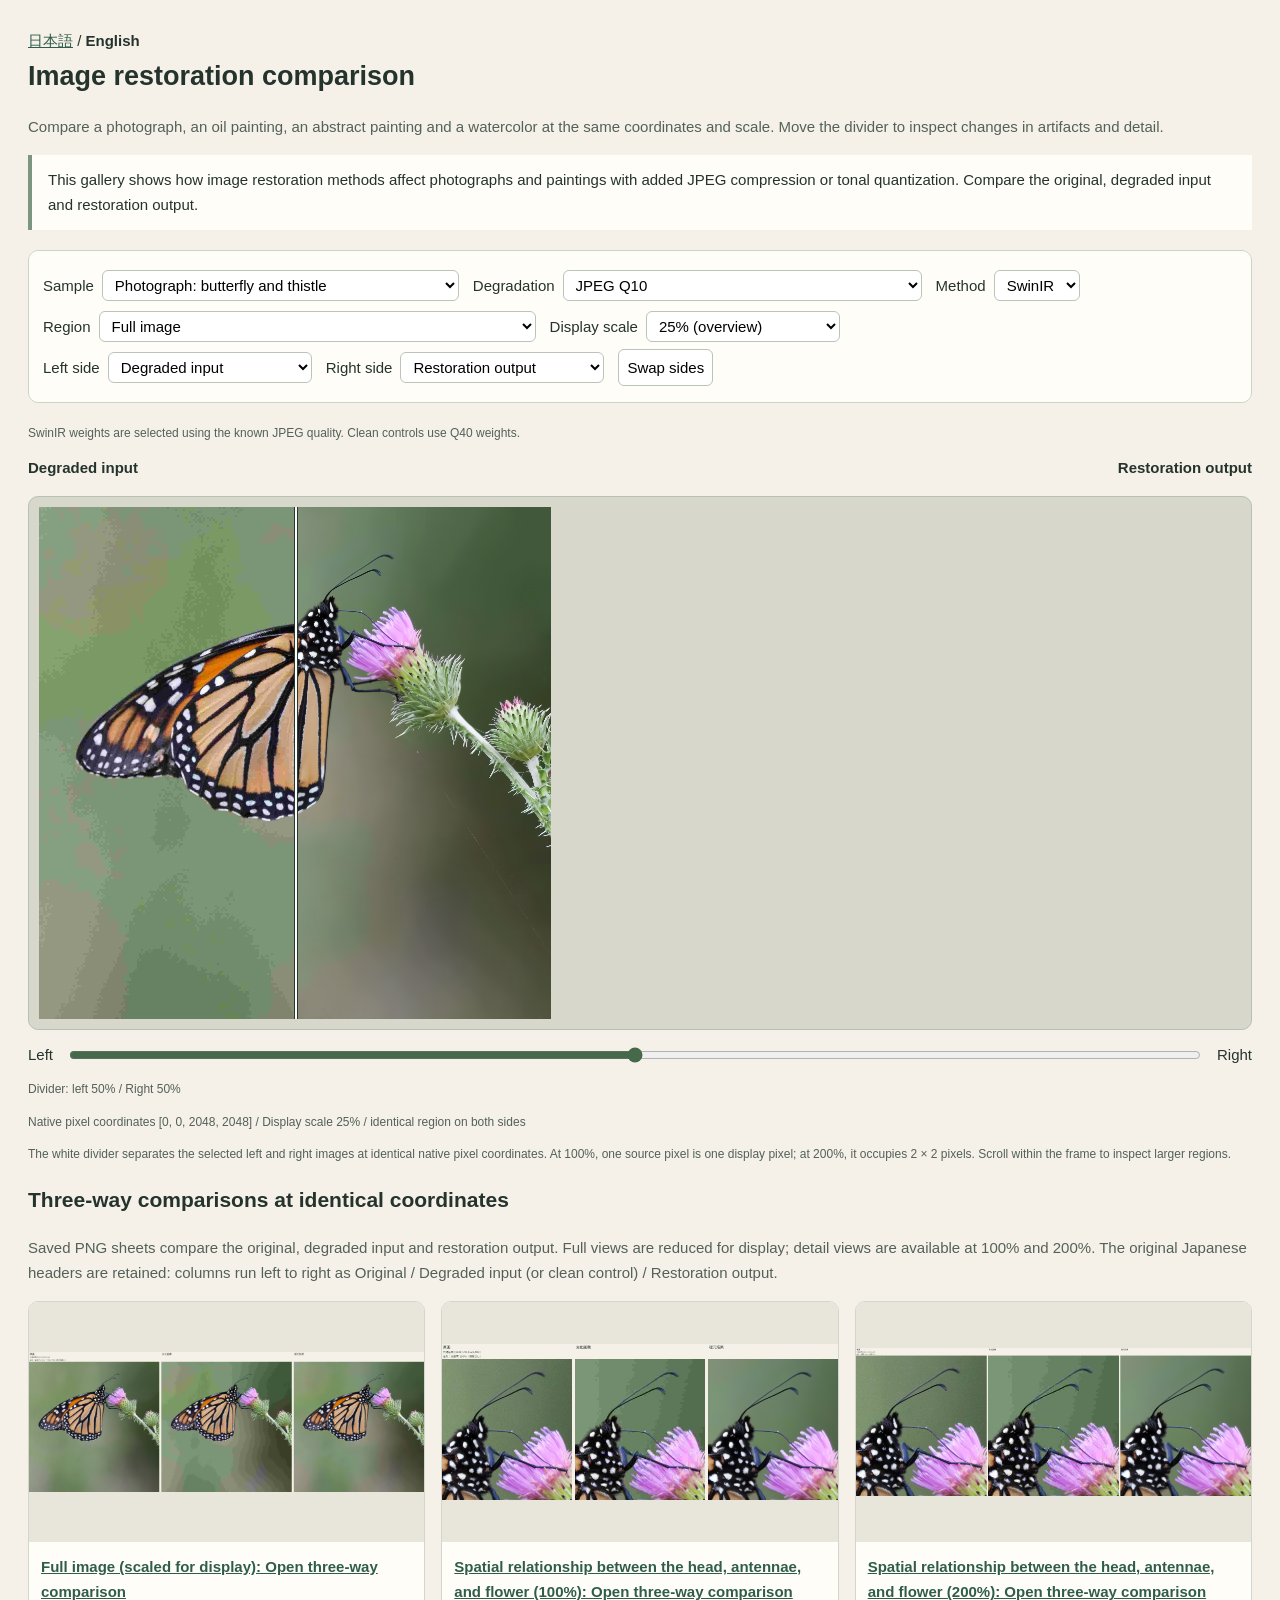
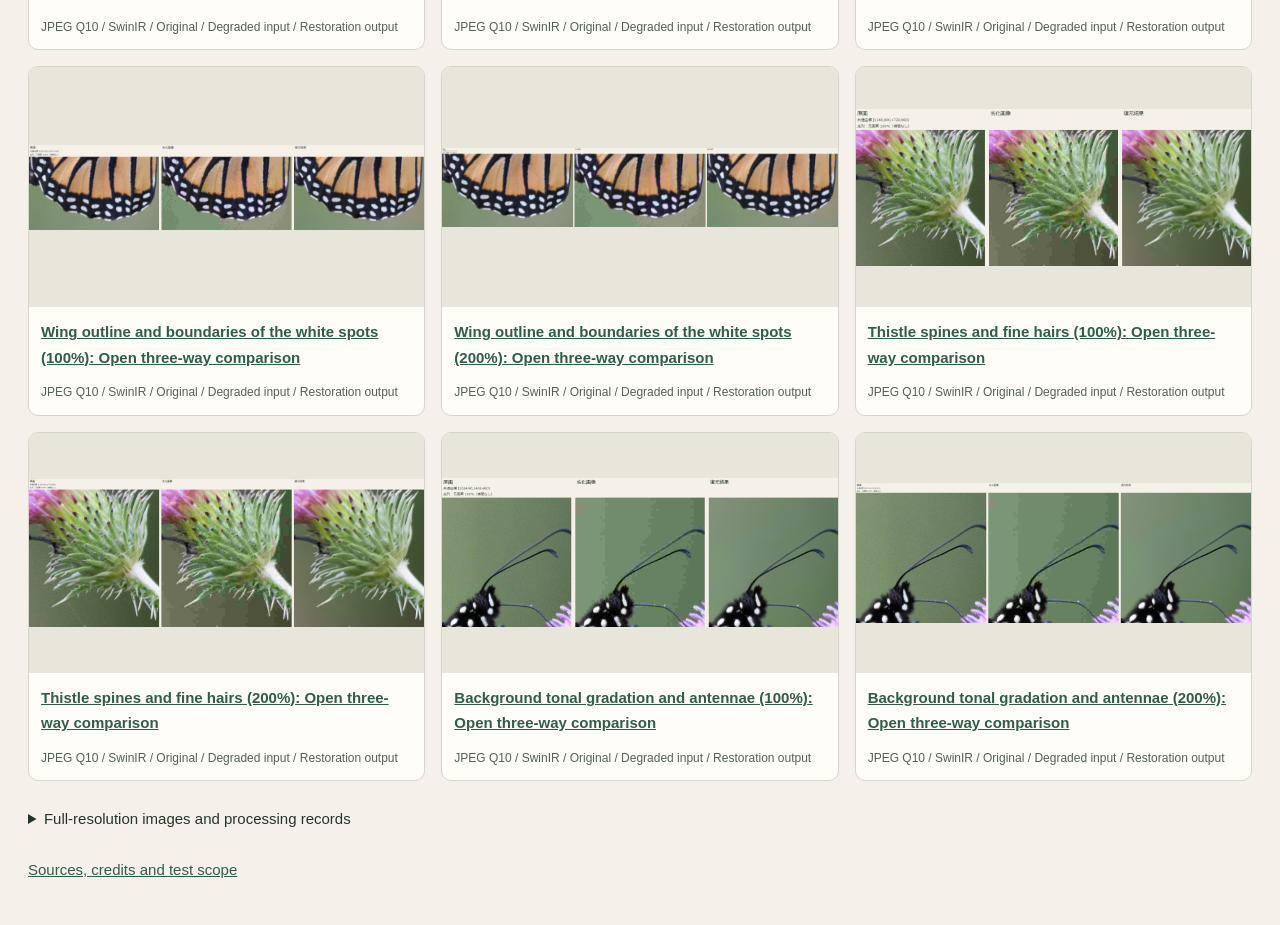
==== en/index.html @ 14faaf4d "Add English comparison pages and refine public introduction" ====
<!doctype html><html lang="en"><meta charset="utf-8"><meta name="viewport" content="width=device-width,initial-scale=1">
<title>Image restoration: original, degraded input and restoration output</title><style>
*{box-sizing:border-box}body{margin:0;background:#f5f1e8;color:#25332d;font:15px/1.7 Arial,sans-serif}main{max-width:1450px;margin:auto;padding:28px}h1{font-size:27px;margin:0 0 12px}h2{font-size:21px}p{color:#536159}a{color:#305d4b}fieldset{border:1px solid #ccd4c8;border-radius:10px;background:#fffdf7;padding:14px;margin:20px 0}label{display:inline-flex;gap:8px;align-items:center;margin:5px 14px 5px 0}select,button{font:inherit;background:white;border:1px solid #bac4b9;border-radius:6px;padding:5px 8px}button{cursor:pointer}.notice{border-left:4px solid #7b9581;background:#fffdf7;padding:12px 16px}.readout{display:flex;justify-content:space-between;gap:20px;font-weight:bold}.scroll{background:#d8d7cc;border:1px solid #b8c1b5;border-radius:10px;overflow:auto;max-height:76vh;padding:10px}.stage{position:relative;overflow:hidden}.layer{position:absolute;inset:0;overflow:hidden}canvas{display:block;image-rendering:pixelated}.line{position:absolute;top:0;bottom:0;width:2px;background:white;box-shadow:0 0 0 1px #27392c;pointer-events:none}.range{display:flex;align-items:center;gap:14px;margin:12px 0}input[type=range]{width:100%;accent-color:#46694c}.gallery{display:grid;grid-template-columns:repeat(auto-fit,minmax(300px,1fr));gap:16px}.card{border:1px solid #d2d6cc;border-radius:10px;background:#fffdf7;overflow:hidden}.card img{display:block;width:100%;height:240px;object-fit:contain;background:#e8e5da}.card a{display:block;padding:12px 12px 0;font-weight:bold}.card p{padding:0 12px;font-size:12px}.small{font-size:12px}.links a{display:inline-block;margin:5px 18px 5px 0}details{margin:25px 0}pre{white-space:pre-wrap;overflow-wrap:anywhere;font-size:12px}@media(max-width:600px){main{padding:15px}h1{font-size:23px}select{max-width:78vw}}
</style><main><nav aria-label="Language"><a href="../index.html" lang="ja">日本語</a> / <strong>English</strong></nav><h1>Image restoration comparison</h1>
<p>Compare a photograph, an oil painting, an abstract painting and a watercolor at the same coordinates and scale. Move the divider to inspect changes in artifacts and detail.</p>
<div class="notice">This gallery shows how image restoration methods affect photographs and paintings with added JPEG compression or tonal quantization. Compare the original, degraded input and restoration output.</div>
<fieldset><label>Sample<select id="case"></select></label><label>Degradation<select id="condition"></select></label><label>Method<select id="method"></select></label><label>Region<select id="roi"></select></label><label>Display scale<select id="zoom"><option value="0.25" selected>25% (overview)</option><option value="0.5">50%</option><option value="1">100% (native pixels)</option><option value="2">200% (no interpolation)</option></select></label><br><label>Left side<select id="left"><option value="input" selected>Degraded input</option><option value="result">Restoration output</option><option value="gt">Original (evaluation only)</option></select></label><label>Right side<select id="right"><option value="result" selected>Restoration output</option><option value="input">Degraded input</option><option value="gt">Original (evaluation only)</option></select></label><button id="swap">Swap sides</button></fieldset>
<p id="entryNote" class="small"></p><div class="readout"><span id="leftLabel">Degraded input</span><span id="rightLabel">Restoration output</span></div><p id="status" role="status"></p>
<div class="scroll"><div class="stage" id="stage" hidden><div class="layer"><canvas id="a"></canvas></div><div class="layer" id="cover"><canvas id="b"></canvas></div><div class="line" id="line"></div></div></div>
<div class="range"><span>Left</span><input id="split" type="range" min="0" max="100" value="50" aria-label="Comparison divider"><span>Right</span></div><p id="boundaryValue" class="small"></p><p id="coords" class="small"></p>
<p class="small">The white divider separates the selected left and right images at identical native pixel coordinates. At 100%, one source pixel is one display pixel; at 200%, it occupies 2 × 2 pixels. Scroll within the frame to inspect larger regions.</p>
<h2>Three-way comparisons at identical coordinates</h2><p>Saved PNG sheets compare the original, degraded input and restoration output. Full views are reduced for display; detail views are available at 100% and 200%. The original Japanese headers are retained: columns run left to right as Original / Degraded input (or clean control) / Restoration output.</p><div class="gallery" id="gallery"></div>
<details><summary>Full-resolution images and processing records</summary><div class="links" id="full"></div><div id="records"></div><p class="links"><a href="manifest.json">Image SHA256 hashes and coordinates</a><a href="../metrics.json">Full auxiliary metric records</a><a href="../output-audit.json">Saved-pixel and link audit</a></p><p class="small">Passing metric or software checks does not establish acceptable image quality. Porting, tiling and crop conditions are recorded below. Software checks do not substitute for browser interaction checks.</p></details><p><a href="credits.html">Sources, credits and test scope</a></p></main>
<script id="data" type="application/json">{"synthetic_conditions": true, "comparison_only": true, "presentation": {"language": "en", "mode": "split", "left": "input", "right": "result", "initial_region": "full", "initial_scale": 0.25, "initial_boundary_percent": 50, "coordinate_system": "native xyxy; no LR x4 transform; legacy ROI.zoom ignored", "updated_utc": "2026-10-22T15:10:43.459139+00:00"}, "entries": [{"case": "realistic", "case_label": "Photograph: butterfly and thistle", "item": "realistic-q10", "condition": "jpeg-q10", "qf": 10, "checkpoint_qf": 10, "degradation": {}, "method": "swinir", "method_label": "SwinIR", "size": [2048, 2048], "processing": {"Precision": "float32", "Weight QF": 10, "Tile width": 504, "Overlap": 28, "Notes": "Weights selected using the known QF; Q40 weights used for the undegraded control"}, "implementation": null, "condition_label": "JPEG Q10", "metadata": null, "rois": [{"id": "shape", "label": "Spatial relationship between the head, antennae, and flower", "box": [1020, 140, 1520, 680]}, {"id": "edge", "label": "Wing outline and boundaries of the white spots", "box": [520, 940, 1160, 1300]}, {"id": "texture", "label": "Thistle spines and fine hairs", "box": [1360, 600, 1720, 980]}, {"id": "gradient", "label": "Background tonal gradation and antennae", "box": [1024, 96, 1408, 480]}], "sources": {"gt": {"path": "../assets/60b38f14caf7ffe5a4fb66d76aafd6887e5bb752df353e3255de3632ab8dba2b.png", "sha256": "60b38f14caf7ffe5a4fb66d76aafd6887e5bb752df353e3255de3632ab8dba2b", "size": [2048, 2048]}, "input": {"path": "../assets/c1e16b5634f279a9ef4845b91852548d3844b1e673fa9af00ee98a042f4943cc.png", "sha256": "c1e16b5634f279a9ef4845b91852548d3844b1e673fa9af00ee98a042f4943cc", "size": [2048, 2048]}, "result": {"path": "../assets/779b82bf4ee502fb1567a1ee424c60c9be726c73275c628825eb984a62c8c332.png", "sha256": "779b82bf4ee502fb1567a1ee424c60c9be726c73275c628825eb984a62c8c332", "size": [2048, 2048]}}, "panels": [{"path": "../comparisons/realistic-q10-swinir-full-preview.png", "source_box": [0, 0, 2048, 2048], "zoom": 1, "display_size": [768, 768], "resampling": "LANCZOS display preview only", "panel_boxes": [[0, 58, 768, 826], [780, 58, 1548, 826], [1560, 58, 2328, 826]], "label": "Full image (scaled for display)"}, {"path": "../comparisons/realistic-q10-swinir-shape-100pct.png", "source_box": [1020, 140, 1520, 680], "zoom": 1, "display_size": [500, 540], "resampling": "none", "panel_boxes": [[0, 58, 500, 598], [512, 58, 1012, 598], [1024, 58, 1524, 598]], "label": "Spatial relationship between the head, antennae, and flower (100%)"}, {"path": "../comparisons/realistic-q10-swinir-shape-200pct.png", "source_box": [1020, 140, 1520, 680], "zoom": 2, "display_size": [1000, 1080], "resampling": "NEAREST", "panel_boxes": [[0, 58, 1000, 1138], [1012, 58, 2012, 1138], [2024, 58, 3024, 1138]], "label": "Spatial relationship between the head, antennae, and flower (200%)"}, {"path": "../comparisons/realistic-q10-swinir-edge-100pct.png", "source_box": [520, 940, 1160, 1300], "zoom": 1, "display_size": [640, 360], "resampling": "none", "panel_boxes": [[0, 58, 640, 418], [652, 58, 1292, 418], [1304, 58, 1944, 418]], "label": "Wing outline and boundaries of the white spots (100%)"}, {"path": "../comparisons/realistic-q10-swinir-edge-200pct.png", "source_box": [520, 940, 1160, 1300], "zoom": 2, "display_size": [1280, 720], "resampling": "NEAREST", "panel_boxes": [[0, 58, 1280, 778], [1292, 58, 2572, 778], [2584, 58, 3864, 778]], "label": "Wing outline and boundaries of the white spots (200%)"}, {"path": "../comparisons/realistic-q10-swinir-texture-100pct.png", "source_box": [1360, 600, 1720, 980], "zoom": 1, "display_size": [360, 380], "resampling": "none", "panel_boxes": [[0, 58, 360, 438], [372, 58, 732, 438], [744, 58, 1104, 438]], "label": "Thistle spines and fine hairs (100%)"}, {"path": "../comparisons/realistic-q10-swinir-texture-200pct.png", "source_box": [1360, 600, 1720, 980], "zoom": 2, "display_size": [720, 760], "resampling": "NEAREST", "panel_boxes": [[0, 58, 720, 818], [732, 58, 1452, 818], [1464, 58, 2184, 818]], "label": "Thistle spines and fine hairs (200%)"}, {"path": "../comparisons/realistic-q10-swinir-gradient-100pct.png", "source_box": [1024, 96, 1408, 480], "zoom": 1, "display_size": [384, 384], "resampling": "none", "panel_boxes": [[0, 58, 384, 442], [396, 58, 780, 442], [792, 58, 1176, 442]], "label": "Background tonal gradation and antennae (100%)"}, {"path": "../comparisons/realistic-q10-swinir-gradient-200pct.png", "source_box": [1024, 96, 1408, 480], "zoom": 2, "display_size": [768, 768], "resampling": "NEAREST", "panel_boxes": [[0, 58, 768, 826], [780, 58, 1548, 826], [1560, 58, 2328, 826]], "label": "Background tonal gradation and antennae (200%)"}]}, {"case": "realistic", "case_label": "Photograph: butterfly and thistle", "item": "realistic-q10", "condition": "jpeg-q10", "qf": 10, "checkpoint_qf": 10, "degradation": {}, "method": "codiff", "method_label": "CODiff", "size": [2048, 2048], "processing": {"Precision": "fp16", "seed": 20261022, "VAE tiling": false, "Reflection padding on the right and bottom": [0, 0], "Color matching": "Official AdaIN using the degraded input as the color reference", "Notes": "QF is not provided to the model. The SD2.1 base model uses the recorded community mirror"}, "implementation": null, "condition_label": "JPEG Q10", "metadata": null, "rois": [{"id": "shape", "label": "Spatial relationship between the head, antennae, and flower", "box": [1020, 140, 1520, 680]}, {"id": "edge", "label": "Wing outline and boundaries of the white spots", "box": [520, 940, 1160, 1300]}, {"id": "texture", "label": "Thistle spines and fine hairs", "box": [1360, 600, 1720, 980]}, {"id": "gradient", "label": "Background tonal gradation and antennae", "box": [1024, 96, 1408, 480]}], "sources": {"gt": {"path": "../assets/60b38f14caf7ffe5a4fb66d76aafd6887e5bb752df353e3255de3632ab8dba2b.png", "sha256": "60b38f14caf7ffe5a4fb66d76aafd6887e5bb752df353e3255de3632ab8dba2b", "size": [2048, 2048]}, "input": {"path": "../assets/c1e16b5634f279a9ef4845b91852548d3844b1e673fa9af00ee98a042f4943cc.png", "sha256": "c1e16b5634f279a9ef4845b91852548d3844b1e673fa9af00ee98a042f4943cc", "size": [2048, 2048]}, "result": {"path": "../assets/65ae6f6dfc707930d9eb5be4846d4666f9ca435b1f3427ff30eba307f019983c.png", "sha256": "65ae6f6dfc707930d9eb5be4846d4666f9ca435b1f3427ff30eba307f019983c", "size": [2048, 2048]}}, "panels": [{"path": "../comparisons/realistic-q10-codiff-full-preview.png", "source_box": [0, 0, 2048, 2048], "zoom": 1, "display_size": [768, 768], "resampling": "LANCZOS display preview only", "panel_boxes": [[0, 58, 768, 826], [780, 58, 1548, 826], [1560, 58, 2328, 826]], "label": "Full image (scaled for display)"}, {"path": "../comparisons/realistic-q10-codiff-shape-100pct.png", "source_box": [1020, 140, 1520, 680], "zoom": 1, "display_size": [500, 540], "resampling": "none", "panel_boxes": [[0, 58, 500, 598], [512, 58, 1012, 598], [1024, 58, 1524, 598]], "label": "Spatial relationship between the head, antennae, and flower (100%)"}, {"path": "../comparisons/realistic-q10-codiff-shape-200pct.png", "source_box": [1020, 140, 1520, 680], "zoom": 2, "display_size": [1000, 1080], "resampling": "NEAREST", "panel_boxes": [[0, 58, 1000, 1138], [1012, 58, 2012, 1138], [2024, 58, 3024, 1138]], "label": "Spatial relationship between the head, antennae, and flower (200%)"}, {"path": "../comparisons/realistic-q10-codiff-edge-100pct.png", "source_box": [520, 940, 1160, 1300], "zoom": 1, "display_size": [640, 360], "resampling": "none", "panel_boxes": [[0, 58, 640, 418], [652, 58, 1292, 418], [1304, 58, 1944, 418]], "label": "Wing outline and boundaries of the white spots (100%)"}, {"path": "../comparisons/realistic-q10-codiff-edge-200pct.png", "source_box": [520, 940, 1160, 1300], "zoom": 2, "display_size": [1280, 720], "resampling": "NEAREST", "panel_boxes": [[0, 58, 1280, 778], [1292, 58, 2572, 778], [2584, 58, 3864, 778]], "label": "Wing outline and boundaries of the white spots (200%)"}, {"path": "../comparisons/realistic-q10-codiff-texture-100pct.png", "source_box": [1360, 600, 1720, 980], "zoom": 1, "display_size": [360, 380], "resampling": "none", "panel_boxes": [[0, 58, 360, 438], [372, 58, 732, 438], [744, 58, 1104, 438]], "label": "Thistle spines and fine hairs (100%)"}, {"path": "../comparisons/realistic-q10-codiff-texture-200pct.png", "source_box": [1360, 600, 1720, 980], "zoom": 2, "display_size": [720, 760], "resampling": "NEAREST", "panel_boxes": [[0, 58, 720, 818], [732, 58, 1452, 818], [1464, 58, 2184, 818]], "label": "Thistle spines and fine hairs (200%)"}, {"path": "../comparisons/realistic-q10-codiff-gradient-100pct.png", "source_box": [1024, 96, 1408, 480], "zoom": 1, "display_size": [384, 384], "resampling": "none", "panel_boxes": [[0, 58, 384, 442], [396, 58, 780, 442], [792, 58, 1176, 442]], "label": "Background tonal gradation and antennae (100%)"}, {"path": "../comparisons/realistic-q10-codiff-gradient-200pct.png", "source_box": [1024, 96, 1408, 480], "zoom": 2, "display_size": [768, 768], "resampling": "NEAREST", "panel_boxes": [[0, 58, 768, 826], [780, 58, 1548, 826], [1560, 58, 2328, 826]], "label": "Background tonal gradation and antennae (200%)"}]}, {"case": "realistic", "case_label": "Photograph: butterfly and thistle", "item": "realistic-q20", "condition": "jpeg-q20", "qf": 20, "checkpoint_qf": 20, "degradation": {}, "method": "swinir", "method_label": "SwinIR", "size": [2048, 2048], "processing": {"Precision": "float32", "Weight QF": 20, "Tile width": 504, "Overlap": 28, "Notes": "Weights selected using the known QF; Q40 weights used for the undegraded control"}, "implementation": null, "condition_label": "JPEG Q20", "metadata": null, "rois": [{"id": "shape", "label": "Spatial relationship between the head, antennae, and flower", "box": [1020, 140, 1520, 680]}, {"id": "edge", "label": "Wing outline and boundaries of the white spots", "box": [520, 940, 1160, 1300]}, {"id": "texture", "label": "Thistle spines and fine hairs", "box": [1360, 600, 1720, 980]}, {"id": "gradient", "label": "Background tonal gradation and antennae", "box": [1024, 96, 1408, 480]}], "sources": {"gt": {"path": "../assets/60b38f14caf7ffe5a4fb66d76aafd6887e5bb752df353e3255de3632ab8dba2b.png", "sha256": "60b38f14caf7ffe5a4fb66d76aafd6887e5bb752df353e3255de3632ab8dba2b", "size": [2048, 2048]}, "input": {"path": "../assets/0415506e487e0e6c5df1b7b134dfda4a4048eaf8fd8e240ea5502bfcbe695beb.png", "sha256": "0415506e487e0e6c5df1b7b134dfda4a4048eaf8fd8e240ea5502bfcbe695beb", "size": [2048, 2048]}, "result": {"path": "../assets/bd1c62673da31745d893f4c5d77430eac7da6f21ff3bd975deaa514fe7f79cdf.png", "sha256": "bd1c62673da31745d893f4c5d77430eac7da6f21ff3bd975deaa514fe7f79cdf", "size": [2048, 2048]}}, "panels": [{"path": "../comparisons/realistic-q20-swinir-full-preview.png", "source_box": [0, 0, 2048, 2048], "zoom": 1, "display_size": [768, 768], "resampling": "LANCZOS display preview only", "panel_boxes": [[0, 58, 768, 826], [780, 58, 1548, 826], [1560, 58, 2328, 826]], "label": "Full image (scaled for display)"}, {"path": "../comparisons/realistic-q20-swinir-shape-100pct.png", "source_box": [1020, 140, 1520, 680], "zoom": 1, "display_size": [500, 540], "resampling": "none", "panel_boxes": [[0, 58, 500, 598], [512, 58, 1012, 598], [1024, 58, 1524, 598]], "label": "Spatial relationship between the head, antennae, and flower (100%)"}, {"path": "../comparisons/realistic-q20-swinir-shape-200pct.png", "source_box": [1020, 140, 1520, 680], "zoom": 2, "display_size": [1000, 1080], "resampling": "NEAREST", "panel_boxes": [[0, 58, 1000, 1138], [1012, 58, 2012, 1138], [2024, 58, 3024, 1138]], "label": "Spatial relationship between the head, antennae, and flower (200%)"}, {"path": "../comparisons/realistic-q20-swinir-edge-100pct.png", "source_box": [520, 940, 1160, 1300], "zoom": 1, "display_size": [640, 360], "resampling": "none", "panel_boxes": [[0, 58, 640, 418], [652, 58, 1292, 418], [1304, 58, 1944, 418]], "label": "Wing outline and boundaries of the white spots (100%)"}, {"path": "../comparisons/realistic-q20-swinir-edge-200pct.png", "source_box": [520, 940, 1160, 1300], "zoom": 2, "display_size": [1280, 720], "resampling": "NEAREST", "panel_boxes": [[0, 58, 1280, 778], [1292, 58, 2572, 778], [2584, 58, 3864, 778]], "label": "Wing outline and boundaries of the white spots (200%)"}, {"path": "../comparisons/realistic-q20-swinir-texture-100pct.png", "source_box": [1360, 600, 1720, 980], "zoom": 1, "display_size": [360, 380], "resampling": "none", "panel_boxes": [[0, 58, 360, 438], [372, 58, 732, 438], [744, 58, 1104, 438]], "label": "Thistle spines and fine hairs (100%)"}, {"path": "../comparisons/realistic-q20-swinir-texture-200pct.png", "source_box": [1360, 600, 1720, 980], "zoom": 2, "display_size": [720, 760], "resampling": "NEAREST", "panel_boxes": [[0, 58, 720, 818], [732, 58, 1452, 818], [1464, 58, 2184, 818]], "label": "Thistle spines and fine hairs (200%)"}, {"path": "../comparisons/realistic-q20-swinir-gradient-100pct.png", "source_box": [1024, 96, 1408, 480], "zoom": 1, "display_size": [384, 384], "resampling": "none", "panel_boxes": [[0, 58, 384, 442], [396, 58, 780, 442], [792, 58, 1176, 442]], "label": "Background tonal gradation and antennae (100%)"}, {"path": "../comparisons/realistic-q20-swinir-gradient-200pct.png", "source_box": [1024, 96, 1408, 480], "zoom": 2, "display_size": [768, 768], "resampling": "NEAREST", "panel_boxes": [[0, 58, 768, 826], [780, 58, 1548, 826], [1560, 58, 2328, 826]], "label": "Background tonal gradation and antennae (200%)"}]}, {"case": "realistic", "case_label": "Photograph: butterfly and thistle", "item": "realistic-q20", "condition": "jpeg-q20", "qf": 20, "checkpoint_qf": 20, "degradation": {}, "method": "codiff", "method_label": "CODiff", "size": [2048, 2048], "processing": {"Precision": "fp16", "seed": 20261022, "VAE tiling": false, "Reflection padding on the right and bottom": [0, 0], "Color matching": "Official AdaIN using the degraded input as the color reference", "Notes": "QF is not provided to the model. The SD2.1 base model uses the recorded community mirror"}, "implementation": null, "condition_label": "JPEG Q20", "metadata": null, "rois": [{"id": "shape", "label": "Spatial relationship between the head, antennae, and flower", "box": [1020, 140, 1520, 680]}, {"id": "edge", "label": "Wing outline and boundaries of the white spots", "box": [520, 940, 1160, 1300]}, {"id": "texture", "label": "Thistle spines and fine hairs", "box": [1360, 600, 1720, 980]}, {"id": "gradient", "label": "Background tonal gradation and antennae", "box": [1024, 96, 1408, 480]}], "sources": {"gt": {"path": "../assets/60b38f14caf7ffe5a4fb66d76aafd6887e5bb752df353e3255de3632ab8dba2b.png", "sha256": "60b38f14caf7ffe5a4fb66d76aafd6887e5bb752df353e3255de3632ab8dba2b", "size": [2048, 2048]}, "input": {"path": "../assets/0415506e487e0e6c5df1b7b134dfda4a4048eaf8fd8e240ea5502bfcbe695beb.png", "sha256": "0415506e487e0e6c5df1b7b134dfda4a4048eaf8fd8e240ea5502bfcbe695beb", "size": [2048, 2048]}, "result": {"path": "../assets/859ed88cbe21a635c83cc94f12f6488cc210b5f8fc92f290527d2623d693d747.png", "sha256": "859ed88cbe21a635c83cc94f12f6488cc210b5f8fc92f290527d2623d693d747", "size": [2048, 2048]}}, "panels": [{"path": "../comparisons/realistic-q20-codiff-full-preview.png", "source_box": [0, 0, 2048, 2048], "zoom": 1, "display_size": [768, 768], "resampling": "LANCZOS display preview only", "panel_boxes": [[0, 58, 768, 826], [780, 58, 1548, 826], [1560, 58, 2328, 826]], "label": "Full image (scaled for display)"}, {"path": "../comparisons/realistic-q20-codiff-shape-100pct.png", "source_box": [1020, 140, 1520, 680], "zoom": 1, "display_size": [500, 540], "resampling": "none", "panel_boxes": [[0, 58, 500, 598], [512, 58, 1012, 598], [1024, 58, 1524, 598]], "label": "Spatial relationship between the head, antennae, and flower (100%)"}, {"path": "../comparisons/realistic-q20-codiff-shape-200pct.png", "source_box": [1020, 140, 1520, 680], "zoom": 2, "display_size": [1000, 1080], "resampling": "NEAREST", "panel_boxes": [[0, 58, 1000, 1138], [1012, 58, 2012, 1138], [2024, 58, 3024, 1138]], "label": "Spatial relationship between the head, antennae, and flower (200%)"}, {"path": "../comparisons/realistic-q20-codiff-edge-100pct.png", "source_box": [520, 940, 1160, 1300], "zoom": 1, "display_size": [640, 360], "resampling": "none", "panel_boxes": [[0, 58, 640, 418], [652, 58, 1292, 418], [1304, 58, 1944, 418]], "label": "Wing outline and boundaries of the white spots (100%)"}, {"path": "../comparisons/realistic-q20-codiff-edge-200pct.png", "source_box": [520, 940, 1160, 1300], "zoom": 2, "display_size": [1280, 720], "resampling": "NEAREST", "panel_boxes": [[0, 58, 1280, 778], [1292, 58, 2572, 778], [2584, 58, 3864, 778]], "label": "Wing outline and boundaries of the white spots (200%)"}, {"path": "../comparisons/realistic-q20-codiff-texture-100pct.png", "source_box": [1360, 600, 1720, 980], "zoom": 1, "display_size": [360, 380], "resampling": "none", "panel_boxes": [[0, 58, 360, 438], [372, 58, 732, 438], [744, 58, 1104, 438]], "label": "Thistle spines and fine hairs (100%)"}, {"path": "../comparisons/realistic-q20-codiff-texture-200pct.png", "source_box": [1360, 600, 1720, 980], "zoom": 2, "display_size": [720, 760], "resampling": "NEAREST", "panel_boxes": [[0, 58, 720, 818], [732, 58, 1452, 818], [1464, 58, 2184, 818]], "label": "Thistle spines and fine hairs (200%)"}, {"path": "../comparisons/realistic-q20-codiff-gradient-100pct.png", "source_box": [1024, 96, 1408, 480], "zoom": 1, "display_size": [384, 384], "resampling": "none", "panel_boxes": [[0, 58, 384, 442], [396, 58, 780, 442], [792, 58, 1176, 442]], "label": "Background tonal gradation and antennae (100%)"}, {"path": "../comparisons/realistic-q20-codiff-gradient-200pct.png", "source_box": [1024, 96, 1408, 480], "zoom": 2, "display_size": [768, 768], "resampling": "NEAREST", "panel_boxes": [[0, 58, 768, 826], [780, 58, 1548, 826], [1560, 58, 2328, 826]], "label": "Background tonal gradation and antennae (200%)"}]}, {"case": "realistic", "case_label": "Photograph: butterfly and thistle", "item": "realistic-q40", "condition": "jpeg-q40", "qf": 40, "checkpoint_qf": 40, "degradation": {}, "method": "swinir", "method_label": "SwinIR", "size": [2048, 2048], "processing": {"Precision": "float32", "Weight QF": 40, "Tile width": 504, "Overlap": 28, "Notes": "Weights selected using the known QF; Q40 weights used for the undegraded control"}, "implementation": null, "condition_label": "JPEG Q40", "metadata": null, "rois": [{"id": "shape", "label": "Spatial relationship between the head, antennae, and flower", "box": [1020, 140, 1520, 680]}, {"id": "edge", "label": "Wing outline and boundaries of the white spots", "box": [520, 940, 1160, 1300]}, {"id": "texture", "label": "Thistle spines and fine hairs", "box": [1360, 600, 1720, 980]}, {"id": "gradient", "label": "Background tonal gradation and antennae", "box": [1024, 96, 1408, 480]}], "sources": {"gt": {"path": "../assets/60b38f14caf7ffe5a4fb66d76aafd6887e5bb752df353e3255de3632ab8dba2b.png", "sha256": "60b38f14caf7ffe5a4fb66d76aafd6887e5bb752df353e3255de3632ab8dba2b", "size": [2048, 2048]}, "input": {"path": "../assets/6b9bc07ab20b18bab2e62673b9ff00d5fc6bb73377cfe3002af16e466d551364.png", "sha256": "6b9bc07ab20b18bab2e62673b9ff00d5fc6bb73377cfe3002af16e466d551364", "size": [2048, 2048]}, "result": {"path": "../assets/62c9531a86e1890045204286c52bd2007f1e82423f04064c1d1c3b6ab00344bd.png", "sha256": "62c9531a86e1890045204286c52bd2007f1e82423f04064c1d1c3b6ab00344bd", "size": [2048, 2048]}}, "panels": [{"path": "../comparisons/realistic-q40-swinir-full-preview.png", "source_box": [0, 0, 2048, 2048], "zoom": 1, "display_size": [768, 768], "resampling": "LANCZOS display preview only", "panel_boxes": [[0, 58, 768, 826], [780, 58, 1548, 826], [1560, 58, 2328, 826]], "label": "Full image (scaled for display)"}, {"path": "../comparisons/realistic-q40-swinir-shape-100pct.png", "source_box": [1020, 140, 1520, 680], "zoom": 1, "display_size": [500, 540], "resampling": "none", "panel_boxes": [[0, 58, 500, 598], [512, 58, 1012, 598], [1024, 58, 1524, 598]], "label": "Spatial relationship between the head, antennae, and flower (100%)"}, {"path": "../comparisons/realistic-q40-swinir-shape-200pct.png", "source_box": [1020, 140, 1520, 680], "zoom": 2, "display_size": [1000, 1080], "resampling": "NEAREST", "panel_boxes": [[0, 58, 1000, 1138], [1012, 58, 2012, 1138], [2024, 58, 3024, 1138]], "label": "Spatial relationship between the head, antennae, and flower (200%)"}, {"path": "../comparisons/realistic-q40-swinir-edge-100pct.png", "source_box": [520, 940, 1160, 1300], "zoom": 1, "display_size": [640, 360], "resampling": "none", "panel_boxes": [[0, 58, 640, 418], [652, 58, 1292, 418], [1304, 58, 1944, 418]], "label": "Wing outline and boundaries of the white spots (100%)"}, {"path": "../comparisons/realistic-q40-swinir-edge-200pct.png", "source_box": [520, 940, 1160, 1300], "zoom": 2, "display_size": [1280, 720], "resampling": "NEAREST", "panel_boxes": [[0, 58, 1280, 778], [1292, 58, 2572, 778], [2584, 58, 3864, 778]], "label": "Wing outline and boundaries of the white spots (200%)"}, {"path": "../comparisons/realistic-q40-swinir-texture-100pct.png", "source_box": [1360, 600, 1720, 980], "zoom": 1, "display_size": [360, 380], "resampling": "none", "panel_boxes": [[0, 58, 360, 438], [372, 58, 732, 438], [744, 58, 1104, 438]], "label": "Thistle spines and fine hairs (100%)"}, {"path": "../comparisons/realistic-q40-swinir-texture-200pct.png", "source_box": [1360, 600, 1720, 980], "zoom": 2, "display_size": [720, 760], "resampling": "NEAREST", "panel_boxes": [[0, 58, 720, 818], [732, 58, 1452, 818], [1464, 58, 2184, 818]], "label": "Thistle spines and fine hairs (200%)"}, {"path": "../comparisons/realistic-q40-swinir-gradient-100pct.png", "source_box": [1024, 96, 1408, 480], "zoom": 1, "display_size": [384, 384], "resampling": "none", "panel_boxes": [[0, 58, 384, 442], [396, 58, 780, 442], [792, 58, 1176, 442]], "label": "Background tonal gradation and antennae (100%)"}, {"path": "../comparisons/realistic-q40-swinir-gradient-200pct.png", "source_box": [1024, 96, 1408, 480], "zoom": 2, "display_size": [768, 768], "resampling": "NEAREST", "panel_boxes": [[0, 58, 768, 826], [780, 58, 1548, 826], [1560, 58, 2328, 826]], "label": "Background tonal gradation and antennae (200%)"}]}, {"case": "realistic", "case_label": "Photograph: butterfly and thistle", "item": "realistic-q40", "condition": "jpeg-q40", "qf": 40, "checkpoint_qf": 40, "degradation": {}, "method": "codiff", "method_label": "CODiff", "size": [2048, 2048], "processing": {"Precision": "fp16", "seed": 20261022, "VAE tiling": false, "Reflection padding on the right and bottom": [0, 0], "Color matching": "Official AdaIN using the degraded input as the color reference", "Notes": "QF is not provided to the model. The SD2.1 base model uses the recorded community mirror"}, "implementation": null, "condition_label": "JPEG Q40", "metadata": null, "rois": [{"id": "shape", "label": "Spatial relationship between the head, antennae, and flower", "box": [1020, 140, 1520, 680]}, {"id": "edge", "label": "Wing outline and boundaries of the white spots", "box": [520, 940, 1160, 1300]}, {"id": "texture", "label": "Thistle spines and fine hairs", "box": [1360, 600, 1720, 980]}, {"id": "gradient", "label": "Background tonal gradation and antennae", "box": [1024, 96, 1408, 480]}], "sources": {"gt": {"path": "../assets/60b38f14caf7ffe5a4fb66d76aafd6887e5bb752df353e3255de3632ab8dba2b.png", "sha256": "60b38f14caf7ffe5a4fb66d76aafd6887e5bb752df353e3255de3632ab8dba2b", "size": [2048, 2048]}, "input": {"path": "../assets/6b9bc07ab20b18bab2e62673b9ff00d5fc6bb73377cfe3002af16e466d551364.png", "sha256": "6b9bc07ab20b18bab2e62673b9ff00d5fc6bb73377cfe3002af16e466d551364", "size": [2048, 2048]}, "result": {"path": "../assets/70b37d61e009a403fb0737202b2d41176c7adab35ba41fb7039ecb002ec97e81.png", "sha256": "70b37d61e009a403fb0737202b2d41176c7adab35ba41fb7039ecb002ec97e81", "size": [2048, 2048]}}, "panels": [{"path": "../comparisons/realistic-q40-codiff-full-preview.png", "source_box": [0, 0, 2048, 2048], "zoom": 1, "display_size": [768, 768], "resampling": "LANCZOS display preview only", "panel_boxes": [[0, 58, 768, 826], [780, 58, 1548, 826], [1560, 58, 2328, 826]], "label": "Full image (scaled for display)"}, {"path": "../comparisons/realistic-q40-codiff-shape-100pct.png", "source_box": [1020, 140, 1520, 680], "zoom": 1, "display_size": [500, 540], "resampling": "none", "panel_boxes": [[0, 58, 500, 598], [512, 58, 1012, 598], [1024, 58, 1524, 598]], "label": "Spatial relationship between the head, antennae, and flower (100%)"}, {"path": "../comparisons/realistic-q40-codiff-shape-200pct.png", "source_box": [1020, 140, 1520, 680], "zoom": 2, "display_size": [1000, 1080], "resampling": "NEAREST", "panel_boxes": [[0, 58, 1000, 1138], [1012, 58, 2012, 1138], [2024, 58, 3024, 1138]], "label": "Spatial relationship between the head, antennae, and flower (200%)"}, {"path": "../comparisons/realistic-q40-codiff-edge-100pct.png", "source_box": [520, 940, 1160, 1300], "zoom": 1, "display_size": [640, 360], "resampling": "none", "panel_boxes": [[0, 58, 640, 418], [652, 58, 1292, 418], [1304, 58, 1944, 418]], "label": "Wing outline and boundaries of the white spots (100%)"}, {"path": "../comparisons/realistic-q40-codiff-edge-200pct.png", "source_box": [520, 940, 1160, 1300], "zoom": 2, "display_size": [1280, 720], "resampling": "NEAREST", "panel_boxes": [[0, 58, 1280, 778], [1292, 58, 2572, 778], [2584, 58, 3864, 778]], "label": "Wing outline and boundaries of the white spots (200%)"}, {"path": "../comparisons/realistic-q40-codiff-texture-100pct.png", "source_box": [1360, 600, 1720, 980], "zoom": 1, "display_size": [360, 380], "resampling": "none", "panel_boxes": [[0, 58, 360, 438], [372, 58, 732, 438], [744, 58, 1104, 438]], "label": "Thistle spines and fine hairs (100%)"}, {"path": "../comparisons/realistic-q40-codiff-texture-200pct.png", "source_box": [1360, 600, 1720, 980], "zoom": 2, "display_size": [720, 760], "resampling": "NEAREST", "panel_boxes": [[0, 58, 720, 818], [732, 58, 1452, 818], [1464, 58, 2184, 818]], "label": "Thistle spines and fine hairs (200%)"}, {"path": "../comparisons/realistic-q40-codiff-gradient-100pct.png", "source_box": [1024, 96, 1408, 480], "zoom": 1, "display_size": [384, 384], "resampling": "none", "panel_boxes": [[0, 58, 384, 442], [396, 58, 780, 442], [792, 58, 1176, 442]], "label": "Background tonal gradation and antennae (100%)"}, {"path": "../comparisons/realistic-q40-codiff-gradient-200pct.png", "source_box": [1024, 96, 1408, 480], "zoom": 2, "display_size": [768, 768], "resampling": "NEAREST", "panel_boxes": [[0, 58, 768, 826], [780, 58, 1548, 826], [1560, 58, 2328, 826]], "label": "Background tonal gradation and antennae (200%)"}]}, {"case": "realistic", "case_label": "Photograph: butterfly and thistle", "item": "realistic-q60", "condition": "jpeg-q60", "qf": 60, "checkpoint_qf": 40, "degradation": {}, "method": "swinir", "method_label": "SwinIR", "size": [2048, 2048], "processing": {"Precision": "float32", "Weight QF": 40, "Tile width": 504, "Overlap": 28, "Notes": "Q60 input is an extrapolation test using Q40 weights"}, "implementation": null, "condition_label": "JPEG Q60", "metadata": null, "rois": [{"id": "shape", "label": "Spatial relationship between the head, antennae, and flower", "box": [1020, 140, 1520, 680]}, {"id": "edge", "label": "Wing outline and boundaries of the white spots", "box": [520, 940, 1160, 1300]}, {"id": "texture", "label": "Thistle spines and fine hairs", "box": [1360, 600, 1720, 980]}, {"id": "gradient", "label": "Background tonal gradation and antennae", "box": [1024, 96, 1408, 480]}], "sources": {"gt": {"path": "../assets/60b38f14caf7ffe5a4fb66d76aafd6887e5bb752df353e3255de3632ab8dba2b.png", "sha256": "60b38f14caf7ffe5a4fb66d76aafd6887e5bb752df353e3255de3632ab8dba2b", "size": [2048, 2048]}, "input": {"path": "../assets/1f07609977357e9719bc4386240c810639fbb560b862a5e1e2bf62dcea3ee0fc.png", "sha256": "1f07609977357e9719bc4386240c810639fbb560b862a5e1e2bf62dcea3ee0fc", "size": [2048, 2048]}, "result": {"path": "../assets/de09ca67d90dfffb23e5c57677d2870b4ab6582faac9edafda09f921de99d005.png", "sha256": "de09ca67d90dfffb23e5c57677d2870b4ab6582faac9edafda09f921de99d005", "size": [2048, 2048]}}, "panels": [{"path": "../comparisons/realistic-q60-swinir-full-preview.png", "source_box": [0, 0, 2048, 2048], "zoom": 1, "display_size": [768, 768], "resampling": "LANCZOS display preview only", "panel_boxes": [[0, 58, 768, 826], [780, 58, 1548, 826], [1560, 58, 2328, 826]], "label": "Full image (scaled for display)"}, {"path": "../comparisons/realistic-q60-swinir-shape-100pct.png", "source_box": [1020, 140, 1520, 680], "zoom": 1, "display_size": [500, 540], "resampling": "none", "panel_boxes": [[0, 58, 500, 598], [512, 58, 1012, 598], [1024, 58, 1524, 598]], "label": "Spatial relationship between the head, antennae, and flower (100%)"}, {"path": "../comparisons/realistic-q60-swinir-shape-200pct.png", "source_box": [1020, 140, 1520, 680], "zoom": 2, "display_size": [1000, 1080], "resampling": "NEAREST", "panel_boxes": [[0, 58, 1000, 1138], [1012, 58, 2012, 1138], [2024, 58, 3024, 1138]], "label": "Spatial relationship between the head, antennae, and flower (200%)"}, {"path": "../comparisons/realistic-q60-swinir-edge-100pct.png", "source_box": [520, 940, 1160, 1300], "zoom": 1, "display_size": [640, 360], "resampling": "none", "panel_boxes": [[0, 58, 640, 418], [652, 58, 1292, 418], [1304, 58, 1944, 418]], "label": "Wing outline and boundaries of the white spots (100%)"}, {"path": "../comparisons/realistic-q60-swinir-edge-200pct.png", "source_box": [520, 940, 1160, 1300], "zoom": 2, "display_size": [1280, 720], "resampling": "NEAREST", "panel_boxes": [[0, 58, 1280, 778], [1292, 58, 2572, 778], [2584, 58, 3864, 778]], "label": "Wing outline and boundaries of the white spots (200%)"}, {"path": "../comparisons/realistic-q60-swinir-texture-100pct.png", "source_box": [1360, 600, 1720, 980], "zoom": 1, "display_size": [360, 380], "resampling": "none", "panel_boxes": [[0, 58, 360, 438], [372, 58, 732, 438], [744, 58, 1104, 438]], "label": "Thistle spines and fine hairs (100%)"}, {"path": "../comparisons/realistic-q60-swinir-texture-200pct.png", "source_box": [1360, 600, 1720, 980], "zoom": 2, "display_size": [720, 760], "resampling": "NEAREST", "panel_boxes": [[0, 58, 720, 818], [732, 58, 1452, 818], [1464, 58, 2184, 818]], "label": "Thistle spines and fine hairs (200%)"}, {"path": "../comparisons/realistic-q60-swinir-gradient-100pct.png", "source_box": [1024, 96, 1408, 480], "zoom": 1, "display_size": [384, 384], "resampling": "none", "panel_boxes": [[0, 58, 384, 442], [396, 58, 780, 442], [792, 58, 1176, 442]], "label": "Background tonal gradation and antennae (100%)"}, {"path": "../comparisons/realistic-q60-swinir-gradient-200pct.png", "source_box": [1024, 96, 1408, 480], "zoom": 2, "display_size": [768, 768], "resampling": "NEAREST", "panel_boxes": [[0, 58, 768, 826], [780, 58, 1548, 826], [1560, 58, 2328, 826]], "label": "Background tonal gradation and antennae (200%)"}]}, {"case": "realistic", "case_label": "Photograph: butterfly and thistle", "item": "realistic-q60", "condition": "jpeg-q60", "qf": 60, "checkpoint_qf": 40, "degradation": {}, "method": "codiff", "method_label": "CODiff", "size": [2048, 2048], "processing": {"Precision": "fp16", "seed": 20261022, "VAE tiling": false, "Reflection padding on the right and bottom": [0, 0], "Color matching": "Official AdaIN using the degraded input as the color reference", "Notes": "QF is not provided to the model. The SD2.1 base model uses the recorded community mirror"}, "implementation": null, "condition_label": "JPEG Q60", "metadata": null, "rois": [{"id": "shape", "label": "Spatial relationship between the head, antennae, and flower", "box": [1020, 140, 1520, 680]}, {"id": "edge", "label": "Wing outline and boundaries of the white spots", "box": [520, 940, 1160, 1300]}, {"id": "texture", "label": "Thistle spines and fine hairs", "box": [1360, 600, 1720, 980]}, {"id": "gradient", "label": "Background tonal gradation and antennae", "box": [1024, 96, 1408, 480]}], "sources": {"gt": {"path": "../assets/60b38f14caf7ffe5a4fb66d76aafd6887e5bb752df353e3255de3632ab8dba2b.png", "sha256": "60b38f14caf7ffe5a4fb66d76aafd6887e5bb752df353e3255de3632ab8dba2b", "size": [2048, 2048]}, "input": {"path": "../assets/1f07609977357e9719bc4386240c810639fbb560b862a5e1e2bf62dcea3ee0fc.png", "sha256": "1f07609977357e9719bc4386240c810639fbb560b862a5e1e2bf62dcea3ee0fc", "size": [2048, 2048]}, "result": {"path": "../assets/f8ed0fd5ff15ad02075530f3ec18b2d5c6123f1810d9c364d8b5438831bb9034.png", "sha256": "f8ed0fd5ff15ad02075530f3ec18b2d5c6123f1810d9c364d8b5438831bb9034", "size": [2048, 2048]}}, "panels": [{"path": "../comparisons/realistic-q60-codiff-full-preview.png", "source_box": [0, 0, 2048, 2048], "zoom": 1, "display_size": [768, 768], "resampling": "LANCZOS display preview only", "panel_boxes": [[0, 58, 768, 826], [780, 58, 1548, 826], [1560, 58, 2328, 826]], "label": "Full image (scaled for display)"}, {"path": "../comparisons/realistic-q60-codiff-shape-100pct.png", "source_box": [1020, 140, 1520, 680], "zoom": 1, "display_size": [500, 540], "resampling": "none", "panel_boxes": [[0, 58, 500, 598], [512, 58, 1012, 598], [1024, 58, 1524, 598]], "label": "Spatial relationship between the head, antennae, and flower (100%)"}, {"path": "../comparisons/realistic-q60-codiff-shape-200pct.png", "source_box": [1020, 140, 1520, 680], "zoom": 2, "display_size": [1000, 1080], "resampling": "NEAREST", "panel_boxes": [[0, 58, 1000, 1138], [1012, 58, 2012, 1138], [2024, 58, 3024, 1138]], "label": "Spatial relationship between the head, antennae, and flower (200%)"}, {"path": "../comparisons/realistic-q60-codiff-edge-100pct.png", "source_box": [520, 940, 1160, 1300], "zoom": 1, "display_size": [640, 360], "resampling": "none", "panel_boxes": [[0, 58, 640, 418], [652, 58, 1292, 418], [1304, 58, 1944, 418]], "label": "Wing outline and boundaries of the white spots (100%)"}, {"path": "../comparisons/realistic-q60-codiff-edge-200pct.png", "source_box": [520, 940, 1160, 1300], "zoom": 2, "display_size": [1280, 720], "resampling": "NEAREST", "panel_boxes": [[0, 58, 1280, 778], [1292, 58, 2572, 778], [2584, 58, 3864, 778]], "label": "Wing outline and boundaries of the white spots (200%)"}, {"path": "../comparisons/realistic-q60-codiff-texture-100pct.png", "source_box": [1360, 600, 1720, 980], "zoom": 1, "display_size": [360, 380], "resampling": "none", "panel_boxes": [[0, 58, 360, 438], [372, 58, 732, 438], [744, 58, 1104, 438]], "label": "Thistle spines and fine hairs (100%)"}, {"path": "../comparisons/realistic-q60-codiff-texture-200pct.png", "source_box": [1360, 600, 1720, 980], "zoom": 2, "display_size": [720, 760], "resampling": "NEAREST", "panel_boxes": [[0, 58, 720, 818], [732, 58, 1452, 818], [1464, 58, 2184, 818]], "label": "Thistle spines and fine hairs (200%)"}, {"path": "../comparisons/realistic-q60-codiff-gradient-100pct.png", "source_box": [1024, 96, 1408, 480], "zoom": 1, "display_size": [384, 384], "resampling": "none", "panel_boxes": [[0, 58, 384, 442], [396, 58, 780, 442], [792, 58, 1176, 442]], "label": "Background tonal gradation and antennae (100%)"}, {"path": "../comparisons/realistic-q60-codiff-gradient-200pct.png", "source_box": [1024, 96, 1408, 480], "zoom": 2, "display_size": [768, 768], "resampling": "NEAREST", "panel_boxes": [[0, 58, 768, 826], [780, 58, 1548, 826], [1560, 58, 2328, 826]], "label": "Background tonal gradation and antennae (200%)"}]}, {"case": "realistic", "case_label": "Photograph: butterfly and thistle", "item": "realistic-clean", "condition": "normal-control", "qf": null, "checkpoint_qf": 40, "degradation": {}, "method": "swinir", "method_label": "SwinIR", "size": [2048, 2048], "processing": {"Precision": "float32", "Weight QF": 40, "Tile width": 504, "Overlap": 28, "Notes": "Weights selected using the known QF; Q40 weights used for the undegraded control"}, "implementation": null, "condition_label": "Undegraded control", "metadata": null, "rois": [{"id": "shape", "label": "Spatial relationship between the head, antennae, and flower", "box": [1020, 140, 1520, 680]}, {"id": "edge", "label": "Wing outline and boundaries of the white spots", "box": [520, 940, 1160, 1300]}, {"id": "texture", "label": "Thistle spines and fine hairs", "box": [1360, 600, 1720, 980]}, {"id": "gradient", "label": "Background tonal gradation and antennae", "box": [1024, 96, 1408, 480]}], "sources": {"gt": {"path": "../assets/60b38f14caf7ffe5a4fb66d76aafd6887e5bb752df353e3255de3632ab8dba2b.png", "sha256": "60b38f14caf7ffe5a4fb66d76aafd6887e5bb752df353e3255de3632ab8dba2b", "size": [2048, 2048]}, "input": {"path": "../assets/60b38f14caf7ffe5a4fb66d76aafd6887e5bb752df353e3255de3632ab8dba2b.png", "sha256": "60b38f14caf7ffe5a4fb66d76aafd6887e5bb752df353e3255de3632ab8dba2b", "size": [2048, 2048]}, "result": {"path": "../assets/55515e0fdb8deb76042f8de7bacab66d3520fd8fdaf24947fdd85f980b3d5854.png", "sha256": "55515e0fdb8deb76042f8de7bacab66d3520fd8fdaf24947fdd85f980b3d5854", "size": [2048, 2048]}}, "panels": [{"path": "../comparisons/realistic-clean-swinir-full-preview.png", "source_box": [0, 0, 2048, 2048], "zoom": 1, "display_size": [768, 768], "resampling": "LANCZOS display preview only", "panel_boxes": [[0, 58, 768, 826], [780, 58, 1548, 826], [1560, 58, 2328, 826]], "label": "Full image (scaled for display)"}, {"path": "../comparisons/realistic-clean-swinir-shape-100pct.png", "source_box": [1020, 140, 1520, 680], "zoom": 1, "display_size": [500, 540], "resampling": "none", "panel_boxes": [[0, 58, 500, 598], [512, 58, 1012, 598], [1024, 58, 1524, 598]], "label": "Spatial relationship between the head, antennae, and flower (100%)"}, {"path": "../comparisons/realistic-clean-swinir-shape-200pct.png", "source_box": [1020, 140, 1520, 680], "zoom": 2, "display_size": [1000, 1080], "resampling": "NEAREST", "panel_boxes": [[0, 58, 1000, 1138], [1012, 58, 2012, 1138], [2024, 58, 3024, 1138]], "label": "Spatial relationship between the head, antennae, and flower (200%)"}, {"path": "../comparisons/realistic-clean-swinir-edge-100pct.png", "source_box": [520, 940, 1160, 1300], "zoom": 1, "display_size": [640, 360], "resampling": "none", "panel_boxes": [[0, 58, 640, 418], [652, 58, 1292, 418], [1304, 58, 1944, 418]], "label": "Wing outline and boundaries of the white spots (100%)"}, {"path": "../comparisons/realistic-clean-swinir-edge-200pct.png", "source_box": [520, 940, 1160, 1300], "zoom": 2, "display_size": [1280, 720], "resampling": "NEAREST", "panel_boxes": [[0, 58, 1280, 778], [1292, 58, 2572, 778], [2584, 58, 3864, 778]], "label": "Wing outline and boundaries of the white spots (200%)"}, {"path": "../comparisons/realistic-clean-swinir-texture-100pct.png", "source_box": [1360, 600, 1720, 980], "zoom": 1, "display_size": [360, 380], "resampling": "none", "panel_boxes": [[0, 58, 360, 438], [372, 58, 732, 438], [744, 58, 1104, 438]], "label": "Thistle spines and fine hairs (100%)"}, {"path": "../comparisons/realistic-clean-swinir-texture-200pct.png", "source_box": [1360, 600, 1720, 980], "zoom": 2, "display_size": [720, 760], "resampling": "NEAREST", "panel_boxes": [[0, 58, 720, 818], [732, 58, 1452, 818], [1464, 58, 2184, 818]], "label": "Thistle spines and fine hairs (200%)"}, {"path": "../comparisons/realistic-clean-swinir-gradient-100pct.png", "source_box": [1024, 96, 1408, 480], "zoom": 1, "display_size": [384, 384], "resampling": "none", "panel_boxes": [[0, 58, 384, 442], [396, 58, 780, 442], [792, 58, 1176, 442]], "label": "Background tonal gradation and antennae (100%)"}, {"path": "../comparisons/realistic-clean-swinir-gradient-200pct.png", "source_box": [1024, 96, 1408, 480], "zoom": 2, "display_size": [768, 768], "resampling": "NEAREST", "panel_boxes": [[0, 58, 768, 826], [780, 58, 1548, 826], [1560, 58, 2328, 826]], "label": "Background tonal gradation and antennae (200%)"}]}, {"case": "realistic", "case_label": "Photograph: butterfly and thistle", "item": "realistic-clean", "condition": "normal-control", "qf": null, "checkpoint_qf": 40, "degradation": {}, "method": "codiff", "method_label": "CODiff", "size": [2048, 2048], "processing": {"Precision": "fp16", "seed": 20261022, "VAE tiling": false, "Reflection padding on the right and bottom": [0, 0], "Color matching": "Official AdaIN using the degraded input as the color reference", "Notes": "QF is not provided to the model. The SD2.1 base model uses the recorded community mirror"}, "implementation": null, "condition_label": "Undegraded control", "metadata": null, "rois": [{"id": "shape", "label": "Spatial relationship between the head, antennae, and flower", "box": [1020, 140, 1520, 680]}, {"id": "edge", "label": "Wing outline and boundaries of the white spots", "box": [520, 940, 1160, 1300]}, {"id": "texture", "label": "Thistle spines and fine hairs", "box": [1360, 600, 1720, 980]}, {"id": "gradient", "label": "Background tonal gradation and antennae", "box": [1024, 96, 1408, 480]}], "sources": {"gt": {"path": "../assets/60b38f14caf7ffe5a4fb66d76aafd6887e5bb752df353e3255de3632ab8dba2b.png", "sha256": "60b38f14caf7ffe5a4fb66d76aafd6887e5bb752df353e3255de3632ab8dba2b", "size": [2048, 2048]}, "input": {"path": "../assets/60b38f14caf7ffe5a4fb66d76aafd6887e5bb752df353e3255de3632ab8dba2b.png", "sha256": "60b38f14caf7ffe5a4fb66d76aafd6887e5bb752df353e3255de3632ab8dba2b", "size": [2048, 2048]}, "result": {"path": "../assets/6dadbe54582de77ab36cfc031531857a4557f939209c892f00dfc6875a8255fe.png", "sha256": "6dadbe54582de77ab36cfc031531857a4557f939209c892f00dfc6875a8255fe", "size": [2048, 2048]}}, "panels": [{"path": "../comparisons/realistic-clean-codiff-full-preview.png", "source_box": [0, 0, 2048, 2048], "zoom": 1, "display_size": [768, 768], "resampling": "LANCZOS display preview only", "panel_boxes": [[0, 58, 768, 826], [780, 58, 1548, 826], [1560, 58, 2328, 826]], "label": "Full image (scaled for display)"}, {"path": "../comparisons/realistic-clean-codiff-shape-100pct.png", "source_box": [1020, 140, 1520, 680], "zoom": 1, "display_size": [500, 540], "resampling": "none", "panel_boxes": [[0, 58, 500, 598], [512, 58, 1012, 598], [1024, 58, 1524, 598]], "label": "Spatial relationship between the head, antennae, and flower (100%)"}, {"path": "../comparisons/realistic-clean-codiff-shape-200pct.png", "source_box": [1020, 140, 1520, 680], "zoom": 2, "display_size": [1000, 1080], "resampling": "NEAREST", "panel_boxes": [[0, 58, 1000, 1138], [1012, 58, 2012, 1138], [2024, 58, 3024, 1138]], "label": "Spatial relationship between the head, antennae, and flower (200%)"}, {"path": "../comparisons/realistic-clean-codiff-edge-100pct.png", "source_box": [520, 940, 1160, 1300], "zoom": 1, "display_size": [640, 360], "resampling": "none", "panel_boxes": [[0, 58, 640, 418], [652, 58, 1292, 418], [1304, 58, 1944, 418]], "label": "Wing outline and boundaries of the white spots (100%)"}, {"path": "../comparisons/realistic-clean-codiff-edge-200pct.png", "source_box": [520, 940, 1160, 1300], "zoom": 2, "display_size": [1280, 720], "resampling": "NEAREST", "panel_boxes": [[0, 58, 1280, 778], [1292, 58, 2572, 778], [2584, 58, 3864, 778]], "label": "Wing outline and boundaries of the white spots (200%)"}, {"path": "../comparisons/realistic-clean-codiff-texture-100pct.png", "source_box": [1360, 600, 1720, 980], "zoom": 1, "display_size": [360, 380], "resampling": "none", "panel_boxes": [[0, 58, 360, 438], [372, 58, 732, 438], [744, 58, 1104, 438]], "label": "Thistle spines and fine hairs (100%)"}, {"path": "../comparisons/realistic-clean-codiff-texture-200pct.png", "source_box": [1360, 600, 1720, 980], "zoom": 2, "display_size": [720, 760], "resampling": "NEAREST", "panel_boxes": [[0, 58, 720, 818], [732, 58, 1452, 818], [1464, 58, 2184, 818]], "label": "Thistle spines and fine hairs (200%)"}, {"path": "../comparisons/realistic-clean-codiff-gradient-100pct.png", "source_box": [1024, 96, 1408, 480], "zoom": 1, "display_size": [384, 384], "resampling": "none", "panel_boxes": [[0, 58, 384, 442], [396, 58, 780, 442], [792, 58, 1176, 442]], "label": "Background tonal gradation and antennae (100%)"}, {"path": "../comparisons/realistic-clean-codiff-gradient-200pct.png", "source_box": [1024, 96, 1408, 480], "zoom": 2, "display_size": [768, 768], "resampling": "NEAREST", "panel_boxes": [[0, 58, 768, 826], [780, 58, 1548, 826], [1560, 58, 2328, 826]], "label": "Background tonal gradation and antennae (200%)"}]}, {"case": "oil", "case_label": "Oil painting: irises", "item": "oil-q10", "condition": "jpeg-q10", "qf": 10, "checkpoint_qf": 10, "degradation": {}, "method": "swinir", "method_label": "SwinIR", "size": [2048, 2048], "processing": {"Precision": "float32", "Weight QF": 10, "Tile width": 504, "Overlap": 28, "Notes": "Weights selected using the known QF; Q40 weights used for the undegraded control"}, "implementation": null, "condition_label": "JPEG Q10", "metadata": null, "rois": [{"id": "shape", "label": "Blue petal shapes and overlaps", "box": [1100, 580, 1740, 1240]}, {"id": "edge", "label": "Slender leaf outlines and brushstroke edges", "box": [1592, 432, 1968, 1000]}, {"id": "texture", "label": "Impasto and brushstrokes in the white background", "box": [832, 60, 1460, 440]}], "sources": {"gt": {"path": "../assets/5d8ca07f96e60ea7654221e1aceaa110636e77c37cf96deee895a400a5535cf6.png", "sha256": "5d8ca07f96e60ea7654221e1aceaa110636e77c37cf96deee895a400a5535cf6", "size": [2048, 2048]}, "input": {"path": "../assets/1150efc74cbc9b496db1e6642f573855ba09ad0d675af8b6b24fcdd8f1fab9bf.png", "sha256": "1150efc74cbc9b496db1e6642f573855ba09ad0d675af8b6b24fcdd8f1fab9bf", "size": [2048, 2048]}, "result": {"path": "../assets/d874a332904775c85fdad04736cd3d4dc711408bb8e6c6544f7b636c7ba5deb9.png", "sha256": "d874a332904775c85fdad04736cd3d4dc711408bb8e6c6544f7b636c7ba5deb9", "size": [2048, 2048]}}, "panels": [{"path": "../comparisons/oil-q10-swinir-full-preview.png", "source_box": [0, 0, 2048, 2048], "zoom": 1, "display_size": [768, 768], "resampling": "LANCZOS display preview only", "panel_boxes": [[0, 58, 768, 826], [780, 58, 1548, 826], [1560, 58, 2328, 826]], "label": "Full image (scaled for display)"}, {"path": "../comparisons/oil-q10-swinir-shape-100pct.png", "source_box": [1100, 580, 1740, 1240], "zoom": 1, "display_size": [640, 660], "resampling": "none", "panel_boxes": [[0, 58, 640, 718], [652, 58, 1292, 718], [1304, 58, 1944, 718]], "label": "Blue petal shapes and overlaps (100%)"}, {"path": "../comparisons/oil-q10-swinir-shape-200pct.png", "source_box": [1100, 580, 1740, 1240], "zoom": 2, "display_size": [1280, 1320], "resampling": "NEAREST", "panel_boxes": [[0, 58, 1280, 1378], [1292, 58, 2572, 1378], [2584, 58, 3864, 1378]], "label": "Blue petal shapes and overlaps (200%)"}, {"path": "../comparisons/oil-q10-swinir-edge-100pct.png", "source_box": [1592, 432, 1968, 1000], "zoom": 1, "display_size": [376, 568], "resampling": "none", "panel_boxes": [[0, 58, 376, 626], [388, 58, 764, 626], [776, 58, 1152, 626]], "label": "Slender leaf outlines and brushstroke edges (100%)"}, {"path": "../comparisons/oil-q10-swinir-edge-200pct.png", "source_box": [1592, 432, 1968, 1000], "zoom": 2, "display_size": [752, 1136], "resampling": "NEAREST", "panel_boxes": [[0, 58, 752, 1194], [764, 58, 1516, 1194], [1528, 58, 2280, 1194]], "label": "Slender leaf outlines and brushstroke edges (200%)"}, {"path": "../comparisons/oil-q10-swinir-texture-100pct.png", "source_box": [832, 60, 1460, 440], "zoom": 1, "display_size": [628, 380], "resampling": "none", "panel_boxes": [[0, 58, 628, 438], [640, 58, 1268, 438], [1280, 58, 1908, 438]], "label": "Impasto and brushstrokes in the white background (100%)"}, {"path": "../comparisons/oil-q10-swinir-texture-200pct.png", "source_box": [832, 60, 1460, 440], "zoom": 2, "display_size": [1256, 760], "resampling": "NEAREST", "panel_boxes": [[0, 58, 1256, 818], [1268, 58, 2524, 818], [2536, 58, 3792, 818]], "label": "Impasto and brushstrokes in the white background (200%)"}]}, {"case": "oil", "case_label": "Oil painting: irises", "item": "oil-q10", "condition": "jpeg-q10", "qf": 10, "checkpoint_qf": 10, "degradation": {}, "method": "codiff", "method_label": "CODiff", "size": [2048, 2048], "processing": {"Precision": "fp16", "seed": 20261022, "VAE tiling": false, "Reflection padding on the right and bottom": [0, 0], "Color matching": "Official AdaIN using the degraded input as the color reference", "Notes": "QF is not provided to the model. The SD2.1 base model uses the recorded community mirror"}, "implementation": null, "condition_label": "JPEG Q10", "metadata": null, "rois": [{"id": "shape", "label": "Blue petal shapes and overlaps", "box": [1100, 580, 1740, 1240]}, {"id": "edge", "label": "Slender leaf outlines and brushstroke edges", "box": [1592, 432, 1968, 1000]}, {"id": "texture", "label": "Impasto and brushstrokes in the white background", "box": [832, 60, 1460, 440]}], "sources": {"gt": {"path": "../assets/5d8ca07f96e60ea7654221e1aceaa110636e77c37cf96deee895a400a5535cf6.png", "sha256": "5d8ca07f96e60ea7654221e1aceaa110636e77c37cf96deee895a400a5535cf6", "size": [2048, 2048]}, "input": {"path": "../assets/1150efc74cbc9b496db1e6642f573855ba09ad0d675af8b6b24fcdd8f1fab9bf.png", "sha256": "1150efc74cbc9b496db1e6642f573855ba09ad0d675af8b6b24fcdd8f1fab9bf", "size": [2048, 2048]}, "result": {"path": "../assets/fa36304fd3a90aff84b204d90003dfbd5a91c08fb45bcbd4069a7583f826a55f.png", "sha256": "fa36304fd3a90aff84b204d90003dfbd5a91c08fb45bcbd4069a7583f826a55f", "size": [2048, 2048]}}, "panels": [{"path": "../comparisons/oil-q10-codiff-full-preview.png", "source_box": [0, 0, 2048, 2048], "zoom": 1, "display_size": [768, 768], "resampling": "LANCZOS display preview only", "panel_boxes": [[0, 58, 768, 826], [780, 58, 1548, 826], [1560, 58, 2328, 826]], "label": "Full image (scaled for display)"}, {"path": "../comparisons/oil-q10-codiff-shape-100pct.png", "source_box": [1100, 580, 1740, 1240], "zoom": 1, "display_size": [640, 660], "resampling": "none", "panel_boxes": [[0, 58, 640, 718], [652, 58, 1292, 718], [1304, 58, 1944, 718]], "label": "Blue petal shapes and overlaps (100%)"}, {"path": "../comparisons/oil-q10-codiff-shape-200pct.png", "source_box": [1100, 580, 1740, 1240], "zoom": 2, "display_size": [1280, 1320], "resampling": "NEAREST", "panel_boxes": [[0, 58, 1280, 1378], [1292, 58, 2572, 1378], [2584, 58, 3864, 1378]], "label": "Blue petal shapes and overlaps (200%)"}, {"path": "../comparisons/oil-q10-codiff-edge-100pct.png", "source_box": [1592, 432, 1968, 1000], "zoom": 1, "display_size": [376, 568], "resampling": "none", "panel_boxes": [[0, 58, 376, 626], [388, 58, 764, 626], [776, 58, 1152, 626]], "label": "Slender leaf outlines and brushstroke edges (100%)"}, {"path": "../comparisons/oil-q10-codiff-edge-200pct.png", "source_box": [1592, 432, 1968, 1000], "zoom": 2, "display_size": [752, 1136], "resampling": "NEAREST", "panel_boxes": [[0, 58, 752, 1194], [764, 58, 1516, 1194], [1528, 58, 2280, 1194]], "label": "Slender leaf outlines and brushstroke edges (200%)"}, {"path": "../comparisons/oil-q10-codiff-texture-100pct.png", "source_box": [832, 60, 1460, 440], "zoom": 1, "display_size": [628, 380], "resampling": "none", "panel_boxes": [[0, 58, 628, 438], [640, 58, 1268, 438], [1280, 58, 1908, 438]], "label": "Impasto and brushstrokes in the white background (100%)"}, {"path": "../comparisons/oil-q10-codiff-texture-200pct.png", "source_box": [832, 60, 1460, 440], "zoom": 2, "display_size": [1256, 760], "resampling": "NEAREST", "panel_boxes": [[0, 58, 1256, 818], [1268, 58, 2524, 818], [2536, 58, 3792, 818]], "label": "Impasto and brushstrokes in the white background (200%)"}]}, {"case": "oil", "case_label": "Oil painting: irises", "item": "oil-q20", "condition": "jpeg-q20", "qf": 20, "checkpoint_qf": 20, "degradation": {}, "method": "swinir", "method_label": "SwinIR", "size": [2048, 2048], "processing": {"Precision": "float32", "Weight QF": 20, "Tile width": 504, "Overlap": 28, "Notes": "Weights selected using the known QF; Q40 weights used for the undegraded control"}, "implementation": null, "condition_label": "JPEG Q20", "metadata": null, "rois": [{"id": "shape", "label": "Blue petal shapes and overlaps", "box": [1100, 580, 1740, 1240]}, {"id": "edge", "label": "Slender leaf outlines and brushstroke edges", "box": [1592, 432, 1968, 1000]}, {"id": "texture", "label": "Impasto and brushstrokes in the white background", "box": [832, 60, 1460, 440]}], "sources": {"gt": {"path": "../assets/5d8ca07f96e60ea7654221e1aceaa110636e77c37cf96deee895a400a5535cf6.png", "sha256": "5d8ca07f96e60ea7654221e1aceaa110636e77c37cf96deee895a400a5535cf6", "size": [2048, 2048]}, "input": {"path": "../assets/d9cf413fdbc3db4afc62de2b937359ba92c805b4f5e809b4b96c7c84a37155c1.png", "sha256": "d9cf413fdbc3db4afc62de2b937359ba92c805b4f5e809b4b96c7c84a37155c1", "size": [2048, 2048]}, "result": {"path": "../assets/3301c055e38f97e5337d941a887bc159ef788510d3ce3c29eb4972cab9aa6883.png", "sha256": "3301c055e38f97e5337d941a887bc159ef788510d3ce3c29eb4972cab9aa6883", "size": [2048, 2048]}}, "panels": [{"path": "../comparisons/oil-q20-swinir-full-preview.png", "source_box": [0, 0, 2048, 2048], "zoom": 1, "display_size": [768, 768], "resampling": "LANCZOS display preview only", "panel_boxes": [[0, 58, 768, 826], [780, 58, 1548, 826], [1560, 58, 2328, 826]], "label": "Full image (scaled for display)"}, {"path": "../comparisons/oil-q20-swinir-shape-100pct.png", "source_box": [1100, 580, 1740, 1240], "zoom": 1, "display_size": [640, 660], "resampling": "none", "panel_boxes": [[0, 58, 640, 718], [652, 58, 1292, 718], [1304, 58, 1944, 718]], "label": "Blue petal shapes and overlaps (100%)"}, {"path": "../comparisons/oil-q20-swinir-shape-200pct.png", "source_box": [1100, 580, 1740, 1240], "zoom": 2, "display_size": [1280, 1320], "resampling": "NEAREST", "panel_boxes": [[0, 58, 1280, 1378], [1292, 58, 2572, 1378], [2584, 58, 3864, 1378]], "label": "Blue petal shapes and overlaps (200%)"}, {"path": "../comparisons/oil-q20-swinir-edge-100pct.png", "source_box": [1592, 432, 1968, 1000], "zoom": 1, "display_size": [376, 568], "resampling": "none", "panel_boxes": [[0, 58, 376, 626], [388, 58, 764, 626], [776, 58, 1152, 626]], "label": "Slender leaf outlines and brushstroke edges (100%)"}, {"path": "../comparisons/oil-q20-swinir-edge-200pct.png", "source_box": [1592, 432, 1968, 1000], "zoom": 2, "display_size": [752, 1136], "resampling": "NEAREST", "panel_boxes": [[0, 58, 752, 1194], [764, 58, 1516, 1194], [1528, 58, 2280, 1194]], "label": "Slender leaf outlines and brushstroke edges (200%)"}, {"path": "../comparisons/oil-q20-swinir-texture-100pct.png", "source_box": [832, 60, 1460, 440], "zoom": 1, "display_size": [628, 380], "resampling": "none", "panel_boxes": [[0, 58, 628, 438], [640, 58, 1268, 438], [1280, 58, 1908, 438]], "label": "Impasto and brushstrokes in the white background (100%)"}, {"path": "../comparisons/oil-q20-swinir-texture-200pct.png", "source_box": [832, 60, 1460, 440], "zoom": 2, "display_size": [1256, 760], "resampling": "NEAREST", "panel_boxes": [[0, 58, 1256, 818], [1268, 58, 2524, 818], [2536, 58, 3792, 818]], "label": "Impasto and brushstrokes in the white background (200%)"}]}, {"case": "oil", "case_label": "Oil painting: irises", "item": "oil-q20", "condition": "jpeg-q20", "qf": 20, "checkpoint_qf": 20, "degradation": {}, "method": "codiff", "method_label": "CODiff", "size": [2048, 2048], "processing": {"Precision": "fp16", "seed": 20261022, "VAE tiling": false, "Reflection padding on the right and bottom": [0, 0], "Color matching": "Official AdaIN using the degraded input as the color reference", "Notes": "QF is not provided to the model. The SD2.1 base model uses the recorded community mirror"}, "implementation": null, "condition_label": "JPEG Q20", "metadata": null, "rois": [{"id": "shape", "label": "Blue petal shapes and overlaps", "box": [1100, 580, 1740, 1240]}, {"id": "edge", "label": "Slender leaf outlines and brushstroke edges", "box": [1592, 432, 1968, 1000]}, {"id": "texture", "label": "Impasto and brushstrokes in the white background", "box": [832, 60, 1460, 440]}], "sources": {"gt": {"path": "../assets/5d8ca07f96e60ea7654221e1aceaa110636e77c37cf96deee895a400a5535cf6.png", "sha256": "5d8ca07f96e60ea7654221e1aceaa110636e77c37cf96deee895a400a5535cf6", "size": [2048, 2048]}, "input": {"path": "../assets/d9cf413fdbc3db4afc62de2b937359ba92c805b4f5e809b4b96c7c84a37155c1.png", "sha256": "d9cf413fdbc3db4afc62de2b937359ba92c805b4f5e809b4b96c7c84a37155c1", "size": [2048, 2048]}, "result": {"path": "../assets/accd09372bd286bfb4155f2ca0f21c326f6e8c3e0e737a530e0fe4228783937e.png", "sha256": "accd09372bd286bfb4155f2ca0f21c326f6e8c3e0e737a530e0fe4228783937e", "size": [2048, 2048]}}, "panels": [{"path": "../comparisons/oil-q20-codiff-full-preview.png", "source_box": [0, 0, 2048, 2048], "zoom": 1, "display_size": [768, 768], "resampling": "LANCZOS display preview only", "panel_boxes": [[0, 58, 768, 826], [780, 58, 1548, 826], [1560, 58, 2328, 826]], "label": "Full image (scaled for display)"}, {"path": "../comparisons/oil-q20-codiff-shape-100pct.png", "source_box": [1100, 580, 1740, 1240], "zoom": 1, "display_size": [640, 660], "resampling": "none", "panel_boxes": [[0, 58, 640, 718], [652, 58, 1292, 718], [1304, 58, 1944, 718]], "label": "Blue petal shapes and overlaps (100%)"}, {"path": "../comparisons/oil-q20-codiff-shape-200pct.png", "source_box": [1100, 580, 1740, 1240], "zoom": 2, "display_size": [1280, 1320], "resampling": "NEAREST", "panel_boxes": [[0, 58, 1280, 1378], [1292, 58, 2572, 1378], [2584, 58, 3864, 1378]], "label": "Blue petal shapes and overlaps (200%)"}, {"path": "../comparisons/oil-q20-codiff-edge-100pct.png", "source_box": [1592, 432, 1968, 1000], "zoom": 1, "display_size": [376, 568], "resampling": "none", "panel_boxes": [[0, 58, 376, 626], [388, 58, 764, 626], [776, 58, 1152, 626]], "label": "Slender leaf outlines and brushstroke edges (100%)"}, {"path": "../comparisons/oil-q20-codiff-edge-200pct.png", "source_box": [1592, 432, 1968, 1000], "zoom": 2, "display_size": [752, 1136], "resampling": "NEAREST", "panel_boxes": [[0, 58, 752, 1194], [764, 58, 1516, 1194], [1528, 58, 2280, 1194]], "label": "Slender leaf outlines and brushstroke edges (200%)"}, {"path": "../comparisons/oil-q20-codiff-texture-100pct.png", "source_box": [832, 60, 1460, 440], "zoom": 1, "display_size": [628, 380], "resampling": "none", "panel_boxes": [[0, 58, 628, 438], [640, 58, 1268, 438], [1280, 58, 1908, 438]], "label": "Impasto and brushstrokes in the white background (100%)"}, {"path": "../comparisons/oil-q20-codiff-texture-200pct.png", "source_box": [832, 60, 1460, 440], "zoom": 2, "display_size": [1256, 760], "resampling": "NEAREST", "panel_boxes": [[0, 58, 1256, 818], [1268, 58, 2524, 818], [2536, 58, 3792, 818]], "label": "Impasto and brushstrokes in the white background (200%)"}]}, {"case": "oil", "case_label": "Oil painting: irises", "item": "oil-q40", "condition": "jpeg-q40", "qf": 40, "checkpoint_qf": 40, "degradation": {}, "method": "swinir", "method_label": "SwinIR", "size": [2048, 2048], "processing": {"Precision": "float32", "Weight QF": 40, "Tile width": 504, "Overlap": 28, "Notes": "Weights selected using the known QF; Q40 weights used for the undegraded control"}, "implementation": null, "condition_label": "JPEG Q40", "metadata": null, "rois": [{"id": "shape", "label": "Blue petal shapes and overlaps", "box": [1100, 580, 1740, 1240]}, {"id": "edge", "label": "Slender leaf outlines and brushstroke edges", "box": [1592, 432, 1968, 1000]}, {"id": "texture", "label": "Impasto and brushstrokes in the white background", "box": [832, 60, 1460, 440]}], "sources": {"gt": {"path": "../assets/5d8ca07f96e60ea7654221e1aceaa110636e77c37cf96deee895a400a5535cf6.png", "sha256": "5d8ca07f96e60ea7654221e1aceaa110636e77c37cf96deee895a400a5535cf6", "size": [2048, 2048]}, "input": {"path": "../assets/4cb89c1df395f1fa93030758056d10053db4c1c0ba46643eb1820021d8959df8.png", "sha256": "4cb89c1df395f1fa93030758056d10053db4c1c0ba46643eb1820021d8959df8", "size": [2048, 2048]}, "result": {"path": "../assets/8a7a2f1c5a62ba5a4cd73983531f0bf2c3cb3f472af4af748f1eefe063280543.png", "sha256": "8a7a2f1c5a62ba5a4cd73983531f0bf2c3cb3f472af4af748f1eefe063280543", "size": [2048, 2048]}}, "panels": [{"path": "../comparisons/oil-q40-swinir-full-preview.png", "source_box": [0, 0, 2048, 2048], "zoom": 1, "display_size": [768, 768], "resampling": "LANCZOS display preview only", "panel_boxes": [[0, 58, 768, 826], [780, 58, 1548, 826], [1560, 58, 2328, 826]], "label": "Full image (scaled for display)"}, {"path": "../comparisons/oil-q40-swinir-shape-100pct.png", "source_box": [1100, 580, 1740, 1240], "zoom": 1, "display_size": [640, 660], "resampling": "none", "panel_boxes": [[0, 58, 640, 718], [652, 58, 1292, 718], [1304, 58, 1944, 718]], "label": "Blue petal shapes and overlaps (100%)"}, {"path": "../comparisons/oil-q40-swinir-shape-200pct.png", "source_box": [1100, 580, 1740, 1240], "zoom": 2, "display_size": [1280, 1320], "resampling": "NEAREST", "panel_boxes": [[0, 58, 1280, 1378], [1292, 58, 2572, 1378], [2584, 58, 3864, 1378]], "label": "Blue petal shapes and overlaps (200%)"}, {"path": "../comparisons/oil-q40-swinir-edge-100pct.png", "source_box": [1592, 432, 1968, 1000], "zoom": 1, "display_size": [376, 568], "resampling": "none", "panel_boxes": [[0, 58, 376, 626], [388, 58, 764, 626], [776, 58, 1152, 626]], "label": "Slender leaf outlines and brushstroke edges (100%)"}, {"path": "../comparisons/oil-q40-swinir-edge-200pct.png", "source_box": [1592, 432, 1968, 1000], "zoom": 2, "display_size": [752, 1136], "resampling": "NEAREST", "panel_boxes": [[0, 58, 752, 1194], [764, 58, 1516, 1194], [1528, 58, 2280, 1194]], "label": "Slender leaf outlines and brushstroke edges (200%)"}, {"path": "../comparisons/oil-q40-swinir-texture-100pct.png", "source_box": [832, 60, 1460, 440], "zoom": 1, "display_size": [628, 380], "resampling": "none", "panel_boxes": [[0, 58, 628, 438], [640, 58, 1268, 438], [1280, 58, 1908, 438]], "label": "Impasto and brushstrokes in the white background (100%)"}, {"path": "../comparisons/oil-q40-swinir-texture-200pct.png", "source_box": [832, 60, 1460, 440], "zoom": 2, "display_size": [1256, 760], "resampling": "NEAREST", "panel_boxes": [[0, 58, 1256, 818], [1268, 58, 2524, 818], [2536, 58, 3792, 818]], "label": "Impasto and brushstrokes in the white background (200%)"}]}, {"case": "oil", "case_label": "Oil painting: irises", "item": "oil-q40", "condition": "jpeg-q40", "qf": 40, "checkpoint_qf": 40, "degradation": {}, "method": "codiff", "method_label": "CODiff", "size": [2048, 2048], "processing": {"Precision": "fp16", "seed": 20261022, "VAE tiling": false, "Reflection padding on the right and bottom": [0, 0], "Color matching": "Official AdaIN using the degraded input as the color reference", "Notes": "QF is not provided to the model. The SD2.1 base model uses the recorded community mirror"}, "implementation": null, "condition_label": "JPEG Q40", "metadata": null, "rois": [{"id": "shape", "label": "Blue petal shapes and overlaps", "box": [1100, 580, 1740, 1240]}, {"id": "edge", "label": "Slender leaf outlines and brushstroke edges", "box": [1592, 432, 1968, 1000]}, {"id": "texture", "label": "Impasto and brushstrokes in the white background", "box": [832, 60, 1460, 440]}], "sources": {"gt": {"path": "../assets/5d8ca07f96e60ea7654221e1aceaa110636e77c37cf96deee895a400a5535cf6.png", "sha256": "5d8ca07f96e60ea7654221e1aceaa110636e77c37cf96deee895a400a5535cf6", "size": [2048, 2048]}, "input": {"path": "../assets/4cb89c1df395f1fa93030758056d10053db4c1c0ba46643eb1820021d8959df8.png", "sha256": "4cb89c1df395f1fa93030758056d10053db4c1c0ba46643eb1820021d8959df8", "size": [2048, 2048]}, "result": {"path": "../assets/1ebad5dde19527a9c559b0d821f68c3547533506d06d8a70898e84b424644490.png", "sha256": "1ebad5dde19527a9c559b0d821f68c3547533506d06d8a70898e84b424644490", "size": [2048, 2048]}}, "panels": [{"path": "../comparisons/oil-q40-codiff-full-preview.png", "source_box": [0, 0, 2048, 2048], "zoom": 1, "display_size": [768, 768], "resampling": "LANCZOS display preview only", "panel_boxes": [[0, 58, 768, 826], [780, 58, 1548, 826], [1560, 58, 2328, 826]], "label": "Full image (scaled for display)"}, {"path": "../comparisons/oil-q40-codiff-shape-100pct.png", "source_box": [1100, 580, 1740, 1240], "zoom": 1, "display_size": [640, 660], "resampling": "none", "panel_boxes": [[0, 58, 640, 718], [652, 58, 1292, 718], [1304, 58, 1944, 718]], "label": "Blue petal shapes and overlaps (100%)"}, {"path": "../comparisons/oil-q40-codiff-shape-200pct.png", "source_box": [1100, 580, 1740, 1240], "zoom": 2, "display_size": [1280, 1320], "resampling": "NEAREST", "panel_boxes": [[0, 58, 1280, 1378], [1292, 58, 2572, 1378], [2584, 58, 3864, 1378]], "label": "Blue petal shapes and overlaps (200%)"}, {"path": "../comparisons/oil-q40-codiff-edge-100pct.png", "source_box": [1592, 432, 1968, 1000], "zoom": 1, "display_size": [376, 568], "resampling": "none", "panel_boxes": [[0, 58, 376, 626], [388, 58, 764, 626], [776, 58, 1152, 626]], "label": "Slender leaf outlines and brushstroke edges (100%)"}, {"path": "../comparisons/oil-q40-codiff-edge-200pct.png", "source_box": [1592, 432, 1968, 1000], "zoom": 2, "display_size": [752, 1136], "resampling": "NEAREST", "panel_boxes": [[0, 58, 752, 1194], [764, 58, 1516, 1194], [1528, 58, 2280, 1194]], "label": "Slender leaf outlines and brushstroke edges (200%)"}, {"path": "../comparisons/oil-q40-codiff-texture-100pct.png", "source_box": [832, 60, 1460, 440], "zoom": 1, "display_size": [628, 380], "resampling": "none", "panel_boxes": [[0, 58, 628, 438], [640, 58, 1268, 438], [1280, 58, 1908, 438]], "label": "Impasto and brushstrokes in the white background (100%)"}, {"path": "../comparisons/oil-q40-codiff-texture-200pct.png", "source_box": [832, 60, 1460, 440], "zoom": 2, "display_size": [1256, 760], "resampling": "NEAREST", "panel_boxes": [[0, 58, 1256, 818], [1268, 58, 2524, 818], [2536, 58, 3792, 818]], "label": "Impasto and brushstrokes in the white background (200%)"}]}, {"case": "oil", "case_label": "Oil painting: irises", "item": "oil-q60", "condition": "jpeg-q60", "qf": 60, "checkpoint_qf": 40, "degradation": {}, "method": "swinir", "method_label": "SwinIR", "size": [2048, 2048], "processing": {"Precision": "float32", "Weight QF": 40, "Tile width": 504, "Overlap": 28, "Notes": "Q60 input is an extrapolation test using Q40 weights"}, "implementation": null, "condition_label": "JPEG Q60", "metadata": null, "rois": [{"id": "shape", "label": "Blue petal shapes and overlaps", "box": [1100, 580, 1740, 1240]}, {"id": "edge", "label": "Slender leaf outlines and brushstroke edges", "box": [1592, 432, 1968, 1000]}, {"id": "texture", "label": "Impasto and brushstrokes in the white background", "box": [832, 60, 1460, 440]}], "sources": {"gt": {"path": "../assets/5d8ca07f96e60ea7654221e1aceaa110636e77c37cf96deee895a400a5535cf6.png", "sha256": "5d8ca07f96e60ea7654221e1aceaa110636e77c37cf96deee895a400a5535cf6", "size": [2048, 2048]}, "input": {"path": "../assets/92f78cfd6397abf707754d590722c499c3a26f0031ac827540d74da52a5fd9e6.png", "sha256": "92f78cfd6397abf707754d590722c499c3a26f0031ac827540d74da52a5fd9e6", "size": [2048, 2048]}, "result": {"path": "../assets/196e5a5279dc6929923ac8e73f21717c35b54e136c7fa676e5cb58d2a332c183.png", "sha256": "196e5a5279dc6929923ac8e73f21717c35b54e136c7fa676e5cb58d2a332c183", "size": [2048, 2048]}}, "panels": [{"path": "../comparisons/oil-q60-swinir-full-preview.png", "source_box": [0, 0, 2048, 2048], "zoom": 1, "display_size": [768, 768], "resampling": "LANCZOS display preview only", "panel_boxes": [[0, 58, 768, 826], [780, 58, 1548, 826], [1560, 58, 2328, 826]], "label": "Full image (scaled for display)"}, {"path": "../comparisons/oil-q60-swinir-shape-100pct.png", "source_box": [1100, 580, 1740, 1240], "zoom": 1, "display_size": [640, 660], "resampling": "none", "panel_boxes": [[0, 58, 640, 718], [652, 58, 1292, 718], [1304, 58, 1944, 718]], "label": "Blue petal shapes and overlaps (100%)"}, {"path": "../comparisons/oil-q60-swinir-shape-200pct.png", "source_box": [1100, 580, 1740, 1240], "zoom": 2, "display_size": [1280, 1320], "resampling": "NEAREST", "panel_boxes": [[0, 58, 1280, 1378], [1292, 58, 2572, 1378], [2584, 58, 3864, 1378]], "label": "Blue petal shapes and overlaps (200%)"}, {"path": "../comparisons/oil-q60-swinir-edge-100pct.png", "source_box": [1592, 432, 1968, 1000], "zoom": 1, "display_size": [376, 568], "resampling": "none", "panel_boxes": [[0, 58, 376, 626], [388, 58, 764, 626], [776, 58, 1152, 626]], "label": "Slender leaf outlines and brushstroke edges (100%)"}, {"path": "../comparisons/oil-q60-swinir-edge-200pct.png", "source_box": [1592, 432, 1968, 1000], "zoom": 2, "display_size": [752, 1136], "resampling": "NEAREST", "panel_boxes": [[0, 58, 752, 1194], [764, 58, 1516, 1194], [1528, 58, 2280, 1194]], "label": "Slender leaf outlines and brushstroke edges (200%)"}, {"path": "../comparisons/oil-q60-swinir-texture-100pct.png", "source_box": [832, 60, 1460, 440], "zoom": 1, "display_size": [628, 380], "resampling": "none", "panel_boxes": [[0, 58, 628, 438], [640, 58, 1268, 438], [1280, 58, 1908, 438]], "label": "Impasto and brushstrokes in the white background (100%)"}, {"path": "../comparisons/oil-q60-swinir-texture-200pct.png", "source_box": [832, 60, 1460, 440], "zoom": 2, "display_size": [1256, 760], "resampling": "NEAREST", "panel_boxes": [[0, 58, 1256, 818], [1268, 58, 2524, 818], [2536, 58, 3792, 818]], "label": "Impasto and brushstrokes in the white background (200%)"}]}, {"case": "oil", "case_label": "Oil painting: irises", "item": "oil-q60", "condition": "jpeg-q60", "qf": 60, "checkpoint_qf": 40, "degradation": {}, "method": "codiff", "method_label": "CODiff", "size": [2048, 2048], "processing": {"Precision": "fp16", "seed": 20261022, "VAE tiling": false, "Reflection padding on the right and bottom": [0, 0], "Color matching": "Official AdaIN using the degraded input as the color reference", "Notes": "QF is not provided to the model. The SD2.1 base model uses the recorded community mirror"}, "implementation": null, "condition_label": "JPEG Q60", "metadata": null, "rois": [{"id": "shape", "label": "Blue petal shapes and overlaps", "box": [1100, 580, 1740, 1240]}, {"id": "edge", "label": "Slender leaf outlines and brushstroke edges", "box": [1592, 432, 1968, 1000]}, {"id": "texture", "label": "Impasto and brushstrokes in the white background", "box": [832, 60, 1460, 440]}], "sources": {"gt": {"path": "../assets/5d8ca07f96e60ea7654221e1aceaa110636e77c37cf96deee895a400a5535cf6.png", "sha256": "5d8ca07f96e60ea7654221e1aceaa110636e77c37cf96deee895a400a5535cf6", "size": [2048, 2048]}, "input": {"path": "../assets/92f78cfd6397abf707754d590722c499c3a26f0031ac827540d74da52a5fd9e6.png", "sha256": "92f78cfd6397abf707754d590722c499c3a26f0031ac827540d74da52a5fd9e6", "size": [2048, 2048]}, "result": {"path": "../assets/cf16b87bbf3d842861301098989e4f8e17bb838b931560f91dd71c21d4887b7a.png", "sha256": "cf16b87bbf3d842861301098989e4f8e17bb838b931560f91dd71c21d4887b7a", "size": [2048, 2048]}}, "panels": [{"path": "../comparisons/oil-q60-codiff-full-preview.png", "source_box": [0, 0, 2048, 2048], "zoom": 1, "display_size": [768, 768], "resampling": "LANCZOS display preview only", "panel_boxes": [[0, 58, 768, 826], [780, 58, 1548, 826], [1560, 58, 2328, 826]], "label": "Full image (scaled for display)"}, {"path": "../comparisons/oil-q60-codiff-shape-100pct.png", "source_box": [1100, 580, 1740, 1240], "zoom": 1, "display_size": [640, 660], "resampling": "none", "panel_boxes": [[0, 58, 640, 718], [652, 58, 1292, 718], [1304, 58, 1944, 718]], "label": "Blue petal shapes and overlaps (100%)"}, {"path": "../comparisons/oil-q60-codiff-shape-200pct.png", "source_box": [1100, 580, 1740, 1240], "zoom": 2, "display_size": [1280, 1320], "resampling": "NEAREST", "panel_boxes": [[0, 58, 1280, 1378], [1292, 58, 2572, 1378], [2584, 58, 3864, 1378]], "label": "Blue petal shapes and overlaps (200%)"}, {"path": "../comparisons/oil-q60-codiff-edge-100pct.png", "source_box": [1592, 432, 1968, 1000], "zoom": 1, "display_size": [376, 568], "resampling": "none", "panel_boxes": [[0, 58, 376, 626], [388, 58, 764, 626], [776, 58, 1152, 626]], "label": "Slender leaf outlines and brushstroke edges (100%)"}, {"path": "../comparisons/oil-q60-codiff-edge-200pct.png", "source_box": [1592, 432, 1968, 1000], "zoom": 2, "display_size": [752, 1136], "resampling": "NEAREST", "panel_boxes": [[0, 58, 752, 1194], [764, 58, 1516, 1194], [1528, 58, 2280, 1194]], "label": "Slender leaf outlines and brushstroke edges (200%)"}, {"path": "../comparisons/oil-q60-codiff-texture-100pct.png", "source_box": [832, 60, 1460, 440], "zoom": 1, "display_size": [628, 380], "resampling": "none", "panel_boxes": [[0, 58, 628, 438], [640, 58, 1268, 438], [1280, 58, 1908, 438]], "label": "Impasto and brushstrokes in the white background (100%)"}, {"path": "../comparisons/oil-q60-codiff-texture-200pct.png", "source_box": [832, 60, 1460, 440], "zoom": 2, "display_size": [1256, 760], "resampling": "NEAREST", "panel_boxes": [[0, 58, 1256, 818], [1268, 58, 2524, 818], [2536, 58, 3792, 818]], "label": "Impasto and brushstrokes in the white background (200%)"}]}, {"case": "oil", "case_label": "Oil painting: irises", "item": "oil-clean", "condition": "normal-control", "qf": null, "checkpoint_qf": 40, "degradation": {}, "method": "swinir", "method_label": "SwinIR", "size": [2048, 2048], "processing": {"Precision": "float32", "Weight QF": 40, "Tile width": 504, "Overlap": 28, "Notes": "Weights selected using the known QF; Q40 weights used for the undegraded control"}, "implementation": null, "condition_label": "Undegraded control", "metadata": null, "rois": [{"id": "shape", "label": "Blue petal shapes and overlaps", "box": [1100, 580, 1740, 1240]}, {"id": "edge", "label": "Slender leaf outlines and brushstroke edges", "box": [1592, 432, 1968, 1000]}, {"id": "texture", "label": "Impasto and brushstrokes in the white background", "box": [832, 60, 1460, 440]}], "sources": {"gt": {"path": "../assets/5d8ca07f96e60ea7654221e1aceaa110636e77c37cf96deee895a400a5535cf6.png", "sha256": "5d8ca07f96e60ea7654221e1aceaa110636e77c37cf96deee895a400a5535cf6", "size": [2048, 2048]}, "input": {"path": "../assets/5d8ca07f96e60ea7654221e1aceaa110636e77c37cf96deee895a400a5535cf6.png", "sha256": "5d8ca07f96e60ea7654221e1aceaa110636e77c37cf96deee895a400a5535cf6", "size": [2048, 2048]}, "result": {"path": "../assets/4f95ec3ee2a3749f4e8fad67dedc10063c3a26a1775f029890a0fe39ec36f150.png", "sha256": "4f95ec3ee2a3749f4e8fad67dedc10063c3a26a1775f029890a0fe39ec36f150", "size": [2048, 2048]}}, "panels": [{"path": "../comparisons/oil-clean-swinir-full-preview.png", "source_box": [0, 0, 2048, 2048], "zoom": 1, "display_size": [768, 768], "resampling": "LANCZOS display preview only", "panel_boxes": [[0, 58, 768, 826], [780, 58, 1548, 826], [1560, 58, 2328, 826]], "label": "Full image (scaled for display)"}, {"path": "../comparisons/oil-clean-swinir-shape-100pct.png", "source_box": [1100, 580, 1740, 1240], "zoom": 1, "display_size": [640, 660], "resampling": "none", "panel_boxes": [[0, 58, 640, 718], [652, 58, 1292, 718], [1304, 58, 1944, 718]], "label": "Blue petal shapes and overlaps (100%)"}, {"path": "../comparisons/oil-clean-swinir-shape-200pct.png", "source_box": [1100, 580, 1740, 1240], "zoom": 2, "display_size": [1280, 1320], "resampling": "NEAREST", "panel_boxes": [[0, 58, 1280, 1378], [1292, 58, 2572, 1378], [2584, 58, 3864, 1378]], "label": "Blue petal shapes and overlaps (200%)"}, {"path": "../comparisons/oil-clean-swinir-edge-100pct.png", "source_box": [1592, 432, 1968, 1000], "zoom": 1, "display_size": [376, 568], "resampling": "none", "panel_boxes": [[0, 58, 376, 626], [388, 58, 764, 626], [776, 58, 1152, 626]], "label": "Slender leaf outlines and brushstroke edges (100%)"}, {"path": "../comparisons/oil-clean-swinir-edge-200pct.png", "source_box": [1592, 432, 1968, 1000], "zoom": 2, "display_size": [752, 1136], "resampling": "NEAREST", "panel_boxes": [[0, 58, 752, 1194], [764, 58, 1516, 1194], [1528, 58, 2280, 1194]], "label": "Slender leaf outlines and brushstroke edges (200%)"}, {"path": "../comparisons/oil-clean-swinir-texture-100pct.png", "source_box": [832, 60, 1460, 440], "zoom": 1, "display_size": [628, 380], "resampling": "none", "panel_boxes": [[0, 58, 628, 438], [640, 58, 1268, 438], [1280, 58, 1908, 438]], "label": "Impasto and brushstrokes in the white background (100%)"}, {"path": "../comparisons/oil-clean-swinir-texture-200pct.png", "source_box": [832, 60, 1460, 440], "zoom": 2, "display_size": [1256, 760], "resampling": "NEAREST", "panel_boxes": [[0, 58, 1256, 818], [1268, 58, 2524, 818], [2536, 58, 3792, 818]], "label": "Impasto and brushstrokes in the white background (200%)"}]}, {"case": "oil", "case_label": "Oil painting: irises", "item": "oil-clean", "condition": "normal-control", "qf": null, "checkpoint_qf": 40, "degradation": {}, "method": "codiff", "method_label": "CODiff", "size": [2048, 2048], "processing": {"Precision": "fp16", "seed": 20261022, "VAE tiling": false, "Reflection padding on the right and bottom": [0, 0], "Color matching": "Official AdaIN using the degraded input as the color reference", "Notes": "QF is not provided to the model. The SD2.1 base model uses the recorded community mirror"}, "implementation": null, "condition_label": "Undegraded control", "metadata": null, "rois": [{"id": "shape", "label": "Blue petal shapes and overlaps", "box": [1100, 580, 1740, 1240]}, {"id": "edge", "label": "Slender leaf outlines and brushstroke edges", "box": [1592, 432, 1968, 1000]}, {"id": "texture", "label": "Impasto and brushstrokes in the white background", "box": [832, 60, 1460, 440]}], "sources": {"gt": {"path": "../assets/5d8ca07f96e60ea7654221e1aceaa110636e77c37cf96deee895a400a5535cf6.png", "sha256": "5d8ca07f96e60ea7654221e1aceaa110636e77c37cf96deee895a400a5535cf6", "size": [2048, 2048]}, "input": {"path": "../assets/5d8ca07f96e60ea7654221e1aceaa110636e77c37cf96deee895a400a5535cf6.png", "sha256": "5d8ca07f96e60ea7654221e1aceaa110636e77c37cf96deee895a400a5535cf6", "size": [2048, 2048]}, "result": {"path": "../assets/96ed16b2ec27dafcb5a36ee1e6479916c1d7bb35643eabf375f534dcc521c3d4.png", "sha256": "96ed16b2ec27dafcb5a36ee1e6479916c1d7bb35643eabf375f534dcc521c3d4", "size": [2048, 2048]}}, "panels": [{"path": "../comparisons/oil-clean-codiff-full-preview.png", "source_box": [0, 0, 2048, 2048], "zoom": 1, "display_size": [768, 768], "resampling": "LANCZOS display preview only", "panel_boxes": [[0, 58, 768, 826], [780, 58, 1548, 826], [1560, 58, 2328, 826]], "label": "Full image (scaled for display)"}, {"path": "../comparisons/oil-clean-codiff-shape-100pct.png", "source_box": [1100, 580, 1740, 1240], "zoom": 1, "display_size": [640, 660], "resampling": "none", "panel_boxes": [[0, 58, 640, 718], [652, 58, 1292, 718], [1304, 58, 1944, 718]], "label": "Blue petal shapes and overlaps (100%)"}, {"path": "../comparisons/oil-clean-codiff-shape-200pct.png", "source_box": [1100, 580, 1740, 1240], "zoom": 2, "display_size": [1280, 1320], "resampling": "NEAREST", "panel_boxes": [[0, 58, 1280, 1378], [1292, 58, 2572, 1378], [2584, 58, 3864, 1378]], "label": "Blue petal shapes and overlaps (200%)"}, {"path": "../comparisons/oil-clean-codiff-edge-100pct.png", "source_box": [1592, 432, 1968, 1000], "zoom": 1, "display_size": [376, 568], "resampling": "none", "panel_boxes": [[0, 58, 376, 626], [388, 58, 764, 626], [776, 58, 1152, 626]], "label": "Slender leaf outlines and brushstroke edges (100%)"}, {"path": "../comparisons/oil-clean-codiff-edge-200pct.png", "source_box": [1592, 432, 1968, 1000], "zoom": 2, "display_size": [752, 1136], "resampling": "NEAREST", "panel_boxes": [[0, 58, 752, 1194], [764, 58, 1516, 1194], [1528, 58, 2280, 1194]], "label": "Slender leaf outlines and brushstroke edges (200%)"}, {"path": "../comparisons/oil-clean-codiff-texture-100pct.png", "source_box": [832, 60, 1460, 440], "zoom": 1, "display_size": [628, 380], "resampling": "none", "panel_boxes": [[0, 58, 628, 438], [640, 58, 1268, 438], [1280, 58, 1908, 438]], "label": "Impasto and brushstrokes in the white background (100%)"}, {"path": "../comparisons/oil-clean-codiff-texture-200pct.png", "source_box": [832, 60, 1460, 440], "zoom": 2, "display_size": [1256, 760], "resampling": "NEAREST", "panel_boxes": [[0, 58, 1256, 818], [1268, 58, 2524, 818], [2536, 58, 3792, 818]], "label": "Impasto and brushstrokes in the white background (200%)"}]}, {"case": "abstract", "case_label": "Abstract painting: straight lines and color planes", "item": "abstract-q10", "condition": "jpeg-q10", "qf": 10, "checkpoint_qf": 10, "degradation": {}, "method": "swinir", "method_label": "SwinIR", "size": [2048, 2048], "processing": {"Precision": "float32", "Weight QF": 10, "Tile width": 504, "Overlap": 28, "Notes": "Weights selected using the known QF; Q40 weights used for the undegraded control"}, "implementation": null, "condition_label": "JPEG Q10", "metadata": null, "rois": [{"id": "shape", "label": "Line intersections and the shape of the blue color plane", "box": [120, 1672, 640, 2000]}, {"id": "edge", "label": "Black line width and painted edges", "box": [112, 712, 288, 1200]}, {"id": "texture", "label": "Fine brushstrokes and cracks in white paint", "box": [840, 752, 1344, 1208]}, {"id": "signature", "label": "Signature and horizontal bands", "box": [1080, 1904, 1416, 2048]}], "sources": {"gt": {"path": "../assets/ac90d63276e4798eee5412c8c7dfcef5ebae8706b63560eba9664079dc8be341.png", "sha256": "ac90d63276e4798eee5412c8c7dfcef5ebae8706b63560eba9664079dc8be341", "size": [2048, 2048]}, "input": {"path": "../assets/9a2f8d5688e96db77e064c5958c85c10a60437dad75c618abd191aa8999226ca.png", "sha256": "9a2f8d5688e96db77e064c5958c85c10a60437dad75c618abd191aa8999226ca", "size": [2048, 2048]}, "result": {"path": "../assets/fc18015fb386bb30237c91f76f6f1c9efbe94bc64da7ed918aeffacebc134b1a.png", "sha256": "fc18015fb386bb30237c91f76f6f1c9efbe94bc64da7ed918aeffacebc134b1a", "size": [2048, 2048]}}, "panels": [{"path": "../comparisons/abstract-q10-swinir-full-preview.png", "source_box": [0, 0, 2048, 2048], "zoom": 1, "display_size": [768, 768], "resampling": "LANCZOS display preview only", "panel_boxes": [[0, 58, 768, 826], [780, 58, 1548, 826], [1560, 58, 2328, 826]], "label": "Full image (scaled for display)"}, {"path": "../comparisons/abstract-q10-swinir-shape-100pct.png", "source_box": [120, 1672, 640, 2000], "zoom": 1, "display_size": [520, 328], "resampling": "none", "panel_boxes": [[0, 58, 520, 386], [532, 58, 1052, 386], [1064, 58, 1584, 386]], "label": "Line intersections and the shape of the blue color plane (100%)"}, {"path": "../comparisons/abstract-q10-swinir-shape-200pct.png", "source_box": [120, 1672, 640, 2000], "zoom": 2, "display_size": [1040, 656], "resampling": "NEAREST", "panel_boxes": [[0, 58, 1040, 714], [1052, 58, 2092, 714], [2104, 58, 3144, 714]], "label": "Line intersections and the shape of the blue color plane (200%)"}, {"path": "../comparisons/abstract-q10-swinir-edge-100pct.png", "source_box": [112, 712, 288, 1200], "zoom": 1, "display_size": [176, 488], "resampling": "none", "panel_boxes": [[0, 58, 176, 546], [188, 58, 364, 546], [376, 58, 552, 546]], "label": "Black line width and painted edges (100%)"}, {"path": "../comparisons/abstract-q10-swinir-edge-200pct.png", "source_box": [112, 712, 288, 1200], "zoom": 2, "display_size": [352, 976], "resampling": "NEAREST", "panel_boxes": [[0, 58, 352, 1034], [364, 58, 716, 1034], [728, 58, 1080, 1034]], "label": "Black line width and painted edges (200%)"}, {"path": "../comparisons/abstract-q10-swinir-texture-100pct.png", "source_box": [840, 752, 1344, 1208], "zoom": 1, "display_size": [504, 456], "resampling": "none", "panel_boxes": [[0, 58, 504, 514], [516, 58, 1020, 514], [1032, 58, 1536, 514]], "label": "Fine brushstrokes and cracks in white paint (100%)"}, {"path": "../comparisons/abstract-q10-swinir-texture-200pct.png", "source_box": [840, 752, 1344, 1208], "zoom": 2, "display_size": [1008, 912], "resampling": "NEAREST", "panel_boxes": [[0, 58, 1008, 970], [1020, 58, 2028, 970], [2040, 58, 3048, 970]], "label": "Fine brushstrokes and cracks in white paint (200%)"}, {"path": "../comparisons/abstract-q10-swinir-signature-100pct.png", "source_box": [1080, 1904, 1416, 2048], "zoom": 1, "display_size": [336, 144], "resampling": "none", "panel_boxes": [[0, 58, 336, 202], [348, 58, 684, 202], [696, 58, 1032, 202]], "label": "Signature and horizontal bands (100%)"}, {"path": "../comparisons/abstract-q10-swinir-signature-200pct.png", "source_box": [1080, 1904, 1416, 2048], "zoom": 2, "display_size": [672, 288], "resampling": "NEAREST", "panel_boxes": [[0, 58, 672, 346], [684, 58, 1356, 346], [1368, 58, 2040, 346]], "label": "Signature and horizontal bands (200%)"}]}, {"case": "abstract", "case_label": "Abstract painting: straight lines and color planes", "item": "abstract-q10", "condition": "jpeg-q10", "qf": 10, "checkpoint_qf": 10, "degradation": {}, "method": "codiff", "method_label": "CODiff", "size": [2048, 2048], "processing": {"Precision": "fp16", "seed": 20261022, "VAE tiling": false, "Reflection padding on the right and bottom": [0, 0], "Color matching": "Official AdaIN using the degraded input as the color reference", "Notes": "QF is not provided to the model. The SD2.1 base model uses the recorded community mirror"}, "implementation": null, "condition_label": "JPEG Q10", "metadata": null, "rois": [{"id": "shape", "label": "Line intersections and the shape of the blue color plane", "box": [120, 1672, 640, 2000]}, {"id": "edge", "label": "Black line width and painted edges", "box": [112, 712, 288, 1200]}, {"id": "texture", "label": "Fine brushstrokes and cracks in white paint", "box": [840, 752, 1344, 1208]}, {"id": "signature", "label": "Signature and horizontal bands", "box": [1080, 1904, 1416, 2048]}], "sources": {"gt": {"path": "../assets/ac90d63276e4798eee5412c8c7dfcef5ebae8706b63560eba9664079dc8be341.png", "sha256": "ac90d63276e4798eee5412c8c7dfcef5ebae8706b63560eba9664079dc8be341", "size": [2048, 2048]}, "input": {"path": "../assets/9a2f8d5688e96db77e064c5958c85c10a60437dad75c618abd191aa8999226ca.png", "sha256": "9a2f8d5688e96db77e064c5958c85c10a60437dad75c618abd191aa8999226ca", "size": [2048, 2048]}, "result": {"path": "../assets/dca613a89200d591096cb8045960da207ab21cdda256f3f4242736088b915b4a.png", "sha256": "dca613a89200d591096cb8045960da207ab21cdda256f3f4242736088b915b4a", "size": [2048, 2048]}}, "panels": [{"path": "../comparisons/abstract-q10-codiff-full-preview.png", "source_box": [0, 0, 2048, 2048], "zoom": 1, "display_size": [768, 768], "resampling": "LANCZOS display preview only", "panel_boxes": [[0, 58, 768, 826], [780, 58, 1548, 826], [1560, 58, 2328, 826]], "label": "Full image (scaled for display)"}, {"path": "../comparisons/abstract-q10-codiff-shape-100pct.png", "source_box": [120, 1672, 640, 2000], "zoom": 1, "display_size": [520, 328], "resampling": "none", "panel_boxes": [[0, 58, 520, 386], [532, 58, 1052, 386], [1064, 58, 1584, 386]], "label": "Line intersections and the shape of the blue color plane (100%)"}, {"path": "../comparisons/abstract-q10-codiff-shape-200pct.png", "source_box": [120, 1672, 640, 2000], "zoom": 2, "display_size": [1040, 656], "resampling": "NEAREST", "panel_boxes": [[0, 58, 1040, 714], [1052, 58, 2092, 714], [2104, 58, 3144, 714]], "label": "Line intersections and the shape of the blue color plane (200%)"}, {"path": "../comparisons/abstract-q10-codiff-edge-100pct.png", "source_box": [112, 712, 288, 1200], "zoom": 1, "display_size": [176, 488], "resampling": "none", "panel_boxes": [[0, 58, 176, 546], [188, 58, 364, 546], [376, 58, 552, 546]], "label": "Black line width and painted edges (100%)"}, {"path": "../comparisons/abstract-q10-codiff-edge-200pct.png", "source_box": [112, 712, 288, 1200], "zoom": 2, "display_size": [352, 976], "resampling": "NEAREST", "panel_boxes": [[0, 58, 352, 1034], [364, 58, 716, 1034], [728, 58, 1080, 1034]], "label": "Black line width and painted edges (200%)"}, {"path": "../comparisons/abstract-q10-codiff-texture-100pct.png", "source_box": [840, 752, 1344, 1208], "zoom": 1, "display_size": [504, 456], "resampling": "none", "panel_boxes": [[0, 58, 504, 514], [516, 58, 1020, 514], [1032, 58, 1536, 514]], "label": "Fine brushstrokes and cracks in white paint (100%)"}, {"path": "../comparisons/abstract-q10-codiff-texture-200pct.png", "source_box": [840, 752, 1344, 1208], "zoom": 2, "display_size": [1008, 912], "resampling": "NEAREST", "panel_boxes": [[0, 58, 1008, 970], [1020, 58, 2028, 970], [2040, 58, 3048, 970]], "label": "Fine brushstrokes and cracks in white paint (200%)"}, {"path": "../comparisons/abstract-q10-codiff-signature-100pct.png", "source_box": [1080, 1904, 1416, 2048], "zoom": 1, "display_size": [336, 144], "resampling": "none", "panel_boxes": [[0, 58, 336, 202], [348, 58, 684, 202], [696, 58, 1032, 202]], "label": "Signature and horizontal bands (100%)"}, {"path": "../comparisons/abstract-q10-codiff-signature-200pct.png", "source_box": [1080, 1904, 1416, 2048], "zoom": 2, "display_size": [672, 288], "resampling": "NEAREST", "panel_boxes": [[0, 58, 672, 346], [684, 58, 1356, 346], [1368, 58, 2040, 346]], "label": "Signature and horizontal bands (200%)"}]}, {"case": "abstract", "case_label": "Abstract painting: straight lines and color planes", "item": "abstract-q20", "condition": "jpeg-q20", "qf": 20, "checkpoint_qf": 20, "degradation": {}, "method": "swinir", "method_label": "SwinIR", "size": [2048, 2048], "processing": {"Precision": "float32", "Weight QF": 20, "Tile width": 504, "Overlap": 28, "Notes": "Weights selected using the known QF; Q40 weights used for the undegraded control"}, "implementation": null, "condition_label": "JPEG Q20", "metadata": null, "rois": [{"id": "shape", "label": "Line intersections and the shape of the blue color plane", "box": [120, 1672, 640, 2000]}, {"id": "edge", "label": "Black line width and painted edges", "box": [112, 712, 288, 1200]}, {"id": "texture", "label": "Fine brushstrokes and cracks in white paint", "box": [840, 752, 1344, 1208]}, {"id": "signature", "label": "Signature and horizontal bands", "box": [1080, 1904, 1416, 2048]}], "sources": {"gt": {"path": "../assets/ac90d63276e4798eee5412c8c7dfcef5ebae8706b63560eba9664079dc8be341.png", "sha256": "ac90d63276e4798eee5412c8c7dfcef5ebae8706b63560eba9664079dc8be341", "size": [2048, 2048]}, "input": {"path": "../assets/9552de614fd1137757031601e18dbc27873a84d5994b7790508a91ca8ec37f4b.png", "sha256": "9552de614fd1137757031601e18dbc27873a84d5994b7790508a91ca8ec37f4b", "size": [2048, 2048]}, "result": {"path": "../assets/8919b88b018e164062954bab8b3431161f93577256193ef940f1bf046cc3d7d8.png", "sha256": "8919b88b018e164062954bab8b3431161f93577256193ef940f1bf046cc3d7d8", "size": [2048, 2048]}}, "panels": [{"path": "../comparisons/abstract-q20-swinir-full-preview.png", "source_box": [0, 0, 2048, 2048], "zoom": 1, "display_size": [768, 768], "resampling": "LANCZOS display preview only", "panel_boxes": [[0, 58, 768, 826], [780, 58, 1548, 826], [1560, 58, 2328, 826]], "label": "Full image (scaled for display)"}, {"path": "../comparisons/abstract-q20-swinir-shape-100pct.png", "source_box": [120, 1672, 640, 2000], "zoom": 1, "display_size": [520, 328], "resampling": "none", "panel_boxes": [[0, 58, 520, 386], [532, 58, 1052, 386], [1064, 58, 1584, 386]], "label": "Line intersections and the shape of the blue color plane (100%)"}, {"path": "../comparisons/abstract-q20-swinir-shape-200pct.png", "source_box": [120, 1672, 640, 2000], "zoom": 2, "display_size": [1040, 656], "resampling": "NEAREST", "panel_boxes": [[0, 58, 1040, 714], [1052, 58, 2092, 714], [2104, 58, 3144, 714]], "label": "Line intersections and the shape of the blue color plane (200%)"}, {"path": "../comparisons/abstract-q20-swinir-edge-100pct.png", "source_box": [112, 712, 288, 1200], "zoom": 1, "display_size": [176, 488], "resampling": "none", "panel_boxes": [[0, 58, 176, 546], [188, 58, 364, 546], [376, 58, 552, 546]], "label": "Black line width and painted edges (100%)"}, {"path": "../comparisons/abstract-q20-swinir-edge-200pct.png", "source_box": [112, 712, 288, 1200], "zoom": 2, "display_size": [352, 976], "resampling": "NEAREST", "panel_boxes": [[0, 58, 352, 1034], [364, 58, 716, 1034], [728, 58, 1080, 1034]], "label": "Black line width and painted edges (200%)"}, {"path": "../comparisons/abstract-q20-swinir-texture-100pct.png", "source_box": [840, 752, 1344, 1208], "zoom": 1, "display_size": [504, 456], "resampling": "none", "panel_boxes": [[0, 58, 504, 514], [516, 58, 1020, 514], [1032, 58, 1536, 514]], "label": "Fine brushstrokes and cracks in white paint (100%)"}, {"path": "../comparisons/abstract-q20-swinir-texture-200pct.png", "source_box": [840, 752, 1344, 1208], "zoom": 2, "display_size": [1008, 912], "resampling": "NEAREST", "panel_boxes": [[0, 58, 1008, 970], [1020, 58, 2028, 970], [2040, 58, 3048, 970]], "label": "Fine brushstrokes and cracks in white paint (200%)"}, {"path": "../comparisons/abstract-q20-swinir-signature-100pct.png", "source_box": [1080, 1904, 1416, 2048], "zoom": 1, "display_size": [336, 144], "resampling": "none", "panel_boxes": [[0, 58, 336, 202], [348, 58, 684, 202], [696, 58, 1032, 202]], "label": "Signature and horizontal bands (100%)"}, {"path": "../comparisons/abstract-q20-swinir-signature-200pct.png", "source_box": [1080, 1904, 1416, 2048], "zoom": 2, "display_size": [672, 288], "resampling": "NEAREST", "panel_boxes": [[0, 58, 672, 346], [684, 58, 1356, 346], [1368, 58, 2040, 346]], "label": "Signature and horizontal bands (200%)"}]}, {"case": "abstract", "case_label": "Abstract painting: straight lines and color planes", "item": "abstract-q20", "condition": "jpeg-q20", "qf": 20, "checkpoint_qf": 20, "degradation": {}, "method": "codiff", "method_label": "CODiff", "size": [2048, 2048], "processing": {"Precision": "fp16", "seed": 20261022, "VAE tiling": false, "Reflection padding on the right and bottom": [0, 0], "Color matching": "Official AdaIN using the degraded input as the color reference", "Notes": "QF is not provided to the model. The SD2.1 base model uses the recorded community mirror"}, "implementation": null, "condition_label": "JPEG Q20", "metadata": null, "rois": [{"id": "shape", "label": "Line intersections and the shape of the blue color plane", "box": [120, 1672, 640, 2000]}, {"id": "edge", "label": "Black line width and painted edges", "box": [112, 712, 288, 1200]}, {"id": "texture", "label": "Fine brushstrokes and cracks in white paint", "box": [840, 752, 1344, 1208]}, {"id": "signature", "label": "Signature and horizontal bands", "box": [1080, 1904, 1416, 2048]}], "sources": {"gt": {"path": "../assets/ac90d63276e4798eee5412c8c7dfcef5ebae8706b63560eba9664079dc8be341.png", "sha256": "ac90d63276e4798eee5412c8c7dfcef5ebae8706b63560eba9664079dc8be341", "size": [2048, 2048]}, "input": {"path": "../assets/9552de614fd1137757031601e18dbc27873a84d5994b7790508a91ca8ec37f4b.png", "sha256": "9552de614fd1137757031601e18dbc27873a84d5994b7790508a91ca8ec37f4b", "size": [2048, 2048]}, "result": {"path": "../assets/a2630a5aa336cfd777dc3ddb89787d917c1a2307e0a89698464379e78d9baa85.png", "sha256": "a2630a5aa336cfd777dc3ddb89787d917c1a2307e0a89698464379e78d9baa85", "size": [2048, 2048]}}, "panels": [{"path": "../comparisons/abstract-q20-codiff-full-preview.png", "source_box": [0, 0, 2048, 2048], "zoom": 1, "display_size": [768, 768], "resampling": "LANCZOS display preview only", "panel_boxes": [[0, 58, 768, 826], [780, 58, 1548, 826], [1560, 58, 2328, 826]], "label": "Full image (scaled for display)"}, {"path": "../comparisons/abstract-q20-codiff-shape-100pct.png", "source_box": [120, 1672, 640, 2000], "zoom": 1, "display_size": [520, 328], "resampling": "none", "panel_boxes": [[0, 58, 520, 386], [532, 58, 1052, 386], [1064, 58, 1584, 386]], "label": "Line intersections and the shape of the blue color plane (100%)"}, {"path": "../comparisons/abstract-q20-codiff-shape-200pct.png", "source_box": [120, 1672, 640, 2000], "zoom": 2, "display_size": [1040, 656], "resampling": "NEAREST", "panel_boxes": [[0, 58, 1040, 714], [1052, 58, 2092, 714], [2104, 58, 3144, 714]], "label": "Line intersections and the shape of the blue color plane (200%)"}, {"path": "../comparisons/abstract-q20-codiff-edge-100pct.png", "source_box": [112, 712, 288, 1200], "zoom": 1, "display_size": [176, 488], "resampling": "none", "panel_boxes": [[0, 58, 176, 546], [188, 58, 364, 546], [376, 58, 552, 546]], "label": "Black line width and painted edges (100%)"}, {"path": "../comparisons/abstract-q20-codiff-edge-200pct.png", "source_box": [112, 712, 288, 1200], "zoom": 2, "display_size": [352, 976], "resampling": "NEAREST", "panel_boxes": [[0, 58, 352, 1034], [364, 58, 716, 1034], [728, 58, 1080, 1034]], "label": "Black line width and painted edges (200%)"}, {"path": "../comparisons/abstract-q20-codiff-texture-100pct.png", "source_box": [840, 752, 1344, 1208], "zoom": 1, "display_size": [504, 456], "resampling": "none", "panel_boxes": [[0, 58, 504, 514], [516, 58, 1020, 514], [1032, 58, 1536, 514]], "label": "Fine brushstrokes and cracks in white paint (100%)"}, {"path": "../comparisons/abstract-q20-codiff-texture-200pct.png", "source_box": [840, 752, 1344, 1208], "zoom": 2, "display_size": [1008, 912], "resampling": "NEAREST", "panel_boxes": [[0, 58, 1008, 970], [1020, 58, 2028, 970], [2040, 58, 3048, 970]], "label": "Fine brushstrokes and cracks in white paint (200%)"}, {"path": "../comparisons/abstract-q20-codiff-signature-100pct.png", "source_box": [1080, 1904, 1416, 2048], "zoom": 1, "display_size": [336, 144], "resampling": "none", "panel_boxes": [[0, 58, 336, 202], [348, 58, 684, 202], [696, 58, 1032, 202]], "label": "Signature and horizontal bands (100%)"}, {"path": "../comparisons/abstract-q20-codiff-signature-200pct.png", "source_box": [1080, 1904, 1416, 2048], "zoom": 2, "display_size": [672, 288], "resampling": "NEAREST", "panel_boxes": [[0, 58, 672, 346], [684, 58, 1356, 346], [1368, 58, 2040, 346]], "label": "Signature and horizontal bands (200%)"}]}, {"case": "abstract", "case_label": "Abstract painting: straight lines and color planes", "item": "abstract-q40", "condition": "jpeg-q40", "qf": 40, "checkpoint_qf": 40, "degradation": {}, "method": "swinir", "method_label": "SwinIR", "size": [2048, 2048], "processing": {"Precision": "float32", "Weight QF": 40, "Tile width": 504, "Overlap": 28, "Notes": "Weights selected using the known QF; Q40 weights used for the undegraded control"}, "implementation": null, "condition_label": "JPEG Q40", "metadata": null, "rois": [{"id": "shape", "label": "Line intersections and the shape of the blue color plane", "box": [120, 1672, 640, 2000]}, {"id": "edge", "label": "Black line width and painted edges", "box": [112, 712, 288, 1200]}, {"id": "texture", "label": "Fine brushstrokes and cracks in white paint", "box": [840, 752, 1344, 1208]}, {"id": "signature", "label": "Signature and horizontal bands", "box": [1080, 1904, 1416, 2048]}], "sources": {"gt": {"path": "../assets/ac90d63276e4798eee5412c8c7dfcef5ebae8706b63560eba9664079dc8be341.png", "sha256": "ac90d63276e4798eee5412c8c7dfcef5ebae8706b63560eba9664079dc8be341", "size": [2048, 2048]}, "input": {"path": "../assets/ff2a6ae8379909b4eed44fc0033974afed459899b36a27652a07b78ca8dc71a2.png", "sha256": "ff2a6ae8379909b4eed44fc0033974afed459899b36a27652a07b78ca8dc71a2", "size": [2048, 2048]}, "result": {"path": "../assets/91827284dbcb2ec9b6004b5b458103823eb226fcfc85962bb128d5c55f686ba2.png", "sha256": "91827284dbcb2ec9b6004b5b458103823eb226fcfc85962bb128d5c55f686ba2", "size": [2048, 2048]}}, "panels": [{"path": "../comparisons/abstract-q40-swinir-full-preview.png", "source_box": [0, 0, 2048, 2048], "zoom": 1, "display_size": [768, 768], "resampling": "LANCZOS display preview only", "panel_boxes": [[0, 58, 768, 826], [780, 58, 1548, 826], [1560, 58, 2328, 826]], "label": "Full image (scaled for display)"}, {"path": "../comparisons/abstract-q40-swinir-shape-100pct.png", "source_box": [120, 1672, 640, 2000], "zoom": 1, "display_size": [520, 328], "resampling": "none", "panel_boxes": [[0, 58, 520, 386], [532, 58, 1052, 386], [1064, 58, 1584, 386]], "label": "Line intersections and the shape of the blue color plane (100%)"}, {"path": "../comparisons/abstract-q40-swinir-shape-200pct.png", "source_box": [120, 1672, 640, 2000], "zoom": 2, "display_size": [1040, 656], "resampling": "NEAREST", "panel_boxes": [[0, 58, 1040, 714], [1052, 58, 2092, 714], [2104, 58, 3144, 714]], "label": "Line intersections and the shape of the blue color plane (200%)"}, {"path": "../comparisons/abstract-q40-swinir-edge-100pct.png", "source_box": [112, 712, 288, 1200], "zoom": 1, "display_size": [176, 488], "resampling": "none", "panel_boxes": [[0, 58, 176, 546], [188, 58, 364, 546], [376, 58, 552, 546]], "label": "Black line width and painted edges (100%)"}, {"path": "../comparisons/abstract-q40-swinir-edge-200pct.png", "source_box": [112, 712, 288, 1200], "zoom": 2, "display_size": [352, 976], "resampling": "NEAREST", "panel_boxes": [[0, 58, 352, 1034], [364, 58, 716, 1034], [728, 58, 1080, 1034]], "label": "Black line width and painted edges (200%)"}, {"path": "../comparisons/abstract-q40-swinir-texture-100pct.png", "source_box": [840, 752, 1344, 1208], "zoom": 1, "display_size": [504, 456], "resampling": "none", "panel_boxes": [[0, 58, 504, 514], [516, 58, 1020, 514], [1032, 58, 1536, 514]], "label": "Fine brushstrokes and cracks in white paint (100%)"}, {"path": "../comparisons/abstract-q40-swinir-texture-200pct.png", "source_box": [840, 752, 1344, 1208], "zoom": 2, "display_size": [1008, 912], "resampling": "NEAREST", "panel_boxes": [[0, 58, 1008, 970], [1020, 58, 2028, 970], [2040, 58, 3048, 970]], "label": "Fine brushstrokes and cracks in white paint (200%)"}, {"path": "../comparisons/abstract-q40-swinir-signature-100pct.png", "source_box": [1080, 1904, 1416, 2048], "zoom": 1, "display_size": [336, 144], "resampling": "none", "panel_boxes": [[0, 58, 336, 202], [348, 58, 684, 202], [696, 58, 1032, 202]], "label": "Signature and horizontal bands (100%)"}, {"path": "../comparisons/abstract-q40-swinir-signature-200pct.png", "source_box": [1080, 1904, 1416, 2048], "zoom": 2, "display_size": [672, 288], "resampling": "NEAREST", "panel_boxes": [[0, 58, 672, 346], [684, 58, 1356, 346], [1368, 58, 2040, 346]], "label": "Signature and horizontal bands (200%)"}]}, {"case": "abstract", "case_label": "Abstract painting: straight lines and color planes", "item": "abstract-q40", "condition": "jpeg-q40", "qf": 40, "checkpoint_qf": 40, "degradation": {}, "method": "codiff", "method_label": "CODiff", "size": [2048, 2048], "processing": {"Precision": "fp16", "seed": 20261022, "VAE tiling": false, "Reflection padding on the right and bottom": [0, 0], "Color matching": "Official AdaIN using the degraded input as the color reference", "Notes": "QF is not provided to the model. The SD2.1 base model uses the recorded community mirror"}, "implementation": null, "condition_label": "JPEG Q40", "metadata": null, "rois": [{"id": "shape", "label": "Line intersections and the shape of the blue color plane", "box": [120, 1672, 640, 2000]}, {"id": "edge", "label": "Black line width and painted edges", "box": [112, 712, 288, 1200]}, {"id": "texture", "label": "Fine brushstrokes and cracks in white paint", "box": [840, 752, 1344, 1208]}, {"id": "signature", "label": "Signature and horizontal bands", "box": [1080, 1904, 1416, 2048]}], "sources": {"gt": {"path": "../assets/ac90d63276e4798eee5412c8c7dfcef5ebae8706b63560eba9664079dc8be341.png", "sha256": "ac90d63276e4798eee5412c8c7dfcef5ebae8706b63560eba9664079dc8be341", "size": [2048, 2048]}, "input": {"path": "../assets/ff2a6ae8379909b4eed44fc0033974afed459899b36a27652a07b78ca8dc71a2.png", "sha256": "ff2a6ae8379909b4eed44fc0033974afed459899b36a27652a07b78ca8dc71a2", "size": [2048, 2048]}, "result": {"path": "../assets/7f50f012799fbde35e2ad201c6af4301c792771080763a0c6cc0cf87a4825712.png", "sha256": "7f50f012799fbde35e2ad201c6af4301c792771080763a0c6cc0cf87a4825712", "size": [2048, 2048]}}, "panels": [{"path": "../comparisons/abstract-q40-codiff-full-preview.png", "source_box": [0, 0, 2048, 2048], "zoom": 1, "display_size": [768, 768], "resampling": "LANCZOS display preview only", "panel_boxes": [[0, 58, 768, 826], [780, 58, 1548, 826], [1560, 58, 2328, 826]], "label": "Full image (scaled for display)"}, {"path": "../comparisons/abstract-q40-codiff-shape-100pct.png", "source_box": [120, 1672, 640, 2000], "zoom": 1, "display_size": [520, 328], "resampling": "none", "panel_boxes": [[0, 58, 520, 386], [532, 58, 1052, 386], [1064, 58, 1584, 386]], "label": "Line intersections and the shape of the blue color plane (100%)"}, {"path": "../comparisons/abstract-q40-codiff-shape-200pct.png", "source_box": [120, 1672, 640, 2000], "zoom": 2, "display_size": [1040, 656], "resampling": "NEAREST", "panel_boxes": [[0, 58, 1040, 714], [1052, 58, 2092, 714], [2104, 58, 3144, 714]], "label": "Line intersections and the shape of the blue color plane (200%)"}, {"path": "../comparisons/abstract-q40-codiff-edge-100pct.png", "source_box": [112, 712, 288, 1200], "zoom": 1, "display_size": [176, 488], "resampling": "none", "panel_boxes": [[0, 58, 176, 546], [188, 58, 364, 546], [376, 58, 552, 546]], "label": "Black line width and painted edges (100%)"}, {"path": "../comparisons/abstract-q40-codiff-edge-200pct.png", "source_box": [112, 712, 288, 1200], "zoom": 2, "display_size": [352, 976], "resampling": "NEAREST", "panel_boxes": [[0, 58, 352, 1034], [364, 58, 716, 1034], [728, 58, 1080, 1034]], "label": "Black line width and painted edges (200%)"}, {"path": "../comparisons/abstract-q40-codiff-texture-100pct.png", "source_box": [840, 752, 1344, 1208], "zoom": 1, "display_size": [504, 456], "resampling": "none", "panel_boxes": [[0, 58, 504, 514], [516, 58, 1020, 514], [1032, 58, 1536, 514]], "label": "Fine brushstrokes and cracks in white paint (100%)"}, {"path": "../comparisons/abstract-q40-codiff-texture-200pct.png", "source_box": [840, 752, 1344, 1208], "zoom": 2, "display_size": [1008, 912], "resampling": "NEAREST", "panel_boxes": [[0, 58, 1008, 970], [1020, 58, 2028, 970], [2040, 58, 3048, 970]], "label": "Fine brushstrokes and cracks in white paint (200%)"}, {"path": "../comparisons/abstract-q40-codiff-signature-100pct.png", "source_box": [1080, 1904, 1416, 2048], "zoom": 1, "display_size": [336, 144], "resampling": "none", "panel_boxes": [[0, 58, 336, 202], [348, 58, 684, 202], [696, 58, 1032, 202]], "label": "Signature and horizontal bands (100%)"}, {"path": "../comparisons/abstract-q40-codiff-signature-200pct.png", "source_box": [1080, 1904, 1416, 2048], "zoom": 2, "display_size": [672, 288], "resampling": "NEAREST", "panel_boxes": [[0, 58, 672, 346], [684, 58, 1356, 346], [1368, 58, 2040, 346]], "label": "Signature and horizontal bands (200%)"}]}, {"case": "abstract", "case_label": "Abstract painting: straight lines and color planes", "item": "abstract-q60", "condition": "jpeg-q60", "qf": 60, "checkpoint_qf": 40, "degradation": {}, "method": "swinir", "method_label": "SwinIR", "size": [2048, 2048], "processing": {"Precision": "float32", "Weight QF": 40, "Tile width": 504, "Overlap": 28, "Notes": "Q60 input is an extrapolation test using Q40 weights"}, "implementation": null, "condition_label": "JPEG Q60", "metadata": null, "rois": [{"id": "shape", "label": "Line intersections and the shape of the blue color plane", "box": [120, 1672, 640, 2000]}, {"id": "edge", "label": "Black line width and painted edges", "box": [112, 712, 288, 1200]}, {"id": "texture", "label": "Fine brushstrokes and cracks in white paint", "box": [840, 752, 1344, 1208]}, {"id": "signature", "label": "Signature and horizontal bands", "box": [1080, 1904, 1416, 2048]}], "sources": {"gt": {"path": "../assets/ac90d63276e4798eee5412c8c7dfcef5ebae8706b63560eba9664079dc8be341.png", "sha256": "ac90d63276e4798eee5412c8c7dfcef5ebae8706b63560eba9664079dc8be341", "size": [2048, 2048]}, "input": {"path": "../assets/6212d996d20843c251f945d8defe704a1e8f4b18323eb1879c5effdd308a8627.png", "sha256": "6212d996d20843c251f945d8defe704a1e8f4b18323eb1879c5effdd308a8627", "size": [2048, 2048]}, "result": {"path": "../assets/8d5b55af911be26bf52ee052b5574a3bd8837fbfb0e934f586a279b564a6e667.png", "sha256": "8d5b55af911be26bf52ee052b5574a3bd8837fbfb0e934f586a279b564a6e667", "size": [2048, 2048]}}, "panels": [{"path": "../comparisons/abstract-q60-swinir-full-preview.png", "source_box": [0, 0, 2048, 2048], "zoom": 1, "display_size": [768, 768], "resampling": "LANCZOS display preview only", "panel_boxes": [[0, 58, 768, 826], [780, 58, 1548, 826], [1560, 58, 2328, 826]], "label": "Full image (scaled for display)"}, {"path": "../comparisons/abstract-q60-swinir-shape-100pct.png", "source_box": [120, 1672, 640, 2000], "zoom": 1, "display_size": [520, 328], "resampling": "none", "panel_boxes": [[0, 58, 520, 386], [532, 58, 1052, 386], [1064, 58, 1584, 386]], "label": "Line intersections and the shape of the blue color plane (100%)"}, {"path": "../comparisons/abstract-q60-swinir-shape-200pct.png", "source_box": [120, 1672, 640, 2000], "zoom": 2, "display_size": [1040, 656], "resampling": "NEAREST", "panel_boxes": [[0, 58, 1040, 714], [1052, 58, 2092, 714], [2104, 58, 3144, 714]], "label": "Line intersections and the shape of the blue color plane (200%)"}, {"path": "../comparisons/abstract-q60-swinir-edge-100pct.png", "source_box": [112, 712, 288, 1200], "zoom": 1, "display_size": [176, 488], "resampling": "none", "panel_boxes": [[0, 58, 176, 546], [188, 58, 364, 546], [376, 58, 552, 546]], "label": "Black line width and painted edges (100%)"}, {"path": "../comparisons/abstract-q60-swinir-edge-200pct.png", "source_box": [112, 712, 288, 1200], "zoom": 2, "display_size": [352, 976], "resampling": "NEAREST", "panel_boxes": [[0, 58, 352, 1034], [364, 58, 716, 1034], [728, 58, 1080, 1034]], "label": "Black line width and painted edges (200%)"}, {"path": "../comparisons/abstract-q60-swinir-texture-100pct.png", "source_box": [840, 752, 1344, 1208], "zoom": 1, "display_size": [504, 456], "resampling": "none", "panel_boxes": [[0, 58, 504, 514], [516, 58, 1020, 514], [1032, 58, 1536, 514]], "label": "Fine brushstrokes and cracks in white paint (100%)"}, {"path": "../comparisons/abstract-q60-swinir-texture-200pct.png", "source_box": [840, 752, 1344, 1208], "zoom": 2, "display_size": [1008, 912], "resampling": "NEAREST", "panel_boxes": [[0, 58, 1008, 970], [1020, 58, 2028, 970], [2040, 58, 3048, 970]], "label": "Fine brushstrokes and cracks in white paint (200%)"}, {"path": "../comparisons/abstract-q60-swinir-signature-100pct.png", "source_box": [1080, 1904, 1416, 2048], "zoom": 1, "display_size": [336, 144], "resampling": "none", "panel_boxes": [[0, 58, 336, 202], [348, 58, 684, 202], [696, 58, 1032, 202]], "label": "Signature and horizontal bands (100%)"}, {"path": "../comparisons/abstract-q60-swinir-signature-200pct.png", "source_box": [1080, 1904, 1416, 2048], "zoom": 2, "display_size": [672, 288], "resampling": "NEAREST", "panel_boxes": [[0, 58, 672, 346], [684, 58, 1356, 346], [1368, 58, 2040, 346]], "label": "Signature and horizontal bands (200%)"}]}, {"case": "abstract", "case_label": "Abstract painting: straight lines and color planes", "item": "abstract-q60", "condition": "jpeg-q60", "qf": 60, "checkpoint_qf": 40, "degradation": {}, "method": "codiff", "method_label": "CODiff", "size": [2048, 2048], "processing": {"Precision": "fp16", "seed": 20261022, "VAE tiling": false, "Reflection padding on the right and bottom": [0, 0], "Color matching": "Official AdaIN using the degraded input as the color reference", "Notes": "QF is not provided to the model. The SD2.1 base model uses the recorded community mirror"}, "implementation": null, "condition_label": "JPEG Q60", "metadata": null, "rois": [{"id": "shape", "label": "Line intersections and the shape of the blue color plane", "box": [120, 1672, 640, 2000]}, {"id": "edge", "label": "Black line width and painted edges", "box": [112, 712, 288, 1200]}, {"id": "texture", "label": "Fine brushstrokes and cracks in white paint", "box": [840, 752, 1344, 1208]}, {"id": "signature", "label": "Signature and horizontal bands", "box": [1080, 1904, 1416, 2048]}], "sources": {"gt": {"path": "../assets/ac90d63276e4798eee5412c8c7dfcef5ebae8706b63560eba9664079dc8be341.png", "sha256": "ac90d63276e4798eee5412c8c7dfcef5ebae8706b63560eba9664079dc8be341", "size": [2048, 2048]}, "input": {"path": "../assets/6212d996d20843c251f945d8defe704a1e8f4b18323eb1879c5effdd308a8627.png", "sha256": "6212d996d20843c251f945d8defe704a1e8f4b18323eb1879c5effdd308a8627", "size": [2048, 2048]}, "result": {"path": "../assets/fc815bd848e692a5afbc39e08cd9b6029fab2f83d15a5075690e53d003c7fbc6.png", "sha256": "fc815bd848e692a5afbc39e08cd9b6029fab2f83d15a5075690e53d003c7fbc6", "size": [2048, 2048]}}, "panels": [{"path": "../comparisons/abstract-q60-codiff-full-preview.png", "source_box": [0, 0, 2048, 2048], "zoom": 1, "display_size": [768, 768], "resampling": "LANCZOS display preview only", "panel_boxes": [[0, 58, 768, 826], [780, 58, 1548, 826], [1560, 58, 2328, 826]], "label": "Full image (scaled for display)"}, {"path": "../comparisons/abstract-q60-codiff-shape-100pct.png", "source_box": [120, 1672, 640, 2000], "zoom": 1, "display_size": [520, 328], "resampling": "none", "panel_boxes": [[0, 58, 520, 386], [532, 58, 1052, 386], [1064, 58, 1584, 386]], "label": "Line intersections and the shape of the blue color plane (100%)"}, {"path": "../comparisons/abstract-q60-codiff-shape-200pct.png", "source_box": [120, 1672, 640, 2000], "zoom": 2, "display_size": [1040, 656], "resampling": "NEAREST", "panel_boxes": [[0, 58, 1040, 714], [1052, 58, 2092, 714], [2104, 58, 3144, 714]], "label": "Line intersections and the shape of the blue color plane (200%)"}, {"path": "../comparisons/abstract-q60-codiff-edge-100pct.png", "source_box": [112, 712, 288, 1200], "zoom": 1, "display_size": [176, 488], "resampling": "none", "panel_boxes": [[0, 58, 176, 546], [188, 58, 364, 546], [376, 58, 552, 546]], "label": "Black line width and painted edges (100%)"}, {"path": "../comparisons/abstract-q60-codiff-edge-200pct.png", "source_box": [112, 712, 288, 1200], "zoom": 2, "display_size": [352, 976], "resampling": "NEAREST", "panel_boxes": [[0, 58, 352, 1034], [364, 58, 716, 1034], [728, 58, 1080, 1034]], "label": "Black line width and painted edges (200%)"}, {"path": "../comparisons/abstract-q60-codiff-texture-100pct.png", "source_box": [840, 752, 1344, 1208], "zoom": 1, "display_size": [504, 456], "resampling": "none", "panel_boxes": [[0, 58, 504, 514], [516, 58, 1020, 514], [1032, 58, 1536, 514]], "label": "Fine brushstrokes and cracks in white paint (100%)"}, {"path": "../comparisons/abstract-q60-codiff-texture-200pct.png", "source_box": [840, 752, 1344, 1208], "zoom": 2, "display_size": [1008, 912], "resampling": "NEAREST", "panel_boxes": [[0, 58, 1008, 970], [1020, 58, 2028, 970], [2040, 58, 3048, 970]], "label": "Fine brushstrokes and cracks in white paint (200%)"}, {"path": "../comparisons/abstract-q60-codiff-signature-100pct.png", "source_box": [1080, 1904, 1416, 2048], "zoom": 1, "display_size": [336, 144], "resampling": "none", "panel_boxes": [[0, 58, 336, 202], [348, 58, 684, 202], [696, 58, 1032, 202]], "label": "Signature and horizontal bands (100%)"}, {"path": "../comparisons/abstract-q60-codiff-signature-200pct.png", "source_box": [1080, 1904, 1416, 2048], "zoom": 2, "display_size": [672, 288], "resampling": "NEAREST", "panel_boxes": [[0, 58, 672, 346], [684, 58, 1356, 346], [1368, 58, 2040, 346]], "label": "Signature and horizontal bands (200%)"}]}, {"case": "abstract", "case_label": "Abstract painting: straight lines and color planes", "item": "abstract-clean", "condition": "normal-control", "qf": null, "checkpoint_qf": 40, "degradation": {}, "method": "swinir", "method_label": "SwinIR", "size": [2048, 2048], "processing": {"Precision": "float32", "Weight QF": 40, "Tile width": 504, "Overlap": 28, "Notes": "Weights selected using the known QF; Q40 weights used for the undegraded control"}, "implementation": null, "condition_label": "Undegraded control", "metadata": null, "rois": [{"id": "shape", "label": "Line intersections and the shape of the blue color plane", "box": [120, 1672, 640, 2000]}, {"id": "edge", "label": "Black line width and painted edges", "box": [112, 712, 288, 1200]}, {"id": "texture", "label": "Fine brushstrokes and cracks in white paint", "box": [840, 752, 1344, 1208]}, {"id": "signature", "label": "Signature and horizontal bands", "box": [1080, 1904, 1416, 2048]}], "sources": {"gt": {"path": "../assets/ac90d63276e4798eee5412c8c7dfcef5ebae8706b63560eba9664079dc8be341.png", "sha256": "ac90d63276e4798eee5412c8c7dfcef5ebae8706b63560eba9664079dc8be341", "size": [2048, 2048]}, "input": {"path": "../assets/ac90d63276e4798eee5412c8c7dfcef5ebae8706b63560eba9664079dc8be341.png", "sha256": "ac90d63276e4798eee5412c8c7dfcef5ebae8706b63560eba9664079dc8be341", "size": [2048, 2048]}, "result": {"path": "../assets/874a182a5aa8a728aef6bdbead9596447412cf28d18dddfb77b240615b8fc02d.png", "sha256": "874a182a5aa8a728aef6bdbead9596447412cf28d18dddfb77b240615b8fc02d", "size": [2048, 2048]}}, "panels": [{"path": "../comparisons/abstract-clean-swinir-full-preview.png", "source_box": [0, 0, 2048, 2048], "zoom": 1, "display_size": [768, 768], "resampling": "LANCZOS display preview only", "panel_boxes": [[0, 58, 768, 826], [780, 58, 1548, 826], [1560, 58, 2328, 826]], "label": "Full image (scaled for display)"}, {"path": "../comparisons/abstract-clean-swinir-shape-100pct.png", "source_box": [120, 1672, 640, 2000], "zoom": 1, "display_size": [520, 328], "resampling": "none", "panel_boxes": [[0, 58, 520, 386], [532, 58, 1052, 386], [1064, 58, 1584, 386]], "label": "Line intersections and the shape of the blue color plane (100%)"}, {"path": "../comparisons/abstract-clean-swinir-shape-200pct.png", "source_box": [120, 1672, 640, 2000], "zoom": 2, "display_size": [1040, 656], "resampling": "NEAREST", "panel_boxes": [[0, 58, 1040, 714], [1052, 58, 2092, 714], [2104, 58, 3144, 714]], "label": "Line intersections and the shape of the blue color plane (200%)"}, {"path": "../comparisons/abstract-clean-swinir-edge-100pct.png", "source_box": [112, 712, 288, 1200], "zoom": 1, "display_size": [176, 488], "resampling": "none", "panel_boxes": [[0, 58, 176, 546], [188, 58, 364, 546], [376, 58, 552, 546]], "label": "Black line width and painted edges (100%)"}, {"path": "../comparisons/abstract-clean-swinir-edge-200pct.png", "source_box": [112, 712, 288, 1200], "zoom": 2, "display_size": [352, 976], "resampling": "NEAREST", "panel_boxes": [[0, 58, 352, 1034], [364, 58, 716, 1034], [728, 58, 1080, 1034]], "label": "Black line width and painted edges (200%)"}, {"path": "../comparisons/abstract-clean-swinir-texture-100pct.png", "source_box": [840, 752, 1344, 1208], "zoom": 1, "display_size": [504, 456], "resampling": "none", "panel_boxes": [[0, 58, 504, 514], [516, 58, 1020, 514], [1032, 58, 1536, 514]], "label": "Fine brushstrokes and cracks in white paint (100%)"}, {"path": "../comparisons/abstract-clean-swinir-texture-200pct.png", "source_box": [840, 752, 1344, 1208], "zoom": 2, "display_size": [1008, 912], "resampling": "NEAREST", "panel_boxes": [[0, 58, 1008, 970], [1020, 58, 2028, 970], [2040, 58, 3048, 970]], "label": "Fine brushstrokes and cracks in white paint (200%)"}, {"path": "../comparisons/abstract-clean-swinir-signature-100pct.png", "source_box": [1080, 1904, 1416, 2048], "zoom": 1, "display_size": [336, 144], "resampling": "none", "panel_boxes": [[0, 58, 336, 202], [348, 58, 684, 202], [696, 58, 1032, 202]], "label": "Signature and horizontal bands (100%)"}, {"path": "../comparisons/abstract-clean-swinir-signature-200pct.png", "source_box": [1080, 1904, 1416, 2048], "zoom": 2, "display_size": [672, 288], "resampling": "NEAREST", "panel_boxes": [[0, 58, 672, 346], [684, 58, 1356, 346], [1368, 58, 2040, 346]], "label": "Signature and horizontal bands (200%)"}]}, {"case": "abstract", "case_label": "Abstract painting: straight lines and color planes", "item": "abstract-clean", "condition": "normal-control", "qf": null, "checkpoint_qf": 40, "degradation": {}, "method": "codiff", "method_label": "CODiff", "size": [2048, 2048], "processing": {"Precision": "fp16", "seed": 20261022, "VAE tiling": false, "Reflection padding on the right and bottom": [0, 0], "Color matching": "Official AdaIN using the degraded input as the color reference", "Notes": "QF is not provided to the model. The SD2.1 base model uses the recorded community mirror"}, "implementation": null, "condition_label": "Undegraded control", "metadata": null, "rois": [{"id": "shape", "label": "Line intersections and the shape of the blue color plane", "box": [120, 1672, 640, 2000]}, {"id": "edge", "label": "Black line width and painted edges", "box": [112, 712, 288, 1200]}, {"id": "texture", "label": "Fine brushstrokes and cracks in white paint", "box": [840, 752, 1344, 1208]}, {"id": "signature", "label": "Signature and horizontal bands", "box": [1080, 1904, 1416, 2048]}], "sources": {"gt": {"path": "../assets/ac90d63276e4798eee5412c8c7dfcef5ebae8706b63560eba9664079dc8be341.png", "sha256": "ac90d63276e4798eee5412c8c7dfcef5ebae8706b63560eba9664079dc8be341", "size": [2048, 2048]}, "input": {"path": "../assets/ac90d63276e4798eee5412c8c7dfcef5ebae8706b63560eba9664079dc8be341.png", "sha256": "ac90d63276e4798eee5412c8c7dfcef5ebae8706b63560eba9664079dc8be341", "size": [2048, 2048]}, "result": {"path": "../assets/f6ed27fc1ede9edae2021a9eaae937a3810fd87efa47cfc71ca069baa07e5866.png", "sha256": "f6ed27fc1ede9edae2021a9eaae937a3810fd87efa47cfc71ca069baa07e5866", "size": [2048, 2048]}}, "panels": [{"path": "../comparisons/abstract-clean-codiff-full-preview.png", "source_box": [0, 0, 2048, 2048], "zoom": 1, "display_size": [768, 768], "resampling": "LANCZOS display preview only", "panel_boxes": [[0, 58, 768, 826], [780, 58, 1548, 826], [1560, 58, 2328, 826]], "label": "Full image (scaled for display)"}, {"path": "../comparisons/abstract-clean-codiff-shape-100pct.png", "source_box": [120, 1672, 640, 2000], "zoom": 1, "display_size": [520, 328], "resampling": "none", "panel_boxes": [[0, 58, 520, 386], [532, 58, 1052, 386], [1064, 58, 1584, 386]], "label": "Line intersections and the shape of the blue color plane (100%)"}, {"path": "../comparisons/abstract-clean-codiff-shape-200pct.png", "source_box": [120, 1672, 640, 2000], "zoom": 2, "display_size": [1040, 656], "resampling": "NEAREST", "panel_boxes": [[0, 58, 1040, 714], [1052, 58, 2092, 714], [2104, 58, 3144, 714]], "label": "Line intersections and the shape of the blue color plane (200%)"}, {"path": "../comparisons/abstract-clean-codiff-edge-100pct.png", "source_box": [112, 712, 288, 1200], "zoom": 1, "display_size": [176, 488], "resampling": "none", "panel_boxes": [[0, 58, 176, 546], [188, 58, 364, 546], [376, 58, 552, 546]], "label": "Black line width and painted edges (100%)"}, {"path": "../comparisons/abstract-clean-codiff-edge-200pct.png", "source_box": [112, 712, 288, 1200], "zoom": 2, "display_size": [352, 976], "resampling": "NEAREST", "panel_boxes": [[0, 58, 352, 1034], [364, 58, 716, 1034], [728, 58, 1080, 1034]], "label": "Black line width and painted edges (200%)"}, {"path": "../comparisons/abstract-clean-codiff-texture-100pct.png", "source_box": [840, 752, 1344, 1208], "zoom": 1, "display_size": [504, 456], "resampling": "none", "panel_boxes": [[0, 58, 504, 514], [516, 58, 1020, 514], [1032, 58, 1536, 514]], "label": "Fine brushstrokes and cracks in white paint (100%)"}, {"path": "../comparisons/abstract-clean-codiff-texture-200pct.png", "source_box": [840, 752, 1344, 1208], "zoom": 2, "display_size": [1008, 912], "resampling": "NEAREST", "panel_boxes": [[0, 58, 1008, 970], [1020, 58, 2028, 970], [2040, 58, 3048, 970]], "label": "Fine brushstrokes and cracks in white paint (200%)"}, {"path": "../comparisons/abstract-clean-codiff-signature-100pct.png", "source_box": [1080, 1904, 1416, 2048], "zoom": 1, "display_size": [336, 144], "resampling": "none", "panel_boxes": [[0, 58, 336, 202], [348, 58, 684, 202], [696, 58, 1032, 202]], "label": "Signature and horizontal bands (100%)"}, {"path": "../comparisons/abstract-clean-codiff-signature-200pct.png", "source_box": [1080, 1904, 1416, 2048], "zoom": 2, "display_size": [672, 288], "resampling": "NEAREST", "panel_boxes": [[0, 58, 672, 346], [684, 58, 1356, 346], [1368, 58, 2040, 346]], "label": "Signature and horizontal bands (200%)"}]}, {"case": "watercolor", "case_label": "Watercolor: bird and repeated plant motifs", "item": "watercolor-q10", "condition": "jpeg-q10", "qf": 10, "checkpoint_qf": 10, "degradation": {}, "method": "swinir", "method_label": "SwinIR", "size": [1254, 1254], "processing": {"Precision": "float32", "Weight QF": 10, "Tile width": 504, "Overlap": 28, "Notes": "Weights selected using the known QF; Q40 weights used for the undegraded control"}, "implementation": null, "condition_label": "JPEG Q10", "metadata": null, "rois": [{"id": "eye", "label": "Eye and beak", "box": [300, 136, 400, 210]}, {"id": "feathers", "label": "Feather lines and repeated patterns", "box": [176, 207, 315, 315]}, {"id": "wash", "label": "Watercolor and paper", "box": [485, 440, 680, 610]}], "sources": {"gt": {"path": "../assets/aff0a0cd02602cc6cda6821e2588c84ab1c4bfe681406caee69588179f01760d.png", "sha256": "aff0a0cd02602cc6cda6821e2588c84ab1c4bfe681406caee69588179f01760d", "size": [1254, 1254]}, "input": {"path": "../assets/ce2d2a802f2a5842df3669d4e0eec81f3808461bfbb080a61dcde63522244498.png", "sha256": "ce2d2a802f2a5842df3669d4e0eec81f3808461bfbb080a61dcde63522244498", "size": [1254, 1254]}, "result": {"path": "../assets/fa5ab6879479a0d34e9b0b82cfd35271986b96b727ff74ef083756ff323e079d.png", "sha256": "fa5ab6879479a0d34e9b0b82cfd35271986b96b727ff74ef083756ff323e079d", "size": [1254, 1254]}}, "panels": [{"path": "../comparisons/watercolor-q10-swinir-full-preview.png", "source_box": [0, 0, 1254, 1254], "zoom": 1, "display_size": [768, 768], "resampling": "LANCZOS display preview only", "panel_boxes": [[0, 58, 768, 826], [780, 58, 1548, 826], [1560, 58, 2328, 826]], "label": "Full image (scaled for display)"}, {"path": "../comparisons/watercolor-q10-swinir-eye-100pct.png", "source_box": [300, 136, 400, 210], "zoom": 1, "display_size": [100, 74], "resampling": "none", "panel_boxes": [[0, 58, 100, 132], [112, 58, 212, 132], [224, 58, 324, 132]], "label": "Eye and beak (100%)"}, {"path": "../comparisons/watercolor-q10-swinir-eye-200pct.png", "source_box": [300, 136, 400, 210], "zoom": 2, "display_size": [200, 148], "resampling": "NEAREST", "panel_boxes": [[0, 58, 200, 206], [212, 58, 412, 206], [424, 58, 624, 206]], "label": "Eye and beak (200%)"}, {"path": "../comparisons/watercolor-q10-swinir-feathers-100pct.png", "source_box": [176, 207, 315, 315], "zoom": 1, "display_size": [139, 108], "resampling": "none", "panel_boxes": [[0, 58, 139, 166], [151, 58, 290, 166], [302, 58, 441, 166]], "label": "Feather lines and repeated patterns (100%)"}, {"path": "../comparisons/watercolor-q10-swinir-feathers-200pct.png", "source_box": [176, 207, 315, 315], "zoom": 2, "display_size": [278, 216], "resampling": "NEAREST", "panel_boxes": [[0, 58, 278, 274], [290, 58, 568, 274], [580, 58, 858, 274]], "label": "Feather lines and repeated patterns (200%)"}, {"path": "../comparisons/watercolor-q10-swinir-wash-100pct.png", "source_box": [485, 440, 680, 610], "zoom": 1, "display_size": [195, 170], "resampling": "none", "panel_boxes": [[0, 58, 195, 228], [207, 58, 402, 228], [414, 58, 609, 228]], "label": "Watercolor and paper (100%)"}, {"path": "../comparisons/watercolor-q10-swinir-wash-200pct.png", "source_box": [485, 440, 680, 610], "zoom": 2, "display_size": [390, 340], "resampling": "NEAREST", "panel_boxes": [[0, 58, 390, 398], [402, 58, 792, 398], [804, 58, 1194, 398]], "label": "Watercolor and paper (200%)"}]}, {"case": "watercolor", "case_label": "Watercolor: bird and repeated plant motifs", "item": "watercolor-q10", "condition": "jpeg-q10", "qf": 10, "checkpoint_qf": 10, "degradation": {}, "method": "codiff", "method_label": "CODiff", "size": [1254, 1254], "processing": {"Precision": "fp16", "seed": 20261022, "VAE tiling": false, "Reflection padding on the right and bottom": [2, 2], "Color matching": "Official AdaIN using the degraded input as the color reference", "Notes": "QF is not provided to the model. The SD2.1 base model uses the recorded community mirror"}, "implementation": null, "condition_label": "JPEG Q10", "metadata": null, "rois": [{"id": "eye", "label": "Eye and beak", "box": [300, 136, 400, 210]}, {"id": "feathers", "label": "Feather lines and repeated patterns", "box": [176, 207, 315, 315]}, {"id": "wash", "label": "Watercolor and paper", "box": [485, 440, 680, 610]}], "sources": {"gt": {"path": "../assets/aff0a0cd02602cc6cda6821e2588c84ab1c4bfe681406caee69588179f01760d.png", "sha256": "aff0a0cd02602cc6cda6821e2588c84ab1c4bfe681406caee69588179f01760d", "size": [1254, 1254]}, "input": {"path": "../assets/ce2d2a802f2a5842df3669d4e0eec81f3808461bfbb080a61dcde63522244498.png", "sha256": "ce2d2a802f2a5842df3669d4e0eec81f3808461bfbb080a61dcde63522244498", "size": [1254, 1254]}, "result": {"path": "../assets/c2a6077a5c6e0709f0a69ea248dd77388aab6a3ab146c158fc94d1dce07fbe5d.png", "sha256": "c2a6077a5c6e0709f0a69ea248dd77388aab6a3ab146c158fc94d1dce07fbe5d", "size": [1254, 1254]}}, "panels": [{"path": "../comparisons/watercolor-q10-codiff-full-preview.png", "source_box": [0, 0, 1254, 1254], "zoom": 1, "display_size": [768, 768], "resampling": "LANCZOS display preview only", "panel_boxes": [[0, 58, 768, 826], [780, 58, 1548, 826], [1560, 58, 2328, 826]], "label": "Full image (scaled for display)"}, {"path": "../comparisons/watercolor-q10-codiff-eye-100pct.png", "source_box": [300, 136, 400, 210], "zoom": 1, "display_size": [100, 74], "resampling": "none", "panel_boxes": [[0, 58, 100, 132], [112, 58, 212, 132], [224, 58, 324, 132]], "label": "Eye and beak (100%)"}, {"path": "../comparisons/watercolor-q10-codiff-eye-200pct.png", "source_box": [300, 136, 400, 210], "zoom": 2, "display_size": [200, 148], "resampling": "NEAREST", "panel_boxes": [[0, 58, 200, 206], [212, 58, 412, 206], [424, 58, 624, 206]], "label": "Eye and beak (200%)"}, {"path": "../comparisons/watercolor-q10-codiff-feathers-100pct.png", "source_box": [176, 207, 315, 315], "zoom": 1, "display_size": [139, 108], "resampling": "none", "panel_boxes": [[0, 58, 139, 166], [151, 58, 290, 166], [302, 58, 441, 166]], "label": "Feather lines and repeated patterns (100%)"}, {"path": "../comparisons/watercolor-q10-codiff-feathers-200pct.png", "source_box": [176, 207, 315, 315], "zoom": 2, "display_size": [278, 216], "resampling": "NEAREST", "panel_boxes": [[0, 58, 278, 274], [290, 58, 568, 274], [580, 58, 858, 274]], "label": "Feather lines and repeated patterns (200%)"}, {"path": "../comparisons/watercolor-q10-codiff-wash-100pct.png", "source_box": [485, 440, 680, 610], "zoom": 1, "display_size": [195, 170], "resampling": "none", "panel_boxes": [[0, 58, 195, 228], [207, 58, 402, 228], [414, 58, 609, 228]], "label": "Watercolor and paper (100%)"}, {"path": "../comparisons/watercolor-q10-codiff-wash-200pct.png", "source_box": [485, 440, 680, 610], "zoom": 2, "display_size": [390, 340], "resampling": "NEAREST", "panel_boxes": [[0, 58, 390, 398], [402, 58, 792, 398], [804, 58, 1194, 398]], "label": "Watercolor and paper (200%)"}]}, {"case": "watercolor", "case_label": "Watercolor: bird and repeated plant motifs", "item": "watercolor-q20", "condition": "jpeg-q20", "qf": 20, "checkpoint_qf": 20, "degradation": {}, "method": "swinir", "method_label": "SwinIR", "size": [1254, 1254], "processing": {"Precision": "float32", "Weight QF": 20, "Tile width": 504, "Overlap": 28, "Notes": "Weights selected using the known QF; Q40 weights used for the undegraded control"}, "implementation": null, "condition_label": "JPEG Q20", "metadata": null, "rois": [{"id": "eye", "label": "Eye and beak", "box": [300, 136, 400, 210]}, {"id": "feathers", "label": "Feather lines and repeated patterns", "box": [176, 207, 315, 315]}, {"id": "wash", "label": "Watercolor and paper", "box": [485, 440, 680, 610]}], "sources": {"gt": {"path": "../assets/aff0a0cd02602cc6cda6821e2588c84ab1c4bfe681406caee69588179f01760d.png", "sha256": "aff0a0cd02602cc6cda6821e2588c84ab1c4bfe681406caee69588179f01760d", "size": [1254, 1254]}, "input": {"path": "../assets/dad05f01051d5caaf4b8e157598cfa917c01423845ccecc286dec20a0907f2e1.png", "sha256": "dad05f01051d5caaf4b8e157598cfa917c01423845ccecc286dec20a0907f2e1", "size": [1254, 1254]}, "result": {"path": "../assets/da344bc012f6c2d8a9aaec90dabe07f5393fa2c9607f06b10d53ee384e04683b.png", "sha256": "da344bc012f6c2d8a9aaec90dabe07f5393fa2c9607f06b10d53ee384e04683b", "size": [1254, 1254]}}, "panels": [{"path": "../comparisons/watercolor-q20-swinir-full-preview.png", "source_box": [0, 0, 1254, 1254], "zoom": 1, "display_size": [768, 768], "resampling": "LANCZOS display preview only", "panel_boxes": [[0, 58, 768, 826], [780, 58, 1548, 826], [1560, 58, 2328, 826]], "label": "Full image (scaled for display)"}, {"path": "../comparisons/watercolor-q20-swinir-eye-100pct.png", "source_box": [300, 136, 400, 210], "zoom": 1, "display_size": [100, 74], "resampling": "none", "panel_boxes": [[0, 58, 100, 132], [112, 58, 212, 132], [224, 58, 324, 132]], "label": "Eye and beak (100%)"}, {"path": "../comparisons/watercolor-q20-swinir-eye-200pct.png", "source_box": [300, 136, 400, 210], "zoom": 2, "display_size": [200, 148], "resampling": "NEAREST", "panel_boxes": [[0, 58, 200, 206], [212, 58, 412, 206], [424, 58, 624, 206]], "label": "Eye and beak (200%)"}, {"path": "../comparisons/watercolor-q20-swinir-feathers-100pct.png", "source_box": [176, 207, 315, 315], "zoom": 1, "display_size": [139, 108], "resampling": "none", "panel_boxes": [[0, 58, 139, 166], [151, 58, 290, 166], [302, 58, 441, 166]], "label": "Feather lines and repeated patterns (100%)"}, {"path": "../comparisons/watercolor-q20-swinir-feathers-200pct.png", "source_box": [176, 207, 315, 315], "zoom": 2, "display_size": [278, 216], "resampling": "NEAREST", "panel_boxes": [[0, 58, 278, 274], [290, 58, 568, 274], [580, 58, 858, 274]], "label": "Feather lines and repeated patterns (200%)"}, {"path": "../comparisons/watercolor-q20-swinir-wash-100pct.png", "source_box": [485, 440, 680, 610], "zoom": 1, "display_size": [195, 170], "resampling": "none", "panel_boxes": [[0, 58, 195, 228], [207, 58, 402, 228], [414, 58, 609, 228]], "label": "Watercolor and paper (100%)"}, {"path": "../comparisons/watercolor-q20-swinir-wash-200pct.png", "source_box": [485, 440, 680, 610], "zoom": 2, "display_size": [390, 340], "resampling": "NEAREST", "panel_boxes": [[0, 58, 390, 398], [402, 58, 792, 398], [804, 58, 1194, 398]], "label": "Watercolor and paper (200%)"}]}, {"case": "watercolor", "case_label": "Watercolor: bird and repeated plant motifs", "item": "watercolor-q20", "condition": "jpeg-q20", "qf": 20, "checkpoint_qf": 20, "degradation": {}, "method": "codiff", "method_label": "CODiff", "size": [1254, 1254], "processing": {"Precision": "fp16", "seed": 20261022, "VAE tiling": false, "Reflection padding on the right and bottom": [2, 2], "Color matching": "Official AdaIN using the degraded input as the color reference", "Notes": "QF is not provided to the model. The SD2.1 base model uses the recorded community mirror"}, "implementation": null, "condition_label": "JPEG Q20", "metadata": null, "rois": [{"id": "eye", "label": "Eye and beak", "box": [300, 136, 400, 210]}, {"id": "feathers", "label": "Feather lines and repeated patterns", "box": [176, 207, 315, 315]}, {"id": "wash", "label": "Watercolor and paper", "box": [485, 440, 680, 610]}], "sources": {"gt": {"path": "../assets/aff0a0cd02602cc6cda6821e2588c84ab1c4bfe681406caee69588179f01760d.png", "sha256": "aff0a0cd02602cc6cda6821e2588c84ab1c4bfe681406caee69588179f01760d", "size": [1254, 1254]}, "input": {"path": "../assets/dad05f01051d5caaf4b8e157598cfa917c01423845ccecc286dec20a0907f2e1.png", "sha256": "dad05f01051d5caaf4b8e157598cfa917c01423845ccecc286dec20a0907f2e1", "size": [1254, 1254]}, "result": {"path": "../assets/43e45af9c8fdcb33955ad82c592af688d41a74cd600f6d8eaba904a23287afa9.png", "sha256": "43e45af9c8fdcb33955ad82c592af688d41a74cd600f6d8eaba904a23287afa9", "size": [1254, 1254]}}, "panels": [{"path": "../comparisons/watercolor-q20-codiff-full-preview.png", "source_box": [0, 0, 1254, 1254], "zoom": 1, "display_size": [768, 768], "resampling": "LANCZOS display preview only", "panel_boxes": [[0, 58, 768, 826], [780, 58, 1548, 826], [1560, 58, 2328, 826]], "label": "Full image (scaled for display)"}, {"path": "../comparisons/watercolor-q20-codiff-eye-100pct.png", "source_box": [300, 136, 400, 210], "zoom": 1, "display_size": [100, 74], "resampling": "none", "panel_boxes": [[0, 58, 100, 132], [112, 58, 212, 132], [224, 58, 324, 132]], "label": "Eye and beak (100%)"}, {"path": "../comparisons/watercolor-q20-codiff-eye-200pct.png", "source_box": [300, 136, 400, 210], "zoom": 2, "display_size": [200, 148], "resampling": "NEAREST", "panel_boxes": [[0, 58, 200, 206], [212, 58, 412, 206], [424, 58, 624, 206]], "label": "Eye and beak (200%)"}, {"path": "../comparisons/watercolor-q20-codiff-feathers-100pct.png", "source_box": [176, 207, 315, 315], "zoom": 1, "display_size": [139, 108], "resampling": "none", "panel_boxes": [[0, 58, 139, 166], [151, 58, 290, 166], [302, 58, 441, 166]], "label": "Feather lines and repeated patterns (100%)"}, {"path": "../comparisons/watercolor-q20-codiff-feathers-200pct.png", "source_box": [176, 207, 315, 315], "zoom": 2, "display_size": [278, 216], "resampling": "NEAREST", "panel_boxes": [[0, 58, 278, 274], [290, 58, 568, 274], [580, 58, 858, 274]], "label": "Feather lines and repeated patterns (200%)"}, {"path": "../comparisons/watercolor-q20-codiff-wash-100pct.png", "source_box": [485, 440, 680, 610], "zoom": 1, "display_size": [195, 170], "resampling": "none", "panel_boxes": [[0, 58, 195, 228], [207, 58, 402, 228], [414, 58, 609, 228]], "label": "Watercolor and paper (100%)"}, {"path": "../comparisons/watercolor-q20-codiff-wash-200pct.png", "source_box": [485, 440, 680, 610], "zoom": 2, "display_size": [390, 340], "resampling": "NEAREST", "panel_boxes": [[0, 58, 390, 398], [402, 58, 792, 398], [804, 58, 1194, 398]], "label": "Watercolor and paper (200%)"}]}, {"case": "watercolor", "case_label": "Watercolor: bird and repeated plant motifs", "item": "watercolor-q40", "condition": "jpeg-q40", "qf": 40, "checkpoint_qf": 40, "degradation": {}, "method": "swinir", "method_label": "SwinIR", "size": [1254, 1254], "processing": {"Precision": "float32", "Weight QF": 40, "Tile width": 504, "Overlap": 28, "Notes": "Weights selected using the known QF; Q40 weights used for the undegraded control"}, "implementation": null, "condition_label": "JPEG Q40", "metadata": null, "rois": [{"id": "eye", "label": "Eye and beak", "box": [300, 136, 400, 210]}, {"id": "feathers", "label": "Feather lines and repeated patterns", "box": [176, 207, 315, 315]}, {"id": "wash", "label": "Watercolor and paper", "box": [485, 440, 680, 610]}], "sources": {"gt": {"path": "../assets/aff0a0cd02602cc6cda6821e2588c84ab1c4bfe681406caee69588179f01760d.png", "sha256": "aff0a0cd02602cc6cda6821e2588c84ab1c4bfe681406caee69588179f01760d", "size": [1254, 1254]}, "input": {"path": "../assets/2cf3730c4259e073c3b658471c887d8c5b9d1ac2edebd9c583cb152b90a6a89b.png", "sha256": "2cf3730c4259e073c3b658471c887d8c5b9d1ac2edebd9c583cb152b90a6a89b", "size": [1254, 1254]}, "result": {"path": "../assets/5cf05f35323cc471e4236066052900ff02d21cbb56cda1ce82d17db600c5778a.png", "sha256": "5cf05f35323cc471e4236066052900ff02d21cbb56cda1ce82d17db600c5778a", "size": [1254, 1254]}}, "panels": [{"path": "../comparisons/watercolor-q40-swinir-full-preview.png", "source_box": [0, 0, 1254, 1254], "zoom": 1, "display_size": [768, 768], "resampling": "LANCZOS display preview only", "panel_boxes": [[0, 58, 768, 826], [780, 58, 1548, 826], [1560, 58, 2328, 826]], "label": "Full image (scaled for display)"}, {"path": "../comparisons/watercolor-q40-swinir-eye-100pct.png", "source_box": [300, 136, 400, 210], "zoom": 1, "display_size": [100, 74], "resampling": "none", "panel_boxes": [[0, 58, 100, 132], [112, 58, 212, 132], [224, 58, 324, 132]], "label": "Eye and beak (100%)"}, {"path": "../comparisons/watercolor-q40-swinir-eye-200pct.png", "source_box": [300, 136, 400, 210], "zoom": 2, "display_size": [200, 148], "resampling": "NEAREST", "panel_boxes": [[0, 58, 200, 206], [212, 58, 412, 206], [424, 58, 624, 206]], "label": "Eye and beak (200%)"}, {"path": "../comparisons/watercolor-q40-swinir-feathers-100pct.png", "source_box": [176, 207, 315, 315], "zoom": 1, "display_size": [139, 108], "resampling": "none", "panel_boxes": [[0, 58, 139, 166], [151, 58, 290, 166], [302, 58, 441, 166]], "label": "Feather lines and repeated patterns (100%)"}, {"path": "../comparisons/watercolor-q40-swinir-feathers-200pct.png", "source_box": [176, 207, 315, 315], "zoom": 2, "display_size": [278, 216], "resampling": "NEAREST", "panel_boxes": [[0, 58, 278, 274], [290, 58, 568, 274], [580, 58, 858, 274]], "label": "Feather lines and repeated patterns (200%)"}, {"path": "../comparisons/watercolor-q40-swinir-wash-100pct.png", "source_box": [485, 440, 680, 610], "zoom": 1, "display_size": [195, 170], "resampling": "none", "panel_boxes": [[0, 58, 195, 228], [207, 58, 402, 228], [414, 58, 609, 228]], "label": "Watercolor and paper (100%)"}, {"path": "../comparisons/watercolor-q40-swinir-wash-200pct.png", "source_box": [485, 440, 680, 610], "zoom": 2, "display_size": [390, 340], "resampling": "NEAREST", "panel_boxes": [[0, 58, 390, 398], [402, 58, 792, 398], [804, 58, 1194, 398]], "label": "Watercolor and paper (200%)"}]}, {"case": "watercolor", "case_label": "Watercolor: bird and repeated plant motifs", "item": "watercolor-q40", "condition": "jpeg-q40", "qf": 40, "checkpoint_qf": 40, "degradation": {}, "method": "codiff", "method_label": "CODiff", "size": [1254, 1254], "processing": {"Precision": "fp16", "seed": 20261022, "VAE tiling": false, "Reflection padding on the right and bottom": [2, 2], "Color matching": "Official AdaIN using the degraded input as the color reference", "Notes": "QF is not provided to the model. The SD2.1 base model uses the recorded community mirror"}, "implementation": null, "condition_label": "JPEG Q40", "metadata": null, "rois": [{"id": "eye", "label": "Eye and beak", "box": [300, 136, 400, 210]}, {"id": "feathers", "label": "Feather lines and repeated patterns", "box": [176, 207, 315, 315]}, {"id": "wash", "label": "Watercolor and paper", "box": [485, 440, 680, 610]}], "sources": {"gt": {"path": "../assets/aff0a0cd02602cc6cda6821e2588c84ab1c4bfe681406caee69588179f01760d.png", "sha256": "aff0a0cd02602cc6cda6821e2588c84ab1c4bfe681406caee69588179f01760d", "size": [1254, 1254]}, "input": {"path": "../assets/2cf3730c4259e073c3b658471c887d8c5b9d1ac2edebd9c583cb152b90a6a89b.png", "sha256": "2cf3730c4259e073c3b658471c887d8c5b9d1ac2edebd9c583cb152b90a6a89b", "size": [1254, 1254]}, "result": {"path": "../assets/f81c5d5aa4817f6461440ed91fe160df017a5831c5d4f1a0766f175f5c869072.png", "sha256": "f81c5d5aa4817f6461440ed91fe160df017a5831c5d4f1a0766f175f5c869072", "size": [1254, 1254]}}, "panels": [{"path": "../comparisons/watercolor-q40-codiff-full-preview.png", "source_box": [0, 0, 1254, 1254], "zoom": 1, "display_size": [768, 768], "resampling": "LANCZOS display preview only", "panel_boxes": [[0, 58, 768, 826], [780, 58, 1548, 826], [1560, 58, 2328, 826]], "label": "Full image (scaled for display)"}, {"path": "../comparisons/watercolor-q40-codiff-eye-100pct.png", "source_box": [300, 136, 400, 210], "zoom": 1, "display_size": [100, 74], "resampling": "none", "panel_boxes": [[0, 58, 100, 132], [112, 58, 212, 132], [224, 58, 324, 132]], "label": "Eye and beak (100%)"}, {"path": "../comparisons/watercolor-q40-codiff-eye-200pct.png", "source_box": [300, 136, 400, 210], "zoom": 2, "display_size": [200, 148], "resampling": "NEAREST", "panel_boxes": [[0, 58, 200, 206], [212, 58, 412, 206], [424, 58, 624, 206]], "label": "Eye and beak (200%)"}, {"path": "../comparisons/watercolor-q40-codiff-feathers-100pct.png", "source_box": [176, 207, 315, 315], "zoom": 1, "display_size": [139, 108], "resampling": "none", "panel_boxes": [[0, 58, 139, 166], [151, 58, 290, 166], [302, 58, 441, 166]], "label": "Feather lines and repeated patterns (100%)"}, {"path": "../comparisons/watercolor-q40-codiff-feathers-200pct.png", "source_box": [176, 207, 315, 315], "zoom": 2, "display_size": [278, 216], "resampling": "NEAREST", "panel_boxes": [[0, 58, 278, 274], [290, 58, 568, 274], [580, 58, 858, 274]], "label": "Feather lines and repeated patterns (200%)"}, {"path": "../comparisons/watercolor-q40-codiff-wash-100pct.png", "source_box": [485, 440, 680, 610], "zoom": 1, "display_size": [195, 170], "resampling": "none", "panel_boxes": [[0, 58, 195, 228], [207, 58, 402, 228], [414, 58, 609, 228]], "label": "Watercolor and paper (100%)"}, {"path": "../comparisons/watercolor-q40-codiff-wash-200pct.png", "source_box": [485, 440, 680, 610], "zoom": 2, "display_size": [390, 340], "resampling": "NEAREST", "panel_boxes": [[0, 58, 390, 398], [402, 58, 792, 398], [804, 58, 1194, 398]], "label": "Watercolor and paper (200%)"}]}, {"case": "watercolor", "case_label": "Watercolor: bird and repeated plant motifs", "item": "watercolor-q60", "condition": "jpeg-q60", "qf": 60, "checkpoint_qf": 40, "degradation": {}, "method": "swinir", "method_label": "SwinIR", "size": [1254, 1254], "processing": {"Precision": "float32", "Weight QF": 40, "Tile width": 504, "Overlap": 28, "Notes": "Q60 input is an extrapolation test using Q40 weights"}, "implementation": null, "condition_label": "JPEG Q60", "metadata": null, "rois": [{"id": "eye", "label": "Eye and beak", "box": [300, 136, 400, 210]}, {"id": "feathers", "label": "Feather lines and repeated patterns", "box": [176, 207, 315, 315]}, {"id": "wash", "label": "Watercolor and paper", "box": [485, 440, 680, 610]}], "sources": {"gt": {"path": "../assets/aff0a0cd02602cc6cda6821e2588c84ab1c4bfe681406caee69588179f01760d.png", "sha256": "aff0a0cd02602cc6cda6821e2588c84ab1c4bfe681406caee69588179f01760d", "size": [1254, 1254]}, "input": {"path": "../assets/f96fe28f8e7845f1fa4216aa7624f2c782a6825e88fcb31c0038f65ec518452a.png", "sha256": "f96fe28f8e7845f1fa4216aa7624f2c782a6825e88fcb31c0038f65ec518452a", "size": [1254, 1254]}, "result": {"path": "../assets/9cb1a4f5f9e620ae87b2047d3c0236f8b921273bd803ce0fad299292eac2841b.png", "sha256": "9cb1a4f5f9e620ae87b2047d3c0236f8b921273bd803ce0fad299292eac2841b", "size": [1254, 1254]}}, "panels": [{"path": "../comparisons/watercolor-q60-swinir-full-preview.png", "source_box": [0, 0, 1254, 1254], "zoom": 1, "display_size": [768, 768], "resampling": "LANCZOS display preview only", "panel_boxes": [[0, 58, 768, 826], [780, 58, 1548, 826], [1560, 58, 2328, 826]], "label": "Full image (scaled for display)"}, {"path": "../comparisons/watercolor-q60-swinir-eye-100pct.png", "source_box": [300, 136, 400, 210], "zoom": 1, "display_size": [100, 74], "resampling": "none", "panel_boxes": [[0, 58, 100, 132], [112, 58, 212, 132], [224, 58, 324, 132]], "label": "Eye and beak (100%)"}, {"path": "../comparisons/watercolor-q60-swinir-eye-200pct.png", "source_box": [300, 136, 400, 210], "zoom": 2, "display_size": [200, 148], "resampling": "NEAREST", "panel_boxes": [[0, 58, 200, 206], [212, 58, 412, 206], [424, 58, 624, 206]], "label": "Eye and beak (200%)"}, {"path": "../comparisons/watercolor-q60-swinir-feathers-100pct.png", "source_box": [176, 207, 315, 315], "zoom": 1, "display_size": [139, 108], "resampling": "none", "panel_boxes": [[0, 58, 139, 166], [151, 58, 290, 166], [302, 58, 441, 166]], "label": "Feather lines and repeated patterns (100%)"}, {"path": "../comparisons/watercolor-q60-swinir-feathers-200pct.png", "source_box": [176, 207, 315, 315], "zoom": 2, "display_size": [278, 216], "resampling": "NEAREST", "panel_boxes": [[0, 58, 278, 274], [290, 58, 568, 274], [580, 58, 858, 274]], "label": "Feather lines and repeated patterns (200%)"}, {"path": "../comparisons/watercolor-q60-swinir-wash-100pct.png", "source_box": [485, 440, 680, 610], "zoom": 1, "display_size": [195, 170], "resampling": "none", "panel_boxes": [[0, 58, 195, 228], [207, 58, 402, 228], [414, 58, 609, 228]], "label": "Watercolor and paper (100%)"}, {"path": "../comparisons/watercolor-q60-swinir-wash-200pct.png", "source_box": [485, 440, 680, 610], "zoom": 2, "display_size": [390, 340], "resampling": "NEAREST", "panel_boxes": [[0, 58, 390, 398], [402, 58, 792, 398], [804, 58, 1194, 398]], "label": "Watercolor and paper (200%)"}]}, {"case": "watercolor", "case_label": "Watercolor: bird and repeated plant motifs", "item": "watercolor-q60", "condition": "jpeg-q60", "qf": 60, "checkpoint_qf": 40, "degradation": {}, "method": "codiff", "method_label": "CODiff", "size": [1254, 1254], "processing": {"Precision": "fp16", "seed": 20261022, "VAE tiling": false, "Reflection padding on the right and bottom": [2, 2], "Color matching": "Official AdaIN using the degraded input as the color reference", "Notes": "QF is not provided to the model. The SD2.1 base model uses the recorded community mirror"}, "implementation": null, "condition_label": "JPEG Q60", "metadata": null, "rois": [{"id": "eye", "label": "Eye and beak", "box": [300, 136, 400, 210]}, {"id": "feathers", "label": "Feather lines and repeated patterns", "box": [176, 207, 315, 315]}, {"id": "wash", "label": "Watercolor and paper", "box": [485, 440, 680, 610]}], "sources": {"gt": {"path": "../assets/aff0a0cd02602cc6cda6821e2588c84ab1c4bfe681406caee69588179f01760d.png", "sha256": "aff0a0cd02602cc6cda6821e2588c84ab1c4bfe681406caee69588179f01760d", "size": [1254, 1254]}, "input": {"path": "../assets/f96fe28f8e7845f1fa4216aa7624f2c782a6825e88fcb31c0038f65ec518452a.png", "sha256": "f96fe28f8e7845f1fa4216aa7624f2c782a6825e88fcb31c0038f65ec518452a", "size": [1254, 1254]}, "result": {"path": "../assets/d9e038a14947731459671f71b2e54a626c35dc590229f4ee879051a06a9b8f2a.png", "sha256": "d9e038a14947731459671f71b2e54a626c35dc590229f4ee879051a06a9b8f2a", "size": [1254, 1254]}}, "panels": [{"path": "../comparisons/watercolor-q60-codiff-full-preview.png", "source_box": [0, 0, 1254, 1254], "zoom": 1, "display_size": [768, 768], "resampling": "LANCZOS display preview only", "panel_boxes": [[0, 58, 768, 826], [780, 58, 1548, 826], [1560, 58, 2328, 826]], "label": "Full image (scaled for display)"}, {"path": "../comparisons/watercolor-q60-codiff-eye-100pct.png", "source_box": [300, 136, 400, 210], "zoom": 1, "display_size": [100, 74], "resampling": "none", "panel_boxes": [[0, 58, 100, 132], [112, 58, 212, 132], [224, 58, 324, 132]], "label": "Eye and beak (100%)"}, {"path": "../comparisons/watercolor-q60-codiff-eye-200pct.png", "source_box": [300, 136, 400, 210], "zoom": 2, "display_size": [200, 148], "resampling": "NEAREST", "panel_boxes": [[0, 58, 200, 206], [212, 58, 412, 206], [424, 58, 624, 206]], "label": "Eye and beak (200%)"}, {"path": "../comparisons/watercolor-q60-codiff-feathers-100pct.png", "source_box": [176, 207, 315, 315], "zoom": 1, "display_size": [139, 108], "resampling": "none", "panel_boxes": [[0, 58, 139, 166], [151, 58, 290, 166], [302, 58, 441, 166]], "label": "Feather lines and repeated patterns (100%)"}, {"path": "../comparisons/watercolor-q60-codiff-feathers-200pct.png", "source_box": [176, 207, 315, 315], "zoom": 2, "display_size": [278, 216], "resampling": "NEAREST", "panel_boxes": [[0, 58, 278, 274], [290, 58, 568, 274], [580, 58, 858, 274]], "label": "Feather lines and repeated patterns (200%)"}, {"path": "../comparisons/watercolor-q60-codiff-wash-100pct.png", "source_box": [485, 440, 680, 610], "zoom": 1, "display_size": [195, 170], "resampling": "none", "panel_boxes": [[0, 58, 195, 228], [207, 58, 402, 228], [414, 58, 609, 228]], "label": "Watercolor and paper (100%)"}, {"path": "../comparisons/watercolor-q60-codiff-wash-200pct.png", "source_box": [485, 440, 680, 610], "zoom": 2, "display_size": [390, 340], "resampling": "NEAREST", "panel_boxes": [[0, 58, 390, 398], [402, 58, 792, 398], [804, 58, 1194, 398]], "label": "Watercolor and paper (200%)"}]}, {"case": "watercolor", "case_label": "Watercolor: bird and repeated plant motifs", "item": "watercolor-clean", "condition": "normal-control", "qf": null, "checkpoint_qf": 40, "degradation": {}, "method": "swinir", "method_label": "SwinIR", "size": [1254, 1254], "processing": {"Precision": "float32", "Weight QF": 40, "Tile width": 504, "Overlap": 28, "Notes": "Weights selected using the known QF; Q40 weights used for the undegraded control"}, "implementation": null, "condition_label": "Undegraded control", "metadata": null, "rois": [{"id": "eye", "label": "Eye and beak", "box": [300, 136, 400, 210]}, {"id": "feathers", "label": "Feather lines and repeated patterns", "box": [176, 207, 315, 315]}, {"id": "wash", "label": "Watercolor and paper", "box": [485, 440, 680, 610]}], "sources": {"gt": {"path": "../assets/aff0a0cd02602cc6cda6821e2588c84ab1c4bfe681406caee69588179f01760d.png", "sha256": "aff0a0cd02602cc6cda6821e2588c84ab1c4bfe681406caee69588179f01760d", "size": [1254, 1254]}, "input": {"path": "../assets/aff0a0cd02602cc6cda6821e2588c84ab1c4bfe681406caee69588179f01760d.png", "sha256": "aff0a0cd02602cc6cda6821e2588c84ab1c4bfe681406caee69588179f01760d", "size": [1254, 1254]}, "result": {"path": "../assets/819645999e97a950289d8be2dfd66961ecf1983fa076f1227ba00092168ac665.png", "sha256": "819645999e97a950289d8be2dfd66961ecf1983fa076f1227ba00092168ac665", "size": [1254, 1254]}}, "panels": [{"path": "../comparisons/watercolor-clean-swinir-full-preview.png", "source_box": [0, 0, 1254, 1254], "zoom": 1, "display_size": [768, 768], "resampling": "LANCZOS display preview only", "panel_boxes": [[0, 58, 768, 826], [780, 58, 1548, 826], [1560, 58, 2328, 826]], "label": "Full image (scaled for display)"}, {"path": "../comparisons/watercolor-clean-swinir-eye-100pct.png", "source_box": [300, 136, 400, 210], "zoom": 1, "display_size": [100, 74], "resampling": "none", "panel_boxes": [[0, 58, 100, 132], [112, 58, 212, 132], [224, 58, 324, 132]], "label": "Eye and beak (100%)"}, {"path": "../comparisons/watercolor-clean-swinir-eye-200pct.png", "source_box": [300, 136, 400, 210], "zoom": 2, "display_size": [200, 148], "resampling": "NEAREST", "panel_boxes": [[0, 58, 200, 206], [212, 58, 412, 206], [424, 58, 624, 206]], "label": "Eye and beak (200%)"}, {"path": "../comparisons/watercolor-clean-swinir-feathers-100pct.png", "source_box": [176, 207, 315, 315], "zoom": 1, "display_size": [139, 108], "resampling": "none", "panel_boxes": [[0, 58, 139, 166], [151, 58, 290, 166], [302, 58, 441, 166]], "label": "Feather lines and repeated patterns (100%)"}, {"path": "../comparisons/watercolor-clean-swinir-feathers-200pct.png", "source_box": [176, 207, 315, 315], "zoom": 2, "display_size": [278, 216], "resampling": "NEAREST", "panel_boxes": [[0, 58, 278, 274], [290, 58, 568, 274], [580, 58, 858, 274]], "label": "Feather lines and repeated patterns (200%)"}, {"path": "../comparisons/watercolor-clean-swinir-wash-100pct.png", "source_box": [485, 440, 680, 610], "zoom": 1, "display_size": [195, 170], "resampling": "none", "panel_boxes": [[0, 58, 195, 228], [207, 58, 402, 228], [414, 58, 609, 228]], "label": "Watercolor and paper (100%)"}, {"path": "../comparisons/watercolor-clean-swinir-wash-200pct.png", "source_box": [485, 440, 680, 610], "zoom": 2, "display_size": [390, 340], "resampling": "NEAREST", "panel_boxes": [[0, 58, 390, 398], [402, 58, 792, 398], [804, 58, 1194, 398]], "label": "Watercolor and paper (200%)"}]}, {"case": "watercolor", "case_label": "Watercolor: bird and repeated plant motifs", "item": "watercolor-clean", "condition": "normal-control", "qf": null, "checkpoint_qf": 40, "degradation": {}, "method": "codiff", "method_label": "CODiff", "size": [1254, 1254], "processing": {"Precision": "fp16", "seed": 20261022, "VAE tiling": false, "Reflection padding on the right and bottom": [2, 2], "Color matching": "Official AdaIN using the degraded input as the color reference", "Notes": "QF is not provided to the model. The SD2.1 base model uses the recorded community mirror"}, "implementation": null, "condition_label": "Undegraded control", "metadata": null, "rois": [{"id": "eye", "label": "Eye and beak", "box": [300, 136, 400, 210]}, {"id": "feathers", "label": "Feather lines and repeated patterns", "box": [176, 207, 315, 315]}, {"id": "wash", "label": "Watercolor and paper", "box": [485, 440, 680, 610]}], "sources": {"gt": {"path": "../assets/aff0a0cd02602cc6cda6821e2588c84ab1c4bfe681406caee69588179f01760d.png", "sha256": "aff0a0cd02602cc6cda6821e2588c84ab1c4bfe681406caee69588179f01760d", "size": [1254, 1254]}, "input": {"path": "../assets/aff0a0cd02602cc6cda6821e2588c84ab1c4bfe681406caee69588179f01760d.png", "sha256": "aff0a0cd02602cc6cda6821e2588c84ab1c4bfe681406caee69588179f01760d", "size": [1254, 1254]}, "result": {"path": "../assets/3dc234d99d55a07a1ccb54af5345571e76f2b3d2382722f0583f99ad659d0b62.png", "sha256": "3dc234d99d55a07a1ccb54af5345571e76f2b3d2382722f0583f99ad659d0b62", "size": [1254, 1254]}}, "panels": [{"path": "../comparisons/watercolor-clean-codiff-full-preview.png", "source_box": [0, 0, 1254, 1254], "zoom": 1, "display_size": [768, 768], "resampling": "LANCZOS display preview only", "panel_boxes": [[0, 58, 768, 826], [780, 58, 1548, 826], [1560, 58, 2328, 826]], "label": "Full image (scaled for display)"}, {"path": "../comparisons/watercolor-clean-codiff-eye-100pct.png", "source_box": [300, 136, 400, 210], "zoom": 1, "display_size": [100, 74], "resampling": "none", "panel_boxes": [[0, 58, 100, 132], [112, 58, 212, 132], [224, 58, 324, 132]], "label": "Eye and beak (100%)"}, {"path": "../comparisons/watercolor-clean-codiff-eye-200pct.png", "source_box": [300, 136, 400, 210], "zoom": 2, "display_size": [200, 148], "resampling": "NEAREST", "panel_boxes": [[0, 58, 200, 206], [212, 58, 412, 206], [424, 58, 624, 206]], "label": "Eye and beak (200%)"}, {"path": "../comparisons/watercolor-clean-codiff-feathers-100pct.png", "source_box": [176, 207, 315, 315], "zoom": 1, "display_size": [139, 108], "resampling": "none", "panel_boxes": [[0, 58, 139, 166], [151, 58, 290, 166], [302, 58, 441, 166]], "label": "Feather lines and repeated patterns (100%)"}, {"path": "../comparisons/watercolor-clean-codiff-feathers-200pct.png", "source_box": [176, 207, 315, 315], "zoom": 2, "display_size": [278, 216], "resampling": "NEAREST", "panel_boxes": [[0, 58, 278, 274], [290, 58, 568, 274], [580, 58, 858, 274]], "label": "Feather lines and repeated patterns (200%)"}, {"path": "../comparisons/watercolor-clean-codiff-wash-100pct.png", "source_box": [485, 440, 680, 610], "zoom": 1, "display_size": [195, 170], "resampling": "none", "panel_boxes": [[0, 58, 195, 228], [207, 58, 402, 228], [414, 58, 609, 228]], "label": "Watercolor and paper (100%)"}, {"path": "../comparisons/watercolor-clean-codiff-wash-200pct.png", "source_box": [485, 440, 680, 610], "zoom": 2, "display_size": [390, 340], "resampling": "NEAREST", "panel_boxes": [[0, 58, 390, 398], [402, 58, 792, 398], [804, 58, 1194, 398]], "label": "Watercolor and paper (200%)"}]}, {"case": "realistic", "case_label": "Photograph: butterfly and thistle", "item": "realistic-band5", "condition": "synthetic-rgb5-banding", "qf": null, "checkpoint_qf": null, "degradation": {"bit_depth": 5, "formula": "round(round(RGB8/255*31)/31*255)", "dither": false}, "method": "wavemamba-full", "method_label": "WaveMamba (ported version)", "size": [2048, 2048], "processing": {"scan": "parallel", "tile": 512, "overlap": 64, "tile_count": 25, "blend": "uniform average of overlapping outputs", "row_starts": [0, 448, 896, 1344, 1536], "column_starts": [0, 448, 896, 1344, 1536], "padding": "right/bottom reflect to multiple of 128 per tile; crop after model", "resize": false, "scope": "tile-local frequency map and scan", "Notes": "Parallel scan port with a frequency map per tile. Exact agreement with the official CUDA version has not been measured. Licensing has not been verified"}, "implementation": {"tile": 512, "overlap": 64, "tile_count": 25, "blend": "uniform average of overlapping outputs", "row_starts": [0, 448, 896, 1344, 1536], "column_starts": [0, 448, 896, 1344, 1536], "padding": "right/bottom reflect to multiple of 128 per tile; crop after model", "resize": false, "scope": "tile-local frequency map and scan"}, "condition_label": "5-bit tonal quantization", "metadata": null, "rois": [{"id": "texture", "label": "Thistle spines and fine hairs", "box": [1360, 600, 1720, 980]}, {"id": "gradient", "label": "Background tonal gradation and antennae", "box": [1024, 96, 1408, 480]}], "sources": {"gt": {"path": "../assets/60b38f14caf7ffe5a4fb66d76aafd6887e5bb752df353e3255de3632ab8dba2b.png", "sha256": "60b38f14caf7ffe5a4fb66d76aafd6887e5bb752df353e3255de3632ab8dba2b", "size": [2048, 2048]}, "input": {"path": "../assets/e2c1615628de0e9b550bdef2c5de185e4c894843b3fe21039fdce78171e0d35b.png", "sha256": "e2c1615628de0e9b550bdef2c5de185e4c894843b3fe21039fdce78171e0d35b", "size": [2048, 2048]}, "result": {"path": "../assets/ebc4e75abc8d5a67b9e554daae39b70bab073394b3347b97f3196ed3cd20b3a1.png", "sha256": "ebc4e75abc8d5a67b9e554daae39b70bab073394b3347b97f3196ed3cd20b3a1", "size": [2048, 2048]}}, "panels": [{"path": "../comparisons/realistic-band5-wavemamba-full-full-preview.png", "source_box": [0, 0, 2048, 2048], "zoom": 1, "display_size": [768, 768], "resampling": "LANCZOS display preview only", "panel_boxes": [[0, 58, 768, 826], [780, 58, 1548, 826], [1560, 58, 2328, 826]], "label": "Full image (scaled for display)"}, {"path": "../comparisons/realistic-band5-wavemamba-full-texture-100pct.png", "source_box": [1360, 600, 1720, 980], "zoom": 1, "display_size": [360, 380], "resampling": "none", "panel_boxes": [[0, 58, 360, 438], [372, 58, 732, 438], [744, 58, 1104, 438]], "label": "Thistle spines and fine hairs (100%)"}, {"path": "../comparisons/realistic-band5-wavemamba-full-texture-200pct.png", "source_box": [1360, 600, 1720, 980], "zoom": 2, "display_size": [720, 760], "resampling": "NEAREST", "panel_boxes": [[0, 58, 720, 818], [732, 58, 1452, 818], [1464, 58, 2184, 818]], "label": "Thistle spines and fine hairs (200%)"}, {"path": "../comparisons/realistic-band5-wavemamba-full-gradient-100pct.png", "source_box": [1024, 96, 1408, 480], "zoom": 1, "display_size": [384, 384], "resampling": "none", "panel_boxes": [[0, 58, 384, 442], [396, 58, 780, 442], [792, 58, 1176, 442]], "label": "Background tonal gradation and antennae (100%)"}, {"path": "../comparisons/realistic-band5-wavemamba-full-gradient-200pct.png", "source_box": [1024, 96, 1408, 480], "zoom": 2, "display_size": [768, 768], "resampling": "NEAREST", "panel_boxes": [[0, 58, 768, 826], [780, 58, 1548, 826], [1560, 58, 2328, 826]], "label": "Background tonal gradation and antennae (200%)"}]}, {"case": "realistic", "case_label": "Photograph: butterfly and thistle", "item": "realistic-band4", "condition": "synthetic-rgb4-artificial-posterization-stress", "qf": null, "checkpoint_qf": null, "degradation": {"bit_depth": 4, "formula": "round(round(RGB8/255*15)/15*255)", "dither": false}, "method": "wavemamba-full", "method_label": "WaveMamba (ported version)", "size": [2048, 2048], "processing": {"scan": "parallel", "tile": 512, "overlap": 64, "tile_count": 25, "blend": "uniform average of overlapping outputs", "row_starts": [0, 448, 896, 1344, 1536], "column_starts": [0, 448, 896, 1344, 1536], "padding": "right/bottom reflect to multiple of 128 per tile; crop after model", "resize": false, "scope": "tile-local frequency map and scan", "Notes": "Parallel scan port with a frequency map per tile. Exact agreement with the official CUDA version has not been measured. Licensing has not been verified"}, "implementation": {"tile": 512, "overlap": 64, "tile_count": 25, "blend": "uniform average of overlapping outputs", "row_starts": [0, 448, 896, 1344, 1536], "column_starts": [0, 448, 896, 1344, 1536], "padding": "right/bottom reflect to multiple of 128 per tile; crop after model", "resize": false, "scope": "tile-local frequency map and scan"}, "condition_label": "4-bit tonal quantization (strong synthetic degradation)", "metadata": null, "rois": [{"id": "texture", "label": "Thistle spines and fine hairs", "box": [1360, 600, 1720, 980]}, {"id": "gradient", "label": "Background tonal gradation and antennae", "box": [1024, 96, 1408, 480]}], "sources": {"gt": {"path": "../assets/60b38f14caf7ffe5a4fb66d76aafd6887e5bb752df353e3255de3632ab8dba2b.png", "sha256": "60b38f14caf7ffe5a4fb66d76aafd6887e5bb752df353e3255de3632ab8dba2b", "size": [2048, 2048]}, "input": {"path": "../assets/074f124560c13a385a6ac1680c7d9b0c30849e9d30a5fc848ec028b7004963ab.png", "sha256": "074f124560c13a385a6ac1680c7d9b0c30849e9d30a5fc848ec028b7004963ab", "size": [2048, 2048]}, "result": {"path": "../assets/9ef395b005edff56a51847b3c35d1a97b9ea06d5f669ee72356851aa6c23b2a0.png", "sha256": "9ef395b005edff56a51847b3c35d1a97b9ea06d5f669ee72356851aa6c23b2a0", "size": [2048, 2048]}}, "panels": [{"path": "../comparisons/realistic-band4-wavemamba-full-full-preview.png", "source_box": [0, 0, 2048, 2048], "zoom": 1, "display_size": [768, 768], "resampling": "LANCZOS display preview only", "panel_boxes": [[0, 58, 768, 826], [780, 58, 1548, 826], [1560, 58, 2328, 826]], "label": "Full image (scaled for display)"}, {"path": "../comparisons/realistic-band4-wavemamba-full-texture-100pct.png", "source_box": [1360, 600, 1720, 980], "zoom": 1, "display_size": [360, 380], "resampling": "none", "panel_boxes": [[0, 58, 360, 438], [372, 58, 732, 438], [744, 58, 1104, 438]], "label": "Thistle spines and fine hairs (100%)"}, {"path": "../comparisons/realistic-band4-wavemamba-full-texture-200pct.png", "source_box": [1360, 600, 1720, 980], "zoom": 2, "display_size": [720, 760], "resampling": "NEAREST", "panel_boxes": [[0, 58, 720, 818], [732, 58, 1452, 818], [1464, 58, 2184, 818]], "label": "Thistle spines and fine hairs (200%)"}, {"path": "../comparisons/realistic-band4-wavemamba-full-gradient-100pct.png", "source_box": [1024, 96, 1408, 480], "zoom": 1, "display_size": [384, 384], "resampling": "none", "panel_boxes": [[0, 58, 384, 442], [396, 58, 780, 442], [792, 58, 1176, 442]], "label": "Background tonal gradation and antennae (100%)"}, {"path": "../comparisons/realistic-band4-wavemamba-full-gradient-200pct.png", "source_box": [1024, 96, 1408, 480], "zoom": 2, "display_size": [768, 768], "resampling": "NEAREST", "panel_boxes": [[0, 58, 768, 826], [780, 58, 1548, 826], [1560, 58, 2328, 826]], "label": "Background tonal gradation and antennae (200%)"}]}, {"case": "realistic", "case_label": "Photograph: butterfly and thistle", "item": "realistic-clean", "condition": "normal-control", "qf": null, "checkpoint_qf": null, "degradation": {}, "method": "wavemamba-full", "method_label": "WaveMamba (ported version)", "size": [2048, 2048], "processing": {"scan": "parallel", "tile": 512, "overlap": 64, "tile_count": 25, "blend": "uniform average of overlapping outputs", "row_starts": [0, 448, 896, 1344, 1536], "column_starts": [0, 448, 896, 1344, 1536], "padding": "right/bottom reflect to multiple of 128 per tile; crop after model", "resize": false, "scope": "tile-local frequency map and scan", "Notes": "Parallel scan port with a frequency map per tile. Exact agreement with the official CUDA version has not been measured. Licensing has not been verified"}, "implementation": {"tile": 512, "overlap": 64, "tile_count": 25, "blend": "uniform average of overlapping outputs", "row_starts": [0, 448, 896, 1344, 1536], "column_starts": [0, 448, 896, 1344, 1536], "padding": "right/bottom reflect to multiple of 128 per tile; crop after model", "resize": false, "scope": "tile-local frequency map and scan"}, "condition_label": "Undegraded control", "metadata": null, "rois": [{"id": "texture", "label": "Thistle spines and fine hairs", "box": [1360, 600, 1720, 980]}, {"id": "gradient", "label": "Background tonal gradation and antennae", "box": [1024, 96, 1408, 480]}], "sources": {"gt": {"path": "../assets/60b38f14caf7ffe5a4fb66d76aafd6887e5bb752df353e3255de3632ab8dba2b.png", "sha256": "60b38f14caf7ffe5a4fb66d76aafd6887e5bb752df353e3255de3632ab8dba2b", "size": [2048, 2048]}, "input": {"path": "../assets/60b38f14caf7ffe5a4fb66d76aafd6887e5bb752df353e3255de3632ab8dba2b.png", "sha256": "60b38f14caf7ffe5a4fb66d76aafd6887e5bb752df353e3255de3632ab8dba2b", "size": [2048, 2048]}, "result": {"path": "../assets/3d60e2d918389d6f651c967496f8ff2b9c4f02dcc5aac0024674bcd105aea8b8.png", "sha256": "3d60e2d918389d6f651c967496f8ff2b9c4f02dcc5aac0024674bcd105aea8b8", "size": [2048, 2048]}}, "panels": [{"path": "../comparisons/realistic-clean-wavemamba-full-full-preview.png", "source_box": [0, 0, 2048, 2048], "zoom": 1, "display_size": [768, 768], "resampling": "LANCZOS display preview only", "panel_boxes": [[0, 58, 768, 826], [780, 58, 1548, 826], [1560, 58, 2328, 826]], "label": "Full image (scaled for display)"}, {"path": "../comparisons/realistic-clean-wavemamba-full-texture-100pct.png", "source_box": [1360, 600, 1720, 980], "zoom": 1, "display_size": [360, 380], "resampling": "none", "panel_boxes": [[0, 58, 360, 438], [372, 58, 732, 438], [744, 58, 1104, 438]], "label": "Thistle spines and fine hairs (100%)"}, {"path": "../comparisons/realistic-clean-wavemamba-full-texture-200pct.png", "source_box": [1360, 600, 1720, 980], "zoom": 2, "display_size": [720, 760], "resampling": "NEAREST", "panel_boxes": [[0, 58, 720, 818], [732, 58, 1452, 818], [1464, 58, 2184, 818]], "label": "Thistle spines and fine hairs (200%)"}, {"path": "../comparisons/realistic-clean-wavemamba-full-gradient-100pct.png", "source_box": [1024, 96, 1408, 480], "zoom": 1, "display_size": [384, 384], "resampling": "none", "panel_boxes": [[0, 58, 384, 442], [396, 58, 780, 442], [792, 58, 1176, 442]], "label": "Background tonal gradation and antennae (100%)"}, {"path": "../comparisons/realistic-clean-wavemamba-full-gradient-200pct.png", "source_box": [1024, 96, 1408, 480], "zoom": 2, "display_size": [768, 768], "resampling": "NEAREST", "panel_boxes": [[0, 58, 768, 826], [780, 58, 1548, 826], [1560, 58, 2328, 826]], "label": "Background tonal gradation and antennae (200%)"}]}, {"case": "watercolor", "case_label": "Watercolor: bird and repeated plant motifs", "item": "watercolor-band5", "condition": "synthetic-rgb5-banding", "qf": null, "checkpoint_qf": null, "degradation": {"bit_depth": 5, "formula": "round(round(RGB8/255*31)/31*255)", "dither": false}, "method": "wavemamba-full", "method_label": "WaveMamba (ported version)", "size": [1254, 1254], "processing": {"scan": "parallel", "tile": 512, "overlap": 64, "tile_count": 9, "blend": "uniform average of overlapping outputs", "row_starts": [0, 448, 742], "column_starts": [0, 448, 742], "padding": "right/bottom reflect to multiple of 128 per tile; crop after model", "resize": false, "scope": "tile-local frequency map and scan", "Notes": "Parallel scan port with a frequency map per tile. Exact agreement with the official CUDA version has not been measured. Licensing has not been verified"}, "implementation": {"tile": 512, "overlap": 64, "tile_count": 9, "blend": "uniform average of overlapping outputs", "row_starts": [0, 448, 742], "column_starts": [0, 448, 742], "padding": "right/bottom reflect to multiple of 128 per tile; crop after model", "resize": false, "scope": "tile-local frequency map and scan"}, "condition_label": "5-bit tonal quantization", "metadata": null, "rois": [{"id": "feathers", "label": "Feather lines and repeated patterns", "box": [176, 207, 315, 315]}, {"id": "wash", "label": "Watercolor and paper", "box": [485, 440, 680, 610]}], "sources": {"gt": {"path": "../assets/aff0a0cd02602cc6cda6821e2588c84ab1c4bfe681406caee69588179f01760d.png", "sha256": "aff0a0cd02602cc6cda6821e2588c84ab1c4bfe681406caee69588179f01760d", "size": [1254, 1254]}, "input": {"path": "../assets/ae2306dab55c8b386d12f3bcbe05832ea0b7c8ca5472d743156fa84b6832e2cc.png", "sha256": "ae2306dab55c8b386d12f3bcbe05832ea0b7c8ca5472d743156fa84b6832e2cc", "size": [1254, 1254]}, "result": {"path": "../assets/080b20d605b69a8bf8ff250b1b0e095ed87ea16ee56dc7430d4ded876968a834.png", "sha256": "080b20d605b69a8bf8ff250b1b0e095ed87ea16ee56dc7430d4ded876968a834", "size": [1254, 1254]}}, "panels": [{"path": "../comparisons/watercolor-band5-wavemamba-full-full-preview.png", "source_box": [0, 0, 1254, 1254], "zoom": 1, "display_size": [768, 768], "resampling": "LANCZOS display preview only", "panel_boxes": [[0, 58, 768, 826], [780, 58, 1548, 826], [1560, 58, 2328, 826]], "label": "Full image (scaled for display)"}, {"path": "../comparisons/watercolor-band5-wavemamba-full-feathers-100pct.png", "source_box": [176, 207, 315, 315], "zoom": 1, "display_size": [139, 108], "resampling": "none", "panel_boxes": [[0, 58, 139, 166], [151, 58, 290, 166], [302, 58, 441, 166]], "label": "Feather lines and repeated patterns (100%)"}, {"path": "../comparisons/watercolor-band5-wavemamba-full-feathers-200pct.png", "source_box": [176, 207, 315, 315], "zoom": 2, "display_size": [278, 216], "resampling": "NEAREST", "panel_boxes": [[0, 58, 278, 274], [290, 58, 568, 274], [580, 58, 858, 274]], "label": "Feather lines and repeated patterns (200%)"}, {"path": "../comparisons/watercolor-band5-wavemamba-full-wash-100pct.png", "source_box": [485, 440, 680, 610], "zoom": 1, "display_size": [195, 170], "resampling": "none", "panel_boxes": [[0, 58, 195, 228], [207, 58, 402, 228], [414, 58, 609, 228]], "label": "Watercolor and paper (100%)"}, {"path": "../comparisons/watercolor-band5-wavemamba-full-wash-200pct.png", "source_box": [485, 440, 680, 610], "zoom": 2, "display_size": [390, 340], "resampling": "NEAREST", "panel_boxes": [[0, 58, 390, 398], [402, 58, 792, 398], [804, 58, 1194, 398]], "label": "Watercolor and paper (200%)"}]}, {"case": "watercolor", "case_label": "Watercolor: bird and repeated plant motifs", "item": "watercolor-clean", "condition": "normal-control", "qf": null, "checkpoint_qf": null, "degradation": {}, "method": "wavemamba-full", "method_label": "WaveMamba (ported version)", "size": [1254, 1254], "processing": {"scan": "parallel", "tile": 512, "overlap": 64, "tile_count": 9, "blend": "uniform average of overlapping outputs", "row_starts": [0, 448, 742], "column_starts": [0, 448, 742], "padding": "right/bottom reflect to multiple of 128 per tile; crop after model", "resize": false, "scope": "tile-local frequency map and scan", "Notes": "Parallel scan port with a frequency map per tile. Exact agreement with the official CUDA version has not been measured. Licensing has not been verified"}, "implementation": {"tile": 512, "overlap": 64, "tile_count": 9, "blend": "uniform average of overlapping outputs", "row_starts": [0, 448, 742], "column_starts": [0, 448, 742], "padding": "right/bottom reflect to multiple of 128 per tile; crop after model", "resize": false, "scope": "tile-local frequency map and scan"}, "condition_label": "Undegraded control", "metadata": null, "rois": [{"id": "feathers", "label": "Feather lines and repeated patterns", "box": [176, 207, 315, 315]}, {"id": "wash", "label": "Watercolor and paper", "box": [485, 440, 680, 610]}], "sources": {"gt": {"path": "../assets/aff0a0cd02602cc6cda6821e2588c84ab1c4bfe681406caee69588179f01760d.png", "sha256": "aff0a0cd02602cc6cda6821e2588c84ab1c4bfe681406caee69588179f01760d", "size": [1254, 1254]}, "input": {"path": "../assets/aff0a0cd02602cc6cda6821e2588c84ab1c4bfe681406caee69588179f01760d.png", "sha256": "aff0a0cd02602cc6cda6821e2588c84ab1c4bfe681406caee69588179f01760d", "size": [1254, 1254]}, "result": {"path": "../assets/9cae72d8bf7b9a42a40351c60a618c13e6eaba90f056e23fc919348bfe567a00.png", "sha256": "9cae72d8bf7b9a42a40351c60a618c13e6eaba90f056e23fc919348bfe567a00", "size": [1254, 1254]}}, "panels": [{"path": "../comparisons/watercolor-clean-wavemamba-full-full-preview.png", "source_box": [0, 0, 1254, 1254], "zoom": 1, "display_size": [768, 768], "resampling": "LANCZOS display preview only", "panel_boxes": [[0, 58, 768, 826], [780, 58, 1548, 826], [1560, 58, 2328, 826]], "label": "Full image (scaled for display)"}, {"path": "../comparisons/watercolor-clean-wavemamba-full-feathers-100pct.png", "source_box": [176, 207, 315, 315], "zoom": 1, "display_size": [139, 108], "resampling": "none", "panel_boxes": [[0, 58, 139, 166], [151, 58, 290, 166], [302, 58, 441, 166]], "label": "Feather lines and repeated patterns (100%)"}, {"path": "../comparisons/watercolor-clean-wavemamba-full-feathers-200pct.png", "source_box": [176, 207, 315, 315], "zoom": 2, "display_size": [278, 216], "resampling": "NEAREST", "panel_boxes": [[0, 58, 278, 274], [290, 58, 568, 274], [580, 58, 858, 274]], "label": "Feather lines and repeated patterns (200%)"}, {"path": "../comparisons/watercolor-clean-wavemamba-full-wash-100pct.png", "source_box": [485, 440, 680, 610], "zoom": 1, "display_size": [195, 170], "resampling": "none", "panel_boxes": [[0, 58, 195, 228], [207, 58, 402, 228], [414, 58, 609, 228]], "label": "Watercolor and paper (100%)"}, {"path": "../comparisons/watercolor-clean-wavemamba-full-wash-200pct.png", "source_box": [485, 440, 680, 610], "zoom": 2, "display_size": [390, 340], "resampling": "NEAREST", "panel_boxes": [[0, 58, 390, 398], [402, 58, 792, 398], [804, 58, 1194, 398]], "label": "Watercolor and paper (200%)"}]}], "missing": []}</script>
<script>
const data=JSON.parse(document.getElementById('data').textContent), entries=data.entries;
const el=id=>document.getElementById(id), uniq=values=>[...new Set(values)];
const imageCache=new Map();let generation=0;
function options(id,values){const old=el(id).value;el(id).replaceChildren(...values.map(([value,label])=>new Option(label,value)));if(values.some(v=>v[0]===old))el(id).value=old;}
function conditionLabel(entry){if(entry.condition==='normal-control')return 'Clean control';if(entry.qf!==null)return `JPEG Q${entry.qf}`;return entry.degradation?.bit_depth===4?'4-bit quantization (severe synthetic degradation)':'5-bit quantization';}
function methodLabel(entry){return {swinir:'SwinIR',codiff:'CODiff','wavemamba-full':'WaveMamba (ported)'}[entry.method]||entry.method;}
function sourceLabel(key,entry){return key==='input'?(entry.condition==='normal-control'?'Clean control input':'Degraded input'):key==='result'?'Restoration output':'Original (evaluation only)';}
function matches(){return entries.filter(e=>e.case===el('case').value&&e.condition===el('condition').value);}
function current(){return matches().find(e=>e.method===el('method').value);}
function update(level=0){
 if(!entries.length){el('status').textContent='No restoration images are available for comparison.';return;}
 if(level<=0)options('case',uniq(entries.map(e=>e.case)).map(id=>[id,entries.find(e=>e.case===id).case_label]));
 if(level<=1)options('condition',uniq(entries.filter(e=>e.case===el('case').value).map(e=>e.condition)).map(c=>[c,conditionLabel(entries.find(e=>e.case===el('case').value&&e.condition===c))]));
 if(level<=2)options('method',matches().map(e=>[e.method,methodLabel(e)]));
 const entry=current();if(!entry)return;
 if(level<=3)options('roi',[['full','Full image'],...entry.rois.map(r=>[r.id,r.label])]);
 if(level<=1){el('roi').value='full';el('zoom').value='0.25';}
 for(const id of ['left','right'])options(id,['input','result','gt'].map(key=>[key,sourceLabel(key,entry)]));
 if(level<=3)details(entry);
 render();
}
function slide(){const p=Number(el('split').value);el('cover').style.clipPath=`inset(0 0 0 ${p}%)`;el('line').style.left=p+'%';el('boundaryValue').textContent=`Divider: left ${p}%  /  Right ${100-p}%`;}
function loadImage(src){if(!imageCache.has(src))imageCache.set(src,new Promise((resolve,reject)=>{const img=new Image();img.onload=()=>resolve(img);img.onerror=()=>{imageCache.delete(src);reject(Error('Could not load comparison images. Please check the full-resolution image links.'));};img.src=src;}));return imageCache.get(src);}
function draw(canvas,img,box,zoom){canvas.width=(box[2]-box[0])*zoom;canvas.height=(box[3]-box[1])*zoom;const ctx=canvas.getContext('2d');ctx.imageSmoothingEnabled=false;ctx.drawImage(img,...box.slice(0,2),box[2]-box[0],box[3]-box[1],0,0,canvas.width,canvas.height);}
async function render(){
 const entry=current();if(!entry)return;const token=++generation,region=entry.rois.find(r=>r.id===el('roi').value);
 const box=region?region.box:[0,0,...entry.size],zoom=Number(el('zoom').value),leftKey=el('left').value,rightKey=el('right').value;
 el('stage').hidden=true;el('status').textContent='Loading comparison images…';
 try{
 const [left,right]=await Promise.all([loadImage(entry.sources[leftKey].path),loadImage(entry.sources[rightKey].path)]);if(token!==generation)return;
 draw(el('a'),left,box,zoom);draw(el('b'),right,box,zoom);
 el('stage').style.width=el('a').width+'px';el('stage').style.height=el('a').height+'px';
 el('leftLabel').textContent=sourceLabel(leftKey,entry);el('rightLabel').textContent=sourceLabel(rightKey,entry);
 el('coords').textContent=`Native pixel coordinates [${box.join(', ')}]  /  Display scale ${zoom*100}%  /  identical region on both sides`;
 el('status').textContent='';slide();el('stage').hidden=false;
 }catch(error){if(token===generation)el('status').textContent=error.message;}
}
function link(parent,href,label){const a=document.createElement('a');a.href=href;a.target='_blank';a.textContent=label;parent.append(a);}
function details(entry){
 el('gallery').replaceChildren();el('full').replaceChildren();el('records').replaceChildren();
 for(const panel of entry.panels){const card=document.createElement('div');card.className='card';const image=document.createElement('img');image.src=panel.path;image.alt=panel.label+': Original / Degraded input / Restoration output';image.loading='lazy';card.append(image);link(card,panel.path,panel.label+': Open three-way comparison');const p=document.createElement('p');p.textContent=`${conditionLabel(entry)}  /  ${methodLabel(entry)}  /  Original / ${sourceLabel('input',entry)} / Restoration output`;card.append(p);el('gallery').append(card);}
 for(const key of ['gt','input','result'])link(el('full'),entry.sources[key].path,sourceLabel(key,entry)+': Full resolution');
 if(entry.metadata)link(el('records'),entry.metadata,'Detailed processing record for this method');
 const note=entry.method==='swinir'?(entry.qf===60?'JPEG Q60 uses Q40 weights: an extrapolation test.':'SwinIR weights are selected using the known JPEG quality. Clean controls use Q40 weights.'):entry.method==='wavemamba-full'?'These results use a ported, tiled WaveMamba implementation. See Sources, credits and test scope for processing details.':'This method restores images without a specified JPEG quality factor (QF). Compare it with the original to inspect changes in detail and texture.';
 el('entryNote').textContent=note;const record=document.createElement('pre');record.textContent=JSON.stringify(entry.processing||entry.implementation||{},null,2);el('records').append(record);
}
['case','condition','method'].forEach((id,index)=>el(id).addEventListener('change',()=>update(index+1)));
el('roi').addEventListener('change',()=>{el('zoom').value=el('roi').value==='full'?'0.25':'1';render();});
for(const id of ['zoom','left','right'])el(id).addEventListener('change',render);
el('split').addEventListener('input',slide);
el('swap').onclick=()=>{const old=el('left').value;el('left').value=el('right').value;el('right').value=old;render();};
update();
</script></html>
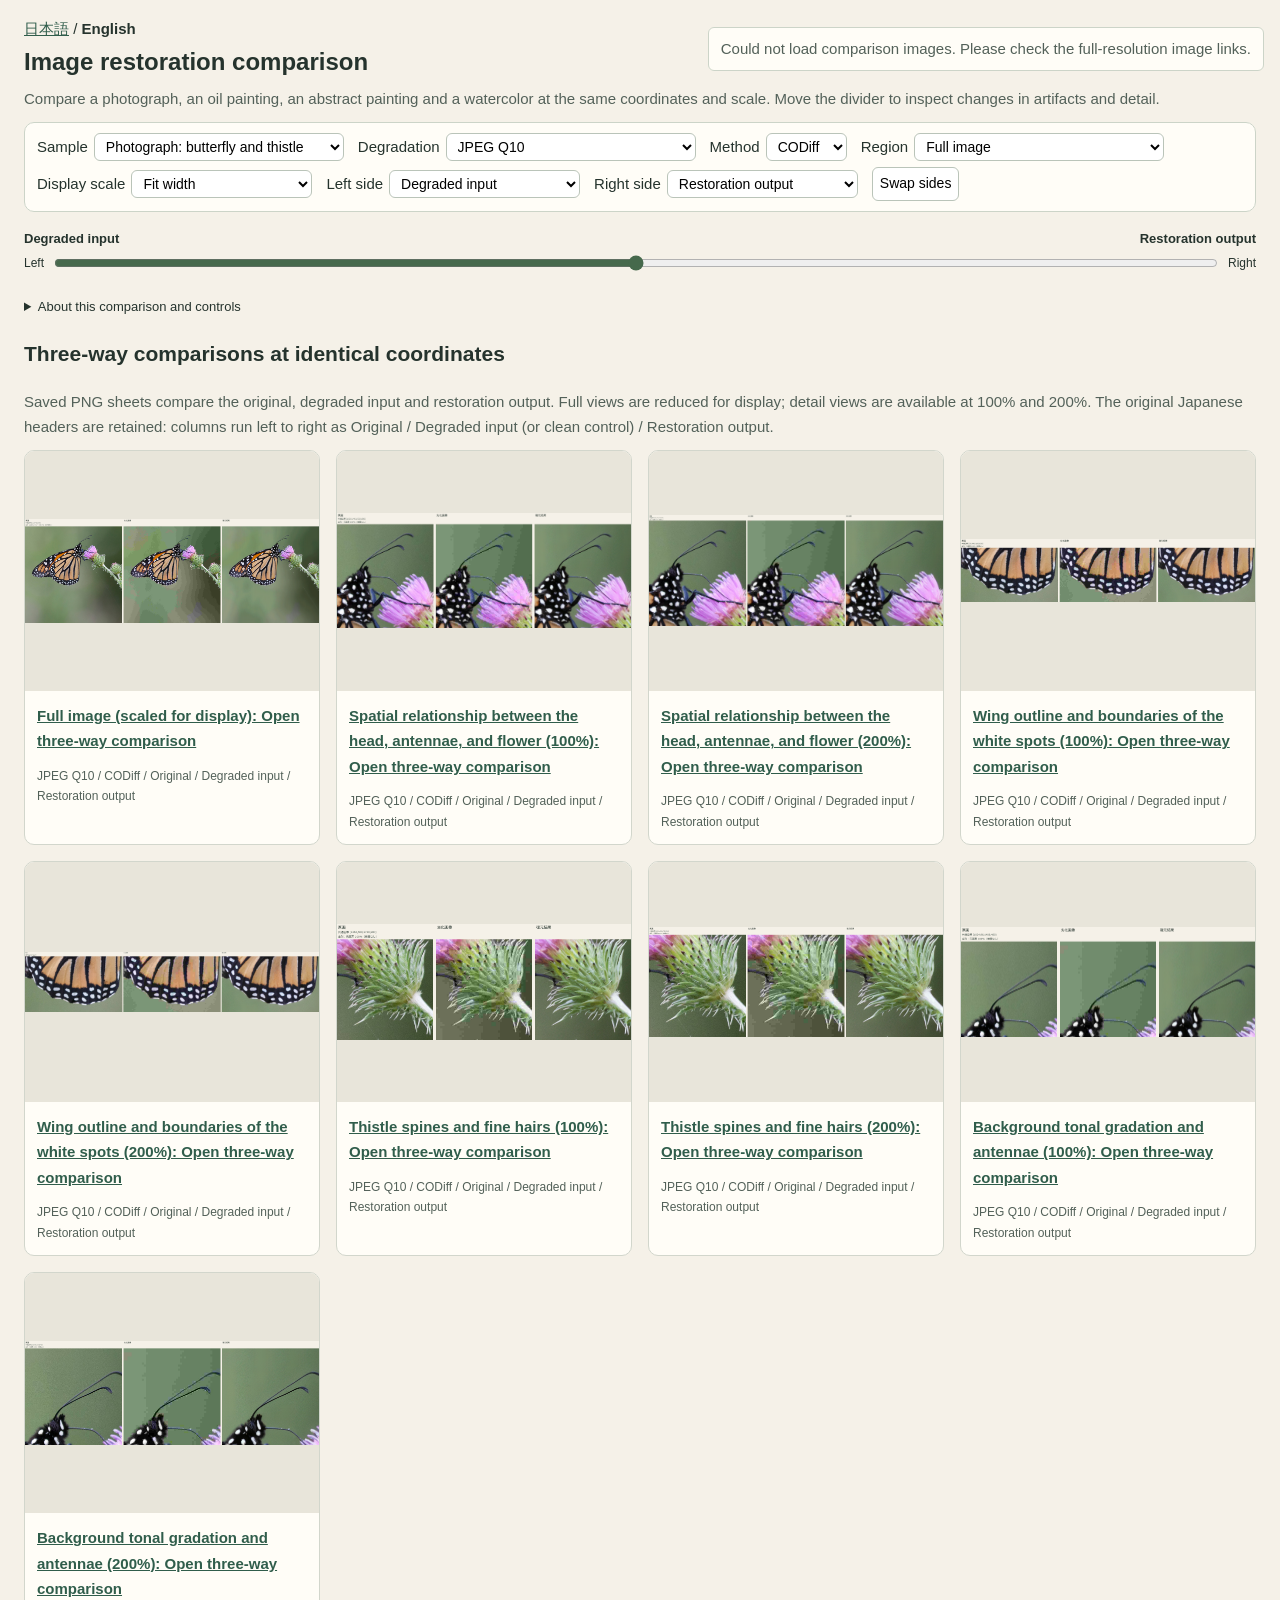
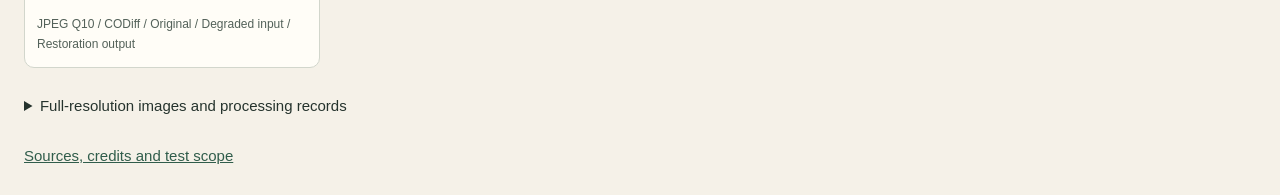
==== commit ea45c4e8: "Use full-width desktop comparison with CODiff and draggable divider" ====
--- a/en/index.html
+++ b/en/index.html
@@ -1,17 +1,16 @@
 <!doctype html><html lang="en"><meta charset="utf-8"><meta name="viewport" content="width=device-width,initial-scale=1">
 <title>Image restoration: original, degraded input and restoration output</title><style>
-*{box-sizing:border-box}body{margin:0;background:#f5f1e8;color:#25332d;font:15px/1.7 Arial,sans-serif}main{max-width:1450px;margin:auto;padding:28px}h1{font-size:27px;margin:0 0 12px}h2{font-size:21px}p{color:#536159}a{color:#305d4b}fieldset{border:1px solid #ccd4c8;border-radius:10px;background:#fffdf7;padding:14px;margin:20px 0}label{display:inline-flex;gap:8px;align-items:center;margin:5px 14px 5px 0}select,button{font:inherit;background:white;border:1px solid #bac4b9;border-radius:6px;padding:5px 8px}button{cursor:pointer}.notice{border-left:4px solid #7b9581;background:#fffdf7;padding:12px 16px}.readout{display:flex;justify-content:space-between;gap:20px;font-weight:bold}.scroll{background:#d8d7cc;border:1px solid #b8c1b5;border-radius:10px;overflow:auto;max-height:76vh;padding:10px}.stage{position:relative;overflow:hidden}.layer{position:absolute;inset:0;overflow:hidden}canvas{display:block;image-rendering:pixelated}.line{position:absolute;top:0;bottom:0;width:2px;background:white;box-shadow:0 0 0 1px #27392c;pointer-events:none}.range{display:flex;align-items:center;gap:14px;margin:12px 0}input[type=range]{width:100%;accent-color:#46694c}.gallery{display:grid;grid-template-columns:repeat(auto-fit,minmax(300px,1fr));gap:16px}.card{border:1px solid #d2d6cc;border-radius:10px;background:#fffdf7;overflow:hidden}.card img{display:block;width:100%;height:240px;object-fit:contain;background:#e8e5da}.card a{display:block;padding:12px 12px 0;font-weight:bold}.card p{padding:0 12px;font-size:12px}.small{font-size:12px}.links a{display:inline-block;margin:5px 18px 5px 0}details{margin:25px 0}pre{white-space:pre-wrap;overflow-wrap:anywhere;font-size:12px}@media(max-width:600px){main{padding:15px}h1{font-size:23px}select{max-width:78vw}}
+*{box-sizing:border-box}body{margin:0;background:#f5f1e8;color:#25332d;font:15px/1.7 Arial,sans-serif}main{max-width:1450px;margin:auto;padding:28px}h1{font-size:27px;margin:0 0 12px}h2{font-size:21px}p{color:#536159}a{color:#305d4b}fieldset{border:1px solid #ccd4c8;border-radius:10px;background:#fffdf7;padding:14px;margin:20px 0}label{display:inline-flex;gap:8px;align-items:center;margin:5px 14px 5px 0}select,button{font:inherit;background:white;border:1px solid #bac4b9;border-radius:6px;padding:5px 8px}button{cursor:pointer}.notice{border-left:4px solid #7b9581;background:#fffdf7;padding:12px 16px}.readout{display:flex;justify-content:space-between;gap:20px;font-weight:bold}.scroll{background:#d8d7cc;border:1px solid #b8c1b5;border-radius:10px;overflow:auto;max-height:76vh;padding:10px}.stage{position:relative;overflow:hidden}.layer{position:absolute;inset:0;overflow:hidden}canvas{display:block;image-rendering:pixelated}.line{position:absolute;top:0;bottom:0;width:2px;background:white;box-shadow:0 0 0 1px #27392c;pointer-events:none}.range{display:flex;align-items:center;gap:14px;margin:12px 0}input[type=range]{width:100%;accent-color:#46694c}.gallery{display:grid;grid-template-columns:repeat(auto-fit,minmax(300px,1fr));gap:16px}.card{border:1px solid #d2d6cc;border-radius:10px;background:#fffdf7;overflow:hidden}.card img{display:block;width:100%;height:240px;object-fit:contain;background:#e8e5da}.card a{display:block;padding:12px 12px 0;font-weight:bold}.card p{padding:0 12px;font-size:12px}.small{font-size:12px}.links a{display:inline-block;margin:5px 18px 5px 0}details{margin:25px 0}pre{white-space:pre-wrap;overflow-wrap:anywhere;font-size:12px}@media(max-width:600px){main{padding:15px}h1{font-size:23px}fieldset{min-width:0}label{display:flex;flex-wrap:wrap;margin-right:0}select{max-width:100%}}
+html{overflow-y:scroll}main{max-width:none;padding:16px 24px}h1{font-size:24px;margin:0 0 4px}main>p{margin:4px 0 10px}fieldset{display:flex;flex-wrap:wrap;gap:6px 14px;margin:10px 0;padding:10px 12px;min-width:0}fieldset label{margin:0;gap:6px}select,button{font-size:14px;padding:4px 7px}select{max-width:250px}.readout{font-size:13px;gap:12px}.viewerTools{position:sticky;top:0;z-index:5;max-width:100%;margin:0 auto;padding:6px 0;background:#f5f1e8}.range{gap:8px;margin:3px 0}.range span{font-size:12px}.scroll{background:transparent;border:0;border-radius:0;padding:0;max-height:none}.stage{margin:0 auto;background:#d8d7cc;box-shadow:0 0 0 1px #b8c1b5;border-radius:6px;cursor:col-resize;user-select:none}.stage canvas{image-rendering:auto}.handle{position:absolute;z-index:3;width:36px;height:36px;padding:0;border:2px solid white;border-radius:50%;background:#25332de6;color:white;box-shadow:0 1px 5px #0006;transform:translate(-50%,-50%);font-size:24px;line-height:28px;cursor:col-resize;touch-action:none}.line{z-index:2}.viewerTools p,#coords{font-size:12px;margin:3px 0}#coords{text-align:center}#status:empty{display:none}#status:not(:empty){position:fixed;top:12px;right:16px;z-index:9;padding:8px 12px;background:#fffdf7;border:1px solid #ccd4c8;border-radius:6px}.about{margin:14px 0}.about summary{cursor:pointer;font-size:13px}.about .notice{margin:8px 0}.gallery{grid-template-columns:repeat(auto-fit,minmax(280px,1fr))}@media(max-width:600px){main{padding:12px}fieldset label{display:flex;flex-wrap:wrap;max-width:100%}select{max-width:100%}h1{font-size:21px}}
 </style><main><nav aria-label="Language"><a href="../index.html" lang="ja">日本語</a> / <strong>English</strong></nav><h1>Image restoration comparison</h1>
 <p>Compare a photograph, an oil painting, an abstract painting and a watercolor at the same coordinates and scale. Move the divider to inspect changes in artifacts and detail.</p>
-<div class="notice">This gallery shows how image restoration methods affect photographs and paintings with added JPEG compression or tonal quantization. Compare the original, degraded input and restoration output.</div>
-<fieldset><label>Sample<select id="case"></select></label><label>Degradation<select id="condition"></select></label><label>Method<select id="method"></select></label><label>Region<select id="roi"></select></label><label>Display scale<select id="zoom"><option value="0.25" selected>25% (overview)</option><option value="0.5">50%</option><option value="1">100% (native pixels)</option><option value="2">200% (no interpolation)</option></select></label><br><label>Left side<select id="left"><option value="input" selected>Degraded input</option><option value="result">Restoration output</option><option value="gt">Original (evaluation only)</option></select></label><label>Right side<select id="right"><option value="result" selected>Restoration output</option><option value="input">Degraded input</option><option value="gt">Original (evaluation only)</option></select></label><button id="swap">Swap sides</button></fieldset>
-<p id="entryNote" class="small"></p><div class="readout"><span id="leftLabel">Degraded input</span><span id="rightLabel">Restoration output</span></div><p id="status" role="status"></p>
-<div class="scroll"><div class="stage" id="stage" hidden><div class="layer"><canvas id="a"></canvas></div><div class="layer" id="cover"><canvas id="b"></canvas></div><div class="line" id="line"></div></div></div>
-<div class="range"><span>Left</span><input id="split" type="range" min="0" max="100" value="50" aria-label="Comparison divider"><span>Right</span></div><p id="boundaryValue" class="small"></p><p id="coords" class="small"></p>
-<p class="small">The white divider separates the selected left and right images at identical native pixel coordinates. At 100%, one source pixel is one display pixel; at 200%, it occupies 2 × 2 pixels. Scroll within the frame to inspect larger regions.</p>
+<fieldset><label>Sample<select id="case"></select></label><label>Degradation<select id="condition"></select></label><label>Method<select id="method"></select></label><label>Region<select id="roi"></select></label><label>Display scale<select id="zoom"><option value="width" selected>Fit width</option><option value="fit">Fit entire image</option><option value="0.25">25%</option><option value="0.5">50%</option><option value="1">100% (native pixels)</option><option value="2">200% (no interpolation)</option></select></label><label>Left side<select id="left"><option value="input" selected>Degraded input</option><option value="result">Restoration output</option><option value="gt">Original (evaluation only)</option></select></label><label>Right side<select id="right"><option value="result" selected>Restoration output</option><option value="input">Degraded input</option><option value="gt">Original (evaluation only)</option></select></label><button id="swap">Swap sides</button></fieldset>
+<section id="comparison"><div class="viewerTools" id="viewerTools"><div class="readout"><span id="leftLabel">Degraded input</span><span id="rightLabel">Restoration output</span></div><div class="range"><span>Left</span><input id="split" type="range" min="0" max="100" value="50" aria-label="Comparison divider"><span>Right</span></div><p id="boundaryValue" class="small"></p></div><p id="status" role="status"></p>
+<div class="scroll" id="viewport"><div class="stage" id="stage" hidden><div class="layer"><canvas id="a"></canvas></div><div class="layer" id="cover"><canvas id="b"></canvas></div><div class="line" id="line"></div><button class="handle" id="handle" type="button" tabindex="-1" aria-label="Drag comparison divider">↔</button></div></div><p id="coords" class="small"></p></section>
+<details class="about"><summary>About this comparison and controls</summary><div class="notice">This gallery shows how image restoration methods affect photographs and paintings with added JPEG compression or tonal quantization. Compare the original, degraded input and restoration output.</div><p id="entryNote" class="small"></p><p class="small">Drag the divider on the image or use the slider to compare. Fit width fills the available width while preserving the aspect ratio. Fit entire image keeps the whole selected region on screen. At native 100% or 200%, scroll inside the frame to inspect details.</p></details>
 <h2>Three-way comparisons at identical coordinates</h2><p>Saved PNG sheets compare the original, degraded input and restoration output. Full views are reduced for display; detail views are available at 100% and 200%. The original Japanese headers are retained: columns run left to right as Original / Degraded input (or clean control) / Restoration output.</p><div class="gallery" id="gallery"></div>
 <details><summary>Full-resolution images and processing records</summary><div class="links" id="full"></div><div id="records"></div><p class="links"><a href="manifest.json">Image SHA256 hashes and coordinates</a><a href="../metrics.json">Full auxiliary metric records</a><a href="../output-audit.json">Saved-pixel and link audit</a></p><p class="small">Passing metric or software checks does not establish acceptable image quality. Porting, tiling and crop conditions are recorded below. Software checks do not substitute for browser interaction checks.</p></details><p><a href="credits.html">Sources, credits and test scope</a></p></main>
-<script id="data" type="application/json">{"synthetic_conditions": true, "comparison_only": true, "presentation": {"language": "en", "mode": "split", "left": "input", "right": "result", "initial_region": "full", "initial_scale": 0.25, "initial_boundary_percent": 50, "coordinate_system": "native xyxy; no LR x4 transform; legacy ROI.zoom ignored", "updated_utc": "2026-10-22T15:10:43.459139+00:00"}, "entries": [{"case": "realistic", "case_label": "Photograph: butterfly and thistle", "item": "realistic-q10", "condition": "jpeg-q10", "qf": 10, "checkpoint_qf": 10, "degradation": {}, "method": "swinir", "method_label": "SwinIR", "size": [2048, 2048], "processing": {"Precision": "float32", "Weight QF": 10, "Tile width": 504, "Overlap": 28, "Notes": "Weights selected using the known QF; Q40 weights used for the undegraded control"}, "implementation": null, "condition_label": "JPEG Q10", "metadata": null, "rois": [{"id": "shape", "label": "Spatial relationship between the head, antennae, and flower", "box": [1020, 140, 1520, 680]}, {"id": "edge", "label": "Wing outline and boundaries of the white spots", "box": [520, 940, 1160, 1300]}, {"id": "texture", "label": "Thistle spines and fine hairs", "box": [1360, 600, 1720, 980]}, {"id": "gradient", "label": "Background tonal gradation and antennae", "box": [1024, 96, 1408, 480]}], "sources": {"gt": {"path": "../assets/60b38f14caf7ffe5a4fb66d76aafd6887e5bb752df353e3255de3632ab8dba2b.png", "sha256": "60b38f14caf7ffe5a4fb66d76aafd6887e5bb752df353e3255de3632ab8dba2b", "size": [2048, 2048]}, "input": {"path": "../assets/c1e16b5634f279a9ef4845b91852548d3844b1e673fa9af00ee98a042f4943cc.png", "sha256": "c1e16b5634f279a9ef4845b91852548d3844b1e673fa9af00ee98a042f4943cc", "size": [2048, 2048]}, "result": {"path": "../assets/779b82bf4ee502fb1567a1ee424c60c9be726c73275c628825eb984a62c8c332.png", "sha256": "779b82bf4ee502fb1567a1ee424c60c9be726c73275c628825eb984a62c8c332", "size": [2048, 2048]}}, "panels": [{"path": "../comparisons/realistic-q10-swinir-full-preview.png", "source_box": [0, 0, 2048, 2048], "zoom": 1, "display_size": [768, 768], "resampling": "LANCZOS display preview only", "panel_boxes": [[0, 58, 768, 826], [780, 58, 1548, 826], [1560, 58, 2328, 826]], "label": "Full image (scaled for display)"}, {"path": "../comparisons/realistic-q10-swinir-shape-100pct.png", "source_box": [1020, 140, 1520, 680], "zoom": 1, "display_size": [500, 540], "resampling": "none", "panel_boxes": [[0, 58, 500, 598], [512, 58, 1012, 598], [1024, 58, 1524, 598]], "label": "Spatial relationship between the head, antennae, and flower (100%)"}, {"path": "../comparisons/realistic-q10-swinir-shape-200pct.png", "source_box": [1020, 140, 1520, 680], "zoom": 2, "display_size": [1000, 1080], "resampling": "NEAREST", "panel_boxes": [[0, 58, 1000, 1138], [1012, 58, 2012, 1138], [2024, 58, 3024, 1138]], "label": "Spatial relationship between the head, antennae, and flower (200%)"}, {"path": "../comparisons/realistic-q10-swinir-edge-100pct.png", "source_box": [520, 940, 1160, 1300], "zoom": 1, "display_size": [640, 360], "resampling": "none", "panel_boxes": [[0, 58, 640, 418], [652, 58, 1292, 418], [1304, 58, 1944, 418]], "label": "Wing outline and boundaries of the white spots (100%)"}, {"path": "../comparisons/realistic-q10-swinir-edge-200pct.png", "source_box": [520, 940, 1160, 1300], "zoom": 2, "display_size": [1280, 720], "resampling": "NEAREST", "panel_boxes": [[0, 58, 1280, 778], [1292, 58, 2572, 778], [2584, 58, 3864, 778]], "label": "Wing outline and boundaries of the white spots (200%)"}, {"path": "../comparisons/realistic-q10-swinir-texture-100pct.png", "source_box": [1360, 600, 1720, 980], "zoom": 1, "display_size": [360, 380], "resampling": "none", "panel_boxes": [[0, 58, 360, 438], [372, 58, 732, 438], [744, 58, 1104, 438]], "label": "Thistle spines and fine hairs (100%)"}, {"path": "../comparisons/realistic-q10-swinir-texture-200pct.png", "source_box": [1360, 600, 1720, 980], "zoom": 2, "display_size": [720, 760], "resampling": "NEAREST", "panel_boxes": [[0, 58, 720, 818], [732, 58, 1452, 818], [1464, 58, 2184, 818]], "label": "Thistle spines and fine hairs (200%)"}, {"path": "../comparisons/realistic-q10-swinir-gradient-100pct.png", "source_box": [1024, 96, 1408, 480], "zoom": 1, "display_size": [384, 384], "resampling": "none", "panel_boxes": [[0, 58, 384, 442], [396, 58, 780, 442], [792, 58, 1176, 442]], "label": "Background tonal gradation and antennae (100%)"}, {"path": "../comparisons/realistic-q10-swinir-gradient-200pct.png", "source_box": [1024, 96, 1408, 480], "zoom": 2, "display_size": [768, 768], "resampling": "NEAREST", "panel_boxes": [[0, 58, 768, 826], [780, 58, 1548, 826], [1560, 58, 2328, 826]], "label": "Background tonal gradation and antennae (200%)"}]}, {"case": "realistic", "case_label": "Photograph: butterfly and thistle", "item": "realistic-q10", "condition": "jpeg-q10", "qf": 10, "checkpoint_qf": 10, "degradation": {}, "method": "codiff", "method_label": "CODiff", "size": [2048, 2048], "processing": {"Precision": "fp16", "seed": 20261022, "VAE tiling": false, "Reflection padding on the right and bottom": [0, 0], "Color matching": "Official AdaIN using the degraded input as the color reference", "Notes": "QF is not provided to the model. The SD2.1 base model uses the recorded community mirror"}, "implementation": null, "condition_label": "JPEG Q10", "metadata": null, "rois": [{"id": "shape", "label": "Spatial relationship between the head, antennae, and flower", "box": [1020, 140, 1520, 680]}, {"id": "edge", "label": "Wing outline and boundaries of the white spots", "box": [520, 940, 1160, 1300]}, {"id": "texture", "label": "Thistle spines and fine hairs", "box": [1360, 600, 1720, 980]}, {"id": "gradient", "label": "Background tonal gradation and antennae", "box": [1024, 96, 1408, 480]}], "sources": {"gt": {"path": "../assets/60b38f14caf7ffe5a4fb66d76aafd6887e5bb752df353e3255de3632ab8dba2b.png", "sha256": "60b38f14caf7ffe5a4fb66d76aafd6887e5bb752df353e3255de3632ab8dba2b", "size": [2048, 2048]}, "input": {"path": "../assets/c1e16b5634f279a9ef4845b91852548d3844b1e673fa9af00ee98a042f4943cc.png", "sha256": "c1e16b5634f279a9ef4845b91852548d3844b1e673fa9af00ee98a042f4943cc", "size": [2048, 2048]}, "result": {"path": "../assets/65ae6f6dfc707930d9eb5be4846d4666f9ca435b1f3427ff30eba307f019983c.png", "sha256": "65ae6f6dfc707930d9eb5be4846d4666f9ca435b1f3427ff30eba307f019983c", "size": [2048, 2048]}}, "panels": [{"path": "../comparisons/realistic-q10-codiff-full-preview.png", "source_box": [0, 0, 2048, 2048], "zoom": 1, "display_size": [768, 768], "resampling": "LANCZOS display preview only", "panel_boxes": [[0, 58, 768, 826], [780, 58, 1548, 826], [1560, 58, 2328, 826]], "label": "Full image (scaled for display)"}, {"path": "../comparisons/realistic-q10-codiff-shape-100pct.png", "source_box": [1020, 140, 1520, 680], "zoom": 1, "display_size": [500, 540], "resampling": "none", "panel_boxes": [[0, 58, 500, 598], [512, 58, 1012, 598], [1024, 58, 1524, 598]], "label": "Spatial relationship between the head, antennae, and flower (100%)"}, {"path": "../comparisons/realistic-q10-codiff-shape-200pct.png", "source_box": [1020, 140, 1520, 680], "zoom": 2, "display_size": [1000, 1080], "resampling": "NEAREST", "panel_boxes": [[0, 58, 1000, 1138], [1012, 58, 2012, 1138], [2024, 58, 3024, 1138]], "label": "Spatial relationship between the head, antennae, and flower (200%)"}, {"path": "../comparisons/realistic-q10-codiff-edge-100pct.png", "source_box": [520, 940, 1160, 1300], "zoom": 1, "display_size": [640, 360], "resampling": "none", "panel_boxes": [[0, 58, 640, 418], [652, 58, 1292, 418], [1304, 58, 1944, 418]], "label": "Wing outline and boundaries of the white spots (100%)"}, {"path": "../comparisons/realistic-q10-codiff-edge-200pct.png", "source_box": [520, 940, 1160, 1300], "zoom": 2, "display_size": [1280, 720], "resampling": "NEAREST", "panel_boxes": [[0, 58, 1280, 778], [1292, 58, 2572, 778], [2584, 58, 3864, 778]], "label": "Wing outline and boundaries of the white spots (200%)"}, {"path": "../comparisons/realistic-q10-codiff-texture-100pct.png", "source_box": [1360, 600, 1720, 980], "zoom": 1, "display_size": [360, 380], "resampling": "none", "panel_boxes": [[0, 58, 360, 438], [372, 58, 732, 438], [744, 58, 1104, 438]], "label": "Thistle spines and fine hairs (100%)"}, {"path": "../comparisons/realistic-q10-codiff-texture-200pct.png", "source_box": [1360, 600, 1720, 980], "zoom": 2, "display_size": [720, 760], "resampling": "NEAREST", "panel_boxes": [[0, 58, 720, 818], [732, 58, 1452, 818], [1464, 58, 2184, 818]], "label": "Thistle spines and fine hairs (200%)"}, {"path": "../comparisons/realistic-q10-codiff-gradient-100pct.png", "source_box": [1024, 96, 1408, 480], "zoom": 1, "display_size": [384, 384], "resampling": "none", "panel_boxes": [[0, 58, 384, 442], [396, 58, 780, 442], [792, 58, 1176, 442]], "label": "Background tonal gradation and antennae (100%)"}, {"path": "../comparisons/realistic-q10-codiff-gradient-200pct.png", "source_box": [1024, 96, 1408, 480], "zoom": 2, "display_size": [768, 768], "resampling": "NEAREST", "panel_boxes": [[0, 58, 768, 826], [780, 58, 1548, 826], [1560, 58, 2328, 826]], "label": "Background tonal gradation and antennae (200%)"}]}, {"case": "realistic", "case_label": "Photograph: butterfly and thistle", "item": "realistic-q20", "condition": "jpeg-q20", "qf": 20, "checkpoint_qf": 20, "degradation": {}, "method": "swinir", "method_label": "SwinIR", "size": [2048, 2048], "processing": {"Precision": "float32", "Weight QF": 20, "Tile width": 504, "Overlap": 28, "Notes": "Weights selected using the known QF; Q40 weights used for the undegraded control"}, "implementation": null, "condition_label": "JPEG Q20", "metadata": null, "rois": [{"id": "shape", "label": "Spatial relationship between the head, antennae, and flower", "box": [1020, 140, 1520, 680]}, {"id": "edge", "label": "Wing outline and boundaries of the white spots", "box": [520, 940, 1160, 1300]}, {"id": "texture", "label": "Thistle spines and fine hairs", "box": [1360, 600, 1720, 980]}, {"id": "gradient", "label": "Background tonal gradation and antennae", "box": [1024, 96, 1408, 480]}], "sources": {"gt": {"path": "../assets/60b38f14caf7ffe5a4fb66d76aafd6887e5bb752df353e3255de3632ab8dba2b.png", "sha256": "60b38f14caf7ffe5a4fb66d76aafd6887e5bb752df353e3255de3632ab8dba2b", "size": [2048, 2048]}, "input": {"path": "../assets/0415506e487e0e6c5df1b7b134dfda4a4048eaf8fd8e240ea5502bfcbe695beb.png", "sha256": "0415506e487e0e6c5df1b7b134dfda4a4048eaf8fd8e240ea5502bfcbe695beb", "size": [2048, 2048]}, "result": {"path": "../assets/bd1c62673da31745d893f4c5d77430eac7da6f21ff3bd975deaa514fe7f79cdf.png", "sha256": "bd1c62673da31745d893f4c5d77430eac7da6f21ff3bd975deaa514fe7f79cdf", "size": [2048, 2048]}}, "panels": [{"path": "../comparisons/realistic-q20-swinir-full-preview.png", "source_box": [0, 0, 2048, 2048], "zoom": 1, "display_size": [768, 768], "resampling": "LANCZOS display preview only", "panel_boxes": [[0, 58, 768, 826], [780, 58, 1548, 826], [1560, 58, 2328, 826]], "label": "Full image (scaled for display)"}, {"path": "../comparisons/realistic-q20-swinir-shape-100pct.png", "source_box": [1020, 140, 1520, 680], "zoom": 1, "display_size": [500, 540], "resampling": "none", "panel_boxes": [[0, 58, 500, 598], [512, 58, 1012, 598], [1024, 58, 1524, 598]], "label": "Spatial relationship between the head, antennae, and flower (100%)"}, {"path": "../comparisons/realistic-q20-swinir-shape-200pct.png", "source_box": [1020, 140, 1520, 680], "zoom": 2, "display_size": [1000, 1080], "resampling": "NEAREST", "panel_boxes": [[0, 58, 1000, 1138], [1012, 58, 2012, 1138], [2024, 58, 3024, 1138]], "label": "Spatial relationship between the head, antennae, and flower (200%)"}, {"path": "../comparisons/realistic-q20-swinir-edge-100pct.png", "source_box": [520, 940, 1160, 1300], "zoom": 1, "display_size": [640, 360], "resampling": "none", "panel_boxes": [[0, 58, 640, 418], [652, 58, 1292, 418], [1304, 58, 1944, 418]], "label": "Wing outline and boundaries of the white spots (100%)"}, {"path": "../comparisons/realistic-q20-swinir-edge-200pct.png", "source_box": [520, 940, 1160, 1300], "zoom": 2, "display_size": [1280, 720], "resampling": "NEAREST", "panel_boxes": [[0, 58, 1280, 778], [1292, 58, 2572, 778], [2584, 58, 3864, 778]], "label": "Wing outline and boundaries of the white spots (200%)"}, {"path": "../comparisons/realistic-q20-swinir-texture-100pct.png", "source_box": [1360, 600, 1720, 980], "zoom": 1, "display_size": [360, 380], "resampling": "none", "panel_boxes": [[0, 58, 360, 438], [372, 58, 732, 438], [744, 58, 1104, 438]], "label": "Thistle spines and fine hairs (100%)"}, {"path": "../comparisons/realistic-q20-swinir-texture-200pct.png", "source_box": [1360, 600, 1720, 980], "zoom": 2, "display_size": [720, 760], "resampling": "NEAREST", "panel_boxes": [[0, 58, 720, 818], [732, 58, 1452, 818], [1464, 58, 2184, 818]], "label": "Thistle spines and fine hairs (200%)"}, {"path": "../comparisons/realistic-q20-swinir-gradient-100pct.png", "source_box": [1024, 96, 1408, 480], "zoom": 1, "display_size": [384, 384], "resampling": "none", "panel_boxes": [[0, 58, 384, 442], [396, 58, 780, 442], [792, 58, 1176, 442]], "label": "Background tonal gradation and antennae (100%)"}, {"path": "../comparisons/realistic-q20-swinir-gradient-200pct.png", "source_box": [1024, 96, 1408, 480], "zoom": 2, "display_size": [768, 768], "resampling": "NEAREST", "panel_boxes": [[0, 58, 768, 826], [780, 58, 1548, 826], [1560, 58, 2328, 826]], "label": "Background tonal gradation and antennae (200%)"}]}, {"case": "realistic", "case_label": "Photograph: butterfly and thistle", "item": "realistic-q20", "condition": "jpeg-q20", "qf": 20, "checkpoint_qf": 20, "degradation": {}, "method": "codiff", "method_label": "CODiff", "size": [2048, 2048], "processing": {"Precision": "fp16", "seed": 20261022, "VAE tiling": false, "Reflection padding on the right and bottom": [0, 0], "Color matching": "Official AdaIN using the degraded input as the color reference", "Notes": "QF is not provided to the model. The SD2.1 base model uses the recorded community mirror"}, "implementation": null, "condition_label": "JPEG Q20", "metadata": null, "rois": [{"id": "shape", "label": "Spatial relationship between the head, antennae, and flower", "box": [1020, 140, 1520, 680]}, {"id": "edge", "label": "Wing outline and boundaries of the white spots", "box": [520, 940, 1160, 1300]}, {"id": "texture", "label": "Thistle spines and fine hairs", "box": [1360, 600, 1720, 980]}, {"id": "gradient", "label": "Background tonal gradation and antennae", "box": [1024, 96, 1408, 480]}], "sources": {"gt": {"path": "../assets/60b38f14caf7ffe5a4fb66d76aafd6887e5bb752df353e3255de3632ab8dba2b.png", "sha256": "60b38f14caf7ffe5a4fb66d76aafd6887e5bb752df353e3255de3632ab8dba2b", "size": [2048, 2048]}, "input": {"path": "../assets/0415506e487e0e6c5df1b7b134dfda4a4048eaf8fd8e240ea5502bfcbe695beb.png", "sha256": "0415506e487e0e6c5df1b7b134dfda4a4048eaf8fd8e240ea5502bfcbe695beb", "size": [2048, 2048]}, "result": {"path": "../assets/859ed88cbe21a635c83cc94f12f6488cc210b5f8fc92f290527d2623d693d747.png", "sha256": "859ed88cbe21a635c83cc94f12f6488cc210b5f8fc92f290527d2623d693d747", "size": [2048, 2048]}}, "panels": [{"path": "../comparisons/realistic-q20-codiff-full-preview.png", "source_box": [0, 0, 2048, 2048], "zoom": 1, "display_size": [768, 768], "resampling": "LANCZOS display preview only", "panel_boxes": [[0, 58, 768, 826], [780, 58, 1548, 826], [1560, 58, 2328, 826]], "label": "Full image (scaled for display)"}, {"path": "../comparisons/realistic-q20-codiff-shape-100pct.png", "source_box": [1020, 140, 1520, 680], "zoom": 1, "display_size": [500, 540], "resampling": "none", "panel_boxes": [[0, 58, 500, 598], [512, 58, 1012, 598], [1024, 58, 1524, 598]], "label": "Spatial relationship between the head, antennae, and flower (100%)"}, {"path": "../comparisons/realistic-q20-codiff-shape-200pct.png", "source_box": [1020, 140, 1520, 680], "zoom": 2, "display_size": [1000, 1080], "resampling": "NEAREST", "panel_boxes": [[0, 58, 1000, 1138], [1012, 58, 2012, 1138], [2024, 58, 3024, 1138]], "label": "Spatial relationship between the head, antennae, and flower (200%)"}, {"path": "../comparisons/realistic-q20-codiff-edge-100pct.png", "source_box": [520, 940, 1160, 1300], "zoom": 1, "display_size": [640, 360], "resampling": "none", "panel_boxes": [[0, 58, 640, 418], [652, 58, 1292, 418], [1304, 58, 1944, 418]], "label": "Wing outline and boundaries of the white spots (100%)"}, {"path": "../comparisons/realistic-q20-codiff-edge-200pct.png", "source_box": [520, 940, 1160, 1300], "zoom": 2, "display_size": [1280, 720], "resampling": "NEAREST", "panel_boxes": [[0, 58, 1280, 778], [1292, 58, 2572, 778], [2584, 58, 3864, 778]], "label": "Wing outline and boundaries of the white spots (200%)"}, {"path": "../comparisons/realistic-q20-codiff-texture-100pct.png", "source_box": [1360, 600, 1720, 980], "zoom": 1, "display_size": [360, 380], "resampling": "none", "panel_boxes": [[0, 58, 360, 438], [372, 58, 732, 438], [744, 58, 1104, 438]], "label": "Thistle spines and fine hairs (100%)"}, {"path": "../comparisons/realistic-q20-codiff-texture-200pct.png", "source_box": [1360, 600, 1720, 980], "zoom": 2, "display_size": [720, 760], "resampling": "NEAREST", "panel_boxes": [[0, 58, 720, 818], [732, 58, 1452, 818], [1464, 58, 2184, 818]], "label": "Thistle spines and fine hairs (200%)"}, {"path": "../comparisons/realistic-q20-codiff-gradient-100pct.png", "source_box": [1024, 96, 1408, 480], "zoom": 1, "display_size": [384, 384], "resampling": "none", "panel_boxes": [[0, 58, 384, 442], [396, 58, 780, 442], [792, 58, 1176, 442]], "label": "Background tonal gradation and antennae (100%)"}, {"path": "../comparisons/realistic-q20-codiff-gradient-200pct.png", "source_box": [1024, 96, 1408, 480], "zoom": 2, "display_size": [768, 768], "resampling": "NEAREST", "panel_boxes": [[0, 58, 768, 826], [780, 58, 1548, 826], [1560, 58, 2328, 826]], "label": "Background tonal gradation and antennae (200%)"}]}, {"case": "realistic", "case_label": "Photograph: butterfly and thistle", "item": "realistic-q40", "condition": "jpeg-q40", "qf": 40, "checkpoint_qf": 40, "degradation": {}, "method": "swinir", "method_label": "SwinIR", "size": [2048, 2048], "processing": {"Precision": "float32", "Weight QF": 40, "Tile width": 504, "Overlap": 28, "Notes": "Weights selected using the known QF; Q40 weights used for the undegraded control"}, "implementation": null, "condition_label": "JPEG Q40", "metadata": null, "rois": [{"id": "shape", "label": "Spatial relationship between the head, antennae, and flower", "box": [1020, 140, 1520, 680]}, {"id": "edge", "label": "Wing outline and boundaries of the white spots", "box": [520, 940, 1160, 1300]}, {"id": "texture", "label": "Thistle spines and fine hairs", "box": [1360, 600, 1720, 980]}, {"id": "gradient", "label": "Background tonal gradation and antennae", "box": [1024, 96, 1408, 480]}], "sources": {"gt": {"path": "../assets/60b38f14caf7ffe5a4fb66d76aafd6887e5bb752df353e3255de3632ab8dba2b.png", "sha256": "60b38f14caf7ffe5a4fb66d76aafd6887e5bb752df353e3255de3632ab8dba2b", "size": [2048, 2048]}, "input": {"path": "../assets/6b9bc07ab20b18bab2e62673b9ff00d5fc6bb73377cfe3002af16e466d551364.png", "sha256": "6b9bc07ab20b18bab2e62673b9ff00d5fc6bb73377cfe3002af16e466d551364", "size": [2048, 2048]}, "result": {"path": "../assets/62c9531a86e1890045204286c52bd2007f1e82423f04064c1d1c3b6ab00344bd.png", "sha256": "62c9531a86e1890045204286c52bd2007f1e82423f04064c1d1c3b6ab00344bd", "size": [2048, 2048]}}, "panels": [{"path": "../comparisons/realistic-q40-swinir-full-preview.png", "source_box": [0, 0, 2048, 2048], "zoom": 1, "display_size": [768, 768], "resampling": "LANCZOS display preview only", "panel_boxes": [[0, 58, 768, 826], [780, 58, 1548, 826], [1560, 58, 2328, 826]], "label": "Full image (scaled for display)"}, {"path": "../comparisons/realistic-q40-swinir-shape-100pct.png", "source_box": [1020, 140, 1520, 680], "zoom": 1, "display_size": [500, 540], "resampling": "none", "panel_boxes": [[0, 58, 500, 598], [512, 58, 1012, 598], [1024, 58, 1524, 598]], "label": "Spatial relationship between the head, antennae, and flower (100%)"}, {"path": "../comparisons/realistic-q40-swinir-shape-200pct.png", "source_box": [1020, 140, 1520, 680], "zoom": 2, "display_size": [1000, 1080], "resampling": "NEAREST", "panel_boxes": [[0, 58, 1000, 1138], [1012, 58, 2012, 1138], [2024, 58, 3024, 1138]], "label": "Spatial relationship between the head, antennae, and flower (200%)"}, {"path": "../comparisons/realistic-q40-swinir-edge-100pct.png", "source_box": [520, 940, 1160, 1300], "zoom": 1, "display_size": [640, 360], "resampling": "none", "panel_boxes": [[0, 58, 640, 418], [652, 58, 1292, 418], [1304, 58, 1944, 418]], "label": "Wing outline and boundaries of the white spots (100%)"}, {"path": "../comparisons/realistic-q40-swinir-edge-200pct.png", "source_box": [520, 940, 1160, 1300], "zoom": 2, "display_size": [1280, 720], "resampling": "NEAREST", "panel_boxes": [[0, 58, 1280, 778], [1292, 58, 2572, 778], [2584, 58, 3864, 778]], "label": "Wing outline and boundaries of the white spots (200%)"}, {"path": "../comparisons/realistic-q40-swinir-texture-100pct.png", "source_box": [1360, 600, 1720, 980], "zoom": 1, "display_size": [360, 380], "resampling": "none", "panel_boxes": [[0, 58, 360, 438], [372, 58, 732, 438], [744, 58, 1104, 438]], "label": "Thistle spines and fine hairs (100%)"}, {"path": "../comparisons/realistic-q40-swinir-texture-200pct.png", "source_box": [1360, 600, 1720, 980], "zoom": 2, "display_size": [720, 760], "resampling": "NEAREST", "panel_boxes": [[0, 58, 720, 818], [732, 58, 1452, 818], [1464, 58, 2184, 818]], "label": "Thistle spines and fine hairs (200%)"}, {"path": "../comparisons/realistic-q40-swinir-gradient-100pct.png", "source_box": [1024, 96, 1408, 480], "zoom": 1, "display_size": [384, 384], "resampling": "none", "panel_boxes": [[0, 58, 384, 442], [396, 58, 780, 442], [792, 58, 1176, 442]], "label": "Background tonal gradation and antennae (100%)"}, {"path": "../comparisons/realistic-q40-swinir-gradient-200pct.png", "source_box": [1024, 96, 1408, 480], "zoom": 2, "display_size": [768, 768], "resampling": "NEAREST", "panel_boxes": [[0, 58, 768, 826], [780, 58, 1548, 826], [1560, 58, 2328, 826]], "label": "Background tonal gradation and antennae (200%)"}]}, {"case": "realistic", "case_label": "Photograph: butterfly and thistle", "item": "realistic-q40", "condition": "jpeg-q40", "qf": 40, "checkpoint_qf": 40, "degradation": {}, "method": "codiff", "method_label": "CODiff", "size": [2048, 2048], "processing": {"Precision": "fp16", "seed": 20261022, "VAE tiling": false, "Reflection padding on the right and bottom": [0, 0], "Color matching": "Official AdaIN using the degraded input as the color reference", "Notes": "QF is not provided to the model. The SD2.1 base model uses the recorded community mirror"}, "implementation": null, "condition_label": "JPEG Q40", "metadata": null, "rois": [{"id": "shape", "label": "Spatial relationship between the head, antennae, and flower", "box": [1020, 140, 1520, 680]}, {"id": "edge", "label": "Wing outline and boundaries of the white spots", "box": [520, 940, 1160, 1300]}, {"id": "texture", "label": "Thistle spines and fine hairs", "box": [1360, 600, 1720, 980]}, {"id": "gradient", "label": "Background tonal gradation and antennae", "box": [1024, 96, 1408, 480]}], "sources": {"gt": {"path": "../assets/60b38f14caf7ffe5a4fb66d76aafd6887e5bb752df353e3255de3632ab8dba2b.png", "sha256": "60b38f14caf7ffe5a4fb66d76aafd6887e5bb752df353e3255de3632ab8dba2b", "size": [2048, 2048]}, "input": {"path": "../assets/6b9bc07ab20b18bab2e62673b9ff00d5fc6bb73377cfe3002af16e466d551364.png", "sha256": "6b9bc07ab20b18bab2e62673b9ff00d5fc6bb73377cfe3002af16e466d551364", "size": [2048, 2048]}, "result": {"path": "../assets/70b37d61e009a403fb0737202b2d41176c7adab35ba41fb7039ecb002ec97e81.png", "sha256": "70b37d61e009a403fb0737202b2d41176c7adab35ba41fb7039ecb002ec97e81", "size": [2048, 2048]}}, "panels": [{"path": "../comparisons/realistic-q40-codiff-full-preview.png", "source_box": [0, 0, 2048, 2048], "zoom": 1, "display_size": [768, 768], "resampling": "LANCZOS display preview only", "panel_boxes": [[0, 58, 768, 826], [780, 58, 1548, 826], [1560, 58, 2328, 826]], "label": "Full image (scaled for display)"}, {"path": "../comparisons/realistic-q40-codiff-shape-100pct.png", "source_box": [1020, 140, 1520, 680], "zoom": 1, "display_size": [500, 540], "resampling": "none", "panel_boxes": [[0, 58, 500, 598], [512, 58, 1012, 598], [1024, 58, 1524, 598]], "label": "Spatial relationship between the head, antennae, and flower (100%)"}, {"path": "../comparisons/realistic-q40-codiff-shape-200pct.png", "source_box": [1020, 140, 1520, 680], "zoom": 2, "display_size": [1000, 1080], "resampling": "NEAREST", "panel_boxes": [[0, 58, 1000, 1138], [1012, 58, 2012, 1138], [2024, 58, 3024, 1138]], "label": "Spatial relationship between the head, antennae, and flower (200%)"}, {"path": "../comparisons/realistic-q40-codiff-edge-100pct.png", "source_box": [520, 940, 1160, 1300], "zoom": 1, "display_size": [640, 360], "resampling": "none", "panel_boxes": [[0, 58, 640, 418], [652, 58, 1292, 418], [1304, 58, 1944, 418]], "label": "Wing outline and boundaries of the white spots (100%)"}, {"path": "../comparisons/realistic-q40-codiff-edge-200pct.png", "source_box": [520, 940, 1160, 1300], "zoom": 2, "display_size": [1280, 720], "resampling": "NEAREST", "panel_boxes": [[0, 58, 1280, 778], [1292, 58, 2572, 778], [2584, 58, 3864, 778]], "label": "Wing outline and boundaries of the white spots (200%)"}, {"path": "../comparisons/realistic-q40-codiff-texture-100pct.png", "source_box": [1360, 600, 1720, 980], "zoom": 1, "display_size": [360, 380], "resampling": "none", "panel_boxes": [[0, 58, 360, 438], [372, 58, 732, 438], [744, 58, 1104, 438]], "label": "Thistle spines and fine hairs (100%)"}, {"path": "../comparisons/realistic-q40-codiff-texture-200pct.png", "source_box": [1360, 600, 1720, 980], "zoom": 2, "display_size": [720, 760], "resampling": "NEAREST", "panel_boxes": [[0, 58, 720, 818], [732, 58, 1452, 818], [1464, 58, 2184, 818]], "label": "Thistle spines and fine hairs (200%)"}, {"path": "../comparisons/realistic-q40-codiff-gradient-100pct.png", "source_box": [1024, 96, 1408, 480], "zoom": 1, "display_size": [384, 384], "resampling": "none", "panel_boxes": [[0, 58, 384, 442], [396, 58, 780, 442], [792, 58, 1176, 442]], "label": "Background tonal gradation and antennae (100%)"}, {"path": "../comparisons/realistic-q40-codiff-gradient-200pct.png", "source_box": [1024, 96, 1408, 480], "zoom": 2, "display_size": [768, 768], "resampling": "NEAREST", "panel_boxes": [[0, 58, 768, 826], [780, 58, 1548, 826], [1560, 58, 2328, 826]], "label": "Background tonal gradation and antennae (200%)"}]}, {"case": "realistic", "case_label": "Photograph: butterfly and thistle", "item": "realistic-q60", "condition": "jpeg-q60", "qf": 60, "checkpoint_qf": 40, "degradation": {}, "method": "swinir", "method_label": "SwinIR", "size": [2048, 2048], "processing": {"Precision": "float32", "Weight QF": 40, "Tile width": 504, "Overlap": 28, "Notes": "Q60 input is an extrapolation test using Q40 weights"}, "implementation": null, "condition_label": "JPEG Q60", "metadata": null, "rois": [{"id": "shape", "label": "Spatial relationship between the head, antennae, and flower", "box": [1020, 140, 1520, 680]}, {"id": "edge", "label": "Wing outline and boundaries of the white spots", "box": [520, 940, 1160, 1300]}, {"id": "texture", "label": "Thistle spines and fine hairs", "box": [1360, 600, 1720, 980]}, {"id": "gradient", "label": "Background tonal gradation and antennae", "box": [1024, 96, 1408, 480]}], "sources": {"gt": {"path": "../assets/60b38f14caf7ffe5a4fb66d76aafd6887e5bb752df353e3255de3632ab8dba2b.png", "sha256": "60b38f14caf7ffe5a4fb66d76aafd6887e5bb752df353e3255de3632ab8dba2b", "size": [2048, 2048]}, "input": {"path": "../assets/1f07609977357e9719bc4386240c810639fbb560b862a5e1e2bf62dcea3ee0fc.png", "sha256": "1f07609977357e9719bc4386240c810639fbb560b862a5e1e2bf62dcea3ee0fc", "size": [2048, 2048]}, "result": {"path": "../assets/de09ca67d90dfffb23e5c57677d2870b4ab6582faac9edafda09f921de99d005.png", "sha256": "de09ca67d90dfffb23e5c57677d2870b4ab6582faac9edafda09f921de99d005", "size": [2048, 2048]}}, "panels": [{"path": "../comparisons/realistic-q60-swinir-full-preview.png", "source_box": [0, 0, 2048, 2048], "zoom": 1, "display_size": [768, 768], "resampling": "LANCZOS display preview only", "panel_boxes": [[0, 58, 768, 826], [780, 58, 1548, 826], [1560, 58, 2328, 826]], "label": "Full image (scaled for display)"}, {"path": "../comparisons/realistic-q60-swinir-shape-100pct.png", "source_box": [1020, 140, 1520, 680], "zoom": 1, "display_size": [500, 540], "resampling": "none", "panel_boxes": [[0, 58, 500, 598], [512, 58, 1012, 598], [1024, 58, 1524, 598]], "label": "Spatial relationship between the head, antennae, and flower (100%)"}, {"path": "../comparisons/realistic-q60-swinir-shape-200pct.png", "source_box": [1020, 140, 1520, 680], "zoom": 2, "display_size": [1000, 1080], "resampling": "NEAREST", "panel_boxes": [[0, 58, 1000, 1138], [1012, 58, 2012, 1138], [2024, 58, 3024, 1138]], "label": "Spatial relationship between the head, antennae, and flower (200%)"}, {"path": "../comparisons/realistic-q60-swinir-edge-100pct.png", "source_box": [520, 940, 1160, 1300], "zoom": 1, "display_size": [640, 360], "resampling": "none", "panel_boxes": [[0, 58, 640, 418], [652, 58, 1292, 418], [1304, 58, 1944, 418]], "label": "Wing outline and boundaries of the white spots (100%)"}, {"path": "../comparisons/realistic-q60-swinir-edge-200pct.png", "source_box": [520, 940, 1160, 1300], "zoom": 2, "display_size": [1280, 720], "resampling": "NEAREST", "panel_boxes": [[0, 58, 1280, 778], [1292, 58, 2572, 778], [2584, 58, 3864, 778]], "label": "Wing outline and boundaries of the white spots (200%)"}, {"path": "../comparisons/realistic-q60-swinir-texture-100pct.png", "source_box": [1360, 600, 1720, 980], "zoom": 1, "display_size": [360, 380], "resampling": "none", "panel_boxes": [[0, 58, 360, 438], [372, 58, 732, 438], [744, 58, 1104, 438]], "label": "Thistle spines and fine hairs (100%)"}, {"path": "../comparisons/realistic-q60-swinir-texture-200pct.png", "source_box": [1360, 600, 1720, 980], "zoom": 2, "display_size": [720, 760], "resampling": "NEAREST", "panel_boxes": [[0, 58, 720, 818], [732, 58, 1452, 818], [1464, 58, 2184, 818]], "label": "Thistle spines and fine hairs (200%)"}, {"path": "../comparisons/realistic-q60-swinir-gradient-100pct.png", "source_box": [1024, 96, 1408, 480], "zoom": 1, "display_size": [384, 384], "resampling": "none", "panel_boxes": [[0, 58, 384, 442], [396, 58, 780, 442], [792, 58, 1176, 442]], "label": "Background tonal gradation and antennae (100%)"}, {"path": "../comparisons/realistic-q60-swinir-gradient-200pct.png", "source_box": [1024, 96, 1408, 480], "zoom": 2, "display_size": [768, 768], "resampling": "NEAREST", "panel_boxes": [[0, 58, 768, 826], [780, 58, 1548, 826], [1560, 58, 2328, 826]], "label": "Background tonal gradation and antennae (200%)"}]}, {"case": "realistic", "case_label": "Photograph: butterfly and thistle", "item": "realistic-q60", "condition": "jpeg-q60", "qf": 60, "checkpoint_qf": 40, "degradation": {}, "method": "codiff", "method_label": "CODiff", "size": [2048, 2048], "processing": {"Precision": "fp16", "seed": 20261022, "VAE tiling": false, "Reflection padding on the right and bottom": [0, 0], "Color matching": "Official AdaIN using the degraded input as the color reference", "Notes": "QF is not provided to the model. The SD2.1 base model uses the recorded community mirror"}, "implementation": null, "condition_label": "JPEG Q60", "metadata": null, "rois": [{"id": "shape", "label": "Spatial relationship between the head, antennae, and flower", "box": [1020, 140, 1520, 680]}, {"id": "edge", "label": "Wing outline and boundaries of the white spots", "box": [520, 940, 1160, 1300]}, {"id": "texture", "label": "Thistle spines and fine hairs", "box": [1360, 600, 1720, 980]}, {"id": "gradient", "label": "Background tonal gradation and antennae", "box": [1024, 96, 1408, 480]}], "sources": {"gt": {"path": "../assets/60b38f14caf7ffe5a4fb66d76aafd6887e5bb752df353e3255de3632ab8dba2b.png", "sha256": "60b38f14caf7ffe5a4fb66d76aafd6887e5bb752df353e3255de3632ab8dba2b", "size": [2048, 2048]}, "input": {"path": "../assets/1f07609977357e9719bc4386240c810639fbb560b862a5e1e2bf62dcea3ee0fc.png", "sha256": "1f07609977357e9719bc4386240c810639fbb560b862a5e1e2bf62dcea3ee0fc", "size": [2048, 2048]}, "result": {"path": "../assets/f8ed0fd5ff15ad02075530f3ec18b2d5c6123f1810d9c364d8b5438831bb9034.png", "sha256": "f8ed0fd5ff15ad02075530f3ec18b2d5c6123f1810d9c364d8b5438831bb9034", "size": [2048, 2048]}}, "panels": [{"path": "../comparisons/realistic-q60-codiff-full-preview.png", "source_box": [0, 0, 2048, 2048], "zoom": 1, "display_size": [768, 768], "resampling": "LANCZOS display preview only", "panel_boxes": [[0, 58, 768, 826], [780, 58, 1548, 826], [1560, 58, 2328, 826]], "label": "Full image (scaled for display)"}, {"path": "../comparisons/realistic-q60-codiff-shape-100pct.png", "source_box": [1020, 140, 1520, 680], "zoom": 1, "display_size": [500, 540], "resampling": "none", "panel_boxes": [[0, 58, 500, 598], [512, 58, 1012, 598], [1024, 58, 1524, 598]], "label": "Spatial relationship between the head, antennae, and flower (100%)"}, {"path": "../comparisons/realistic-q60-codiff-shape-200pct.png", "source_box": [1020, 140, 1520, 680], "zoom": 2, "display_size": [1000, 1080], "resampling": "NEAREST", "panel_boxes": [[0, 58, 1000, 1138], [1012, 58, 2012, 1138], [2024, 58, 3024, 1138]], "label": "Spatial relationship between the head, antennae, and flower (200%)"}, {"path": "../comparisons/realistic-q60-codiff-edge-100pct.png", "source_box": [520, 940, 1160, 1300], "zoom": 1, "display_size": [640, 360], "resampling": "none", "panel_boxes": [[0, 58, 640, 418], [652, 58, 1292, 418], [1304, 58, 1944, 418]], "label": "Wing outline and boundaries of the white spots (100%)"}, {"path": "../comparisons/realistic-q60-codiff-edge-200pct.png", "source_box": [520, 940, 1160, 1300], "zoom": 2, "display_size": [1280, 720], "resampling": "NEAREST", "panel_boxes": [[0, 58, 1280, 778], [1292, 58, 2572, 778], [2584, 58, 3864, 778]], "label": "Wing outline and boundaries of the white spots (200%)"}, {"path": "../comparisons/realistic-q60-codiff-texture-100pct.png", "source_box": [1360, 600, 1720, 980], "zoom": 1, "display_size": [360, 380], "resampling": "none", "panel_boxes": [[0, 58, 360, 438], [372, 58, 732, 438], [744, 58, 1104, 438]], "label": "Thistle spines and fine hairs (100%)"}, {"path": "../comparisons/realistic-q60-codiff-texture-200pct.png", "source_box": [1360, 600, 1720, 980], "zoom": 2, "display_size": [720, 760], "resampling": "NEAREST", "panel_boxes": [[0, 58, 720, 818], [732, 58, 1452, 818], [1464, 58, 2184, 818]], "label": "Thistle spines and fine hairs (200%)"}, {"path": "../comparisons/realistic-q60-codiff-gradient-100pct.png", "source_box": [1024, 96, 1408, 480], "zoom": 1, "display_size": [384, 384], "resampling": "none", "panel_boxes": [[0, 58, 384, 442], [396, 58, 780, 442], [792, 58, 1176, 442]], "label": "Background tonal gradation and antennae (100%)"}, {"path": "../comparisons/realistic-q60-codiff-gradient-200pct.png", "source_box": [1024, 96, 1408, 480], "zoom": 2, "display_size": [768, 768], "resampling": "NEAREST", "panel_boxes": [[0, 58, 768, 826], [780, 58, 1548, 826], [1560, 58, 2328, 826]], "label": "Background tonal gradation and antennae (200%)"}]}, {"case": "realistic", "case_label": "Photograph: butterfly and thistle", "item": "realistic-clean", "condition": "normal-control", "qf": null, "checkpoint_qf": 40, "degradation": {}, "method": "swinir", "method_label": "SwinIR", "size": [2048, 2048], "processing": {"Precision": "float32", "Weight QF": 40, "Tile width": 504, "Overlap": 28, "Notes": "Weights selected using the known QF; Q40 weights used for the undegraded control"}, "implementation": null, "condition_label": "Undegraded control", "metadata": null, "rois": [{"id": "shape", "label": "Spatial relationship between the head, antennae, and flower", "box": [1020, 140, 1520, 680]}, {"id": "edge", "label": "Wing outline and boundaries of the white spots", "box": [520, 940, 1160, 1300]}, {"id": "texture", "label": "Thistle spines and fine hairs", "box": [1360, 600, 1720, 980]}, {"id": "gradient", "label": "Background tonal gradation and antennae", "box": [1024, 96, 1408, 480]}], "sources": {"gt": {"path": "../assets/60b38f14caf7ffe5a4fb66d76aafd6887e5bb752df353e3255de3632ab8dba2b.png", "sha256": "60b38f14caf7ffe5a4fb66d76aafd6887e5bb752df353e3255de3632ab8dba2b", "size": [2048, 2048]}, "input": {"path": "../assets/60b38f14caf7ffe5a4fb66d76aafd6887e5bb752df353e3255de3632ab8dba2b.png", "sha256": "60b38f14caf7ffe5a4fb66d76aafd6887e5bb752df353e3255de3632ab8dba2b", "size": [2048, 2048]}, "result": {"path": "../assets/55515e0fdb8deb76042f8de7bacab66d3520fd8fdaf24947fdd85f980b3d5854.png", "sha256": "55515e0fdb8deb76042f8de7bacab66d3520fd8fdaf24947fdd85f980b3d5854", "size": [2048, 2048]}}, "panels": [{"path": "../comparisons/realistic-clean-swinir-full-preview.png", "source_box": [0, 0, 2048, 2048], "zoom": 1, "display_size": [768, 768], "resampling": "LANCZOS display preview only", "panel_boxes": [[0, 58, 768, 826], [780, 58, 1548, 826], [1560, 58, 2328, 826]], "label": "Full image (scaled for display)"}, {"path": "../comparisons/realistic-clean-swinir-shape-100pct.png", "source_box": [1020, 140, 1520, 680], "zoom": 1, "display_size": [500, 540], "resampling": "none", "panel_boxes": [[0, 58, 500, 598], [512, 58, 1012, 598], [1024, 58, 1524, 598]], "label": "Spatial relationship between the head, antennae, and flower (100%)"}, {"path": "../comparisons/realistic-clean-swinir-shape-200pct.png", "source_box": [1020, 140, 1520, 680], "zoom": 2, "display_size": [1000, 1080], "resampling": "NEAREST", "panel_boxes": [[0, 58, 1000, 1138], [1012, 58, 2012, 1138], [2024, 58, 3024, 1138]], "label": "Spatial relationship between the head, antennae, and flower (200%)"}, {"path": "../comparisons/realistic-clean-swinir-edge-100pct.png", "source_box": [520, 940, 1160, 1300], "zoom": 1, "display_size": [640, 360], "resampling": "none", "panel_boxes": [[0, 58, 640, 418], [652, 58, 1292, 418], [1304, 58, 1944, 418]], "label": "Wing outline and boundaries of the white spots (100%)"}, {"path": "../comparisons/realistic-clean-swinir-edge-200pct.png", "source_box": [520, 940, 1160, 1300], "zoom": 2, "display_size": [1280, 720], "resampling": "NEAREST", "panel_boxes": [[0, 58, 1280, 778], [1292, 58, 2572, 778], [2584, 58, 3864, 778]], "label": "Wing outline and boundaries of the white spots (200%)"}, {"path": "../comparisons/realistic-clean-swinir-texture-100pct.png", "source_box": [1360, 600, 1720, 980], "zoom": 1, "display_size": [360, 380], "resampling": "none", "panel_boxes": [[0, 58, 360, 438], [372, 58, 732, 438], [744, 58, 1104, 438]], "label": "Thistle spines and fine hairs (100%)"}, {"path": "../comparisons/realistic-clean-swinir-texture-200pct.png", "source_box": [1360, 600, 1720, 980], "zoom": 2, "display_size": [720, 760], "resampling": "NEAREST", "panel_boxes": [[0, 58, 720, 818], [732, 58, 1452, 818], [1464, 58, 2184, 818]], "label": "Thistle spines and fine hairs (200%)"}, {"path": "../comparisons/realistic-clean-swinir-gradient-100pct.png", "source_box": [1024, 96, 1408, 480], "zoom": 1, "display_size": [384, 384], "resampling": "none", "panel_boxes": [[0, 58, 384, 442], [396, 58, 780, 442], [792, 58, 1176, 442]], "label": "Background tonal gradation and antennae (100%)"}, {"path": "../comparisons/realistic-clean-swinir-gradient-200pct.png", "source_box": [1024, 96, 1408, 480], "zoom": 2, "display_size": [768, 768], "resampling": "NEAREST", "panel_boxes": [[0, 58, 768, 826], [780, 58, 1548, 826], [1560, 58, 2328, 826]], "label": "Background tonal gradation and antennae (200%)"}]}, {"case": "realistic", "case_label": "Photograph: butterfly and thistle", "item": "realistic-clean", "condition": "normal-control", "qf": null, "checkpoint_qf": 40, "degradation": {}, "method": "codiff", "method_label": "CODiff", "size": [2048, 2048], "processing": {"Precision": "fp16", "seed": 20261022, "VAE tiling": false, "Reflection padding on the right and bottom": [0, 0], "Color matching": "Official AdaIN using the degraded input as the color reference", "Notes": "QF is not provided to the model. The SD2.1 base model uses the recorded community mirror"}, "implementation": null, "condition_label": "Undegraded control", "metadata": null, "rois": [{"id": "shape", "label": "Spatial relationship between the head, antennae, and flower", "box": [1020, 140, 1520, 680]}, {"id": "edge", "label": "Wing outline and boundaries of the white spots", "box": [520, 940, 1160, 1300]}, {"id": "texture", "label": "Thistle spines and fine hairs", "box": [1360, 600, 1720, 980]}, {"id": "gradient", "label": "Background tonal gradation and antennae", "box": [1024, 96, 1408, 480]}], "sources": {"gt": {"path": "../assets/60b38f14caf7ffe5a4fb66d76aafd6887e5bb752df353e3255de3632ab8dba2b.png", "sha256": "60b38f14caf7ffe5a4fb66d76aafd6887e5bb752df353e3255de3632ab8dba2b", "size": [2048, 2048]}, "input": {"path": "../assets/60b38f14caf7ffe5a4fb66d76aafd6887e5bb752df353e3255de3632ab8dba2b.png", "sha256": "60b38f14caf7ffe5a4fb66d76aafd6887e5bb752df353e3255de3632ab8dba2b", "size": [2048, 2048]}, "result": {"path": "../assets/6dadbe54582de77ab36cfc031531857a4557f939209c892f00dfc6875a8255fe.png", "sha256": "6dadbe54582de77ab36cfc031531857a4557f939209c892f00dfc6875a8255fe", "size": [2048, 2048]}}, "panels": [{"path": "../comparisons/realistic-clean-codiff-full-preview.png", "source_box": [0, 0, 2048, 2048], "zoom": 1, "display_size": [768, 768], "resampling": "LANCZOS display preview only", "panel_boxes": [[0, 58, 768, 826], [780, 58, 1548, 826], [1560, 58, 2328, 826]], "label": "Full image (scaled for display)"}, {"path": "../comparisons/realistic-clean-codiff-shape-100pct.png", "source_box": [1020, 140, 1520, 680], "zoom": 1, "display_size": [500, 540], "resampling": "none", "panel_boxes": [[0, 58, 500, 598], [512, 58, 1012, 598], [1024, 58, 1524, 598]], "label": "Spatial relationship between the head, antennae, and flower (100%)"}, {"path": "../comparisons/realistic-clean-codiff-shape-200pct.png", "source_box": [1020, 140, 1520, 680], "zoom": 2, "display_size": [1000, 1080], "resampling": "NEAREST", "panel_boxes": [[0, 58, 1000, 1138], [1012, 58, 2012, 1138], [2024, 58, 3024, 1138]], "label": "Spatial relationship between the head, antennae, and flower (200%)"}, {"path": "../comparisons/realistic-clean-codiff-edge-100pct.png", "source_box": [520, 940, 1160, 1300], "zoom": 1, "display_size": [640, 360], "resampling": "none", "panel_boxes": [[0, 58, 640, 418], [652, 58, 1292, 418], [1304, 58, 1944, 418]], "label": "Wing outline and boundaries of the white spots (100%)"}, {"path": "../comparisons/realistic-clean-codiff-edge-200pct.png", "source_box": [520, 940, 1160, 1300], "zoom": 2, "display_size": [1280, 720], "resampling": "NEAREST", "panel_boxes": [[0, 58, 1280, 778], [1292, 58, 2572, 778], [2584, 58, 3864, 778]], "label": "Wing outline and boundaries of the white spots (200%)"}, {"path": "../comparisons/realistic-clean-codiff-texture-100pct.png", "source_box": [1360, 600, 1720, 980], "zoom": 1, "display_size": [360, 380], "resampling": "none", "panel_boxes": [[0, 58, 360, 438], [372, 58, 732, 438], [744, 58, 1104, 438]], "label": "Thistle spines and fine hairs (100%)"}, {"path": "../comparisons/realistic-clean-codiff-texture-200pct.png", "source_box": [1360, 600, 1720, 980], "zoom": 2, "display_size": [720, 760], "resampling": "NEAREST", "panel_boxes": [[0, 58, 720, 818], [732, 58, 1452, 818], [1464, 58, 2184, 818]], "label": "Thistle spines and fine hairs (200%)"}, {"path": "../comparisons/realistic-clean-codiff-gradient-100pct.png", "source_box": [1024, 96, 1408, 480], "zoom": 1, "display_size": [384, 384], "resampling": "none", "panel_boxes": [[0, 58, 384, 442], [396, 58, 780, 442], [792, 58, 1176, 442]], "label": "Background tonal gradation and antennae (100%)"}, {"path": "../comparisons/realistic-clean-codiff-gradient-200pct.png", "source_box": [1024, 96, 1408, 480], "zoom": 2, "display_size": [768, 768], "resampling": "NEAREST", "panel_boxes": [[0, 58, 768, 826], [780, 58, 1548, 826], [1560, 58, 2328, 826]], "label": "Background tonal gradation and antennae (200%)"}]}, {"case": "oil", "case_label": "Oil painting: irises", "item": "oil-q10", "condition": "jpeg-q10", "qf": 10, "checkpoint_qf": 10, "degradation": {}, "method": "swinir", "method_label": "SwinIR", "size": [2048, 2048], "processing": {"Precision": "float32", "Weight QF": 10, "Tile width": 504, "Overlap": 28, "Notes": "Weights selected using the known QF; Q40 weights used for the undegraded control"}, "implementation": null, "condition_label": "JPEG Q10", "metadata": null, "rois": [{"id": "shape", "label": "Blue petal shapes and overlaps", "box": [1100, 580, 1740, 1240]}, {"id": "edge", "label": "Slender leaf outlines and brushstroke edges", "box": [1592, 432, 1968, 1000]}, {"id": "texture", "label": "Impasto and brushstrokes in the white background", "box": [832, 60, 1460, 440]}], "sources": {"gt": {"path": "../assets/5d8ca07f96e60ea7654221e1aceaa110636e77c37cf96deee895a400a5535cf6.png", "sha256": "5d8ca07f96e60ea7654221e1aceaa110636e77c37cf96deee895a400a5535cf6", "size": [2048, 2048]}, "input": {"path": "../assets/1150efc74cbc9b496db1e6642f573855ba09ad0d675af8b6b24fcdd8f1fab9bf.png", "sha256": "1150efc74cbc9b496db1e6642f573855ba09ad0d675af8b6b24fcdd8f1fab9bf", "size": [2048, 2048]}, "result": {"path": "../assets/d874a332904775c85fdad04736cd3d4dc711408bb8e6c6544f7b636c7ba5deb9.png", "sha256": "d874a332904775c85fdad04736cd3d4dc711408bb8e6c6544f7b636c7ba5deb9", "size": [2048, 2048]}}, "panels": [{"path": "../comparisons/oil-q10-swinir-full-preview.png", "source_box": [0, 0, 2048, 2048], "zoom": 1, "display_size": [768, 768], "resampling": "LANCZOS display preview only", "panel_boxes": [[0, 58, 768, 826], [780, 58, 1548, 826], [1560, 58, 2328, 826]], "label": "Full image (scaled for display)"}, {"path": "../comparisons/oil-q10-swinir-shape-100pct.png", "source_box": [1100, 580, 1740, 1240], "zoom": 1, "display_size": [640, 660], "resampling": "none", "panel_boxes": [[0, 58, 640, 718], [652, 58, 1292, 718], [1304, 58, 1944, 718]], "label": "Blue petal shapes and overlaps (100%)"}, {"path": "../comparisons/oil-q10-swinir-shape-200pct.png", "source_box": [1100, 580, 1740, 1240], "zoom": 2, "display_size": [1280, 1320], "resampling": "NEAREST", "panel_boxes": [[0, 58, 1280, 1378], [1292, 58, 2572, 1378], [2584, 58, 3864, 1378]], "label": "Blue petal shapes and overlaps (200%)"}, {"path": "../comparisons/oil-q10-swinir-edge-100pct.png", "source_box": [1592, 432, 1968, 1000], "zoom": 1, "display_size": [376, 568], "resampling": "none", "panel_boxes": [[0, 58, 376, 626], [388, 58, 764, 626], [776, 58, 1152, 626]], "label": "Slender leaf outlines and brushstroke edges (100%)"}, {"path": "../comparisons/oil-q10-swinir-edge-200pct.png", "source_box": [1592, 432, 1968, 1000], "zoom": 2, "display_size": [752, 1136], "resampling": "NEAREST", "panel_boxes": [[0, 58, 752, 1194], [764, 58, 1516, 1194], [1528, 58, 2280, 1194]], "label": "Slender leaf outlines and brushstroke edges (200%)"}, {"path": "../comparisons/oil-q10-swinir-texture-100pct.png", "source_box": [832, 60, 1460, 440], "zoom": 1, "display_size": [628, 380], "resampling": "none", "panel_boxes": [[0, 58, 628, 438], [640, 58, 1268, 438], [1280, 58, 1908, 438]], "label": "Impasto and brushstrokes in the white background (100%)"}, {"path": "../comparisons/oil-q10-swinir-texture-200pct.png", "source_box": [832, 60, 1460, 440], "zoom": 2, "display_size": [1256, 760], "resampling": "NEAREST", "panel_boxes": [[0, 58, 1256, 818], [1268, 58, 2524, 818], [2536, 58, 3792, 818]], "label": "Impasto and brushstrokes in the white background (200%)"}]}, {"case": "oil", "case_label": "Oil painting: irises", "item": "oil-q10", "condition": "jpeg-q10", "qf": 10, "checkpoint_qf": 10, "degradation": {}, "method": "codiff", "method_label": "CODiff", "size": [2048, 2048], "processing": {"Precision": "fp16", "seed": 20261022, "VAE tiling": false, "Reflection padding on the right and bottom": [0, 0], "Color matching": "Official AdaIN using the degraded input as the color reference", "Notes": "QF is not provided to the model. The SD2.1 base model uses the recorded community mirror"}, "implementation": null, "condition_label": "JPEG Q10", "metadata": null, "rois": [{"id": "shape", "label": "Blue petal shapes and overlaps", "box": [1100, 580, 1740, 1240]}, {"id": "edge", "label": "Slender leaf outlines and brushstroke edges", "box": [1592, 432, 1968, 1000]}, {"id": "texture", "label": "Impasto and brushstrokes in the white background", "box": [832, 60, 1460, 440]}], "sources": {"gt": {"path": "../assets/5d8ca07f96e60ea7654221e1aceaa110636e77c37cf96deee895a400a5535cf6.png", "sha256": "5d8ca07f96e60ea7654221e1aceaa110636e77c37cf96deee895a400a5535cf6", "size": [2048, 2048]}, "input": {"path": "../assets/1150efc74cbc9b496db1e6642f573855ba09ad0d675af8b6b24fcdd8f1fab9bf.png", "sha256": "1150efc74cbc9b496db1e6642f573855ba09ad0d675af8b6b24fcdd8f1fab9bf", "size": [2048, 2048]}, "result": {"path": "../assets/fa36304fd3a90aff84b204d90003dfbd5a91c08fb45bcbd4069a7583f826a55f.png", "sha256": "fa36304fd3a90aff84b204d90003dfbd5a91c08fb45bcbd4069a7583f826a55f", "size": [2048, 2048]}}, "panels": [{"path": "../comparisons/oil-q10-codiff-full-preview.png", "source_box": [0, 0, 2048, 2048], "zoom": 1, "display_size": [768, 768], "resampling": "LANCZOS display preview only", "panel_boxes": [[0, 58, 768, 826], [780, 58, 1548, 826], [1560, 58, 2328, 826]], "label": "Full image (scaled for display)"}, {"path": "../comparisons/oil-q10-codiff-shape-100pct.png", "source_box": [1100, 580, 1740, 1240], "zoom": 1, "display_size": [640, 660], "resampling": "none", "panel_boxes": [[0, 58, 640, 718], [652, 58, 1292, 718], [1304, 58, 1944, 718]], "label": "Blue petal shapes and overlaps (100%)"}, {"path": "../comparisons/oil-q10-codiff-shape-200pct.png", "source_box": [1100, 580, 1740, 1240], "zoom": 2, "display_size": [1280, 1320], "resampling": "NEAREST", "panel_boxes": [[0, 58, 1280, 1378], [1292, 58, 2572, 1378], [2584, 58, 3864, 1378]], "label": "Blue petal shapes and overlaps (200%)"}, {"path": "../comparisons/oil-q10-codiff-edge-100pct.png", "source_box": [1592, 432, 1968, 1000], "zoom": 1, "display_size": [376, 568], "resampling": "none", "panel_boxes": [[0, 58, 376, 626], [388, 58, 764, 626], [776, 58, 1152, 626]], "label": "Slender leaf outlines and brushstroke edges (100%)"}, {"path": "../comparisons/oil-q10-codiff-edge-200pct.png", "source_box": [1592, 432, 1968, 1000], "zoom": 2, "display_size": [752, 1136], "resampling": "NEAREST", "panel_boxes": [[0, 58, 752, 1194], [764, 58, 1516, 1194], [1528, 58, 2280, 1194]], "label": "Slender leaf outlines and brushstroke edges (200%)"}, {"path": "../comparisons/oil-q10-codiff-texture-100pct.png", "source_box": [832, 60, 1460, 440], "zoom": 1, "display_size": [628, 380], "resampling": "none", "panel_boxes": [[0, 58, 628, 438], [640, 58, 1268, 438], [1280, 58, 1908, 438]], "label": "Impasto and brushstrokes in the white background (100%)"}, {"path": "../comparisons/oil-q10-codiff-texture-200pct.png", "source_box": [832, 60, 1460, 440], "zoom": 2, "display_size": [1256, 760], "resampling": "NEAREST", "panel_boxes": [[0, 58, 1256, 818], [1268, 58, 2524, 818], [2536, 58, 3792, 818]], "label": "Impasto and brushstrokes in the white background (200%)"}]}, {"case": "oil", "case_label": "Oil painting: irises", "item": "oil-q20", "condition": "jpeg-q20", "qf": 20, "checkpoint_qf": 20, "degradation": {}, "method": "swinir", "method_label": "SwinIR", "size": [2048, 2048], "processing": {"Precision": "float32", "Weight QF": 20, "Tile width": 504, "Overlap": 28, "Notes": "Weights selected using the known QF; Q40 weights used for the undegraded control"}, "implementation": null, "condition_label": "JPEG Q20", "metadata": null, "rois": [{"id": "shape", "label": "Blue petal shapes and overlaps", "box": [1100, 580, 1740, 1240]}, {"id": "edge", "label": "Slender leaf outlines and brushstroke edges", "box": [1592, 432, 1968, 1000]}, {"id": "texture", "label": "Impasto and brushstrokes in the white background", "box": [832, 60, 1460, 440]}], "sources": {"gt": {"path": "../assets/5d8ca07f96e60ea7654221e1aceaa110636e77c37cf96deee895a400a5535cf6.png", "sha256": "5d8ca07f96e60ea7654221e1aceaa110636e77c37cf96deee895a400a5535cf6", "size": [2048, 2048]}, "input": {"path": "../assets/d9cf413fdbc3db4afc62de2b937359ba92c805b4f5e809b4b96c7c84a37155c1.png", "sha256": "d9cf413fdbc3db4afc62de2b937359ba92c805b4f5e809b4b96c7c84a37155c1", "size": [2048, 2048]}, "result": {"path": "../assets/3301c055e38f97e5337d941a887bc159ef788510d3ce3c29eb4972cab9aa6883.png", "sha256": "3301c055e38f97e5337d941a887bc159ef788510d3ce3c29eb4972cab9aa6883", "size": [2048, 2048]}}, "panels": [{"path": "../comparisons/oil-q20-swinir-full-preview.png", "source_box": [0, 0, 2048, 2048], "zoom": 1, "display_size": [768, 768], "resampling": "LANCZOS display preview only", "panel_boxes": [[0, 58, 768, 826], [780, 58, 1548, 826], [1560, 58, 2328, 826]], "label": "Full image (scaled for display)"}, {"path": "../comparisons/oil-q20-swinir-shape-100pct.png", "source_box": [1100, 580, 1740, 1240], "zoom": 1, "display_size": [640, 660], "resampling": "none", "panel_boxes": [[0, 58, 640, 718], [652, 58, 1292, 718], [1304, 58, 1944, 718]], "label": "Blue petal shapes and overlaps (100%)"}, {"path": "../comparisons/oil-q20-swinir-shape-200pct.png", "source_box": [1100, 580, 1740, 1240], "zoom": 2, "display_size": [1280, 1320], "resampling": "NEAREST", "panel_boxes": [[0, 58, 1280, 1378], [1292, 58, 2572, 1378], [2584, 58, 3864, 1378]], "label": "Blue petal shapes and overlaps (200%)"}, {"path": "../comparisons/oil-q20-swinir-edge-100pct.png", "source_box": [1592, 432, 1968, 1000], "zoom": 1, "display_size": [376, 568], "resampling": "none", "panel_boxes": [[0, 58, 376, 626], [388, 58, 764, 626], [776, 58, 1152, 626]], "label": "Slender leaf outlines and brushstroke edges (100%)"}, {"path": "../comparisons/oil-q20-swinir-edge-200pct.png", "source_box": [1592, 432, 1968, 1000], "zoom": 2, "display_size": [752, 1136], "resampling": "NEAREST", "panel_boxes": [[0, 58, 752, 1194], [764, 58, 1516, 1194], [1528, 58, 2280, 1194]], "label": "Slender leaf outlines and brushstroke edges (200%)"}, {"path": "../comparisons/oil-q20-swinir-texture-100pct.png", "source_box": [832, 60, 1460, 440], "zoom": 1, "display_size": [628, 380], "resampling": "none", "panel_boxes": [[0, 58, 628, 438], [640, 58, 1268, 438], [1280, 58, 1908, 438]], "label": "Impasto and brushstrokes in the white background (100%)"}, {"path": "../comparisons/oil-q20-swinir-texture-200pct.png", "source_box": [832, 60, 1460, 440], "zoom": 2, "display_size": [1256, 760], "resampling": "NEAREST", "panel_boxes": [[0, 58, 1256, 818], [1268, 58, 2524, 818], [2536, 58, 3792, 818]], "label": "Impasto and brushstrokes in the white background (200%)"}]}, {"case": "oil", "case_label": "Oil painting: irises", "item": "oil-q20", "condition": "jpeg-q20", "qf": 20, "checkpoint_qf": 20, "degradation": {}, "method": "codiff", "method_label": "CODiff", "size": [2048, 2048], "processing": {"Precision": "fp16", "seed": 20261022, "VAE tiling": false, "Reflection padding on the right and bottom": [0, 0], "Color matching": "Official AdaIN using the degraded input as the color reference", "Notes": "QF is not provided to the model. The SD2.1 base model uses the recorded community mirror"}, "implementation": null, "condition_label": "JPEG Q20", "metadata": null, "rois": [{"id": "shape", "label": "Blue petal shapes and overlaps", "box": [1100, 580, 1740, 1240]}, {"id": "edge", "label": "Slender leaf outlines and brushstroke edges", "box": [1592, 432, 1968, 1000]}, {"id": "texture", "label": "Impasto and brushstrokes in the white background", "box": [832, 60, 1460, 440]}], "sources": {"gt": {"path": "../assets/5d8ca07f96e60ea7654221e1aceaa110636e77c37cf96deee895a400a5535cf6.png", "sha256": "5d8ca07f96e60ea7654221e1aceaa110636e77c37cf96deee895a400a5535cf6", "size": [2048, 2048]}, "input": {"path": "../assets/d9cf413fdbc3db4afc62de2b937359ba92c805b4f5e809b4b96c7c84a37155c1.png", "sha256": "d9cf413fdbc3db4afc62de2b937359ba92c805b4f5e809b4b96c7c84a37155c1", "size": [2048, 2048]}, "result": {"path": "../assets/accd09372bd286bfb4155f2ca0f21c326f6e8c3e0e737a530e0fe4228783937e.png", "sha256": "accd09372bd286bfb4155f2ca0f21c326f6e8c3e0e737a530e0fe4228783937e", "size": [2048, 2048]}}, "panels": [{"path": "../comparisons/oil-q20-codiff-full-preview.png", "source_box": [0, 0, 2048, 2048], "zoom": 1, "display_size": [768, 768], "resampling": "LANCZOS display preview only", "panel_boxes": [[0, 58, 768, 826], [780, 58, 1548, 826], [1560, 58, 2328, 826]], "label": "Full image (scaled for display)"}, {"path": "../comparisons/oil-q20-codiff-shape-100pct.png", "source_box": [1100, 580, 1740, 1240], "zoom": 1, "display_size": [640, 660], "resampling": "none", "panel_boxes": [[0, 58, 640, 718], [652, 58, 1292, 718], [1304, 58, 1944, 718]], "label": "Blue petal shapes and overlaps (100%)"}, {"path": "../comparisons/oil-q20-codiff-shape-200pct.png", "source_box": [1100, 580, 1740, 1240], "zoom": 2, "display_size": [1280, 1320], "resampling": "NEAREST", "panel_boxes": [[0, 58, 1280, 1378], [1292, 58, 2572, 1378], [2584, 58, 3864, 1378]], "label": "Blue petal shapes and overlaps (200%)"}, {"path": "../comparisons/oil-q20-codiff-edge-100pct.png", "source_box": [1592, 432, 1968, 1000], "zoom": 1, "display_size": [376, 568], "resampling": "none", "panel_boxes": [[0, 58, 376, 626], [388, 58, 764, 626], [776, 58, 1152, 626]], "label": "Slender leaf outlines and brushstroke edges (100%)"}, {"path": "../comparisons/oil-q20-codiff-edge-200pct.png", "source_box": [1592, 432, 1968, 1000], "zoom": 2, "display_size": [752, 1136], "resampling": "NEAREST", "panel_boxes": [[0, 58, 752, 1194], [764, 58, 1516, 1194], [1528, 58, 2280, 1194]], "label": "Slender leaf outlines and brushstroke edges (200%)"}, {"path": "../comparisons/oil-q20-codiff-texture-100pct.png", "source_box": [832, 60, 1460, 440], "zoom": 1, "display_size": [628, 380], "resampling": "none", "panel_boxes": [[0, 58, 628, 438], [640, 58, 1268, 438], [1280, 58, 1908, 438]], "label": "Impasto and brushstrokes in the white background (100%)"}, {"path": "../comparisons/oil-q20-codiff-texture-200pct.png", "source_box": [832, 60, 1460, 440], "zoom": 2, "display_size": [1256, 760], "resampling": "NEAREST", "panel_boxes": [[0, 58, 1256, 818], [1268, 58, 2524, 818], [2536, 58, 3792, 818]], "label": "Impasto and brushstrokes in the white background (200%)"}]}, {"case": "oil", "case_label": "Oil painting: irises", "item": "oil-q40", "condition": "jpeg-q40", "qf": 40, "checkpoint_qf": 40, "degradation": {}, "method": "swinir", "method_label": "SwinIR", "size": [2048, 2048], "processing": {"Precision": "float32", "Weight QF": 40, "Tile width": 504, "Overlap": 28, "Notes": "Weights selected using the known QF; Q40 weights used for the undegraded control"}, "implementation": null, "condition_label": "JPEG Q40", "metadata": null, "rois": [{"id": "shape", "label": "Blue petal shapes and overlaps", "box": [1100, 580, 1740, 1240]}, {"id": "edge", "label": "Slender leaf outlines and brushstroke edges", "box": [1592, 432, 1968, 1000]}, {"id": "texture", "label": "Impasto and brushstrokes in the white background", "box": [832, 60, 1460, 440]}], "sources": {"gt": {"path": "../assets/5d8ca07f96e60ea7654221e1aceaa110636e77c37cf96deee895a400a5535cf6.png", "sha256": "5d8ca07f96e60ea7654221e1aceaa110636e77c37cf96deee895a400a5535cf6", "size": [2048, 2048]}, "input": {"path": "../assets/4cb89c1df395f1fa93030758056d10053db4c1c0ba46643eb1820021d8959df8.png", "sha256": "4cb89c1df395f1fa93030758056d10053db4c1c0ba46643eb1820021d8959df8", "size": [2048, 2048]}, "result": {"path": "../assets/8a7a2f1c5a62ba5a4cd73983531f0bf2c3cb3f472af4af748f1eefe063280543.png", "sha256": "8a7a2f1c5a62ba5a4cd73983531f0bf2c3cb3f472af4af748f1eefe063280543", "size": [2048, 2048]}}, "panels": [{"path": "../comparisons/oil-q40-swinir-full-preview.png", "source_box": [0, 0, 2048, 2048], "zoom": 1, "display_size": [768, 768], "resampling": "LANCZOS display preview only", "panel_boxes": [[0, 58, 768, 826], [780, 58, 1548, 826], [1560, 58, 2328, 826]], "label": "Full image (scaled for display)"}, {"path": "../comparisons/oil-q40-swinir-shape-100pct.png", "source_box": [1100, 580, 1740, 1240], "zoom": 1, "display_size": [640, 660], "resampling": "none", "panel_boxes": [[0, 58, 640, 718], [652, 58, 1292, 718], [1304, 58, 1944, 718]], "label": "Blue petal shapes and overlaps (100%)"}, {"path": "../comparisons/oil-q40-swinir-shape-200pct.png", "source_box": [1100, 580, 1740, 1240], "zoom": 2, "display_size": [1280, 1320], "resampling": "NEAREST", "panel_boxes": [[0, 58, 1280, 1378], [1292, 58, 2572, 1378], [2584, 58, 3864, 1378]], "label": "Blue petal shapes and overlaps (200%)"}, {"path": "../comparisons/oil-q40-swinir-edge-100pct.png", "source_box": [1592, 432, 1968, 1000], "zoom": 1, "display_size": [376, 568], "resampling": "none", "panel_boxes": [[0, 58, 376, 626], [388, 58, 764, 626], [776, 58, 1152, 626]], "label": "Slender leaf outlines and brushstroke edges (100%)"}, {"path": "../comparisons/oil-q40-swinir-edge-200pct.png", "source_box": [1592, 432, 1968, 1000], "zoom": 2, "display_size": [752, 1136], "resampling": "NEAREST", "panel_boxes": [[0, 58, 752, 1194], [764, 58, 1516, 1194], [1528, 58, 2280, 1194]], "label": "Slender leaf outlines and brushstroke edges (200%)"}, {"path": "../comparisons/oil-q40-swinir-texture-100pct.png", "source_box": [832, 60, 1460, 440], "zoom": 1, "display_size": [628, 380], "resampling": "none", "panel_boxes": [[0, 58, 628, 438], [640, 58, 1268, 438], [1280, 58, 1908, 438]], "label": "Impasto and brushstrokes in the white background (100%)"}, {"path": "../comparisons/oil-q40-swinir-texture-200pct.png", "source_box": [832, 60, 1460, 440], "zoom": 2, "display_size": [1256, 760], "resampling": "NEAREST", "panel_boxes": [[0, 58, 1256, 818], [1268, 58, 2524, 818], [2536, 58, 3792, 818]], "label": "Impasto and brushstrokes in the white background (200%)"}]}, {"case": "oil", "case_label": "Oil painting: irises", "item": "oil-q40", "condition": "jpeg-q40", "qf": 40, "checkpoint_qf": 40, "degradation": {}, "method": "codiff", "method_label": "CODiff", "size": [2048, 2048], "processing": {"Precision": "fp16", "seed": 20261022, "VAE tiling": false, "Reflection padding on the right and bottom": [0, 0], "Color matching": "Official AdaIN using the degraded input as the color reference", "Notes": "QF is not provided to the model. The SD2.1 base model uses the recorded community mirror"}, "implementation": null, "condition_label": "JPEG Q40", "metadata": null, "rois": [{"id": "shape", "label": "Blue petal shapes and overlaps", "box": [1100, 580, 1740, 1240]}, {"id": "edge", "label": "Slender leaf outlines and brushstroke edges", "box": [1592, 432, 1968, 1000]}, {"id": "texture", "label": "Impasto and brushstrokes in the white background", "box": [832, 60, 1460, 440]}], "sources": {"gt": {"path": "../assets/5d8ca07f96e60ea7654221e1aceaa110636e77c37cf96deee895a400a5535cf6.png", "sha256": "5d8ca07f96e60ea7654221e1aceaa110636e77c37cf96deee895a400a5535cf6", "size": [2048, 2048]}, "input": {"path": "../assets/4cb89c1df395f1fa93030758056d10053db4c1c0ba46643eb1820021d8959df8.png", "sha256": "4cb89c1df395f1fa93030758056d10053db4c1c0ba46643eb1820021d8959df8", "size": [2048, 2048]}, "result": {"path": "../assets/1ebad5dde19527a9c559b0d821f68c3547533506d06d8a70898e84b424644490.png", "sha256": "1ebad5dde19527a9c559b0d821f68c3547533506d06d8a70898e84b424644490", "size": [2048, 2048]}}, "panels": [{"path": "../comparisons/oil-q40-codiff-full-preview.png", "source_box": [0, 0, 2048, 2048], "zoom": 1, "display_size": [768, 768], "resampling": "LANCZOS display preview only", "panel_boxes": [[0, 58, 768, 826], [780, 58, 1548, 826], [1560, 58, 2328, 826]], "label": "Full image (scaled for display)"}, {"path": "../comparisons/oil-q40-codiff-shape-100pct.png", "source_box": [1100, 580, 1740, 1240], "zoom": 1, "display_size": [640, 660], "resampling": "none", "panel_boxes": [[0, 58, 640, 718], [652, 58, 1292, 718], [1304, 58, 1944, 718]], "label": "Blue petal shapes and overlaps (100%)"}, {"path": "../comparisons/oil-q40-codiff-shape-200pct.png", "source_box": [1100, 580, 1740, 1240], "zoom": 2, "display_size": [1280, 1320], "resampling": "NEAREST", "panel_boxes": [[0, 58, 1280, 1378], [1292, 58, 2572, 1378], [2584, 58, 3864, 1378]], "label": "Blue petal shapes and overlaps (200%)"}, {"path": "../comparisons/oil-q40-codiff-edge-100pct.png", "source_box": [1592, 432, 1968, 1000], "zoom": 1, "display_size": [376, 568], "resampling": "none", "panel_boxes": [[0, 58, 376, 626], [388, 58, 764, 626], [776, 58, 1152, 626]], "label": "Slender leaf outlines and brushstroke edges (100%)"}, {"path": "../comparisons/oil-q40-codiff-edge-200pct.png", "source_box": [1592, 432, 1968, 1000], "zoom": 2, "display_size": [752, 1136], "resampling": "NEAREST", "panel_boxes": [[0, 58, 752, 1194], [764, 58, 1516, 1194], [1528, 58, 2280, 1194]], "label": "Slender leaf outlines and brushstroke edges (200%)"}, {"path": "../comparisons/oil-q40-codiff-texture-100pct.png", "source_box": [832, 60, 1460, 440], "zoom": 1, "display_size": [628, 380], "resampling": "none", "panel_boxes": [[0, 58, 628, 438], [640, 58, 1268, 438], [1280, 58, 1908, 438]], "label": "Impasto and brushstrokes in the white background (100%)"}, {"path": "../comparisons/oil-q40-codiff-texture-200pct.png", "source_box": [832, 60, 1460, 440], "zoom": 2, "display_size": [1256, 760], "resampling": "NEAREST", "panel_boxes": [[0, 58, 1256, 818], [1268, 58, 2524, 818], [2536, 58, 3792, 818]], "label": "Impasto and brushstrokes in the white background (200%)"}]}, {"case": "oil", "case_label": "Oil painting: irises", "item": "oil-q60", "condition": "jpeg-q60", "qf": 60, "checkpoint_qf": 40, "degradation": {}, "method": "swinir", "method_label": "SwinIR", "size": [2048, 2048], "processing": {"Precision": "float32", "Weight QF": 40, "Tile width": 504, "Overlap": 28, "Notes": "Q60 input is an extrapolation test using Q40 weights"}, "implementation": null, "condition_label": "JPEG Q60", "metadata": null, "rois": [{"id": "shape", "label": "Blue petal shapes and overlaps", "box": [1100, 580, 1740, 1240]}, {"id": "edge", "label": "Slender leaf outlines and brushstroke edges", "box": [1592, 432, 1968, 1000]}, {"id": "texture", "label": "Impasto and brushstrokes in the white background", "box": [832, 60, 1460, 440]}], "sources": {"gt": {"path": "../assets/5d8ca07f96e60ea7654221e1aceaa110636e77c37cf96deee895a400a5535cf6.png", "sha256": "5d8ca07f96e60ea7654221e1aceaa110636e77c37cf96deee895a400a5535cf6", "size": [2048, 2048]}, "input": {"path": "../assets/92f78cfd6397abf707754d590722c499c3a26f0031ac827540d74da52a5fd9e6.png", "sha256": "92f78cfd6397abf707754d590722c499c3a26f0031ac827540d74da52a5fd9e6", "size": [2048, 2048]}, "result": {"path": "../assets/196e5a5279dc6929923ac8e73f21717c35b54e136c7fa676e5cb58d2a332c183.png", "sha256": "196e5a5279dc6929923ac8e73f21717c35b54e136c7fa676e5cb58d2a332c183", "size": [2048, 2048]}}, "panels": [{"path": "../comparisons/oil-q60-swinir-full-preview.png", "source_box": [0, 0, 2048, 2048], "zoom": 1, "display_size": [768, 768], "resampling": "LANCZOS display preview only", "panel_boxes": [[0, 58, 768, 826], [780, 58, 1548, 826], [1560, 58, 2328, 826]], "label": "Full image (scaled for display)"}, {"path": "../comparisons/oil-q60-swinir-shape-100pct.png", "source_box": [1100, 580, 1740, 1240], "zoom": 1, "display_size": [640, 660], "resampling": "none", "panel_boxes": [[0, 58, 640, 718], [652, 58, 1292, 718], [1304, 58, 1944, 718]], "label": "Blue petal shapes and overlaps (100%)"}, {"path": "../comparisons/oil-q60-swinir-shape-200pct.png", "source_box": [1100, 580, 1740, 1240], "zoom": 2, "display_size": [1280, 1320], "resampling": "NEAREST", "panel_boxes": [[0, 58, 1280, 1378], [1292, 58, 2572, 1378], [2584, 58, 3864, 1378]], "label": "Blue petal shapes and overlaps (200%)"}, {"path": "../comparisons/oil-q60-swinir-edge-100pct.png", "source_box": [1592, 432, 1968, 1000], "zoom": 1, "display_size": [376, 568], "resampling": "none", "panel_boxes": [[0, 58, 376, 626], [388, 58, 764, 626], [776, 58, 1152, 626]], "label": "Slender leaf outlines and brushstroke edges (100%)"}, {"path": "../comparisons/oil-q60-swinir-edge-200pct.png", "source_box": [1592, 432, 1968, 1000], "zoom": 2, "display_size": [752, 1136], "resampling": "NEAREST", "panel_boxes": [[0, 58, 752, 1194], [764, 58, 1516, 1194], [1528, 58, 2280, 1194]], "label": "Slender leaf outlines and brushstroke edges (200%)"}, {"path": "../comparisons/oil-q60-swinir-texture-100pct.png", "source_box": [832, 60, 1460, 440], "zoom": 1, "display_size": [628, 380], "resampling": "none", "panel_boxes": [[0, 58, 628, 438], [640, 58, 1268, 438], [1280, 58, 1908, 438]], "label": "Impasto and brushstrokes in the white background (100%)"}, {"path": "../comparisons/oil-q60-swinir-texture-200pct.png", "source_box": [832, 60, 1460, 440], "zoom": 2, "display_size": [1256, 760], "resampling": "NEAREST", "panel_boxes": [[0, 58, 1256, 818], [1268, 58, 2524, 818], [2536, 58, 3792, 818]], "label": "Impasto and brushstrokes in the white background (200%)"}]}, {"case": "oil", "case_label": "Oil painting: irises", "item": "oil-q60", "condition": "jpeg-q60", "qf": 60, "checkpoint_qf": 40, "degradation": {}, "method": "codiff", "method_label": "CODiff", "size": [2048, 2048], "processing": {"Precision": "fp16", "seed": 20261022, "VAE tiling": false, "Reflection padding on the right and bottom": [0, 0], "Color matching": "Official AdaIN using the degraded input as the color reference", "Notes": "QF is not provided to the model. The SD2.1 base model uses the recorded community mirror"}, "implementation": null, "condition_label": "JPEG Q60", "metadata": null, "rois": [{"id": "shape", "label": "Blue petal shapes and overlaps", "box": [1100, 580, 1740, 1240]}, {"id": "edge", "label": "Slender leaf outlines and brushstroke edges", "box": [1592, 432, 1968, 1000]}, {"id": "texture", "label": "Impasto and brushstrokes in the white background", "box": [832, 60, 1460, 440]}], "sources": {"gt": {"path": "../assets/5d8ca07f96e60ea7654221e1aceaa110636e77c37cf96deee895a400a5535cf6.png", "sha256": "5d8ca07f96e60ea7654221e1aceaa110636e77c37cf96deee895a400a5535cf6", "size": [2048, 2048]}, "input": {"path": "../assets/92f78cfd6397abf707754d590722c499c3a26f0031ac827540d74da52a5fd9e6.png", "sha256": "92f78cfd6397abf707754d590722c499c3a26f0031ac827540d74da52a5fd9e6", "size": [2048, 2048]}, "result": {"path": "../assets/cf16b87bbf3d842861301098989e4f8e17bb838b931560f91dd71c21d4887b7a.png", "sha256": "cf16b87bbf3d842861301098989e4f8e17bb838b931560f91dd71c21d4887b7a", "size": [2048, 2048]}}, "panels": [{"path": "../comparisons/oil-q60-codiff-full-preview.png", "source_box": [0, 0, 2048, 2048], "zoom": 1, "display_size": [768, 768], "resampling": "LANCZOS display preview only", "panel_boxes": [[0, 58, 768, 826], [780, 58, 1548, 826], [1560, 58, 2328, 826]], "label": "Full image (scaled for display)"}, {"path": "../comparisons/oil-q60-codiff-shape-100pct.png", "source_box": [1100, 580, 1740, 1240], "zoom": 1, "display_size": [640, 660], "resampling": "none", "panel_boxes": [[0, 58, 640, 718], [652, 58, 1292, 718], [1304, 58, 1944, 718]], "label": "Blue petal shapes and overlaps (100%)"}, {"path": "../comparisons/oil-q60-codiff-shape-200pct.png", "source_box": [1100, 580, 1740, 1240], "zoom": 2, "display_size": [1280, 1320], "resampling": "NEAREST", "panel_boxes": [[0, 58, 1280, 1378], [1292, 58, 2572, 1378], [2584, 58, 3864, 1378]], "label": "Blue petal shapes and overlaps (200%)"}, {"path": "../comparisons/oil-q60-codiff-edge-100pct.png", "source_box": [1592, 432, 1968, 1000], "zoom": 1, "display_size": [376, 568], "resampling": "none", "panel_boxes": [[0, 58, 376, 626], [388, 58, 764, 626], [776, 58, 1152, 626]], "label": "Slender leaf outlines and brushstroke edges (100%)"}, {"path": "../comparisons/oil-q60-codiff-edge-200pct.png", "source_box": [1592, 432, 1968, 1000], "zoom": 2, "display_size": [752, 1136], "resampling": "NEAREST", "panel_boxes": [[0, 58, 752, 1194], [764, 58, 1516, 1194], [1528, 58, 2280, 1194]], "label": "Slender leaf outlines and brushstroke edges (200%)"}, {"path": "../comparisons/oil-q60-codiff-texture-100pct.png", "source_box": [832, 60, 1460, 440], "zoom": 1, "display_size": [628, 380], "resampling": "none", "panel_boxes": [[0, 58, 628, 438], [640, 58, 1268, 438], [1280, 58, 1908, 438]], "label": "Impasto and brushstrokes in the white background (100%)"}, {"path": "../comparisons/oil-q60-codiff-texture-200pct.png", "source_box": [832, 60, 1460, 440], "zoom": 2, "display_size": [1256, 760], "resampling": "NEAREST", "panel_boxes": [[0, 58, 1256, 818], [1268, 58, 2524, 818], [2536, 58, 3792, 818]], "label": "Impasto and brushstrokes in the white background (200%)"}]}, {"case": "oil", "case_label": "Oil painting: irises", "item": "oil-clean", "condition": "normal-control", "qf": null, "checkpoint_qf": 40, "degradation": {}, "method": "swinir", "method_label": "SwinIR", "size": [2048, 2048], "processing": {"Precision": "float32", "Weight QF": 40, "Tile width": 504, "Overlap": 28, "Notes": "Weights selected using the known QF; Q40 weights used for the undegraded control"}, "implementation": null, "condition_label": "Undegraded control", "metadata": null, "rois": [{"id": "shape", "label": "Blue petal shapes and overlaps", "box": [1100, 580, 1740, 1240]}, {"id": "edge", "label": "Slender leaf outlines and brushstroke edges", "box": [1592, 432, 1968, 1000]}, {"id": "texture", "label": "Impasto and brushstrokes in the white background", "box": [832, 60, 1460, 440]}], "sources": {"gt": {"path": "../assets/5d8ca07f96e60ea7654221e1aceaa110636e77c37cf96deee895a400a5535cf6.png", "sha256": "5d8ca07f96e60ea7654221e1aceaa110636e77c37cf96deee895a400a5535cf6", "size": [2048, 2048]}, "input": {"path": "../assets/5d8ca07f96e60ea7654221e1aceaa110636e77c37cf96deee895a400a5535cf6.png", "sha256": "5d8ca07f96e60ea7654221e1aceaa110636e77c37cf96deee895a400a5535cf6", "size": [2048, 2048]}, "result": {"path": "../assets/4f95ec3ee2a3749f4e8fad67dedc10063c3a26a1775f029890a0fe39ec36f150.png", "sha256": "4f95ec3ee2a3749f4e8fad67dedc10063c3a26a1775f029890a0fe39ec36f150", "size": [2048, 2048]}}, "panels": [{"path": "../comparisons/oil-clean-swinir-full-preview.png", "source_box": [0, 0, 2048, 2048], "zoom": 1, "display_size": [768, 768], "resampling": "LANCZOS display preview only", "panel_boxes": [[0, 58, 768, 826], [780, 58, 1548, 826], [1560, 58, 2328, 826]], "label": "Full image (scaled for display)"}, {"path": "../comparisons/oil-clean-swinir-shape-100pct.png", "source_box": [1100, 580, 1740, 1240], "zoom": 1, "display_size": [640, 660], "resampling": "none", "panel_boxes": [[0, 58, 640, 718], [652, 58, 1292, 718], [1304, 58, 1944, 718]], "label": "Blue petal shapes and overlaps (100%)"}, {"path": "../comparisons/oil-clean-swinir-shape-200pct.png", "source_box": [1100, 580, 1740, 1240], "zoom": 2, "display_size": [1280, 1320], "resampling": "NEAREST", "panel_boxes": [[0, 58, 1280, 1378], [1292, 58, 2572, 1378], [2584, 58, 3864, 1378]], "label": "Blue petal shapes and overlaps (200%)"}, {"path": "../comparisons/oil-clean-swinir-edge-100pct.png", "source_box": [1592, 432, 1968, 1000], "zoom": 1, "display_size": [376, 568], "resampling": "none", "panel_boxes": [[0, 58, 376, 626], [388, 58, 764, 626], [776, 58, 1152, 626]], "label": "Slender leaf outlines and brushstroke edges (100%)"}, {"path": "../comparisons/oil-clean-swinir-edge-200pct.png", "source_box": [1592, 432, 1968, 1000], "zoom": 2, "display_size": [752, 1136], "resampling": "NEAREST", "panel_boxes": [[0, 58, 752, 1194], [764, 58, 1516, 1194], [1528, 58, 2280, 1194]], "label": "Slender leaf outlines and brushstroke edges (200%)"}, {"path": "../comparisons/oil-clean-swinir-texture-100pct.png", "source_box": [832, 60, 1460, 440], "zoom": 1, "display_size": [628, 380], "resampling": "none", "panel_boxes": [[0, 58, 628, 438], [640, 58, 1268, 438], [1280, 58, 1908, 438]], "label": "Impasto and brushstrokes in the white background (100%)"}, {"path": "../comparisons/oil-clean-swinir-texture-200pct.png", "source_box": [832, 60, 1460, 440], "zoom": 2, "display_size": [1256, 760], "resampling": "NEAREST", "panel_boxes": [[0, 58, 1256, 818], [1268, 58, 2524, 818], [2536, 58, 3792, 818]], "label": "Impasto and brushstrokes in the white background (200%)"}]}, {"case": "oil", "case_label": "Oil painting: irises", "item": "oil-clean", "condition": "normal-control", "qf": null, "checkpoint_qf": 40, "degradation": {}, "method": "codiff", "method_label": "CODiff", "size": [2048, 2048], "processing": {"Precision": "fp16", "seed": 20261022, "VAE tiling": false, "Reflection padding on the right and bottom": [0, 0], "Color matching": "Official AdaIN using the degraded input as the color reference", "Notes": "QF is not provided to the model. The SD2.1 base model uses the recorded community mirror"}, "implementation": null, "condition_label": "Undegraded control", "metadata": null, "rois": [{"id": "shape", "label": "Blue petal shapes and overlaps", "box": [1100, 580, 1740, 1240]}, {"id": "edge", "label": "Slender leaf outlines and brushstroke edges", "box": [1592, 432, 1968, 1000]}, {"id": "texture", "label": "Impasto and brushstrokes in the white background", "box": [832, 60, 1460, 440]}], "sources": {"gt": {"path": "../assets/5d8ca07f96e60ea7654221e1aceaa110636e77c37cf96deee895a400a5535cf6.png", "sha256": "5d8ca07f96e60ea7654221e1aceaa110636e77c37cf96deee895a400a5535cf6", "size": [2048, 2048]}, "input": {"path": "../assets/5d8ca07f96e60ea7654221e1aceaa110636e77c37cf96deee895a400a5535cf6.png", "sha256": "5d8ca07f96e60ea7654221e1aceaa110636e77c37cf96deee895a400a5535cf6", "size": [2048, 2048]}, "result": {"path": "../assets/96ed16b2ec27dafcb5a36ee1e6479916c1d7bb35643eabf375f534dcc521c3d4.png", "sha256": "96ed16b2ec27dafcb5a36ee1e6479916c1d7bb35643eabf375f534dcc521c3d4", "size": [2048, 2048]}}, "panels": [{"path": "../comparisons/oil-clean-codiff-full-preview.png", "source_box": [0, 0, 2048, 2048], "zoom": 1, "display_size": [768, 768], "resampling": "LANCZOS display preview only", "panel_boxes": [[0, 58, 768, 826], [780, 58, 1548, 826], [1560, 58, 2328, 826]], "label": "Full image (scaled for display)"}, {"path": "../comparisons/oil-clean-codiff-shape-100pct.png", "source_box": [1100, 580, 1740, 1240], "zoom": 1, "display_size": [640, 660], "resampling": "none", "panel_boxes": [[0, 58, 640, 718], [652, 58, 1292, 718], [1304, 58, 1944, 718]], "label": "Blue petal shapes and overlaps (100%)"}, {"path": "../comparisons/oil-clean-codiff-shape-200pct.png", "source_box": [1100, 580, 1740, 1240], "zoom": 2, "display_size": [1280, 1320], "resampling": "NEAREST", "panel_boxes": [[0, 58, 1280, 1378], [1292, 58, 2572, 1378], [2584, 58, 3864, 1378]], "label": "Blue petal shapes and overlaps (200%)"}, {"path": "../comparisons/oil-clean-codiff-edge-100pct.png", "source_box": [1592, 432, 1968, 1000], "zoom": 1, "display_size": [376, 568], "resampling": "none", "panel_boxes": [[0, 58, 376, 626], [388, 58, 764, 626], [776, 58, 1152, 626]], "label": "Slender leaf outlines and brushstroke edges (100%)"}, {"path": "../comparisons/oil-clean-codiff-edge-200pct.png", "source_box": [1592, 432, 1968, 1000], "zoom": 2, "display_size": [752, 1136], "resampling": "NEAREST", "panel_boxes": [[0, 58, 752, 1194], [764, 58, 1516, 1194], [1528, 58, 2280, 1194]], "label": "Slender leaf outlines and brushstroke edges (200%)"}, {"path": "../comparisons/oil-clean-codiff-texture-100pct.png", "source_box": [832, 60, 1460, 440], "zoom": 1, "display_size": [628, 380], "resampling": "none", "panel_boxes": [[0, 58, 628, 438], [640, 58, 1268, 438], [1280, 58, 1908, 438]], "label": "Impasto and brushstrokes in the white background (100%)"}, {"path": "../comparisons/oil-clean-codiff-texture-200pct.png", "source_box": [832, 60, 1460, 440], "zoom": 2, "display_size": [1256, 760], "resampling": "NEAREST", "panel_boxes": [[0, 58, 1256, 818], [1268, 58, 2524, 818], [2536, 58, 3792, 818]], "label": "Impasto and brushstrokes in the white background (200%)"}]}, {"case": "abstract", "case_label": "Abstract painting: straight lines and color planes", "item": "abstract-q10", "condition": "jpeg-q10", "qf": 10, "checkpoint_qf": 10, "degradation": {}, "method": "swinir", "method_label": "SwinIR", "size": [2048, 2048], "processing": {"Precision": "float32", "Weight QF": 10, "Tile width": 504, "Overlap": 28, "Notes": "Weights selected using the known QF; Q40 weights used for the undegraded control"}, "implementation": null, "condition_label": "JPEG Q10", "metadata": null, "rois": [{"id": "shape", "label": "Line intersections and the shape of the blue color plane", "box": [120, 1672, 640, 2000]}, {"id": "edge", "label": "Black line width and painted edges", "box": [112, 712, 288, 1200]}, {"id": "texture", "label": "Fine brushstrokes and cracks in white paint", "box": [840, 752, 1344, 1208]}, {"id": "signature", "label": "Signature and horizontal bands", "box": [1080, 1904, 1416, 2048]}], "sources": {"gt": {"path": "../assets/ac90d63276e4798eee5412c8c7dfcef5ebae8706b63560eba9664079dc8be341.png", "sha256": "ac90d63276e4798eee5412c8c7dfcef5ebae8706b63560eba9664079dc8be341", "size": [2048, 2048]}, "input": {"path": "../assets/9a2f8d5688e96db77e064c5958c85c10a60437dad75c618abd191aa8999226ca.png", "sha256": "9a2f8d5688e96db77e064c5958c85c10a60437dad75c618abd191aa8999226ca", "size": [2048, 2048]}, "result": {"path": "../assets/fc18015fb386bb30237c91f76f6f1c9efbe94bc64da7ed918aeffacebc134b1a.png", "sha256": "fc18015fb386bb30237c91f76f6f1c9efbe94bc64da7ed918aeffacebc134b1a", "size": [2048, 2048]}}, "panels": [{"path": "../comparisons/abstract-q10-swinir-full-preview.png", "source_box": [0, 0, 2048, 2048], "zoom": 1, "display_size": [768, 768], "resampling": "LANCZOS display preview only", "panel_boxes": [[0, 58, 768, 826], [780, 58, 1548, 826], [1560, 58, 2328, 826]], "label": "Full image (scaled for display)"}, {"path": "../comparisons/abstract-q10-swinir-shape-100pct.png", "source_box": [120, 1672, 640, 2000], "zoom": 1, "display_size": [520, 328], "resampling": "none", "panel_boxes": [[0, 58, 520, 386], [532, 58, 1052, 386], [1064, 58, 1584, 386]], "label": "Line intersections and the shape of the blue color plane (100%)"}, {"path": "../comparisons/abstract-q10-swinir-shape-200pct.png", "source_box": [120, 1672, 640, 2000], "zoom": 2, "display_size": [1040, 656], "resampling": "NEAREST", "panel_boxes": [[0, 58, 1040, 714], [1052, 58, 2092, 714], [2104, 58, 3144, 714]], "label": "Line intersections and the shape of the blue color plane (200%)"}, {"path": "../comparisons/abstract-q10-swinir-edge-100pct.png", "source_box": [112, 712, 288, 1200], "zoom": 1, "display_size": [176, 488], "resampling": "none", "panel_boxes": [[0, 58, 176, 546], [188, 58, 364, 546], [376, 58, 552, 546]], "label": "Black line width and painted edges (100%)"}, {"path": "../comparisons/abstract-q10-swinir-edge-200pct.png", "source_box": [112, 712, 288, 1200], "zoom": 2, "display_size": [352, 976], "resampling": "NEAREST", "panel_boxes": [[0, 58, 352, 1034], [364, 58, 716, 1034], [728, 58, 1080, 1034]], "label": "Black line width and painted edges (200%)"}, {"path": "../comparisons/abstract-q10-swinir-texture-100pct.png", "source_box": [840, 752, 1344, 1208], "zoom": 1, "display_size": [504, 456], "resampling": "none", "panel_boxes": [[0, 58, 504, 514], [516, 58, 1020, 514], [1032, 58, 1536, 514]], "label": "Fine brushstrokes and cracks in white paint (100%)"}, {"path": "../comparisons/abstract-q10-swinir-texture-200pct.png", "source_box": [840, 752, 1344, 1208], "zoom": 2, "display_size": [1008, 912], "resampling": "NEAREST", "panel_boxes": [[0, 58, 1008, 970], [1020, 58, 2028, 970], [2040, 58, 3048, 970]], "label": "Fine brushstrokes and cracks in white paint (200%)"}, {"path": "../comparisons/abstract-q10-swinir-signature-100pct.png", "source_box": [1080, 1904, 1416, 2048], "zoom": 1, "display_size": [336, 144], "resampling": "none", "panel_boxes": [[0, 58, 336, 202], [348, 58, 684, 202], [696, 58, 1032, 202]], "label": "Signature and horizontal bands (100%)"}, {"path": "../comparisons/abstract-q10-swinir-signature-200pct.png", "source_box": [1080, 1904, 1416, 2048], "zoom": 2, "display_size": [672, 288], "resampling": "NEAREST", "panel_boxes": [[0, 58, 672, 346], [684, 58, 1356, 346], [1368, 58, 2040, 346]], "label": "Signature and horizontal bands (200%)"}]}, {"case": "abstract", "case_label": "Abstract painting: straight lines and color planes", "item": "abstract-q10", "condition": "jpeg-q10", "qf": 10, "checkpoint_qf": 10, "degradation": {}, "method": "codiff", "method_label": "CODiff", "size": [2048, 2048], "processing": {"Precision": "fp16", "seed": 20261022, "VAE tiling": false, "Reflection padding on the right and bottom": [0, 0], "Color matching": "Official AdaIN using the degraded input as the color reference", "Notes": "QF is not provided to the model. The SD2.1 base model uses the recorded community mirror"}, "implementation": null, "condition_label": "JPEG Q10", "metadata": null, "rois": [{"id": "shape", "label": "Line intersections and the shape of the blue color plane", "box": [120, 1672, 640, 2000]}, {"id": "edge", "label": "Black line width and painted edges", "box": [112, 712, 288, 1200]}, {"id": "texture", "label": "Fine brushstrokes and cracks in white paint", "box": [840, 752, 1344, 1208]}, {"id": "signature", "label": "Signature and horizontal bands", "box": [1080, 1904, 1416, 2048]}], "sources": {"gt": {"path": "../assets/ac90d63276e4798eee5412c8c7dfcef5ebae8706b63560eba9664079dc8be341.png", "sha256": "ac90d63276e4798eee5412c8c7dfcef5ebae8706b63560eba9664079dc8be341", "size": [2048, 2048]}, "input": {"path": "../assets/9a2f8d5688e96db77e064c5958c85c10a60437dad75c618abd191aa8999226ca.png", "sha256": "9a2f8d5688e96db77e064c5958c85c10a60437dad75c618abd191aa8999226ca", "size": [2048, 2048]}, "result": {"path": "../assets/dca613a89200d591096cb8045960da207ab21cdda256f3f4242736088b915b4a.png", "sha256": "dca613a89200d591096cb8045960da207ab21cdda256f3f4242736088b915b4a", "size": [2048, 2048]}}, "panels": [{"path": "../comparisons/abstract-q10-codiff-full-preview.png", "source_box": [0, 0, 2048, 2048], "zoom": 1, "display_size": [768, 768], "resampling": "LANCZOS display preview only", "panel_boxes": [[0, 58, 768, 826], [780, 58, 1548, 826], [1560, 58, 2328, 826]], "label": "Full image (scaled for display)"}, {"path": "../comparisons/abstract-q10-codiff-shape-100pct.png", "source_box": [120, 1672, 640, 2000], "zoom": 1, "display_size": [520, 328], "resampling": "none", "panel_boxes": [[0, 58, 520, 386], [532, 58, 1052, 386], [1064, 58, 1584, 386]], "label": "Line intersections and the shape of the blue color plane (100%)"}, {"path": "../comparisons/abstract-q10-codiff-shape-200pct.png", "source_box": [120, 1672, 640, 2000], "zoom": 2, "display_size": [1040, 656], "resampling": "NEAREST", "panel_boxes": [[0, 58, 1040, 714], [1052, 58, 2092, 714], [2104, 58, 3144, 714]], "label": "Line intersections and the shape of the blue color plane (200%)"}, {"path": "../comparisons/abstract-q10-codiff-edge-100pct.png", "source_box": [112, 712, 288, 1200], "zoom": 1, "display_size": [176, 488], "resampling": "none", "panel_boxes": [[0, 58, 176, 546], [188, 58, 364, 546], [376, 58, 552, 546]], "label": "Black line width and painted edges (100%)"}, {"path": "../comparisons/abstract-q10-codiff-edge-200pct.png", "source_box": [112, 712, 288, 1200], "zoom": 2, "display_size": [352, 976], "resampling": "NEAREST", "panel_boxes": [[0, 58, 352, 1034], [364, 58, 716, 1034], [728, 58, 1080, 1034]], "label": "Black line width and painted edges (200%)"}, {"path": "../comparisons/abstract-q10-codiff-texture-100pct.png", "source_box": [840, 752, 1344, 1208], "zoom": 1, "display_size": [504, 456], "resampling": "none", "panel_boxes": [[0, 58, 504, 514], [516, 58, 1020, 514], [1032, 58, 1536, 514]], "label": "Fine brushstrokes and cracks in white paint (100%)"}, {"path": "../comparisons/abstract-q10-codiff-texture-200pct.png", "source_box": [840, 752, 1344, 1208], "zoom": 2, "display_size": [1008, 912], "resampling": "NEAREST", "panel_boxes": [[0, 58, 1008, 970], [1020, 58, 2028, 970], [2040, 58, 3048, 970]], "label": "Fine brushstrokes and cracks in white paint (200%)"}, {"path": "../comparisons/abstract-q10-codiff-signature-100pct.png", "source_box": [1080, 1904, 1416, 2048], "zoom": 1, "display_size": [336, 144], "resampling": "none", "panel_boxes": [[0, 58, 336, 202], [348, 58, 684, 202], [696, 58, 1032, 202]], "label": "Signature and horizontal bands (100%)"}, {"path": "../comparisons/abstract-q10-codiff-signature-200pct.png", "source_box": [1080, 1904, 1416, 2048], "zoom": 2, "display_size": [672, 288], "resampling": "NEAREST", "panel_boxes": [[0, 58, 672, 346], [684, 58, 1356, 346], [1368, 58, 2040, 346]], "label": "Signature and horizontal bands (200%)"}]}, {"case": "abstract", "case_label": "Abstract painting: straight lines and color planes", "item": "abstract-q20", "condition": "jpeg-q20", "qf": 20, "checkpoint_qf": 20, "degradation": {}, "method": "swinir", "method_label": "SwinIR", "size": [2048, 2048], "processing": {"Precision": "float32", "Weight QF": 20, "Tile width": 504, "Overlap": 28, "Notes": "Weights selected using the known QF; Q40 weights used for the undegraded control"}, "implementation": null, "condition_label": "JPEG Q20", "metadata": null, "rois": [{"id": "shape", "label": "Line intersections and the shape of the blue color plane", "box": [120, 1672, 640, 2000]}, {"id": "edge", "label": "Black line width and painted edges", "box": [112, 712, 288, 1200]}, {"id": "texture", "label": "Fine brushstrokes and cracks in white paint", "box": [840, 752, 1344, 1208]}, {"id": "signature", "label": "Signature and horizontal bands", "box": [1080, 1904, 1416, 2048]}], "sources": {"gt": {"path": "../assets/ac90d63276e4798eee5412c8c7dfcef5ebae8706b63560eba9664079dc8be341.png", "sha256": "ac90d63276e4798eee5412c8c7dfcef5ebae8706b63560eba9664079dc8be341", "size": [2048, 2048]}, "input": {"path": "../assets/9552de614fd1137757031601e18dbc27873a84d5994b7790508a91ca8ec37f4b.png", "sha256": "9552de614fd1137757031601e18dbc27873a84d5994b7790508a91ca8ec37f4b", "size": [2048, 2048]}, "result": {"path": "../assets/8919b88b018e164062954bab8b3431161f93577256193ef940f1bf046cc3d7d8.png", "sha256": "8919b88b018e164062954bab8b3431161f93577256193ef940f1bf046cc3d7d8", "size": [2048, 2048]}}, "panels": [{"path": "../comparisons/abstract-q20-swinir-full-preview.png", "source_box": [0, 0, 2048, 2048], "zoom": 1, "display_size": [768, 768], "resampling": "LANCZOS display preview only", "panel_boxes": [[0, 58, 768, 826], [780, 58, 1548, 826], [1560, 58, 2328, 826]], "label": "Full image (scaled for display)"}, {"path": "../comparisons/abstract-q20-swinir-shape-100pct.png", "source_box": [120, 1672, 640, 2000], "zoom": 1, "display_size": [520, 328], "resampling": "none", "panel_boxes": [[0, 58, 520, 386], [532, 58, 1052, 386], [1064, 58, 1584, 386]], "label": "Line intersections and the shape of the blue color plane (100%)"}, {"path": "../comparisons/abstract-q20-swinir-shape-200pct.png", "source_box": [120, 1672, 640, 2000], "zoom": 2, "display_size": [1040, 656], "resampling": "NEAREST", "panel_boxes": [[0, 58, 1040, 714], [1052, 58, 2092, 714], [2104, 58, 3144, 714]], "label": "Line intersections and the shape of the blue color plane (200%)"}, {"path": "../comparisons/abstract-q20-swinir-edge-100pct.png", "source_box": [112, 712, 288, 1200], "zoom": 1, "display_size": [176, 488], "resampling": "none", "panel_boxes": [[0, 58, 176, 546], [188, 58, 364, 546], [376, 58, 552, 546]], "label": "Black line width and painted edges (100%)"}, {"path": "../comparisons/abstract-q20-swinir-edge-200pct.png", "source_box": [112, 712, 288, 1200], "zoom": 2, "display_size": [352, 976], "resampling": "NEAREST", "panel_boxes": [[0, 58, 352, 1034], [364, 58, 716, 1034], [728, 58, 1080, 1034]], "label": "Black line width and painted edges (200%)"}, {"path": "../comparisons/abstract-q20-swinir-texture-100pct.png", "source_box": [840, 752, 1344, 1208], "zoom": 1, "display_size": [504, 456], "resampling": "none", "panel_boxes": [[0, 58, 504, 514], [516, 58, 1020, 514], [1032, 58, 1536, 514]], "label": "Fine brushstrokes and cracks in white paint (100%)"}, {"path": "../comparisons/abstract-q20-swinir-texture-200pct.png", "source_box": [840, 752, 1344, 1208], "zoom": 2, "display_size": [1008, 912], "resampling": "NEAREST", "panel_boxes": [[0, 58, 1008, 970], [1020, 58, 2028, 970], [2040, 58, 3048, 970]], "label": "Fine brushstrokes and cracks in white paint (200%)"}, {"path": "../comparisons/abstract-q20-swinir-signature-100pct.png", "source_box": [1080, 1904, 1416, 2048], "zoom": 1, "display_size": [336, 144], "resampling": "none", "panel_boxes": [[0, 58, 336, 202], [348, 58, 684, 202], [696, 58, 1032, 202]], "label": "Signature and horizontal bands (100%)"}, {"path": "../comparisons/abstract-q20-swinir-signature-200pct.png", "source_box": [1080, 1904, 1416, 2048], "zoom": 2, "display_size": [672, 288], "resampling": "NEAREST", "panel_boxes": [[0, 58, 672, 346], [684, 58, 1356, 346], [1368, 58, 2040, 346]], "label": "Signature and horizontal bands (200%)"}]}, {"case": "abstract", "case_label": "Abstract painting: straight lines and color planes", "item": "abstract-q20", "condition": "jpeg-q20", "qf": 20, "checkpoint_qf": 20, "degradation": {}, "method": "codiff", "method_label": "CODiff", "size": [2048, 2048], "processing": {"Precision": "fp16", "seed": 20261022, "VAE tiling": false, "Reflection padding on the right and bottom": [0, 0], "Color matching": "Official AdaIN using the degraded input as the color reference", "Notes": "QF is not provided to the model. The SD2.1 base model uses the recorded community mirror"}, "implementation": null, "condition_label": "JPEG Q20", "metadata": null, "rois": [{"id": "shape", "label": "Line intersections and the shape of the blue color plane", "box": [120, 1672, 640, 2000]}, {"id": "edge", "label": "Black line width and painted edges", "box": [112, 712, 288, 1200]}, {"id": "texture", "label": "Fine brushstrokes and cracks in white paint", "box": [840, 752, 1344, 1208]}, {"id": "signature", "label": "Signature and horizontal bands", "box": [1080, 1904, 1416, 2048]}], "sources": {"gt": {"path": "../assets/ac90d63276e4798eee5412c8c7dfcef5ebae8706b63560eba9664079dc8be341.png", "sha256": "ac90d63276e4798eee5412c8c7dfcef5ebae8706b63560eba9664079dc8be341", "size": [2048, 2048]}, "input": {"path": "../assets/9552de614fd1137757031601e18dbc27873a84d5994b7790508a91ca8ec37f4b.png", "sha256": "9552de614fd1137757031601e18dbc27873a84d5994b7790508a91ca8ec37f4b", "size": [2048, 2048]}, "result": {"path": "../assets/a2630a5aa336cfd777dc3ddb89787d917c1a2307e0a89698464379e78d9baa85.png", "sha256": "a2630a5aa336cfd777dc3ddb89787d917c1a2307e0a89698464379e78d9baa85", "size": [2048, 2048]}}, "panels": [{"path": "../comparisons/abstract-q20-codiff-full-preview.png", "source_box": [0, 0, 2048, 2048], "zoom": 1, "display_size": [768, 768], "resampling": "LANCZOS display preview only", "panel_boxes": [[0, 58, 768, 826], [780, 58, 1548, 826], [1560, 58, 2328, 826]], "label": "Full image (scaled for display)"}, {"path": "../comparisons/abstract-q20-codiff-shape-100pct.png", "source_box": [120, 1672, 640, 2000], "zoom": 1, "display_size": [520, 328], "resampling": "none", "panel_boxes": [[0, 58, 520, 386], [532, 58, 1052, 386], [1064, 58, 1584, 386]], "label": "Line intersections and the shape of the blue color plane (100%)"}, {"path": "../comparisons/abstract-q20-codiff-shape-200pct.png", "source_box": [120, 1672, 640, 2000], "zoom": 2, "display_size": [1040, 656], "resampling": "NEAREST", "panel_boxes": [[0, 58, 1040, 714], [1052, 58, 2092, 714], [2104, 58, 3144, 714]], "label": "Line intersections and the shape of the blue color plane (200%)"}, {"path": "../comparisons/abstract-q20-codiff-edge-100pct.png", "source_box": [112, 712, 288, 1200], "zoom": 1, "display_size": [176, 488], "resampling": "none", "panel_boxes": [[0, 58, 176, 546], [188, 58, 364, 546], [376, 58, 552, 546]], "label": "Black line width and painted edges (100%)"}, {"path": "../comparisons/abstract-q20-codiff-edge-200pct.png", "source_box": [112, 712, 288, 1200], "zoom": 2, "display_size": [352, 976], "resampling": "NEAREST", "panel_boxes": [[0, 58, 352, 1034], [364, 58, 716, 1034], [728, 58, 1080, 1034]], "label": "Black line width and painted edges (200%)"}, {"path": "../comparisons/abstract-q20-codiff-texture-100pct.png", "source_box": [840, 752, 1344, 1208], "zoom": 1, "display_size": [504, 456], "resampling": "none", "panel_boxes": [[0, 58, 504, 514], [516, 58, 1020, 514], [1032, 58, 1536, 514]], "label": "Fine brushstrokes and cracks in white paint (100%)"}, {"path": "../comparisons/abstract-q20-codiff-texture-200pct.png", "source_box": [840, 752, 1344, 1208], "zoom": 2, "display_size": [1008, 912], "resampling": "NEAREST", "panel_boxes": [[0, 58, 1008, 970], [1020, 58, 2028, 970], [2040, 58, 3048, 970]], "label": "Fine brushstrokes and cracks in white paint (200%)"}, {"path": "../comparisons/abstract-q20-codiff-signature-100pct.png", "source_box": [1080, 1904, 1416, 2048], "zoom": 1, "display_size": [336, 144], "resampling": "none", "panel_boxes": [[0, 58, 336, 202], [348, 58, 684, 202], [696, 58, 1032, 202]], "label": "Signature and horizontal bands (100%)"}, {"path": "../comparisons/abstract-q20-codiff-signature-200pct.png", "source_box": [1080, 1904, 1416, 2048], "zoom": 2, "display_size": [672, 288], "resampling": "NEAREST", "panel_boxes": [[0, 58, 672, 346], [684, 58, 1356, 346], [1368, 58, 2040, 346]], "label": "Signature and horizontal bands (200%)"}]}, {"case": "abstract", "case_label": "Abstract painting: straight lines and color planes", "item": "abstract-q40", "condition": "jpeg-q40", "qf": 40, "checkpoint_qf": 40, "degradation": {}, "method": "swinir", "method_label": "SwinIR", "size": [2048, 2048], "processing": {"Precision": "float32", "Weight QF": 40, "Tile width": 504, "Overlap": 28, "Notes": "Weights selected using the known QF; Q40 weights used for the undegraded control"}, "implementation": null, "condition_label": "JPEG Q40", "metadata": null, "rois": [{"id": "shape", "label": "Line intersections and the shape of the blue color plane", "box": [120, 1672, 640, 2000]}, {"id": "edge", "label": "Black line width and painted edges", "box": [112, 712, 288, 1200]}, {"id": "texture", "label": "Fine brushstrokes and cracks in white paint", "box": [840, 752, 1344, 1208]}, {"id": "signature", "label": "Signature and horizontal bands", "box": [1080, 1904, 1416, 2048]}], "sources": {"gt": {"path": "../assets/ac90d63276e4798eee5412c8c7dfcef5ebae8706b63560eba9664079dc8be341.png", "sha256": "ac90d63276e4798eee5412c8c7dfcef5ebae8706b63560eba9664079dc8be341", "size": [2048, 2048]}, "input": {"path": "../assets/ff2a6ae8379909b4eed44fc0033974afed459899b36a27652a07b78ca8dc71a2.png", "sha256": "ff2a6ae8379909b4eed44fc0033974afed459899b36a27652a07b78ca8dc71a2", "size": [2048, 2048]}, "result": {"path": "../assets/91827284dbcb2ec9b6004b5b458103823eb226fcfc85962bb128d5c55f686ba2.png", "sha256": "91827284dbcb2ec9b6004b5b458103823eb226fcfc85962bb128d5c55f686ba2", "size": [2048, 2048]}}, "panels": [{"path": "../comparisons/abstract-q40-swinir-full-preview.png", "source_box": [0, 0, 2048, 2048], "zoom": 1, "display_size": [768, 768], "resampling": "LANCZOS display preview only", "panel_boxes": [[0, 58, 768, 826], [780, 58, 1548, 826], [1560, 58, 2328, 826]], "label": "Full image (scaled for display)"}, {"path": "../comparisons/abstract-q40-swinir-shape-100pct.png", "source_box": [120, 1672, 640, 2000], "zoom": 1, "display_size": [520, 328], "resampling": "none", "panel_boxes": [[0, 58, 520, 386], [532, 58, 1052, 386], [1064, 58, 1584, 386]], "label": "Line intersections and the shape of the blue color plane (100%)"}, {"path": "../comparisons/abstract-q40-swinir-shape-200pct.png", "source_box": [120, 1672, 640, 2000], "zoom": 2, "display_size": [1040, 656], "resampling": "NEAREST", "panel_boxes": [[0, 58, 1040, 714], [1052, 58, 2092, 714], [2104, 58, 3144, 714]], "label": "Line intersections and the shape of the blue color plane (200%)"}, {"path": "../comparisons/abstract-q40-swinir-edge-100pct.png", "source_box": [112, 712, 288, 1200], "zoom": 1, "display_size": [176, 488], "resampling": "none", "panel_boxes": [[0, 58, 176, 546], [188, 58, 364, 546], [376, 58, 552, 546]], "label": "Black line width and painted edges (100%)"}, {"path": "../comparisons/abstract-q40-swinir-edge-200pct.png", "source_box": [112, 712, 288, 1200], "zoom": 2, "display_size": [352, 976], "resampling": "NEAREST", "panel_boxes": [[0, 58, 352, 1034], [364, 58, 716, 1034], [728, 58, 1080, 1034]], "label": "Black line width and painted edges (200%)"}, {"path": "../comparisons/abstract-q40-swinir-texture-100pct.png", "source_box": [840, 752, 1344, 1208], "zoom": 1, "display_size": [504, 456], "resampling": "none", "panel_boxes": [[0, 58, 504, 514], [516, 58, 1020, 514], [1032, 58, 1536, 514]], "label": "Fine brushstrokes and cracks in white paint (100%)"}, {"path": "../comparisons/abstract-q40-swinir-texture-200pct.png", "source_box": [840, 752, 1344, 1208], "zoom": 2, "display_size": [1008, 912], "resampling": "NEAREST", "panel_boxes": [[0, 58, 1008, 970], [1020, 58, 2028, 970], [2040, 58, 3048, 970]], "label": "Fine brushstrokes and cracks in white paint (200%)"}, {"path": "../comparisons/abstract-q40-swinir-signature-100pct.png", "source_box": [1080, 1904, 1416, 2048], "zoom": 1, "display_size": [336, 144], "resampling": "none", "panel_boxes": [[0, 58, 336, 202], [348, 58, 684, 202], [696, 58, 1032, 202]], "label": "Signature and horizontal bands (100%)"}, {"path": "../comparisons/abstract-q40-swinir-signature-200pct.png", "source_box": [1080, 1904, 1416, 2048], "zoom": 2, "display_size": [672, 288], "resampling": "NEAREST", "panel_boxes": [[0, 58, 672, 346], [684, 58, 1356, 346], [1368, 58, 2040, 346]], "label": "Signature and horizontal bands (200%)"}]}, {"case": "abstract", "case_label": "Abstract painting: straight lines and color planes", "item": "abstract-q40", "condition": "jpeg-q40", "qf": 40, "checkpoint_qf": 40, "degradation": {}, "method": "codiff", "method_label": "CODiff", "size": [2048, 2048], "processing": {"Precision": "fp16", "seed": 20261022, "VAE tiling": false, "Reflection padding on the right and bottom": [0, 0], "Color matching": "Official AdaIN using the degraded input as the color reference", "Notes": "QF is not provided to the model. The SD2.1 base model uses the recorded community mirror"}, "implementation": null, "condition_label": "JPEG Q40", "metadata": null, "rois": [{"id": "shape", "label": "Line intersections and the shape of the blue color plane", "box": [120, 1672, 640, 2000]}, {"id": "edge", "label": "Black line width and painted edges", "box": [112, 712, 288, 1200]}, {"id": "texture", "label": "Fine brushstrokes and cracks in white paint", "box": [840, 752, 1344, 1208]}, {"id": "signature", "label": "Signature and horizontal bands", "box": [1080, 1904, 1416, 2048]}], "sources": {"gt": {"path": "../assets/ac90d63276e4798eee5412c8c7dfcef5ebae8706b63560eba9664079dc8be341.png", "sha256": "ac90d63276e4798eee5412c8c7dfcef5ebae8706b63560eba9664079dc8be341", "size": [2048, 2048]}, "input": {"path": "../assets/ff2a6ae8379909b4eed44fc0033974afed459899b36a27652a07b78ca8dc71a2.png", "sha256": "ff2a6ae8379909b4eed44fc0033974afed459899b36a27652a07b78ca8dc71a2", "size": [2048, 2048]}, "result": {"path": "../assets/7f50f012799fbde35e2ad201c6af4301c792771080763a0c6cc0cf87a4825712.png", "sha256": "7f50f012799fbde35e2ad201c6af4301c792771080763a0c6cc0cf87a4825712", "size": [2048, 2048]}}, "panels": [{"path": "../comparisons/abstract-q40-codiff-full-preview.png", "source_box": [0, 0, 2048, 2048], "zoom": 1, "display_size": [768, 768], "resampling": "LANCZOS display preview only", "panel_boxes": [[0, 58, 768, 826], [780, 58, 1548, 826], [1560, 58, 2328, 826]], "label": "Full image (scaled for display)"}, {"path": "../comparisons/abstract-q40-codiff-shape-100pct.png", "source_box": [120, 1672, 640, 2000], "zoom": 1, "display_size": [520, 328], "resampling": "none", "panel_boxes": [[0, 58, 520, 386], [532, 58, 1052, 386], [1064, 58, 1584, 386]], "label": "Line intersections and the shape of the blue color plane (100%)"}, {"path": "../comparisons/abstract-q40-codiff-shape-200pct.png", "source_box": [120, 1672, 640, 2000], "zoom": 2, "display_size": [1040, 656], "resampling": "NEAREST", "panel_boxes": [[0, 58, 1040, 714], [1052, 58, 2092, 714], [2104, 58, 3144, 714]], "label": "Line intersections and the shape of the blue color plane (200%)"}, {"path": "../comparisons/abstract-q40-codiff-edge-100pct.png", "source_box": [112, 712, 288, 1200], "zoom": 1, "display_size": [176, 488], "resampling": "none", "panel_boxes": [[0, 58, 176, 546], [188, 58, 364, 546], [376, 58, 552, 546]], "label": "Black line width and painted edges (100%)"}, {"path": "../comparisons/abstract-q40-codiff-edge-200pct.png", "source_box": [112, 712, 288, 1200], "zoom": 2, "display_size": [352, 976], "resampling": "NEAREST", "panel_boxes": [[0, 58, 352, 1034], [364, 58, 716, 1034], [728, 58, 1080, 1034]], "label": "Black line width and painted edges (200%)"}, {"path": "../comparisons/abstract-q40-codiff-texture-100pct.png", "source_box": [840, 752, 1344, 1208], "zoom": 1, "display_size": [504, 456], "resampling": "none", "panel_boxes": [[0, 58, 504, 514], [516, 58, 1020, 514], [1032, 58, 1536, 514]], "label": "Fine brushstrokes and cracks in white paint (100%)"}, {"path": "../comparisons/abstract-q40-codiff-texture-200pct.png", "source_box": [840, 752, 1344, 1208], "zoom": 2, "display_size": [1008, 912], "resampling": "NEAREST", "panel_boxes": [[0, 58, 1008, 970], [1020, 58, 2028, 970], [2040, 58, 3048, 970]], "label": "Fine brushstrokes and cracks in white paint (200%)"}, {"path": "../comparisons/abstract-q40-codiff-signature-100pct.png", "source_box": [1080, 1904, 1416, 2048], "zoom": 1, "display_size": [336, 144], "resampling": "none", "panel_boxes": [[0, 58, 336, 202], [348, 58, 684, 202], [696, 58, 1032, 202]], "label": "Signature and horizontal bands (100%)"}, {"path": "../comparisons/abstract-q40-codiff-signature-200pct.png", "source_box": [1080, 1904, 1416, 2048], "zoom": 2, "display_size": [672, 288], "resampling": "NEAREST", "panel_boxes": [[0, 58, 672, 346], [684, 58, 1356, 346], [1368, 58, 2040, 346]], "label": "Signature and horizontal bands (200%)"}]}, {"case": "abstract", "case_label": "Abstract painting: straight lines and color planes", "item": "abstract-q60", "condition": "jpeg-q60", "qf": 60, "checkpoint_qf": 40, "degradation": {}, "method": "swinir", "method_label": "SwinIR", "size": [2048, 2048], "processing": {"Precision": "float32", "Weight QF": 40, "Tile width": 504, "Overlap": 28, "Notes": "Q60 input is an extrapolation test using Q40 weights"}, "implementation": null, "condition_label": "JPEG Q60", "metadata": null, "rois": [{"id": "shape", "label": "Line intersections and the shape of the blue color plane", "box": [120, 1672, 640, 2000]}, {"id": "edge", "label": "Black line width and painted edges", "box": [112, 712, 288, 1200]}, {"id": "texture", "label": "Fine brushstrokes and cracks in white paint", "box": [840, 752, 1344, 1208]}, {"id": "signature", "label": "Signature and horizontal bands", "box": [1080, 1904, 1416, 2048]}], "sources": {"gt": {"path": "../assets/ac90d63276e4798eee5412c8c7dfcef5ebae8706b63560eba9664079dc8be341.png", "sha256": "ac90d63276e4798eee5412c8c7dfcef5ebae8706b63560eba9664079dc8be341", "size": [2048, 2048]}, "input": {"path": "../assets/6212d996d20843c251f945d8defe704a1e8f4b18323eb1879c5effdd308a8627.png", "sha256": "6212d996d20843c251f945d8defe704a1e8f4b18323eb1879c5effdd308a8627", "size": [2048, 2048]}, "result": {"path": "../assets/8d5b55af911be26bf52ee052b5574a3bd8837fbfb0e934f586a279b564a6e667.png", "sha256": "8d5b55af911be26bf52ee052b5574a3bd8837fbfb0e934f586a279b564a6e667", "size": [2048, 2048]}}, "panels": [{"path": "../comparisons/abstract-q60-swinir-full-preview.png", "source_box": [0, 0, 2048, 2048], "zoom": 1, "display_size": [768, 768], "resampling": "LANCZOS display preview only", "panel_boxes": [[0, 58, 768, 826], [780, 58, 1548, 826], [1560, 58, 2328, 826]], "label": "Full image (scaled for display)"}, {"path": "../comparisons/abstract-q60-swinir-shape-100pct.png", "source_box": [120, 1672, 640, 2000], "zoom": 1, "display_size": [520, 328], "resampling": "none", "panel_boxes": [[0, 58, 520, 386], [532, 58, 1052, 386], [1064, 58, 1584, 386]], "label": "Line intersections and the shape of the blue color plane (100%)"}, {"path": "../comparisons/abstract-q60-swinir-shape-200pct.png", "source_box": [120, 1672, 640, 2000], "zoom": 2, "display_size": [1040, 656], "resampling": "NEAREST", "panel_boxes": [[0, 58, 1040, 714], [1052, 58, 2092, 714], [2104, 58, 3144, 714]], "label": "Line intersections and the shape of the blue color plane (200%)"}, {"path": "../comparisons/abstract-q60-swinir-edge-100pct.png", "source_box": [112, 712, 288, 1200], "zoom": 1, "display_size": [176, 488], "resampling": "none", "panel_boxes": [[0, 58, 176, 546], [188, 58, 364, 546], [376, 58, 552, 546]], "label": "Black line width and painted edges (100%)"}, {"path": "../comparisons/abstract-q60-swinir-edge-200pct.png", "source_box": [112, 712, 288, 1200], "zoom": 2, "display_size": [352, 976], "resampling": "NEAREST", "panel_boxes": [[0, 58, 352, 1034], [364, 58, 716, 1034], [728, 58, 1080, 1034]], "label": "Black line width and painted edges (200%)"}, {"path": "../comparisons/abstract-q60-swinir-texture-100pct.png", "source_box": [840, 752, 1344, 1208], "zoom": 1, "display_size": [504, 456], "resampling": "none", "panel_boxes": [[0, 58, 504, 514], [516, 58, 1020, 514], [1032, 58, 1536, 514]], "label": "Fine brushstrokes and cracks in white paint (100%)"}, {"path": "../comparisons/abstract-q60-swinir-texture-200pct.png", "source_box": [840, 752, 1344, 1208], "zoom": 2, "display_size": [1008, 912], "resampling": "NEAREST", "panel_boxes": [[0, 58, 1008, 970], [1020, 58, 2028, 970], [2040, 58, 3048, 970]], "label": "Fine brushstrokes and cracks in white paint (200%)"}, {"path": "../comparisons/abstract-q60-swinir-signature-100pct.png", "source_box": [1080, 1904, 1416, 2048], "zoom": 1, "display_size": [336, 144], "resampling": "none", "panel_boxes": [[0, 58, 336, 202], [348, 58, 684, 202], [696, 58, 1032, 202]], "label": "Signature and horizontal bands (100%)"}, {"path": "../comparisons/abstract-q60-swinir-signature-200pct.png", "source_box": [1080, 1904, 1416, 2048], "zoom": 2, "display_size": [672, 288], "resampling": "NEAREST", "panel_boxes": [[0, 58, 672, 346], [684, 58, 1356, 346], [1368, 58, 2040, 346]], "label": "Signature and horizontal bands (200%)"}]}, {"case": "abstract", "case_label": "Abstract painting: straight lines and color planes", "item": "abstract-q60", "condition": "jpeg-q60", "qf": 60, "checkpoint_qf": 40, "degradation": {}, "method": "codiff", "method_label": "CODiff", "size": [2048, 2048], "processing": {"Precision": "fp16", "seed": 20261022, "VAE tiling": false, "Reflection padding on the right and bottom": [0, 0], "Color matching": "Official AdaIN using the degraded input as the color reference", "Notes": "QF is not provided to the model. The SD2.1 base model uses the recorded community mirror"}, "implementation": null, "condition_label": "JPEG Q60", "metadata": null, "rois": [{"id": "shape", "label": "Line intersections and the shape of the blue color plane", "box": [120, 1672, 640, 2000]}, {"id": "edge", "label": "Black line width and painted edges", "box": [112, 712, 288, 1200]}, {"id": "texture", "label": "Fine brushstrokes and cracks in white paint", "box": [840, 752, 1344, 1208]}, {"id": "signature", "label": "Signature and horizontal bands", "box": [1080, 1904, 1416, 2048]}], "sources": {"gt": {"path": "../assets/ac90d63276e4798eee5412c8c7dfcef5ebae8706b63560eba9664079dc8be341.png", "sha256": "ac90d63276e4798eee5412c8c7dfcef5ebae8706b63560eba9664079dc8be341", "size": [2048, 2048]}, "input": {"path": "../assets/6212d996d20843c251f945d8defe704a1e8f4b18323eb1879c5effdd308a8627.png", "sha256": "6212d996d20843c251f945d8defe704a1e8f4b18323eb1879c5effdd308a8627", "size": [2048, 2048]}, "result": {"path": "../assets/fc815bd848e692a5afbc39e08cd9b6029fab2f83d15a5075690e53d003c7fbc6.png", "sha256": "fc815bd848e692a5afbc39e08cd9b6029fab2f83d15a5075690e53d003c7fbc6", "size": [2048, 2048]}}, "panels": [{"path": "../comparisons/abstract-q60-codiff-full-preview.png", "source_box": [0, 0, 2048, 2048], "zoom": 1, "display_size": [768, 768], "resampling": "LANCZOS display preview only", "panel_boxes": [[0, 58, 768, 826], [780, 58, 1548, 826], [1560, 58, 2328, 826]], "label": "Full image (scaled for display)"}, {"path": "../comparisons/abstract-q60-codiff-shape-100pct.png", "source_box": [120, 1672, 640, 2000], "zoom": 1, "display_size": [520, 328], "resampling": "none", "panel_boxes": [[0, 58, 520, 386], [532, 58, 1052, 386], [1064, 58, 1584, 386]], "label": "Line intersections and the shape of the blue color plane (100%)"}, {"path": "../comparisons/abstract-q60-codiff-shape-200pct.png", "source_box": [120, 1672, 640, 2000], "zoom": 2, "display_size": [1040, 656], "resampling": "NEAREST", "panel_boxes": [[0, 58, 1040, 714], [1052, 58, 2092, 714], [2104, 58, 3144, 714]], "label": "Line intersections and the shape of the blue color plane (200%)"}, {"path": "../comparisons/abstract-q60-codiff-edge-100pct.png", "source_box": [112, 712, 288, 1200], "zoom": 1, "display_size": [176, 488], "resampling": "none", "panel_boxes": [[0, 58, 176, 546], [188, 58, 364, 546], [376, 58, 552, 546]], "label": "Black line width and painted edges (100%)"}, {"path": "../comparisons/abstract-q60-codiff-edge-200pct.png", "source_box": [112, 712, 288, 1200], "zoom": 2, "display_size": [352, 976], "resampling": "NEAREST", "panel_boxes": [[0, 58, 352, 1034], [364, 58, 716, 1034], [728, 58, 1080, 1034]], "label": "Black line width and painted edges (200%)"}, {"path": "../comparisons/abstract-q60-codiff-texture-100pct.png", "source_box": [840, 752, 1344, 1208], "zoom": 1, "display_size": [504, 456], "resampling": "none", "panel_boxes": [[0, 58, 504, 514], [516, 58, 1020, 514], [1032, 58, 1536, 514]], "label": "Fine brushstrokes and cracks in white paint (100%)"}, {"path": "../comparisons/abstract-q60-codiff-texture-200pct.png", "source_box": [840, 752, 1344, 1208], "zoom": 2, "display_size": [1008, 912], "resampling": "NEAREST", "panel_boxes": [[0, 58, 1008, 970], [1020, 58, 2028, 970], [2040, 58, 3048, 970]], "label": "Fine brushstrokes and cracks in white paint (200%)"}, {"path": "../comparisons/abstract-q60-codiff-signature-100pct.png", "source_box": [1080, 1904, 1416, 2048], "zoom": 1, "display_size": [336, 144], "resampling": "none", "panel_boxes": [[0, 58, 336, 202], [348, 58, 684, 202], [696, 58, 1032, 202]], "label": "Signature and horizontal bands (100%)"}, {"path": "../comparisons/abstract-q60-codiff-signature-200pct.png", "source_box": [1080, 1904, 1416, 2048], "zoom": 2, "display_size": [672, 288], "resampling": "NEAREST", "panel_boxes": [[0, 58, 672, 346], [684, 58, 1356, 346], [1368, 58, 2040, 346]], "label": "Signature and horizontal bands (200%)"}]}, {"case": "abstract", "case_label": "Abstract painting: straight lines and color planes", "item": "abstract-clean", "condition": "normal-control", "qf": null, "checkpoint_qf": 40, "degradation": {}, "method": "swinir", "method_label": "SwinIR", "size": [2048, 2048], "processing": {"Precision": "float32", "Weight QF": 40, "Tile width": 504, "Overlap": 28, "Notes": "Weights selected using the known QF; Q40 weights used for the undegraded control"}, "implementation": null, "condition_label": "Undegraded control", "metadata": null, "rois": [{"id": "shape", "label": "Line intersections and the shape of the blue color plane", "box": [120, 1672, 640, 2000]}, {"id": "edge", "label": "Black line width and painted edges", "box": [112, 712, 288, 1200]}, {"id": "texture", "label": "Fine brushstrokes and cracks in white paint", "box": [840, 752, 1344, 1208]}, {"id": "signature", "label": "Signature and horizontal bands", "box": [1080, 1904, 1416, 2048]}], "sources": {"gt": {"path": "../assets/ac90d63276e4798eee5412c8c7dfcef5ebae8706b63560eba9664079dc8be341.png", "sha256": "ac90d63276e4798eee5412c8c7dfcef5ebae8706b63560eba9664079dc8be341", "size": [2048, 2048]}, "input": {"path": "../assets/ac90d63276e4798eee5412c8c7dfcef5ebae8706b63560eba9664079dc8be341.png", "sha256": "ac90d63276e4798eee5412c8c7dfcef5ebae8706b63560eba9664079dc8be341", "size": [2048, 2048]}, "result": {"path": "../assets/874a182a5aa8a728aef6bdbead9596447412cf28d18dddfb77b240615b8fc02d.png", "sha256": "874a182a5aa8a728aef6bdbead9596447412cf28d18dddfb77b240615b8fc02d", "size": [2048, 2048]}}, "panels": [{"path": "../comparisons/abstract-clean-swinir-full-preview.png", "source_box": [0, 0, 2048, 2048], "zoom": 1, "display_size": [768, 768], "resampling": "LANCZOS display preview only", "panel_boxes": [[0, 58, 768, 826], [780, 58, 1548, 826], [1560, 58, 2328, 826]], "label": "Full image (scaled for display)"}, {"path": "../comparisons/abstract-clean-swinir-shape-100pct.png", "source_box": [120, 1672, 640, 2000], "zoom": 1, "display_size": [520, 328], "resampling": "none", "panel_boxes": [[0, 58, 520, 386], [532, 58, 1052, 386], [1064, 58, 1584, 386]], "label": "Line intersections and the shape of the blue color plane (100%)"}, {"path": "../comparisons/abstract-clean-swinir-shape-200pct.png", "source_box": [120, 1672, 640, 2000], "zoom": 2, "display_size": [1040, 656], "resampling": "NEAREST", "panel_boxes": [[0, 58, 1040, 714], [1052, 58, 2092, 714], [2104, 58, 3144, 714]], "label": "Line intersections and the shape of the blue color plane (200%)"}, {"path": "../comparisons/abstract-clean-swinir-edge-100pct.png", "source_box": [112, 712, 288, 1200], "zoom": 1, "display_size": [176, 488], "resampling": "none", "panel_boxes": [[0, 58, 176, 546], [188, 58, 364, 546], [376, 58, 552, 546]], "label": "Black line width and painted edges (100%)"}, {"path": "../comparisons/abstract-clean-swinir-edge-200pct.png", "source_box": [112, 712, 288, 1200], "zoom": 2, "display_size": [352, 976], "resampling": "NEAREST", "panel_boxes": [[0, 58, 352, 1034], [364, 58, 716, 1034], [728, 58, 1080, 1034]], "label": "Black line width and painted edges (200%)"}, {"path": "../comparisons/abstract-clean-swinir-texture-100pct.png", "source_box": [840, 752, 1344, 1208], "zoom": 1, "display_size": [504, 456], "resampling": "none", "panel_boxes": [[0, 58, 504, 514], [516, 58, 1020, 514], [1032, 58, 1536, 514]], "label": "Fine brushstrokes and cracks in white paint (100%)"}, {"path": "../comparisons/abstract-clean-swinir-texture-200pct.png", "source_box": [840, 752, 1344, 1208], "zoom": 2, "display_size": [1008, 912], "resampling": "NEAREST", "panel_boxes": [[0, 58, 1008, 970], [1020, 58, 2028, 970], [2040, 58, 3048, 970]], "label": "Fine brushstrokes and cracks in white paint (200%)"}, {"path": "../comparisons/abstract-clean-swinir-signature-100pct.png", "source_box": [1080, 1904, 1416, 2048], "zoom": 1, "display_size": [336, 144], "resampling": "none", "panel_boxes": [[0, 58, 336, 202], [348, 58, 684, 202], [696, 58, 1032, 202]], "label": "Signature and horizontal bands (100%)"}, {"path": "../comparisons/abstract-clean-swinir-signature-200pct.png", "source_box": [1080, 1904, 1416, 2048], "zoom": 2, "display_size": [672, 288], "resampling": "NEAREST", "panel_boxes": [[0, 58, 672, 346], [684, 58, 1356, 346], [1368, 58, 2040, 346]], "label": "Signature and horizontal bands (200%)"}]}, {"case": "abstract", "case_label": "Abstract painting: straight lines and color planes", "item": "abstract-clean", "condition": "normal-control", "qf": null, "checkpoint_qf": 40, "degradation": {}, "method": "codiff", "method_label": "CODiff", "size": [2048, 2048], "processing": {"Precision": "fp16", "seed": 20261022, "VAE tiling": false, "Reflection padding on the right and bottom": [0, 0], "Color matching": "Official AdaIN using the degraded input as the color reference", "Notes": "QF is not provided to the model. The SD2.1 base model uses the recorded community mirror"}, "implementation": null, "condition_label": "Undegraded control", "metadata": null, "rois": [{"id": "shape", "label": "Line intersections and the shape of the blue color plane", "box": [120, 1672, 640, 2000]}, {"id": "edge", "label": "Black line width and painted edges", "box": [112, 712, 288, 1200]}, {"id": "texture", "label": "Fine brushstrokes and cracks in white paint", "box": [840, 752, 1344, 1208]}, {"id": "signature", "label": "Signature and horizontal bands", "box": [1080, 1904, 1416, 2048]}], "sources": {"gt": {"path": "../assets/ac90d63276e4798eee5412c8c7dfcef5ebae8706b63560eba9664079dc8be341.png", "sha256": "ac90d63276e4798eee5412c8c7dfcef5ebae8706b63560eba9664079dc8be341", "size": [2048, 2048]}, "input": {"path": "../assets/ac90d63276e4798eee5412c8c7dfcef5ebae8706b63560eba9664079dc8be341.png", "sha256": "ac90d63276e4798eee5412c8c7dfcef5ebae8706b63560eba9664079dc8be341", "size": [2048, 2048]}, "result": {"path": "../assets/f6ed27fc1ede9edae2021a9eaae937a3810fd87efa47cfc71ca069baa07e5866.png", "sha256": "f6ed27fc1ede9edae2021a9eaae937a3810fd87efa47cfc71ca069baa07e5866", "size": [2048, 2048]}}, "panels": [{"path": "../comparisons/abstract-clean-codiff-full-preview.png", "source_box": [0, 0, 2048, 2048], "zoom": 1, "display_size": [768, 768], "resampling": "LANCZOS display preview only", "panel_boxes": [[0, 58, 768, 826], [780, 58, 1548, 826], [1560, 58, 2328, 826]], "label": "Full image (scaled for display)"}, {"path": "../comparisons/abstract-clean-codiff-shape-100pct.png", "source_box": [120, 1672, 640, 2000], "zoom": 1, "display_size": [520, 328], "resampling": "none", "panel_boxes": [[0, 58, 520, 386], [532, 58, 1052, 386], [1064, 58, 1584, 386]], "label": "Line intersections and the shape of the blue color plane (100%)"}, {"path": "../comparisons/abstract-clean-codiff-shape-200pct.png", "source_box": [120, 1672, 640, 2000], "zoom": 2, "display_size": [1040, 656], "resampling": "NEAREST", "panel_boxes": [[0, 58, 1040, 714], [1052, 58, 2092, 714], [2104, 58, 3144, 714]], "label": "Line intersections and the shape of the blue color plane (200%)"}, {"path": "../comparisons/abstract-clean-codiff-edge-100pct.png", "source_box": [112, 712, 288, 1200], "zoom": 1, "display_size": [176, 488], "resampling": "none", "panel_boxes": [[0, 58, 176, 546], [188, 58, 364, 546], [376, 58, 552, 546]], "label": "Black line width and painted edges (100%)"}, {"path": "../comparisons/abstract-clean-codiff-edge-200pct.png", "source_box": [112, 712, 288, 1200], "zoom": 2, "display_size": [352, 976], "resampling": "NEAREST", "panel_boxes": [[0, 58, 352, 1034], [364, 58, 716, 1034], [728, 58, 1080, 1034]], "label": "Black line width and painted edges (200%)"}, {"path": "../comparisons/abstract-clean-codiff-texture-100pct.png", "source_box": [840, 752, 1344, 1208], "zoom": 1, "display_size": [504, 456], "resampling": "none", "panel_boxes": [[0, 58, 504, 514], [516, 58, 1020, 514], [1032, 58, 1536, 514]], "label": "Fine brushstrokes and cracks in white paint (100%)"}, {"path": "../comparisons/abstract-clean-codiff-texture-200pct.png", "source_box": [840, 752, 1344, 1208], "zoom": 2, "display_size": [1008, 912], "resampling": "NEAREST", "panel_boxes": [[0, 58, 1008, 970], [1020, 58, 2028, 970], [2040, 58, 3048, 970]], "label": "Fine brushstrokes and cracks in white paint (200%)"}, {"path": "../comparisons/abstract-clean-codiff-signature-100pct.png", "source_box": [1080, 1904, 1416, 2048], "zoom": 1, "display_size": [336, 144], "resampling": "none", "panel_boxes": [[0, 58, 336, 202], [348, 58, 684, 202], [696, 58, 1032, 202]], "label": "Signature and horizontal bands (100%)"}, {"path": "../comparisons/abstract-clean-codiff-signature-200pct.png", "source_box": [1080, 1904, 1416, 2048], "zoom": 2, "display_size": [672, 288], "resampling": "NEAREST", "panel_boxes": [[0, 58, 672, 346], [684, 58, 1356, 346], [1368, 58, 2040, 346]], "label": "Signature and horizontal bands (200%)"}]}, {"case": "watercolor", "case_label": "Watercolor: bird and repeated plant motifs", "item": "watercolor-q10", "condition": "jpeg-q10", "qf": 10, "checkpoint_qf": 10, "degradation": {}, "method": "swinir", "method_label": "SwinIR", "size": [1254, 1254], "processing": {"Precision": "float32", "Weight QF": 10, "Tile width": 504, "Overlap": 28, "Notes": "Weights selected using the known QF; Q40 weights used for the undegraded control"}, "implementation": null, "condition_label": "JPEG Q10", "metadata": null, "rois": [{"id": "eye", "label": "Eye and beak", "box": [300, 136, 400, 210]}, {"id": "feathers", "label": "Feather lines and repeated patterns", "box": [176, 207, 315, 315]}, {"id": "wash", "label": "Watercolor and paper", "box": [485, 440, 680, 610]}], "sources": {"gt": {"path": "../assets/aff0a0cd02602cc6cda6821e2588c84ab1c4bfe681406caee69588179f01760d.png", "sha256": "aff0a0cd02602cc6cda6821e2588c84ab1c4bfe681406caee69588179f01760d", "size": [1254, 1254]}, "input": {"path": "../assets/ce2d2a802f2a5842df3669d4e0eec81f3808461bfbb080a61dcde63522244498.png", "sha256": "ce2d2a802f2a5842df3669d4e0eec81f3808461bfbb080a61dcde63522244498", "size": [1254, 1254]}, "result": {"path": "../assets/fa5ab6879479a0d34e9b0b82cfd35271986b96b727ff74ef083756ff323e079d.png", "sha256": "fa5ab6879479a0d34e9b0b82cfd35271986b96b727ff74ef083756ff323e079d", "size": [1254, 1254]}}, "panels": [{"path": "../comparisons/watercolor-q10-swinir-full-preview.png", "source_box": [0, 0, 1254, 1254], "zoom": 1, "display_size": [768, 768], "resampling": "LANCZOS display preview only", "panel_boxes": [[0, 58, 768, 826], [780, 58, 1548, 826], [1560, 58, 2328, 826]], "label": "Full image (scaled for display)"}, {"path": "../comparisons/watercolor-q10-swinir-eye-100pct.png", "source_box": [300, 136, 400, 210], "zoom": 1, "display_size": [100, 74], "resampling": "none", "panel_boxes": [[0, 58, 100, 132], [112, 58, 212, 132], [224, 58, 324, 132]], "label": "Eye and beak (100%)"}, {"path": "../comparisons/watercolor-q10-swinir-eye-200pct.png", "source_box": [300, 136, 400, 210], "zoom": 2, "display_size": [200, 148], "resampling": "NEAREST", "panel_boxes": [[0, 58, 200, 206], [212, 58, 412, 206], [424, 58, 624, 206]], "label": "Eye and beak (200%)"}, {"path": "../comparisons/watercolor-q10-swinir-feathers-100pct.png", "source_box": [176, 207, 315, 315], "zoom": 1, "display_size": [139, 108], "resampling": "none", "panel_boxes": [[0, 58, 139, 166], [151, 58, 290, 166], [302, 58, 441, 166]], "label": "Feather lines and repeated patterns (100%)"}, {"path": "../comparisons/watercolor-q10-swinir-feathers-200pct.png", "source_box": [176, 207, 315, 315], "zoom": 2, "display_size": [278, 216], "resampling": "NEAREST", "panel_boxes": [[0, 58, 278, 274], [290, 58, 568, 274], [580, 58, 858, 274]], "label": "Feather lines and repeated patterns (200%)"}, {"path": "../comparisons/watercolor-q10-swinir-wash-100pct.png", "source_box": [485, 440, 680, 610], "zoom": 1, "display_size": [195, 170], "resampling": "none", "panel_boxes": [[0, 58, 195, 228], [207, 58, 402, 228], [414, 58, 609, 228]], "label": "Watercolor and paper (100%)"}, {"path": "../comparisons/watercolor-q10-swinir-wash-200pct.png", "source_box": [485, 440, 680, 610], "zoom": 2, "display_size": [390, 340], "resampling": "NEAREST", "panel_boxes": [[0, 58, 390, 398], [402, 58, 792, 398], [804, 58, 1194, 398]], "label": "Watercolor and paper (200%)"}]}, {"case": "watercolor", "case_label": "Watercolor: bird and repeated plant motifs", "item": "watercolor-q10", "condition": "jpeg-q10", "qf": 10, "checkpoint_qf": 10, "degradation": {}, "method": "codiff", "method_label": "CODiff", "size": [1254, 1254], "processing": {"Precision": "fp16", "seed": 20261022, "VAE tiling": false, "Reflection padding on the right and bottom": [2, 2], "Color matching": "Official AdaIN using the degraded input as the color reference", "Notes": "QF is not provided to the model. The SD2.1 base model uses the recorded community mirror"}, "implementation": null, "condition_label": "JPEG Q10", "metadata": null, "rois": [{"id": "eye", "label": "Eye and beak", "box": [300, 136, 400, 210]}, {"id": "feathers", "label": "Feather lines and repeated patterns", "box": [176, 207, 315, 315]}, {"id": "wash", "label": "Watercolor and paper", "box": [485, 440, 680, 610]}], "sources": {"gt": {"path": "../assets/aff0a0cd02602cc6cda6821e2588c84ab1c4bfe681406caee69588179f01760d.png", "sha256": "aff0a0cd02602cc6cda6821e2588c84ab1c4bfe681406caee69588179f01760d", "size": [1254, 1254]}, "input": {"path": "../assets/ce2d2a802f2a5842df3669d4e0eec81f3808461bfbb080a61dcde63522244498.png", "sha256": "ce2d2a802f2a5842df3669d4e0eec81f3808461bfbb080a61dcde63522244498", "size": [1254, 1254]}, "result": {"path": "../assets/c2a6077a5c6e0709f0a69ea248dd77388aab6a3ab146c158fc94d1dce07fbe5d.png", "sha256": "c2a6077a5c6e0709f0a69ea248dd77388aab6a3ab146c158fc94d1dce07fbe5d", "size": [1254, 1254]}}, "panels": [{"path": "../comparisons/watercolor-q10-codiff-full-preview.png", "source_box": [0, 0, 1254, 1254], "zoom": 1, "display_size": [768, 768], "resampling": "LANCZOS display preview only", "panel_boxes": [[0, 58, 768, 826], [780, 58, 1548, 826], [1560, 58, 2328, 826]], "label": "Full image (scaled for display)"}, {"path": "../comparisons/watercolor-q10-codiff-eye-100pct.png", "source_box": [300, 136, 400, 210], "zoom": 1, "display_size": [100, 74], "resampling": "none", "panel_boxes": [[0, 58, 100, 132], [112, 58, 212, 132], [224, 58, 324, 132]], "label": "Eye and beak (100%)"}, {"path": "../comparisons/watercolor-q10-codiff-eye-200pct.png", "source_box": [300, 136, 400, 210], "zoom": 2, "display_size": [200, 148], "resampling": "NEAREST", "panel_boxes": [[0, 58, 200, 206], [212, 58, 412, 206], [424, 58, 624, 206]], "label": "Eye and beak (200%)"}, {"path": "../comparisons/watercolor-q10-codiff-feathers-100pct.png", "source_box": [176, 207, 315, 315], "zoom": 1, "display_size": [139, 108], "resampling": "none", "panel_boxes": [[0, 58, 139, 166], [151, 58, 290, 166], [302, 58, 441, 166]], "label": "Feather lines and repeated patterns (100%)"}, {"path": "../comparisons/watercolor-q10-codiff-feathers-200pct.png", "source_box": [176, 207, 315, 315], "zoom": 2, "display_size": [278, 216], "resampling": "NEAREST", "panel_boxes": [[0, 58, 278, 274], [290, 58, 568, 274], [580, 58, 858, 274]], "label": "Feather lines and repeated patterns (200%)"}, {"path": "../comparisons/watercolor-q10-codiff-wash-100pct.png", "source_box": [485, 440, 680, 610], "zoom": 1, "display_size": [195, 170], "resampling": "none", "panel_boxes": [[0, 58, 195, 228], [207, 58, 402, 228], [414, 58, 609, 228]], "label": "Watercolor and paper (100%)"}, {"path": "../comparisons/watercolor-q10-codiff-wash-200pct.png", "source_box": [485, 440, 680, 610], "zoom": 2, "display_size": [390, 340], "resampling": "NEAREST", "panel_boxes": [[0, 58, 390, 398], [402, 58, 792, 398], [804, 58, 1194, 398]], "label": "Watercolor and paper (200%)"}]}, {"case": "watercolor", "case_label": "Watercolor: bird and repeated plant motifs", "item": "watercolor-q20", "condition": "jpeg-q20", "qf": 20, "checkpoint_qf": 20, "degradation": {}, "method": "swinir", "method_label": "SwinIR", "size": [1254, 1254], "processing": {"Precision": "float32", "Weight QF": 20, "Tile width": 504, "Overlap": 28, "Notes": "Weights selected using the known QF; Q40 weights used for the undegraded control"}, "implementation": null, "condition_label": "JPEG Q20", "metadata": null, "rois": [{"id": "eye", "label": "Eye and beak", "box": [300, 136, 400, 210]}, {"id": "feathers", "label": "Feather lines and repeated patterns", "box": [176, 207, 315, 315]}, {"id": "wash", "label": "Watercolor and paper", "box": [485, 440, 680, 610]}], "sources": {"gt": {"path": "../assets/aff0a0cd02602cc6cda6821e2588c84ab1c4bfe681406caee69588179f01760d.png", "sha256": "aff0a0cd02602cc6cda6821e2588c84ab1c4bfe681406caee69588179f01760d", "size": [1254, 1254]}, "input": {"path": "../assets/dad05f01051d5caaf4b8e157598cfa917c01423845ccecc286dec20a0907f2e1.png", "sha256": "dad05f01051d5caaf4b8e157598cfa917c01423845ccecc286dec20a0907f2e1", "size": [1254, 1254]}, "result": {"path": "../assets/da344bc012f6c2d8a9aaec90dabe07f5393fa2c9607f06b10d53ee384e04683b.png", "sha256": "da344bc012f6c2d8a9aaec90dabe07f5393fa2c9607f06b10d53ee384e04683b", "size": [1254, 1254]}}, "panels": [{"path": "../comparisons/watercolor-q20-swinir-full-preview.png", "source_box": [0, 0, 1254, 1254], "zoom": 1, "display_size": [768, 768], "resampling": "LANCZOS display preview only", "panel_boxes": [[0, 58, 768, 826], [780, 58, 1548, 826], [1560, 58, 2328, 826]], "label": "Full image (scaled for display)"}, {"path": "../comparisons/watercolor-q20-swinir-eye-100pct.png", "source_box": [300, 136, 400, 210], "zoom": 1, "display_size": [100, 74], "resampling": "none", "panel_boxes": [[0, 58, 100, 132], [112, 58, 212, 132], [224, 58, 324, 132]], "label": "Eye and beak (100%)"}, {"path": "../comparisons/watercolor-q20-swinir-eye-200pct.png", "source_box": [300, 136, 400, 210], "zoom": 2, "display_size": [200, 148], "resampling": "NEAREST", "panel_boxes": [[0, 58, 200, 206], [212, 58, 412, 206], [424, 58, 624, 206]], "label": "Eye and beak (200%)"}, {"path": "../comparisons/watercolor-q20-swinir-feathers-100pct.png", "source_box": [176, 207, 315, 315], "zoom": 1, "display_size": [139, 108], "resampling": "none", "panel_boxes": [[0, 58, 139, 166], [151, 58, 290, 166], [302, 58, 441, 166]], "label": "Feather lines and repeated patterns (100%)"}, {"path": "../comparisons/watercolor-q20-swinir-feathers-200pct.png", "source_box": [176, 207, 315, 315], "zoom": 2, "display_size": [278, 216], "resampling": "NEAREST", "panel_boxes": [[0, 58, 278, 274], [290, 58, 568, 274], [580, 58, 858, 274]], "label": "Feather lines and repeated patterns (200%)"}, {"path": "../comparisons/watercolor-q20-swinir-wash-100pct.png", "source_box": [485, 440, 680, 610], "zoom": 1, "display_size": [195, 170], "resampling": "none", "panel_boxes": [[0, 58, 195, 228], [207, 58, 402, 228], [414, 58, 609, 228]], "label": "Watercolor and paper (100%)"}, {"path": "../comparisons/watercolor-q20-swinir-wash-200pct.png", "source_box": [485, 440, 680, 610], "zoom": 2, "display_size": [390, 340], "resampling": "NEAREST", "panel_boxes": [[0, 58, 390, 398], [402, 58, 792, 398], [804, 58, 1194, 398]], "label": "Watercolor and paper (200%)"}]}, {"case": "watercolor", "case_label": "Watercolor: bird and repeated plant motifs", "item": "watercolor-q20", "condition": "jpeg-q20", "qf": 20, "checkpoint_qf": 20, "degradation": {}, "method": "codiff", "method_label": "CODiff", "size": [1254, 1254], "processing": {"Precision": "fp16", "seed": 20261022, "VAE tiling": false, "Reflection padding on the right and bottom": [2, 2], "Color matching": "Official AdaIN using the degraded input as the color reference", "Notes": "QF is not provided to the model. The SD2.1 base model uses the recorded community mirror"}, "implementation": null, "condition_label": "JPEG Q20", "metadata": null, "rois": [{"id": "eye", "label": "Eye and beak", "box": [300, 136, 400, 210]}, {"id": "feathers", "label": "Feather lines and repeated patterns", "box": [176, 207, 315, 315]}, {"id": "wash", "label": "Watercolor and paper", "box": [485, 440, 680, 610]}], "sources": {"gt": {"path": "../assets/aff0a0cd02602cc6cda6821e2588c84ab1c4bfe681406caee69588179f01760d.png", "sha256": "aff0a0cd02602cc6cda6821e2588c84ab1c4bfe681406caee69588179f01760d", "size": [1254, 1254]}, "input": {"path": "../assets/dad05f01051d5caaf4b8e157598cfa917c01423845ccecc286dec20a0907f2e1.png", "sha256": "dad05f01051d5caaf4b8e157598cfa917c01423845ccecc286dec20a0907f2e1", "size": [1254, 1254]}, "result": {"path": "../assets/43e45af9c8fdcb33955ad82c592af688d41a74cd600f6d8eaba904a23287afa9.png", "sha256": "43e45af9c8fdcb33955ad82c592af688d41a74cd600f6d8eaba904a23287afa9", "size": [1254, 1254]}}, "panels": [{"path": "../comparisons/watercolor-q20-codiff-full-preview.png", "source_box": [0, 0, 1254, 1254], "zoom": 1, "display_size": [768, 768], "resampling": "LANCZOS display preview only", "panel_boxes": [[0, 58, 768, 826], [780, 58, 1548, 826], [1560, 58, 2328, 826]], "label": "Full image (scaled for display)"}, {"path": "../comparisons/watercolor-q20-codiff-eye-100pct.png", "source_box": [300, 136, 400, 210], "zoom": 1, "display_size": [100, 74], "resampling": "none", "panel_boxes": [[0, 58, 100, 132], [112, 58, 212, 132], [224, 58, 324, 132]], "label": "Eye and beak (100%)"}, {"path": "../comparisons/watercolor-q20-codiff-eye-200pct.png", "source_box": [300, 136, 400, 210], "zoom": 2, "display_size": [200, 148], "resampling": "NEAREST", "panel_boxes": [[0, 58, 200, 206], [212, 58, 412, 206], [424, 58, 624, 206]], "label": "Eye and beak (200%)"}, {"path": "../comparisons/watercolor-q20-codiff-feathers-100pct.png", "source_box": [176, 207, 315, 315], "zoom": 1, "display_size": [139, 108], "resampling": "none", "panel_boxes": [[0, 58, 139, 166], [151, 58, 290, 166], [302, 58, 441, 166]], "label": "Feather lines and repeated patterns (100%)"}, {"path": "../comparisons/watercolor-q20-codiff-feathers-200pct.png", "source_box": [176, 207, 315, 315], "zoom": 2, "display_size": [278, 216], "resampling": "NEAREST", "panel_boxes": [[0, 58, 278, 274], [290, 58, 568, 274], [580, 58, 858, 274]], "label": "Feather lines and repeated patterns (200%)"}, {"path": "../comparisons/watercolor-q20-codiff-wash-100pct.png", "source_box": [485, 440, 680, 610], "zoom": 1, "display_size": [195, 170], "resampling": "none", "panel_boxes": [[0, 58, 195, 228], [207, 58, 402, 228], [414, 58, 609, 228]], "label": "Watercolor and paper (100%)"}, {"path": "../comparisons/watercolor-q20-codiff-wash-200pct.png", "source_box": [485, 440, 680, 610], "zoom": 2, "display_size": [390, 340], "resampling": "NEAREST", "panel_boxes": [[0, 58, 390, 398], [402, 58, 792, 398], [804, 58, 1194, 398]], "label": "Watercolor and paper (200%)"}]}, {"case": "watercolor", "case_label": "Watercolor: bird and repeated plant motifs", "item": "watercolor-q40", "condition": "jpeg-q40", "qf": 40, "checkpoint_qf": 40, "degradation": {}, "method": "swinir", "method_label": "SwinIR", "size": [1254, 1254], "processing": {"Precision": "float32", "Weight QF": 40, "Tile width": 504, "Overlap": 28, "Notes": "Weights selected using the known QF; Q40 weights used for the undegraded control"}, "implementation": null, "condition_label": "JPEG Q40", "metadata": null, "rois": [{"id": "eye", "label": "Eye and beak", "box": [300, 136, 400, 210]}, {"id": "feathers", "label": "Feather lines and repeated patterns", "box": [176, 207, 315, 315]}, {"id": "wash", "label": "Watercolor and paper", "box": [485, 440, 680, 610]}], "sources": {"gt": {"path": "../assets/aff0a0cd02602cc6cda6821e2588c84ab1c4bfe681406caee69588179f01760d.png", "sha256": "aff0a0cd02602cc6cda6821e2588c84ab1c4bfe681406caee69588179f01760d", "size": [1254, 1254]}, "input": {"path": "../assets/2cf3730c4259e073c3b658471c887d8c5b9d1ac2edebd9c583cb152b90a6a89b.png", "sha256": "2cf3730c4259e073c3b658471c887d8c5b9d1ac2edebd9c583cb152b90a6a89b", "size": [1254, 1254]}, "result": {"path": "../assets/5cf05f35323cc471e4236066052900ff02d21cbb56cda1ce82d17db600c5778a.png", "sha256": "5cf05f35323cc471e4236066052900ff02d21cbb56cda1ce82d17db600c5778a", "size": [1254, 1254]}}, "panels": [{"path": "../comparisons/watercolor-q40-swinir-full-preview.png", "source_box": [0, 0, 1254, 1254], "zoom": 1, "display_size": [768, 768], "resampling": "LANCZOS display preview only", "panel_boxes": [[0, 58, 768, 826], [780, 58, 1548, 826], [1560, 58, 2328, 826]], "label": "Full image (scaled for display)"}, {"path": "../comparisons/watercolor-q40-swinir-eye-100pct.png", "source_box": [300, 136, 400, 210], "zoom": 1, "display_size": [100, 74], "resampling": "none", "panel_boxes": [[0, 58, 100, 132], [112, 58, 212, 132], [224, 58, 324, 132]], "label": "Eye and beak (100%)"}, {"path": "../comparisons/watercolor-q40-swinir-eye-200pct.png", "source_box": [300, 136, 400, 210], "zoom": 2, "display_size": [200, 148], "resampling": "NEAREST", "panel_boxes": [[0, 58, 200, 206], [212, 58, 412, 206], [424, 58, 624, 206]], "label": "Eye and beak (200%)"}, {"path": "../comparisons/watercolor-q40-swinir-feathers-100pct.png", "source_box": [176, 207, 315, 315], "zoom": 1, "display_size": [139, 108], "resampling": "none", "panel_boxes": [[0, 58, 139, 166], [151, 58, 290, 166], [302, 58, 441, 166]], "label": "Feather lines and repeated patterns (100%)"}, {"path": "../comparisons/watercolor-q40-swinir-feathers-200pct.png", "source_box": [176, 207, 315, 315], "zoom": 2, "display_size": [278, 216], "resampling": "NEAREST", "panel_boxes": [[0, 58, 278, 274], [290, 58, 568, 274], [580, 58, 858, 274]], "label": "Feather lines and repeated patterns (200%)"}, {"path": "../comparisons/watercolor-q40-swinir-wash-100pct.png", "source_box": [485, 440, 680, 610], "zoom": 1, "display_size": [195, 170], "resampling": "none", "panel_boxes": [[0, 58, 195, 228], [207, 58, 402, 228], [414, 58, 609, 228]], "label": "Watercolor and paper (100%)"}, {"path": "../comparisons/watercolor-q40-swinir-wash-200pct.png", "source_box": [485, 440, 680, 610], "zoom": 2, "display_size": [390, 340], "resampling": "NEAREST", "panel_boxes": [[0, 58, 390, 398], [402, 58, 792, 398], [804, 58, 1194, 398]], "label": "Watercolor and paper (200%)"}]}, {"case": "watercolor", "case_label": "Watercolor: bird and repeated plant motifs", "item": "watercolor-q40", "condition": "jpeg-q40", "qf": 40, "checkpoint_qf": 40, "degradation": {}, "method": "codiff", "method_label": "CODiff", "size": [1254, 1254], "processing": {"Precision": "fp16", "seed": 20261022, "VAE tiling": false, "Reflection padding on the right and bottom": [2, 2], "Color matching": "Official AdaIN using the degraded input as the color reference", "Notes": "QF is not provided to the model. The SD2.1 base model uses the recorded community mirror"}, "implementation": null, "condition_label": "JPEG Q40", "metadata": null, "rois": [{"id": "eye", "label": "Eye and beak", "box": [300, 136, 400, 210]}, {"id": "feathers", "label": "Feather lines and repeated patterns", "box": [176, 207, 315, 315]}, {"id": "wash", "label": "Watercolor and paper", "box": [485, 440, 680, 610]}], "sources": {"gt": {"path": "../assets/aff0a0cd02602cc6cda6821e2588c84ab1c4bfe681406caee69588179f01760d.png", "sha256": "aff0a0cd02602cc6cda6821e2588c84ab1c4bfe681406caee69588179f01760d", "size": [1254, 1254]}, "input": {"path": "../assets/2cf3730c4259e073c3b658471c887d8c5b9d1ac2edebd9c583cb152b90a6a89b.png", "sha256": "2cf3730c4259e073c3b658471c887d8c5b9d1ac2edebd9c583cb152b90a6a89b", "size": [1254, 1254]}, "result": {"path": "../assets/f81c5d5aa4817f6461440ed91fe160df017a5831c5d4f1a0766f175f5c869072.png", "sha256": "f81c5d5aa4817f6461440ed91fe160df017a5831c5d4f1a0766f175f5c869072", "size": [1254, 1254]}}, "panels": [{"path": "../comparisons/watercolor-q40-codiff-full-preview.png", "source_box": [0, 0, 1254, 1254], "zoom": 1, "display_size": [768, 768], "resampling": "LANCZOS display preview only", "panel_boxes": [[0, 58, 768, 826], [780, 58, 1548, 826], [1560, 58, 2328, 826]], "label": "Full image (scaled for display)"}, {"path": "../comparisons/watercolor-q40-codiff-eye-100pct.png", "source_box": [300, 136, 400, 210], "zoom": 1, "display_size": [100, 74], "resampling": "none", "panel_boxes": [[0, 58, 100, 132], [112, 58, 212, 132], [224, 58, 324, 132]], "label": "Eye and beak (100%)"}, {"path": "../comparisons/watercolor-q40-codiff-eye-200pct.png", "source_box": [300, 136, 400, 210], "zoom": 2, "display_size": [200, 148], "resampling": "NEAREST", "panel_boxes": [[0, 58, 200, 206], [212, 58, 412, 206], [424, 58, 624, 206]], "label": "Eye and beak (200%)"}, {"path": "../comparisons/watercolor-q40-codiff-feathers-100pct.png", "source_box": [176, 207, 315, 315], "zoom": 1, "display_size": [139, 108], "resampling": "none", "panel_boxes": [[0, 58, 139, 166], [151, 58, 290, 166], [302, 58, 441, 166]], "label": "Feather lines and repeated patterns (100%)"}, {"path": "../comparisons/watercolor-q40-codiff-feathers-200pct.png", "source_box": [176, 207, 315, 315], "zoom": 2, "display_size": [278, 216], "resampling": "NEAREST", "panel_boxes": [[0, 58, 278, 274], [290, 58, 568, 274], [580, 58, 858, 274]], "label": "Feather lines and repeated patterns (200%)"}, {"path": "../comparisons/watercolor-q40-codiff-wash-100pct.png", "source_box": [485, 440, 680, 610], "zoom": 1, "display_size": [195, 170], "resampling": "none", "panel_boxes": [[0, 58, 195, 228], [207, 58, 402, 228], [414, 58, 609, 228]], "label": "Watercolor and paper (100%)"}, {"path": "../comparisons/watercolor-q40-codiff-wash-200pct.png", "source_box": [485, 440, 680, 610], "zoom": 2, "display_size": [390, 340], "resampling": "NEAREST", "panel_boxes": [[0, 58, 390, 398], [402, 58, 792, 398], [804, 58, 1194, 398]], "label": "Watercolor and paper (200%)"}]}, {"case": "watercolor", "case_label": "Watercolor: bird and repeated plant motifs", "item": "watercolor-q60", "condition": "jpeg-q60", "qf": 60, "checkpoint_qf": 40, "degradation": {}, "method": "swinir", "method_label": "SwinIR", "size": [1254, 1254], "processing": {"Precision": "float32", "Weight QF": 40, "Tile width": 504, "Overlap": 28, "Notes": "Q60 input is an extrapolation test using Q40 weights"}, "implementation": null, "condition_label": "JPEG Q60", "metadata": null, "rois": [{"id": "eye", "label": "Eye and beak", "box": [300, 136, 400, 210]}, {"id": "feathers", "label": "Feather lines and repeated patterns", "box": [176, 207, 315, 315]}, {"id": "wash", "label": "Watercolor and paper", "box": [485, 440, 680, 610]}], "sources": {"gt": {"path": "../assets/aff0a0cd02602cc6cda6821e2588c84ab1c4bfe681406caee69588179f01760d.png", "sha256": "aff0a0cd02602cc6cda6821e2588c84ab1c4bfe681406caee69588179f01760d", "size": [1254, 1254]}, "input": {"path": "../assets/f96fe28f8e7845f1fa4216aa7624f2c782a6825e88fcb31c0038f65ec518452a.png", "sha256": "f96fe28f8e7845f1fa4216aa7624f2c782a6825e88fcb31c0038f65ec518452a", "size": [1254, 1254]}, "result": {"path": "../assets/9cb1a4f5f9e620ae87b2047d3c0236f8b921273bd803ce0fad299292eac2841b.png", "sha256": "9cb1a4f5f9e620ae87b2047d3c0236f8b921273bd803ce0fad299292eac2841b", "size": [1254, 1254]}}, "panels": [{"path": "../comparisons/watercolor-q60-swinir-full-preview.png", "source_box": [0, 0, 1254, 1254], "zoom": 1, "display_size": [768, 768], "resampling": "LANCZOS display preview only", "panel_boxes": [[0, 58, 768, 826], [780, 58, 1548, 826], [1560, 58, 2328, 826]], "label": "Full image (scaled for display)"}, {"path": "../comparisons/watercolor-q60-swinir-eye-100pct.png", "source_box": [300, 136, 400, 210], "zoom": 1, "display_size": [100, 74], "resampling": "none", "panel_boxes": [[0, 58, 100, 132], [112, 58, 212, 132], [224, 58, 324, 132]], "label": "Eye and beak (100%)"}, {"path": "../comparisons/watercolor-q60-swinir-eye-200pct.png", "source_box": [300, 136, 400, 210], "zoom": 2, "display_size": [200, 148], "resampling": "NEAREST", "panel_boxes": [[0, 58, 200, 206], [212, 58, 412, 206], [424, 58, 624, 206]], "label": "Eye and beak (200%)"}, {"path": "../comparisons/watercolor-q60-swinir-feathers-100pct.png", "source_box": [176, 207, 315, 315], "zoom": 1, "display_size": [139, 108], "resampling": "none", "panel_boxes": [[0, 58, 139, 166], [151, 58, 290, 166], [302, 58, 441, 166]], "label": "Feather lines and repeated patterns (100%)"}, {"path": "../comparisons/watercolor-q60-swinir-feathers-200pct.png", "source_box": [176, 207, 315, 315], "zoom": 2, "display_size": [278, 216], "resampling": "NEAREST", "panel_boxes": [[0, 58, 278, 274], [290, 58, 568, 274], [580, 58, 858, 274]], "label": "Feather lines and repeated patterns (200%)"}, {"path": "../comparisons/watercolor-q60-swinir-wash-100pct.png", "source_box": [485, 440, 680, 610], "zoom": 1, "display_size": [195, 170], "resampling": "none", "panel_boxes": [[0, 58, 195, 228], [207, 58, 402, 228], [414, 58, 609, 228]], "label": "Watercolor and paper (100%)"}, {"path": "../comparisons/watercolor-q60-swinir-wash-200pct.png", "source_box": [485, 440, 680, 610], "zoom": 2, "display_size": [390, 340], "resampling": "NEAREST", "panel_boxes": [[0, 58, 390, 398], [402, 58, 792, 398], [804, 58, 1194, 398]], "label": "Watercolor and paper (200%)"}]}, {"case": "watercolor", "case_label": "Watercolor: bird and repeated plant motifs", "item": "watercolor-q60", "condition": "jpeg-q60", "qf": 60, "checkpoint_qf": 40, "degradation": {}, "method": "codiff", "method_label": "CODiff", "size": [1254, 1254], "processing": {"Precision": "fp16", "seed": 20261022, "VAE tiling": false, "Reflection padding on the right and bottom": [2, 2], "Color matching": "Official AdaIN using the degraded input as the color reference", "Notes": "QF is not provided to the model. The SD2.1 base model uses the recorded community mirror"}, "implementation": null, "condition_label": "JPEG Q60", "metadata": null, "rois": [{"id": "eye", "label": "Eye and beak", "box": [300, 136, 400, 210]}, {"id": "feathers", "label": "Feather lines and repeated patterns", "box": [176, 207, 315, 315]}, {"id": "wash", "label": "Watercolor and paper", "box": [485, 440, 680, 610]}], "sources": {"gt": {"path": "../assets/aff0a0cd02602cc6cda6821e2588c84ab1c4bfe681406caee69588179f01760d.png", "sha256": "aff0a0cd02602cc6cda6821e2588c84ab1c4bfe681406caee69588179f01760d", "size": [1254, 1254]}, "input": {"path": "../assets/f96fe28f8e7845f1fa4216aa7624f2c782a6825e88fcb31c0038f65ec518452a.png", "sha256": "f96fe28f8e7845f1fa4216aa7624f2c782a6825e88fcb31c0038f65ec518452a", "size": [1254, 1254]}, "result": {"path": "../assets/d9e038a14947731459671f71b2e54a626c35dc590229f4ee879051a06a9b8f2a.png", "sha256": "d9e038a14947731459671f71b2e54a626c35dc590229f4ee879051a06a9b8f2a", "size": [1254, 1254]}}, "panels": [{"path": "../comparisons/watercolor-q60-codiff-full-preview.png", "source_box": [0, 0, 1254, 1254], "zoom": 1, "display_size": [768, 768], "resampling": "LANCZOS display preview only", "panel_boxes": [[0, 58, 768, 826], [780, 58, 1548, 826], [1560, 58, 2328, 826]], "label": "Full image (scaled for display)"}, {"path": "../comparisons/watercolor-q60-codiff-eye-100pct.png", "source_box": [300, 136, 400, 210], "zoom": 1, "display_size": [100, 74], "resampling": "none", "panel_boxes": [[0, 58, 100, 132], [112, 58, 212, 132], [224, 58, 324, 132]], "label": "Eye and beak (100%)"}, {"path": "../comparisons/watercolor-q60-codiff-eye-200pct.png", "source_box": [300, 136, 400, 210], "zoom": 2, "display_size": [200, 148], "resampling": "NEAREST", "panel_boxes": [[0, 58, 200, 206], [212, 58, 412, 206], [424, 58, 624, 206]], "label": "Eye and beak (200%)"}, {"path": "../comparisons/watercolor-q60-codiff-feathers-100pct.png", "source_box": [176, 207, 315, 315], "zoom": 1, "display_size": [139, 108], "resampling": "none", "panel_boxes": [[0, 58, 139, 166], [151, 58, 290, 166], [302, 58, 441, 166]], "label": "Feather lines and repeated patterns (100%)"}, {"path": "../comparisons/watercolor-q60-codiff-feathers-200pct.png", "source_box": [176, 207, 315, 315], "zoom": 2, "display_size": [278, 216], "resampling": "NEAREST", "panel_boxes": [[0, 58, 278, 274], [290, 58, 568, 274], [580, 58, 858, 274]], "label": "Feather lines and repeated patterns (200%)"}, {"path": "../comparisons/watercolor-q60-codiff-wash-100pct.png", "source_box": [485, 440, 680, 610], "zoom": 1, "display_size": [195, 170], "resampling": "none", "panel_boxes": [[0, 58, 195, 228], [207, 58, 402, 228], [414, 58, 609, 228]], "label": "Watercolor and paper (100%)"}, {"path": "../comparisons/watercolor-q60-codiff-wash-200pct.png", "source_box": [485, 440, 680, 610], "zoom": 2, "display_size": [390, 340], "resampling": "NEAREST", "panel_boxes": [[0, 58, 390, 398], [402, 58, 792, 398], [804, 58, 1194, 398]], "label": "Watercolor and paper (200%)"}]}, {"case": "watercolor", "case_label": "Watercolor: bird and repeated plant motifs", "item": "watercolor-clean", "condition": "normal-control", "qf": null, "checkpoint_qf": 40, "degradation": {}, "method": "swinir", "method_label": "SwinIR", "size": [1254, 1254], "processing": {"Precision": "float32", "Weight QF": 40, "Tile width": 504, "Overlap": 28, "Notes": "Weights selected using the known QF; Q40 weights used for the undegraded control"}, "implementation": null, "condition_label": "Undegraded control", "metadata": null, "rois": [{"id": "eye", "label": "Eye and beak", "box": [300, 136, 400, 210]}, {"id": "feathers", "label": "Feather lines and repeated patterns", "box": [176, 207, 315, 315]}, {"id": "wash", "label": "Watercolor and paper", "box": [485, 440, 680, 610]}], "sources": {"gt": {"path": "../assets/aff0a0cd02602cc6cda6821e2588c84ab1c4bfe681406caee69588179f01760d.png", "sha256": "aff0a0cd02602cc6cda6821e2588c84ab1c4bfe681406caee69588179f01760d", "size": [1254, 1254]}, "input": {"path": "../assets/aff0a0cd02602cc6cda6821e2588c84ab1c4bfe681406caee69588179f01760d.png", "sha256": "aff0a0cd02602cc6cda6821e2588c84ab1c4bfe681406caee69588179f01760d", "size": [1254, 1254]}, "result": {"path": "../assets/819645999e97a950289d8be2dfd66961ecf1983fa076f1227ba00092168ac665.png", "sha256": "819645999e97a950289d8be2dfd66961ecf1983fa076f1227ba00092168ac665", "size": [1254, 1254]}}, "panels": [{"path": "../comparisons/watercolor-clean-swinir-full-preview.png", "source_box": [0, 0, 1254, 1254], "zoom": 1, "display_size": [768, 768], "resampling": "LANCZOS display preview only", "panel_boxes": [[0, 58, 768, 826], [780, 58, 1548, 826], [1560, 58, 2328, 826]], "label": "Full image (scaled for display)"}, {"path": "../comparisons/watercolor-clean-swinir-eye-100pct.png", "source_box": [300, 136, 400, 210], "zoom": 1, "display_size": [100, 74], "resampling": "none", "panel_boxes": [[0, 58, 100, 132], [112, 58, 212, 132], [224, 58, 324, 132]], "label": "Eye and beak (100%)"}, {"path": "../comparisons/watercolor-clean-swinir-eye-200pct.png", "source_box": [300, 136, 400, 210], "zoom": 2, "display_size": [200, 148], "resampling": "NEAREST", "panel_boxes": [[0, 58, 200, 206], [212, 58, 412, 206], [424, 58, 624, 206]], "label": "Eye and beak (200%)"}, {"path": "../comparisons/watercolor-clean-swinir-feathers-100pct.png", "source_box": [176, 207, 315, 315], "zoom": 1, "display_size": [139, 108], "resampling": "none", "panel_boxes": [[0, 58, 139, 166], [151, 58, 290, 166], [302, 58, 441, 166]], "label": "Feather lines and repeated patterns (100%)"}, {"path": "../comparisons/watercolor-clean-swinir-feathers-200pct.png", "source_box": [176, 207, 315, 315], "zoom": 2, "display_size": [278, 216], "resampling": "NEAREST", "panel_boxes": [[0, 58, 278, 274], [290, 58, 568, 274], [580, 58, 858, 274]], "label": "Feather lines and repeated patterns (200%)"}, {"path": "../comparisons/watercolor-clean-swinir-wash-100pct.png", "source_box": [485, 440, 680, 610], "zoom": 1, "display_size": [195, 170], "resampling": "none", "panel_boxes": [[0, 58, 195, 228], [207, 58, 402, 228], [414, 58, 609, 228]], "label": "Watercolor and paper (100%)"}, {"path": "../comparisons/watercolor-clean-swinir-wash-200pct.png", "source_box": [485, 440, 680, 610], "zoom": 2, "display_size": [390, 340], "resampling": "NEAREST", "panel_boxes": [[0, 58, 390, 398], [402, 58, 792, 398], [804, 58, 1194, 398]], "label": "Watercolor and paper (200%)"}]}, {"case": "watercolor", "case_label": "Watercolor: bird and repeated plant motifs", "item": "watercolor-clean", "condition": "normal-control", "qf": null, "checkpoint_qf": 40, "degradation": {}, "method": "codiff", "method_label": "CODiff", "size": [1254, 1254], "processing": {"Precision": "fp16", "seed": 20261022, "VAE tiling": false, "Reflection padding on the right and bottom": [2, 2], "Color matching": "Official AdaIN using the degraded input as the color reference", "Notes": "QF is not provided to the model. The SD2.1 base model uses the recorded community mirror"}, "implementation": null, "condition_label": "Undegraded control", "metadata": null, "rois": [{"id": "eye", "label": "Eye and beak", "box": [300, 136, 400, 210]}, {"id": "feathers", "label": "Feather lines and repeated patterns", "box": [176, 207, 315, 315]}, {"id": "wash", "label": "Watercolor and paper", "box": [485, 440, 680, 610]}], "sources": {"gt": {"path": "../assets/aff0a0cd02602cc6cda6821e2588c84ab1c4bfe681406caee69588179f01760d.png", "sha256": "aff0a0cd02602cc6cda6821e2588c84ab1c4bfe681406caee69588179f01760d", "size": [1254, 1254]}, "input": {"path": "../assets/aff0a0cd02602cc6cda6821e2588c84ab1c4bfe681406caee69588179f01760d.png", "sha256": "aff0a0cd02602cc6cda6821e2588c84ab1c4bfe681406caee69588179f01760d", "size": [1254, 1254]}, "result": {"path": "../assets/3dc234d99d55a07a1ccb54af5345571e76f2b3d2382722f0583f99ad659d0b62.png", "sha256": "3dc234d99d55a07a1ccb54af5345571e76f2b3d2382722f0583f99ad659d0b62", "size": [1254, 1254]}}, "panels": [{"path": "../comparisons/watercolor-clean-codiff-full-preview.png", "source_box": [0, 0, 1254, 1254], "zoom": 1, "display_size": [768, 768], "resampling": "LANCZOS display preview only", "panel_boxes": [[0, 58, 768, 826], [780, 58, 1548, 826], [1560, 58, 2328, 826]], "label": "Full image (scaled for display)"}, {"path": "../comparisons/watercolor-clean-codiff-eye-100pct.png", "source_box": [300, 136, 400, 210], "zoom": 1, "display_size": [100, 74], "resampling": "none", "panel_boxes": [[0, 58, 100, 132], [112, 58, 212, 132], [224, 58, 324, 132]], "label": "Eye and beak (100%)"}, {"path": "../comparisons/watercolor-clean-codiff-eye-200pct.png", "source_box": [300, 136, 400, 210], "zoom": 2, "display_size": [200, 148], "resampling": "NEAREST", "panel_boxes": [[0, 58, 200, 206], [212, 58, 412, 206], [424, 58, 624, 206]], "label": "Eye and beak (200%)"}, {"path": "../comparisons/watercolor-clean-codiff-feathers-100pct.png", "source_box": [176, 207, 315, 315], "zoom": 1, "display_size": [139, 108], "resampling": "none", "panel_boxes": [[0, 58, 139, 166], [151, 58, 290, 166], [302, 58, 441, 166]], "label": "Feather lines and repeated patterns (100%)"}, {"path": "../comparisons/watercolor-clean-codiff-feathers-200pct.png", "source_box": [176, 207, 315, 315], "zoom": 2, "display_size": [278, 216], "resampling": "NEAREST", "panel_boxes": [[0, 58, 278, 274], [290, 58, 568, 274], [580, 58, 858, 274]], "label": "Feather lines and repeated patterns (200%)"}, {"path": "../comparisons/watercolor-clean-codiff-wash-100pct.png", "source_box": [485, 440, 680, 610], "zoom": 1, "display_size": [195, 170], "resampling": "none", "panel_boxes": [[0, 58, 195, 228], [207, 58, 402, 228], [414, 58, 609, 228]], "label": "Watercolor and paper (100%)"}, {"path": "../comparisons/watercolor-clean-codiff-wash-200pct.png", "source_box": [485, 440, 680, 610], "zoom": 2, "display_size": [390, 340], "resampling": "NEAREST", "panel_boxes": [[0, 58, 390, 398], [402, 58, 792, 398], [804, 58, 1194, 398]], "label": "Watercolor and paper (200%)"}]}, {"case": "realistic", "case_label": "Photograph: butterfly and thistle", "item": "realistic-band5", "condition": "synthetic-rgb5-banding", "qf": null, "checkpoint_qf": null, "degradation": {"bit_depth": 5, "formula": "round(round(RGB8/255*31)/31*255)", "dither": false}, "method": "wavemamba-full", "method_label": "WaveMamba (ported version)", "size": [2048, 2048], "processing": {"scan": "parallel", "tile": 512, "overlap": 64, "tile_count": 25, "blend": "uniform average of overlapping outputs", "row_starts": [0, 448, 896, 1344, 1536], "column_starts": [0, 448, 896, 1344, 1536], "padding": "right/bottom reflect to multiple of 128 per tile; crop after model", "resize": false, "scope": "tile-local frequency map and scan", "Notes": "Parallel scan port with a frequency map per tile. Exact agreement with the official CUDA version has not been measured. Licensing has not been verified"}, "implementation": {"tile": 512, "overlap": 64, "tile_count": 25, "blend": "uniform average of overlapping outputs", "row_starts": [0, 448, 896, 1344, 1536], "column_starts": [0, 448, 896, 1344, 1536], "padding": "right/bottom reflect to multiple of 128 per tile; crop after model", "resize": false, "scope": "tile-local frequency map and scan"}, "condition_label": "5-bit tonal quantization", "metadata": null, "rois": [{"id": "texture", "label": "Thistle spines and fine hairs", "box": [1360, 600, 1720, 980]}, {"id": "gradient", "label": "Background tonal gradation and antennae", "box": [1024, 96, 1408, 480]}], "sources": {"gt": {"path": "../assets/60b38f14caf7ffe5a4fb66d76aafd6887e5bb752df353e3255de3632ab8dba2b.png", "sha256": "60b38f14caf7ffe5a4fb66d76aafd6887e5bb752df353e3255de3632ab8dba2b", "size": [2048, 2048]}, "input": {"path": "../assets/e2c1615628de0e9b550bdef2c5de185e4c894843b3fe21039fdce78171e0d35b.png", "sha256": "e2c1615628de0e9b550bdef2c5de185e4c894843b3fe21039fdce78171e0d35b", "size": [2048, 2048]}, "result": {"path": "../assets/ebc4e75abc8d5a67b9e554daae39b70bab073394b3347b97f3196ed3cd20b3a1.png", "sha256": "ebc4e75abc8d5a67b9e554daae39b70bab073394b3347b97f3196ed3cd20b3a1", "size": [2048, 2048]}}, "panels": [{"path": "../comparisons/realistic-band5-wavemamba-full-full-preview.png", "source_box": [0, 0, 2048, 2048], "zoom": 1, "display_size": [768, 768], "resampling": "LANCZOS display preview only", "panel_boxes": [[0, 58, 768, 826], [780, 58, 1548, 826], [1560, 58, 2328, 826]], "label": "Full image (scaled for display)"}, {"path": "../comparisons/realistic-band5-wavemamba-full-texture-100pct.png", "source_box": [1360, 600, 1720, 980], "zoom": 1, "display_size": [360, 380], "resampling": "none", "panel_boxes": [[0, 58, 360, 438], [372, 58, 732, 438], [744, 58, 1104, 438]], "label": "Thistle spines and fine hairs (100%)"}, {"path": "../comparisons/realistic-band5-wavemamba-full-texture-200pct.png", "source_box": [1360, 600, 1720, 980], "zoom": 2, "display_size": [720, 760], "resampling": "NEAREST", "panel_boxes": [[0, 58, 720, 818], [732, 58, 1452, 818], [1464, 58, 2184, 818]], "label": "Thistle spines and fine hairs (200%)"}, {"path": "../comparisons/realistic-band5-wavemamba-full-gradient-100pct.png", "source_box": [1024, 96, 1408, 480], "zoom": 1, "display_size": [384, 384], "resampling": "none", "panel_boxes": [[0, 58, 384, 442], [396, 58, 780, 442], [792, 58, 1176, 442]], "label": "Background tonal gradation and antennae (100%)"}, {"path": "../comparisons/realistic-band5-wavemamba-full-gradient-200pct.png", "source_box": [1024, 96, 1408, 480], "zoom": 2, "display_size": [768, 768], "resampling": "NEAREST", "panel_boxes": [[0, 58, 768, 826], [780, 58, 1548, 826], [1560, 58, 2328, 826]], "label": "Background tonal gradation and antennae (200%)"}]}, {"case": "realistic", "case_label": "Photograph: butterfly and thistle", "item": "realistic-band4", "condition": "synthetic-rgb4-artificial-posterization-stress", "qf": null, "checkpoint_qf": null, "degradation": {"bit_depth": 4, "formula": "round(round(RGB8/255*15)/15*255)", "dither": false}, "method": "wavemamba-full", "method_label": "WaveMamba (ported version)", "size": [2048, 2048], "processing": {"scan": "parallel", "tile": 512, "overlap": 64, "tile_count": 25, "blend": "uniform average of overlapping outputs", "row_starts": [0, 448, 896, 1344, 1536], "column_starts": [0, 448, 896, 1344, 1536], "padding": "right/bottom reflect to multiple of 128 per tile; crop after model", "resize": false, "scope": "tile-local frequency map and scan", "Notes": "Parallel scan port with a frequency map per tile. Exact agreement with the official CUDA version has not been measured. Licensing has not been verified"}, "implementation": {"tile": 512, "overlap": 64, "tile_count": 25, "blend": "uniform average of overlapping outputs", "row_starts": [0, 448, 896, 1344, 1536], "column_starts": [0, 448, 896, 1344, 1536], "padding": "right/bottom reflect to multiple of 128 per tile; crop after model", "resize": false, "scope": "tile-local frequency map and scan"}, "condition_label": "4-bit tonal quantization (strong synthetic degradation)", "metadata": null, "rois": [{"id": "texture", "label": "Thistle spines and fine hairs", "box": [1360, 600, 1720, 980]}, {"id": "gradient", "label": "Background tonal gradation and antennae", "box": [1024, 96, 1408, 480]}], "sources": {"gt": {"path": "../assets/60b38f14caf7ffe5a4fb66d76aafd6887e5bb752df353e3255de3632ab8dba2b.png", "sha256": "60b38f14caf7ffe5a4fb66d76aafd6887e5bb752df353e3255de3632ab8dba2b", "size": [2048, 2048]}, "input": {"path": "../assets/074f124560c13a385a6ac1680c7d9b0c30849e9d30a5fc848ec028b7004963ab.png", "sha256": "074f124560c13a385a6ac1680c7d9b0c30849e9d30a5fc848ec028b7004963ab", "size": [2048, 2048]}, "result": {"path": "../assets/9ef395b005edff56a51847b3c35d1a97b9ea06d5f669ee72356851aa6c23b2a0.png", "sha256": "9ef395b005edff56a51847b3c35d1a97b9ea06d5f669ee72356851aa6c23b2a0", "size": [2048, 2048]}}, "panels": [{"path": "../comparisons/realistic-band4-wavemamba-full-full-preview.png", "source_box": [0, 0, 2048, 2048], "zoom": 1, "display_size": [768, 768], "resampling": "LANCZOS display preview only", "panel_boxes": [[0, 58, 768, 826], [780, 58, 1548, 826], [1560, 58, 2328, 826]], "label": "Full image (scaled for display)"}, {"path": "../comparisons/realistic-band4-wavemamba-full-texture-100pct.png", "source_box": [1360, 600, 1720, 980], "zoom": 1, "display_size": [360, 380], "resampling": "none", "panel_boxes": [[0, 58, 360, 438], [372, 58, 732, 438], [744, 58, 1104, 438]], "label": "Thistle spines and fine hairs (100%)"}, {"path": "../comparisons/realistic-band4-wavemamba-full-texture-200pct.png", "source_box": [1360, 600, 1720, 980], "zoom": 2, "display_size": [720, 760], "resampling": "NEAREST", "panel_boxes": [[0, 58, 720, 818], [732, 58, 1452, 818], [1464, 58, 2184, 818]], "label": "Thistle spines and fine hairs (200%)"}, {"path": "../comparisons/realistic-band4-wavemamba-full-gradient-100pct.png", "source_box": [1024, 96, 1408, 480], "zoom": 1, "display_size": [384, 384], "resampling": "none", "panel_boxes": [[0, 58, 384, 442], [396, 58, 780, 442], [792, 58, 1176, 442]], "label": "Background tonal gradation and antennae (100%)"}, {"path": "../comparisons/realistic-band4-wavemamba-full-gradient-200pct.png", "source_box": [1024, 96, 1408, 480], "zoom": 2, "display_size": [768, 768], "resampling": "NEAREST", "panel_boxes": [[0, 58, 768, 826], [780, 58, 1548, 826], [1560, 58, 2328, 826]], "label": "Background tonal gradation and antennae (200%)"}]}, {"case": "realistic", "case_label": "Photograph: butterfly and thistle", "item": "realistic-clean", "condition": "normal-control", "qf": null, "checkpoint_qf": null, "degradation": {}, "method": "wavemamba-full", "method_label": "WaveMamba (ported version)", "size": [2048, 2048], "processing": {"scan": "parallel", "tile": 512, "overlap": 64, "tile_count": 25, "blend": "uniform average of overlapping outputs", "row_starts": [0, 448, 896, 1344, 1536], "column_starts": [0, 448, 896, 1344, 1536], "padding": "right/bottom reflect to multiple of 128 per tile; crop after model", "resize": false, "scope": "tile-local frequency map and scan", "Notes": "Parallel scan port with a frequency map per tile. Exact agreement with the official CUDA version has not been measured. Licensing has not been verified"}, "implementation": {"tile": 512, "overlap": 64, "tile_count": 25, "blend": "uniform average of overlapping outputs", "row_starts": [0, 448, 896, 1344, 1536], "column_starts": [0, 448, 896, 1344, 1536], "padding": "right/bottom reflect to multiple of 128 per tile; crop after model", "resize": false, "scope": "tile-local frequency map and scan"}, "condition_label": "Undegraded control", "metadata": null, "rois": [{"id": "texture", "label": "Thistle spines and fine hairs", "box": [1360, 600, 1720, 980]}, {"id": "gradient", "label": "Background tonal gradation and antennae", "box": [1024, 96, 1408, 480]}], "sources": {"gt": {"path": "../assets/60b38f14caf7ffe5a4fb66d76aafd6887e5bb752df353e3255de3632ab8dba2b.png", "sha256": "60b38f14caf7ffe5a4fb66d76aafd6887e5bb752df353e3255de3632ab8dba2b", "size": [2048, 2048]}, "input": {"path": "../assets/60b38f14caf7ffe5a4fb66d76aafd6887e5bb752df353e3255de3632ab8dba2b.png", "sha256": "60b38f14caf7ffe5a4fb66d76aafd6887e5bb752df353e3255de3632ab8dba2b", "size": [2048, 2048]}, "result": {"path": "../assets/3d60e2d918389d6f651c967496f8ff2b9c4f02dcc5aac0024674bcd105aea8b8.png", "sha256": "3d60e2d918389d6f651c967496f8ff2b9c4f02dcc5aac0024674bcd105aea8b8", "size": [2048, 2048]}}, "panels": [{"path": "../comparisons/realistic-clean-wavemamba-full-full-preview.png", "source_box": [0, 0, 2048, 2048], "zoom": 1, "display_size": [768, 768], "resampling": "LANCZOS display preview only", "panel_boxes": [[0, 58, 768, 826], [780, 58, 1548, 826], [1560, 58, 2328, 826]], "label": "Full image (scaled for display)"}, {"path": "../comparisons/realistic-clean-wavemamba-full-texture-100pct.png", "source_box": [1360, 600, 1720, 980], "zoom": 1, "display_size": [360, 380], "resampling": "none", "panel_boxes": [[0, 58, 360, 438], [372, 58, 732, 438], [744, 58, 1104, 438]], "label": "Thistle spines and fine hairs (100%)"}, {"path": "../comparisons/realistic-clean-wavemamba-full-texture-200pct.png", "source_box": [1360, 600, 1720, 980], "zoom": 2, "display_size": [720, 760], "resampling": "NEAREST", "panel_boxes": [[0, 58, 720, 818], [732, 58, 1452, 818], [1464, 58, 2184, 818]], "label": "Thistle spines and fine hairs (200%)"}, {"path": "../comparisons/realistic-clean-wavemamba-full-gradient-100pct.png", "source_box": [1024, 96, 1408, 480], "zoom": 1, "display_size": [384, 384], "resampling": "none", "panel_boxes": [[0, 58, 384, 442], [396, 58, 780, 442], [792, 58, 1176, 442]], "label": "Background tonal gradation and antennae (100%)"}, {"path": "../comparisons/realistic-clean-wavemamba-full-gradient-200pct.png", "source_box": [1024, 96, 1408, 480], "zoom": 2, "display_size": [768, 768], "resampling": "NEAREST", "panel_boxes": [[0, 58, 768, 826], [780, 58, 1548, 826], [1560, 58, 2328, 826]], "label": "Background tonal gradation and antennae (200%)"}]}, {"case": "watercolor", "case_label": "Watercolor: bird and repeated plant motifs", "item": "watercolor-band5", "condition": "synthetic-rgb5-banding", "qf": null, "checkpoint_qf": null, "degradation": {"bit_depth": 5, "formula": "round(round(RGB8/255*31)/31*255)", "dither": false}, "method": "wavemamba-full", "method_label": "WaveMamba (ported version)", "size": [1254, 1254], "processing": {"scan": "parallel", "tile": 512, "overlap": 64, "tile_count": 9, "blend": "uniform average of overlapping outputs", "row_starts": [0, 448, 742], "column_starts": [0, 448, 742], "padding": "right/bottom reflect to multiple of 128 per tile; crop after model", "resize": false, "scope": "tile-local frequency map and scan", "Notes": "Parallel scan port with a frequency map per tile. Exact agreement with the official CUDA version has not been measured. Licensing has not been verified"}, "implementation": {"tile": 512, "overlap": 64, "tile_count": 9, "blend": "uniform average of overlapping outputs", "row_starts": [0, 448, 742], "column_starts": [0, 448, 742], "padding": "right/bottom reflect to multiple of 128 per tile; crop after model", "resize": false, "scope": "tile-local frequency map and scan"}, "condition_label": "5-bit tonal quantization", "metadata": null, "rois": [{"id": "feathers", "label": "Feather lines and repeated patterns", "box": [176, 207, 315, 315]}, {"id": "wash", "label": "Watercolor and paper", "box": [485, 440, 680, 610]}], "sources": {"gt": {"path": "../assets/aff0a0cd02602cc6cda6821e2588c84ab1c4bfe681406caee69588179f01760d.png", "sha256": "aff0a0cd02602cc6cda6821e2588c84ab1c4bfe681406caee69588179f01760d", "size": [1254, 1254]}, "input": {"path": "../assets/ae2306dab55c8b386d12f3bcbe05832ea0b7c8ca5472d743156fa84b6832e2cc.png", "sha256": "ae2306dab55c8b386d12f3bcbe05832ea0b7c8ca5472d743156fa84b6832e2cc", "size": [1254, 1254]}, "result": {"path": "../assets/080b20d605b69a8bf8ff250b1b0e095ed87ea16ee56dc7430d4ded876968a834.png", "sha256": "080b20d605b69a8bf8ff250b1b0e095ed87ea16ee56dc7430d4ded876968a834", "size": [1254, 1254]}}, "panels": [{"path": "../comparisons/watercolor-band5-wavemamba-full-full-preview.png", "source_box": [0, 0, 1254, 1254], "zoom": 1, "display_size": [768, 768], "resampling": "LANCZOS display preview only", "panel_boxes": [[0, 58, 768, 826], [780, 58, 1548, 826], [1560, 58, 2328, 826]], "label": "Full image (scaled for display)"}, {"path": "../comparisons/watercolor-band5-wavemamba-full-feathers-100pct.png", "source_box": [176, 207, 315, 315], "zoom": 1, "display_size": [139, 108], "resampling": "none", "panel_boxes": [[0, 58, 139, 166], [151, 58, 290, 166], [302, 58, 441, 166]], "label": "Feather lines and repeated patterns (100%)"}, {"path": "../comparisons/watercolor-band5-wavemamba-full-feathers-200pct.png", "source_box": [176, 207, 315, 315], "zoom": 2, "display_size": [278, 216], "resampling": "NEAREST", "panel_boxes": [[0, 58, 278, 274], [290, 58, 568, 274], [580, 58, 858, 274]], "label": "Feather lines and repeated patterns (200%)"}, {"path": "../comparisons/watercolor-band5-wavemamba-full-wash-100pct.png", "source_box": [485, 440, 680, 610], "zoom": 1, "display_size": [195, 170], "resampling": "none", "panel_boxes": [[0, 58, 195, 228], [207, 58, 402, 228], [414, 58, 609, 228]], "label": "Watercolor and paper (100%)"}, {"path": "../comparisons/watercolor-band5-wavemamba-full-wash-200pct.png", "source_box": [485, 440, 680, 610], "zoom": 2, "display_size": [390, 340], "resampling": "NEAREST", "panel_boxes": [[0, 58, 390, 398], [402, 58, 792, 398], [804, 58, 1194, 398]], "label": "Watercolor and paper (200%)"}]}, {"case": "watercolor", "case_label": "Watercolor: bird and repeated plant motifs", "item": "watercolor-clean", "condition": "normal-control", "qf": null, "checkpoint_qf": null, "degradation": {}, "method": "wavemamba-full", "method_label": "WaveMamba (ported version)", "size": [1254, 1254], "processing": {"scan": "parallel", "tile": 512, "overlap": 64, "tile_count": 9, "blend": "uniform average of overlapping outputs", "row_starts": [0, 448, 742], "column_starts": [0, 448, 742], "padding": "right/bottom reflect to multiple of 128 per tile; crop after model", "resize": false, "scope": "tile-local frequency map and scan", "Notes": "Parallel scan port with a frequency map per tile. Exact agreement with the official CUDA version has not been measured. Licensing has not been verified"}, "implementation": {"tile": 512, "overlap": 64, "tile_count": 9, "blend": "uniform average of overlapping outputs", "row_starts": [0, 448, 742], "column_starts": [0, 448, 742], "padding": "right/bottom reflect to multiple of 128 per tile; crop after model", "resize": false, "scope": "tile-local frequency map and scan"}, "condition_label": "Undegraded control", "metadata": null, "rois": [{"id": "feathers", "label": "Feather lines and repeated patterns", "box": [176, 207, 315, 315]}, {"id": "wash", "label": "Watercolor and paper", "box": [485, 440, 680, 610]}], "sources": {"gt": {"path": "../assets/aff0a0cd02602cc6cda6821e2588c84ab1c4bfe681406caee69588179f01760d.png", "sha256": "aff0a0cd02602cc6cda6821e2588c84ab1c4bfe681406caee69588179f01760d", "size": [1254, 1254]}, "input": {"path": "../assets/aff0a0cd02602cc6cda6821e2588c84ab1c4bfe681406caee69588179f01760d.png", "sha256": "aff0a0cd02602cc6cda6821e2588c84ab1c4bfe681406caee69588179f01760d", "size": [1254, 1254]}, "result": {"path": "../assets/9cae72d8bf7b9a42a40351c60a618c13e6eaba90f056e23fc919348bfe567a00.png", "sha256": "9cae72d8bf7b9a42a40351c60a618c13e6eaba90f056e23fc919348bfe567a00", "size": [1254, 1254]}}, "panels": [{"path": "../comparisons/watercolor-clean-wavemamba-full-full-preview.png", "source_box": [0, 0, 1254, 1254], "zoom": 1, "display_size": [768, 768], "resampling": "LANCZOS display preview only", "panel_boxes": [[0, 58, 768, 826], [780, 58, 1548, 826], [1560, 58, 2328, 826]], "label": "Full image (scaled for display)"}, {"path": "../comparisons/watercolor-clean-wavemamba-full-feathers-100pct.png", "source_box": [176, 207, 315, 315], "zoom": 1, "display_size": [139, 108], "resampling": "none", "panel_boxes": [[0, 58, 139, 166], [151, 58, 290, 166], [302, 58, 441, 166]], "label": "Feather lines and repeated patterns (100%)"}, {"path": "../comparisons/watercolor-clean-wavemamba-full-feathers-200pct.png", "source_box": [176, 207, 315, 315], "zoom": 2, "display_size": [278, 216], "resampling": "NEAREST", "panel_boxes": [[0, 58, 278, 274], [290, 58, 568, 274], [580, 58, 858, 274]], "label": "Feather lines and repeated patterns (200%)"}, {"path": "../comparisons/watercolor-clean-wavemamba-full-wash-100pct.png", "source_box": [485, 440, 680, 610], "zoom": 1, "display_size": [195, 170], "resampling": "none", "panel_boxes": [[0, 58, 195, 228], [207, 58, 402, 228], [414, 58, 609, 228]], "label": "Watercolor and paper (100%)"}, {"path": "../comparisons/watercolor-clean-wavemamba-full-wash-200pct.png", "source_box": [485, 440, 680, 610], "zoom": 2, "display_size": [390, 340], "resampling": "NEAREST", "panel_boxes": [[0, 58, 390, 398], [402, 58, 792, 398], [804, 58, 1194, 398]], "label": "Watercolor and paper (200%)"}]}], "missing": []}</script>
+<script id="data" type="application/json">{"synthetic_conditions": true, "comparison_only": true, "presentation": {"language": "en", "mode": "split", "left": "input", "right": "result", "initial_region": "full", "initial_scale": "width", "initial_boundary_percent": 50, "coordinate_system": "native xyxy; no LR x4 transform; legacy ROI.zoom ignored", "updated_utc": "2026-10-22T15:10:43.459139+00:00", "initial_method": "codiff"}, "entries": [{"case": "realistic", "case_label": "Photograph: butterfly and thistle", "item": "realistic-q10", "condition": "jpeg-q10", "qf": 10, "checkpoint_qf": 10, "degradation": {}, "method": "swinir", "method_label": "SwinIR", "size": [2048, 2048], "processing": {"Precision": "float32", "Weight QF": 10, "Tile width": 504, "Overlap": 28, "Notes": "Weights selected using the known QF; Q40 weights used for the undegraded control"}, "implementation": null, "condition_label": "JPEG Q10", "metadata": null, "rois": [{"id": "shape", "label": "Spatial relationship between the head, antennae, and flower", "box": [1020, 140, 1520, 680]}, {"id": "edge", "label": "Wing outline and boundaries of the white spots", "box": [520, 940, 1160, 1300]}, {"id": "texture", "label": "Thistle spines and fine hairs", "box": [1360, 600, 1720, 980]}, {"id": "gradient", "label": "Background tonal gradation and antennae", "box": [1024, 96, 1408, 480]}], "sources": {"gt": {"path": "../assets/60b38f14caf7ffe5a4fb66d76aafd6887e5bb752df353e3255de3632ab8dba2b.png", "sha256": "60b38f14caf7ffe5a4fb66d76aafd6887e5bb752df353e3255de3632ab8dba2b", "size": [2048, 2048]}, "input": {"path": "../assets/c1e16b5634f279a9ef4845b91852548d3844b1e673fa9af00ee98a042f4943cc.png", "sha256": "c1e16b5634f279a9ef4845b91852548d3844b1e673fa9af00ee98a042f4943cc", "size": [2048, 2048]}, "result": {"path": "../assets/779b82bf4ee502fb1567a1ee424c60c9be726c73275c628825eb984a62c8c332.png", "sha256": "779b82bf4ee502fb1567a1ee424c60c9be726c73275c628825eb984a62c8c332", "size": [2048, 2048]}}, "panels": [{"path": "../comparisons/realistic-q10-swinir-full-preview.png", "source_box": [0, 0, 2048, 2048], "zoom": 1, "display_size": [768, 768], "resampling": "LANCZOS display preview only", "panel_boxes": [[0, 58, 768, 826], [780, 58, 1548, 826], [1560, 58, 2328, 826]], "label": "Full image (scaled for display)"}, {"path": "../comparisons/realistic-q10-swinir-shape-100pct.png", "source_box": [1020, 140, 1520, 680], "zoom": 1, "display_size": [500, 540], "resampling": "none", "panel_boxes": [[0, 58, 500, 598], [512, 58, 1012, 598], [1024, 58, 1524, 598]], "label": "Spatial relationship between the head, antennae, and flower (100%)"}, {"path": "../comparisons/realistic-q10-swinir-shape-200pct.png", "source_box": [1020, 140, 1520, 680], "zoom": 2, "display_size": [1000, 1080], "resampling": "NEAREST", "panel_boxes": [[0, 58, 1000, 1138], [1012, 58, 2012, 1138], [2024, 58, 3024, 1138]], "label": "Spatial relationship between the head, antennae, and flower (200%)"}, {"path": "../comparisons/realistic-q10-swinir-edge-100pct.png", "source_box": [520, 940, 1160, 1300], "zoom": 1, "display_size": [640, 360], "resampling": "none", "panel_boxes": [[0, 58, 640, 418], [652, 58, 1292, 418], [1304, 58, 1944, 418]], "label": "Wing outline and boundaries of the white spots (100%)"}, {"path": "../comparisons/realistic-q10-swinir-edge-200pct.png", "source_box": [520, 940, 1160, 1300], "zoom": 2, "display_size": [1280, 720], "resampling": "NEAREST", "panel_boxes": [[0, 58, 1280, 778], [1292, 58, 2572, 778], [2584, 58, 3864, 778]], "label": "Wing outline and boundaries of the white spots (200%)"}, {"path": "../comparisons/realistic-q10-swinir-texture-100pct.png", "source_box": [1360, 600, 1720, 980], "zoom": 1, "display_size": [360, 380], "resampling": "none", "panel_boxes": [[0, 58, 360, 438], [372, 58, 732, 438], [744, 58, 1104, 438]], "label": "Thistle spines and fine hairs (100%)"}, {"path": "../comparisons/realistic-q10-swinir-texture-200pct.png", "source_box": [1360, 600, 1720, 980], "zoom": 2, "display_size": [720, 760], "resampling": "NEAREST", "panel_boxes": [[0, 58, 720, 818], [732, 58, 1452, 818], [1464, 58, 2184, 818]], "label": "Thistle spines and fine hairs (200%)"}, {"path": "../comparisons/realistic-q10-swinir-gradient-100pct.png", "source_box": [1024, 96, 1408, 480], "zoom": 1, "display_size": [384, 384], "resampling": "none", "panel_boxes": [[0, 58, 384, 442], [396, 58, 780, 442], [792, 58, 1176, 442]], "label": "Background tonal gradation and antennae (100%)"}, {"path": "../comparisons/realistic-q10-swinir-gradient-200pct.png", "source_box": [1024, 96, 1408, 480], "zoom": 2, "display_size": [768, 768], "resampling": "NEAREST", "panel_boxes": [[0, 58, 768, 826], [780, 58, 1548, 826], [1560, 58, 2328, 826]], "label": "Background tonal gradation and antennae (200%)"}]}, {"case": "realistic", "case_label": "Photograph: butterfly and thistle", "item": "realistic-q10", "condition": "jpeg-q10", "qf": 10, "checkpoint_qf": 10, "degradation": {}, "method": "codiff", "method_label": "CODiff", "size": [2048, 2048], "processing": {"Precision": "fp16", "seed": 20261022, "VAE tiling": false, "Reflection padding on the right and bottom": [0, 0], "Color matching": "Official AdaIN using the degraded input as the color reference", "Notes": "QF is not provided to the model. The SD2.1 base model uses the recorded community mirror"}, "implementation": null, "condition_label": "JPEG Q10", "metadata": null, "rois": [{"id": "shape", "label": "Spatial relationship between the head, antennae, and flower", "box": [1020, 140, 1520, 680]}, {"id": "edge", "label": "Wing outline and boundaries of the white spots", "box": [520, 940, 1160, 1300]}, {"id": "texture", "label": "Thistle spines and fine hairs", "box": [1360, 600, 1720, 980]}, {"id": "gradient", "label": "Background tonal gradation and antennae", "box": [1024, 96, 1408, 480]}], "sources": {"gt": {"path": "../assets/60b38f14caf7ffe5a4fb66d76aafd6887e5bb752df353e3255de3632ab8dba2b.png", "sha256": "60b38f14caf7ffe5a4fb66d76aafd6887e5bb752df353e3255de3632ab8dba2b", "size": [2048, 2048]}, "input": {"path": "../assets/c1e16b5634f279a9ef4845b91852548d3844b1e673fa9af00ee98a042f4943cc.png", "sha256": "c1e16b5634f279a9ef4845b91852548d3844b1e673fa9af00ee98a042f4943cc", "size": [2048, 2048]}, "result": {"path": "../assets/65ae6f6dfc707930d9eb5be4846d4666f9ca435b1f3427ff30eba307f019983c.png", "sha256": "65ae6f6dfc707930d9eb5be4846d4666f9ca435b1f3427ff30eba307f019983c", "size": [2048, 2048]}}, "panels": [{"path": "../comparisons/realistic-q10-codiff-full-preview.png", "source_box": [0, 0, 2048, 2048], "zoom": 1, "display_size": [768, 768], "resampling": "LANCZOS display preview only", "panel_boxes": [[0, 58, 768, 826], [780, 58, 1548, 826], [1560, 58, 2328, 826]], "label": "Full image (scaled for display)"}, {"path": "../comparisons/realistic-q10-codiff-shape-100pct.png", "source_box": [1020, 140, 1520, 680], "zoom": 1, "display_size": [500, 540], "resampling": "none", "panel_boxes": [[0, 58, 500, 598], [512, 58, 1012, 598], [1024, 58, 1524, 598]], "label": "Spatial relationship between the head, antennae, and flower (100%)"}, {"path": "../comparisons/realistic-q10-codiff-shape-200pct.png", "source_box": [1020, 140, 1520, 680], "zoom": 2, "display_size": [1000, 1080], "resampling": "NEAREST", "panel_boxes": [[0, 58, 1000, 1138], [1012, 58, 2012, 1138], [2024, 58, 3024, 1138]], "label": "Spatial relationship between the head, antennae, and flower (200%)"}, {"path": "../comparisons/realistic-q10-codiff-edge-100pct.png", "source_box": [520, 940, 1160, 1300], "zoom": 1, "display_size": [640, 360], "resampling": "none", "panel_boxes": [[0, 58, 640, 418], [652, 58, 1292, 418], [1304, 58, 1944, 418]], "label": "Wing outline and boundaries of the white spots (100%)"}, {"path": "../comparisons/realistic-q10-codiff-edge-200pct.png", "source_box": [520, 940, 1160, 1300], "zoom": 2, "display_size": [1280, 720], "resampling": "NEAREST", "panel_boxes": [[0, 58, 1280, 778], [1292, 58, 2572, 778], [2584, 58, 3864, 778]], "label": "Wing outline and boundaries of the white spots (200%)"}, {"path": "../comparisons/realistic-q10-codiff-texture-100pct.png", "source_box": [1360, 600, 1720, 980], "zoom": 1, "display_size": [360, 380], "resampling": "none", "panel_boxes": [[0, 58, 360, 438], [372, 58, 732, 438], [744, 58, 1104, 438]], "label": "Thistle spines and fine hairs (100%)"}, {"path": "../comparisons/realistic-q10-codiff-texture-200pct.png", "source_box": [1360, 600, 1720, 980], "zoom": 2, "display_size": [720, 760], "resampling": "NEAREST", "panel_boxes": [[0, 58, 720, 818], [732, 58, 1452, 818], [1464, 58, 2184, 818]], "label": "Thistle spines and fine hairs (200%)"}, {"path": "../comparisons/realistic-q10-codiff-gradient-100pct.png", "source_box": [1024, 96, 1408, 480], "zoom": 1, "display_size": [384, 384], "resampling": "none", "panel_boxes": [[0, 58, 384, 442], [396, 58, 780, 442], [792, 58, 1176, 442]], "label": "Background tonal gradation and antennae (100%)"}, {"path": "../comparisons/realistic-q10-codiff-gradient-200pct.png", "source_box": [1024, 96, 1408, 480], "zoom": 2, "display_size": [768, 768], "resampling": "NEAREST", "panel_boxes": [[0, 58, 768, 826], [780, 58, 1548, 826], [1560, 58, 2328, 826]], "label": "Background tonal gradation and antennae (200%)"}]}, {"case": "realistic", "case_label": "Photograph: butterfly and thistle", "item": "realistic-q20", "condition": "jpeg-q20", "qf": 20, "checkpoint_qf": 20, "degradation": {}, "method": "swinir", "method_label": "SwinIR", "size": [2048, 2048], "processing": {"Precision": "float32", "Weight QF": 20, "Tile width": 504, "Overlap": 28, "Notes": "Weights selected using the known QF; Q40 weights used for the undegraded control"}, "implementation": null, "condition_label": "JPEG Q20", "metadata": null, "rois": [{"id": "shape", "label": "Spatial relationship between the head, antennae, and flower", "box": [1020, 140, 1520, 680]}, {"id": "edge", "label": "Wing outline and boundaries of the white spots", "box": [520, 940, 1160, 1300]}, {"id": "texture", "label": "Thistle spines and fine hairs", "box": [1360, 600, 1720, 980]}, {"id": "gradient", "label": "Background tonal gradation and antennae", "box": [1024, 96, 1408, 480]}], "sources": {"gt": {"path": "../assets/60b38f14caf7ffe5a4fb66d76aafd6887e5bb752df353e3255de3632ab8dba2b.png", "sha256": "60b38f14caf7ffe5a4fb66d76aafd6887e5bb752df353e3255de3632ab8dba2b", "size": [2048, 2048]}, "input": {"path": "../assets/0415506e487e0e6c5df1b7b134dfda4a4048eaf8fd8e240ea5502bfcbe695beb.png", "sha256": "0415506e487e0e6c5df1b7b134dfda4a4048eaf8fd8e240ea5502bfcbe695beb", "size": [2048, 2048]}, "result": {"path": "../assets/bd1c62673da31745d893f4c5d77430eac7da6f21ff3bd975deaa514fe7f79cdf.png", "sha256": "bd1c62673da31745d893f4c5d77430eac7da6f21ff3bd975deaa514fe7f79cdf", "size": [2048, 2048]}}, "panels": [{"path": "../comparisons/realistic-q20-swinir-full-preview.png", "source_box": [0, 0, 2048, 2048], "zoom": 1, "display_size": [768, 768], "resampling": "LANCZOS display preview only", "panel_boxes": [[0, 58, 768, 826], [780, 58, 1548, 826], [1560, 58, 2328, 826]], "label": "Full image (scaled for display)"}, {"path": "../comparisons/realistic-q20-swinir-shape-100pct.png", "source_box": [1020, 140, 1520, 680], "zoom": 1, "display_size": [500, 540], "resampling": "none", "panel_boxes": [[0, 58, 500, 598], [512, 58, 1012, 598], [1024, 58, 1524, 598]], "label": "Spatial relationship between the head, antennae, and flower (100%)"}, {"path": "../comparisons/realistic-q20-swinir-shape-200pct.png", "source_box": [1020, 140, 1520, 680], "zoom": 2, "display_size": [1000, 1080], "resampling": "NEAREST", "panel_boxes": [[0, 58, 1000, 1138], [1012, 58, 2012, 1138], [2024, 58, 3024, 1138]], "label": "Spatial relationship between the head, antennae, and flower (200%)"}, {"path": "../comparisons/realistic-q20-swinir-edge-100pct.png", "source_box": [520, 940, 1160, 1300], "zoom": 1, "display_size": [640, 360], "resampling": "none", "panel_boxes": [[0, 58, 640, 418], [652, 58, 1292, 418], [1304, 58, 1944, 418]], "label": "Wing outline and boundaries of the white spots (100%)"}, {"path": "../comparisons/realistic-q20-swinir-edge-200pct.png", "source_box": [520, 940, 1160, 1300], "zoom": 2, "display_size": [1280, 720], "resampling": "NEAREST", "panel_boxes": [[0, 58, 1280, 778], [1292, 58, 2572, 778], [2584, 58, 3864, 778]], "label": "Wing outline and boundaries of the white spots (200%)"}, {"path": "../comparisons/realistic-q20-swinir-texture-100pct.png", "source_box": [1360, 600, 1720, 980], "zoom": 1, "display_size": [360, 380], "resampling": "none", "panel_boxes": [[0, 58, 360, 438], [372, 58, 732, 438], [744, 58, 1104, 438]], "label": "Thistle spines and fine hairs (100%)"}, {"path": "../comparisons/realistic-q20-swinir-texture-200pct.png", "source_box": [1360, 600, 1720, 980], "zoom": 2, "display_size": [720, 760], "resampling": "NEAREST", "panel_boxes": [[0, 58, 720, 818], [732, 58, 1452, 818], [1464, 58, 2184, 818]], "label": "Thistle spines and fine hairs (200%)"}, {"path": "../comparisons/realistic-q20-swinir-gradient-100pct.png", "source_box": [1024, 96, 1408, 480], "zoom": 1, "display_size": [384, 384], "resampling": "none", "panel_boxes": [[0, 58, 384, 442], [396, 58, 780, 442], [792, 58, 1176, 442]], "label": "Background tonal gradation and antennae (100%)"}, {"path": "../comparisons/realistic-q20-swinir-gradient-200pct.png", "source_box": [1024, 96, 1408, 480], "zoom": 2, "display_size": [768, 768], "resampling": "NEAREST", "panel_boxes": [[0, 58, 768, 826], [780, 58, 1548, 826], [1560, 58, 2328, 826]], "label": "Background tonal gradation and antennae (200%)"}]}, {"case": "realistic", "case_label": "Photograph: butterfly and thistle", "item": "realistic-q20", "condition": "jpeg-q20", "qf": 20, "checkpoint_qf": 20, "degradation": {}, "method": "codiff", "method_label": "CODiff", "size": [2048, 2048], "processing": {"Precision": "fp16", "seed": 20261022, "VAE tiling": false, "Reflection padding on the right and bottom": [0, 0], "Color matching": "Official AdaIN using the degraded input as the color reference", "Notes": "QF is not provided to the model. The SD2.1 base model uses the recorded community mirror"}, "implementation": null, "condition_label": "JPEG Q20", "metadata": null, "rois": [{"id": "shape", "label": "Spatial relationship between the head, antennae, and flower", "box": [1020, 140, 1520, 680]}, {"id": "edge", "label": "Wing outline and boundaries of the white spots", "box": [520, 940, 1160, 1300]}, {"id": "texture", "label": "Thistle spines and fine hairs", "box": [1360, 600, 1720, 980]}, {"id": "gradient", "label": "Background tonal gradation and antennae", "box": [1024, 96, 1408, 480]}], "sources": {"gt": {"path": "../assets/60b38f14caf7ffe5a4fb66d76aafd6887e5bb752df353e3255de3632ab8dba2b.png", "sha256": "60b38f14caf7ffe5a4fb66d76aafd6887e5bb752df353e3255de3632ab8dba2b", "size": [2048, 2048]}, "input": {"path": "../assets/0415506e487e0e6c5df1b7b134dfda4a4048eaf8fd8e240ea5502bfcbe695beb.png", "sha256": "0415506e487e0e6c5df1b7b134dfda4a4048eaf8fd8e240ea5502bfcbe695beb", "size": [2048, 2048]}, "result": {"path": "../assets/859ed88cbe21a635c83cc94f12f6488cc210b5f8fc92f290527d2623d693d747.png", "sha256": "859ed88cbe21a635c83cc94f12f6488cc210b5f8fc92f290527d2623d693d747", "size": [2048, 2048]}}, "panels": [{"path": "../comparisons/realistic-q20-codiff-full-preview.png", "source_box": [0, 0, 2048, 2048], "zoom": 1, "display_size": [768, 768], "resampling": "LANCZOS display preview only", "panel_boxes": [[0, 58, 768, 826], [780, 58, 1548, 826], [1560, 58, 2328, 826]], "label": "Full image (scaled for display)"}, {"path": "../comparisons/realistic-q20-codiff-shape-100pct.png", "source_box": [1020, 140, 1520, 680], "zoom": 1, "display_size": [500, 540], "resampling": "none", "panel_boxes": [[0, 58, 500, 598], [512, 58, 1012, 598], [1024, 58, 1524, 598]], "label": "Spatial relationship between the head, antennae, and flower (100%)"}, {"path": "../comparisons/realistic-q20-codiff-shape-200pct.png", "source_box": [1020, 140, 1520, 680], "zoom": 2, "display_size": [1000, 1080], "resampling": "NEAREST", "panel_boxes": [[0, 58, 1000, 1138], [1012, 58, 2012, 1138], [2024, 58, 3024, 1138]], "label": "Spatial relationship between the head, antennae, and flower (200%)"}, {"path": "../comparisons/realistic-q20-codiff-edge-100pct.png", "source_box": [520, 940, 1160, 1300], "zoom": 1, "display_size": [640, 360], "resampling": "none", "panel_boxes": [[0, 58, 640, 418], [652, 58, 1292, 418], [1304, 58, 1944, 418]], "label": "Wing outline and boundaries of the white spots (100%)"}, {"path": "../comparisons/realistic-q20-codiff-edge-200pct.png", "source_box": [520, 940, 1160, 1300], "zoom": 2, "display_size": [1280, 720], "resampling": "NEAREST", "panel_boxes": [[0, 58, 1280, 778], [1292, 58, 2572, 778], [2584, 58, 3864, 778]], "label": "Wing outline and boundaries of the white spots (200%)"}, {"path": "../comparisons/realistic-q20-codiff-texture-100pct.png", "source_box": [1360, 600, 1720, 980], "zoom": 1, "display_size": [360, 380], "resampling": "none", "panel_boxes": [[0, 58, 360, 438], [372, 58, 732, 438], [744, 58, 1104, 438]], "label": "Thistle spines and fine hairs (100%)"}, {"path": "../comparisons/realistic-q20-codiff-texture-200pct.png", "source_box": [1360, 600, 1720, 980], "zoom": 2, "display_size": [720, 760], "resampling": "NEAREST", "panel_boxes": [[0, 58, 720, 818], [732, 58, 1452, 818], [1464, 58, 2184, 818]], "label": "Thistle spines and fine hairs (200%)"}, {"path": "../comparisons/realistic-q20-codiff-gradient-100pct.png", "source_box": [1024, 96, 1408, 480], "zoom": 1, "display_size": [384, 384], "resampling": "none", "panel_boxes": [[0, 58, 384, 442], [396, 58, 780, 442], [792, 58, 1176, 442]], "label": "Background tonal gradation and antennae (100%)"}, {"path": "../comparisons/realistic-q20-codiff-gradient-200pct.png", "source_box": [1024, 96, 1408, 480], "zoom": 2, "display_size": [768, 768], "resampling": "NEAREST", "panel_boxes": [[0, 58, 768, 826], [780, 58, 1548, 826], [1560, 58, 2328, 826]], "label": "Background tonal gradation and antennae (200%)"}]}, {"case": "realistic", "case_label": "Photograph: butterfly and thistle", "item": "realistic-q40", "condition": "jpeg-q40", "qf": 40, "checkpoint_qf": 40, "degradation": {}, "method": "swinir", "method_label": "SwinIR", "size": [2048, 2048], "processing": {"Precision": "float32", "Weight QF": 40, "Tile width": 504, "Overlap": 28, "Notes": "Weights selected using the known QF; Q40 weights used for the undegraded control"}, "implementation": null, "condition_label": "JPEG Q40", "metadata": null, "rois": [{"id": "shape", "label": "Spatial relationship between the head, antennae, and flower", "box": [1020, 140, 1520, 680]}, {"id": "edge", "label": "Wing outline and boundaries of the white spots", "box": [520, 940, 1160, 1300]}, {"id": "texture", "label": "Thistle spines and fine hairs", "box": [1360, 600, 1720, 980]}, {"id": "gradient", "label": "Background tonal gradation and antennae", "box": [1024, 96, 1408, 480]}], "sources": {"gt": {"path": "../assets/60b38f14caf7ffe5a4fb66d76aafd6887e5bb752df353e3255de3632ab8dba2b.png", "sha256": "60b38f14caf7ffe5a4fb66d76aafd6887e5bb752df353e3255de3632ab8dba2b", "size": [2048, 2048]}, "input": {"path": "../assets/6b9bc07ab20b18bab2e62673b9ff00d5fc6bb73377cfe3002af16e466d551364.png", "sha256": "6b9bc07ab20b18bab2e62673b9ff00d5fc6bb73377cfe3002af16e466d551364", "size": [2048, 2048]}, "result": {"path": "../assets/62c9531a86e1890045204286c52bd2007f1e82423f04064c1d1c3b6ab00344bd.png", "sha256": "62c9531a86e1890045204286c52bd2007f1e82423f04064c1d1c3b6ab00344bd", "size": [2048, 2048]}}, "panels": [{"path": "../comparisons/realistic-q40-swinir-full-preview.png", "source_box": [0, 0, 2048, 2048], "zoom": 1, "display_size": [768, 768], "resampling": "LANCZOS display preview only", "panel_boxes": [[0, 58, 768, 826], [780, 58, 1548, 826], [1560, 58, 2328, 826]], "label": "Full image (scaled for display)"}, {"path": "../comparisons/realistic-q40-swinir-shape-100pct.png", "source_box": [1020, 140, 1520, 680], "zoom": 1, "display_size": [500, 540], "resampling": "none", "panel_boxes": [[0, 58, 500, 598], [512, 58, 1012, 598], [1024, 58, 1524, 598]], "label": "Spatial relationship between the head, antennae, and flower (100%)"}, {"path": "../comparisons/realistic-q40-swinir-shape-200pct.png", "source_box": [1020, 140, 1520, 680], "zoom": 2, "display_size": [1000, 1080], "resampling": "NEAREST", "panel_boxes": [[0, 58, 1000, 1138], [1012, 58, 2012, 1138], [2024, 58, 3024, 1138]], "label": "Spatial relationship between the head, antennae, and flower (200%)"}, {"path": "../comparisons/realistic-q40-swinir-edge-100pct.png", "source_box": [520, 940, 1160, 1300], "zoom": 1, "display_size": [640, 360], "resampling": "none", "panel_boxes": [[0, 58, 640, 418], [652, 58, 1292, 418], [1304, 58, 1944, 418]], "label": "Wing outline and boundaries of the white spots (100%)"}, {"path": "../comparisons/realistic-q40-swinir-edge-200pct.png", "source_box": [520, 940, 1160, 1300], "zoom": 2, "display_size": [1280, 720], "resampling": "NEAREST", "panel_boxes": [[0, 58, 1280, 778], [1292, 58, 2572, 778], [2584, 58, 3864, 778]], "label": "Wing outline and boundaries of the white spots (200%)"}, {"path": "../comparisons/realistic-q40-swinir-texture-100pct.png", "source_box": [1360, 600, 1720, 980], "zoom": 1, "display_size": [360, 380], "resampling": "none", "panel_boxes": [[0, 58, 360, 438], [372, 58, 732, 438], [744, 58, 1104, 438]], "label": "Thistle spines and fine hairs (100%)"}, {"path": "../comparisons/realistic-q40-swinir-texture-200pct.png", "source_box": [1360, 600, 1720, 980], "zoom": 2, "display_size": [720, 760], "resampling": "NEAREST", "panel_boxes": [[0, 58, 720, 818], [732, 58, 1452, 818], [1464, 58, 2184, 818]], "label": "Thistle spines and fine hairs (200%)"}, {"path": "../comparisons/realistic-q40-swinir-gradient-100pct.png", "source_box": [1024, 96, 1408, 480], "zoom": 1, "display_size": [384, 384], "resampling": "none", "panel_boxes": [[0, 58, 384, 442], [396, 58, 780, 442], [792, 58, 1176, 442]], "label": "Background tonal gradation and antennae (100%)"}, {"path": "../comparisons/realistic-q40-swinir-gradient-200pct.png", "source_box": [1024, 96, 1408, 480], "zoom": 2, "display_size": [768, 768], "resampling": "NEAREST", "panel_boxes": [[0, 58, 768, 826], [780, 58, 1548, 826], [1560, 58, 2328, 826]], "label": "Background tonal gradation and antennae (200%)"}]}, {"case": "realistic", "case_label": "Photograph: butterfly and thistle", "item": "realistic-q40", "condition": "jpeg-q40", "qf": 40, "checkpoint_qf": 40, "degradation": {}, "method": "codiff", "method_label": "CODiff", "size": [2048, 2048], "processing": {"Precision": "fp16", "seed": 20261022, "VAE tiling": false, "Reflection padding on the right and bottom": [0, 0], "Color matching": "Official AdaIN using the degraded input as the color reference", "Notes": "QF is not provided to the model. The SD2.1 base model uses the recorded community mirror"}, "implementation": null, "condition_label": "JPEG Q40", "metadata": null, "rois": [{"id": "shape", "label": "Spatial relationship between the head, antennae, and flower", "box": [1020, 140, 1520, 680]}, {"id": "edge", "label": "Wing outline and boundaries of the white spots", "box": [520, 940, 1160, 1300]}, {"id": "texture", "label": "Thistle spines and fine hairs", "box": [1360, 600, 1720, 980]}, {"id": "gradient", "label": "Background tonal gradation and antennae", "box": [1024, 96, 1408, 480]}], "sources": {"gt": {"path": "../assets/60b38f14caf7ffe5a4fb66d76aafd6887e5bb752df353e3255de3632ab8dba2b.png", "sha256": "60b38f14caf7ffe5a4fb66d76aafd6887e5bb752df353e3255de3632ab8dba2b", "size": [2048, 2048]}, "input": {"path": "../assets/6b9bc07ab20b18bab2e62673b9ff00d5fc6bb73377cfe3002af16e466d551364.png", "sha256": "6b9bc07ab20b18bab2e62673b9ff00d5fc6bb73377cfe3002af16e466d551364", "size": [2048, 2048]}, "result": {"path": "../assets/70b37d61e009a403fb0737202b2d41176c7adab35ba41fb7039ecb002ec97e81.png", "sha256": "70b37d61e009a403fb0737202b2d41176c7adab35ba41fb7039ecb002ec97e81", "size": [2048, 2048]}}, "panels": [{"path": "../comparisons/realistic-q40-codiff-full-preview.png", "source_box": [0, 0, 2048, 2048], "zoom": 1, "display_size": [768, 768], "resampling": "LANCZOS display preview only", "panel_boxes": [[0, 58, 768, 826], [780, 58, 1548, 826], [1560, 58, 2328, 826]], "label": "Full image (scaled for display)"}, {"path": "../comparisons/realistic-q40-codiff-shape-100pct.png", "source_box": [1020, 140, 1520, 680], "zoom": 1, "display_size": [500, 540], "resampling": "none", "panel_boxes": [[0, 58, 500, 598], [512, 58, 1012, 598], [1024, 58, 1524, 598]], "label": "Spatial relationship between the head, antennae, and flower (100%)"}, {"path": "../comparisons/realistic-q40-codiff-shape-200pct.png", "source_box": [1020, 140, 1520, 680], "zoom": 2, "display_size": [1000, 1080], "resampling": "NEAREST", "panel_boxes": [[0, 58, 1000, 1138], [1012, 58, 2012, 1138], [2024, 58, 3024, 1138]], "label": "Spatial relationship between the head, antennae, and flower (200%)"}, {"path": "../comparisons/realistic-q40-codiff-edge-100pct.png", "source_box": [520, 940, 1160, 1300], "zoom": 1, "display_size": [640, 360], "resampling": "none", "panel_boxes": [[0, 58, 640, 418], [652, 58, 1292, 418], [1304, 58, 1944, 418]], "label": "Wing outline and boundaries of the white spots (100%)"}, {"path": "../comparisons/realistic-q40-codiff-edge-200pct.png", "source_box": [520, 940, 1160, 1300], "zoom": 2, "display_size": [1280, 720], "resampling": "NEAREST", "panel_boxes": [[0, 58, 1280, 778], [1292, 58, 2572, 778], [2584, 58, 3864, 778]], "label": "Wing outline and boundaries of the white spots (200%)"}, {"path": "../comparisons/realistic-q40-codiff-texture-100pct.png", "source_box": [1360, 600, 1720, 980], "zoom": 1, "display_size": [360, 380], "resampling": "none", "panel_boxes": [[0, 58, 360, 438], [372, 58, 732, 438], [744, 58, 1104, 438]], "label": "Thistle spines and fine hairs (100%)"}, {"path": "../comparisons/realistic-q40-codiff-texture-200pct.png", "source_box": [1360, 600, 1720, 980], "zoom": 2, "display_size": [720, 760], "resampling": "NEAREST", "panel_boxes": [[0, 58, 720, 818], [732, 58, 1452, 818], [1464, 58, 2184, 818]], "label": "Thistle spines and fine hairs (200%)"}, {"path": "../comparisons/realistic-q40-codiff-gradient-100pct.png", "source_box": [1024, 96, 1408, 480], "zoom": 1, "display_size": [384, 384], "resampling": "none", "panel_boxes": [[0, 58, 384, 442], [396, 58, 780, 442], [792, 58, 1176, 442]], "label": "Background tonal gradation and antennae (100%)"}, {"path": "../comparisons/realistic-q40-codiff-gradient-200pct.png", "source_box": [1024, 96, 1408, 480], "zoom": 2, "display_size": [768, 768], "resampling": "NEAREST", "panel_boxes": [[0, 58, 768, 826], [780, 58, 1548, 826], [1560, 58, 2328, 826]], "label": "Background tonal gradation and antennae (200%)"}]}, {"case": "realistic", "case_label": "Photograph: butterfly and thistle", "item": "realistic-q60", "condition": "jpeg-q60", "qf": 60, "checkpoint_qf": 40, "degradation": {}, "method": "swinir", "method_label": "SwinIR", "size": [2048, 2048], "processing": {"Precision": "float32", "Weight QF": 40, "Tile width": 504, "Overlap": 28, "Notes": "Q60 input is an extrapolation test using Q40 weights"}, "implementation": null, "condition_label": "JPEG Q60", "metadata": null, "rois": [{"id": "shape", "label": "Spatial relationship between the head, antennae, and flower", "box": [1020, 140, 1520, 680]}, {"id": "edge", "label": "Wing outline and boundaries of the white spots", "box": [520, 940, 1160, 1300]}, {"id": "texture", "label": "Thistle spines and fine hairs", "box": [1360, 600, 1720, 980]}, {"id": "gradient", "label": "Background tonal gradation and antennae", "box": [1024, 96, 1408, 480]}], "sources": {"gt": {"path": "../assets/60b38f14caf7ffe5a4fb66d76aafd6887e5bb752df353e3255de3632ab8dba2b.png", "sha256": "60b38f14caf7ffe5a4fb66d76aafd6887e5bb752df353e3255de3632ab8dba2b", "size": [2048, 2048]}, "input": {"path": "../assets/1f07609977357e9719bc4386240c810639fbb560b862a5e1e2bf62dcea3ee0fc.png", "sha256": "1f07609977357e9719bc4386240c810639fbb560b862a5e1e2bf62dcea3ee0fc", "size": [2048, 2048]}, "result": {"path": "../assets/de09ca67d90dfffb23e5c57677d2870b4ab6582faac9edafda09f921de99d005.png", "sha256": "de09ca67d90dfffb23e5c57677d2870b4ab6582faac9edafda09f921de99d005", "size": [2048, 2048]}}, "panels": [{"path": "../comparisons/realistic-q60-swinir-full-preview.png", "source_box": [0, 0, 2048, 2048], "zoom": 1, "display_size": [768, 768], "resampling": "LANCZOS display preview only", "panel_boxes": [[0, 58, 768, 826], [780, 58, 1548, 826], [1560, 58, 2328, 826]], "label": "Full image (scaled for display)"}, {"path": "../comparisons/realistic-q60-swinir-shape-100pct.png", "source_box": [1020, 140, 1520, 680], "zoom": 1, "display_size": [500, 540], "resampling": "none", "panel_boxes": [[0, 58, 500, 598], [512, 58, 1012, 598], [1024, 58, 1524, 598]], "label": "Spatial relationship between the head, antennae, and flower (100%)"}, {"path": "../comparisons/realistic-q60-swinir-shape-200pct.png", "source_box": [1020, 140, 1520, 680], "zoom": 2, "display_size": [1000, 1080], "resampling": "NEAREST", "panel_boxes": [[0, 58, 1000, 1138], [1012, 58, 2012, 1138], [2024, 58, 3024, 1138]], "label": "Spatial relationship between the head, antennae, and flower (200%)"}, {"path": "../comparisons/realistic-q60-swinir-edge-100pct.png", "source_box": [520, 940, 1160, 1300], "zoom": 1, "display_size": [640, 360], "resampling": "none", "panel_boxes": [[0, 58, 640, 418], [652, 58, 1292, 418], [1304, 58, 1944, 418]], "label": "Wing outline and boundaries of the white spots (100%)"}, {"path": "../comparisons/realistic-q60-swinir-edge-200pct.png", "source_box": [520, 940, 1160, 1300], "zoom": 2, "display_size": [1280, 720], "resampling": "NEAREST", "panel_boxes": [[0, 58, 1280, 778], [1292, 58, 2572, 778], [2584, 58, 3864, 778]], "label": "Wing outline and boundaries of the white spots (200%)"}, {"path": "../comparisons/realistic-q60-swinir-texture-100pct.png", "source_box": [1360, 600, 1720, 980], "zoom": 1, "display_size": [360, 380], "resampling": "none", "panel_boxes": [[0, 58, 360, 438], [372, 58, 732, 438], [744, 58, 1104, 438]], "label": "Thistle spines and fine hairs (100%)"}, {"path": "../comparisons/realistic-q60-swinir-texture-200pct.png", "source_box": [1360, 600, 1720, 980], "zoom": 2, "display_size": [720, 760], "resampling": "NEAREST", "panel_boxes": [[0, 58, 720, 818], [732, 58, 1452, 818], [1464, 58, 2184, 818]], "label": "Thistle spines and fine hairs (200%)"}, {"path": "../comparisons/realistic-q60-swinir-gradient-100pct.png", "source_box": [1024, 96, 1408, 480], "zoom": 1, "display_size": [384, 384], "resampling": "none", "panel_boxes": [[0, 58, 384, 442], [396, 58, 780, 442], [792, 58, 1176, 442]], "label": "Background tonal gradation and antennae (100%)"}, {"path": "../comparisons/realistic-q60-swinir-gradient-200pct.png", "source_box": [1024, 96, 1408, 480], "zoom": 2, "display_size": [768, 768], "resampling": "NEAREST", "panel_boxes": [[0, 58, 768, 826], [780, 58, 1548, 826], [1560, 58, 2328, 826]], "label": "Background tonal gradation and antennae (200%)"}]}, {"case": "realistic", "case_label": "Photograph: butterfly and thistle", "item": "realistic-q60", "condition": "jpeg-q60", "qf": 60, "checkpoint_qf": 40, "degradation": {}, "method": "codiff", "method_label": "CODiff", "size": [2048, 2048], "processing": {"Precision": "fp16", "seed": 20261022, "VAE tiling": false, "Reflection padding on the right and bottom": [0, 0], "Color matching": "Official AdaIN using the degraded input as the color reference", "Notes": "QF is not provided to the model. The SD2.1 base model uses the recorded community mirror"}, "implementation": null, "condition_label": "JPEG Q60", "metadata": null, "rois": [{"id": "shape", "label": "Spatial relationship between the head, antennae, and flower", "box": [1020, 140, 1520, 680]}, {"id": "edge", "label": "Wing outline and boundaries of the white spots", "box": [520, 940, 1160, 1300]}, {"id": "texture", "label": "Thistle spines and fine hairs", "box": [1360, 600, 1720, 980]}, {"id": "gradient", "label": "Background tonal gradation and antennae", "box": [1024, 96, 1408, 480]}], "sources": {"gt": {"path": "../assets/60b38f14caf7ffe5a4fb66d76aafd6887e5bb752df353e3255de3632ab8dba2b.png", "sha256": "60b38f14caf7ffe5a4fb66d76aafd6887e5bb752df353e3255de3632ab8dba2b", "size": [2048, 2048]}, "input": {"path": "../assets/1f07609977357e9719bc4386240c810639fbb560b862a5e1e2bf62dcea3ee0fc.png", "sha256": "1f07609977357e9719bc4386240c810639fbb560b862a5e1e2bf62dcea3ee0fc", "size": [2048, 2048]}, "result": {"path": "../assets/f8ed0fd5ff15ad02075530f3ec18b2d5c6123f1810d9c364d8b5438831bb9034.png", "sha256": "f8ed0fd5ff15ad02075530f3ec18b2d5c6123f1810d9c364d8b5438831bb9034", "size": [2048, 2048]}}, "panels": [{"path": "../comparisons/realistic-q60-codiff-full-preview.png", "source_box": [0, 0, 2048, 2048], "zoom": 1, "display_size": [768, 768], "resampling": "LANCZOS display preview only", "panel_boxes": [[0, 58, 768, 826], [780, 58, 1548, 826], [1560, 58, 2328, 826]], "label": "Full image (scaled for display)"}, {"path": "../comparisons/realistic-q60-codiff-shape-100pct.png", "source_box": [1020, 140, 1520, 680], "zoom": 1, "display_size": [500, 540], "resampling": "none", "panel_boxes": [[0, 58, 500, 598], [512, 58, 1012, 598], [1024, 58, 1524, 598]], "label": "Spatial relationship between the head, antennae, and flower (100%)"}, {"path": "../comparisons/realistic-q60-codiff-shape-200pct.png", "source_box": [1020, 140, 1520, 680], "zoom": 2, "display_size": [1000, 1080], "resampling": "NEAREST", "panel_boxes": [[0, 58, 1000, 1138], [1012, 58, 2012, 1138], [2024, 58, 3024, 1138]], "label": "Spatial relationship between the head, antennae, and flower (200%)"}, {"path": "../comparisons/realistic-q60-codiff-edge-100pct.png", "source_box": [520, 940, 1160, 1300], "zoom": 1, "display_size": [640, 360], "resampling": "none", "panel_boxes": [[0, 58, 640, 418], [652, 58, 1292, 418], [1304, 58, 1944, 418]], "label": "Wing outline and boundaries of the white spots (100%)"}, {"path": "../comparisons/realistic-q60-codiff-edge-200pct.png", "source_box": [520, 940, 1160, 1300], "zoom": 2, "display_size": [1280, 720], "resampling": "NEAREST", "panel_boxes": [[0, 58, 1280, 778], [1292, 58, 2572, 778], [2584, 58, 3864, 778]], "label": "Wing outline and boundaries of the white spots (200%)"}, {"path": "../comparisons/realistic-q60-codiff-texture-100pct.png", "source_box": [1360, 600, 1720, 980], "zoom": 1, "display_size": [360, 380], "resampling": "none", "panel_boxes": [[0, 58, 360, 438], [372, 58, 732, 438], [744, 58, 1104, 438]], "label": "Thistle spines and fine hairs (100%)"}, {"path": "../comparisons/realistic-q60-codiff-texture-200pct.png", "source_box": [1360, 600, 1720, 980], "zoom": 2, "display_size": [720, 760], "resampling": "NEAREST", "panel_boxes": [[0, 58, 720, 818], [732, 58, 1452, 818], [1464, 58, 2184, 818]], "label": "Thistle spines and fine hairs (200%)"}, {"path": "../comparisons/realistic-q60-codiff-gradient-100pct.png", "source_box": [1024, 96, 1408, 480], "zoom": 1, "display_size": [384, 384], "resampling": "none", "panel_boxes": [[0, 58, 384, 442], [396, 58, 780, 442], [792, 58, 1176, 442]], "label": "Background tonal gradation and antennae (100%)"}, {"path": "../comparisons/realistic-q60-codiff-gradient-200pct.png", "source_box": [1024, 96, 1408, 480], "zoom": 2, "display_size": [768, 768], "resampling": "NEAREST", "panel_boxes": [[0, 58, 768, 826], [780, 58, 1548, 826], [1560, 58, 2328, 826]], "label": "Background tonal gradation and antennae (200%)"}]}, {"case": "realistic", "case_label": "Photograph: butterfly and thistle", "item": "realistic-clean", "condition": "normal-control", "qf": null, "checkpoint_qf": 40, "degradation": {}, "method": "swinir", "method_label": "SwinIR", "size": [2048, 2048], "processing": {"Precision": "float32", "Weight QF": 40, "Tile width": 504, "Overlap": 28, "Notes": "Weights selected using the known QF; Q40 weights used for the undegraded control"}, "implementation": null, "condition_label": "Undegraded control", "metadata": null, "rois": [{"id": "shape", "label": "Spatial relationship between the head, antennae, and flower", "box": [1020, 140, 1520, 680]}, {"id": "edge", "label": "Wing outline and boundaries of the white spots", "box": [520, 940, 1160, 1300]}, {"id": "texture", "label": "Thistle spines and fine hairs", "box": [1360, 600, 1720, 980]}, {"id": "gradient", "label": "Background tonal gradation and antennae", "box": [1024, 96, 1408, 480]}], "sources": {"gt": {"path": "../assets/60b38f14caf7ffe5a4fb66d76aafd6887e5bb752df353e3255de3632ab8dba2b.png", "sha256": "60b38f14caf7ffe5a4fb66d76aafd6887e5bb752df353e3255de3632ab8dba2b", "size": [2048, 2048]}, "input": {"path": "../assets/60b38f14caf7ffe5a4fb66d76aafd6887e5bb752df353e3255de3632ab8dba2b.png", "sha256": "60b38f14caf7ffe5a4fb66d76aafd6887e5bb752df353e3255de3632ab8dba2b", "size": [2048, 2048]}, "result": {"path": "../assets/55515e0fdb8deb76042f8de7bacab66d3520fd8fdaf24947fdd85f980b3d5854.png", "sha256": "55515e0fdb8deb76042f8de7bacab66d3520fd8fdaf24947fdd85f980b3d5854", "size": [2048, 2048]}}, "panels": [{"path": "../comparisons/realistic-clean-swinir-full-preview.png", "source_box": [0, 0, 2048, 2048], "zoom": 1, "display_size": [768, 768], "resampling": "LANCZOS display preview only", "panel_boxes": [[0, 58, 768, 826], [780, 58, 1548, 826], [1560, 58, 2328, 826]], "label": "Full image (scaled for display)"}, {"path": "../comparisons/realistic-clean-swinir-shape-100pct.png", "source_box": [1020, 140, 1520, 680], "zoom": 1, "display_size": [500, 540], "resampling": "none", "panel_boxes": [[0, 58, 500, 598], [512, 58, 1012, 598], [1024, 58, 1524, 598]], "label": "Spatial relationship between the head, antennae, and flower (100%)"}, {"path": "../comparisons/realistic-clean-swinir-shape-200pct.png", "source_box": [1020, 140, 1520, 680], "zoom": 2, "display_size": [1000, 1080], "resampling": "NEAREST", "panel_boxes": [[0, 58, 1000, 1138], [1012, 58, 2012, 1138], [2024, 58, 3024, 1138]], "label": "Spatial relationship between the head, antennae, and flower (200%)"}, {"path": "../comparisons/realistic-clean-swinir-edge-100pct.png", "source_box": [520, 940, 1160, 1300], "zoom": 1, "display_size": [640, 360], "resampling": "none", "panel_boxes": [[0, 58, 640, 418], [652, 58, 1292, 418], [1304, 58, 1944, 418]], "label": "Wing outline and boundaries of the white spots (100%)"}, {"path": "../comparisons/realistic-clean-swinir-edge-200pct.png", "source_box": [520, 940, 1160, 1300], "zoom": 2, "display_size": [1280, 720], "resampling": "NEAREST", "panel_boxes": [[0, 58, 1280, 778], [1292, 58, 2572, 778], [2584, 58, 3864, 778]], "label": "Wing outline and boundaries of the white spots (200%)"}, {"path": "../comparisons/realistic-clean-swinir-texture-100pct.png", "source_box": [1360, 600, 1720, 980], "zoom": 1, "display_size": [360, 380], "resampling": "none", "panel_boxes": [[0, 58, 360, 438], [372, 58, 732, 438], [744, 58, 1104, 438]], "label": "Thistle spines and fine hairs (100%)"}, {"path": "../comparisons/realistic-clean-swinir-texture-200pct.png", "source_box": [1360, 600, 1720, 980], "zoom": 2, "display_size": [720, 760], "resampling": "NEAREST", "panel_boxes": [[0, 58, 720, 818], [732, 58, 1452, 818], [1464, 58, 2184, 818]], "label": "Thistle spines and fine hairs (200%)"}, {"path": "../comparisons/realistic-clean-swinir-gradient-100pct.png", "source_box": [1024, 96, 1408, 480], "zoom": 1, "display_size": [384, 384], "resampling": "none", "panel_boxes": [[0, 58, 384, 442], [396, 58, 780, 442], [792, 58, 1176, 442]], "label": "Background tonal gradation and antennae (100%)"}, {"path": "../comparisons/realistic-clean-swinir-gradient-200pct.png", "source_box": [1024, 96, 1408, 480], "zoom": 2, "display_size": [768, 768], "resampling": "NEAREST", "panel_boxes": [[0, 58, 768, 826], [780, 58, 1548, 826], [1560, 58, 2328, 826]], "label": "Background tonal gradation and antennae (200%)"}]}, {"case": "realistic", "case_label": "Photograph: butterfly and thistle", "item": "realistic-clean", "condition": "normal-control", "qf": null, "checkpoint_qf": 40, "degradation": {}, "method": "codiff", "method_label": "CODiff", "size": [2048, 2048], "processing": {"Precision": "fp16", "seed": 20261022, "VAE tiling": false, "Reflection padding on the right and bottom": [0, 0], "Color matching": "Official AdaIN using the degraded input as the color reference", "Notes": "QF is not provided to the model. The SD2.1 base model uses the recorded community mirror"}, "implementation": null, "condition_label": "Undegraded control", "metadata": null, "rois": [{"id": "shape", "label": "Spatial relationship between the head, antennae, and flower", "box": [1020, 140, 1520, 680]}, {"id": "edge", "label": "Wing outline and boundaries of the white spots", "box": [520, 940, 1160, 1300]}, {"id": "texture", "label": "Thistle spines and fine hairs", "box": [1360, 600, 1720, 980]}, {"id": "gradient", "label": "Background tonal gradation and antennae", "box": [1024, 96, 1408, 480]}], "sources": {"gt": {"path": "../assets/60b38f14caf7ffe5a4fb66d76aafd6887e5bb752df353e3255de3632ab8dba2b.png", "sha256": "60b38f14caf7ffe5a4fb66d76aafd6887e5bb752df353e3255de3632ab8dba2b", "size": [2048, 2048]}, "input": {"path": "../assets/60b38f14caf7ffe5a4fb66d76aafd6887e5bb752df353e3255de3632ab8dba2b.png", "sha256": "60b38f14caf7ffe5a4fb66d76aafd6887e5bb752df353e3255de3632ab8dba2b", "size": [2048, 2048]}, "result": {"path": "../assets/6dadbe54582de77ab36cfc031531857a4557f939209c892f00dfc6875a8255fe.png", "sha256": "6dadbe54582de77ab36cfc031531857a4557f939209c892f00dfc6875a8255fe", "size": [2048, 2048]}}, "panels": [{"path": "../comparisons/realistic-clean-codiff-full-preview.png", "source_box": [0, 0, 2048, 2048], "zoom": 1, "display_size": [768, 768], "resampling": "LANCZOS display preview only", "panel_boxes": [[0, 58, 768, 826], [780, 58, 1548, 826], [1560, 58, 2328, 826]], "label": "Full image (scaled for display)"}, {"path": "../comparisons/realistic-clean-codiff-shape-100pct.png", "source_box": [1020, 140, 1520, 680], "zoom": 1, "display_size": [500, 540], "resampling": "none", "panel_boxes": [[0, 58, 500, 598], [512, 58, 1012, 598], [1024, 58, 1524, 598]], "label": "Spatial relationship between the head, antennae, and flower (100%)"}, {"path": "../comparisons/realistic-clean-codiff-shape-200pct.png", "source_box": [1020, 140, 1520, 680], "zoom": 2, "display_size": [1000, 1080], "resampling": "NEAREST", "panel_boxes": [[0, 58, 1000, 1138], [1012, 58, 2012, 1138], [2024, 58, 3024, 1138]], "label": "Spatial relationship between the head, antennae, and flower (200%)"}, {"path": "../comparisons/realistic-clean-codiff-edge-100pct.png", "source_box": [520, 940, 1160, 1300], "zoom": 1, "display_size": [640, 360], "resampling": "none", "panel_boxes": [[0, 58, 640, 418], [652, 58, 1292, 418], [1304, 58, 1944, 418]], "label": "Wing outline and boundaries of the white spots (100%)"}, {"path": "../comparisons/realistic-clean-codiff-edge-200pct.png", "source_box": [520, 940, 1160, 1300], "zoom": 2, "display_size": [1280, 720], "resampling": "NEAREST", "panel_boxes": [[0, 58, 1280, 778], [1292, 58, 2572, 778], [2584, 58, 3864, 778]], "label": "Wing outline and boundaries of the white spots (200%)"}, {"path": "../comparisons/realistic-clean-codiff-texture-100pct.png", "source_box": [1360, 600, 1720, 980], "zoom": 1, "display_size": [360, 380], "resampling": "none", "panel_boxes": [[0, 58, 360, 438], [372, 58, 732, 438], [744, 58, 1104, 438]], "label": "Thistle spines and fine hairs (100%)"}, {"path": "../comparisons/realistic-clean-codiff-texture-200pct.png", "source_box": [1360, 600, 1720, 980], "zoom": 2, "display_size": [720, 760], "resampling": "NEAREST", "panel_boxes": [[0, 58, 720, 818], [732, 58, 1452, 818], [1464, 58, 2184, 818]], "label": "Thistle spines and fine hairs (200%)"}, {"path": "../comparisons/realistic-clean-codiff-gradient-100pct.png", "source_box": [1024, 96, 1408, 480], "zoom": 1, "display_size": [384, 384], "resampling": "none", "panel_boxes": [[0, 58, 384, 442], [396, 58, 780, 442], [792, 58, 1176, 442]], "label": "Background tonal gradation and antennae (100%)"}, {"path": "../comparisons/realistic-clean-codiff-gradient-200pct.png", "source_box": [1024, 96, 1408, 480], "zoom": 2, "display_size": [768, 768], "resampling": "NEAREST", "panel_boxes": [[0, 58, 768, 826], [780, 58, 1548, 826], [1560, 58, 2328, 826]], "label": "Background tonal gradation and antennae (200%)"}]}, {"case": "oil", "case_label": "Oil painting: irises", "item": "oil-q10", "condition": "jpeg-q10", "qf": 10, "checkpoint_qf": 10, "degradation": {}, "method": "swinir", "method_label": "SwinIR", "size": [2048, 2048], "processing": {"Precision": "float32", "Weight QF": 10, "Tile width": 504, "Overlap": 28, "Notes": "Weights selected using the known QF; Q40 weights used for the undegraded control"}, "implementation": null, "condition_label": "JPEG Q10", "metadata": null, "rois": [{"id": "shape", "label": "Blue petal shapes and overlaps", "box": [1100, 580, 1740, 1240]}, {"id": "edge", "label": "Slender leaf outlines and brushstroke edges", "box": [1592, 432, 1968, 1000]}, {"id": "texture", "label": "Impasto and brushstrokes in the white background", "box": [832, 60, 1460, 440]}], "sources": {"gt": {"path": "../assets/5d8ca07f96e60ea7654221e1aceaa110636e77c37cf96deee895a400a5535cf6.png", "sha256": "5d8ca07f96e60ea7654221e1aceaa110636e77c37cf96deee895a400a5535cf6", "size": [2048, 2048]}, "input": {"path": "../assets/1150efc74cbc9b496db1e6642f573855ba09ad0d675af8b6b24fcdd8f1fab9bf.png", "sha256": "1150efc74cbc9b496db1e6642f573855ba09ad0d675af8b6b24fcdd8f1fab9bf", "size": [2048, 2048]}, "result": {"path": "../assets/d874a332904775c85fdad04736cd3d4dc711408bb8e6c6544f7b636c7ba5deb9.png", "sha256": "d874a332904775c85fdad04736cd3d4dc711408bb8e6c6544f7b636c7ba5deb9", "size": [2048, 2048]}}, "panels": [{"path": "../comparisons/oil-q10-swinir-full-preview.png", "source_box": [0, 0, 2048, 2048], "zoom": 1, "display_size": [768, 768], "resampling": "LANCZOS display preview only", "panel_boxes": [[0, 58, 768, 826], [780, 58, 1548, 826], [1560, 58, 2328, 826]], "label": "Full image (scaled for display)"}, {"path": "../comparisons/oil-q10-swinir-shape-100pct.png", "source_box": [1100, 580, 1740, 1240], "zoom": 1, "display_size": [640, 660], "resampling": "none", "panel_boxes": [[0, 58, 640, 718], [652, 58, 1292, 718], [1304, 58, 1944, 718]], "label": "Blue petal shapes and overlaps (100%)"}, {"path": "../comparisons/oil-q10-swinir-shape-200pct.png", "source_box": [1100, 580, 1740, 1240], "zoom": 2, "display_size": [1280, 1320], "resampling": "NEAREST", "panel_boxes": [[0, 58, 1280, 1378], [1292, 58, 2572, 1378], [2584, 58, 3864, 1378]], "label": "Blue petal shapes and overlaps (200%)"}, {"path": "../comparisons/oil-q10-swinir-edge-100pct.png", "source_box": [1592, 432, 1968, 1000], "zoom": 1, "display_size": [376, 568], "resampling": "none", "panel_boxes": [[0, 58, 376, 626], [388, 58, 764, 626], [776, 58, 1152, 626]], "label": "Slender leaf outlines and brushstroke edges (100%)"}, {"path": "../comparisons/oil-q10-swinir-edge-200pct.png", "source_box": [1592, 432, 1968, 1000], "zoom": 2, "display_size": [752, 1136], "resampling": "NEAREST", "panel_boxes": [[0, 58, 752, 1194], [764, 58, 1516, 1194], [1528, 58, 2280, 1194]], "label": "Slender leaf outlines and brushstroke edges (200%)"}, {"path": "../comparisons/oil-q10-swinir-texture-100pct.png", "source_box": [832, 60, 1460, 440], "zoom": 1, "display_size": [628, 380], "resampling": "none", "panel_boxes": [[0, 58, 628, 438], [640, 58, 1268, 438], [1280, 58, 1908, 438]], "label": "Impasto and brushstrokes in the white background (100%)"}, {"path": "../comparisons/oil-q10-swinir-texture-200pct.png", "source_box": [832, 60, 1460, 440], "zoom": 2, "display_size": [1256, 760], "resampling": "NEAREST", "panel_boxes": [[0, 58, 1256, 818], [1268, 58, 2524, 818], [2536, 58, 3792, 818]], "label": "Impasto and brushstrokes in the white background (200%)"}]}, {"case": "oil", "case_label": "Oil painting: irises", "item": "oil-q10", "condition": "jpeg-q10", "qf": 10, "checkpoint_qf": 10, "degradation": {}, "method": "codiff", "method_label": "CODiff", "size": [2048, 2048], "processing": {"Precision": "fp16", "seed": 20261022, "VAE tiling": false, "Reflection padding on the right and bottom": [0, 0], "Color matching": "Official AdaIN using the degraded input as the color reference", "Notes": "QF is not provided to the model. The SD2.1 base model uses the recorded community mirror"}, "implementation": null, "condition_label": "JPEG Q10", "metadata": null, "rois": [{"id": "shape", "label": "Blue petal shapes and overlaps", "box": [1100, 580, 1740, 1240]}, {"id": "edge", "label": "Slender leaf outlines and brushstroke edges", "box": [1592, 432, 1968, 1000]}, {"id": "texture", "label": "Impasto and brushstrokes in the white background", "box": [832, 60, 1460, 440]}], "sources": {"gt": {"path": "../assets/5d8ca07f96e60ea7654221e1aceaa110636e77c37cf96deee895a400a5535cf6.png", "sha256": "5d8ca07f96e60ea7654221e1aceaa110636e77c37cf96deee895a400a5535cf6", "size": [2048, 2048]}, "input": {"path": "../assets/1150efc74cbc9b496db1e6642f573855ba09ad0d675af8b6b24fcdd8f1fab9bf.png", "sha256": "1150efc74cbc9b496db1e6642f573855ba09ad0d675af8b6b24fcdd8f1fab9bf", "size": [2048, 2048]}, "result": {"path": "../assets/fa36304fd3a90aff84b204d90003dfbd5a91c08fb45bcbd4069a7583f826a55f.png", "sha256": "fa36304fd3a90aff84b204d90003dfbd5a91c08fb45bcbd4069a7583f826a55f", "size": [2048, 2048]}}, "panels": [{"path": "../comparisons/oil-q10-codiff-full-preview.png", "source_box": [0, 0, 2048, 2048], "zoom": 1, "display_size": [768, 768], "resampling": "LANCZOS display preview only", "panel_boxes": [[0, 58, 768, 826], [780, 58, 1548, 826], [1560, 58, 2328, 826]], "label": "Full image (scaled for display)"}, {"path": "../comparisons/oil-q10-codiff-shape-100pct.png", "source_box": [1100, 580, 1740, 1240], "zoom": 1, "display_size": [640, 660], "resampling": "none", "panel_boxes": [[0, 58, 640, 718], [652, 58, 1292, 718], [1304, 58, 1944, 718]], "label": "Blue petal shapes and overlaps (100%)"}, {"path": "../comparisons/oil-q10-codiff-shape-200pct.png", "source_box": [1100, 580, 1740, 1240], "zoom": 2, "display_size": [1280, 1320], "resampling": "NEAREST", "panel_boxes": [[0, 58, 1280, 1378], [1292, 58, 2572, 1378], [2584, 58, 3864, 1378]], "label": "Blue petal shapes and overlaps (200%)"}, {"path": "../comparisons/oil-q10-codiff-edge-100pct.png", "source_box": [1592, 432, 1968, 1000], "zoom": 1, "display_size": [376, 568], "resampling": "none", "panel_boxes": [[0, 58, 376, 626], [388, 58, 764, 626], [776, 58, 1152, 626]], "label": "Slender leaf outlines and brushstroke edges (100%)"}, {"path": "../comparisons/oil-q10-codiff-edge-200pct.png", "source_box": [1592, 432, 1968, 1000], "zoom": 2, "display_size": [752, 1136], "resampling": "NEAREST", "panel_boxes": [[0, 58, 752, 1194], [764, 58, 1516, 1194], [1528, 58, 2280, 1194]], "label": "Slender leaf outlines and brushstroke edges (200%)"}, {"path": "../comparisons/oil-q10-codiff-texture-100pct.png", "source_box": [832, 60, 1460, 440], "zoom": 1, "display_size": [628, 380], "resampling": "none", "panel_boxes": [[0, 58, 628, 438], [640, 58, 1268, 438], [1280, 58, 1908, 438]], "label": "Impasto and brushstrokes in the white background (100%)"}, {"path": "../comparisons/oil-q10-codiff-texture-200pct.png", "source_box": [832, 60, 1460, 440], "zoom": 2, "display_size": [1256, 760], "resampling": "NEAREST", "panel_boxes": [[0, 58, 1256, 818], [1268, 58, 2524, 818], [2536, 58, 3792, 818]], "label": "Impasto and brushstrokes in the white background (200%)"}]}, {"case": "oil", "case_label": "Oil painting: irises", "item": "oil-q20", "condition": "jpeg-q20", "qf": 20, "checkpoint_qf": 20, "degradation": {}, "method": "swinir", "method_label": "SwinIR", "size": [2048, 2048], "processing": {"Precision": "float32", "Weight QF": 20, "Tile width": 504, "Overlap": 28, "Notes": "Weights selected using the known QF; Q40 weights used for the undegraded control"}, "implementation": null, "condition_label": "JPEG Q20", "metadata": null, "rois": [{"id": "shape", "label": "Blue petal shapes and overlaps", "box": [1100, 580, 1740, 1240]}, {"id": "edge", "label": "Slender leaf outlines and brushstroke edges", "box": [1592, 432, 1968, 1000]}, {"id": "texture", "label": "Impasto and brushstrokes in the white background", "box": [832, 60, 1460, 440]}], "sources": {"gt": {"path": "../assets/5d8ca07f96e60ea7654221e1aceaa110636e77c37cf96deee895a400a5535cf6.png", "sha256": "5d8ca07f96e60ea7654221e1aceaa110636e77c37cf96deee895a400a5535cf6", "size": [2048, 2048]}, "input": {"path": "../assets/d9cf413fdbc3db4afc62de2b937359ba92c805b4f5e809b4b96c7c84a37155c1.png", "sha256": "d9cf413fdbc3db4afc62de2b937359ba92c805b4f5e809b4b96c7c84a37155c1", "size": [2048, 2048]}, "result": {"path": "../assets/3301c055e38f97e5337d941a887bc159ef788510d3ce3c29eb4972cab9aa6883.png", "sha256": "3301c055e38f97e5337d941a887bc159ef788510d3ce3c29eb4972cab9aa6883", "size": [2048, 2048]}}, "panels": [{"path": "../comparisons/oil-q20-swinir-full-preview.png", "source_box": [0, 0, 2048, 2048], "zoom": 1, "display_size": [768, 768], "resampling": "LANCZOS display preview only", "panel_boxes": [[0, 58, 768, 826], [780, 58, 1548, 826], [1560, 58, 2328, 826]], "label": "Full image (scaled for display)"}, {"path": "../comparisons/oil-q20-swinir-shape-100pct.png", "source_box": [1100, 580, 1740, 1240], "zoom": 1, "display_size": [640, 660], "resampling": "none", "panel_boxes": [[0, 58, 640, 718], [652, 58, 1292, 718], [1304, 58, 1944, 718]], "label": "Blue petal shapes and overlaps (100%)"}, {"path": "../comparisons/oil-q20-swinir-shape-200pct.png", "source_box": [1100, 580, 1740, 1240], "zoom": 2, "display_size": [1280, 1320], "resampling": "NEAREST", "panel_boxes": [[0, 58, 1280, 1378], [1292, 58, 2572, 1378], [2584, 58, 3864, 1378]], "label": "Blue petal shapes and overlaps (200%)"}, {"path": "../comparisons/oil-q20-swinir-edge-100pct.png", "source_box": [1592, 432, 1968, 1000], "zoom": 1, "display_size": [376, 568], "resampling": "none", "panel_boxes": [[0, 58, 376, 626], [388, 58, 764, 626], [776, 58, 1152, 626]], "label": "Slender leaf outlines and brushstroke edges (100%)"}, {"path": "../comparisons/oil-q20-swinir-edge-200pct.png", "source_box": [1592, 432, 1968, 1000], "zoom": 2, "display_size": [752, 1136], "resampling": "NEAREST", "panel_boxes": [[0, 58, 752, 1194], [764, 58, 1516, 1194], [1528, 58, 2280, 1194]], "label": "Slender leaf outlines and brushstroke edges (200%)"}, {"path": "../comparisons/oil-q20-swinir-texture-100pct.png", "source_box": [832, 60, 1460, 440], "zoom": 1, "display_size": [628, 380], "resampling": "none", "panel_boxes": [[0, 58, 628, 438], [640, 58, 1268, 438], [1280, 58, 1908, 438]], "label": "Impasto and brushstrokes in the white background (100%)"}, {"path": "../comparisons/oil-q20-swinir-texture-200pct.png", "source_box": [832, 60, 1460, 440], "zoom": 2, "display_size": [1256, 760], "resampling": "NEAREST", "panel_boxes": [[0, 58, 1256, 818], [1268, 58, 2524, 818], [2536, 58, 3792, 818]], "label": "Impasto and brushstrokes in the white background (200%)"}]}, {"case": "oil", "case_label": "Oil painting: irises", "item": "oil-q20", "condition": "jpeg-q20", "qf": 20, "checkpoint_qf": 20, "degradation": {}, "method": "codiff", "method_label": "CODiff", "size": [2048, 2048], "processing": {"Precision": "fp16", "seed": 20261022, "VAE tiling": false, "Reflection padding on the right and bottom": [0, 0], "Color matching": "Official AdaIN using the degraded input as the color reference", "Notes": "QF is not provided to the model. The SD2.1 base model uses the recorded community mirror"}, "implementation": null, "condition_label": "JPEG Q20", "metadata": null, "rois": [{"id": "shape", "label": "Blue petal shapes and overlaps", "box": [1100, 580, 1740, 1240]}, {"id": "edge", "label": "Slender leaf outlines and brushstroke edges", "box": [1592, 432, 1968, 1000]}, {"id": "texture", "label": "Impasto and brushstrokes in the white background", "box": [832, 60, 1460, 440]}], "sources": {"gt": {"path": "../assets/5d8ca07f96e60ea7654221e1aceaa110636e77c37cf96deee895a400a5535cf6.png", "sha256": "5d8ca07f96e60ea7654221e1aceaa110636e77c37cf96deee895a400a5535cf6", "size": [2048, 2048]}, "input": {"path": "../assets/d9cf413fdbc3db4afc62de2b937359ba92c805b4f5e809b4b96c7c84a37155c1.png", "sha256": "d9cf413fdbc3db4afc62de2b937359ba92c805b4f5e809b4b96c7c84a37155c1", "size": [2048, 2048]}, "result": {"path": "../assets/accd09372bd286bfb4155f2ca0f21c326f6e8c3e0e737a530e0fe4228783937e.png", "sha256": "accd09372bd286bfb4155f2ca0f21c326f6e8c3e0e737a530e0fe4228783937e", "size": [2048, 2048]}}, "panels": [{"path": "../comparisons/oil-q20-codiff-full-preview.png", "source_box": [0, 0, 2048, 2048], "zoom": 1, "display_size": [768, 768], "resampling": "LANCZOS display preview only", "panel_boxes": [[0, 58, 768, 826], [780, 58, 1548, 826], [1560, 58, 2328, 826]], "label": "Full image (scaled for display)"}, {"path": "../comparisons/oil-q20-codiff-shape-100pct.png", "source_box": [1100, 580, 1740, 1240], "zoom": 1, "display_size": [640, 660], "resampling": "none", "panel_boxes": [[0, 58, 640, 718], [652, 58, 1292, 718], [1304, 58, 1944, 718]], "label": "Blue petal shapes and overlaps (100%)"}, {"path": "../comparisons/oil-q20-codiff-shape-200pct.png", "source_box": [1100, 580, 1740, 1240], "zoom": 2, "display_size": [1280, 1320], "resampling": "NEAREST", "panel_boxes": [[0, 58, 1280, 1378], [1292, 58, 2572, 1378], [2584, 58, 3864, 1378]], "label": "Blue petal shapes and overlaps (200%)"}, {"path": "../comparisons/oil-q20-codiff-edge-100pct.png", "source_box": [1592, 432, 1968, 1000], "zoom": 1, "display_size": [376, 568], "resampling": "none", "panel_boxes": [[0, 58, 376, 626], [388, 58, 764, 626], [776, 58, 1152, 626]], "label": "Slender leaf outlines and brushstroke edges (100%)"}, {"path": "../comparisons/oil-q20-codiff-edge-200pct.png", "source_box": [1592, 432, 1968, 1000], "zoom": 2, "display_size": [752, 1136], "resampling": "NEAREST", "panel_boxes": [[0, 58, 752, 1194], [764, 58, 1516, 1194], [1528, 58, 2280, 1194]], "label": "Slender leaf outlines and brushstroke edges (200%)"}, {"path": "../comparisons/oil-q20-codiff-texture-100pct.png", "source_box": [832, 60, 1460, 440], "zoom": 1, "display_size": [628, 380], "resampling": "none", "panel_boxes": [[0, 58, 628, 438], [640, 58, 1268, 438], [1280, 58, 1908, 438]], "label": "Impasto and brushstrokes in the white background (100%)"}, {"path": "../comparisons/oil-q20-codiff-texture-200pct.png", "source_box": [832, 60, 1460, 440], "zoom": 2, "display_size": [1256, 760], "resampling": "NEAREST", "panel_boxes": [[0, 58, 1256, 818], [1268, 58, 2524, 818], [2536, 58, 3792, 818]], "label": "Impasto and brushstrokes in the white background (200%)"}]}, {"case": "oil", "case_label": "Oil painting: irises", "item": "oil-q40", "condition": "jpeg-q40", "qf": 40, "checkpoint_qf": 40, "degradation": {}, "method": "swinir", "method_label": "SwinIR", "size": [2048, 2048], "processing": {"Precision": "float32", "Weight QF": 40, "Tile width": 504, "Overlap": 28, "Notes": "Weights selected using the known QF; Q40 weights used for the undegraded control"}, "implementation": null, "condition_label": "JPEG Q40", "metadata": null, "rois": [{"id": "shape", "label": "Blue petal shapes and overlaps", "box": [1100, 580, 1740, 1240]}, {"id": "edge", "label": "Slender leaf outlines and brushstroke edges", "box": [1592, 432, 1968, 1000]}, {"id": "texture", "label": "Impasto and brushstrokes in the white background", "box": [832, 60, 1460, 440]}], "sources": {"gt": {"path": "../assets/5d8ca07f96e60ea7654221e1aceaa110636e77c37cf96deee895a400a5535cf6.png", "sha256": "5d8ca07f96e60ea7654221e1aceaa110636e77c37cf96deee895a400a5535cf6", "size": [2048, 2048]}, "input": {"path": "../assets/4cb89c1df395f1fa93030758056d10053db4c1c0ba46643eb1820021d8959df8.png", "sha256": "4cb89c1df395f1fa93030758056d10053db4c1c0ba46643eb1820021d8959df8", "size": [2048, 2048]}, "result": {"path": "../assets/8a7a2f1c5a62ba5a4cd73983531f0bf2c3cb3f472af4af748f1eefe063280543.png", "sha256": "8a7a2f1c5a62ba5a4cd73983531f0bf2c3cb3f472af4af748f1eefe063280543", "size": [2048, 2048]}}, "panels": [{"path": "../comparisons/oil-q40-swinir-full-preview.png", "source_box": [0, 0, 2048, 2048], "zoom": 1, "display_size": [768, 768], "resampling": "LANCZOS display preview only", "panel_boxes": [[0, 58, 768, 826], [780, 58, 1548, 826], [1560, 58, 2328, 826]], "label": "Full image (scaled for display)"}, {"path": "../comparisons/oil-q40-swinir-shape-100pct.png", "source_box": [1100, 580, 1740, 1240], "zoom": 1, "display_size": [640, 660], "resampling": "none", "panel_boxes": [[0, 58, 640, 718], [652, 58, 1292, 718], [1304, 58, 1944, 718]], "label": "Blue petal shapes and overlaps (100%)"}, {"path": "../comparisons/oil-q40-swinir-shape-200pct.png", "source_box": [1100, 580, 1740, 1240], "zoom": 2, "display_size": [1280, 1320], "resampling": "NEAREST", "panel_boxes": [[0, 58, 1280, 1378], [1292, 58, 2572, 1378], [2584, 58, 3864, 1378]], "label": "Blue petal shapes and overlaps (200%)"}, {"path": "../comparisons/oil-q40-swinir-edge-100pct.png", "source_box": [1592, 432, 1968, 1000], "zoom": 1, "display_size": [376, 568], "resampling": "none", "panel_boxes": [[0, 58, 376, 626], [388, 58, 764, 626], [776, 58, 1152, 626]], "label": "Slender leaf outlines and brushstroke edges (100%)"}, {"path": "../comparisons/oil-q40-swinir-edge-200pct.png", "source_box": [1592, 432, 1968, 1000], "zoom": 2, "display_size": [752, 1136], "resampling": "NEAREST", "panel_boxes": [[0, 58, 752, 1194], [764, 58, 1516, 1194], [1528, 58, 2280, 1194]], "label": "Slender leaf outlines and brushstroke edges (200%)"}, {"path": "../comparisons/oil-q40-swinir-texture-100pct.png", "source_box": [832, 60, 1460, 440], "zoom": 1, "display_size": [628, 380], "resampling": "none", "panel_boxes": [[0, 58, 628, 438], [640, 58, 1268, 438], [1280, 58, 1908, 438]], "label": "Impasto and brushstrokes in the white background (100%)"}, {"path": "../comparisons/oil-q40-swinir-texture-200pct.png", "source_box": [832, 60, 1460, 440], "zoom": 2, "display_size": [1256, 760], "resampling": "NEAREST", "panel_boxes": [[0, 58, 1256, 818], [1268, 58, 2524, 818], [2536, 58, 3792, 818]], "label": "Impasto and brushstrokes in the white background (200%)"}]}, {"case": "oil", "case_label": "Oil painting: irises", "item": "oil-q40", "condition": "jpeg-q40", "qf": 40, "checkpoint_qf": 40, "degradation": {}, "method": "codiff", "method_label": "CODiff", "size": [2048, 2048], "processing": {"Precision": "fp16", "seed": 20261022, "VAE tiling": false, "Reflection padding on the right and bottom": [0, 0], "Color matching": "Official AdaIN using the degraded input as the color reference", "Notes": "QF is not provided to the model. The SD2.1 base model uses the recorded community mirror"}, "implementation": null, "condition_label": "JPEG Q40", "metadata": null, "rois": [{"id": "shape", "label": "Blue petal shapes and overlaps", "box": [1100, 580, 1740, 1240]}, {"id": "edge", "label": "Slender leaf outlines and brushstroke edges", "box": [1592, 432, 1968, 1000]}, {"id": "texture", "label": "Impasto and brushstrokes in the white background", "box": [832, 60, 1460, 440]}], "sources": {"gt": {"path": "../assets/5d8ca07f96e60ea7654221e1aceaa110636e77c37cf96deee895a400a5535cf6.png", "sha256": "5d8ca07f96e60ea7654221e1aceaa110636e77c37cf96deee895a400a5535cf6", "size": [2048, 2048]}, "input": {"path": "../assets/4cb89c1df395f1fa93030758056d10053db4c1c0ba46643eb1820021d8959df8.png", "sha256": "4cb89c1df395f1fa93030758056d10053db4c1c0ba46643eb1820021d8959df8", "size": [2048, 2048]}, "result": {"path": "../assets/1ebad5dde19527a9c559b0d821f68c3547533506d06d8a70898e84b424644490.png", "sha256": "1ebad5dde19527a9c559b0d821f68c3547533506d06d8a70898e84b424644490", "size": [2048, 2048]}}, "panels": [{"path": "../comparisons/oil-q40-codiff-full-preview.png", "source_box": [0, 0, 2048, 2048], "zoom": 1, "display_size": [768, 768], "resampling": "LANCZOS display preview only", "panel_boxes": [[0, 58, 768, 826], [780, 58, 1548, 826], [1560, 58, 2328, 826]], "label": "Full image (scaled for display)"}, {"path": "../comparisons/oil-q40-codiff-shape-100pct.png", "source_box": [1100, 580, 1740, 1240], "zoom": 1, "display_size": [640, 660], "resampling": "none", "panel_boxes": [[0, 58, 640, 718], [652, 58, 1292, 718], [1304, 58, 1944, 718]], "label": "Blue petal shapes and overlaps (100%)"}, {"path": "../comparisons/oil-q40-codiff-shape-200pct.png", "source_box": [1100, 580, 1740, 1240], "zoom": 2, "display_size": [1280, 1320], "resampling": "NEAREST", "panel_boxes": [[0, 58, 1280, 1378], [1292, 58, 2572, 1378], [2584, 58, 3864, 1378]], "label": "Blue petal shapes and overlaps (200%)"}, {"path": "../comparisons/oil-q40-codiff-edge-100pct.png", "source_box": [1592, 432, 1968, 1000], "zoom": 1, "display_size": [376, 568], "resampling": "none", "panel_boxes": [[0, 58, 376, 626], [388, 58, 764, 626], [776, 58, 1152, 626]], "label": "Slender leaf outlines and brushstroke edges (100%)"}, {"path": "../comparisons/oil-q40-codiff-edge-200pct.png", "source_box": [1592, 432, 1968, 1000], "zoom": 2, "display_size": [752, 1136], "resampling": "NEAREST", "panel_boxes": [[0, 58, 752, 1194], [764, 58, 1516, 1194], [1528, 58, 2280, 1194]], "label": "Slender leaf outlines and brushstroke edges (200%)"}, {"path": "../comparisons/oil-q40-codiff-texture-100pct.png", "source_box": [832, 60, 1460, 440], "zoom": 1, "display_size": [628, 380], "resampling": "none", "panel_boxes": [[0, 58, 628, 438], [640, 58, 1268, 438], [1280, 58, 1908, 438]], "label": "Impasto and brushstrokes in the white background (100%)"}, {"path": "../comparisons/oil-q40-codiff-texture-200pct.png", "source_box": [832, 60, 1460, 440], "zoom": 2, "display_size": [1256, 760], "resampling": "NEAREST", "panel_boxes": [[0, 58, 1256, 818], [1268, 58, 2524, 818], [2536, 58, 3792, 818]], "label": "Impasto and brushstrokes in the white background (200%)"}]}, {"case": "oil", "case_label": "Oil painting: irises", "item": "oil-q60", "condition": "jpeg-q60", "qf": 60, "checkpoint_qf": 40, "degradation": {}, "method": "swinir", "method_label": "SwinIR", "size": [2048, 2048], "processing": {"Precision": "float32", "Weight QF": 40, "Tile width": 504, "Overlap": 28, "Notes": "Q60 input is an extrapolation test using Q40 weights"}, "implementation": null, "condition_label": "JPEG Q60", "metadata": null, "rois": [{"id": "shape", "label": "Blue petal shapes and overlaps", "box": [1100, 580, 1740, 1240]}, {"id": "edge", "label": "Slender leaf outlines and brushstroke edges", "box": [1592, 432, 1968, 1000]}, {"id": "texture", "label": "Impasto and brushstrokes in the white background", "box": [832, 60, 1460, 440]}], "sources": {"gt": {"path": "../assets/5d8ca07f96e60ea7654221e1aceaa110636e77c37cf96deee895a400a5535cf6.png", "sha256": "5d8ca07f96e60ea7654221e1aceaa110636e77c37cf96deee895a400a5535cf6", "size": [2048, 2048]}, "input": {"path": "../assets/92f78cfd6397abf707754d590722c499c3a26f0031ac827540d74da52a5fd9e6.png", "sha256": "92f78cfd6397abf707754d590722c499c3a26f0031ac827540d74da52a5fd9e6", "size": [2048, 2048]}, "result": {"path": "../assets/196e5a5279dc6929923ac8e73f21717c35b54e136c7fa676e5cb58d2a332c183.png", "sha256": "196e5a5279dc6929923ac8e73f21717c35b54e136c7fa676e5cb58d2a332c183", "size": [2048, 2048]}}, "panels": [{"path": "../comparisons/oil-q60-swinir-full-preview.png", "source_box": [0, 0, 2048, 2048], "zoom": 1, "display_size": [768, 768], "resampling": "LANCZOS display preview only", "panel_boxes": [[0, 58, 768, 826], [780, 58, 1548, 826], [1560, 58, 2328, 826]], "label": "Full image (scaled for display)"}, {"path": "../comparisons/oil-q60-swinir-shape-100pct.png", "source_box": [1100, 580, 1740, 1240], "zoom": 1, "display_size": [640, 660], "resampling": "none", "panel_boxes": [[0, 58, 640, 718], [652, 58, 1292, 718], [1304, 58, 1944, 718]], "label": "Blue petal shapes and overlaps (100%)"}, {"path": "../comparisons/oil-q60-swinir-shape-200pct.png", "source_box": [1100, 580, 1740, 1240], "zoom": 2, "display_size": [1280, 1320], "resampling": "NEAREST", "panel_boxes": [[0, 58, 1280, 1378], [1292, 58, 2572, 1378], [2584, 58, 3864, 1378]], "label": "Blue petal shapes and overlaps (200%)"}, {"path": "../comparisons/oil-q60-swinir-edge-100pct.png", "source_box": [1592, 432, 1968, 1000], "zoom": 1, "display_size": [376, 568], "resampling": "none", "panel_boxes": [[0, 58, 376, 626], [388, 58, 764, 626], [776, 58, 1152, 626]], "label": "Slender leaf outlines and brushstroke edges (100%)"}, {"path": "../comparisons/oil-q60-swinir-edge-200pct.png", "source_box": [1592, 432, 1968, 1000], "zoom": 2, "display_size": [752, 1136], "resampling": "NEAREST", "panel_boxes": [[0, 58, 752, 1194], [764, 58, 1516, 1194], [1528, 58, 2280, 1194]], "label": "Slender leaf outlines and brushstroke edges (200%)"}, {"path": "../comparisons/oil-q60-swinir-texture-100pct.png", "source_box": [832, 60, 1460, 440], "zoom": 1, "display_size": [628, 380], "resampling": "none", "panel_boxes": [[0, 58, 628, 438], [640, 58, 1268, 438], [1280, 58, 1908, 438]], "label": "Impasto and brushstrokes in the white background (100%)"}, {"path": "../comparisons/oil-q60-swinir-texture-200pct.png", "source_box": [832, 60, 1460, 440], "zoom": 2, "display_size": [1256, 760], "resampling": "NEAREST", "panel_boxes": [[0, 58, 1256, 818], [1268, 58, 2524, 818], [2536, 58, 3792, 818]], "label": "Impasto and brushstrokes in the white background (200%)"}]}, {"case": "oil", "case_label": "Oil painting: irises", "item": "oil-q60", "condition": "jpeg-q60", "qf": 60, "checkpoint_qf": 40, "degradation": {}, "method": "codiff", "method_label": "CODiff", "size": [2048, 2048], "processing": {"Precision": "fp16", "seed": 20261022, "VAE tiling": false, "Reflection padding on the right and bottom": [0, 0], "Color matching": "Official AdaIN using the degraded input as the color reference", "Notes": "QF is not provided to the model. The SD2.1 base model uses the recorded community mirror"}, "implementation": null, "condition_label": "JPEG Q60", "metadata": null, "rois": [{"id": "shape", "label": "Blue petal shapes and overlaps", "box": [1100, 580, 1740, 1240]}, {"id": "edge", "label": "Slender leaf outlines and brushstroke edges", "box": [1592, 432, 1968, 1000]}, {"id": "texture", "label": "Impasto and brushstrokes in the white background", "box": [832, 60, 1460, 440]}], "sources": {"gt": {"path": "../assets/5d8ca07f96e60ea7654221e1aceaa110636e77c37cf96deee895a400a5535cf6.png", "sha256": "5d8ca07f96e60ea7654221e1aceaa110636e77c37cf96deee895a400a5535cf6", "size": [2048, 2048]}, "input": {"path": "../assets/92f78cfd6397abf707754d590722c499c3a26f0031ac827540d74da52a5fd9e6.png", "sha256": "92f78cfd6397abf707754d590722c499c3a26f0031ac827540d74da52a5fd9e6", "size": [2048, 2048]}, "result": {"path": "../assets/cf16b87bbf3d842861301098989e4f8e17bb838b931560f91dd71c21d4887b7a.png", "sha256": "cf16b87bbf3d842861301098989e4f8e17bb838b931560f91dd71c21d4887b7a", "size": [2048, 2048]}}, "panels": [{"path": "../comparisons/oil-q60-codiff-full-preview.png", "source_box": [0, 0, 2048, 2048], "zoom": 1, "display_size": [768, 768], "resampling": "LANCZOS display preview only", "panel_boxes": [[0, 58, 768, 826], [780, 58, 1548, 826], [1560, 58, 2328, 826]], "label": "Full image (scaled for display)"}, {"path": "../comparisons/oil-q60-codiff-shape-100pct.png", "source_box": [1100, 580, 1740, 1240], "zoom": 1, "display_size": [640, 660], "resampling": "none", "panel_boxes": [[0, 58, 640, 718], [652, 58, 1292, 718], [1304, 58, 1944, 718]], "label": "Blue petal shapes and overlaps (100%)"}, {"path": "../comparisons/oil-q60-codiff-shape-200pct.png", "source_box": [1100, 580, 1740, 1240], "zoom": 2, "display_size": [1280, 1320], "resampling": "NEAREST", "panel_boxes": [[0, 58, 1280, 1378], [1292, 58, 2572, 1378], [2584, 58, 3864, 1378]], "label": "Blue petal shapes and overlaps (200%)"}, {"path": "../comparisons/oil-q60-codiff-edge-100pct.png", "source_box": [1592, 432, 1968, 1000], "zoom": 1, "display_size": [376, 568], "resampling": "none", "panel_boxes": [[0, 58, 376, 626], [388, 58, 764, 626], [776, 58, 1152, 626]], "label": "Slender leaf outlines and brushstroke edges (100%)"}, {"path": "../comparisons/oil-q60-codiff-edge-200pct.png", "source_box": [1592, 432, 1968, 1000], "zoom": 2, "display_size": [752, 1136], "resampling": "NEAREST", "panel_boxes": [[0, 58, 752, 1194], [764, 58, 1516, 1194], [1528, 58, 2280, 1194]], "label": "Slender leaf outlines and brushstroke edges (200%)"}, {"path": "../comparisons/oil-q60-codiff-texture-100pct.png", "source_box": [832, 60, 1460, 440], "zoom": 1, "display_size": [628, 380], "resampling": "none", "panel_boxes": [[0, 58, 628, 438], [640, 58, 1268, 438], [1280, 58, 1908, 438]], "label": "Impasto and brushstrokes in the white background (100%)"}, {"path": "../comparisons/oil-q60-codiff-texture-200pct.png", "source_box": [832, 60, 1460, 440], "zoom": 2, "display_size": [1256, 760], "resampling": "NEAREST", "panel_boxes": [[0, 58, 1256, 818], [1268, 58, 2524, 818], [2536, 58, 3792, 818]], "label": "Impasto and brushstrokes in the white background (200%)"}]}, {"case": "oil", "case_label": "Oil painting: irises", "item": "oil-clean", "condition": "normal-control", "qf": null, "checkpoint_qf": 40, "degradation": {}, "method": "swinir", "method_label": "SwinIR", "size": [2048, 2048], "processing": {"Precision": "float32", "Weight QF": 40, "Tile width": 504, "Overlap": 28, "Notes": "Weights selected using the known QF; Q40 weights used for the undegraded control"}, "implementation": null, "condition_label": "Undegraded control", "metadata": null, "rois": [{"id": "shape", "label": "Blue petal shapes and overlaps", "box": [1100, 580, 1740, 1240]}, {"id": "edge", "label": "Slender leaf outlines and brushstroke edges", "box": [1592, 432, 1968, 1000]}, {"id": "texture", "label": "Impasto and brushstrokes in the white background", "box": [832, 60, 1460, 440]}], "sources": {"gt": {"path": "../assets/5d8ca07f96e60ea7654221e1aceaa110636e77c37cf96deee895a400a5535cf6.png", "sha256": "5d8ca07f96e60ea7654221e1aceaa110636e77c37cf96deee895a400a5535cf6", "size": [2048, 2048]}, "input": {"path": "../assets/5d8ca07f96e60ea7654221e1aceaa110636e77c37cf96deee895a400a5535cf6.png", "sha256": "5d8ca07f96e60ea7654221e1aceaa110636e77c37cf96deee895a400a5535cf6", "size": [2048, 2048]}, "result": {"path": "../assets/4f95ec3ee2a3749f4e8fad67dedc10063c3a26a1775f029890a0fe39ec36f150.png", "sha256": "4f95ec3ee2a3749f4e8fad67dedc10063c3a26a1775f029890a0fe39ec36f150", "size": [2048, 2048]}}, "panels": [{"path": "../comparisons/oil-clean-swinir-full-preview.png", "source_box": [0, 0, 2048, 2048], "zoom": 1, "display_size": [768, 768], "resampling": "LANCZOS display preview only", "panel_boxes": [[0, 58, 768, 826], [780, 58, 1548, 826], [1560, 58, 2328, 826]], "label": "Full image (scaled for display)"}, {"path": "../comparisons/oil-clean-swinir-shape-100pct.png", "source_box": [1100, 580, 1740, 1240], "zoom": 1, "display_size": [640, 660], "resampling": "none", "panel_boxes": [[0, 58, 640, 718], [652, 58, 1292, 718], [1304, 58, 1944, 718]], "label": "Blue petal shapes and overlaps (100%)"}, {"path": "../comparisons/oil-clean-swinir-shape-200pct.png", "source_box": [1100, 580, 1740, 1240], "zoom": 2, "display_size": [1280, 1320], "resampling": "NEAREST", "panel_boxes": [[0, 58, 1280, 1378], [1292, 58, 2572, 1378], [2584, 58, 3864, 1378]], "label": "Blue petal shapes and overlaps (200%)"}, {"path": "../comparisons/oil-clean-swinir-edge-100pct.png", "source_box": [1592, 432, 1968, 1000], "zoom": 1, "display_size": [376, 568], "resampling": "none", "panel_boxes": [[0, 58, 376, 626], [388, 58, 764, 626], [776, 58, 1152, 626]], "label": "Slender leaf outlines and brushstroke edges (100%)"}, {"path": "../comparisons/oil-clean-swinir-edge-200pct.png", "source_box": [1592, 432, 1968, 1000], "zoom": 2, "display_size": [752, 1136], "resampling": "NEAREST", "panel_boxes": [[0, 58, 752, 1194], [764, 58, 1516, 1194], [1528, 58, 2280, 1194]], "label": "Slender leaf outlines and brushstroke edges (200%)"}, {"path": "../comparisons/oil-clean-swinir-texture-100pct.png", "source_box": [832, 60, 1460, 440], "zoom": 1, "display_size": [628, 380], "resampling": "none", "panel_boxes": [[0, 58, 628, 438], [640, 58, 1268, 438], [1280, 58, 1908, 438]], "label": "Impasto and brushstrokes in the white background (100%)"}, {"path": "../comparisons/oil-clean-swinir-texture-200pct.png", "source_box": [832, 60, 1460, 440], "zoom": 2, "display_size": [1256, 760], "resampling": "NEAREST", "panel_boxes": [[0, 58, 1256, 818], [1268, 58, 2524, 818], [2536, 58, 3792, 818]], "label": "Impasto and brushstrokes in the white background (200%)"}]}, {"case": "oil", "case_label": "Oil painting: irises", "item": "oil-clean", "condition": "normal-control", "qf": null, "checkpoint_qf": 40, "degradation": {}, "method": "codiff", "method_label": "CODiff", "size": [2048, 2048], "processing": {"Precision": "fp16", "seed": 20261022, "VAE tiling": false, "Reflection padding on the right and bottom": [0, 0], "Color matching": "Official AdaIN using the degraded input as the color reference", "Notes": "QF is not provided to the model. The SD2.1 base model uses the recorded community mirror"}, "implementation": null, "condition_label": "Undegraded control", "metadata": null, "rois": [{"id": "shape", "label": "Blue petal shapes and overlaps", "box": [1100, 580, 1740, 1240]}, {"id": "edge", "label": "Slender leaf outlines and brushstroke edges", "box": [1592, 432, 1968, 1000]}, {"id": "texture", "label": "Impasto and brushstrokes in the white background", "box": [832, 60, 1460, 440]}], "sources": {"gt": {"path": "../assets/5d8ca07f96e60ea7654221e1aceaa110636e77c37cf96deee895a400a5535cf6.png", "sha256": "5d8ca07f96e60ea7654221e1aceaa110636e77c37cf96deee895a400a5535cf6", "size": [2048, 2048]}, "input": {"path": "../assets/5d8ca07f96e60ea7654221e1aceaa110636e77c37cf96deee895a400a5535cf6.png", "sha256": "5d8ca07f96e60ea7654221e1aceaa110636e77c37cf96deee895a400a5535cf6", "size": [2048, 2048]}, "result": {"path": "../assets/96ed16b2ec27dafcb5a36ee1e6479916c1d7bb35643eabf375f534dcc521c3d4.png", "sha256": "96ed16b2ec27dafcb5a36ee1e6479916c1d7bb35643eabf375f534dcc521c3d4", "size": [2048, 2048]}}, "panels": [{"path": "../comparisons/oil-clean-codiff-full-preview.png", "source_box": [0, 0, 2048, 2048], "zoom": 1, "display_size": [768, 768], "resampling": "LANCZOS display preview only", "panel_boxes": [[0, 58, 768, 826], [780, 58, 1548, 826], [1560, 58, 2328, 826]], "label": "Full image (scaled for display)"}, {"path": "../comparisons/oil-clean-codiff-shape-100pct.png", "source_box": [1100, 580, 1740, 1240], "zoom": 1, "display_size": [640, 660], "resampling": "none", "panel_boxes": [[0, 58, 640, 718], [652, 58, 1292, 718], [1304, 58, 1944, 718]], "label": "Blue petal shapes and overlaps (100%)"}, {"path": "../comparisons/oil-clean-codiff-shape-200pct.png", "source_box": [1100, 580, 1740, 1240], "zoom": 2, "display_size": [1280, 1320], "resampling": "NEAREST", "panel_boxes": [[0, 58, 1280, 1378], [1292, 58, 2572, 1378], [2584, 58, 3864, 1378]], "label": "Blue petal shapes and overlaps (200%)"}, {"path": "../comparisons/oil-clean-codiff-edge-100pct.png", "source_box": [1592, 432, 1968, 1000], "zoom": 1, "display_size": [376, 568], "resampling": "none", "panel_boxes": [[0, 58, 376, 626], [388, 58, 764, 626], [776, 58, 1152, 626]], "label": "Slender leaf outlines and brushstroke edges (100%)"}, {"path": "../comparisons/oil-clean-codiff-edge-200pct.png", "source_box": [1592, 432, 1968, 1000], "zoom": 2, "display_size": [752, 1136], "resampling": "NEAREST", "panel_boxes": [[0, 58, 752, 1194], [764, 58, 1516, 1194], [1528, 58, 2280, 1194]], "label": "Slender leaf outlines and brushstroke edges (200%)"}, {"path": "../comparisons/oil-clean-codiff-texture-100pct.png", "source_box": [832, 60, 1460, 440], "zoom": 1, "display_size": [628, 380], "resampling": "none", "panel_boxes": [[0, 58, 628, 438], [640, 58, 1268, 438], [1280, 58, 1908, 438]], "label": "Impasto and brushstrokes in the white background (100%)"}, {"path": "../comparisons/oil-clean-codiff-texture-200pct.png", "source_box": [832, 60, 1460, 440], "zoom": 2, "display_size": [1256, 760], "resampling": "NEAREST", "panel_boxes": [[0, 58, 1256, 818], [1268, 58, 2524, 818], [2536, 58, 3792, 818]], "label": "Impasto and brushstrokes in the white background (200%)"}]}, {"case": "abstract", "case_label": "Abstract painting: straight lines and color planes", "item": "abstract-q10", "condition": "jpeg-q10", "qf": 10, "checkpoint_qf": 10, "degradation": {}, "method": "swinir", "method_label": "SwinIR", "size": [2048, 2048], "processing": {"Precision": "float32", "Weight QF": 10, "Tile width": 504, "Overlap": 28, "Notes": "Weights selected using the known QF; Q40 weights used for the undegraded control"}, "implementation": null, "condition_label": "JPEG Q10", "metadata": null, "rois": [{"id": "shape", "label": "Line intersections and the shape of the blue color plane", "box": [120, 1672, 640, 2000]}, {"id": "edge", "label": "Black line width and painted edges", "box": [112, 712, 288, 1200]}, {"id": "texture", "label": "Fine brushstrokes and cracks in white paint", "box": [840, 752, 1344, 1208]}, {"id": "signature", "label": "Signature and horizontal bands", "box": [1080, 1904, 1416, 2048]}], "sources": {"gt": {"path": "../assets/ac90d63276e4798eee5412c8c7dfcef5ebae8706b63560eba9664079dc8be341.png", "sha256": "ac90d63276e4798eee5412c8c7dfcef5ebae8706b63560eba9664079dc8be341", "size": [2048, 2048]}, "input": {"path": "../assets/9a2f8d5688e96db77e064c5958c85c10a60437dad75c618abd191aa8999226ca.png", "sha256": "9a2f8d5688e96db77e064c5958c85c10a60437dad75c618abd191aa8999226ca", "size": [2048, 2048]}, "result": {"path": "../assets/fc18015fb386bb30237c91f76f6f1c9efbe94bc64da7ed918aeffacebc134b1a.png", "sha256": "fc18015fb386bb30237c91f76f6f1c9efbe94bc64da7ed918aeffacebc134b1a", "size": [2048, 2048]}}, "panels": [{"path": "../comparisons/abstract-q10-swinir-full-preview.png", "source_box": [0, 0, 2048, 2048], "zoom": 1, "display_size": [768, 768], "resampling": "LANCZOS display preview only", "panel_boxes": [[0, 58, 768, 826], [780, 58, 1548, 826], [1560, 58, 2328, 826]], "label": "Full image (scaled for display)"}, {"path": "../comparisons/abstract-q10-swinir-shape-100pct.png", "source_box": [120, 1672, 640, 2000], "zoom": 1, "display_size": [520, 328], "resampling": "none", "panel_boxes": [[0, 58, 520, 386], [532, 58, 1052, 386], [1064, 58, 1584, 386]], "label": "Line intersections and the shape of the blue color plane (100%)"}, {"path": "../comparisons/abstract-q10-swinir-shape-200pct.png", "source_box": [120, 1672, 640, 2000], "zoom": 2, "display_size": [1040, 656], "resampling": "NEAREST", "panel_boxes": [[0, 58, 1040, 714], [1052, 58, 2092, 714], [2104, 58, 3144, 714]], "label": "Line intersections and the shape of the blue color plane (200%)"}, {"path": "../comparisons/abstract-q10-swinir-edge-100pct.png", "source_box": [112, 712, 288, 1200], "zoom": 1, "display_size": [176, 488], "resampling": "none", "panel_boxes": [[0, 58, 176, 546], [188, 58, 364, 546], [376, 58, 552, 546]], "label": "Black line width and painted edges (100%)"}, {"path": "../comparisons/abstract-q10-swinir-edge-200pct.png", "source_box": [112, 712, 288, 1200], "zoom": 2, "display_size": [352, 976], "resampling": "NEAREST", "panel_boxes": [[0, 58, 352, 1034], [364, 58, 716, 1034], [728, 58, 1080, 1034]], "label": "Black line width and painted edges (200%)"}, {"path": "../comparisons/abstract-q10-swinir-texture-100pct.png", "source_box": [840, 752, 1344, 1208], "zoom": 1, "display_size": [504, 456], "resampling": "none", "panel_boxes": [[0, 58, 504, 514], [516, 58, 1020, 514], [1032, 58, 1536, 514]], "label": "Fine brushstrokes and cracks in white paint (100%)"}, {"path": "../comparisons/abstract-q10-swinir-texture-200pct.png", "source_box": [840, 752, 1344, 1208], "zoom": 2, "display_size": [1008, 912], "resampling": "NEAREST", "panel_boxes": [[0, 58, 1008, 970], [1020, 58, 2028, 970], [2040, 58, 3048, 970]], "label": "Fine brushstrokes and cracks in white paint (200%)"}, {"path": "../comparisons/abstract-q10-swinir-signature-100pct.png", "source_box": [1080, 1904, 1416, 2048], "zoom": 1, "display_size": [336, 144], "resampling": "none", "panel_boxes": [[0, 58, 336, 202], [348, 58, 684, 202], [696, 58, 1032, 202]], "label": "Signature and horizontal bands (100%)"}, {"path": "../comparisons/abstract-q10-swinir-signature-200pct.png", "source_box": [1080, 1904, 1416, 2048], "zoom": 2, "display_size": [672, 288], "resampling": "NEAREST", "panel_boxes": [[0, 58, 672, 346], [684, 58, 1356, 346], [1368, 58, 2040, 346]], "label": "Signature and horizontal bands (200%)"}]}, {"case": "abstract", "case_label": "Abstract painting: straight lines and color planes", "item": "abstract-q10", "condition": "jpeg-q10", "qf": 10, "checkpoint_qf": 10, "degradation": {}, "method": "codiff", "method_label": "CODiff", "size": [2048, 2048], "processing": {"Precision": "fp16", "seed": 20261022, "VAE tiling": false, "Reflection padding on the right and bottom": [0, 0], "Color matching": "Official AdaIN using the degraded input as the color reference", "Notes": "QF is not provided to the model. The SD2.1 base model uses the recorded community mirror"}, "implementation": null, "condition_label": "JPEG Q10", "metadata": null, "rois": [{"id": "shape", "label": "Line intersections and the shape of the blue color plane", "box": [120, 1672, 640, 2000]}, {"id": "edge", "label": "Black line width and painted edges", "box": [112, 712, 288, 1200]}, {"id": "texture", "label": "Fine brushstrokes and cracks in white paint", "box": [840, 752, 1344, 1208]}, {"id": "signature", "label": "Signature and horizontal bands", "box": [1080, 1904, 1416, 2048]}], "sources": {"gt": {"path": "../assets/ac90d63276e4798eee5412c8c7dfcef5ebae8706b63560eba9664079dc8be341.png", "sha256": "ac90d63276e4798eee5412c8c7dfcef5ebae8706b63560eba9664079dc8be341", "size": [2048, 2048]}, "input": {"path": "../assets/9a2f8d5688e96db77e064c5958c85c10a60437dad75c618abd191aa8999226ca.png", "sha256": "9a2f8d5688e96db77e064c5958c85c10a60437dad75c618abd191aa8999226ca", "size": [2048, 2048]}, "result": {"path": "../assets/dca613a89200d591096cb8045960da207ab21cdda256f3f4242736088b915b4a.png", "sha256": "dca613a89200d591096cb8045960da207ab21cdda256f3f4242736088b915b4a", "size": [2048, 2048]}}, "panels": [{"path": "../comparisons/abstract-q10-codiff-full-preview.png", "source_box": [0, 0, 2048, 2048], "zoom": 1, "display_size": [768, 768], "resampling": "LANCZOS display preview only", "panel_boxes": [[0, 58, 768, 826], [780, 58, 1548, 826], [1560, 58, 2328, 826]], "label": "Full image (scaled for display)"}, {"path": "../comparisons/abstract-q10-codiff-shape-100pct.png", "source_box": [120, 1672, 640, 2000], "zoom": 1, "display_size": [520, 328], "resampling": "none", "panel_boxes": [[0, 58, 520, 386], [532, 58, 1052, 386], [1064, 58, 1584, 386]], "label": "Line intersections and the shape of the blue color plane (100%)"}, {"path": "../comparisons/abstract-q10-codiff-shape-200pct.png", "source_box": [120, 1672, 640, 2000], "zoom": 2, "display_size": [1040, 656], "resampling": "NEAREST", "panel_boxes": [[0, 58, 1040, 714], [1052, 58, 2092, 714], [2104, 58, 3144, 714]], "label": "Line intersections and the shape of the blue color plane (200%)"}, {"path": "../comparisons/abstract-q10-codiff-edge-100pct.png", "source_box": [112, 712, 288, 1200], "zoom": 1, "display_size": [176, 488], "resampling": "none", "panel_boxes": [[0, 58, 176, 546], [188, 58, 364, 546], [376, 58, 552, 546]], "label": "Black line width and painted edges (100%)"}, {"path": "../comparisons/abstract-q10-codiff-edge-200pct.png", "source_box": [112, 712, 288, 1200], "zoom": 2, "display_size": [352, 976], "resampling": "NEAREST", "panel_boxes": [[0, 58, 352, 1034], [364, 58, 716, 1034], [728, 58, 1080, 1034]], "label": "Black line width and painted edges (200%)"}, {"path": "../comparisons/abstract-q10-codiff-texture-100pct.png", "source_box": [840, 752, 1344, 1208], "zoom": 1, "display_size": [504, 456], "resampling": "none", "panel_boxes": [[0, 58, 504, 514], [516, 58, 1020, 514], [1032, 58, 1536, 514]], "label": "Fine brushstrokes and cracks in white paint (100%)"}, {"path": "../comparisons/abstract-q10-codiff-texture-200pct.png", "source_box": [840, 752, 1344, 1208], "zoom": 2, "display_size": [1008, 912], "resampling": "NEAREST", "panel_boxes": [[0, 58, 1008, 970], [1020, 58, 2028, 970], [2040, 58, 3048, 970]], "label": "Fine brushstrokes and cracks in white paint (200%)"}, {"path": "../comparisons/abstract-q10-codiff-signature-100pct.png", "source_box": [1080, 1904, 1416, 2048], "zoom": 1, "display_size": [336, 144], "resampling": "none", "panel_boxes": [[0, 58, 336, 202], [348, 58, 684, 202], [696, 58, 1032, 202]], "label": "Signature and horizontal bands (100%)"}, {"path": "../comparisons/abstract-q10-codiff-signature-200pct.png", "source_box": [1080, 1904, 1416, 2048], "zoom": 2, "display_size": [672, 288], "resampling": "NEAREST", "panel_boxes": [[0, 58, 672, 346], [684, 58, 1356, 346], [1368, 58, 2040, 346]], "label": "Signature and horizontal bands (200%)"}]}, {"case": "abstract", "case_label": "Abstract painting: straight lines and color planes", "item": "abstract-q20", "condition": "jpeg-q20", "qf": 20, "checkpoint_qf": 20, "degradation": {}, "method": "swinir", "method_label": "SwinIR", "size": [2048, 2048], "processing": {"Precision": "float32", "Weight QF": 20, "Tile width": 504, "Overlap": 28, "Notes": "Weights selected using the known QF; Q40 weights used for the undegraded control"}, "implementation": null, "condition_label": "JPEG Q20", "metadata": null, "rois": [{"id": "shape", "label": "Line intersections and the shape of the blue color plane", "box": [120, 1672, 640, 2000]}, {"id": "edge", "label": "Black line width and painted edges", "box": [112, 712, 288, 1200]}, {"id": "texture", "label": "Fine brushstrokes and cracks in white paint", "box": [840, 752, 1344, 1208]}, {"id": "signature", "label": "Signature and horizontal bands", "box": [1080, 1904, 1416, 2048]}], "sources": {"gt": {"path": "../assets/ac90d63276e4798eee5412c8c7dfcef5ebae8706b63560eba9664079dc8be341.png", "sha256": "ac90d63276e4798eee5412c8c7dfcef5ebae8706b63560eba9664079dc8be341", "size": [2048, 2048]}, "input": {"path": "../assets/9552de614fd1137757031601e18dbc27873a84d5994b7790508a91ca8ec37f4b.png", "sha256": "9552de614fd1137757031601e18dbc27873a84d5994b7790508a91ca8ec37f4b", "size": [2048, 2048]}, "result": {"path": "../assets/8919b88b018e164062954bab8b3431161f93577256193ef940f1bf046cc3d7d8.png", "sha256": "8919b88b018e164062954bab8b3431161f93577256193ef940f1bf046cc3d7d8", "size": [2048, 2048]}}, "panels": [{"path": "../comparisons/abstract-q20-swinir-full-preview.png", "source_box": [0, 0, 2048, 2048], "zoom": 1, "display_size": [768, 768], "resampling": "LANCZOS display preview only", "panel_boxes": [[0, 58, 768, 826], [780, 58, 1548, 826], [1560, 58, 2328, 826]], "label": "Full image (scaled for display)"}, {"path": "../comparisons/abstract-q20-swinir-shape-100pct.png", "source_box": [120, 1672, 640, 2000], "zoom": 1, "display_size": [520, 328], "resampling": "none", "panel_boxes": [[0, 58, 520, 386], [532, 58, 1052, 386], [1064, 58, 1584, 386]], "label": "Line intersections and the shape of the blue color plane (100%)"}, {"path": "../comparisons/abstract-q20-swinir-shape-200pct.png", "source_box": [120, 1672, 640, 2000], "zoom": 2, "display_size": [1040, 656], "resampling": "NEAREST", "panel_boxes": [[0, 58, 1040, 714], [1052, 58, 2092, 714], [2104, 58, 3144, 714]], "label": "Line intersections and the shape of the blue color plane (200%)"}, {"path": "../comparisons/abstract-q20-swinir-edge-100pct.png", "source_box": [112, 712, 288, 1200], "zoom": 1, "display_size": [176, 488], "resampling": "none", "panel_boxes": [[0, 58, 176, 546], [188, 58, 364, 546], [376, 58, 552, 546]], "label": "Black line width and painted edges (100%)"}, {"path": "../comparisons/abstract-q20-swinir-edge-200pct.png", "source_box": [112, 712, 288, 1200], "zoom": 2, "display_size": [352, 976], "resampling": "NEAREST", "panel_boxes": [[0, 58, 352, 1034], [364, 58, 716, 1034], [728, 58, 1080, 1034]], "label": "Black line width and painted edges (200%)"}, {"path": "../comparisons/abstract-q20-swinir-texture-100pct.png", "source_box": [840, 752, 1344, 1208], "zoom": 1, "display_size": [504, 456], "resampling": "none", "panel_boxes": [[0, 58, 504, 514], [516, 58, 1020, 514], [1032, 58, 1536, 514]], "label": "Fine brushstrokes and cracks in white paint (100%)"}, {"path": "../comparisons/abstract-q20-swinir-texture-200pct.png", "source_box": [840, 752, 1344, 1208], "zoom": 2, "display_size": [1008, 912], "resampling": "NEAREST", "panel_boxes": [[0, 58, 1008, 970], [1020, 58, 2028, 970], [2040, 58, 3048, 970]], "label": "Fine brushstrokes and cracks in white paint (200%)"}, {"path": "../comparisons/abstract-q20-swinir-signature-100pct.png", "source_box": [1080, 1904, 1416, 2048], "zoom": 1, "display_size": [336, 144], "resampling": "none", "panel_boxes": [[0, 58, 336, 202], [348, 58, 684, 202], [696, 58, 1032, 202]], "label": "Signature and horizontal bands (100%)"}, {"path": "../comparisons/abstract-q20-swinir-signature-200pct.png", "source_box": [1080, 1904, 1416, 2048], "zoom": 2, "display_size": [672, 288], "resampling": "NEAREST", "panel_boxes": [[0, 58, 672, 346], [684, 58, 1356, 346], [1368, 58, 2040, 346]], "label": "Signature and horizontal bands (200%)"}]}, {"case": "abstract", "case_label": "Abstract painting: straight lines and color planes", "item": "abstract-q20", "condition": "jpeg-q20", "qf": 20, "checkpoint_qf": 20, "degradation": {}, "method": "codiff", "method_label": "CODiff", "size": [2048, 2048], "processing": {"Precision": "fp16", "seed": 20261022, "VAE tiling": false, "Reflection padding on the right and bottom": [0, 0], "Color matching": "Official AdaIN using the degraded input as the color reference", "Notes": "QF is not provided to the model. The SD2.1 base model uses the recorded community mirror"}, "implementation": null, "condition_label": "JPEG Q20", "metadata": null, "rois": [{"id": "shape", "label": "Line intersections and the shape of the blue color plane", "box": [120, 1672, 640, 2000]}, {"id": "edge", "label": "Black line width and painted edges", "box": [112, 712, 288, 1200]}, {"id": "texture", "label": "Fine brushstrokes and cracks in white paint", "box": [840, 752, 1344, 1208]}, {"id": "signature", "label": "Signature and horizontal bands", "box": [1080, 1904, 1416, 2048]}], "sources": {"gt": {"path": "../assets/ac90d63276e4798eee5412c8c7dfcef5ebae8706b63560eba9664079dc8be341.png", "sha256": "ac90d63276e4798eee5412c8c7dfcef5ebae8706b63560eba9664079dc8be341", "size": [2048, 2048]}, "input": {"path": "../assets/9552de614fd1137757031601e18dbc27873a84d5994b7790508a91ca8ec37f4b.png", "sha256": "9552de614fd1137757031601e18dbc27873a84d5994b7790508a91ca8ec37f4b", "size": [2048, 2048]}, "result": {"path": "../assets/a2630a5aa336cfd777dc3ddb89787d917c1a2307e0a89698464379e78d9baa85.png", "sha256": "a2630a5aa336cfd777dc3ddb89787d917c1a2307e0a89698464379e78d9baa85", "size": [2048, 2048]}}, "panels": [{"path": "../comparisons/abstract-q20-codiff-full-preview.png", "source_box": [0, 0, 2048, 2048], "zoom": 1, "display_size": [768, 768], "resampling": "LANCZOS display preview only", "panel_boxes": [[0, 58, 768, 826], [780, 58, 1548, 826], [1560, 58, 2328, 826]], "label": "Full image (scaled for display)"}, {"path": "../comparisons/abstract-q20-codiff-shape-100pct.png", "source_box": [120, 1672, 640, 2000], "zoom": 1, "display_size": [520, 328], "resampling": "none", "panel_boxes": [[0, 58, 520, 386], [532, 58, 1052, 386], [1064, 58, 1584, 386]], "label": "Line intersections and the shape of the blue color plane (100%)"}, {"path": "../comparisons/abstract-q20-codiff-shape-200pct.png", "source_box": [120, 1672, 640, 2000], "zoom": 2, "display_size": [1040, 656], "resampling": "NEAREST", "panel_boxes": [[0, 58, 1040, 714], [1052, 58, 2092, 714], [2104, 58, 3144, 714]], "label": "Line intersections and the shape of the blue color plane (200%)"}, {"path": "../comparisons/abstract-q20-codiff-edge-100pct.png", "source_box": [112, 712, 288, 1200], "zoom": 1, "display_size": [176, 488], "resampling": "none", "panel_boxes": [[0, 58, 176, 546], [188, 58, 364, 546], [376, 58, 552, 546]], "label": "Black line width and painted edges (100%)"}, {"path": "../comparisons/abstract-q20-codiff-edge-200pct.png", "source_box": [112, 712, 288, 1200], "zoom": 2, "display_size": [352, 976], "resampling": "NEAREST", "panel_boxes": [[0, 58, 352, 1034], [364, 58, 716, 1034], [728, 58, 1080, 1034]], "label": "Black line width and painted edges (200%)"}, {"path": "../comparisons/abstract-q20-codiff-texture-100pct.png", "source_box": [840, 752, 1344, 1208], "zoom": 1, "display_size": [504, 456], "resampling": "none", "panel_boxes": [[0, 58, 504, 514], [516, 58, 1020, 514], [1032, 58, 1536, 514]], "label": "Fine brushstrokes and cracks in white paint (100%)"}, {"path": "../comparisons/abstract-q20-codiff-texture-200pct.png", "source_box": [840, 752, 1344, 1208], "zoom": 2, "display_size": [1008, 912], "resampling": "NEAREST", "panel_boxes": [[0, 58, 1008, 970], [1020, 58, 2028, 970], [2040, 58, 3048, 970]], "label": "Fine brushstrokes and cracks in white paint (200%)"}, {"path": "../comparisons/abstract-q20-codiff-signature-100pct.png", "source_box": [1080, 1904, 1416, 2048], "zoom": 1, "display_size": [336, 144], "resampling": "none", "panel_boxes": [[0, 58, 336, 202], [348, 58, 684, 202], [696, 58, 1032, 202]], "label": "Signature and horizontal bands (100%)"}, {"path": "../comparisons/abstract-q20-codiff-signature-200pct.png", "source_box": [1080, 1904, 1416, 2048], "zoom": 2, "display_size": [672, 288], "resampling": "NEAREST", "panel_boxes": [[0, 58, 672, 346], [684, 58, 1356, 346], [1368, 58, 2040, 346]], "label": "Signature and horizontal bands (200%)"}]}, {"case": "abstract", "case_label": "Abstract painting: straight lines and color planes", "item": "abstract-q40", "condition": "jpeg-q40", "qf": 40, "checkpoint_qf": 40, "degradation": {}, "method": "swinir", "method_label": "SwinIR", "size": [2048, 2048], "processing": {"Precision": "float32", "Weight QF": 40, "Tile width": 504, "Overlap": 28, "Notes": "Weights selected using the known QF; Q40 weights used for the undegraded control"}, "implementation": null, "condition_label": "JPEG Q40", "metadata": null, "rois": [{"id": "shape", "label": "Line intersections and the shape of the blue color plane", "box": [120, 1672, 640, 2000]}, {"id": "edge", "label": "Black line width and painted edges", "box": [112, 712, 288, 1200]}, {"id": "texture", "label": "Fine brushstrokes and cracks in white paint", "box": [840, 752, 1344, 1208]}, {"id": "signature", "label": "Signature and horizontal bands", "box": [1080, 1904, 1416, 2048]}], "sources": {"gt": {"path": "../assets/ac90d63276e4798eee5412c8c7dfcef5ebae8706b63560eba9664079dc8be341.png", "sha256": "ac90d63276e4798eee5412c8c7dfcef5ebae8706b63560eba9664079dc8be341", "size": [2048, 2048]}, "input": {"path": "../assets/ff2a6ae8379909b4eed44fc0033974afed459899b36a27652a07b78ca8dc71a2.png", "sha256": "ff2a6ae8379909b4eed44fc0033974afed459899b36a27652a07b78ca8dc71a2", "size": [2048, 2048]}, "result": {"path": "../assets/91827284dbcb2ec9b6004b5b458103823eb226fcfc85962bb128d5c55f686ba2.png", "sha256": "91827284dbcb2ec9b6004b5b458103823eb226fcfc85962bb128d5c55f686ba2", "size": [2048, 2048]}}, "panels": [{"path": "../comparisons/abstract-q40-swinir-full-preview.png", "source_box": [0, 0, 2048, 2048], "zoom": 1, "display_size": [768, 768], "resampling": "LANCZOS display preview only", "panel_boxes": [[0, 58, 768, 826], [780, 58, 1548, 826], [1560, 58, 2328, 826]], "label": "Full image (scaled for display)"}, {"path": "../comparisons/abstract-q40-swinir-shape-100pct.png", "source_box": [120, 1672, 640, 2000], "zoom": 1, "display_size": [520, 328], "resampling": "none", "panel_boxes": [[0, 58, 520, 386], [532, 58, 1052, 386], [1064, 58, 1584, 386]], "label": "Line intersections and the shape of the blue color plane (100%)"}, {"path": "../comparisons/abstract-q40-swinir-shape-200pct.png", "source_box": [120, 1672, 640, 2000], "zoom": 2, "display_size": [1040, 656], "resampling": "NEAREST", "panel_boxes": [[0, 58, 1040, 714], [1052, 58, 2092, 714], [2104, 58, 3144, 714]], "label": "Line intersections and the shape of the blue color plane (200%)"}, {"path": "../comparisons/abstract-q40-swinir-edge-100pct.png", "source_box": [112, 712, 288, 1200], "zoom": 1, "display_size": [176, 488], "resampling": "none", "panel_boxes": [[0, 58, 176, 546], [188, 58, 364, 546], [376, 58, 552, 546]], "label": "Black line width and painted edges (100%)"}, {"path": "../comparisons/abstract-q40-swinir-edge-200pct.png", "source_box": [112, 712, 288, 1200], "zoom": 2, "display_size": [352, 976], "resampling": "NEAREST", "panel_boxes": [[0, 58, 352, 1034], [364, 58, 716, 1034], [728, 58, 1080, 1034]], "label": "Black line width and painted edges (200%)"}, {"path": "../comparisons/abstract-q40-swinir-texture-100pct.png", "source_box": [840, 752, 1344, 1208], "zoom": 1, "display_size": [504, 456], "resampling": "none", "panel_boxes": [[0, 58, 504, 514], [516, 58, 1020, 514], [1032, 58, 1536, 514]], "label": "Fine brushstrokes and cracks in white paint (100%)"}, {"path": "../comparisons/abstract-q40-swinir-texture-200pct.png", "source_box": [840, 752, 1344, 1208], "zoom": 2, "display_size": [1008, 912], "resampling": "NEAREST", "panel_boxes": [[0, 58, 1008, 970], [1020, 58, 2028, 970], [2040, 58, 3048, 970]], "label": "Fine brushstrokes and cracks in white paint (200%)"}, {"path": "../comparisons/abstract-q40-swinir-signature-100pct.png", "source_box": [1080, 1904, 1416, 2048], "zoom": 1, "display_size": [336, 144], "resampling": "none", "panel_boxes": [[0, 58, 336, 202], [348, 58, 684, 202], [696, 58, 1032, 202]], "label": "Signature and horizontal bands (100%)"}, {"path": "../comparisons/abstract-q40-swinir-signature-200pct.png", "source_box": [1080, 1904, 1416, 2048], "zoom": 2, "display_size": [672, 288], "resampling": "NEAREST", "panel_boxes": [[0, 58, 672, 346], [684, 58, 1356, 346], [1368, 58, 2040, 346]], "label": "Signature and horizontal bands (200%)"}]}, {"case": "abstract", "case_label": "Abstract painting: straight lines and color planes", "item": "abstract-q40", "condition": "jpeg-q40", "qf": 40, "checkpoint_qf": 40, "degradation": {}, "method": "codiff", "method_label": "CODiff", "size": [2048, 2048], "processing": {"Precision": "fp16", "seed": 20261022, "VAE tiling": false, "Reflection padding on the right and bottom": [0, 0], "Color matching": "Official AdaIN using the degraded input as the color reference", "Notes": "QF is not provided to the model. The SD2.1 base model uses the recorded community mirror"}, "implementation": null, "condition_label": "JPEG Q40", "metadata": null, "rois": [{"id": "shape", "label": "Line intersections and the shape of the blue color plane", "box": [120, 1672, 640, 2000]}, {"id": "edge", "label": "Black line width and painted edges", "box": [112, 712, 288, 1200]}, {"id": "texture", "label": "Fine brushstrokes and cracks in white paint", "box": [840, 752, 1344, 1208]}, {"id": "signature", "label": "Signature and horizontal bands", "box": [1080, 1904, 1416, 2048]}], "sources": {"gt": {"path": "../assets/ac90d63276e4798eee5412c8c7dfcef5ebae8706b63560eba9664079dc8be341.png", "sha256": "ac90d63276e4798eee5412c8c7dfcef5ebae8706b63560eba9664079dc8be341", "size": [2048, 2048]}, "input": {"path": "../assets/ff2a6ae8379909b4eed44fc0033974afed459899b36a27652a07b78ca8dc71a2.png", "sha256": "ff2a6ae8379909b4eed44fc0033974afed459899b36a27652a07b78ca8dc71a2", "size": [2048, 2048]}, "result": {"path": "../assets/7f50f012799fbde35e2ad201c6af4301c792771080763a0c6cc0cf87a4825712.png", "sha256": "7f50f012799fbde35e2ad201c6af4301c792771080763a0c6cc0cf87a4825712", "size": [2048, 2048]}}, "panels": [{"path": "../comparisons/abstract-q40-codiff-full-preview.png", "source_box": [0, 0, 2048, 2048], "zoom": 1, "display_size": [768, 768], "resampling": "LANCZOS display preview only", "panel_boxes": [[0, 58, 768, 826], [780, 58, 1548, 826], [1560, 58, 2328, 826]], "label": "Full image (scaled for display)"}, {"path": "../comparisons/abstract-q40-codiff-shape-100pct.png", "source_box": [120, 1672, 640, 2000], "zoom": 1, "display_size": [520, 328], "resampling": "none", "panel_boxes": [[0, 58, 520, 386], [532, 58, 1052, 386], [1064, 58, 1584, 386]], "label": "Line intersections and the shape of the blue color plane (100%)"}, {"path": "../comparisons/abstract-q40-codiff-shape-200pct.png", "source_box": [120, 1672, 640, 2000], "zoom": 2, "display_size": [1040, 656], "resampling": "NEAREST", "panel_boxes": [[0, 58, 1040, 714], [1052, 58, 2092, 714], [2104, 58, 3144, 714]], "label": "Line intersections and the shape of the blue color plane (200%)"}, {"path": "../comparisons/abstract-q40-codiff-edge-100pct.png", "source_box": [112, 712, 288, 1200], "zoom": 1, "display_size": [176, 488], "resampling": "none", "panel_boxes": [[0, 58, 176, 546], [188, 58, 364, 546], [376, 58, 552, 546]], "label": "Black line width and painted edges (100%)"}, {"path": "../comparisons/abstract-q40-codiff-edge-200pct.png", "source_box": [112, 712, 288, 1200], "zoom": 2, "display_size": [352, 976], "resampling": "NEAREST", "panel_boxes": [[0, 58, 352, 1034], [364, 58, 716, 1034], [728, 58, 1080, 1034]], "label": "Black line width and painted edges (200%)"}, {"path": "../comparisons/abstract-q40-codiff-texture-100pct.png", "source_box": [840, 752, 1344, 1208], "zoom": 1, "display_size": [504, 456], "resampling": "none", "panel_boxes": [[0, 58, 504, 514], [516, 58, 1020, 514], [1032, 58, 1536, 514]], "label": "Fine brushstrokes and cracks in white paint (100%)"}, {"path": "../comparisons/abstract-q40-codiff-texture-200pct.png", "source_box": [840, 752, 1344, 1208], "zoom": 2, "display_size": [1008, 912], "resampling": "NEAREST", "panel_boxes": [[0, 58, 1008, 970], [1020, 58, 2028, 970], [2040, 58, 3048, 970]], "label": "Fine brushstrokes and cracks in white paint (200%)"}, {"path": "../comparisons/abstract-q40-codiff-signature-100pct.png", "source_box": [1080, 1904, 1416, 2048], "zoom": 1, "display_size": [336, 144], "resampling": "none", "panel_boxes": [[0, 58, 336, 202], [348, 58, 684, 202], [696, 58, 1032, 202]], "label": "Signature and horizontal bands (100%)"}, {"path": "../comparisons/abstract-q40-codiff-signature-200pct.png", "source_box": [1080, 1904, 1416, 2048], "zoom": 2, "display_size": [672, 288], "resampling": "NEAREST", "panel_boxes": [[0, 58, 672, 346], [684, 58, 1356, 346], [1368, 58, 2040, 346]], "label": "Signature and horizontal bands (200%)"}]}, {"case": "abstract", "case_label": "Abstract painting: straight lines and color planes", "item": "abstract-q60", "condition": "jpeg-q60", "qf": 60, "checkpoint_qf": 40, "degradation": {}, "method": "swinir", "method_label": "SwinIR", "size": [2048, 2048], "processing": {"Precision": "float32", "Weight QF": 40, "Tile width": 504, "Overlap": 28, "Notes": "Q60 input is an extrapolation test using Q40 weights"}, "implementation": null, "condition_label": "JPEG Q60", "metadata": null, "rois": [{"id": "shape", "label": "Line intersections and the shape of the blue color plane", "box": [120, 1672, 640, 2000]}, {"id": "edge", "label": "Black line width and painted edges", "box": [112, 712, 288, 1200]}, {"id": "texture", "label": "Fine brushstrokes and cracks in white paint", "box": [840, 752, 1344, 1208]}, {"id": "signature", "label": "Signature and horizontal bands", "box": [1080, 1904, 1416, 2048]}], "sources": {"gt": {"path": "../assets/ac90d63276e4798eee5412c8c7dfcef5ebae8706b63560eba9664079dc8be341.png", "sha256": "ac90d63276e4798eee5412c8c7dfcef5ebae8706b63560eba9664079dc8be341", "size": [2048, 2048]}, "input": {"path": "../assets/6212d996d20843c251f945d8defe704a1e8f4b18323eb1879c5effdd308a8627.png", "sha256": "6212d996d20843c251f945d8defe704a1e8f4b18323eb1879c5effdd308a8627", "size": [2048, 2048]}, "result": {"path": "../assets/8d5b55af911be26bf52ee052b5574a3bd8837fbfb0e934f586a279b564a6e667.png", "sha256": "8d5b55af911be26bf52ee052b5574a3bd8837fbfb0e934f586a279b564a6e667", "size": [2048, 2048]}}, "panels": [{"path": "../comparisons/abstract-q60-swinir-full-preview.png", "source_box": [0, 0, 2048, 2048], "zoom": 1, "display_size": [768, 768], "resampling": "LANCZOS display preview only", "panel_boxes": [[0, 58, 768, 826], [780, 58, 1548, 826], [1560, 58, 2328, 826]], "label": "Full image (scaled for display)"}, {"path": "../comparisons/abstract-q60-swinir-shape-100pct.png", "source_box": [120, 1672, 640, 2000], "zoom": 1, "display_size": [520, 328], "resampling": "none", "panel_boxes": [[0, 58, 520, 386], [532, 58, 1052, 386], [1064, 58, 1584, 386]], "label": "Line intersections and the shape of the blue color plane (100%)"}, {"path": "../comparisons/abstract-q60-swinir-shape-200pct.png", "source_box": [120, 1672, 640, 2000], "zoom": 2, "display_size": [1040, 656], "resampling": "NEAREST", "panel_boxes": [[0, 58, 1040, 714], [1052, 58, 2092, 714], [2104, 58, 3144, 714]], "label": "Line intersections and the shape of the blue color plane (200%)"}, {"path": "../comparisons/abstract-q60-swinir-edge-100pct.png", "source_box": [112, 712, 288, 1200], "zoom": 1, "display_size": [176, 488], "resampling": "none", "panel_boxes": [[0, 58, 176, 546], [188, 58, 364, 546], [376, 58, 552, 546]], "label": "Black line width and painted edges (100%)"}, {"path": "../comparisons/abstract-q60-swinir-edge-200pct.png", "source_box": [112, 712, 288, 1200], "zoom": 2, "display_size": [352, 976], "resampling": "NEAREST", "panel_boxes": [[0, 58, 352, 1034], [364, 58, 716, 1034], [728, 58, 1080, 1034]], "label": "Black line width and painted edges (200%)"}, {"path": "../comparisons/abstract-q60-swinir-texture-100pct.png", "source_box": [840, 752, 1344, 1208], "zoom": 1, "display_size": [504, 456], "resampl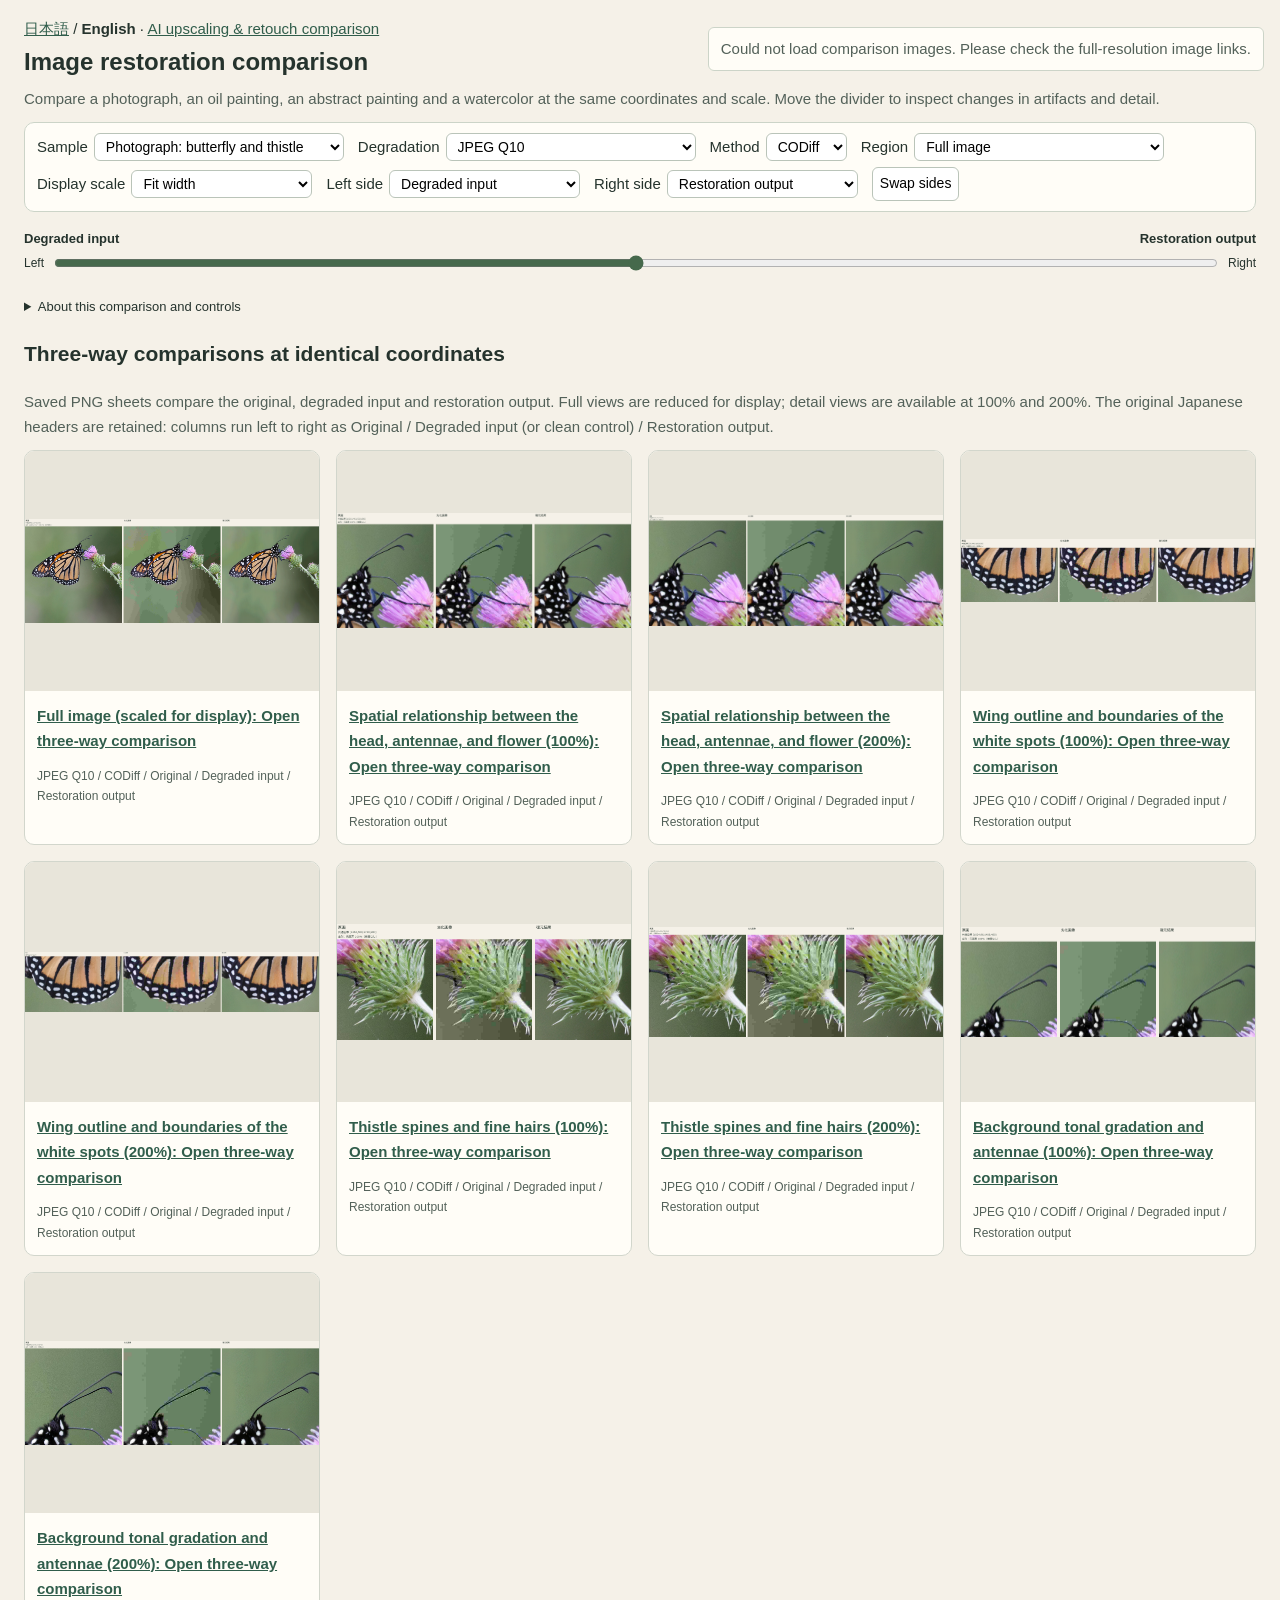
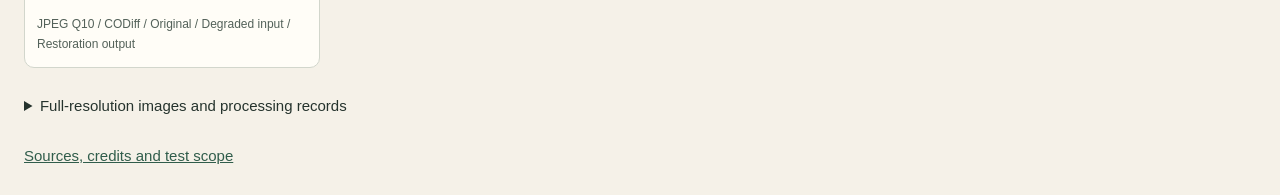
==== commit 6a06cdea: "Link AI retouch comparison from Japanese and English pages" ====
--- a/en/index.html
+++ b/en/index.html
@@ -2,7 +2,7 @@
 <title>Image restoration: original, degraded input and restoration output</title><style>
 *{box-sizing:border-box}body{margin:0;background:#f5f1e8;color:#25332d;font:15px/1.7 Arial,sans-serif}main{max-width:1450px;margin:auto;padding:28px}h1{font-size:27px;margin:0 0 12px}h2{font-size:21px}p{color:#536159}a{color:#305d4b}fieldset{border:1px solid #ccd4c8;border-radius:10px;background:#fffdf7;padding:14px;margin:20px 0}label{display:inline-flex;gap:8px;align-items:center;margin:5px 14px 5px 0}select,button{font:inherit;background:white;border:1px solid #bac4b9;border-radius:6px;padding:5px 8px}button{cursor:pointer}.notice{border-left:4px solid #7b9581;background:#fffdf7;padding:12px 16px}.readout{display:flex;justify-content:space-between;gap:20px;font-weight:bold}.scroll{background:#d8d7cc;border:1px solid #b8c1b5;border-radius:10px;overflow:auto;max-height:76vh;padding:10px}.stage{position:relative;overflow:hidden}.layer{position:absolute;inset:0;overflow:hidden}canvas{display:block;image-rendering:pixelated}.line{position:absolute;top:0;bottom:0;width:2px;background:white;box-shadow:0 0 0 1px #27392c;pointer-events:none}.range{display:flex;align-items:center;gap:14px;margin:12px 0}input[type=range]{width:100%;accent-color:#46694c}.gallery{display:grid;grid-template-columns:repeat(auto-fit,minmax(300px,1fr));gap:16px}.card{border:1px solid #d2d6cc;border-radius:10px;background:#fffdf7;overflow:hidden}.card img{display:block;width:100%;height:240px;object-fit:contain;background:#e8e5da}.card a{display:block;padding:12px 12px 0;font-weight:bold}.card p{padding:0 12px;font-size:12px}.small{font-size:12px}.links a{display:inline-block;margin:5px 18px 5px 0}details{margin:25px 0}pre{white-space:pre-wrap;overflow-wrap:anywhere;font-size:12px}@media(max-width:600px){main{padding:15px}h1{font-size:23px}fieldset{min-width:0}label{display:flex;flex-wrap:wrap;margin-right:0}select{max-width:100%}}
 html{overflow-y:scroll}main{max-width:none;padding:16px 24px}h1{font-size:24px;margin:0 0 4px}main>p{margin:4px 0 10px}fieldset{display:flex;flex-wrap:wrap;gap:6px 14px;margin:10px 0;padding:10px 12px;min-width:0}fieldset label{margin:0;gap:6px}select,button{font-size:14px;padding:4px 7px}select{max-width:250px}.readout{font-size:13px;gap:12px}.viewerTools{position:sticky;top:0;z-index:5;max-width:100%;margin:0 auto;padding:6px 0;background:#f5f1e8}.range{gap:8px;margin:3px 0}.range span{font-size:12px}.scroll{background:transparent;border:0;border-radius:0;padding:0;max-height:none}.stage{margin:0 auto;background:#d8d7cc;box-shadow:0 0 0 1px #b8c1b5;border-radius:6px;cursor:col-resize;user-select:none}.stage canvas{image-rendering:auto}.handle{position:absolute;z-index:3;width:36px;height:36px;padding:0;border:2px solid white;border-radius:50%;background:#25332de6;color:white;box-shadow:0 1px 5px #0006;transform:translate(-50%,-50%);font-size:24px;line-height:28px;cursor:col-resize;touch-action:none}.line{z-index:2}.viewerTools p,#coords{font-size:12px;margin:3px 0}#coords{text-align:center}#status:empty{display:none}#status:not(:empty){position:fixed;top:12px;right:16px;z-index:9;padding:8px 12px;background:#fffdf7;border:1px solid #ccd4c8;border-radius:6px}.about{margin:14px 0}.about summary{cursor:pointer;font-size:13px}.about .notice{margin:8px 0}.gallery{grid-template-columns:repeat(auto-fit,minmax(280px,1fr))}@media(max-width:600px){main{padding:12px}fieldset label{display:flex;flex-wrap:wrap;max-width:100%}select{max-width:100%}h1{font-size:21px}}
-</style><main><nav aria-label="Language"><a href="../index.html" lang="ja">日本語</a> / <strong>English</strong></nav><h1>Image restoration comparison</h1>
+</style><main><nav aria-label="Language"><a href="../index.html" lang="ja">日本語</a> / <strong>English</strong> · <a href="https://mxd2024.github.io/image-repair-comparison/en/">AI upscaling &amp; retouch comparison</a></nav><h1>Image restoration comparison</h1>
 <p>Compare a photograph, an oil painting, an abstract painting and a watercolor at the same coordinates and scale. Move the divider to inspect changes in artifacts and detail.</p>
 <fieldset><label>Sample<select id="case"></select></label><label>Degradation<select id="condition"></select></label><label>Method<select id="method"></select></label><label>Region<select id="roi"></select></label><label>Display scale<select id="zoom"><option value="width" selected>Fit width</option><option value="fit">Fit entire image</option><option value="0.25">25%</option><option value="0.5">50%</option><option value="1">100% (native pixels)</option><option value="2">200% (no interpolation)</option></select></label><label>Left side<select id="left"><option value="input" selected>Degraded input</option><option value="result">Restoration output</option><option value="gt">Original (evaluation only)</option></select></label><label>Right side<select id="right"><option value="result" selected>Restoration output</option><option value="input">Degraded input</option><option value="gt">Original (evaluation only)</option></select></label><button id="swap">Swap sides</button></fieldset>
 <section id="comparison"><div class="viewerTools" id="viewerTools"><div class="readout"><span id="leftLabel">Degraded input</span><span id="rightLabel">Restoration output</span></div><div class="range"><span>Left</span><input id="split" type="range" min="0" max="100" value="50" aria-label="Comparison divider"><span>Right</span></div><p id="boundaryValue" class="small"></p></div><p id="status" role="status"></p>
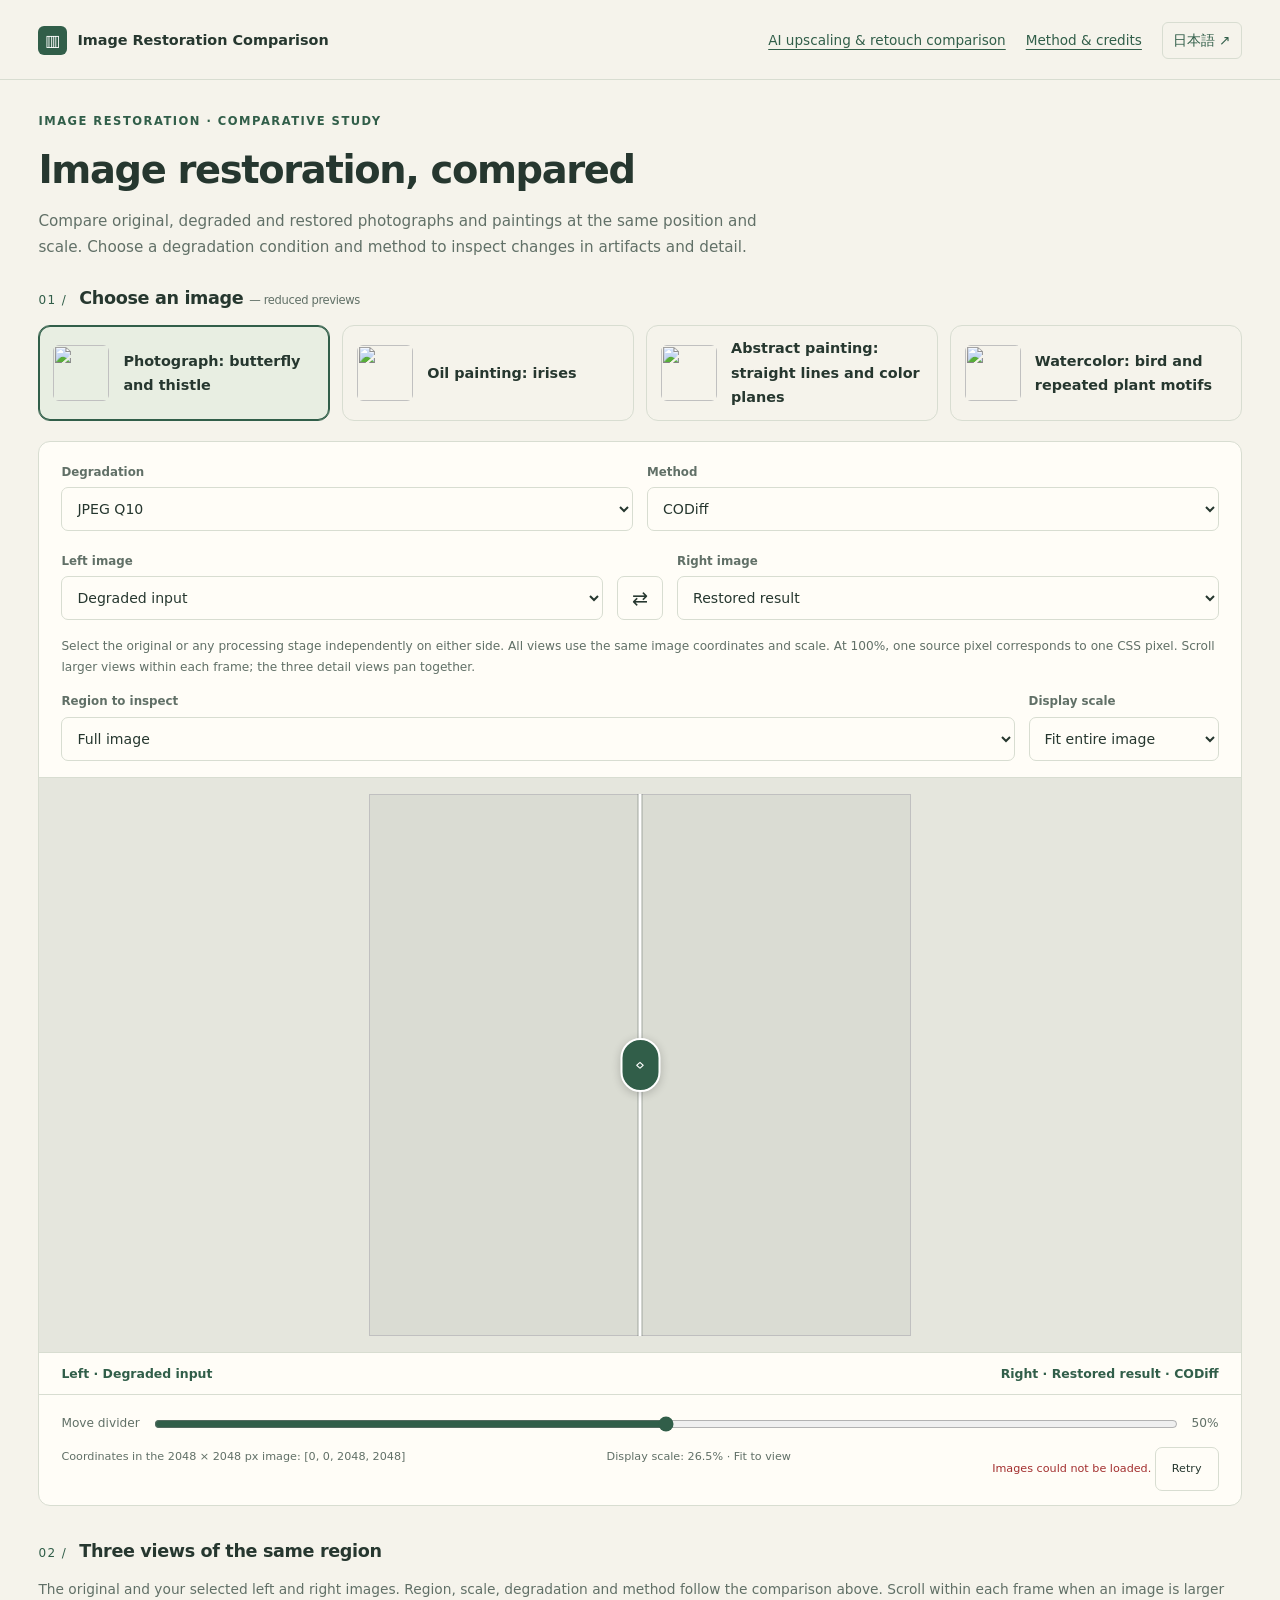
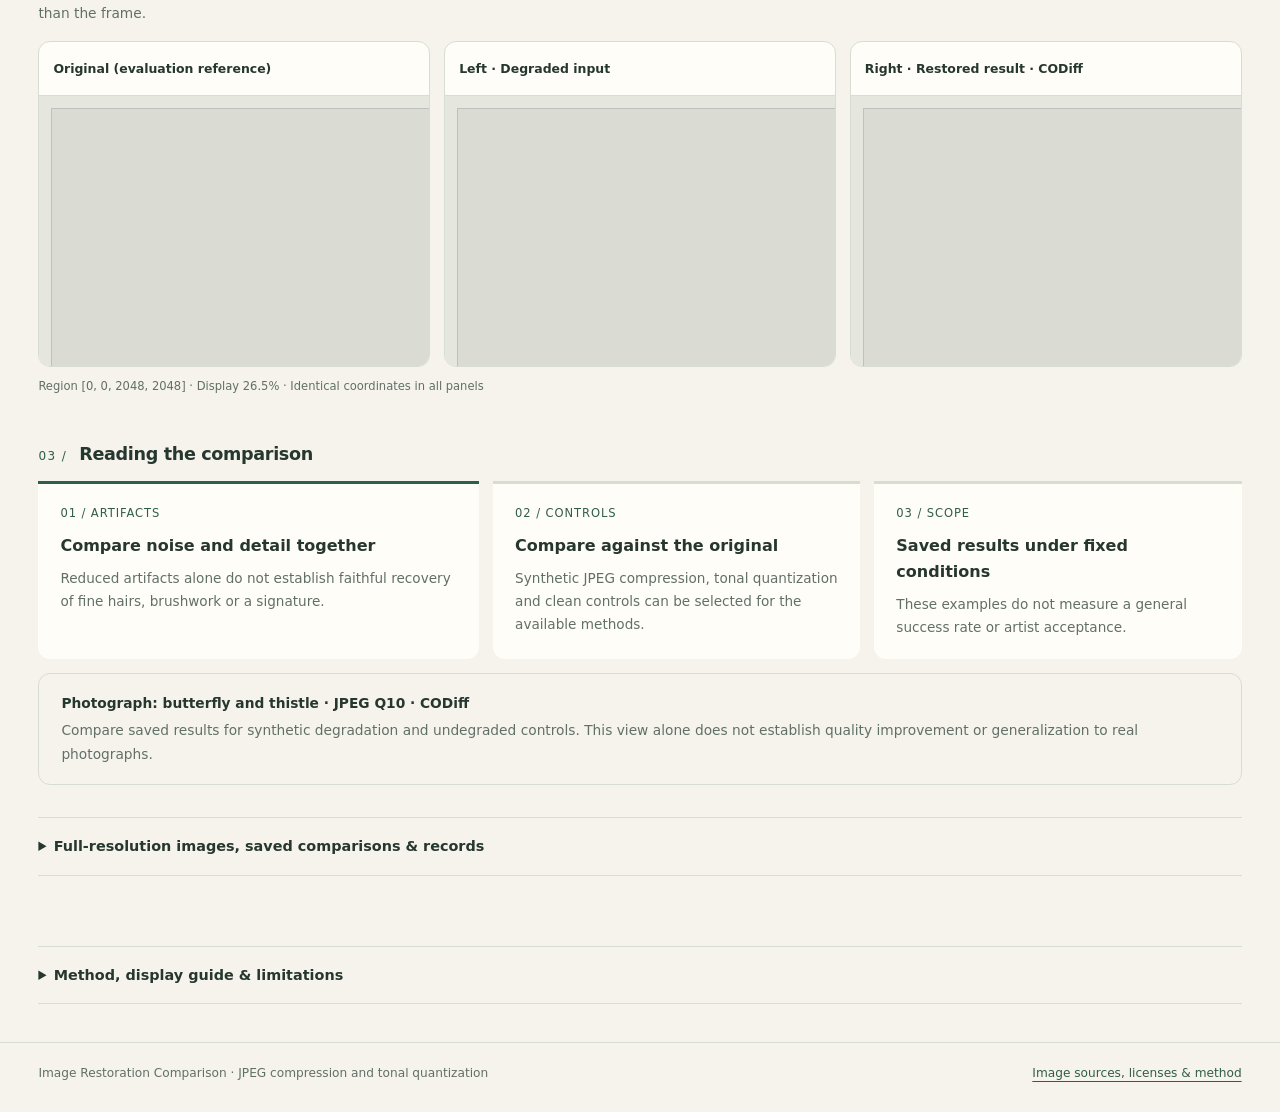
==== commit 5ddef476: "Unify bilingual comparison layout and image controls" ====
--- a/en/index.html
+++ b/en/index.html
@@ -1,76 +1,86 @@
-<!doctype html><html lang="en"><meta charset="utf-8"><meta name="viewport" content="width=device-width,initial-scale=1">
-<title>Image restoration: original, degraded input and restoration output</title><style>
-*{box-sizing:border-box}body{margin:0;background:#f5f1e8;color:#25332d;font:15px/1.7 Arial,sans-serif}main{max-width:1450px;margin:auto;padding:28px}h1{font-size:27px;margin:0 0 12px}h2{font-size:21px}p{color:#536159}a{color:#305d4b}fieldset{border:1px solid #ccd4c8;border-radius:10px;background:#fffdf7;padding:14px;margin:20px 0}label{display:inline-flex;gap:8px;align-items:center;margin:5px 14px 5px 0}select,button{font:inherit;background:white;border:1px solid #bac4b9;border-radius:6px;padding:5px 8px}button{cursor:pointer}.notice{border-left:4px solid #7b9581;background:#fffdf7;padding:12px 16px}.readout{display:flex;justify-content:space-between;gap:20px;font-weight:bold}.scroll{background:#d8d7cc;border:1px solid #b8c1b5;border-radius:10px;overflow:auto;max-height:76vh;padding:10px}.stage{position:relative;overflow:hidden}.layer{position:absolute;inset:0;overflow:hidden}canvas{display:block;image-rendering:pixelated}.line{position:absolute;top:0;bottom:0;width:2px;background:white;box-shadow:0 0 0 1px #27392c;pointer-events:none}.range{display:flex;align-items:center;gap:14px;margin:12px 0}input[type=range]{width:100%;accent-color:#46694c}.gallery{display:grid;grid-template-columns:repeat(auto-fit,minmax(300px,1fr));gap:16px}.card{border:1px solid #d2d6cc;border-radius:10px;background:#fffdf7;overflow:hidden}.card img{display:block;width:100%;height:240px;object-fit:contain;background:#e8e5da}.card a{display:block;padding:12px 12px 0;font-weight:bold}.card p{padding:0 12px;font-size:12px}.small{font-size:12px}.links a{display:inline-block;margin:5px 18px 5px 0}details{margin:25px 0}pre{white-space:pre-wrap;overflow-wrap:anywhere;font-size:12px}@media(max-width:600px){main{padding:15px}h1{font-size:23px}fieldset{min-width:0}label{display:flex;flex-wrap:wrap;margin-right:0}select{max-width:100%}}
-html{overflow-y:scroll}main{max-width:none;padding:16px 24px}h1{font-size:24px;margin:0 0 4px}main>p{margin:4px 0 10px}fieldset{display:flex;flex-wrap:wrap;gap:6px 14px;margin:10px 0;padding:10px 12px;min-width:0}fieldset label{margin:0;gap:6px}select,button{font-size:14px;padding:4px 7px}select{max-width:250px}.readout{font-size:13px;gap:12px}.viewerTools{position:sticky;top:0;z-index:5;max-width:100%;margin:0 auto;padding:6px 0;background:#f5f1e8}.range{gap:8px;margin:3px 0}.range span{font-size:12px}.scroll{background:transparent;border:0;border-radius:0;padding:0;max-height:none}.stage{margin:0 auto;background:#d8d7cc;box-shadow:0 0 0 1px #b8c1b5;border-radius:6px;cursor:col-resize;user-select:none}.stage canvas{image-rendering:auto}.handle{position:absolute;z-index:3;width:36px;height:36px;padding:0;border:2px solid white;border-radius:50%;background:#25332de6;color:white;box-shadow:0 1px 5px #0006;transform:translate(-50%,-50%);font-size:24px;line-height:28px;cursor:col-resize;touch-action:none}.line{z-index:2}.viewerTools p,#coords{font-size:12px;margin:3px 0}#coords{text-align:center}#status:empty{display:none}#status:not(:empty){position:fixed;top:12px;right:16px;z-index:9;padding:8px 12px;background:#fffdf7;border:1px solid #ccd4c8;border-radius:6px}.about{margin:14px 0}.about summary{cursor:pointer;font-size:13px}.about .notice{margin:8px 0}.gallery{grid-template-columns:repeat(auto-fit,minmax(280px,1fr))}@media(max-width:600px){main{padding:12px}fieldset label{display:flex;flex-wrap:wrap;max-width:100%}select{max-width:100%}h1{font-size:21px}}
-</style><main><nav aria-label="Language"><a href="../index.html" lang="ja">日本語</a> / <strong>English</strong> · <a href="https://mxd2024.github.io/image-repair-comparison/en/">AI upscaling &amp; retouch comparison</a></nav><h1>Image restoration comparison</h1>
-<p>Compare a photograph, an oil painting, an abstract painting and a watercolor at the same coordinates and scale. Move the divider to inspect changes in artifacts and detail.</p>
-<fieldset><label>Sample<select id="case"></select></label><label>Degradation<select id="condition"></select></label><label>Method<select id="method"></select></label><label>Region<select id="roi"></select></label><label>Display scale<select id="zoom"><option value="width" selected>Fit width</option><option value="fit">Fit entire image</option><option value="0.25">25%</option><option value="0.5">50%</option><option value="1">100% (native pixels)</option><option value="2">200% (no interpolation)</option></select></label><label>Left side<select id="left"><option value="input" selected>Degraded input</option><option value="result">Restoration output</option><option value="gt">Original (evaluation only)</option></select></label><label>Right side<select id="right"><option value="result" selected>Restoration output</option><option value="input">Degraded input</option><option value="gt">Original (evaluation only)</option></select></label><button id="swap">Swap sides</button></fieldset>
-<section id="comparison"><div class="viewerTools" id="viewerTools"><div class="readout"><span id="leftLabel">Degraded input</span><span id="rightLabel">Restoration output</span></div><div class="range"><span>Left</span><input id="split" type="range" min="0" max="100" value="50" aria-label="Comparison divider"><span>Right</span></div><p id="boundaryValue" class="small"></p></div><p id="status" role="status"></p>
-<div class="scroll" id="viewport"><div class="stage" id="stage" hidden><div class="layer"><canvas id="a"></canvas></div><div class="layer" id="cover"><canvas id="b"></canvas></div><div class="line" id="line"></div><button class="handle" id="handle" type="button" tabindex="-1" aria-label="Drag comparison divider">↔</button></div></div><p id="coords" class="small"></p></section>
-<details class="about"><summary>About this comparison and controls</summary><div class="notice">This gallery shows how image restoration methods affect photographs and paintings with added JPEG compression or tonal quantization. Compare the original, degraded input and restoration output.</div><p id="entryNote" class="small"></p><p class="small">Drag the divider on the image or use the slider to compare. Fit width fills the available width while preserving the aspect ratio. Fit entire image keeps the whole selected region on screen. At native 100% or 200%, scroll inside the frame to inspect details.</p></details>
-<h2>Three-way comparisons at identical coordinates</h2><p>Saved PNG sheets compare the original, degraded input and restoration output. Full views are reduced for display; detail views are available at 100% and 200%. The original Japanese headers are retained: columns run left to right as Original / Degraded input (or clean control) / Restoration output.</p><div class="gallery" id="gallery"></div>
-<details><summary>Full-resolution images and processing records</summary><div class="links" id="full"></div><div id="records"></div><p class="links"><a href="manifest.json">Image SHA256 hashes and coordinates</a><a href="../metrics.json">Full auxiliary metric records</a><a href="../output-audit.json">Saved-pixel and link audit</a></p><p class="small">Passing metric or software checks does not establish acceptable image quality. Porting, tiling and crop conditions are recorded below. Software checks do not substitute for browser interaction checks.</p></details><p><a href="credits.html">Sources, credits and test scope</a></p></main>
-<script id="data" type="application/json">{"synthetic_conditions": true, "comparison_only": true, "presentation": {"language": "en", "mode": "split", "left": "input", "right": "result", "initial_region": "full", "initial_scale": "width", "initial_boundary_percent": 50, "coordinate_system": "native xyxy; no LR x4 transform; legacy ROI.zoom ignored", "updated_utc": "2026-10-22T15:10:43.459139+00:00", "initial_method": "codiff"}, "entries": [{"case": "realistic", "case_label": "Photograph: butterfly and thistle", "item": "realistic-q10", "condition": "jpeg-q10", "qf": 10, "checkpoint_qf": 10, "degradation": {}, "method": "swinir", "method_label": "SwinIR", "size": [2048, 2048], "processing": {"Precision": "float32", "Weight QF": 10, "Tile width": 504, "Overlap": 28, "Notes": "Weights selected using the known QF; Q40 weights used for the undegraded control"}, "implementation": null, "condition_label": "JPEG Q10", "metadata": null, "rois": [{"id": "shape", "label": "Spatial relationship between the head, antennae, and flower", "box": [1020, 140, 1520, 680]}, {"id": "edge", "label": "Wing outline and boundaries of the white spots", "box": [520, 940, 1160, 1300]}, {"id": "texture", "label": "Thistle spines and fine hairs", "box": [1360, 600, 1720, 980]}, {"id": "gradient", "label": "Background tonal gradation and antennae", "box": [1024, 96, 1408, 480]}], "sources": {"gt": {"path": "../assets/60b38f14caf7ffe5a4fb66d76aafd6887e5bb752df353e3255de3632ab8dba2b.png", "sha256": "60b38f14caf7ffe5a4fb66d76aafd6887e5bb752df353e3255de3632ab8dba2b", "size": [2048, 2048]}, "input": {"path": "../assets/c1e16b5634f279a9ef4845b91852548d3844b1e673fa9af00ee98a042f4943cc.png", "sha256": "c1e16b5634f279a9ef4845b91852548d3844b1e673fa9af00ee98a042f4943cc", "size": [2048, 2048]}, "result": {"path": "../assets/779b82bf4ee502fb1567a1ee424c60c9be726c73275c628825eb984a62c8c332.png", "sha256": "779b82bf4ee502fb1567a1ee424c60c9be726c73275c628825eb984a62c8c332", "size": [2048, 2048]}}, "panels": [{"path": "../comparisons/realistic-q10-swinir-full-preview.png", "source_box": [0, 0, 2048, 2048], "zoom": 1, "display_size": [768, 768], "resampling": "LANCZOS display preview only", "panel_boxes": [[0, 58, 768, 826], [780, 58, 1548, 826], [1560, 58, 2328, 826]], "label": "Full image (scaled for display)"}, {"path": "../comparisons/realistic-q10-swinir-shape-100pct.png", "source_box": [1020, 140, 1520, 680], "zoom": 1, "display_size": [500, 540], "resampling": "none", "panel_boxes": [[0, 58, 500, 598], [512, 58, 1012, 598], [1024, 58, 1524, 598]], "label": "Spatial relationship between the head, antennae, and flower (100%)"}, {"path": "../comparisons/realistic-q10-swinir-shape-200pct.png", "source_box": [1020, 140, 1520, 680], "zoom": 2, "display_size": [1000, 1080], "resampling": "NEAREST", "panel_boxes": [[0, 58, 1000, 1138], [1012, 58, 2012, 1138], [2024, 58, 3024, 1138]], "label": "Spatial relationship between the head, antennae, and flower (200%)"}, {"path": "../comparisons/realistic-q10-swinir-edge-100pct.png", "source_box": [520, 940, 1160, 1300], "zoom": 1, "display_size": [640, 360], "resampling": "none", "panel_boxes": [[0, 58, 640, 418], [652, 58, 1292, 418], [1304, 58, 1944, 418]], "label": "Wing outline and boundaries of the white spots (100%)"}, {"path": "../comparisons/realistic-q10-swinir-edge-200pct.png", "source_box": [520, 940, 1160, 1300], "zoom": 2, "display_size": [1280, 720], "resampling": "NEAREST", "panel_boxes": [[0, 58, 1280, 778], [1292, 58, 2572, 778], [2584, 58, 3864, 778]], "label": "Wing outline and boundaries of the white spots (200%)"}, {"path": "../comparisons/realistic-q10-swinir-texture-100pct.png", "source_box": [1360, 600, 1720, 980], "zoom": 1, "display_size": [360, 380], "resampling": "none", "panel_boxes": [[0, 58, 360, 438], [372, 58, 732, 438], [744, 58, 1104, 438]], "label": "Thistle spines and fine hairs (100%)"}, {"path": "../comparisons/realistic-q10-swinir-texture-200pct.png", "source_box": [1360, 600, 1720, 980], "zoom": 2, "display_size": [720, 760], "resampling": "NEAREST", "panel_boxes": [[0, 58, 720, 818], [732, 58, 1452, 818], [1464, 58, 2184, 818]], "label": "Thistle spines and fine hairs (200%)"}, {"path": "../comparisons/realistic-q10-swinir-gradient-100pct.png", "source_box": [1024, 96, 1408, 480], "zoom": 1, "display_size": [384, 384], "resampling": "none", "panel_boxes": [[0, 58, 384, 442], [396, 58, 780, 442], [792, 58, 1176, 442]], "label": "Background tonal gradation and antennae (100%)"}, {"path": "../comparisons/realistic-q10-swinir-gradient-200pct.png", "source_box": [1024, 96, 1408, 480], "zoom": 2, "display_size": [768, 768], "resampling": "NEAREST", "panel_boxes": [[0, 58, 768, 826], [780, 58, 1548, 826], [1560, 58, 2328, 826]], "label": "Background tonal gradation and antennae (200%)"}]}, {"case": "realistic", "case_label": "Photograph: butterfly and thistle", "item": "realistic-q10", "condition": "jpeg-q10", "qf": 10, "checkpoint_qf": 10, "degradation": {}, "method": "codiff", "method_label": "CODiff", "size": [2048, 2048], "processing": {"Precision": "fp16", "seed": 20261022, "VAE tiling": false, "Reflection padding on the right and bottom": [0, 0], "Color matching": "Official AdaIN using the degraded input as the color reference", "Notes": "QF is not provided to the model. The SD2.1 base model uses the recorded community mirror"}, "implementation": null, "condition_label": "JPEG Q10", "metadata": null, "rois": [{"id": "shape", "label": "Spatial relationship between the head, antennae, and flower", "box": [1020, 140, 1520, 680]}, {"id": "edge", "label": "Wing outline and boundaries of the white spots", "box": [520, 940, 1160, 1300]}, {"id": "texture", "label": "Thistle spines and fine hairs", "box": [1360, 600, 1720, 980]}, {"id": "gradient", "label": "Background tonal gradation and antennae", "box": [1024, 96, 1408, 480]}], "sources": {"gt": {"path": "../assets/60b38f14caf7ffe5a4fb66d76aafd6887e5bb752df353e3255de3632ab8dba2b.png", "sha256": "60b38f14caf7ffe5a4fb66d76aafd6887e5bb752df353e3255de3632ab8dba2b", "size": [2048, 2048]}, "input": {"path": "../assets/c1e16b5634f279a9ef4845b91852548d3844b1e673fa9af00ee98a042f4943cc.png", "sha256": "c1e16b5634f279a9ef4845b91852548d3844b1e673fa9af00ee98a042f4943cc", "size": [2048, 2048]}, "result": {"path": "../assets/65ae6f6dfc707930d9eb5be4846d4666f9ca435b1f3427ff30eba307f019983c.png", "sha256": "65ae6f6dfc707930d9eb5be4846d4666f9ca435b1f3427ff30eba307f019983c", "size": [2048, 2048]}}, "panels": [{"path": "../comparisons/realistic-q10-codiff-full-preview.png", "source_box": [0, 0, 2048, 2048], "zoom": 1, "display_size": [768, 768], "resampling": "LANCZOS display preview only", "panel_boxes": [[0, 58, 768, 826], [780, 58, 1548, 826], [1560, 58, 2328, 826]], "label": "Full image (scaled for display)"}, {"path": "../comparisons/realistic-q10-codiff-shape-100pct.png", "source_box": [1020, 140, 1520, 680], "zoom": 1, "display_size": [500, 540], "resampling": "none", "panel_boxes": [[0, 58, 500, 598], [512, 58, 1012, 598], [1024, 58, 1524, 598]], "label": "Spatial relationship between the head, antennae, and flower (100%)"}, {"path": "../comparisons/realistic-q10-codiff-shape-200pct.png", "source_box": [1020, 140, 1520, 680], "zoom": 2, "display_size": [1000, 1080], "resampling": "NEAREST", "panel_boxes": [[0, 58, 1000, 1138], [1012, 58, 2012, 1138], [2024, 58, 3024, 1138]], "label": "Spatial relationship between the head, antennae, and flower (200%)"}, {"path": "../comparisons/realistic-q10-codiff-edge-100pct.png", "source_box": [520, 940, 1160, 1300], "zoom": 1, "display_size": [640, 360], "resampling": "none", "panel_boxes": [[0, 58, 640, 418], [652, 58, 1292, 418], [1304, 58, 1944, 418]], "label": "Wing outline and boundaries of the white spots (100%)"}, {"path": "../comparisons/realistic-q10-codiff-edge-200pct.png", "source_box": [520, 940, 1160, 1300], "zoom": 2, "display_size": [1280, 720], "resampling": "NEAREST", "panel_boxes": [[0, 58, 1280, 778], [1292, 58, 2572, 778], [2584, 58, 3864, 778]], "label": "Wing outline and boundaries of the white spots (200%)"}, {"path": "../comparisons/realistic-q10-codiff-texture-100pct.png", "source_box": [1360, 600, 1720, 980], "zoom": 1, "display_size": [360, 380], "resampling": "none", "panel_boxes": [[0, 58, 360, 438], [372, 58, 732, 438], [744, 58, 1104, 438]], "label": "Thistle spines and fine hairs (100%)"}, {"path": "../comparisons/realistic-q10-codiff-texture-200pct.png", "source_box": [1360, 600, 1720, 980], "zoom": 2, "display_size": [720, 760], "resampling": "NEAREST", "panel_boxes": [[0, 58, 720, 818], [732, 58, 1452, 818], [1464, 58, 2184, 818]], "label": "Thistle spines and fine hairs (200%)"}, {"path": "../comparisons/realistic-q10-codiff-gradient-100pct.png", "source_box": [1024, 96, 1408, 480], "zoom": 1, "display_size": [384, 384], "resampling": "none", "panel_boxes": [[0, 58, 384, 442], [396, 58, 780, 442], [792, 58, 1176, 442]], "label": "Background tonal gradation and antennae (100%)"}, {"path": "../comparisons/realistic-q10-codiff-gradient-200pct.png", "source_box": [1024, 96, 1408, 480], "zoom": 2, "display_size": [768, 768], "resampling": "NEAREST", "panel_boxes": [[0, 58, 768, 826], [780, 58, 1548, 826], [1560, 58, 2328, 826]], "label": "Background tonal gradation and antennae (200%)"}]}, {"case": "realistic", "case_label": "Photograph: butterfly and thistle", "item": "realistic-q20", "condition": "jpeg-q20", "qf": 20, "checkpoint_qf": 20, "degradation": {}, "method": "swinir", "method_label": "SwinIR", "size": [2048, 2048], "processing": {"Precision": "float32", "Weight QF": 20, "Tile width": 504, "Overlap": 28, "Notes": "Weights selected using the known QF; Q40 weights used for the undegraded control"}, "implementation": null, "condition_label": "JPEG Q20", "metadata": null, "rois": [{"id": "shape", "label": "Spatial relationship between the head, antennae, and flower", "box": [1020, 140, 1520, 680]}, {"id": "edge", "label": "Wing outline and boundaries of the white spots", "box": [520, 940, 1160, 1300]}, {"id": "texture", "label": "Thistle spines and fine hairs", "box": [1360, 600, 1720, 980]}, {"id": "gradient", "label": "Background tonal gradation and antennae", "box": [1024, 96, 1408, 480]}], "sources": {"gt": {"path": "../assets/60b38f14caf7ffe5a4fb66d76aafd6887e5bb752df353e3255de3632ab8dba2b.png", "sha256": "60b38f14caf7ffe5a4fb66d76aafd6887e5bb752df353e3255de3632ab8dba2b", "size": [2048, 2048]}, "input": {"path": "../assets/0415506e487e0e6c5df1b7b134dfda4a4048eaf8fd8e240ea5502bfcbe695beb.png", "sha256": "0415506e487e0e6c5df1b7b134dfda4a4048eaf8fd8e240ea5502bfcbe695beb", "size": [2048, 2048]}, "result": {"path": "../assets/bd1c62673da31745d893f4c5d77430eac7da6f21ff3bd975deaa514fe7f79cdf.png", "sha256": "bd1c62673da31745d893f4c5d77430eac7da6f21ff3bd975deaa514fe7f79cdf", "size": [2048, 2048]}}, "panels": [{"path": "../comparisons/realistic-q20-swinir-full-preview.png", "source_box": [0, 0, 2048, 2048], "zoom": 1, "display_size": [768, 768], "resampling": "LANCZOS display preview only", "panel_boxes": [[0, 58, 768, 826], [780, 58, 1548, 826], [1560, 58, 2328, 826]], "label": "Full image (scaled for display)"}, {"path": "../comparisons/realistic-q20-swinir-shape-100pct.png", "source_box": [1020, 140, 1520, 680], "zoom": 1, "display_size": [500, 540], "resampling": "none", "panel_boxes": [[0, 58, 500, 598], [512, 58, 1012, 598], [1024, 58, 1524, 598]], "label": "Spatial relationship between the head, antennae, and flower (100%)"}, {"path": "../comparisons/realistic-q20-swinir-shape-200pct.png", "source_box": [1020, 140, 1520, 680], "zoom": 2, "display_size": [1000, 1080], "resampling": "NEAREST", "panel_boxes": [[0, 58, 1000, 1138], [1012, 58, 2012, 1138], [2024, 58, 3024, 1138]], "label": "Spatial relationship between the head, antennae, and flower (200%)"}, {"path": "../comparisons/realistic-q20-swinir-edge-100pct.png", "source_box": [520, 940, 1160, 1300], "zoom": 1, "display_size": [640, 360], "resampling": "none", "panel_boxes": [[0, 58, 640, 418], [652, 58, 1292, 418], [1304, 58, 1944, 418]], "label": "Wing outline and boundaries of the white spots (100%)"}, {"path": "../comparisons/realistic-q20-swinir-edge-200pct.png", "source_box": [520, 940, 1160, 1300], "zoom": 2, "display_size": [1280, 720], "resampling": "NEAREST", "panel_boxes": [[0, 58, 1280, 778], [1292, 58, 2572, 778], [2584, 58, 3864, 778]], "label": "Wing outline and boundaries of the white spots (200%)"}, {"path": "../comparisons/realistic-q20-swinir-texture-100pct.png", "source_box": [1360, 600, 1720, 980], "zoom": 1, "display_size": [360, 380], "resampling": "none", "panel_boxes": [[0, 58, 360, 438], [372, 58, 732, 438], [744, 58, 1104, 438]], "label": "Thistle spines and fine hairs (100%)"}, {"path": "../comparisons/realistic-q20-swinir-texture-200pct.png", "source_box": [1360, 600, 1720, 980], "zoom": 2, "display_size": [720, 760], "resampling": "NEAREST", "panel_boxes": [[0, 58, 720, 818], [732, 58, 1452, 818], [1464, 58, 2184, 818]], "label": "Thistle spines and fine hairs (200%)"}, {"path": "../comparisons/realistic-q20-swinir-gradient-100pct.png", "source_box": [1024, 96, 1408, 480], "zoom": 1, "display_size": [384, 384], "resampling": "none", "panel_boxes": [[0, 58, 384, 442], [396, 58, 780, 442], [792, 58, 1176, 442]], "label": "Background tonal gradation and antennae (100%)"}, {"path": "../comparisons/realistic-q20-swinir-gradient-200pct.png", "source_box": [1024, 96, 1408, 480], "zoom": 2, "display_size": [768, 768], "resampling": "NEAREST", "panel_boxes": [[0, 58, 768, 826], [780, 58, 1548, 826], [1560, 58, 2328, 826]], "label": "Background tonal gradation and antennae (200%)"}]}, {"case": "realistic", "case_label": "Photograph: butterfly and thistle", "item": "realistic-q20", "condition": "jpeg-q20", "qf": 20, "checkpoint_qf": 20, "degradation": {}, "method": "codiff", "method_label": "CODiff", "size": [2048, 2048], "processing": {"Precision": "fp16", "seed": 20261022, "VAE tiling": false, "Reflection padding on the right and bottom": [0, 0], "Color matching": "Official AdaIN using the degraded input as the color reference", "Notes": "QF is not provided to the model. The SD2.1 base model uses the recorded community mirror"}, "implementation": null, "condition_label": "JPEG Q20", "metadata": null, "rois": [{"id": "shape", "label": "Spatial relationship between the head, antennae, and flower", "box": [1020, 140, 1520, 680]}, {"id": "edge", "label": "Wing outline and boundaries of the white spots", "box": [520, 940, 1160, 1300]}, {"id": "texture", "label": "Thistle spines and fine hairs", "box": [1360, 600, 1720, 980]}, {"id": "gradient", "label": "Background tonal gradation and antennae", "box": [1024, 96, 1408, 480]}], "sources": {"gt": {"path": "../assets/60b38f14caf7ffe5a4fb66d76aafd6887e5bb752df353e3255de3632ab8dba2b.png", "sha256": "60b38f14caf7ffe5a4fb66d76aafd6887e5bb752df353e3255de3632ab8dba2b", "size": [2048, 2048]}, "input": {"path": "../assets/0415506e487e0e6c5df1b7b134dfda4a4048eaf8fd8e240ea5502bfcbe695beb.png", "sha256": "0415506e487e0e6c5df1b7b134dfda4a4048eaf8fd8e240ea5502bfcbe695beb", "size": [2048, 2048]}, "result": {"path": "../assets/859ed88cbe21a635c83cc94f12f6488cc210b5f8fc92f290527d2623d693d747.png", "sha256": "859ed88cbe21a635c83cc94f12f6488cc210b5f8fc92f290527d2623d693d747", "size": [2048, 2048]}}, "panels": [{"path": "../comparisons/realistic-q20-codiff-full-preview.png", "source_box": [0, 0, 2048, 2048], "zoom": 1, "display_size": [768, 768], "resampling": "LANCZOS display preview only", "panel_boxes": [[0, 58, 768, 826], [780, 58, 1548, 826], [1560, 58, 2328, 826]], "label": "Full image (scaled for display)"}, {"path": "../comparisons/realistic-q20-codiff-shape-100pct.png", "source_box": [1020, 140, 1520, 680], "zoom": 1, "display_size": [500, 540], "resampling": "none", "panel_boxes": [[0, 58, 500, 598], [512, 58, 1012, 598], [1024, 58, 1524, 598]], "label": "Spatial relationship between the head, antennae, and flower (100%)"}, {"path": "../comparisons/realistic-q20-codiff-shape-200pct.png", "source_box": [1020, 140, 1520, 680], "zoom": 2, "display_size": [1000, 1080], "resampling": "NEAREST", "panel_boxes": [[0, 58, 1000, 1138], [1012, 58, 2012, 1138], [2024, 58, 3024, 1138]], "label": "Spatial relationship between the head, antennae, and flower (200%)"}, {"path": "../comparisons/realistic-q20-codiff-edge-100pct.png", "source_box": [520, 940, 1160, 1300], "zoom": 1, "display_size": [640, 360], "resampling": "none", "panel_boxes": [[0, 58, 640, 418], [652, 58, 1292, 418], [1304, 58, 1944, 418]], "label": "Wing outline and boundaries of the white spots (100%)"}, {"path": "../comparisons/realistic-q20-codiff-edge-200pct.png", "source_box": [520, 940, 1160, 1300], "zoom": 2, "display_size": [1280, 720], "resampling": "NEAREST", "panel_boxes": [[0, 58, 1280, 778], [1292, 58, 2572, 778], [2584, 58, 3864, 778]], "label": "Wing outline and boundaries of the white spots (200%)"}, {"path": "../comparisons/realistic-q20-codiff-texture-100pct.png", "source_box": [1360, 600, 1720, 980], "zoom": 1, "display_size": [360, 380], "resampling": "none", "panel_boxes": [[0, 58, 360, 438], [372, 58, 732, 438], [744, 58, 1104, 438]], "label": "Thistle spines and fine hairs (100%)"}, {"path": "../comparisons/realistic-q20-codiff-texture-200pct.png", "source_box": [1360, 600, 1720, 980], "zoom": 2, "display_size": [720, 760], "resampling": "NEAREST", "panel_boxes": [[0, 58, 720, 818], [732, 58, 1452, 818], [1464, 58, 2184, 818]], "label": "Thistle spines and fine hairs (200%)"}, {"path": "../comparisons/realistic-q20-codiff-gradient-100pct.png", "source_box": [1024, 96, 1408, 480], "zoom": 1, "display_size": [384, 384], "resampling": "none", "panel_boxes": [[0, 58, 384, 442], [396, 58, 780, 442], [792, 58, 1176, 442]], "label": "Background tonal gradation and antennae (100%)"}, {"path": "../comparisons/realistic-q20-codiff-gradient-200pct.png", "source_box": [1024, 96, 1408, 480], "zoom": 2, "display_size": [768, 768], "resampling": "NEAREST", "panel_boxes": [[0, 58, 768, 826], [780, 58, 1548, 826], [1560, 58, 2328, 826]], "label": "Background tonal gradation and antennae (200%)"}]}, {"case": "realistic", "case_label": "Photograph: butterfly and thistle", "item": "realistic-q40", "condition": "jpeg-q40", "qf": 40, "checkpoint_qf": 40, "degradation": {}, "method": "swinir", "method_label": "SwinIR", "size": [2048, 2048], "processing": {"Precision": "float32", "Weight QF": 40, "Tile width": 504, "Overlap": 28, "Notes": "Weights selected using the known QF; Q40 weights used for the undegraded control"}, "implementation": null, "condition_label": "JPEG Q40", "metadata": null, "rois": [{"id": "shape", "label": "Spatial relationship between the head, antennae, and flower", "box": [1020, 140, 1520, 680]}, {"id": "edge", "label": "Wing outline and boundaries of the white spots", "box": [520, 940, 1160, 1300]}, {"id": "texture", "label": "Thistle spines and fine hairs", "box": [1360, 600, 1720, 980]}, {"id": "gradient", "label": "Background tonal gradation and antennae", "box": [1024, 96, 1408, 480]}], "sources": {"gt": {"path": "../assets/60b38f14caf7ffe5a4fb66d76aafd6887e5bb752df353e3255de3632ab8dba2b.png", "sha256": "60b38f14caf7ffe5a4fb66d76aafd6887e5bb752df353e3255de3632ab8dba2b", "size": [2048, 2048]}, "input": {"path": "../assets/6b9bc07ab20b18bab2e62673b9ff00d5fc6bb73377cfe3002af16e466d551364.png", "sha256": "6b9bc07ab20b18bab2e62673b9ff00d5fc6bb73377cfe3002af16e466d551364", "size": [2048, 2048]}, "result": {"path": "../assets/62c9531a86e1890045204286c52bd2007f1e82423f04064c1d1c3b6ab00344bd.png", "sha256": "62c9531a86e1890045204286c52bd2007f1e82423f04064c1d1c3b6ab00344bd", "size": [2048, 2048]}}, "panels": [{"path": "../comparisons/realistic-q40-swinir-full-preview.png", "source_box": [0, 0, 2048, 2048], "zoom": 1, "display_size": [768, 768], "resampling": "LANCZOS display preview only", "panel_boxes": [[0, 58, 768, 826], [780, 58, 1548, 826], [1560, 58, 2328, 826]], "label": "Full image (scaled for display)"}, {"path": "../comparisons/realistic-q40-swinir-shape-100pct.png", "source_box": [1020, 140, 1520, 680], "zoom": 1, "display_size": [500, 540], "resampling": "none", "panel_boxes": [[0, 58, 500, 598], [512, 58, 1012, 598], [1024, 58, 1524, 598]], "label": "Spatial relationship between the head, antennae, and flower (100%)"}, {"path": "../comparisons/realistic-q40-swinir-shape-200pct.png", "source_box": [1020, 140, 1520, 680], "zoom": 2, "display_size": [1000, 1080], "resampling": "NEAREST", "panel_boxes": [[0, 58, 1000, 1138], [1012, 58, 2012, 1138], [2024, 58, 3024, 1138]], "label": "Spatial relationship between the head, antennae, and flower (200%)"}, {"path": "../comparisons/realistic-q40-swinir-edge-100pct.png", "source_box": [520, 940, 1160, 1300], "zoom": 1, "display_size": [640, 360], "resampling": "none", "panel_boxes": [[0, 58, 640, 418], [652, 58, 1292, 418], [1304, 58, 1944, 418]], "label": "Wing outline and boundaries of the white spots (100%)"}, {"path": "../comparisons/realistic-q40-swinir-edge-200pct.png", "source_box": [520, 940, 1160, 1300], "zoom": 2, "display_size": [1280, 720], "resampling": "NEAREST", "panel_boxes": [[0, 58, 1280, 778], [1292, 58, 2572, 778], [2584, 58, 3864, 778]], "label": "Wing outline and boundaries of the white spots (200%)"}, {"path": "../comparisons/realistic-q40-swinir-texture-100pct.png", "source_box": [1360, 600, 1720, 980], "zoom": 1, "display_size": [360, 380], "resampling": "none", "panel_boxes": [[0, 58, 360, 438], [372, 58, 732, 438], [744, 58, 1104, 438]], "label": "Thistle spines and fine hairs (100%)"}, {"path": "../comparisons/realistic-q40-swinir-texture-200pct.png", "source_box": [1360, 600, 1720, 980], "zoom": 2, "display_size": [720, 760], "resampling": "NEAREST", "panel_boxes": [[0, 58, 720, 818], [732, 58, 1452, 818], [1464, 58, 2184, 818]], "label": "Thistle spines and fine hairs (200%)"}, {"path": "../comparisons/realistic-q40-swinir-gradient-100pct.png", "source_box": [1024, 96, 1408, 480], "zoom": 1, "display_size": [384, 384], "resampling": "none", "panel_boxes": [[0, 58, 384, 442], [396, 58, 780, 442], [792, 58, 1176, 442]], "label": "Background tonal gradation and antennae (100%)"}, {"path": "../comparisons/realistic-q40-swinir-gradient-200pct.png", "source_box": [1024, 96, 1408, 480], "zoom": 2, "display_size": [768, 768], "resampling": "NEAREST", "panel_boxes": [[0, 58, 768, 826], [780, 58, 1548, 826], [1560, 58, 2328, 826]], "label": "Background tonal gradation and antennae (200%)"}]}, {"case": "realistic", "case_label": "Photograph: butterfly and thistle", "item": "realistic-q40", "condition": "jpeg-q40", "qf": 40, "checkpoint_qf": 40, "degradation": {}, "method": "codiff", "method_label": "CODiff", "size": [2048, 2048], "processing": {"Precision": "fp16", "seed": 20261022, "VAE tiling": false, "Reflection padding on the right and bottom": [0, 0], "Color matching": "Official AdaIN using the degraded input as the color reference", "Notes": "QF is not provided to the model. The SD2.1 base model uses the recorded community mirror"}, "implementation": null, "condition_label": "JPEG Q40", "metadata": null, "rois": [{"id": "shape", "label": "Spatial relationship between the head, antennae, and flower", "box": [1020, 140, 1520, 680]}, {"id": "edge", "label": "Wing outline and boundaries of the white spots", "box": [520, 940, 1160, 1300]}, {"id": "texture", "label": "Thistle spines and fine hairs", "box": [1360, 600, 1720, 980]}, {"id": "gradient", "label": "Background tonal gradation and antennae", "box": [1024, 96, 1408, 480]}], "sources": {"gt": {"path": "../assets/60b38f14caf7ffe5a4fb66d76aafd6887e5bb752df353e3255de3632ab8dba2b.png", "sha256": "60b38f14caf7ffe5a4fb66d76aafd6887e5bb752df353e3255de3632ab8dba2b", "size": [2048, 2048]}, "input": {"path": "../assets/6b9bc07ab20b18bab2e62673b9ff00d5fc6bb73377cfe3002af16e466d551364.png", "sha256": "6b9bc07ab20b18bab2e62673b9ff00d5fc6bb73377cfe3002af16e466d551364", "size": [2048, 2048]}, "result": {"path": "../assets/70b37d61e009a403fb0737202b2d41176c7adab35ba41fb7039ecb002ec97e81.png", "sha256": "70b37d61e009a403fb0737202b2d41176c7adab35ba41fb7039ecb002ec97e81", "size": [2048, 2048]}}, "panels": [{"path": "../comparisons/realistic-q40-codiff-full-preview.png", "source_box": [0, 0, 2048, 2048], "zoom": 1, "display_size": [768, 768], "resampling": "LANCZOS display preview only", "panel_boxes": [[0, 58, 768, 826], [780, 58, 1548, 826], [1560, 58, 2328, 826]], "label": "Full image (scaled for display)"}, {"path": "../comparisons/realistic-q40-codiff-shape-100pct.png", "source_box": [1020, 140, 1520, 680], "zoom": 1, "display_size": [500, 540], "resampling": "none", "panel_boxes": [[0, 58, 500, 598], [512, 58, 1012, 598], [1024, 58, 1524, 598]], "label": "Spatial relationship between the head, antennae, and flower (100%)"}, {"path": "../comparisons/realistic-q40-codiff-shape-200pct.png", "source_box": [1020, 140, 1520, 680], "zoom": 2, "display_size": [1000, 1080], "resampling": "NEAREST", "panel_boxes": [[0, 58, 1000, 1138], [1012, 58, 2012, 1138], [2024, 58, 3024, 1138]], "label": "Spatial relationship between the head, antennae, and flower (200%)"}, {"path": "../comparisons/realistic-q40-codiff-edge-100pct.png", "source_box": [520, 940, 1160, 1300], "zoom": 1, "display_size": [640, 360], "resampling": "none", "panel_boxes": [[0, 58, 640, 418], [652, 58, 1292, 418], [1304, 58, 1944, 418]], "label": "Wing outline and boundaries of the white spots (100%)"}, {"path": "../comparisons/realistic-q40-codiff-edge-200pct.png", "source_box": [520, 940, 1160, 1300], "zoom": 2, "display_size": [1280, 720], "resampling": "NEAREST", "panel_boxes": [[0, 58, 1280, 778], [1292, 58, 2572, 778], [2584, 58, 3864, 778]], "label": "Wing outline and boundaries of the white spots (200%)"}, {"path": "../comparisons/realistic-q40-codiff-texture-100pct.png", "source_box": [1360, 600, 1720, 980], "zoom": 1, "display_size": [360, 380], "resampling": "none", "panel_boxes": [[0, 58, 360, 438], [372, 58, 732, 438], [744, 58, 1104, 438]], "label": "Thistle spines and fine hairs (100%)"}, {"path": "../comparisons/realistic-q40-codiff-texture-200pct.png", "source_box": [1360, 600, 1720, 980], "zoom": 2, "display_size": [720, 760], "resampling": "NEAREST", "panel_boxes": [[0, 58, 720, 818], [732, 58, 1452, 818], [1464, 58, 2184, 818]], "label": "Thistle spines and fine hairs (200%)"}, {"path": "../comparisons/realistic-q40-codiff-gradient-100pct.png", "source_box": [1024, 96, 1408, 480], "zoom": 1, "display_size": [384, 384], "resampling": "none", "panel_boxes": [[0, 58, 384, 442], [396, 58, 780, 442], [792, 58, 1176, 442]], "label": "Background tonal gradation and antennae (100%)"}, {"path": "../comparisons/realistic-q40-codiff-gradient-200pct.png", "source_box": [1024, 96, 1408, 480], "zoom": 2, "display_size": [768, 768], "resampling": "NEAREST", "panel_boxes": [[0, 58, 768, 826], [780, 58, 1548, 826], [1560, 58, 2328, 826]], "label": "Background tonal gradation and antennae (200%)"}]}, {"case": "realistic", "case_label": "Photograph: butterfly and thistle", "item": "realistic-q60", "condition": "jpeg-q60", "qf": 60, "checkpoint_qf": 40, "degradation": {}, "method": "swinir", "method_label": "SwinIR", "size": [2048, 2048], "processing": {"Precision": "float32", "Weight QF": 40, "Tile width": 504, "Overlap": 28, "Notes": "Q60 input is an extrapolation test using Q40 weights"}, "implementation": null, "condition_label": "JPEG Q60", "metadata": null, "rois": [{"id": "shape", "label": "Spatial relationship between the head, antennae, and flower", "box": [1020, 140, 1520, 680]}, {"id": "edge", "label": "Wing outline and boundaries of the white spots", "box": [520, 940, 1160, 1300]}, {"id": "texture", "label": "Thistle spines and fine hairs", "box": [1360, 600, 1720, 980]}, {"id": "gradient", "label": "Background tonal gradation and antennae", "box": [1024, 96, 1408, 480]}], "sources": {"gt": {"path": "../assets/60b38f14caf7ffe5a4fb66d76aafd6887e5bb752df353e3255de3632ab8dba2b.png", "sha256": "60b38f14caf7ffe5a4fb66d76aafd6887e5bb752df353e3255de3632ab8dba2b", "size": [2048, 2048]}, "input": {"path": "../assets/1f07609977357e9719bc4386240c810639fbb560b862a5e1e2bf62dcea3ee0fc.png", "sha256": "1f07609977357e9719bc4386240c810639fbb560b862a5e1e2bf62dcea3ee0fc", "size": [2048, 2048]}, "result": {"path": "../assets/de09ca67d90dfffb23e5c57677d2870b4ab6582faac9edafda09f921de99d005.png", "sha256": "de09ca67d90dfffb23e5c57677d2870b4ab6582faac9edafda09f921de99d005", "size": [2048, 2048]}}, "panels": [{"path": "../comparisons/realistic-q60-swinir-full-preview.png", "source_box": [0, 0, 2048, 2048], "zoom": 1, "display_size": [768, 768], "resampling": "LANCZOS display preview only", "panel_boxes": [[0, 58, 768, 826], [780, 58, 1548, 826], [1560, 58, 2328, 826]], "label": "Full image (scaled for display)"}, {"path": "../comparisons/realistic-q60-swinir-shape-100pct.png", "source_box": [1020, 140, 1520, 680], "zoom": 1, "display_size": [500, 540], "resampling": "none", "panel_boxes": [[0, 58, 500, 598], [512, 58, 1012, 598], [1024, 58, 1524, 598]], "label": "Spatial relationship between the head, antennae, and flower (100%)"}, {"path": "../comparisons/realistic-q60-swinir-shape-200pct.png", "source_box": [1020, 140, 1520, 680], "zoom": 2, "display_size": [1000, 1080], "resampling": "NEAREST", "panel_boxes": [[0, 58, 1000, 1138], [1012, 58, 2012, 1138], [2024, 58, 3024, 1138]], "label": "Spatial relationship between the head, antennae, and flower (200%)"}, {"path": "../comparisons/realistic-q60-swinir-edge-100pct.png", "source_box": [520, 940, 1160, 1300], "zoom": 1, "display_size": [640, 360], "resampling": "none", "panel_boxes": [[0, 58, 640, 418], [652, 58, 1292, 418], [1304, 58, 1944, 418]], "label": "Wing outline and boundaries of the white spots (100%)"}, {"path": "../comparisons/realistic-q60-swinir-edge-200pct.png", "source_box": [520, 940, 1160, 1300], "zoom": 2, "display_size": [1280, 720], "resampling": "NEAREST", "panel_boxes": [[0, 58, 1280, 778], [1292, 58, 2572, 778], [2584, 58, 3864, 778]], "label": "Wing outline and boundaries of the white spots (200%)"}, {"path": "../comparisons/realistic-q60-swinir-texture-100pct.png", "source_box": [1360, 600, 1720, 980], "zoom": 1, "display_size": [360, 380], "resampling": "none", "panel_boxes": [[0, 58, 360, 438], [372, 58, 732, 438], [744, 58, 1104, 438]], "label": "Thistle spines and fine hairs (100%)"}, {"path": "../comparisons/realistic-q60-swinir-texture-200pct.png", "source_box": [1360, 600, 1720, 980], "zoom": 2, "display_size": [720, 760], "resampling": "NEAREST", "panel_boxes": [[0, 58, 720, 818], [732, 58, 1452, 818], [1464, 58, 2184, 818]], "label": "Thistle spines and fine hairs (200%)"}, {"path": "../comparisons/realistic-q60-swinir-gradient-100pct.png", "source_box": [1024, 96, 1408, 480], "zoom": 1, "display_size": [384, 384], "resampling": "none", "panel_boxes": [[0, 58, 384, 442], [396, 58, 780, 442], [792, 58, 1176, 442]], "label": "Background tonal gradation and antennae (100%)"}, {"path": "../comparisons/realistic-q60-swinir-gradient-200pct.png", "source_box": [1024, 96, 1408, 480], "zoom": 2, "display_size": [768, 768], "resampling": "NEAREST", "panel_boxes": [[0, 58, 768, 826], [780, 58, 1548, 826], [1560, 58, 2328, 826]], "label": "Background tonal gradation and antennae (200%)"}]}, {"case": "realistic", "case_label": "Photograph: butterfly and thistle", "item": "realistic-q60", "condition": "jpeg-q60", "qf": 60, "checkpoint_qf": 40, "degradation": {}, "method": "codiff", "method_label": "CODiff", "size": [2048, 2048], "processing": {"Precision": "fp16", "seed": 20261022, "VAE tiling": false, "Reflection padding on the right and bottom": [0, 0], "Color matching": "Official AdaIN using the degraded input as the color reference", "Notes": "QF is not provided to the model. The SD2.1 base model uses the recorded community mirror"}, "implementation": null, "condition_label": "JPEG Q60", "metadata": null, "rois": [{"id": "shape", "label": "Spatial relationship between the head, antennae, and flower", "box": [1020, 140, 1520, 680]}, {"id": "edge", "label": "Wing outline and boundaries of the white spots", "box": [520, 940, 1160, 1300]}, {"id": "texture", "label": "Thistle spines and fine hairs", "box": [1360, 600, 1720, 980]}, {"id": "gradient", "label": "Background tonal gradation and antennae", "box": [1024, 96, 1408, 480]}], "sources": {"gt": {"path": "../assets/60b38f14caf7ffe5a4fb66d76aafd6887e5bb752df353e3255de3632ab8dba2b.png", "sha256": "60b38f14caf7ffe5a4fb66d76aafd6887e5bb752df353e3255de3632ab8dba2b", "size": [2048, 2048]}, "input": {"path": "../assets/1f07609977357e9719bc4386240c810639fbb560b862a5e1e2bf62dcea3ee0fc.png", "sha256": "1f07609977357e9719bc4386240c810639fbb560b862a5e1e2bf62dcea3ee0fc", "size": [2048, 2048]}, "result": {"path": "../assets/f8ed0fd5ff15ad02075530f3ec18b2d5c6123f1810d9c364d8b5438831bb9034.png", "sha256": "f8ed0fd5ff15ad02075530f3ec18b2d5c6123f1810d9c364d8b5438831bb9034", "size": [2048, 2048]}}, "panels": [{"path": "../comparisons/realistic-q60-codiff-full-preview.png", "source_box": [0, 0, 2048, 2048], "zoom": 1, "display_size": [768, 768], "resampling": "LANCZOS display preview only", "panel_boxes": [[0, 58, 768, 826], [780, 58, 1548, 826], [1560, 58, 2328, 826]], "label": "Full image (scaled for display)"}, {"path": "../comparisons/realistic-q60-codiff-shape-100pct.png", "source_box": [1020, 140, 1520, 680], "zoom": 1, "display_size": [500, 540], "resampling": "none", "panel_boxes": [[0, 58, 500, 598], [512, 58, 1012, 598], [1024, 58, 1524, 598]], "label": "Spatial relationship between the head, antennae, and flower (100%)"}, {"path": "../comparisons/realistic-q60-codiff-shape-200pct.png", "source_box": [1020, 140, 1520, 680], "zoom": 2, "display_size": [1000, 1080], "resampling": "NEAREST", "panel_boxes": [[0, 58, 1000, 1138], [1012, 58, 2012, 1138], [2024, 58, 3024, 1138]], "label": "Spatial relationship between the head, antennae, and flower (200%)"}, {"path": "../comparisons/realistic-q60-codiff-edge-100pct.png", "source_box": [520, 940, 1160, 1300], "zoom": 1, "display_size": [640, 360], "resampling": "none", "panel_boxes": [[0, 58, 640, 418], [652, 58, 1292, 418], [1304, 58, 1944, 418]], "label": "Wing outline and boundaries of the white spots (100%)"}, {"path": "../comparisons/realistic-q60-codiff-edge-200pct.png", "source_box": [520, 940, 1160, 1300], "zoom": 2, "display_size": [1280, 720], "resampling": "NEAREST", "panel_boxes": [[0, 58, 1280, 778], [1292, 58, 2572, 778], [2584, 58, 3864, 778]], "label": "Wing outline and boundaries of the white spots (200%)"}, {"path": "../comparisons/realistic-q60-codiff-texture-100pct.png", "source_box": [1360, 600, 1720, 980], "zoom": 1, "display_size": [360, 380], "resampling": "none", "panel_boxes": [[0, 58, 360, 438], [372, 58, 732, 438], [744, 58, 1104, 438]], "label": "Thistle spines and fine hairs (100%)"}, {"path": "../comparisons/realistic-q60-codiff-texture-200pct.png", "source_box": [1360, 600, 1720, 980], "zoom": 2, "display_size": [720, 760], "resampling": "NEAREST", "panel_boxes": [[0, 58, 720, 818], [732, 58, 1452, 818], [1464, 58, 2184, 818]], "label": "Thistle spines and fine hairs (200%)"}, {"path": "../comparisons/realistic-q60-codiff-gradient-100pct.png", "source_box": [1024, 96, 1408, 480], "zoom": 1, "display_size": [384, 384], "resampling": "none", "panel_boxes": [[0, 58, 384, 442], [396, 58, 780, 442], [792, 58, 1176, 442]], "label": "Background tonal gradation and antennae (100%)"}, {"path": "../comparisons/realistic-q60-codiff-gradient-200pct.png", "source_box": [1024, 96, 1408, 480], "zoom": 2, "display_size": [768, 768], "resampling": "NEAREST", "panel_boxes": [[0, 58, 768, 826], [780, 58, 1548, 826], [1560, 58, 2328, 826]], "label": "Background tonal gradation and antennae (200%)"}]}, {"case": "realistic", "case_label": "Photograph: butterfly and thistle", "item": "realistic-clean", "condition": "normal-control", "qf": null, "checkpoint_qf": 40, "degradation": {}, "method": "swinir", "method_label": "SwinIR", "size": [2048, 2048], "processing": {"Precision": "float32", "Weight QF": 40, "Tile width": 504, "Overlap": 28, "Notes": "Weights selected using the known QF; Q40 weights used for the undegraded control"}, "implementation": null, "condition_label": "Undegraded control", "metadata": null, "rois": [{"id": "shape", "label": "Spatial relationship between the head, antennae, and flower", "box": [1020, 140, 1520, 680]}, {"id": "edge", "label": "Wing outline and boundaries of the white spots", "box": [520, 940, 1160, 1300]}, {"id": "texture", "label": "Thistle spines and fine hairs", "box": [1360, 600, 1720, 980]}, {"id": "gradient", "label": "Background tonal gradation and antennae", "box": [1024, 96, 1408, 480]}], "sources": {"gt": {"path": "../assets/60b38f14caf7ffe5a4fb66d76aafd6887e5bb752df353e3255de3632ab8dba2b.png", "sha256": "60b38f14caf7ffe5a4fb66d76aafd6887e5bb752df353e3255de3632ab8dba2b", "size": [2048, 2048]}, "input": {"path": "../assets/60b38f14caf7ffe5a4fb66d76aafd6887e5bb752df353e3255de3632ab8dba2b.png", "sha256": "60b38f14caf7ffe5a4fb66d76aafd6887e5bb752df353e3255de3632ab8dba2b", "size": [2048, 2048]}, "result": {"path": "../assets/55515e0fdb8deb76042f8de7bacab66d3520fd8fdaf24947fdd85f980b3d5854.png", "sha256": "55515e0fdb8deb76042f8de7bacab66d3520fd8fdaf24947fdd85f980b3d5854", "size": [2048, 2048]}}, "panels": [{"path": "../comparisons/realistic-clean-swinir-full-preview.png", "source_box": [0, 0, 2048, 2048], "zoom": 1, "display_size": [768, 768], "resampling": "LANCZOS display preview only", "panel_boxes": [[0, 58, 768, 826], [780, 58, 1548, 826], [1560, 58, 2328, 826]], "label": "Full image (scaled for display)"}, {"path": "../comparisons/realistic-clean-swinir-shape-100pct.png", "source_box": [1020, 140, 1520, 680], "zoom": 1, "display_size": [500, 540], "resampling": "none", "panel_boxes": [[0, 58, 500, 598], [512, 58, 1012, 598], [1024, 58, 1524, 598]], "label": "Spatial relationship between the head, antennae, and flower (100%)"}, {"path": "../comparisons/realistic-clean-swinir-shape-200pct.png", "source_box": [1020, 140, 1520, 680], "zoom": 2, "display_size": [1000, 1080], "resampling": "NEAREST", "panel_boxes": [[0, 58, 1000, 1138], [1012, 58, 2012, 1138], [2024, 58, 3024, 1138]], "label": "Spatial relationship between the head, antennae, and flower (200%)"}, {"path": "../comparisons/realistic-clean-swinir-edge-100pct.png", "source_box": [520, 940, 1160, 1300], "zoom": 1, "display_size": [640, 360], "resampling": "none", "panel_boxes": [[0, 58, 640, 418], [652, 58, 1292, 418], [1304, 58, 1944, 418]], "label": "Wing outline and boundaries of the white spots (100%)"}, {"path": "../comparisons/realistic-clean-swinir-edge-200pct.png", "source_box": [520, 940, 1160, 1300], "zoom": 2, "display_size": [1280, 720], "resampling": "NEAREST", "panel_boxes": [[0, 58, 1280, 778], [1292, 58, 2572, 778], [2584, 58, 3864, 778]], "label": "Wing outline and boundaries of the white spots (200%)"}, {"path": "../comparisons/realistic-clean-swinir-texture-100pct.png", "source_box": [1360, 600, 1720, 980], "zoom": 1, "display_size": [360, 380], "resampling": "none", "panel_boxes": [[0, 58, 360, 438], [372, 58, 732, 438], [744, 58, 1104, 438]], "label": "Thistle spines and fine hairs (100%)"}, {"path": "../comparisons/realistic-clean-swinir-texture-200pct.png", "source_box": [1360, 600, 1720, 980], "zoom": 2, "display_size": [720, 760], "resampling": "NEAREST", "panel_boxes": [[0, 58, 720, 818], [732, 58, 1452, 818], [1464, 58, 2184, 818]], "label": "Thistle spines and fine hairs (200%)"}, {"path": "../comparisons/realistic-clean-swinir-gradient-100pct.png", "source_box": [1024, 96, 1408, 480], "zoom": 1, "display_size": [384, 384], "resampling": "none", "panel_boxes": [[0, 58, 384, 442], [396, 58, 780, 442], [792, 58, 1176, 442]], "label": "Background tonal gradation and antennae (100%)"}, {"path": "../comparisons/realistic-clean-swinir-gradient-200pct.png", "source_box": [1024, 96, 1408, 480], "zoom": 2, "display_size": [768, 768], "resampling": "NEAREST", "panel_boxes": [[0, 58, 768, 826], [780, 58, 1548, 826], [1560, 58, 2328, 826]], "label": "Background tonal gradation and antennae (200%)"}]}, {"case": "realistic", "case_label": "Photograph: butterfly and thistle", "item": "realistic-clean", "condition": "normal-control", "qf": null, "checkpoint_qf": 40, "degradation": {}, "method": "codiff", "method_label": "CODiff", "size": [2048, 2048], "processing": {"Precision": "fp16", "seed": 20261022, "VAE tiling": false, "Reflection padding on the right and bottom": [0, 0], "Color matching": "Official AdaIN using the degraded input as the color reference", "Notes": "QF is not provided to the model. The SD2.1 base model uses the recorded community mirror"}, "implementation": null, "condition_label": "Undegraded control", "metadata": null, "rois": [{"id": "shape", "label": "Spatial relationship between the head, antennae, and flower", "box": [1020, 140, 1520, 680]}, {"id": "edge", "label": "Wing outline and boundaries of the white spots", "box": [520, 940, 1160, 1300]}, {"id": "texture", "label": "Thistle spines and fine hairs", "box": [1360, 600, 1720, 980]}, {"id": "gradient", "label": "Background tonal gradation and antennae", "box": [1024, 96, 1408, 480]}], "sources": {"gt": {"path": "../assets/60b38f14caf7ffe5a4fb66d76aafd6887e5bb752df353e3255de3632ab8dba2b.png", "sha256": "60b38f14caf7ffe5a4fb66d76aafd6887e5bb752df353e3255de3632ab8dba2b", "size": [2048, 2048]}, "input": {"path": "../assets/60b38f14caf7ffe5a4fb66d76aafd6887e5bb752df353e3255de3632ab8dba2b.png", "sha256": "60b38f14caf7ffe5a4fb66d76aafd6887e5bb752df353e3255de3632ab8dba2b", "size": [2048, 2048]}, "result": {"path": "../assets/6dadbe54582de77ab36cfc031531857a4557f939209c892f00dfc6875a8255fe.png", "sha256": "6dadbe54582de77ab36cfc031531857a4557f939209c892f00dfc6875a8255fe", "size": [2048, 2048]}}, "panels": [{"path": "../comparisons/realistic-clean-codiff-full-preview.png", "source_box": [0, 0, 2048, 2048], "zoom": 1, "display_size": [768, 768], "resampling": "LANCZOS display preview only", "panel_boxes": [[0, 58, 768, 826], [780, 58, 1548, 826], [1560, 58, 2328, 826]], "label": "Full image (scaled for display)"}, {"path": "../comparisons/realistic-clean-codiff-shape-100pct.png", "source_box": [1020, 140, 1520, 680], "zoom": 1, "display_size": [500, 540], "resampling": "none", "panel_boxes": [[0, 58, 500, 598], [512, 58, 1012, 598], [1024, 58, 1524, 598]], "label": "Spatial relationship between the head, antennae, and flower (100%)"}, {"path": "../comparisons/realistic-clean-codiff-shape-200pct.png", "source_box": [1020, 140, 1520, 680], "zoom": 2, "display_size": [1000, 1080], "resampling": "NEAREST", "panel_boxes": [[0, 58, 1000, 1138], [1012, 58, 2012, 1138], [2024, 58, 3024, 1138]], "label": "Spatial relationship between the head, antennae, and flower (200%)"}, {"path": "../comparisons/realistic-clean-codiff-edge-100pct.png", "source_box": [520, 940, 1160, 1300], "zoom": 1, "display_size": [640, 360], "resampling": "none", "panel_boxes": [[0, 58, 640, 418], [652, 58, 1292, 418], [1304, 58, 1944, 418]], "label": "Wing outline and boundaries of the white spots (100%)"}, {"path": "../comparisons/realistic-clean-codiff-edge-200pct.png", "source_box": [520, 940, 1160, 1300], "zoom": 2, "display_size": [1280, 720], "resampling": "NEAREST", "panel_boxes": [[0, 58, 1280, 778], [1292, 58, 2572, 778], [2584, 58, 3864, 778]], "label": "Wing outline and boundaries of the white spots (200%)"}, {"path": "../comparisons/realistic-clean-codiff-texture-100pct.png", "source_box": [1360, 600, 1720, 980], "zoom": 1, "display_size": [360, 380], "resampling": "none", "panel_boxes": [[0, 58, 360, 438], [372, 58, 732, 438], [744, 58, 1104, 438]], "label": "Thistle spines and fine hairs (100%)"}, {"path": "../comparisons/realistic-clean-codiff-texture-200pct.png", "source_box": [1360, 600, 1720, 980], "zoom": 2, "display_size": [720, 760], "resampling": "NEAREST", "panel_boxes": [[0, 58, 720, 818], [732, 58, 1452, 818], [1464, 58, 2184, 818]], "label": "Thistle spines and fine hairs (200%)"}, {"path": "../comparisons/realistic-clean-codiff-gradient-100pct.png", "source_box": [1024, 96, 1408, 480], "zoom": 1, "display_size": [384, 384], "resampling": "none", "panel_boxes": [[0, 58, 384, 442], [396, 58, 780, 442], [792, 58, 1176, 442]], "label": "Background tonal gradation and antennae (100%)"}, {"path": "../comparisons/realistic-clean-codiff-gradient-200pct.png", "source_box": [1024, 96, 1408, 480], "zoom": 2, "display_size": [768, 768], "resampling": "NEAREST", "panel_boxes": [[0, 58, 768, 826], [780, 58, 1548, 826], [1560, 58, 2328, 826]], "label": "Background tonal gradation and antennae (200%)"}]}, {"case": "oil", "case_label": "Oil painting: irises", "item": "oil-q10", "condition": "jpeg-q10", "qf": 10, "checkpoint_qf": 10, "degradation": {}, "method": "swinir", "method_label": "SwinIR", "size": [2048, 2048], "processing": {"Precision": "float32", "Weight QF": 10, "Tile width": 504, "Overlap": 28, "Notes": "Weights selected using the known QF; Q40 weights used for the undegraded control"}, "implementation": null, "condition_label": "JPEG Q10", "metadata": null, "rois": [{"id": "shape", "label": "Blue petal shapes and overlaps", "box": [1100, 580, 1740, 1240]}, {"id": "edge", "label": "Slender leaf outlines and brushstroke edges", "box": [1592, 432, 1968, 1000]}, {"id": "texture", "label": "Impasto and brushstrokes in the white background", "box": [832, 60, 1460, 440]}], "sources": {"gt": {"path": "../assets/5d8ca07f96e60ea7654221e1aceaa110636e77c37cf96deee895a400a5535cf6.png", "sha256": "5d8ca07f96e60ea7654221e1aceaa110636e77c37cf96deee895a400a5535cf6", "size": [2048, 2048]}, "input": {"path": "../assets/1150efc74cbc9b496db1e6642f573855ba09ad0d675af8b6b24fcdd8f1fab9bf.png", "sha256": "1150efc74cbc9b496db1e6642f573855ba09ad0d675af8b6b24fcdd8f1fab9bf", "size": [2048, 2048]}, "result": {"path": "../assets/d874a332904775c85fdad04736cd3d4dc711408bb8e6c6544f7b636c7ba5deb9.png", "sha256": "d874a332904775c85fdad04736cd3d4dc711408bb8e6c6544f7b636c7ba5deb9", "size": [2048, 2048]}}, "panels": [{"path": "../comparisons/oil-q10-swinir-full-preview.png", "source_box": [0, 0, 2048, 2048], "zoom": 1, "display_size": [768, 768], "resampling": "LANCZOS display preview only", "panel_boxes": [[0, 58, 768, 826], [780, 58, 1548, 826], [1560, 58, 2328, 826]], "label": "Full image (scaled for display)"}, {"path": "../comparisons/oil-q10-swinir-shape-100pct.png", "source_box": [1100, 580, 1740, 1240], "zoom": 1, "display_size": [640, 660], "resampling": "none", "panel_boxes": [[0, 58, 640, 718], [652, 58, 1292, 718], [1304, 58, 1944, 718]], "label": "Blue petal shapes and overlaps (100%)"}, {"path": "../comparisons/oil-q10-swinir-shape-200pct.png", "source_box": [1100, 580, 1740, 1240], "zoom": 2, "display_size": [1280, 1320], "resampling": "NEAREST", "panel_boxes": [[0, 58, 1280, 1378], [1292, 58, 2572, 1378], [2584, 58, 3864, 1378]], "label": "Blue petal shapes and overlaps (200%)"}, {"path": "../comparisons/oil-q10-swinir-edge-100pct.png", "source_box": [1592, 432, 1968, 1000], "zoom": 1, "display_size": [376, 568], "resampling": "none", "panel_boxes": [[0, 58, 376, 626], [388, 58, 764, 626], [776, 58, 1152, 626]], "label": "Slender leaf outlines and brushstroke edges (100%)"}, {"path": "../comparisons/oil-q10-swinir-edge-200pct.png", "source_box": [1592, 432, 1968, 1000], "zoom": 2, "display_size": [752, 1136], "resampling": "NEAREST", "panel_boxes": [[0, 58, 752, 1194], [764, 58, 1516, 1194], [1528, 58, 2280, 1194]], "label": "Slender leaf outlines and brushstroke edges (200%)"}, {"path": "../comparisons/oil-q10-swinir-texture-100pct.png", "source_box": [832, 60, 1460, 440], "zoom": 1, "display_size": [628, 380], "resampling": "none", "panel_boxes": [[0, 58, 628, 438], [640, 58, 1268, 438], [1280, 58, 1908, 438]], "label": "Impasto and brushstrokes in the white background (100%)"}, {"path": "../comparisons/oil-q10-swinir-texture-200pct.png", "source_box": [832, 60, 1460, 440], "zoom": 2, "display_size": [1256, 760], "resampling": "NEAREST", "panel_boxes": [[0, 58, 1256, 818], [1268, 58, 2524, 818], [2536, 58, 3792, 818]], "label": "Impasto and brushstrokes in the white background (200%)"}]}, {"case": "oil", "case_label": "Oil painting: irises", "item": "oil-q10", "condition": "jpeg-q10", "qf": 10, "checkpoint_qf": 10, "degradation": {}, "method": "codiff", "method_label": "CODiff", "size": [2048, 2048], "processing": {"Precision": "fp16", "seed": 20261022, "VAE tiling": false, "Reflection padding on the right and bottom": [0, 0], "Color matching": "Official AdaIN using the degraded input as the color reference", "Notes": "QF is not provided to the model. The SD2.1 base model uses the recorded community mirror"}, "implementation": null, "condition_label": "JPEG Q10", "metadata": null, "rois": [{"id": "shape", "label": "Blue petal shapes and overlaps", "box": [1100, 580, 1740, 1240]}, {"id": "edge", "label": "Slender leaf outlines and brushstroke edges", "box": [1592, 432, 1968, 1000]}, {"id": "texture", "label": "Impasto and brushstrokes in the white background", "box": [832, 60, 1460, 440]}], "sources": {"gt": {"path": "../assets/5d8ca07f96e60ea7654221e1aceaa110636e77c37cf96deee895a400a5535cf6.png", "sha256": "5d8ca07f96e60ea7654221e1aceaa110636e77c37cf96deee895a400a5535cf6", "size": [2048, 2048]}, "input": {"path": "../assets/1150efc74cbc9b496db1e6642f573855ba09ad0d675af8b6b24fcdd8f1fab9bf.png", "sha256": "1150efc74cbc9b496db1e6642f573855ba09ad0d675af8b6b24fcdd8f1fab9bf", "size": [2048, 2048]}, "result": {"path": "../assets/fa36304fd3a90aff84b204d90003dfbd5a91c08fb45bcbd4069a7583f826a55f.png", "sha256": "fa36304fd3a90aff84b204d90003dfbd5a91c08fb45bcbd4069a7583f826a55f", "size": [2048, 2048]}}, "panels": [{"path": "../comparisons/oil-q10-codiff-full-preview.png", "source_box": [0, 0, 2048, 2048], "zoom": 1, "display_size": [768, 768], "resampling": "LANCZOS display preview only", "panel_boxes": [[0, 58, 768, 826], [780, 58, 1548, 826], [1560, 58, 2328, 826]], "label": "Full image (scaled for display)"}, {"path": "../comparisons/oil-q10-codiff-shape-100pct.png", "source_box": [1100, 580, 1740, 1240], "zoom": 1, "display_size": [640, 660], "resampling": "none", "panel_boxes": [[0, 58, 640, 718], [652, 58, 1292, 718], [1304, 58, 1944, 718]], "label": "Blue petal shapes and overlaps (100%)"}, {"path": "../comparisons/oil-q10-codiff-shape-200pct.png", "source_box": [1100, 580, 1740, 1240], "zoom": 2, "display_size": [1280, 1320], "resampling": "NEAREST", "panel_boxes": [[0, 58, 1280, 1378], [1292, 58, 2572, 1378], [2584, 58, 3864, 1378]], "label": "Blue petal shapes and overlaps (200%)"}, {"path": "../comparisons/oil-q10-codiff-edge-100pct.png", "source_box": [1592, 432, 1968, 1000], "zoom": 1, "display_size": [376, 568], "resampling": "none", "panel_boxes": [[0, 58, 376, 626], [388, 58, 764, 626], [776, 58, 1152, 626]], "label": "Slender leaf outlines and brushstroke edges (100%)"}, {"path": "../comparisons/oil-q10-codiff-edge-200pct.png", "source_box": [1592, 432, 1968, 1000], "zoom": 2, "display_size": [752, 1136], "resampling": "NEAREST", "panel_boxes": [[0, 58, 752, 1194], [764, 58, 1516, 1194], [1528, 58, 2280, 1194]], "label": "Slender leaf outlines and brushstroke edges (200%)"}, {"path": "../comparisons/oil-q10-codiff-texture-100pct.png", "source_box": [832, 60, 1460, 440], "zoom": 1, "display_size": [628, 380], "resampling": "none", "panel_boxes": [[0, 58, 628, 438], [640, 58, 1268, 438], [1280, 58, 1908, 438]], "label": "Impasto and brushstrokes in the white background (100%)"}, {"path": "../comparisons/oil-q10-codiff-texture-200pct.png", "source_box": [832, 60, 1460, 440], "zoom": 2, "display_size": [1256, 760], "resampling": "NEAREST", "panel_boxes": [[0, 58, 1256, 818], [1268, 58, 2524, 818], [2536, 58, 3792, 818]], "label": "Impasto and brushstrokes in the white background (200%)"}]}, {"case": "oil", "case_label": "Oil painting: irises", "item": "oil-q20", "condition": "jpeg-q20", "qf": 20, "checkpoint_qf": 20, "degradation": {}, "method": "swinir", "method_label": "SwinIR", "size": [2048, 2048], "processing": {"Precision": "float32", "Weight QF": 20, "Tile width": 504, "Overlap": 28, "Notes": "Weights selected using the known QF; Q40 weights used for the undegraded control"}, "implementation": null, "condition_label": "JPEG Q20", "metadata": null, "rois": [{"id": "shape", "label": "Blue petal shapes and overlaps", "box": [1100, 580, 1740, 1240]}, {"id": "edge", "label": "Slender leaf outlines and brushstroke edges", "box": [1592, 432, 1968, 1000]}, {"id": "texture", "label": "Impasto and brushstrokes in the white background", "box": [832, 60, 1460, 440]}], "sources": {"gt": {"path": "../assets/5d8ca07f96e60ea7654221e1aceaa110636e77c37cf96deee895a400a5535cf6.png", "sha256": "5d8ca07f96e60ea7654221e1aceaa110636e77c37cf96deee895a400a5535cf6", "size": [2048, 2048]}, "input": {"path": "../assets/d9cf413fdbc3db4afc62de2b937359ba92c805b4f5e809b4b96c7c84a37155c1.png", "sha256": "d9cf413fdbc3db4afc62de2b937359ba92c805b4f5e809b4b96c7c84a37155c1", "size": [2048, 2048]}, "result": {"path": "../assets/3301c055e38f97e5337d941a887bc159ef788510d3ce3c29eb4972cab9aa6883.png", "sha256": "3301c055e38f97e5337d941a887bc159ef788510d3ce3c29eb4972cab9aa6883", "size": [2048, 2048]}}, "panels": [{"path": "../comparisons/oil-q20-swinir-full-preview.png", "source_box": [0, 0, 2048, 2048], "zoom": 1, "display_size": [768, 768], "resampling": "LANCZOS display preview only", "panel_boxes": [[0, 58, 768, 826], [780, 58, 1548, 826], [1560, 58, 2328, 826]], "label": "Full image (scaled for display)"}, {"path": "../comparisons/oil-q20-swinir-shape-100pct.png", "source_box": [1100, 580, 1740, 1240], "zoom": 1, "display_size": [640, 660], "resampling": "none", "panel_boxes": [[0, 58, 640, 718], [652, 58, 1292, 718], [1304, 58, 1944, 718]], "label": "Blue petal shapes and overlaps (100%)"}, {"path": "../comparisons/oil-q20-swinir-shape-200pct.png", "source_box": [1100, 580, 1740, 1240], "zoom": 2, "display_size": [1280, 1320], "resampling": "NEAREST", "panel_boxes": [[0, 58, 1280, 1378], [1292, 58, 2572, 1378], [2584, 58, 3864, 1378]], "label": "Blue petal shapes and overlaps (200%)"}, {"path": "../comparisons/oil-q20-swinir-edge-100pct.png", "source_box": [1592, 432, 1968, 1000], "zoom": 1, "display_size": [376, 568], "resampling": "none", "panel_boxes": [[0, 58, 376, 626], [388, 58, 764, 626], [776, 58, 1152, 626]], "label": "Slender leaf outlines and brushstroke edges (100%)"}, {"path": "../comparisons/oil-q20-swinir-edge-200pct.png", "source_box": [1592, 432, 1968, 1000], "zoom": 2, "display_size": [752, 1136], "resampling": "NEAREST", "panel_boxes": [[0, 58, 752, 1194], [764, 58, 1516, 1194], [1528, 58, 2280, 1194]], "label": "Slender leaf outlines and brushstroke edges (200%)"}, {"path": "../comparisons/oil-q20-swinir-texture-100pct.png", "source_box": [832, 60, 1460, 440], "zoom": 1, "display_size": [628, 380], "resampling": "none", "panel_boxes": [[0, 58, 628, 438], [640, 58, 1268, 438], [1280, 58, 1908, 438]], "label": "Impasto and brushstrokes in the white background (100%)"}, {"path": "../comparisons/oil-q20-swinir-texture-200pct.png", "source_box": [832, 60, 1460, 440], "zoom": 2, "display_size": [1256, 760], "resampling": "NEAREST", "panel_boxes": [[0, 58, 1256, 818], [1268, 58, 2524, 818], [2536, 58, 3792, 818]], "label": "Impasto and brushstrokes in the white background (200%)"}]}, {"case": "oil", "case_label": "Oil painting: irises", "item": "oil-q20", "condition": "jpeg-q20", "qf": 20, "checkpoint_qf": 20, "degradation": {}, "method": "codiff", "method_label": "CODiff", "size": [2048, 2048], "processing": {"Precision": "fp16", "seed": 20261022, "VAE tiling": false, "Reflection padding on the right and bottom": [0, 0], "Color matching": "Official AdaIN using the degraded input as the color reference", "Notes": "QF is not provided to the model. The SD2.1 base model uses the recorded community mirror"}, "implementation": null, "condition_label": "JPEG Q20", "metadata": null, "rois": [{"id": "shape", "label": "Blue petal shapes and overlaps", "box": [1100, 580, 1740, 1240]}, {"id": "edge", "label": "Slender leaf outlines and brushstroke edges", "box": [1592, 432, 1968, 1000]}, {"id": "texture", "label": "Impasto and brushstrokes in the white background", "box": [832, 60, 1460, 440]}], "sources": {"gt": {"path": "../assets/5d8ca07f96e60ea7654221e1aceaa110636e77c37cf96deee895a400a5535cf6.png", "sha256": "5d8ca07f96e60ea7654221e1aceaa110636e77c37cf96deee895a400a5535cf6", "size": [2048, 2048]}, "input": {"path": "../assets/d9cf413fdbc3db4afc62de2b937359ba92c805b4f5e809b4b96c7c84a37155c1.png", "sha256": "d9cf413fdbc3db4afc62de2b937359ba92c805b4f5e809b4b96c7c84a37155c1", "size": [2048, 2048]}, "result": {"path": "../assets/accd09372bd286bfb4155f2ca0f21c326f6e8c3e0e737a530e0fe4228783937e.png", "sha256": "accd09372bd286bfb4155f2ca0f21c326f6e8c3e0e737a530e0fe4228783937e", "size": [2048, 2048]}}, "panels": [{"path": "../comparisons/oil-q20-codiff-full-preview.png", "source_box": [0, 0, 2048, 2048], "zoom": 1, "display_size": [768, 768], "resampling": "LANCZOS display preview only", "panel_boxes": [[0, 58, 768, 826], [780, 58, 1548, 826], [1560, 58, 2328, 826]], "label": "Full image (scaled for display)"}, {"path": "../comparisons/oil-q20-codiff-shape-100pct.png", "source_box": [1100, 580, 1740, 1240], "zoom": 1, "display_size": [640, 660], "resampling": "none", "panel_boxes": [[0, 58, 640, 718], [652, 58, 1292, 718], [1304, 58, 1944, 718]], "label": "Blue petal shapes and overlaps (100%)"}, {"path": "../comparisons/oil-q20-codiff-shape-200pct.png", "source_box": [1100, 580, 1740, 1240], "zoom": 2, "display_size": [1280, 1320], "resampling": "NEAREST", "panel_boxes": [[0, 58, 1280, 1378], [1292, 58, 2572, 1378], [2584, 58, 3864, 1378]], "label": "Blue petal shapes and overlaps (200%)"}, {"path": "../comparisons/oil-q20-codiff-edge-100pct.png", "source_box": [1592, 432, 1968, 1000], "zoom": 1, "display_size": [376, 568], "resampling": "none", "panel_boxes": [[0, 58, 376, 626], [388, 58, 764, 626], [776, 58, 1152, 626]], "label": "Slender leaf outlines and brushstroke edges (100%)"}, {"path": "../comparisons/oil-q20-codiff-edge-200pct.png", "source_box": [1592, 432, 1968, 1000], "zoom": 2, "display_size": [752, 1136], "resampling": "NEAREST", "panel_boxes": [[0, 58, 752, 1194], [764, 58, 1516, 1194], [1528, 58, 2280, 1194]], "label": "Slender leaf outlines and brushstroke edges (200%)"}, {"path": "../comparisons/oil-q20-codiff-texture-100pct.png", "source_box": [832, 60, 1460, 440], "zoom": 1, "display_size": [628, 380], "resampling": "none", "panel_boxes": [[0, 58, 628, 438], [640, 58, 1268, 438], [1280, 58, 1908, 438]], "label": "Impasto and brushstrokes in the white background (100%)"}, {"path": "../comparisons/oil-q20-codiff-texture-200pct.png", "source_box": [832, 60, 1460, 440], "zoom": 2, "display_size": [1256, 760], "resampling": "NEAREST", "panel_boxes": [[0, 58, 1256, 818], [1268, 58, 2524, 818], [2536, 58, 3792, 818]], "label": "Impasto and brushstrokes in the white background (200%)"}]}, {"case": "oil", "case_label": "Oil painting: irises", "item": "oil-q40", "condition": "jpeg-q40", "qf": 40, "checkpoint_qf": 40, "degradation": {}, "method": "swinir", "method_label": "SwinIR", "size": [2048, 2048], "processing": {"Precision": "float32", "Weight QF": 40, "Tile width": 504, "Overlap": 28, "Notes": "Weights selected using the known QF; Q40 weights used for the undegraded control"}, "implementation": null, "condition_label": "JPEG Q40", "metadata": null, "rois": [{"id": "shape", "label": "Blue petal shapes and overlaps", "box": [1100, 580, 1740, 1240]}, {"id": "edge", "label": "Slender leaf outlines and brushstroke edges", "box": [1592, 432, 1968, 1000]}, {"id": "texture", "label": "Impasto and brushstrokes in the white background", "box": [832, 60, 1460, 440]}], "sources": {"gt": {"path": "../assets/5d8ca07f96e60ea7654221e1aceaa110636e77c37cf96deee895a400a5535cf6.png", "sha256": "5d8ca07f96e60ea7654221e1aceaa110636e77c37cf96deee895a400a5535cf6", "size": [2048, 2048]}, "input": {"path": "../assets/4cb89c1df395f1fa93030758056d10053db4c1c0ba46643eb1820021d8959df8.png", "sha256": "4cb89c1df395f1fa93030758056d10053db4c1c0ba46643eb1820021d8959df8", "size": [2048, 2048]}, "result": {"path": "../assets/8a7a2f1c5a62ba5a4cd73983531f0bf2c3cb3f472af4af748f1eefe063280543.png", "sha256": "8a7a2f1c5a62ba5a4cd73983531f0bf2c3cb3f472af4af748f1eefe063280543", "size": [2048, 2048]}}, "panels": [{"path": "../comparisons/oil-q40-swinir-full-preview.png", "source_box": [0, 0, 2048, 2048], "zoom": 1, "display_size": [768, 768], "resampling": "LANCZOS display preview only", "panel_boxes": [[0, 58, 768, 826], [780, 58, 1548, 826], [1560, 58, 2328, 826]], "label": "Full image (scaled for display)"}, {"path": "../comparisons/oil-q40-swinir-shape-100pct.png", "source_box": [1100, 580, 1740, 1240], "zoom": 1, "display_size": [640, 660], "resampling": "none", "panel_boxes": [[0, 58, 640, 718], [652, 58, 1292, 718], [1304, 58, 1944, 718]], "label": "Blue petal shapes and overlaps (100%)"}, {"path": "../comparisons/oil-q40-swinir-shape-200pct.png", "source_box": [1100, 580, 1740, 1240], "zoom": 2, "display_size": [1280, 1320], "resampling": "NEAREST", "panel_boxes": [[0, 58, 1280, 1378], [1292, 58, 2572, 1378], [2584, 58, 3864, 1378]], "label": "Blue petal shapes and overlaps (200%)"}, {"path": "../comparisons/oil-q40-swinir-edge-100pct.png", "source_box": [1592, 432, 1968, 1000], "zoom": 1, "display_size": [376, 568], "resampling": "none", "panel_boxes": [[0, 58, 376, 626], [388, 58, 764, 626], [776, 58, 1152, 626]], "label": "Slender leaf outlines and brushstroke edges (100%)"}, {"path": "../comparisons/oil-q40-swinir-edge-200pct.png", "source_box": [1592, 432, 1968, 1000], "zoom": 2, "display_size": [752, 1136], "resampling": "NEAREST", "panel_boxes": [[0, 58, 752, 1194], [764, 58, 1516, 1194], [1528, 58, 2280, 1194]], "label": "Slender leaf outlines and brushstroke edges (200%)"}, {"path": "../comparisons/oil-q40-swinir-texture-100pct.png", "source_box": [832, 60, 1460, 440], "zoom": 1, "display_size": [628, 380], "resampling": "none", "panel_boxes": [[0, 58, 628, 438], [640, 58, 1268, 438], [1280, 58, 1908, 438]], "label": "Impasto and brushstrokes in the white background (100%)"}, {"path": "../comparisons/oil-q40-swinir-texture-200pct.png", "source_box": [832, 60, 1460, 440], "zoom": 2, "display_size": [1256, 760], "resampling": "NEAREST", "panel_boxes": [[0, 58, 1256, 818], [1268, 58, 2524, 818], [2536, 58, 3792, 818]], "label": "Impasto and brushstrokes in the white background (200%)"}]}, {"case": "oil", "case_label": "Oil painting: irises", "item": "oil-q40", "condition": "jpeg-q40", "qf": 40, "checkpoint_qf": 40, "degradation": {}, "method": "codiff", "method_label": "CODiff", "size": [2048, 2048], "processing": {"Precision": "fp16", "seed": 20261022, "VAE tiling": false, "Reflection padding on the right and bottom": [0, 0], "Color matching": "Official AdaIN using the degraded input as the color reference", "Notes": "QF is not provided to the model. The SD2.1 base model uses the recorded community mirror"}, "implementation": null, "condition_label": "JPEG Q40", "metadata": null, "rois": [{"id": "shape", "label": "Blue petal shapes and overlaps", "box": [1100, 580, 1740, 1240]}, {"id": "edge", "label": "Slender leaf outlines and brushstroke edges", "box": [1592, 432, 1968, 1000]}, {"id": "texture", "label": "Impasto and brushstrokes in the white background", "box": [832, 60, 1460, 440]}], "sources": {"gt": {"path": "../assets/5d8ca07f96e60ea7654221e1aceaa110636e77c37cf96deee895a400a5535cf6.png", "sha256": "5d8ca07f96e60ea7654221e1aceaa110636e77c37cf96deee895a400a5535cf6", "size": [2048, 2048]}, "input": {"path": "../assets/4cb89c1df395f1fa93030758056d10053db4c1c0ba46643eb1820021d8959df8.png", "sha256": "4cb89c1df395f1fa93030758056d10053db4c1c0ba46643eb1820021d8959df8", "size": [2048, 2048]}, "result": {"path": "../assets/1ebad5dde19527a9c559b0d821f68c3547533506d06d8a70898e84b424644490.png", "sha256": "1ebad5dde19527a9c559b0d821f68c3547533506d06d8a70898e84b424644490", "size": [2048, 2048]}}, "panels": [{"path": "../comparisons/oil-q40-codiff-full-preview.png", "source_box": [0, 0, 2048, 2048], "zoom": 1, "display_size": [768, 768], "resampling": "LANCZOS display preview only", "panel_boxes": [[0, 58, 768, 826], [780, 58, 1548, 826], [1560, 58, 2328, 826]], "label": "Full image (scaled for display)"}, {"path": "../comparisons/oil-q40-codiff-shape-100pct.png", "source_box": [1100, 580, 1740, 1240], "zoom": 1, "display_size": [640, 660], "resampling": "none", "panel_boxes": [[0, 58, 640, 718], [652, 58, 1292, 718], [1304, 58, 1944, 718]], "label": "Blue petal shapes and overlaps (100%)"}, {"path": "../comparisons/oil-q40-codiff-shape-200pct.png", "source_box": [1100, 580, 1740, 1240], "zoom": 2, "display_size": [1280, 1320], "resampling": "NEAREST", "panel_boxes": [[0, 58, 1280, 1378], [1292, 58, 2572, 1378], [2584, 58, 3864, 1378]], "label": "Blue petal shapes and overlaps (200%)"}, {"path": "../comparisons/oil-q40-codiff-edge-100pct.png", "source_box": [1592, 432, 1968, 1000], "zoom": 1, "display_size": [376, 568], "resampling": "none", "panel_boxes": [[0, 58, 376, 626], [388, 58, 764, 626], [776, 58, 1152, 626]], "label": "Slender leaf outlines and brushstroke edges (100%)"}, {"path": "../comparisons/oil-q40-codiff-edge-200pct.png", "source_box": [1592, 432, 1968, 1000], "zoom": 2, "display_size": [752, 1136], "resampling": "NEAREST", "panel_boxes": [[0, 58, 752, 1194], [764, 58, 1516, 1194], [1528, 58, 2280, 1194]], "label": "Slender leaf outlines and brushstroke edges (200%)"}, {"path": "../comparisons/oil-q40-codiff-texture-100pct.png", "source_box": [832, 60, 1460, 440], "zoom": 1, "display_size": [628, 380], "resampling": "none", "panel_boxes": [[0, 58, 628, 438], [640, 58, 1268, 438], [1280, 58, 1908, 438]], "label": "Impasto and brushstrokes in the white background (100%)"}, {"path": "../comparisons/oil-q40-codiff-texture-200pct.png", "source_box": [832, 60, 1460, 440], "zoom": 2, "display_size": [1256, 760], "resampling": "NEAREST", "panel_boxes": [[0, 58, 1256, 818], [1268, 58, 2524, 818], [2536, 58, 3792, 818]], "label": "Impasto and brushstrokes in the white background (200%)"}]}, {"case": "oil", "case_label": "Oil painting: irises", "item": "oil-q60", "condition": "jpeg-q60", "qf": 60, "checkpoint_qf": 40, "degradation": {}, "method": "swinir", "method_label": "SwinIR", "size": [2048, 2048], "processing": {"Precision": "float32", "Weight QF": 40, "Tile width": 504, "Overlap": 28, "Notes": "Q60 input is an extrapolation test using Q40 weights"}, "implementation": null, "condition_label": "JPEG Q60", "metadata": null, "rois": [{"id": "shape", "label": "Blue petal shapes and overlaps", "box": [1100, 580, 1740, 1240]}, {"id": "edge", "label": "Slender leaf outlines and brushstroke edges", "box": [1592, 432, 1968, 1000]}, {"id": "texture", "label": "Impasto and brushstrokes in the white background", "box": [832, 60, 1460, 440]}], "sources": {"gt": {"path": "../assets/5d8ca07f96e60ea7654221e1aceaa110636e77c37cf96deee895a400a5535cf6.png", "sha256": "5d8ca07f96e60ea7654221e1aceaa110636e77c37cf96deee895a400a5535cf6", "size": [2048, 2048]}, "input": {"path": "../assets/92f78cfd6397abf707754d590722c499c3a26f0031ac827540d74da52a5fd9e6.png", "sha256": "92f78cfd6397abf707754d590722c499c3a26f0031ac827540d74da52a5fd9e6", "size": [2048, 2048]}, "result": {"path": "../assets/196e5a5279dc6929923ac8e73f21717c35b54e136c7fa676e5cb58d2a332c183.png", "sha256": "196e5a5279dc6929923ac8e73f21717c35b54e136c7fa676e5cb58d2a332c183", "size": [2048, 2048]}}, "panels": [{"path": "../comparisons/oil-q60-swinir-full-preview.png", "source_box": [0, 0, 2048, 2048], "zoom": 1, "display_size": [768, 768], "resampling": "LANCZOS display preview only", "panel_boxes": [[0, 58, 768, 826], [780, 58, 1548, 826], [1560, 58, 2328, 826]], "label": "Full image (scaled for display)"}, {"path": "../comparisons/oil-q60-swinir-shape-100pct.png", "source_box": [1100, 580, 1740, 1240], "zoom": 1, "display_size": [640, 660], "resampling": "none", "panel_boxes": [[0, 58, 640, 718], [652, 58, 1292, 718], [1304, 58, 1944, 718]], "label": "Blue petal shapes and overlaps (100%)"}, {"path": "../comparisons/oil-q60-swinir-shape-200pct.png", "source_box": [1100, 580, 1740, 1240], "zoom": 2, "display_size": [1280, 1320], "resampling": "NEAREST", "panel_boxes": [[0, 58, 1280, 1378], [1292, 58, 2572, 1378], [2584, 58, 3864, 1378]], "label": "Blue petal shapes and overlaps (200%)"}, {"path": "../comparisons/oil-q60-swinir-edge-100pct.png", "source_box": [1592, 432, 1968, 1000], "zoom": 1, "display_size": [376, 568], "resampling": "none", "panel_boxes": [[0, 58, 376, 626], [388, 58, 764, 626], [776, 58, 1152, 626]], "label": "Slender leaf outlines and brushstroke edges (100%)"}, {"path": "../comparisons/oil-q60-swinir-edge-200pct.png", "source_box": [1592, 432, 1968, 1000], "zoom": 2, "display_size": [752, 1136], "resampling": "NEAREST", "panel_boxes": [[0, 58, 752, 1194], [764, 58, 1516, 1194], [1528, 58, 2280, 1194]], "label": "Slender leaf outlines and brushstroke edges (200%)"}, {"path": "../comparisons/oil-q60-swinir-texture-100pct.png", "source_box": [832, 60, 1460, 440], "zoom": 1, "display_size": [628, 380], "resampling": "none", "panel_boxes": [[0, 58, 628, 438], [640, 58, 1268, 438], [1280, 58, 1908, 438]], "label": "Impasto and brushstrokes in the white background (100%)"}, {"path": "../comparisons/oil-q60-swinir-texture-200pct.png", "source_box": [832, 60, 1460, 440], "zoom": 2, "display_size": [1256, 760], "resampling": "NEAREST", "panel_boxes": [[0, 58, 1256, 818], [1268, 58, 2524, 818], [2536, 58, 3792, 818]], "label": "Impasto and brushstrokes in the white background (200%)"}]}, {"case": "oil", "case_label": "Oil painting: irises", "item": "oil-q60", "condition": "jpeg-q60", "qf": 60, "checkpoint_qf": 40, "degradation": {}, "method": "codiff", "method_label": "CODiff", "size": [2048, 2048], "processing": {"Precision": "fp16", "seed": 20261022, "VAE tiling": false, "Reflection padding on the right and bottom": [0, 0], "Color matching": "Official AdaIN using the degraded input as the color reference", "Notes": "QF is not provided to the model. The SD2.1 base model uses the recorded community mirror"}, "implementation": null, "condition_label": "JPEG Q60", "metadata": null, "rois": [{"id": "shape", "label": "Blue petal shapes and overlaps", "box": [1100, 580, 1740, 1240]}, {"id": "edge", "label": "Slender leaf outlines and brushstroke edges", "box": [1592, 432, 1968, 1000]}, {"id": "texture", "label": "Impasto and brushstrokes in the white background", "box": [832, 60, 1460, 440]}], "sources": {"gt": {"path": "../assets/5d8ca07f96e60ea7654221e1aceaa110636e77c37cf96deee895a400a5535cf6.png", "sha256": "5d8ca07f96e60ea7654221e1aceaa110636e77c37cf96deee895a400a5535cf6", "size": [2048, 2048]}, "input": {"path": "../assets/92f78cfd6397abf707754d590722c499c3a26f0031ac827540d74da52a5fd9e6.png", "sha256": "92f78cfd6397abf707754d590722c499c3a26f0031ac827540d74da52a5fd9e6", "size": [2048, 2048]}, "result": {"path": "../assets/cf16b87bbf3d842861301098989e4f8e17bb838b931560f91dd71c21d4887b7a.png", "sha256": "cf16b87bbf3d842861301098989e4f8e17bb838b931560f91dd71c21d4887b7a", "size": [2048, 2048]}}, "panels": [{"path": "../comparisons/oil-q60-codiff-full-preview.png", "source_box": [0, 0, 2048, 2048], "zoom": 1, "display_size": [768, 768], "resampling": "LANCZOS display preview only", "panel_boxes": [[0, 58, 768, 826], [780, 58, 1548, 826], [1560, 58, 2328, 826]], "label": "Full image (scaled for display)"}, {"path": "../comparisons/oil-q60-codiff-shape-100pct.png", "source_box": [1100, 580, 1740, 1240], "zoom": 1, "display_size": [640, 660], "resampling": "none", "panel_boxes": [[0, 58, 640, 718], [652, 58, 1292, 718], [1304, 58, 1944, 718]], "label": "Blue petal shapes and overlaps (100%)"}, {"path": "../comparisons/oil-q60-codiff-shape-200pct.png", "source_box": [1100, 580, 1740, 1240], "zoom": 2, "display_size": [1280, 1320], "resampling": "NEAREST", "panel_boxes": [[0, 58, 1280, 1378], [1292, 58, 2572, 1378], [2584, 58, 3864, 1378]], "label": "Blue petal shapes and overlaps (200%)"}, {"path": "../comparisons/oil-q60-codiff-edge-100pct.png", "source_box": [1592, 432, 1968, 1000], "zoom": 1, "display_size": [376, 568], "resampling": "none", "panel_boxes": [[0, 58, 376, 626], [388, 58, 764, 626], [776, 58, 1152, 626]], "label": "Slender leaf outlines and brushstroke edges (100%)"}, {"path": "../comparisons/oil-q60-codiff-edge-200pct.png", "source_box": [1592, 432, 1968, 1000], "zoom": 2, "display_size": [752, 1136], "resampling": "NEAREST", "panel_boxes": [[0, 58, 752, 1194], [764, 58, 1516, 1194], [1528, 58, 2280, 1194]], "label": "Slender leaf outlines and brushstroke edges (200%)"}, {"path": "../comparisons/oil-q60-codiff-texture-100pct.png", "source_box": [832, 60, 1460, 440], "zoom": 1, "display_size": [628, 380], "resampling": "none", "panel_boxes": [[0, 58, 628, 438], [640, 58, 1268, 438], [1280, 58, 1908, 438]], "label": "Impasto and brushstrokes in the white background (100%)"}, {"path": "../comparisons/oil-q60-codiff-texture-200pct.png", "source_box": [832, 60, 1460, 440], "zoom": 2, "display_size": [1256, 760], "resampling": "NEAREST", "panel_boxes": [[0, 58, 1256, 818], [1268, 58, 2524, 818], [2536, 58, 3792, 818]], "label": "Impasto and brushstrokes in the white background (200%)"}]}, {"case": "oil", "case_label": "Oil painting: irises", "item": "oil-clean", "condition": "normal-control", "qf": null, "checkpoint_qf": 40, "degradation": {}, "method": "swinir", "method_label": "SwinIR", "size": [2048, 2048], "processing": {"Precision": "float32", "Weight QF": 40, "Tile width": 504, "Overlap": 28, "Notes": "Weights selected using the known QF; Q40 weights used for the undegraded control"}, "implementation": null, "condition_label": "Undegraded control", "metadata": null, "rois": [{"id": "shape", "label": "Blue petal shapes and overlaps", "box": [1100, 580, 1740, 1240]}, {"id": "edge", "label": "Slender leaf outlines and brushstroke edges", "box": [1592, 432, 1968, 1000]}, {"id": "texture", "label": "Impasto and brushstrokes in the white background", "box": [832, 60, 1460, 440]}], "sources": {"gt": {"path": "../assets/5d8ca07f96e60ea7654221e1aceaa110636e77c37cf96deee895a400a5535cf6.png", "sha256": "5d8ca07f96e60ea7654221e1aceaa110636e77c37cf96deee895a400a5535cf6", "size": [2048, 2048]}, "input": {"path": "../assets/5d8ca07f96e60ea7654221e1aceaa110636e77c37cf96deee895a400a5535cf6.png", "sha256": "5d8ca07f96e60ea7654221e1aceaa110636e77c37cf96deee895a400a5535cf6", "size": [2048, 2048]}, "result": {"path": "../assets/4f95ec3ee2a3749f4e8fad67dedc10063c3a26a1775f029890a0fe39ec36f150.png", "sha256": "4f95ec3ee2a3749f4e8fad67dedc10063c3a26a1775f029890a0fe39ec36f150", "size": [2048, 2048]}}, "panels": [{"path": "../comparisons/oil-clean-swinir-full-preview.png", "source_box": [0, 0, 2048, 2048], "zoom": 1, "display_size": [768, 768], "resampling": "LANCZOS display preview only", "panel_boxes": [[0, 58, 768, 826], [780, 58, 1548, 826], [1560, 58, 2328, 826]], "label": "Full image (scaled for display)"}, {"path": "../comparisons/oil-clean-swinir-shape-100pct.png", "source_box": [1100, 580, 1740, 1240], "zoom": 1, "display_size": [640, 660], "resampling": "none", "panel_boxes": [[0, 58, 640, 718], [652, 58, 1292, 718], [1304, 58, 1944, 718]], "label": "Blue petal shapes and overlaps (100%)"}, {"path": "../comparisons/oil-clean-swinir-shape-200pct.png", "source_box": [1100, 580, 1740, 1240], "zoom": 2, "display_size": [1280, 1320], "resampling": "NEAREST", "panel_boxes": [[0, 58, 1280, 1378], [1292, 58, 2572, 1378], [2584, 58, 3864, 1378]], "label": "Blue petal shapes and overlaps (200%)"}, {"path": "../comparisons/oil-clean-swinir-edge-100pct.png", "source_box": [1592, 432, 1968, 1000], "zoom": 1, "display_size": [376, 568], "resampling": "none", "panel_boxes": [[0, 58, 376, 626], [388, 58, 764, 626], [776, 58, 1152, 626]], "label": "Slender leaf outlines and brushstroke edges (100%)"}, {"path": "../comparisons/oil-clean-swinir-edge-200pct.png", "source_box": [1592, 432, 1968, 1000], "zoom": 2, "display_size": [752, 1136], "resampling": "NEAREST", "panel_boxes": [[0, 58, 752, 1194], [764, 58, 1516, 1194], [1528, 58, 2280, 1194]], "label": "Slender leaf outlines and brushstroke edges (200%)"}, {"path": "../comparisons/oil-clean-swinir-texture-100pct.png", "source_box": [832, 60, 1460, 440], "zoom": 1, "display_size": [628, 380], "resampling": "none", "panel_boxes": [[0, 58, 628, 438], [640, 58, 1268, 438], [1280, 58, 1908, 438]], "label": "Impasto and brushstrokes in the white background (100%)"}, {"path": "../comparisons/oil-clean-swinir-texture-200pct.png", "source_box": [832, 60, 1460, 440], "zoom": 2, "display_size": [1256, 760], "resampling": "NEAREST", "panel_boxes": [[0, 58, 1256, 818], [1268, 58, 2524, 818], [2536, 58, 3792, 818]], "label": "Impasto and brushstrokes in the white background (200%)"}]}, {"case": "oil", "case_label": "Oil painting: irises", "item": "oil-clean", "condition": "normal-control", "qf": null, "checkpoint_qf": 40, "degradation": {}, "method": "codiff", "method_label": "CODiff", "size": [2048, 2048], "processing": {"Precision": "fp16", "seed": 20261022, "VAE tiling": false, "Reflection padding on the right and bottom": [0, 0], "Color matching": "Official AdaIN using the degraded input as the color reference", "Notes": "QF is not provided to the model. The SD2.1 base model uses the recorded community mirror"}, "implementation": null, "condition_label": "Undegraded control", "metadata": null, "rois": [{"id": "shape", "label": "Blue petal shapes and overlaps", "box": [1100, 580, 1740, 1240]}, {"id": "edge", "label": "Slender leaf outlines and brushstroke edges", "box": [1592, 432, 1968, 1000]}, {"id": "texture", "label": "Impasto and brushstrokes in the white background", "box": [832, 60, 1460, 440]}], "sources": {"gt": {"path": "../assets/5d8ca07f96e60ea7654221e1aceaa110636e77c37cf96deee895a400a5535cf6.png", "sha256": "5d8ca07f96e60ea7654221e1aceaa110636e77c37cf96deee895a400a5535cf6", "size": [2048, 2048]}, "input": {"path": "../assets/5d8ca07f96e60ea7654221e1aceaa110636e77c37cf96deee895a400a5535cf6.png", "sha256": "5d8ca07f96e60ea7654221e1aceaa110636e77c37cf96deee895a400a5535cf6", "size": [2048, 2048]}, "result": {"path": "../assets/96ed16b2ec27dafcb5a36ee1e6479916c1d7bb35643eabf375f534dcc521c3d4.png", "sha256": "96ed16b2ec27dafcb5a36ee1e6479916c1d7bb35643eabf375f534dcc521c3d4", "size": [2048, 2048]}}, "panels": [{"path": "../comparisons/oil-clean-codiff-full-preview.png", "source_box": [0, 0, 2048, 2048], "zoom": 1, "display_size": [768, 768], "resampling": "LANCZOS display preview only", "panel_boxes": [[0, 58, 768, 826], [780, 58, 1548, 826], [1560, 58, 2328, 826]], "label": "Full image (scaled for display)"}, {"path": "../comparisons/oil-clean-codiff-shape-100pct.png", "source_box": [1100, 580, 1740, 1240], "zoom": 1, "display_size": [640, 660], "resampling": "none", "panel_boxes": [[0, 58, 640, 718], [652, 58, 1292, 718], [1304, 58, 1944, 718]], "label": "Blue petal shapes and overlaps (100%)"}, {"path": "../comparisons/oil-clean-codiff-shape-200pct.png", "source_box": [1100, 580, 1740, 1240], "zoom": 2, "display_size": [1280, 1320], "resampling": "NEAREST", "panel_boxes": [[0, 58, 1280, 1378], [1292, 58, 2572, 1378], [2584, 58, 3864, 1378]], "label": "Blue petal shapes and overlaps (200%)"}, {"path": "../comparisons/oil-clean-codiff-edge-100pct.png", "source_box": [1592, 432, 1968, 1000], "zoom": 1, "display_size": [376, 568], "resampling": "none", "panel_boxes": [[0, 58, 376, 626], [388, 58, 764, 626], [776, 58, 1152, 626]], "label": "Slender leaf outlines and brushstroke edges (100%)"}, {"path": "../comparisons/oil-clean-codiff-edge-200pct.png", "source_box": [1592, 432, 1968, 1000], "zoom": 2, "display_size": [752, 1136], "resampling": "NEAREST", "panel_boxes": [[0, 58, 752, 1194], [764, 58, 1516, 1194], [1528, 58, 2280, 1194]], "label": "Slender leaf outlines and brushstroke edges (200%)"}, {"path": "../comparisons/oil-clean-codiff-texture-100pct.png", "source_box": [832, 60, 1460, 440], "zoom": 1, "display_size": [628, 380], "resampling": "none", "panel_boxes": [[0, 58, 628, 438], [640, 58, 1268, 438], [1280, 58, 1908, 438]], "label": "Impasto and brushstrokes in the white background (100%)"}, {"path": "../comparisons/oil-clean-codiff-texture-200pct.png", "source_box": [832, 60, 1460, 440], "zoom": 2, "display_size": [1256, 760], "resampling": "NEAREST", "panel_boxes": [[0, 58, 1256, 818], [1268, 58, 2524, 818], [2536, 58, 3792, 818]], "label": "Impasto and brushstrokes in the white background (200%)"}]}, {"case": "abstract", "case_label": "Abstract painting: straight lines and color planes", "item": "abstract-q10", "condition": "jpeg-q10", "qf": 10, "checkpoint_qf": 10, "degradation": {}, "method": "swinir", "method_label": "SwinIR", "size": [2048, 2048], "processing": {"Precision": "float32", "Weight QF": 10, "Tile width": 504, "Overlap": 28, "Notes": "Weights selected using the known QF; Q40 weights used for the undegraded control"}, "implementation": null, "condition_label": "JPEG Q10", "metadata": null, "rois": [{"id": "shape", "label": "Line intersections and the shape of the blue color plane", "box": [120, 1672, 640, 2000]}, {"id": "edge", "label": "Black line width and painted edges", "box": [112, 712, 288, 1200]}, {"id": "texture", "label": "Fine brushstrokes and cracks in white paint", "box": [840, 752, 1344, 1208]}, {"id": "signature", "label": "Signature and horizontal bands", "box": [1080, 1904, 1416, 2048]}], "sources": {"gt": {"path": "../assets/ac90d63276e4798eee5412c8c7dfcef5ebae8706b63560eba9664079dc8be341.png", "sha256": "ac90d63276e4798eee5412c8c7dfcef5ebae8706b63560eba9664079dc8be341", "size": [2048, 2048]}, "input": {"path": "../assets/9a2f8d5688e96db77e064c5958c85c10a60437dad75c618abd191aa8999226ca.png", "sha256": "9a2f8d5688e96db77e064c5958c85c10a60437dad75c618abd191aa8999226ca", "size": [2048, 2048]}, "result": {"path": "../assets/fc18015fb386bb30237c91f76f6f1c9efbe94bc64da7ed918aeffacebc134b1a.png", "sha256": "fc18015fb386bb30237c91f76f6f1c9efbe94bc64da7ed918aeffacebc134b1a", "size": [2048, 2048]}}, "panels": [{"path": "../comparisons/abstract-q10-swinir-full-preview.png", "source_box": [0, 0, 2048, 2048], "zoom": 1, "display_size": [768, 768], "resampling": "LANCZOS display preview only", "panel_boxes": [[0, 58, 768, 826], [780, 58, 1548, 826], [1560, 58, 2328, 826]], "label": "Full image (scaled for display)"}, {"path": "../comparisons/abstract-q10-swinir-shape-100pct.png", "source_box": [120, 1672, 640, 2000], "zoom": 1, "display_size": [520, 328], "resampling": "none", "panel_boxes": [[0, 58, 520, 386], [532, 58, 1052, 386], [1064, 58, 1584, 386]], "label": "Line intersections and the shape of the blue color plane (100%)"}, {"path": "../comparisons/abstract-q10-swinir-shape-200pct.png", "source_box": [120, 1672, 640, 2000], "zoom": 2, "display_size": [1040, 656], "resampling": "NEAREST", "panel_boxes": [[0, 58, 1040, 714], [1052, 58, 2092, 714], [2104, 58, 3144, 714]], "label": "Line intersections and the shape of the blue color plane (200%)"}, {"path": "../comparisons/abstract-q10-swinir-edge-100pct.png", "source_box": [112, 712, 288, 1200], "zoom": 1, "display_size": [176, 488], "resampling": "none", "panel_boxes": [[0, 58, 176, 546], [188, 58, 364, 546], [376, 58, 552, 546]], "label": "Black line width and painted edges (100%)"}, {"path": "../comparisons/abstract-q10-swinir-edge-200pct.png", "source_box": [112, 712, 288, 1200], "zoom": 2, "display_size": [352, 976], "resampling": "NEAREST", "panel_boxes": [[0, 58, 352, 1034], [364, 58, 716, 1034], [728, 58, 1080, 1034]], "label": "Black line width and painted edges (200%)"}, {"path": "../comparisons/abstract-q10-swinir-texture-100pct.png", "source_box": [840, 752, 1344, 1208], "zoom": 1, "display_size": [504, 456], "resampling": "none", "panel_boxes": [[0, 58, 504, 514], [516, 58, 1020, 514], [1032, 58, 1536, 514]], "label": "Fine brushstrokes and cracks in white paint (100%)"}, {"path": "../comparisons/abstract-q10-swinir-texture-200pct.png", "source_box": [840, 752, 1344, 1208], "zoom": 2, "display_size": [1008, 912], "resampling": "NEAREST", "panel_boxes": [[0, 58, 1008, 970], [1020, 58, 2028, 970], [2040, 58, 3048, 970]], "label": "Fine brushstrokes and cracks in white paint (200%)"}, {"path": "../comparisons/abstract-q10-swinir-signature-100pct.png", "source_box": [1080, 1904, 1416, 2048], "zoom": 1, "display_size": [336, 144], "resampling": "none", "panel_boxes": [[0, 58, 336, 202], [348, 58, 684, 202], [696, 58, 1032, 202]], "label": "Signature and horizontal bands (100%)"}, {"path": "../comparisons/abstract-q10-swinir-signature-200pct.png", "source_box": [1080, 1904, 1416, 2048], "zoom": 2, "display_size": [672, 288], "resampling": "NEAREST", "panel_boxes": [[0, 58, 672, 346], [684, 58, 1356, 346], [1368, 58, 2040, 346]], "label": "Signature and horizontal bands (200%)"}]}, {"case": "abstract", "case_label": "Abstract painting: straight lines and color planes", "item": "abstract-q10", "condition": "jpeg-q10", "qf": 10, "checkpoint_qf": 10, "degradation": {}, "method": "codiff", "method_label": "CODiff", "size": [2048, 2048], "processing": {"Precision": "fp16", "seed": 20261022, "VAE tiling": false, "Reflection padding on the right and bottom": [0, 0], "Color matching": "Official AdaIN using the degraded input as the color reference", "Notes": "QF is not provided to the model. The SD2.1 base model uses the recorded community mirror"}, "implementation": null, "condition_label": "JPEG Q10", "metadata": null, "rois": [{"id": "shape", "label": "Line intersections and the shape of the blue color plane", "box": [120, 1672, 640, 2000]}, {"id": "edge", "label": "Black line width and painted edges", "box": [112, 712, 288, 1200]}, {"id": "texture", "label": "Fine brushstrokes and cracks in white paint", "box": [840, 752, 1344, 1208]}, {"id": "signature", "label": "Signature and horizontal bands", "box": [1080, 1904, 1416, 2048]}], "sources": {"gt": {"path": "../assets/ac90d63276e4798eee5412c8c7dfcef5ebae8706b63560eba9664079dc8be341.png", "sha256": "ac90d63276e4798eee5412c8c7dfcef5ebae8706b63560eba9664079dc8be341", "size": [2048, 2048]}, "input": {"path": "../assets/9a2f8d5688e96db77e064c5958c85c10a60437dad75c618abd191aa8999226ca.png", "sha256": "9a2f8d5688e96db77e064c5958c85c10a60437dad75c618abd191aa8999226ca", "size": [2048, 2048]}, "result": {"path": "../assets/dca613a89200d591096cb8045960da207ab21cdda256f3f4242736088b915b4a.png", "sha256": "dca613a89200d591096cb8045960da207ab21cdda256f3f4242736088b915b4a", "size": [2048, 2048]}}, "panels": [{"path": "../comparisons/abstract-q10-codiff-full-preview.png", "source_box": [0, 0, 2048, 2048], "zoom": 1, "display_size": [768, 768], "resampling": "LANCZOS display preview only", "panel_boxes": [[0, 58, 768, 826], [780, 58, 1548, 826], [1560, 58, 2328, 826]], "label": "Full image (scaled for display)"}, {"path": "../comparisons/abstract-q10-codiff-shape-100pct.png", "source_box": [120, 1672, 640, 2000], "zoom": 1, "display_size": [520, 328], "resampling": "none", "panel_boxes": [[0, 58, 520, 386], [532, 58, 1052, 386], [1064, 58, 1584, 386]], "label": "Line intersections and the shape of the blue color plane (100%)"}, {"path": "../comparisons/abstract-q10-codiff-shape-200pct.png", "source_box": [120, 1672, 640, 2000], "zoom": 2, "display_size": [1040, 656], "resampling": "NEAREST", "panel_boxes": [[0, 58, 1040, 714], [1052, 58, 2092, 714], [2104, 58, 3144, 714]], "label": "Line intersections and the shape of the blue color plane (200%)"}, {"path": "../comparisons/abstract-q10-codiff-edge-100pct.png", "source_box": [112, 712, 288, 1200], "zoom": 1, "display_size": [176, 488], "resampling": "none", "panel_boxes": [[0, 58, 176, 546], [188, 58, 364, 546], [376, 58, 552, 546]], "label": "Black line width and painted edges (100%)"}, {"path": "../comparisons/abstract-q10-codiff-edge-200pct.png", "source_box": [112, 712, 288, 1200], "zoom": 2, "display_size": [352, 976], "resampling": "NEAREST", "panel_boxes": [[0, 58, 352, 1034], [364, 58, 716, 1034], [728, 58, 1080, 1034]], "label": "Black line width and painted edges (200%)"}, {"path": "../comparisons/abstract-q10-codiff-texture-100pct.png", "source_box": [840, 752, 1344, 1208], "zoom": 1, "display_size": [504, 456], "resampling": "none", "panel_boxes": [[0, 58, 504, 514], [516, 58, 1020, 514], [1032, 58, 1536, 514]], "label": "Fine brushstrokes and cracks in white paint (100%)"}, {"path": "../comparisons/abstract-q10-codiff-texture-200pct.png", "source_box": [840, 752, 1344, 1208], "zoom": 2, "display_size": [1008, 912], "resampling": "NEAREST", "panel_boxes": [[0, 58, 1008, 970], [1020, 58, 2028, 970], [2040, 58, 3048, 970]], "label": "Fine brushstrokes and cracks in white paint (200%)"}, {"path": "../comparisons/abstract-q10-codiff-signature-100pct.png", "source_box": [1080, 1904, 1416, 2048], "zoom": 1, "display_size": [336, 144], "resampling": "none", "panel_boxes": [[0, 58, 336, 202], [348, 58, 684, 202], [696, 58, 1032, 202]], "label": "Signature and horizontal bands (100%)"}, {"path": "../comparisons/abstract-q10-codiff-signature-200pct.png", "source_box": [1080, 1904, 1416, 2048], "zoom": 2, "display_size": [672, 288], "resampling": "NEAREST", "panel_boxes": [[0, 58, 672, 346], [684, 58, 1356, 346], [1368, 58, 2040, 346]], "label": "Signature and horizontal bands (200%)"}]}, {"case": "abstract", "case_label": "Abstract painting: straight lines and color planes", "item": "abstract-q20", "condition": "jpeg-q20", "qf": 20, "checkpoint_qf": 20, "degradation": {}, "method": "swinir", "method_label": "SwinIR", "size": [2048, 2048], "processing": {"Precision": "float32", "Weight QF": 20, "Tile width": 504, "Overlap": 28, "Notes": "Weights selected using the known QF; Q40 weights used for the undegraded control"}, "implementation": null, "condition_label": "JPEG Q20", "metadata": null, "rois": [{"id": "shape", "label": "Line intersections and the shape of the blue color plane", "box": [120, 1672, 640, 2000]}, {"id": "edge", "label": "Black line width and painted edges", "box": [112, 712, 288, 1200]}, {"id": "texture", "label": "Fine brushstrokes and cracks in white paint", "box": [840, 752, 1344, 1208]}, {"id": "signature", "label": "Signature and horizontal bands", "box": [1080, 1904, 1416, 2048]}], "sources": {"gt": {"path": "../assets/ac90d63276e4798eee5412c8c7dfcef5ebae8706b63560eba9664079dc8be341.png", "sha256": "ac90d63276e4798eee5412c8c7dfcef5ebae8706b63560eba9664079dc8be341", "size": [2048, 2048]}, "input": {"path": "../assets/9552de614fd1137757031601e18dbc27873a84d5994b7790508a91ca8ec37f4b.png", "sha256": "9552de614fd1137757031601e18dbc27873a84d5994b7790508a91ca8ec37f4b", "size": [2048, 2048]}, "result": {"path": "../assets/8919b88b018e164062954bab8b3431161f93577256193ef940f1bf046cc3d7d8.png", "sha256": "8919b88b018e164062954bab8b3431161f93577256193ef940f1bf046cc3d7d8", "size": [2048, 2048]}}, "panels": [{"path": "../comparisons/abstract-q20-swinir-full-preview.png", "source_box": [0, 0, 2048, 2048], "zoom": 1, "display_size": [768, 768], "resampling": "LANCZOS display preview only", "panel_boxes": [[0, 58, 768, 826], [780, 58, 1548, 826], [1560, 58, 2328, 826]], "label": "Full image (scaled for display)"}, {"path": "../comparisons/abstract-q20-swinir-shape-100pct.png", "source_box": [120, 1672, 640, 2000], "zoom": 1, "display_size": [520, 328], "resampling": "none", "panel_boxes": [[0, 58, 520, 386], [532, 58, 1052, 386], [1064, 58, 1584, 386]], "label": "Line intersections and the shape of the blue color plane (100%)"}, {"path": "../comparisons/abstract-q20-swinir-shape-200pct.png", "source_box": [120, 1672, 640, 2000], "zoom": 2, "display_size": [1040, 656], "resampling": "NEAREST", "panel_boxes": [[0, 58, 1040, 714], [1052, 58, 2092, 714], [2104, 58, 3144, 714]], "label": "Line intersections and the shape of the blue color plane (200%)"}, {"path": "../comparisons/abstract-q20-swinir-edge-100pct.png", "source_box": [112, 712, 288, 1200], "zoom": 1, "display_size": [176, 488], "resampling": "none", "panel_boxes": [[0, 58, 176, 546], [188, 58, 364, 546], [376, 58, 552, 546]], "label": "Black line width and painted edges (100%)"}, {"path": "../comparisons/abstract-q20-swinir-edge-200pct.png", "source_box": [112, 712, 288, 1200], "zoom": 2, "display_size": [352, 976], "resampling": "NEAREST", "panel_boxes": [[0, 58, 352, 1034], [364, 58, 716, 1034], [728, 58, 1080, 1034]], "label": "Black line width and painted edges (200%)"}, {"path": "../comparisons/abstract-q20-swinir-texture-100pct.png", "source_box": [840, 752, 1344, 1208], "zoom": 1, "display_size": [504, 456], "resampling": "none", "panel_boxes": [[0, 58, 504, 514], [516, 58, 1020, 514], [1032, 58, 1536, 514]], "label": "Fine brushstrokes and cracks in white paint (100%)"}, {"path": "../comparisons/abstract-q20-swinir-texture-200pct.png", "source_box": [840, 752, 1344, 1208], "zoom": 2, "display_size": [1008, 912], "resampling": "NEAREST", "panel_boxes": [[0, 58, 1008, 970], [1020, 58, 2028, 970], [2040, 58, 3048, 970]], "label": "Fine brushstrokes and cracks in white paint (200%)"}, {"path": "../comparisons/abstract-q20-swinir-signature-100pct.png", "source_box": [1080, 1904, 1416, 2048], "zoom": 1, "display_size": [336, 144], "resampling": "none", "panel_boxes": [[0, 58, 336, 202], [348, 58, 684, 202], [696, 58, 1032, 202]], "label": "Signature and horizontal bands (100%)"}, {"path": "../comparisons/abstract-q20-swinir-signature-200pct.png", "source_box": [1080, 1904, 1416, 2048], "zoom": 2, "display_size": [672, 288], "resampling": "NEAREST", "panel_boxes": [[0, 58, 672, 346], [684, 58, 1356, 346], [1368, 58, 2040, 346]], "label": "Signature and horizontal bands (200%)"}]}, {"case": "abstract", "case_label": "Abstract painting: straight lines and color planes", "item": "abstract-q20", "condition": "jpeg-q20", "qf": 20, "checkpoint_qf": 20, "degradation": {}, "method": "codiff", "method_label": "CODiff", "size": [2048, 2048], "processing": {"Precision": "fp16", "seed": 20261022, "VAE tiling": false, "Reflection padding on the right and bottom": [0, 0], "Color matching": "Official AdaIN using the degraded input as the color reference", "Notes": "QF is not provided to the model. The SD2.1 base model uses the recorded community mirror"}, "implementation": null, "condition_label": "JPEG Q20", "metadata": null, "rois": [{"id": "shape", "label": "Line intersections and the shape of the blue color plane", "box": [120, 1672, 640, 2000]}, {"id": "edge", "label": "Black line width and painted edges", "box": [112, 712, 288, 1200]}, {"id": "texture", "label": "Fine brushstrokes and cracks in white paint", "box": [840, 752, 1344, 1208]}, {"id": "signature", "label": "Signature and horizontal bands", "box": [1080, 1904, 1416, 2048]}], "sources": {"gt": {"path": "../assets/ac90d63276e4798eee5412c8c7dfcef5ebae8706b63560eba9664079dc8be341.png", "sha256": "ac90d63276e4798eee5412c8c7dfcef5ebae8706b63560eba9664079dc8be341", "size": [2048, 2048]}, "input": {"path": "../assets/9552de614fd1137757031601e18dbc27873a84d5994b7790508a91ca8ec37f4b.png", "sha256": "9552de614fd1137757031601e18dbc27873a84d5994b7790508a91ca8ec37f4b", "size": [2048, 2048]}, "result": {"path": "../assets/a2630a5aa336cfd777dc3ddb89787d917c1a2307e0a89698464379e78d9baa85.png", "sha256": "a2630a5aa336cfd777dc3ddb89787d917c1a2307e0a89698464379e78d9baa85", "size": [2048, 2048]}}, "panels": [{"path": "../comparisons/abstract-q20-codiff-full-preview.png", "source_box": [0, 0, 2048, 2048], "zoom": 1, "display_size": [768, 768], "resampling": "LANCZOS display preview only", "panel_boxes": [[0, 58, 768, 826], [780, 58, 1548, 826], [1560, 58, 2328, 826]], "label": "Full image (scaled for display)"}, {"path": "../comparisons/abstract-q20-codiff-shape-100pct.png", "source_box": [120, 1672, 640, 2000], "zoom": 1, "display_size": [520, 328], "resampling": "none", "panel_boxes": [[0, 58, 520, 386], [532, 58, 1052, 386], [1064, 58, 1584, 386]], "label": "Line intersections and the shape of the blue color plane (100%)"}, {"path": "../comparisons/abstract-q20-codiff-shape-200pct.png", "source_box": [120, 1672, 640, 2000], "zoom": 2, "display_size": [1040, 656], "resampling": "NEAREST", "panel_boxes": [[0, 58, 1040, 714], [1052, 58, 2092, 714], [2104, 58, 3144, 714]], "label": "Line intersections and the shape of the blue color plane (200%)"}, {"path": "../comparisons/abstract-q20-codiff-edge-100pct.png", "source_box": [112, 712, 288, 1200], "zoom": 1, "display_size": [176, 488], "resampling": "none", "panel_boxes": [[0, 58, 176, 546], [188, 58, 364, 546], [376, 58, 552, 546]], "label": "Black line width and painted edges (100%)"}, {"path": "../comparisons/abstract-q20-codiff-edge-200pct.png", "source_box": [112, 712, 288, 1200], "zoom": 2, "display_size": [352, 976], "resampling": "NEAREST", "panel_boxes": [[0, 58, 352, 1034], [364, 58, 716, 1034], [728, 58, 1080, 1034]], "label": "Black line width and painted edges (200%)"}, {"path": "../comparisons/abstract-q20-codiff-texture-100pct.png", "source_box": [840, 752, 1344, 1208], "zoom": 1, "display_size": [504, 456], "resampling": "none", "panel_boxes": [[0, 58, 504, 514], [516, 58, 1020, 514], [1032, 58, 1536, 514]], "label": "Fine brushstrokes and cracks in white paint (100%)"}, {"path": "../comparisons/abstract-q20-codiff-texture-200pct.png", "source_box": [840, 752, 1344, 1208], "zoom": 2, "display_size": [1008, 912], "resampling": "NEAREST", "panel_boxes": [[0, 58, 1008, 970], [1020, 58, 2028, 970], [2040, 58, 3048, 970]], "label": "Fine brushstrokes and cracks in white paint (200%)"}, {"path": "../comparisons/abstract-q20-codiff-signature-100pct.png", "source_box": [1080, 1904, 1416, 2048], "zoom": 1, "display_size": [336, 144], "resampling": "none", "panel_boxes": [[0, 58, 336, 202], [348, 58, 684, 202], [696, 58, 1032, 202]], "label": "Signature and horizontal bands (100%)"}, {"path": "../comparisons/abstract-q20-codiff-signature-200pct.png", "source_box": [1080, 1904, 1416, 2048], "zoom": 2, "display_size": [672, 288], "resampling": "NEAREST", "panel_boxes": [[0, 58, 672, 346], [684, 58, 1356, 346], [1368, 58, 2040, 346]], "label": "Signature and horizontal bands (200%)"}]}, {"case": "abstract", "case_label": "Abstract painting: straight lines and color planes", "item": "abstract-q40", "condition": "jpeg-q40", "qf": 40, "checkpoint_qf": 40, "degradation": {}, "method": "swinir", "method_label": "SwinIR", "size": [2048, 2048], "processing": {"Precision": "float32", "Weight QF": 40, "Tile width": 504, "Overlap": 28, "Notes": "Weights selected using the known QF; Q40 weights used for the undegraded control"}, "implementation": null, "condition_label": "JPEG Q40", "metadata": null, "rois": [{"id": "shape", "label": "Line intersections and the shape of the blue color plane", "box": [120, 1672, 640, 2000]}, {"id": "edge", "label": "Black line width and painted edges", "box": [112, 712, 288, 1200]}, {"id": "texture", "label": "Fine brushstrokes and cracks in white paint", "box": [840, 752, 1344, 1208]}, {"id": "signature", "label": "Signature and horizontal bands", "box": [1080, 1904, 1416, 2048]}], "sources": {"gt": {"path": "../assets/ac90d63276e4798eee5412c8c7dfcef5ebae8706b63560eba9664079dc8be341.png", "sha256": "ac90d63276e4798eee5412c8c7dfcef5ebae8706b63560eba9664079dc8be341", "size": [2048, 2048]}, "input": {"path": "../assets/ff2a6ae8379909b4eed44fc0033974afed459899b36a27652a07b78ca8dc71a2.png", "sha256": "ff2a6ae8379909b4eed44fc0033974afed459899b36a27652a07b78ca8dc71a2", "size": [2048, 2048]}, "result": {"path": "../assets/91827284dbcb2ec9b6004b5b458103823eb226fcfc85962bb128d5c55f686ba2.png", "sha256": "91827284dbcb2ec9b6004b5b458103823eb226fcfc85962bb128d5c55f686ba2", "size": [2048, 2048]}}, "panels": [{"path": "../comparisons/abstract-q40-swinir-full-preview.png", "source_box": [0, 0, 2048, 2048], "zoom": 1, "display_size": [768, 768], "resampling": "LANCZOS display preview only", "panel_boxes": [[0, 58, 768, 826], [780, 58, 1548, 826], [1560, 58, 2328, 826]], "label": "Full image (scaled for display)"}, {"path": "../comparisons/abstract-q40-swinir-shape-100pct.png", "source_box": [120, 1672, 640, 2000], "zoom": 1, "display_size": [520, 328], "resampling": "none", "panel_boxes": [[0, 58, 520, 386], [532, 58, 1052, 386], [1064, 58, 1584, 386]], "label": "Line intersections and the shape of the blue color plane (100%)"}, {"path": "../comparisons/abstract-q40-swinir-shape-200pct.png", "source_box": [120, 1672, 640, 2000], "zoom": 2, "display_size": [1040, 656], "resampling": "NEAREST", "panel_boxes": [[0, 58, 1040, 714], [1052, 58, 2092, 714], [2104, 58, 3144, 714]], "label": "Line intersections and the shape of the blue color plane (200%)"}, {"path": "../comparisons/abstract-q40-swinir-edge-100pct.png", "source_box": [112, 712, 288, 1200], "zoom": 1, "display_size": [176, 488], "resampling": "none", "panel_boxes": [[0, 58, 176, 546], [188, 58, 364, 546], [376, 58, 552, 546]], "label": "Black line width and painted edges (100%)"}, {"path": "../comparisons/abstract-q40-swinir-edge-200pct.png", "source_box": [112, 712, 288, 1200], "zoom": 2, "display_size": [352, 976], "resampling": "NEAREST", "panel_boxes": [[0, 58, 352, 1034], [364, 58, 716, 1034], [728, 58, 1080, 1034]], "label": "Black line width and painted edges (200%)"}, {"path": "../comparisons/abstract-q40-swinir-texture-100pct.png", "source_box": [840, 752, 1344, 1208], "zoom": 1, "display_size": [504, 456], "resampling": "none", "panel_boxes": [[0, 58, 504, 514], [516, 58, 1020, 514], [1032, 58, 1536, 514]], "label": "Fine brushstrokes and cracks in white paint (100%)"}, {"path": "../comparisons/abstract-q40-swinir-texture-200pct.png", "source_box": [840, 752, 1344, 1208], "zoom": 2, "display_size": [1008, 912], "resampling": "NEAREST", "panel_boxes": [[0, 58, 1008, 970], [1020, 58, 2028, 970], [2040, 58, 3048, 970]], "label": "Fine brushstrokes and cracks in white paint (200%)"}, {"path": "../comparisons/abstract-q40-swinir-signature-100pct.png", "source_box": [1080, 1904, 1416, 2048], "zoom": 1, "display_size": [336, 144], "resampling": "none", "panel_boxes": [[0, 58, 336, 202], [348, 58, 684, 202], [696, 58, 1032, 202]], "label": "Signature and horizontal bands (100%)"}, {"path": "../comparisons/abstract-q40-swinir-signature-200pct.png", "source_box": [1080, 1904, 1416, 2048], "zoom": 2, "display_size": [672, 288], "resampling": "NEAREST", "panel_boxes": [[0, 58, 672, 346], [684, 58, 1356, 346], [1368, 58, 2040, 346]], "label": "Signature and horizontal bands (200%)"}]}, {"case": "abstract", "case_label": "Abstract painting: straight lines and color planes", "item": "abstract-q40", "condition": "jpeg-q40", "qf": 40, "checkpoint_qf": 40, "degradation": {}, "method": "codiff", "method_label": "CODiff", "size": [2048, 2048], "processing": {"Precision": "fp16", "seed": 20261022, "VAE tiling": false, "Reflection padding on the right and bottom": [0, 0], "Color matching": "Official AdaIN using the degraded input as the color reference", "Notes": "QF is not provided to the model. The SD2.1 base model uses the recorded community mirror"}, "implementation": null, "condition_label": "JPEG Q40", "metadata": null, "rois": [{"id": "shape", "label": "Line intersections and the shape of the blue color plane", "box": [120, 1672, 640, 2000]}, {"id": "edge", "label": "Black line width and painted edges", "box": [112, 712, 288, 1200]}, {"id": "texture", "label": "Fine brushstrokes and cracks in white paint", "box": [840, 752, 1344, 1208]}, {"id": "signature", "label": "Signature and horizontal bands", "box": [1080, 1904, 1416, 2048]}], "sources": {"gt": {"path": "../assets/ac90d63276e4798eee5412c8c7dfcef5ebae8706b63560eba9664079dc8be341.png", "sha256": "ac90d63276e4798eee5412c8c7dfcef5ebae8706b63560eba9664079dc8be341", "size": [2048, 2048]}, "input": {"path": "../assets/ff2a6ae8379909b4eed44fc0033974afed459899b36a27652a07b78ca8dc71a2.png", "sha256": "ff2a6ae8379909b4eed44fc0033974afed459899b36a27652a07b78ca8dc71a2", "size": [2048, 2048]}, "result": {"path": "../assets/7f50f012799fbde35e2ad201c6af4301c792771080763a0c6cc0cf87a4825712.png", "sha256": "7f50f012799fbde35e2ad201c6af4301c792771080763a0c6cc0cf87a4825712", "size": [2048, 2048]}}, "panels": [{"path": "../comparisons/abstract-q40-codiff-full-preview.png", "source_box": [0, 0, 2048, 2048], "zoom": 1, "display_size": [768, 768], "resampling": "LANCZOS display preview only", "panel_boxes": [[0, 58, 768, 826], [780, 58, 1548, 826], [1560, 58, 2328, 826]], "label": "Full image (scaled for display)"}, {"path": "../comparisons/abstract-q40-codiff-shape-100pct.png", "source_box": [120, 1672, 640, 2000], "zoom": 1, "display_size": [520, 328], "resampling": "none", "panel_boxes": [[0, 58, 520, 386], [532, 58, 1052, 386], [1064, 58, 1584, 386]], "label": "Line intersections and the shape of the blue color plane (100%)"}, {"path": "../comparisons/abstract-q40-codiff-shape-200pct.png", "source_box": [120, 1672, 640, 2000], "zoom": 2, "display_size": [1040, 656], "resampling": "NEAREST", "panel_boxes": [[0, 58, 1040, 714], [1052, 58, 2092, 714], [2104, 58, 3144, 714]], "label": "Line intersections and the shape of the blue color plane (200%)"}, {"path": "../comparisons/abstract-q40-codiff-edge-100pct.png", "source_box": [112, 712, 288, 1200], "zoom": 1, "display_size": [176, 488], "resampling": "none", "panel_boxes": [[0, 58, 176, 546], [188, 58, 364, 546], [376, 58, 552, 546]], "label": "Black line width and painted edges (100%)"}, {"path": "../comparisons/abstract-q40-codiff-edge-200pct.png", "source_box": [112, 712, 288, 1200], "zoom": 2, "display_size": [352, 976], "resampling": "NEAREST", "panel_boxes": [[0, 58, 352, 1034], [364, 58, 716, 1034], [728, 58, 1080, 1034]], "label": "Black line width and painted edges (200%)"}, {"path": "../comparisons/abstract-q40-codiff-texture-100pct.png", "source_box": [840, 752, 1344, 1208], "zoom": 1, "display_size": [504, 456], "resampling": "none", "panel_boxes": [[0, 58, 504, 514], [516, 58, 1020, 514], [1032, 58, 1536, 514]], "label": "Fine brushstrokes and cracks in white paint (100%)"}, {"path": "../comparisons/abstract-q40-codiff-texture-200pct.png", "source_box": [840, 752, 1344, 1208], "zoom": 2, "display_size": [1008, 912], "resampling": "NEAREST", "panel_boxes": [[0, 58, 1008, 970], [1020, 58, 2028, 970], [2040, 58, 3048, 970]], "label": "Fine brushstrokes and cracks in white paint (200%)"}, {"path": "../comparisons/abstract-q40-codiff-signature-100pct.png", "source_box": [1080, 1904, 1416, 2048], "zoom": 1, "display_size": [336, 144], "resampling": "none", "panel_boxes": [[0, 58, 336, 202], [348, 58, 684, 202], [696, 58, 1032, 202]], "label": "Signature and horizontal bands (100%)"}, {"path": "../comparisons/abstract-q40-codiff-signature-200pct.png", "source_box": [1080, 1904, 1416, 2048], "zoom": 2, "display_size": [672, 288], "resampling": "NEAREST", "panel_boxes": [[0, 58, 672, 346], [684, 58, 1356, 346], [1368, 58, 2040, 346]], "label": "Signature and horizontal bands (200%)"}]}, {"case": "abstract", "case_label": "Abstract painting: straight lines and color planes", "item": "abstract-q60", "condition": "jpeg-q60", "qf": 60, "checkpoint_qf": 40, "degradation": {}, "method": "swinir", "method_label": "SwinIR", "size": [2048, 2048], "processing": {"Precision": "float32", "Weight QF": 40, "Tile width": 504, "Overlap": 28, "Notes": "Q60 input is an extrapolation test using Q40 weights"}, "implementation": null, "condition_label": "JPEG Q60", "metadata": null, "rois": [{"id": "shape", "label": "Line intersections and the shape of the blue color plane", "box": [120, 1672, 640, 2000]}, {"id": "edge", "label": "Black line width and painted edges", "box": [112, 712, 288, 1200]}, {"id": "texture", "label": "Fine brushstrokes and cracks in white paint", "box": [840, 752, 1344, 1208]}, {"id": "signature", "label": "Signature and horizontal bands", "box": [1080, 1904, 1416, 2048]}], "sources": {"gt": {"path": "../assets/ac90d63276e4798eee5412c8c7dfcef5ebae8706b63560eba9664079dc8be341.png", "sha256": "ac90d63276e4798eee5412c8c7dfcef5ebae8706b63560eba9664079dc8be341", "size": [2048, 2048]}, "input": {"path": "../assets/6212d996d20843c251f945d8defe704a1e8f4b18323eb1879c5effdd308a8627.png", "sha256": "6212d996d20843c251f945d8defe704a1e8f4b18323eb1879c5effdd308a8627", "size": [2048, 2048]}, "result": {"path": "../assets/8d5b55af911be26bf52ee052b5574a3bd8837fbfb0e934f586a279b564a6e667.png", "sha256": "8d5b55af911be26bf52ee052b5574a3bd8837fbfb0e934f586a279b564a6e667", "size": [2048, 2048]}}, "panels": [{"path": "../comparisons/abstract-q60-swinir-full-preview.png", "source_box": [0, 0, 2048, 2048], "zoom": 1, "display_size": [768, 768], "resampling": "LANCZOS display preview only", "panel_boxes": [[0, 58, 768, 826], [780, 58, 1548, 826], [1560, 58, 2328, 826]], "label": "Full image (scaled for display)"}, {"path": "../comparisons/abstract-q60-swinir-shape-100pct.png", "source_box": [120, 1672, 640, 2000], "zoom": 1, "display_size": [520, 328], "resampling": "none", "panel_boxes": [[0, 58, 520, 386], [532, 58, 1052, 386], [1064, 58, 1584, 386]], "label": "Line intersections and the shape of the blue color plane (100%)"}, {"path": "../comparisons/abstract-q60-swinir-shape-200pct.png", "source_box": [120, 1672, 640, 2000], "zoom": 2, "display_size": [1040, 656], "resampling": "NEAREST", "panel_boxes": [[0, 58, 1040, 714], [1052, 58, 2092, 714], [2104, 58, 3144, 714]], "label": "Line intersections and the shape of the blue color plane (200%)"}, {"path": "../comparisons/abstract-q60-swinir-edge-100pct.png", "source_box": [112, 712, 288, 1200], "zoom": 1, "display_size": [176, 488], "resampling": "none", "panel_boxes": [[0, 58, 176, 546], [188, 58, 364, 546], [376, 58, 552, 546]], "label": "Black line width and painted edges (100%)"}, {"path": "../comparisons/abstract-q60-swinir-edge-200pct.png", "source_box": [112, 712, 288, 1200], "zoom": 2, "display_size": [352, 976], "resampling": "NEAREST", "panel_boxes": [[0, 58, 352, 1034], [364, 58, 716, 1034], [728, 58, 1080, 1034]], "label": "Black line width and painted edges (200%)"}, {"path": "../comparisons/abstract-q60-swinir-texture-100pct.png", "source_box": [840, 752, 1344, 1208], "zoom": 1, "display_size": [504, 456], "resampling": "none", "panel_boxes": [[0, 58, 504, 514], [516, 58, 1020, 514], [1032, 58, 1536, 514]], "label": "Fine brushstrokes and cracks in white paint (100%)"}, {"path": "../comparisons/abstract-q60-swinir-texture-200pct.png", "source_box": [840, 752, 1344, 1208], "zoom": 2, "display_size": [1008, 912], "resampling": "NEAREST", "panel_boxes": [[0, 58, 1008, 970], [1020, 58, 2028, 970], [2040, 58, 3048, 970]], "label": "Fine brushstrokes and cracks in white paint (200%)"}, {"path": "../comparisons/abstract-q60-swinir-signature-100pct.png", "source_box": [1080, 1904, 1416, 2048], "zoom": 1, "display_size": [336, 144], "resampling": "none", "panel_boxes": [[0, 58, 336, 202], [348, 58, 684, 202], [696, 58, 1032, 202]], "label": "Signature and horizontal bands (100%)"}, {"path": "../comparisons/abstract-q60-swinir-signature-200pct.png", "source_box": [1080, 1904, 1416, 2048], "zoom": 2, "display_size": [672, 288], "resampling": "NEAREST", "panel_boxes": [[0, 58, 672, 346], [684, 58, 1356, 346], [1368, 58, 2040, 346]], "label": "Signature and horizontal bands (200%)"}]}, {"case": "abstract", "case_label": "Abstract painting: straight lines and color planes", "item": "abstract-q60", "condition": "jpeg-q60", "qf": 60, "checkpoint_qf": 40, "degradation": {}, "method": "codiff", "method_label": "CODiff", "size": [2048, 2048], "processing": {"Precision": "fp16", "seed": 20261022, "VAE tiling": false, "Reflection padding on the right and bottom": [0, 0], "Color matching": "Official AdaIN using the degraded input as the color reference", "Notes": "QF is not provided to the model. The SD2.1 base model uses the recorded community mirror"}, "implementation": null, "condition_label": "JPEG Q60", "metadata": null, "rois": [{"id": "shape", "label": "Line intersections and the shape of the blue color plane", "box": [120, 1672, 640, 2000]}, {"id": "edge", "label": "Black line width and painted edges", "box": [112, 712, 288, 1200]}, {"id": "texture", "label": "Fine brushstrokes and cracks in white paint", "box": [840, 752, 1344, 1208]}, {"id": "signature", "label": "Signature and horizontal bands", "box": [1080, 1904, 1416, 2048]}], "sources": {"gt": {"path": "../assets/ac90d63276e4798eee5412c8c7dfcef5ebae8706b63560eba9664079dc8be341.png", "sha256": "ac90d63276e4798eee5412c8c7dfcef5ebae8706b63560eba9664079dc8be341", "size": [2048, 2048]}, "input": {"path": "../assets/6212d996d20843c251f945d8defe704a1e8f4b18323eb1879c5effdd308a8627.png", "sha256": "6212d996d20843c251f945d8defe704a1e8f4b18323eb1879c5effdd308a8627", "size": [2048, 2048]}, "result": {"path": "../assets/fc815bd848e692a5afbc39e08cd9b6029fab2f83d15a5075690e53d003c7fbc6.png", "sha256": "fc815bd848e692a5afbc39e08cd9b6029fab2f83d15a5075690e53d003c7fbc6", "size": [2048, 2048]}}, "panels": [{"path": "../comparisons/abstract-q60-codiff-full-preview.png", "source_box": [0, 0, 2048, 2048], "zoom": 1, "display_size": [768, 768], "resampling": "LANCZOS display preview only", "panel_boxes": [[0, 58, 768, 826], [780, 58, 1548, 826], [1560, 58, 2328, 826]], "label": "Full image (scaled for display)"}, {"path": "../comparisons/abstract-q60-codiff-shape-100pct.png", "source_box": [120, 1672, 640, 2000], "zoom": 1, "display_size": [520, 328], "resampling": "none", "panel_boxes": [[0, 58, 520, 386], [532, 58, 1052, 386], [1064, 58, 1584, 386]], "label": "Line intersections and the shape of the blue color plane (100%)"}, {"path": "../comparisons/abstract-q60-codiff-shape-200pct.png", "source_box": [120, 1672, 640, 2000], "zoom": 2, "display_size": [1040, 656], "resampling": "NEAREST", "panel_boxes": [[0, 58, 1040, 714], [1052, 58, 2092, 714], [2104, 58, 3144, 714]], "label": "Line intersections and the shape of the blue color plane (200%)"}, {"path": "../comparisons/abstract-q60-codiff-edge-100pct.png", "source_box": [112, 712, 288, 1200], "zoom": 1, "display_size": [176, 488], "resampling": "none", "panel_boxes": [[0, 58, 176, 546], [188, 58, 364, 546], [376, 58, 552, 546]], "label": "Black line width and painted edges (100%)"}, {"path": "../comparisons/abstract-q60-codiff-edge-200pct.png", "source_box": [112, 712, 288, 1200], "zoom": 2, "display_size": [352, 976], "resampling": "NEAREST", "panel_boxes": [[0, 58, 352, 1034], [364, 58, 716, 1034], [728, 58, 1080, 1034]], "label": "Black line width and painted edges (200%)"}, {"path": "../comparisons/abstract-q60-codiff-texture-100pct.png", "source_box": [840, 752, 1344, 1208], "zoom": 1, "display_size": [504, 456], "resampling": "none", "panel_boxes": [[0, 58, 504, 514], [516, 58, 1020, 514], [1032, 58, 1536, 514]], "label": "Fine brushstrokes and cracks in white paint (100%)"}, {"path": "../comparisons/abstract-q60-codiff-texture-200pct.png", "source_box": [840, 752, 1344, 1208], "zoom": 2, "display_size": [1008, 912], "resampling": "NEAREST", "panel_boxes": [[0, 58, 1008, 970], [1020, 58, 2028, 970], [2040, 58, 3048, 970]], "label": "Fine brushstrokes and cracks in white paint (200%)"}, {"path": "../comparisons/abstract-q60-codiff-signature-100pct.png", "source_box": [1080, 1904, 1416, 2048], "zoom": 1, "display_size": [336, 144], "resampling": "none", "panel_boxes": [[0, 58, 336, 202], [348, 58, 684, 202], [696, 58, 1032, 202]], "label": "Signature and horizontal bands (100%)"}, {"path": "../comparisons/abstract-q60-codiff-signature-200pct.png", "source_box": [1080, 1904, 1416, 2048], "zoom": 2, "display_size": [672, 288], "resampling": "NEAREST", "panel_boxes": [[0, 58, 672, 346], [684, 58, 1356, 346], [1368, 58, 2040, 346]], "label": "Signature and horizontal bands (200%)"}]}, {"case": "abstract", "case_label": "Abstract painting: straight lines and color planes", "item": "abstract-clean", "condition": "normal-control", "qf": null, "checkpoint_qf": 40, "degradation": {}, "method": "swinir", "method_label": "SwinIR", "size": [2048, 2048], "processing": {"Precision": "float32", "Weight QF": 40, "Tile width": 504, "Overlap": 28, "Notes": "Weights selected using the known QF; Q40 weights used for the undegraded control"}, "implementation": null, "condition_label": "Undegraded control", "metadata": null, "rois": [{"id": "shape", "label": "Line intersections and the shape of the blue color plane", "box": [120, 1672, 640, 2000]}, {"id": "edge", "label": "Black line width and painted edges", "box": [112, 712, 288, 1200]}, {"id": "texture", "label": "Fine brushstrokes and cracks in white paint", "box": [840, 752, 1344, 1208]}, {"id": "signature", "label": "Signature and horizontal bands", "box": [1080, 1904, 1416, 2048]}], "sources": {"gt": {"path": "../assets/ac90d63276e4798eee5412c8c7dfcef5ebae8706b63560eba9664079dc8be341.png", "sha256": "ac90d63276e4798eee5412c8c7dfcef5ebae8706b63560eba9664079dc8be341", "size": [2048, 2048]}, "input": {"path": "../assets/ac90d63276e4798eee5412c8c7dfcef5ebae8706b63560eba9664079dc8be341.png", "sha256": "ac90d63276e4798eee5412c8c7dfcef5ebae8706b63560eba9664079dc8be341", "size": [2048, 2048]}, "result": {"path": "../assets/874a182a5aa8a728aef6bdbead9596447412cf28d18dddfb77b240615b8fc02d.png", "sha256": "874a182a5aa8a728aef6bdbead9596447412cf28d18dddfb77b240615b8fc02d", "size": [2048, 2048]}}, "panels": [{"path": "../comparisons/abstract-clean-swinir-full-preview.png", "source_box": [0, 0, 2048, 2048], "zoom": 1, "display_size": [768, 768], "resampling": "LANCZOS display preview only", "panel_boxes": [[0, 58, 768, 826], [780, 58, 1548, 826], [1560, 58, 2328, 826]], "label": "Full image (scaled for display)"}, {"path": "../comparisons/abstract-clean-swinir-shape-100pct.png", "source_box": [120, 1672, 640, 2000], "zoom": 1, "display_size": [520, 328], "resampling": "none", "panel_boxes": [[0, 58, 520, 386], [532, 58, 1052, 386], [1064, 58, 1584, 386]], "label": "Line intersections and the shape of the blue color plane (100%)"}, {"path": "../comparisons/abstract-clean-swinir-shape-200pct.png", "source_box": [120, 1672, 640, 2000], "zoom": 2, "display_size": [1040, 656], "resampling": "NEAREST", "panel_boxes": [[0, 58, 1040, 714], [1052, 58, 2092, 714], [2104, 58, 3144, 714]], "label": "Line intersections and the shape of the blue color plane (200%)"}, {"path": "../comparisons/abstract-clean-swinir-edge-100pct.png", "source_box": [112, 712, 288, 1200], "zoom": 1, "display_size": [176, 488], "resampling": "none", "panel_boxes": [[0, 58, 176, 546], [188, 58, 364, 546], [376, 58, 552, 546]], "label": "Black line width and painted edges (100%)"}, {"path": "../comparisons/abstract-clean-swinir-edge-200pct.png", "source_box": [112, 712, 288, 1200], "zoom": 2, "display_size": [352, 976], "resampling": "NEAREST", "panel_boxes": [[0, 58, 352, 1034], [364, 58, 716, 1034], [728, 58, 1080, 1034]], "label": "Black line width and painted edges (200%)"}, {"path": "../comparisons/abstract-clean-swinir-texture-100pct.png", "source_box": [840, 752, 1344, 1208], "zoom": 1, "display_size": [504, 456], "resampling": "none", "panel_boxes": [[0, 58, 504, 514], [516, 58, 1020, 514], [1032, 58, 1536, 514]], "label": "Fine brushstrokes and cracks in white paint (100%)"}, {"path": "../comparisons/abstract-clean-swinir-texture-200pct.png", "source_box": [840, 752, 1344, 1208], "zoom": 2, "display_size": [1008, 912], "resampling": "NEAREST", "panel_boxes": [[0, 58, 1008, 970], [1020, 58, 2028, 970], [2040, 58, 3048, 970]], "label": "Fine brushstrokes and cracks in white paint (200%)"}, {"path": "../comparisons/abstract-clean-swinir-signature-100pct.png", "source_box": [1080, 1904, 1416, 2048], "zoom": 1, "display_size": [336, 144], "resampling": "none", "panel_boxes": [[0, 58, 336, 202], [348, 58, 684, 202], [696, 58, 1032, 202]], "label": "Signature and horizontal bands (100%)"}, {"path": "../comparisons/abstract-clean-swinir-signature-200pct.png", "source_box": [1080, 1904, 1416, 2048], "zoom": 2, "display_size": [672, 288], "resampling": "NEAREST", "panel_boxes": [[0, 58, 672, 346], [684, 58, 1356, 346], [1368, 58, 2040, 346]], "label": "Signature and horizontal bands (200%)"}]}, {"case": "abstract", "case_label": "Abstract painting: straight lines and color planes", "item": "abstract-clean", "condition": "normal-control", "qf": null, "checkpoint_qf": 40, "degradation": {}, "method": "codiff", "method_label": "CODiff", "size": [2048, 2048], "processing": {"Precision": "fp16", "seed": 20261022, "VAE tiling": false, "Reflection padding on the right and bottom": [0, 0], "Color matching": "Official AdaIN using the degraded input as the color reference", "Notes": "QF is not provided to the model. The SD2.1 base model uses the recorded community mirror"}, "implementation": null, "condition_label": "Undegraded control", "metadata": null, "rois": [{"id": "shape", "label": "Line intersections and the shape of the blue color plane", "box": [120, 1672, 640, 2000]}, {"id": "edge", "label": "Black line width and painted edges", "box": [112, 712, 288, 1200]}, {"id": "texture", "label": "Fine brushstrokes and cracks in white paint", "box": [840, 752, 1344, 1208]}, {"id": "signature", "label": "Signature and horizontal bands", "box": [1080, 1904, 1416, 2048]}], "sources": {"gt": {"path": "../assets/ac90d63276e4798eee5412c8c7dfcef5ebae8706b63560eba9664079dc8be341.png", "sha256": "ac90d63276e4798eee5412c8c7dfcef5ebae8706b63560eba9664079dc8be341", "size": [2048, 2048]}, "input": {"path": "../assets/ac90d63276e4798eee5412c8c7dfcef5ebae8706b63560eba9664079dc8be341.png", "sha256": "ac90d63276e4798eee5412c8c7dfcef5ebae8706b63560eba9664079dc8be341", "size": [2048, 2048]}, "result": {"path": "../assets/f6ed27fc1ede9edae2021a9eaae937a3810fd87efa47cfc71ca069baa07e5866.png", "sha256": "f6ed27fc1ede9edae2021a9eaae937a3810fd87efa47cfc71ca069baa07e5866", "size": [2048, 2048]}}, "panels": [{"path": "../comparisons/abstract-clean-codiff-full-preview.png", "source_box": [0, 0, 2048, 2048], "zoom": 1, "display_size": [768, 768], "resampling": "LANCZOS display preview only", "panel_boxes": [[0, 58, 768, 826], [780, 58, 1548, 826], [1560, 58, 2328, 826]], "label": "Full image (scaled for display)"}, {"path": "../comparisons/abstract-clean-codiff-shape-100pct.png", "source_box": [120, 1672, 640, 2000], "zoom": 1, "display_size": [520, 328], "resampling": "none", "panel_boxes": [[0, 58, 520, 386], [532, 58, 1052, 386], [1064, 58, 1584, 386]], "label": "Line intersections and the shape of the blue color plane (100%)"}, {"path": "../comparisons/abstract-clean-codiff-shape-200pct.png", "source_box": [120, 1672, 640, 2000], "zoom": 2, "display_size": [1040, 656], "resampling": "NEAREST", "panel_boxes": [[0, 58, 1040, 714], [1052, 58, 2092, 714], [2104, 58, 3144, 714]], "label": "Line intersections and the shape of the blue color plane (200%)"}, {"path": "../comparisons/abstract-clean-codiff-edge-100pct.png", "source_box": [112, 712, 288, 1200], "zoom": 1, "display_size": [176, 488], "resampling": "none", "panel_boxes": [[0, 58, 176, 546], [188, 58, 364, 546], [376, 58, 552, 546]], "label": "Black line width and painted edges (100%)"}, {"path": "../comparisons/abstract-clean-codiff-edge-200pct.png", "source_box": [112, 712, 288, 1200], "zoom": 2, "display_size": [352, 976], "resampling": "NEAREST", "panel_boxes": [[0, 58, 352, 1034], [364, 58, 716, 1034], [728, 58, 1080, 1034]], "label": "Black line width and painted edges (200%)"}, {"path": "../comparisons/abstract-clean-codiff-texture-100pct.png", "source_box": [840, 752, 1344, 1208], "zoom": 1, "display_size": [504, 456], "resampling": "none", "panel_boxes": [[0, 58, 504, 514], [516, 58, 1020, 514], [1032, 58, 1536, 514]], "label": "Fine brushstrokes and cracks in white paint (100%)"}, {"path": "../comparisons/abstract-clean-codiff-texture-200pct.png", "source_box": [840, 752, 1344, 1208], "zoom": 2, "display_size": [1008, 912], "resampling": "NEAREST", "panel_boxes": [[0, 58, 1008, 970], [1020, 58, 2028, 970], [2040, 58, 3048, 970]], "label": "Fine brushstrokes and cracks in white paint (200%)"}, {"path": "../comparisons/abstract-clean-codiff-signature-100pct.png", "source_box": [1080, 1904, 1416, 2048], "zoom": 1, "display_size": [336, 144], "resampling": "none", "panel_boxes": [[0, 58, 336, 202], [348, 58, 684, 202], [696, 58, 1032, 202]], "label": "Signature and horizontal bands (100%)"}, {"path": "../comparisons/abstract-clean-codiff-signature-200pct.png", "source_box": [1080, 1904, 1416, 2048], "zoom": 2, "display_size": [672, 288], "resampling": "NEAREST", "panel_boxes": [[0, 58, 672, 346], [684, 58, 1356, 346], [1368, 58, 2040, 346]], "label": "Signature and horizontal bands (200%)"}]}, {"case": "watercolor", "case_label": "Watercolor: bird and repeated plant motifs", "item": "watercolor-q10", "condition": "jpeg-q10", "qf": 10, "checkpoint_qf": 10, "degradation": {}, "method": "swinir", "method_label": "SwinIR", "size": [1254, 1254], "processing": {"Precision": "float32", "Weight QF": 10, "Tile width": 504, "Overlap": 28, "Notes": "Weights selected using the known QF; Q40 weights used for the undegraded control"}, "implementation": null, "condition_label": "JPEG Q10", "metadata": null, "rois": [{"id": "eye", "label": "Eye and beak", "box": [300, 136, 400, 210]}, {"id": "feathers", "label": "Feather lines and repeated patterns", "box": [176, 207, 315, 315]}, {"id": "wash", "label": "Watercolor and paper", "box": [485, 440, 680, 610]}], "sources": {"gt": {"path": "../assets/aff0a0cd02602cc6cda6821e2588c84ab1c4bfe681406caee69588179f01760d.png", "sha256": "aff0a0cd02602cc6cda6821e2588c84ab1c4bfe681406caee69588179f01760d", "size": [1254, 1254]}, "input": {"path": "../assets/ce2d2a802f2a5842df3669d4e0eec81f3808461bfbb080a61dcde63522244498.png", "sha256": "ce2d2a802f2a5842df3669d4e0eec81f3808461bfbb080a61dcde63522244498", "size": [1254, 1254]}, "result": {"path": "../assets/fa5ab6879479a0d34e9b0b82cfd35271986b96b727ff74ef083756ff323e079d.png", "sha256": "fa5ab6879479a0d34e9b0b82cfd35271986b96b727ff74ef083756ff323e079d", "size": [1254, 1254]}}, "panels": [{"path": "../comparisons/watercolor-q10-swinir-full-preview.png", "source_box": [0, 0, 1254, 1254], "zoom": 1, "display_size": [768, 768], "resampling": "LANCZOS display preview only", "panel_boxes": [[0, 58, 768, 826], [780, 58, 1548, 826], [1560, 58, 2328, 826]], "label": "Full image (scaled for display)"}, {"path": "../comparisons/watercolor-q10-swinir-eye-100pct.png", "source_box": [300, 136, 400, 210], "zoom": 1, "display_size": [100, 74], "resampling": "none", "panel_boxes": [[0, 58, 100, 132], [112, 58, 212, 132], [224, 58, 324, 132]], "label": "Eye and beak (100%)"}, {"path": "../comparisons/watercolor-q10-swinir-eye-200pct.png", "source_box": [300, 136, 400, 210], "zoom": 2, "display_size": [200, 148], "resampling": "NEAREST", "panel_boxes": [[0, 58, 200, 206], [212, 58, 412, 206], [424, 58, 624, 206]], "label": "Eye and beak (200%)"}, {"path": "../comparisons/watercolor-q10-swinir-feathers-100pct.png", "source_box": [176, 207, 315, 315], "zoom": 1, "display_size": [139, 108], "resampling": "none", "panel_boxes": [[0, 58, 139, 166], [151, 58, 290, 166], [302, 58, 441, 166]], "label": "Feather lines and repeated patterns (100%)"}, {"path": "../comparisons/watercolor-q10-swinir-feathers-200pct.png", "source_box": [176, 207, 315, 315], "zoom": 2, "display_size": [278, 216], "resampling": "NEAREST", "panel_boxes": [[0, 58, 278, 274], [290, 58, 568, 274], [580, 58, 858, 274]], "label": "Feather lines and repeated patterns (200%)"}, {"path": "../comparisons/watercolor-q10-swinir-wash-100pct.png", "source_box": [485, 440, 680, 610], "zoom": 1, "display_size": [195, 170], "resampling": "none", "panel_boxes": [[0, 58, 195, 228], [207, 58, 402, 228], [414, 58, 609, 228]], "label": "Watercolor and paper (100%)"}, {"path": "../comparisons/watercolor-q10-swinir-wash-200pct.png", "source_box": [485, 440, 680, 610], "zoom": 2, "display_size": [390, 340], "resampling": "NEAREST", "panel_boxes": [[0, 58, 390, 398], [402, 58, 792, 398], [804, 58, 1194, 398]], "label": "Watercolor and paper (200%)"}]}, {"case": "watercolor", "case_label": "Watercolor: bird and repeated plant motifs", "item": "watercolor-q10", "condition": "jpeg-q10", "qf": 10, "checkpoint_qf": 10, "degradation": {}, "method": "codiff", "method_label": "CODiff", "size": [1254, 1254], "processing": {"Precision": "fp16", "seed": 20261022, "VAE tiling": false, "Reflection padding on the right and bottom": [2, 2], "Color matching": "Official AdaIN using the degraded input as the color reference", "Notes": "QF is not provided to the model. The SD2.1 base model uses the recorded community mirror"}, "implementation": null, "condition_label": "JPEG Q10", "metadata": null, "rois": [{"id": "eye", "label": "Eye and beak", "box": [300, 136, 400, 210]}, {"id": "feathers", "label": "Feather lines and repeated patterns", "box": [176, 207, 315, 315]}, {"id": "wash", "label": "Watercolor and paper", "box": [485, 440, 680, 610]}], "sources": {"gt": {"path": "../assets/aff0a0cd02602cc6cda6821e2588c84ab1c4bfe681406caee69588179f01760d.png", "sha256": "aff0a0cd02602cc6cda6821e2588c84ab1c4bfe681406caee69588179f01760d", "size": [1254, 1254]}, "input": {"path": "../assets/ce2d2a802f2a5842df3669d4e0eec81f3808461bfbb080a61dcde63522244498.png", "sha256": "ce2d2a802f2a5842df3669d4e0eec81f3808461bfbb080a61dcde63522244498", "size": [1254, 1254]}, "result": {"path": "../assets/c2a6077a5c6e0709f0a69ea248dd77388aab6a3ab146c158fc94d1dce07fbe5d.png", "sha256": "c2a6077a5c6e0709f0a69ea248dd77388aab6a3ab146c158fc94d1dce07fbe5d", "size": [1254, 1254]}}, "panels": [{"path": "../comparisons/watercolor-q10-codiff-full-preview.png", "source_box": [0, 0, 1254, 1254], "zoom": 1, "display_size": [768, 768], "resampling": "LANCZOS display preview only", "panel_boxes": [[0, 58, 768, 826], [780, 58, 1548, 826], [1560, 58, 2328, 826]], "label": "Full image (scaled for display)"}, {"path": "../comparisons/watercolor-q10-codiff-eye-100pct.png", "source_box": [300, 136, 400, 210], "zoom": 1, "display_size": [100, 74], "resampling": "none", "panel_boxes": [[0, 58, 100, 132], [112, 58, 212, 132], [224, 58, 324, 132]], "label": "Eye and beak (100%)"}, {"path": "../comparisons/watercolor-q10-codiff-eye-200pct.png", "source_box": [300, 136, 400, 210], "zoom": 2, "display_size": [200, 148], "resampling": "NEAREST", "panel_boxes": [[0, 58, 200, 206], [212, 58, 412, 206], [424, 58, 624, 206]], "label": "Eye and beak (200%)"}, {"path": "../comparisons/watercolor-q10-codiff-feathers-100pct.png", "source_box": [176, 207, 315, 315], "zoom": 1, "display_size": [139, 108], "resampling": "none", "panel_boxes": [[0, 58, 139, 166], [151, 58, 290, 166], [302, 58, 441, 166]], "label": "Feather lines and repeated patterns (100%)"}, {"path": "../comparisons/watercolor-q10-codiff-feathers-200pct.png", "source_box": [176, 207, 315, 315], "zoom": 2, "display_size": [278, 216], "resampling": "NEAREST", "panel_boxes": [[0, 58, 278, 274], [290, 58, 568, 274], [580, 58, 858, 274]], "label": "Feather lines and repeated patterns (200%)"}, {"path": "../comparisons/watercolor-q10-codiff-wash-100pct.png", "source_box": [485, 440, 680, 610], "zoom": 1, "display_size": [195, 170], "resampling": "none", "panel_boxes": [[0, 58, 195, 228], [207, 58, 402, 228], [414, 58, 609, 228]], "label": "Watercolor and paper (100%)"}, {"path": "../comparisons/watercolor-q10-codiff-wash-200pct.png", "source_box": [485, 440, 680, 610], "zoom": 2, "display_size": [390, 340], "resampling": "NEAREST", "panel_boxes": [[0, 58, 390, 398], [402, 58, 792, 398], [804, 58, 1194, 398]], "label": "Watercolor and paper (200%)"}]}, {"case": "watercolor", "case_label": "Watercolor: bird and repeated plant motifs", "item": "watercolor-q20", "condition": "jpeg-q20", "qf": 20, "checkpoint_qf": 20, "degradation": {}, "method": "swinir", "method_label": "SwinIR", "size": [1254, 1254], "processing": {"Precision": "float32", "Weight QF": 20, "Tile width": 504, "Overlap": 28, "Notes": "Weights selected using the known QF; Q40 weights used for the undegraded control"}, "implementation": null, "condition_label": "JPEG Q20", "metadata": null, "rois": [{"id": "eye", "label": "Eye and beak", "box": [300, 136, 400, 210]}, {"id": "feathers", "label": "Feather lines and repeated patterns", "box": [176, 207, 315, 315]}, {"id": "wash", "label": "Watercolor and paper", "box": [485, 440, 680, 610]}], "sources": {"gt": {"path": "../assets/aff0a0cd02602cc6cda6821e2588c84ab1c4bfe681406caee69588179f01760d.png", "sha256": "aff0a0cd02602cc6cda6821e2588c84ab1c4bfe681406caee69588179f01760d", "size": [1254, 1254]}, "input": {"path": "../assets/dad05f01051d5caaf4b8e157598cfa917c01423845ccecc286dec20a0907f2e1.png", "sha256": "dad05f01051d5caaf4b8e157598cfa917c01423845ccecc286dec20a0907f2e1", "size": [1254, 1254]}, "result": {"path": "../assets/da344bc012f6c2d8a9aaec90dabe07f5393fa2c9607f06b10d53ee384e04683b.png", "sha256": "da344bc012f6c2d8a9aaec90dabe07f5393fa2c9607f06b10d53ee384e04683b", "size": [1254, 1254]}}, "panels": [{"path": "../comparisons/watercolor-q20-swinir-full-preview.png", "source_box": [0, 0, 1254, 1254], "zoom": 1, "display_size": [768, 768], "resampling": "LANCZOS display preview only", "panel_boxes": [[0, 58, 768, 826], [780, 58, 1548, 826], [1560, 58, 2328, 826]], "label": "Full image (scaled for display)"}, {"path": "../comparisons/watercolor-q20-swinir-eye-100pct.png", "source_box": [300, 136, 400, 210], "zoom": 1, "display_size": [100, 74], "resampling": "none", "panel_boxes": [[0, 58, 100, 132], [112, 58, 212, 132], [224, 58, 324, 132]], "label": "Eye and beak (100%)"}, {"path": "../comparisons/watercolor-q20-swinir-eye-200pct.png", "source_box": [300, 136, 400, 210], "zoom": 2, "display_size": [200, 148], "resampling": "NEAREST", "panel_boxes": [[0, 58, 200, 206], [212, 58, 412, 206], [424, 58, 624, 206]], "label": "Eye and beak (200%)"}, {"path": "../comparisons/watercolor-q20-swinir-feathers-100pct.png", "source_box": [176, 207, 315, 315], "zoom": 1, "display_size": [139, 108], "resampling": "none", "panel_boxes": [[0, 58, 139, 166], [151, 58, 290, 166], [302, 58, 441, 166]], "label": "Feather lines and repeated patterns (100%)"}, {"path": "../comparisons/watercolor-q20-swinir-feathers-200pct.png", "source_box": [176, 207, 315, 315], "zoom": 2, "display_size": [278, 216], "resampling": "NEAREST", "panel_boxes": [[0, 58, 278, 274], [290, 58, 568, 274], [580, 58, 858, 274]], "label": "Feather lines and repeated patterns (200%)"}, {"path": "../comparisons/watercolor-q20-swinir-wash-100pct.png", "source_box": [485, 440, 680, 610], "zoom": 1, "display_size": [195, 170], "resampling": "none", "panel_boxes": [[0, 58, 195, 228], [207, 58, 402, 228], [414, 58, 609, 228]], "label": "Watercolor and paper (100%)"}, {"path": "../comparisons/watercolor-q20-swinir-wash-200pct.png", "source_box": [485, 440, 680, 610], "zoom": 2, "display_size": [390, 340], "resampling": "NEAREST", "panel_boxes": [[0, 58, 390, 398], [402, 58, 792, 398], [804, 58, 1194, 398]], "label": "Watercolor and paper (200%)"}]}, {"case": "watercolor", "case_label": "Watercolor: bird and repeated plant motifs", "item": "watercolor-q20", "condition": "jpeg-q20", "qf": 20, "checkpoint_qf": 20, "degradation": {}, "method": "codiff", "method_label": "CODiff", "size": [1254, 1254], "processing": {"Precision": "fp16", "seed": 20261022, "VAE tiling": false, "Reflection padding on the right and bottom": [2, 2], "Color matching": "Official AdaIN using the degraded input as the color reference", "Notes": "QF is not provided to the model. The SD2.1 base model uses the recorded community mirror"}, "implementation": null, "condition_label": "JPEG Q20", "metadata": null, "rois": [{"id": "eye", "label": "Eye and beak", "box": [300, 136, 400, 210]}, {"id": "feathers", "label": "Feather lines and repeated patterns", "box": [176, 207, 315, 315]}, {"id": "wash", "label": "Watercolor and paper", "box": [485, 440, 680, 610]}], "sources": {"gt": {"path": "../assets/aff0a0cd02602cc6cda6821e2588c84ab1c4bfe681406caee69588179f01760d.png", "sha256": "aff0a0cd02602cc6cda6821e2588c84ab1c4bfe681406caee69588179f01760d", "size": [1254, 1254]}, "input": {"path": "../assets/dad05f01051d5caaf4b8e157598cfa917c01423845ccecc286dec20a0907f2e1.png", "sha256": "dad05f01051d5caaf4b8e157598cfa917c01423845ccecc286dec20a0907f2e1", "size": [1254, 1254]}, "result": {"path": "../assets/43e45af9c8fdcb33955ad82c592af688d41a74cd600f6d8eaba904a23287afa9.png", "sha256": "43e45af9c8fdcb33955ad82c592af688d41a74cd600f6d8eaba904a23287afa9", "size": [1254, 1254]}}, "panels": [{"path": "../comparisons/watercolor-q20-codiff-full-preview.png", "source_box": [0, 0, 1254, 1254], "zoom": 1, "display_size": [768, 768], "resampling": "LANCZOS display preview only", "panel_boxes": [[0, 58, 768, 826], [780, 58, 1548, 826], [1560, 58, 2328, 826]], "label": "Full image (scaled for display)"}, {"path": "../comparisons/watercolor-q20-codiff-eye-100pct.png", "source_box": [300, 136, 400, 210], "zoom": 1, "display_size": [100, 74], "resampling": "none", "panel_boxes": [[0, 58, 100, 132], [112, 58, 212, 132], [224, 58, 324, 132]], "label": "Eye and beak (100%)"}, {"path": "../comparisons/watercolor-q20-codiff-eye-200pct.png", "source_box": [300, 136, 400, 210], "zoom": 2, "display_size": [200, 148], "resampling": "NEAREST", "panel_boxes": [[0, 58, 200, 206], [212, 58, 412, 206], [424, 58, 624, 206]], "label": "Eye and beak (200%)"}, {"path": "../comparisons/watercolor-q20-codiff-feathers-100pct.png", "source_box": [176, 207, 315, 315], "zoom": 1, "display_size": [139, 108], "resampling": "none", "panel_boxes": [[0, 58, 139, 166], [151, 58, 290, 166], [302, 58, 441, 166]], "label": "Feather lines and repeated patterns (100%)"}, {"path": "../comparisons/watercolor-q20-codiff-feathers-200pct.png", "source_box": [176, 207, 315, 315], "zoom": 2, "display_size": [278, 216], "resampling": "NEAREST", "panel_boxes": [[0, 58, 278, 274], [290, 58, 568, 274], [580, 58, 858, 274]], "label": "Feather lines and repeated patterns (200%)"}, {"path": "../comparisons/watercolor-q20-codiff-wash-100pct.png", "source_box": [485, 440, 680, 610], "zoom": 1, "display_size": [195, 170], "resampling": "none", "panel_boxes": [[0, 58, 195, 228], [207, 58, 402, 228], [414, 58, 609, 228]], "label": "Watercolor and paper (100%)"}, {"path": "../comparisons/watercolor-q20-codiff-wash-200pct.png", "source_box": [485, 440, 680, 610], "zoom": 2, "display_size": [390, 340], "resampling": "NEAREST", "panel_boxes": [[0, 58, 390, 398], [402, 58, 792, 398], [804, 58, 1194, 398]], "label": "Watercolor and paper (200%)"}]}, {"case": "watercolor", "case_label": "Watercolor: bird and repeated plant motifs", "item": "watercolor-q40", "condition": "jpeg-q40", "qf": 40, "checkpoint_qf": 40, "degradation": {}, "method": "swinir", "method_label": "SwinIR", "size": [1254, 1254], "processing": {"Precision": "float32", "Weight QF": 40, "Tile width": 504, "Overlap": 28, "Notes": "Weights selected using the known QF; Q40 weights used for the undegraded control"}, "implementation": null, "condition_label": "JPEG Q40", "metadata": null, "rois": [{"id": "eye", "label": "Eye and beak", "box": [300, 136, 400, 210]}, {"id": "feathers", "label": "Feather lines and repeated patterns", "box": [176, 207, 315, 315]}, {"id": "wash", "label": "Watercolor and paper", "box": [485, 440, 680, 610]}], "sources": {"gt": {"path": "../assets/aff0a0cd02602cc6cda6821e2588c84ab1c4bfe681406caee69588179f01760d.png", "sha256": "aff0a0cd02602cc6cda6821e2588c84ab1c4bfe681406caee69588179f01760d", "size": [1254, 1254]}, "input": {"path": "../assets/2cf3730c4259e073c3b658471c887d8c5b9d1ac2edebd9c583cb152b90a6a89b.png", "sha256": "2cf3730c4259e073c3b658471c887d8c5b9d1ac2edebd9c583cb152b90a6a89b", "size": [1254, 1254]}, "result": {"path": "../assets/5cf05f35323cc471e4236066052900ff02d21cbb56cda1ce82d17db600c5778a.png", "sha256": "5cf05f35323cc471e4236066052900ff02d21cbb56cda1ce82d17db600c5778a", "size": [1254, 1254]}}, "panels": [{"path": "../comparisons/watercolor-q40-swinir-full-preview.png", "source_box": [0, 0, 1254, 1254], "zoom": 1, "display_size": [768, 768], "resampling": "LANCZOS display preview only", "panel_boxes": [[0, 58, 768, 826], [780, 58, 1548, 826], [1560, 58, 2328, 826]], "label": "Full image (scaled for display)"}, {"path": "../comparisons/watercolor-q40-swinir-eye-100pct.png", "source_box": [300, 136, 400, 210], "zoom": 1, "display_size": [100, 74], "resampling": "none", "panel_boxes": [[0, 58, 100, 132], [112, 58, 212, 132], [224, 58, 324, 132]], "label": "Eye and beak (100%)"}, {"path": "../comparisons/watercolor-q40-swinir-eye-200pct.png", "source_box": [300, 136, 400, 210], "zoom": 2, "display_size": [200, 148], "resampling": "NEAREST", "panel_boxes": [[0, 58, 200, 206], [212, 58, 412, 206], [424, 58, 624, 206]], "label": "Eye and beak (200%)"}, {"path": "../comparisons/watercolor-q40-swinir-feathers-100pct.png", "source_box": [176, 207, 315, 315], "zoom": 1, "display_size": [139, 108], "resampling": "none", "panel_boxes": [[0, 58, 139, 166], [151, 58, 290, 166], [302, 58, 441, 166]], "label": "Feather lines and repeated patterns (100%)"}, {"path": "../comparisons/watercolor-q40-swinir-feathers-200pct.png", "source_box": [176, 207, 315, 315], "zoom": 2, "display_size": [278, 216], "resampling": "NEAREST", "panel_boxes": [[0, 58, 278, 274], [290, 58, 568, 274], [580, 58, 858, 274]], "label": "Feather lines and repeated patterns (200%)"}, {"path": "../comparisons/watercolor-q40-swinir-wash-100pct.png", "source_box": [485, 440, 680, 610], "zoom": 1, "display_size": [195, 170], "resampling": "none", "panel_boxes": [[0, 58, 195, 228], [207, 58, 402, 228], [414, 58, 609, 228]], "label": "Watercolor and paper (100%)"}, {"path": "../comparisons/watercolor-q40-swinir-wash-200pct.png", "source_box": [485, 440, 680, 610], "zoom": 2, "display_size": [390, 340], "resampling": "NEAREST", "panel_boxes": [[0, 58, 390, 398], [402, 58, 792, 398], [804, 58, 1194, 398]], "label": "Watercolor and paper (200%)"}]}, {"case": "watercolor", "case_label": "Watercolor: bird and repeated plant motifs", "item": "watercolor-q40", "condition": "jpeg-q40", "qf": 40, "checkpoint_qf": 40, "degradation": {}, "method": "codiff", "method_label": "CODiff", "size": [1254, 1254], "processing": {"Precision": "fp16", "seed": 20261022, "VAE tiling": false, "Reflection padding on the right and bottom": [2, 2], "Color matching": "Official AdaIN using the degraded input as the color reference", "Notes": "QF is not provided to the model. The SD2.1 base model uses the recorded community mirror"}, "implementation": null, "condition_label": "JPEG Q40", "metadata": null, "rois": [{"id": "eye", "label": "Eye and beak", "box": [300, 136, 400, 210]}, {"id": "feathers", "label": "Feather lines and repeated patterns", "box": [176, 207, 315, 315]}, {"id": "wash", "label": "Watercolor and paper", "box": [485, 440, 680, 610]}], "sources": {"gt": {"path": "../assets/aff0a0cd02602cc6cda6821e2588c84ab1c4bfe681406caee69588179f01760d.png", "sha256": "aff0a0cd02602cc6cda6821e2588c84ab1c4bfe681406caee69588179f01760d", "size": [1254, 1254]}, "input": {"path": "../assets/2cf3730c4259e073c3b658471c887d8c5b9d1ac2edebd9c583cb152b90a6a89b.png", "sha256": "2cf3730c4259e073c3b658471c887d8c5b9d1ac2edebd9c583cb152b90a6a89b", "size": [1254, 1254]}, "result": {"path": "../assets/f81c5d5aa4817f6461440ed91fe160df017a5831c5d4f1a0766f175f5c869072.png", "sha256": "f81c5d5aa4817f6461440ed91fe160df017a5831c5d4f1a0766f175f5c869072", "size": [1254, 1254]}}, "panels": [{"path": "../comparisons/watercolor-q40-codiff-full-preview.png", "source_box": [0, 0, 1254, 1254], "zoom": 1, "display_size": [768, 768], "resampling": "LANCZOS display preview only", "panel_boxes": [[0, 58, 768, 826], [780, 58, 1548, 826], [1560, 58, 2328, 826]], "label": "Full image (scaled for display)"}, {"path": "../comparisons/watercolor-q40-codiff-eye-100pct.png", "source_box": [300, 136, 400, 210], "zoom": 1, "display_size": [100, 74], "resampling": "none", "panel_boxes": [[0, 58, 100, 132], [112, 58, 212, 132], [224, 58, 324, 132]], "label": "Eye and beak (100%)"}, {"path": "../comparisons/watercolor-q40-codiff-eye-200pct.png", "source_box": [300, 136, 400, 210], "zoom": 2, "display_size": [200, 148], "resampling": "NEAREST", "panel_boxes": [[0, 58, 200, 206], [212, 58, 412, 206], [424, 58, 624, 206]], "label": "Eye and beak (200%)"}, {"path": "../comparisons/watercolor-q40-codiff-feathers-100pct.png", "source_box": [176, 207, 315, 315], "zoom": 1, "display_size": [139, 108], "resampling": "none", "panel_boxes": [[0, 58, 139, 166], [151, 58, 290, 166], [302, 58, 441, 166]], "label": "Feather lines and repeated patterns (100%)"}, {"path": "../comparisons/watercolor-q40-codiff-feathers-200pct.png", "source_box": [176, 207, 315, 315], "zoom": 2, "display_size": [278, 216], "resampling": "NEAREST", "panel_boxes": [[0, 58, 278, 274], [290, 58, 568, 274], [580, 58, 858, 274]], "label": "Feather lines and repeated patterns (200%)"}, {"path": "../comparisons/watercolor-q40-codiff-wash-100pct.png", "source_box": [485, 440, 680, 610], "zoom": 1, "display_size": [195, 170], "resampling": "none", "panel_boxes": [[0, 58, 195, 228], [207, 58, 402, 228], [414, 58, 609, 228]], "label": "Watercolor and paper (100%)"}, {"path": "../comparisons/watercolor-q40-codiff-wash-200pct.png", "source_box": [485, 440, 680, 610], "zoom": 2, "display_size": [390, 340], "resampling": "NEAREST", "panel_boxes": [[0, 58, 390, 398], [402, 58, 792, 398], [804, 58, 1194, 398]], "label": "Watercolor and paper (200%)"}]}, {"case": "watercolor", "case_label": "Watercolor: bird and repeated plant motifs", "item": "watercolor-q60", "condition": "jpeg-q60", "qf": 60, "checkpoint_qf": 40, "degradation": {}, "method": "swinir", "method_label": "SwinIR", "size": [1254, 1254], "processing": {"Precision": "float32", "Weight QF": 40, "Tile width": 504, "Overlap": 28, "Notes": "Q60 input is an extrapolation test using Q40 weights"}, "implementation": null, "condition_label": "JPEG Q60", "metadata": null, "rois": [{"id": "eye", "label": "Eye and beak", "box": [300, 136, 400, 210]}, {"id": "feathers", "label": "Feather lines and repeated patterns", "box": [176, 207, 315, 315]}, {"id": "wash", "label": "Watercolor and paper", "box": [485, 440, 680, 610]}], "sources": {"gt": {"path": "../assets/aff0a0cd02602cc6cda6821e2588c84ab1c4bfe681406caee69588179f01760d.png", "sha256": "aff0a0cd02602cc6cda6821e2588c84ab1c4bfe681406caee69588179f01760d", "size": [1254, 1254]}, "input": {"path": "../assets/f96fe28f8e7845f1fa4216aa7624f2c782a6825e88fcb31c0038f65ec518452a.png", "sha256": "f96fe28f8e7845f1fa4216aa7624f2c782a6825e88fcb31c0038f65ec518452a", "size": [1254, 1254]}, "result": {"path": "../assets/9cb1a4f5f9e620ae87b2047d3c0236f8b921273bd803ce0fad299292eac2841b.png", "sha256": "9cb1a4f5f9e620ae87b2047d3c0236f8b921273bd803ce0fad299292eac2841b", "size": [1254, 1254]}}, "panels": [{"path": "../comparisons/watercolor-q60-swinir-full-preview.png", "source_box": [0, 0, 1254, 1254], "zoom": 1, "display_size": [768, 768], "resampling": "LANCZOS display preview only", "panel_boxes": [[0, 58, 768, 826], [780, 58, 1548, 826], [1560, 58, 2328, 826]], "label": "Full image (scaled for display)"}, {"path": "../comparisons/watercolor-q60-swinir-eye-100pct.png", "source_box": [300, 136, 400, 210], "zoom": 1, "display_size": [100, 74], "resampling": "none", "panel_boxes": [[0, 58, 100, 132], [112, 58, 212, 132], [224, 58, 324, 132]], "label": "Eye and beak (100%)"}, {"path": "../comparisons/watercolor-q60-swinir-eye-200pct.png", "source_box": [300, 136, 400, 210], "zoom": 2, "display_size": [200, 148], "resampling": "NEAREST", "panel_boxes": [[0, 58, 200, 206], [212, 58, 412, 206], [424, 58, 624, 206]], "label": "Eye and beak (200%)"}, {"path": "../comparisons/watercolor-q60-swinir-feathers-100pct.png", "source_box": [176, 207, 315, 315], "zoom": 1, "display_size": [139, 108], "resampling": "none", "panel_boxes": [[0, 58, 139, 166], [151, 58, 290, 166], [302, 58, 441, 166]], "label": "Feather lines and repeated patterns (100%)"}, {"path": "../comparisons/watercolor-q60-swinir-feathers-200pct.png", "source_box": [176, 207, 315, 315], "zoom": 2, "display_size": [278, 216], "resampling": "NEAREST", "panel_boxes": [[0, 58, 278, 274], [290, 58, 568, 274], [580, 58, 858, 274]], "label": "Feather lines and repeated patterns (200%)"}, {"path": "../comparisons/watercolor-q60-swinir-wash-100pct.png", "source_box": [485, 440, 680, 610], "zoom": 1, "display_size": [195, 170], "resampling": "none", "panel_boxes": [[0, 58, 195, 228], [207, 58, 402, 228], [414, 58, 609, 228]], "label": "Watercolor and paper (100%)"}, {"path": "../comparisons/watercolor-q60-swinir-wash-200pct.png", "source_box": [485, 440, 680, 610], "zoom": 2, "display_size": [390, 340], "resampling": "NEAREST", "panel_boxes": [[0, 58, 390, 398], [402, 58, 792, 398], [804, 58, 1194, 398]], "label": "Watercolor and paper (200%)"}]}, {"case": "watercolor", "case_label": "Watercolor: bird and repeated plant motifs", "item": "watercolor-q60", "condition": "jpeg-q60", "qf": 60, "checkpoint_qf": 40, "degradation": {}, "method": "codiff", "method_label": "CODiff", "size": [1254, 1254], "processing": {"Precision": "fp16", "seed": 20261022, "VAE tiling": false, "Reflection padding on the right and bottom": [2, 2], "Color matching": "Official AdaIN using the degraded input as the color reference", "Notes": "QF is not provided to the model. The SD2.1 base model uses the recorded community mirror"}, "implementation": null, "condition_label": "JPEG Q60", "metadata": null, "rois": [{"id": "eye", "label": "Eye and beak", "box": [300, 136, 400, 210]}, {"id": "feathers", "label": "Feather lines and repeated patterns", "box": [176, 207, 315, 315]}, {"id": "wash", "label": "Watercolor and paper", "box": [485, 440, 680, 610]}], "sources": {"gt": {"path": "../assets/aff0a0cd02602cc6cda6821e2588c84ab1c4bfe681406caee69588179f01760d.png", "sha256": "aff0a0cd02602cc6cda6821e2588c84ab1c4bfe681406caee69588179f01760d", "size": [1254, 1254]}, "input": {"path": "../assets/f96fe28f8e7845f1fa4216aa7624f2c782a6825e88fcb31c0038f65ec518452a.png", "sha256": "f96fe28f8e7845f1fa4216aa7624f2c782a6825e88fcb31c0038f65ec518452a", "size": [1254, 1254]}, "result": {"path": "../assets/d9e038a14947731459671f71b2e54a626c35dc590229f4ee879051a06a9b8f2a.png", "sha256": "d9e038a14947731459671f71b2e54a626c35dc590229f4ee879051a06a9b8f2a", "size": [1254, 1254]}}, "panels": [{"path": "../comparisons/watercolor-q60-codiff-full-preview.png", "source_box": [0, 0, 1254, 1254], "zoom": 1, "display_size": [768, 768], "resampling": "LANCZOS display preview only", "panel_boxes": [[0, 58, 768, 826], [780, 58, 1548, 826], [1560, 58, 2328, 826]], "label": "Full image (scaled for display)"}, {"path": "../comparisons/watercolor-q60-codiff-eye-100pct.png", "source_box": [300, 136, 400, 210], "zoom": 1, "display_size": [100, 74], "resampling": "none", "panel_boxes": [[0, 58, 100, 132], [112, 58, 212, 132], [224, 58, 324, 132]], "label": "Eye and beak (100%)"}, {"path": "../comparisons/watercolor-q60-codiff-eye-200pct.png", "source_box": [300, 136, 400, 210], "zoom": 2, "display_size": [200, 148], "resampling": "NEAREST", "panel_boxes": [[0, 58, 200, 206], [212, 58, 412, 206], [424, 58, 624, 206]], "label": "Eye and beak (200%)"}, {"path": "../comparisons/watercolor-q60-codiff-feathers-100pct.png", "source_box": [176, 207, 315, 315], "zoom": 1, "display_size": [139, 108], "resampling": "none", "panel_boxes": [[0, 58, 139, 166], [151, 58, 290, 166], [302, 58, 441, 166]], "label": "Feather lines and repeated patterns (100%)"}, {"path": "../comparisons/watercolor-q60-codiff-feathers-200pct.png", "source_box": [176, 207, 315, 315], "zoom": 2, "display_size": [278, 216], "resampling": "NEAREST", "panel_boxes": [[0, 58, 278, 274], [290, 58, 568, 274], [580, 58, 858, 274]], "label": "Feather lines and repeated patterns (200%)"}, {"path": "../comparisons/watercolor-q60-codiff-wash-100pct.png", "source_box": [485, 440, 680, 610], "zoom": 1, "display_size": [195, 170], "resampling": "none", "panel_boxes": [[0, 58, 195, 228], [207, 58, 402, 228], [414, 58, 609, 228]], "label": "Watercolor and paper (100%)"}, {"path": "../comparisons/watercolor-q60-codiff-wash-200pct.png", "source_box": [485, 440, 680, 610], "zoom": 2, "display_size": [390, 340], "resampling": "NEAREST", "panel_boxes": [[0, 58, 390, 398], [402, 58, 792, 398], [804, 58, 1194, 398]], "label": "Watercolor and paper (200%)"}]}, {"case": "watercolor", "case_label": "Watercolor: bird and repeated plant motifs", "item": "watercolor-clean", "condition": "normal-control", "qf": null, "checkpoint_qf": 40, "degradation": {}, "method": "swinir", "method_label": "SwinIR", "size": [1254, 1254], "processing": {"Precision": "float32", "Weight QF": 40, "Tile width": 504, "Overlap": 28, "Notes": "Weights selected using the known QF; Q40 weights used for the undegraded control"}, "implementation": null, "condition_label": "Undegraded control", "metadata": null, "rois": [{"id": "eye", "label": "Eye and beak", "box": [300, 136, 400, 210]}, {"id": "feathers", "label": "Feather lines and repeated patterns", "box": [176, 207, 315, 315]}, {"id": "wash", "label": "Watercolor and paper", "box": [485, 440, 680, 610]}], "sources": {"gt": {"path": "../assets/aff0a0cd02602cc6cda6821e2588c84ab1c4bfe681406caee69588179f01760d.png", "sha256": "aff0a0cd02602cc6cda6821e2588c84ab1c4bfe681406caee69588179f01760d", "size": [1254, 1254]}, "input": {"path": "../assets/aff0a0cd02602cc6cda6821e2588c84ab1c4bfe681406caee69588179f01760d.png", "sha256": "aff0a0cd02602cc6cda6821e2588c84ab1c4bfe681406caee69588179f01760d", "size": [1254, 1254]}, "result": {"path": "../assets/819645999e97a950289d8be2dfd66961ecf1983fa076f1227ba00092168ac665.png", "sha256": "819645999e97a950289d8be2dfd66961ecf1983fa076f1227ba00092168ac665", "size": [1254, 1254]}}, "panels": [{"path": "../comparisons/watercolor-clean-swinir-full-preview.png", "source_box": [0, 0, 1254, 1254], "zoom": 1, "display_size": [768, 768], "resampling": "LANCZOS display preview only", "panel_boxes": [[0, 58, 768, 826], [780, 58, 1548, 826], [1560, 58, 2328, 826]], "label": "Full image (scaled for display)"}, {"path": "../comparisons/watercolor-clean-swinir-eye-100pct.png", "source_box": [300, 136, 400, 210], "zoom": 1, "display_size": [100, 74], "resampling": "none", "panel_boxes": [[0, 58, 100, 132], [112, 58, 212, 132], [224, 58, 324, 132]], "label": "Eye and beak (100%)"}, {"path": "../comparisons/watercolor-clean-swinir-eye-200pct.png", "source_box": [300, 136, 400, 210], "zoom": 2, "display_size": [200, 148], "resampling": "NEAREST", "panel_boxes": [[0, 58, 200, 206], [212, 58, 412, 206], [424, 58, 624, 206]], "label": "Eye and beak (200%)"}, {"path": "../comparisons/watercolor-clean-swinir-feathers-100pct.png", "source_box": [176, 207, 315, 315], "zoom": 1, "display_size": [139, 108], "resampling": "none", "panel_boxes": [[0, 58, 139, 166], [151, 58, 290, 166], [302, 58, 441, 166]], "label": "Feather lines and repeated patterns (100%)"}, {"path": "../comparisons/watercolor-clean-swinir-feathers-200pct.png", "source_box": [176, 207, 315, 315], "zoom": 2, "display_size": [278, 216], "resampling": "NEAREST", "panel_boxes": [[0, 58, 278, 274], [290, 58, 568, 274], [580, 58, 858, 274]], "label": "Feather lines and repeated patterns (200%)"}, {"path": "../comparisons/watercolor-clean-swinir-wash-100pct.png", "source_box": [485, 440, 680, 610], "zoom": 1, "display_size": [195, 170], "resampling": "none", "panel_boxes": [[0, 58, 195, 228], [207, 58, 402, 228], [414, 58, 609, 228]], "label": "Watercolor and paper (100%)"}, {"path": "../comparisons/watercolor-clean-swinir-wash-200pct.png", "source_box": [485, 440, 680, 610], "zoom": 2, "display_size": [390, 340], "resampling": "NEAREST", "panel_boxes": [[0, 58, 390, 398], [402, 58, 792, 398], [804, 58, 1194, 398]], "label": "Watercolor and paper (200%)"}]}, {"case": "watercolor", "case_label": "Watercolor: bird and repeated plant motifs", "item": "watercolor-clean", "condition": "normal-control", "qf": null, "checkpoint_qf": 40, "degradation": {}, "method": "codiff", "method_label": "CODiff", "size": [1254, 1254], "processing": {"Precision": "fp16", "seed": 20261022, "VAE tiling": false, "Reflection padding on the right and bottom": [2, 2], "Color matching": "Official AdaIN using the degraded input as the color reference", "Notes": "QF is not provided to the model. The SD2.1 base model uses the recorded community mirror"}, "implementation": null, "condition_label": "Undegraded control", "metadata": null, "rois": [{"id": "eye", "label": "Eye and beak", "box": [300, 136, 400, 210]}, {"id": "feathers", "label": "Feather lines and repeated patterns", "box": [176, 207, 315, 315]}, {"id": "wash", "label": "Watercolor and paper", "box": [485, 440, 680, 610]}], "sources": {"gt": {"path": "../assets/aff0a0cd02602cc6cda6821e2588c84ab1c4bfe681406caee69588179f01760d.png", "sha256": "aff0a0cd02602cc6cda6821e2588c84ab1c4bfe681406caee69588179f01760d", "size": [1254, 1254]}, "input": {"path": "../assets/aff0a0cd02602cc6cda6821e2588c84ab1c4bfe681406caee69588179f01760d.png", "sha256": "aff0a0cd02602cc6cda6821e2588c84ab1c4bfe681406caee69588179f01760d", "size": [1254, 1254]}, "result": {"path": "../assets/3dc234d99d55a07a1ccb54af5345571e76f2b3d2382722f0583f99ad659d0b62.png", "sha256": "3dc234d99d55a07a1ccb54af5345571e76f2b3d2382722f0583f99ad659d0b62", "size": [1254, 1254]}}, "panels": [{"path": "../comparisons/watercolor-clean-codiff-full-preview.png", "source_box": [0, 0, 1254, 1254], "zoom": 1, "display_size": [768, 768], "resampling": "LANCZOS display preview only", "panel_boxes": [[0, 58, 768, 826], [780, 58, 1548, 826], [1560, 58, 2328, 826]], "label": "Full image (scaled for display)"}, {"path": "../comparisons/watercolor-clean-codiff-eye-100pct.png", "source_box": [300, 136, 400, 210], "zoom": 1, "display_size": [100, 74], "resampling": "none", "panel_boxes": [[0, 58, 100, 132], [112, 58, 212, 132], [224, 58, 324, 132]], "label": "Eye and beak (100%)"}, {"path": "../comparisons/watercolor-clean-codiff-eye-200pct.png", "source_box": [300, 136, 400, 210], "zoom": 2, "display_size": [200, 148], "resampling": "NEAREST", "panel_boxes": [[0, 58, 200, 206], [212, 58, 412, 206], [424, 58, 624, 206]], "label": "Eye and beak (200%)"}, {"path": "../comparisons/watercolor-clean-codiff-feathers-100pct.png", "source_box": [176, 207, 315, 315], "zoom": 1, "display_size": [139, 108], "resampling": "none", "panel_boxes": [[0, 58, 139, 166], [151, 58, 290, 166], [302, 58, 441, 166]], "label": "Feather lines and repeated patterns (100%)"}, {"path": "../comparisons/watercolor-clean-codiff-feathers-200pct.png", "source_box": [176, 207, 315, 315], "zoom": 2, "display_size": [278, 216], "resampling": "NEAREST", "panel_boxes": [[0, 58, 278, 274], [290, 58, 568, 274], [580, 58, 858, 274]], "label": "Feather lines and repeated patterns (200%)"}, {"path": "../comparisons/watercolor-clean-codiff-wash-100pct.png", "source_box": [485, 440, 680, 610], "zoom": 1, "display_size": [195, 170], "resampling": "none", "panel_boxes": [[0, 58, 195, 228], [207, 58, 402, 228], [414, 58, 609, 228]], "label": "Watercolor and paper (100%)"}, {"path": "../comparisons/watercolor-clean-codiff-wash-200pct.png", "source_box": [485, 440, 680, 610], "zoom": 2, "display_size": [390, 340], "resampling": "NEAREST", "panel_boxes": [[0, 58, 390, 398], [402, 58, 792, 398], [804, 58, 1194, 398]], "label": "Watercolor and paper (200%)"}]}, {"case": "realistic", "case_label": "Photograph: butterfly and thistle", "item": "realistic-band5", "condition": "synthetic-rgb5-banding", "qf": null, "checkpoint_qf": null, "degradation": {"bit_depth": 5, "formula": "round(round(RGB8/255*31)/31*255)", "dither": false}, "method": "wavemamba-full", "method_label": "WaveMamba (ported version)", "size": [2048, 2048], "processing": {"scan": "parallel", "tile": 512, "overlap": 64, "tile_count": 25, "blend": "uniform average of overlapping outputs", "row_starts": [0, 448, 896, 1344, 1536], "column_starts": [0, 448, 896, 1344, 1536], "padding": "right/bottom reflect to multiple of 128 per tile; crop after model", "resize": false, "scope": "tile-local frequency map and scan", "Notes": "Parallel scan port with a frequency map per tile. Exact agreement with the official CUDA version has not been measured. Licensing has not been verified"}, "implementation": {"tile": 512, "overlap": 64, "tile_count": 25, "blend": "uniform average of overlapping outputs", "row_starts": [0, 448, 896, 1344, 1536], "column_starts": [0, 448, 896, 1344, 1536], "padding": "right/bottom reflect to multiple of 128 per tile; crop after model", "resize": false, "scope": "tile-local frequency map and scan"}, "condition_label": "5-bit tonal quantization", "metadata": null, "rois": [{"id": "texture", "label": "Thistle spines and fine hairs", "box": [1360, 600, 1720, 980]}, {"id": "gradient", "label": "Background tonal gradation and antennae", "box": [1024, 96, 1408, 480]}], "sources": {"gt": {"path": "../assets/60b38f14caf7ffe5a4fb66d76aafd6887e5bb752df353e3255de3632ab8dba2b.png", "sha256": "60b38f14caf7ffe5a4fb66d76aafd6887e5bb752df353e3255de3632ab8dba2b", "size": [2048, 2048]}, "input": {"path": "../assets/e2c1615628de0e9b550bdef2c5de185e4c894843b3fe21039fdce78171e0d35b.png", "sha256": "e2c1615628de0e9b550bdef2c5de185e4c894843b3fe21039fdce78171e0d35b", "size": [2048, 2048]}, "result": {"path": "../assets/ebc4e75abc8d5a67b9e554daae39b70bab073394b3347b97f3196ed3cd20b3a1.png", "sha256": "ebc4e75abc8d5a67b9e554daae39b70bab073394b3347b97f3196ed3cd20b3a1", "size": [2048, 2048]}}, "panels": [{"path": "../comparisons/realistic-band5-wavemamba-full-full-preview.png", "source_box": [0, 0, 2048, 2048], "zoom": 1, "display_size": [768, 768], "resampling": "LANCZOS display preview only", "panel_boxes": [[0, 58, 768, 826], [780, 58, 1548, 826], [1560, 58, 2328, 826]], "label": "Full image (scaled for display)"}, {"path": "../comparisons/realistic-band5-wavemamba-full-texture-100pct.png", "source_box": [1360, 600, 1720, 980], "zoom": 1, "display_size": [360, 380], "resampling": "none", "panel_boxes": [[0, 58, 360, 438], [372, 58, 732, 438], [744, 58, 1104, 438]], "label": "Thistle spines and fine hairs (100%)"}, {"path": "../comparisons/realistic-band5-wavemamba-full-texture-200pct.png", "source_box": [1360, 600, 1720, 980], "zoom": 2, "display_size": [720, 760], "resampling": "NEAREST", "panel_boxes": [[0, 58, 720, 818], [732, 58, 1452, 818], [1464, 58, 2184, 818]], "label": "Thistle spines and fine hairs (200%)"}, {"path": "../comparisons/realistic-band5-wavemamba-full-gradient-100pct.png", "source_box": [1024, 96, 1408, 480], "zoom": 1, "display_size": [384, 384], "resampling": "none", "panel_boxes": [[0, 58, 384, 442], [396, 58, 780, 442], [792, 58, 1176, 442]], "label": "Background tonal gradation and antennae (100%)"}, {"path": "../comparisons/realistic-band5-wavemamba-full-gradient-200pct.png", "source_box": [1024, 96, 1408, 480], "zoom": 2, "display_size": [768, 768], "resampling": "NEAREST", "panel_boxes": [[0, 58, 768, 826], [780, 58, 1548, 826], [1560, 58, 2328, 826]], "label": "Background tonal gradation and antennae (200%)"}]}, {"case": "realistic", "case_label": "Photograph: butterfly and thistle", "item": "realistic-band4", "condition": "synthetic-rgb4-artificial-posterization-stress", "qf": null, "checkpoint_qf": null, "degradation": {"bit_depth": 4, "formula": "round(round(RGB8/255*15)/15*255)", "dither": false}, "method": "wavemamba-full", "method_label": "WaveMamba (ported version)", "size": [2048, 2048], "processing": {"scan": "parallel", "tile": 512, "overlap": 64, "tile_count": 25, "blend": "uniform average of overlapping outputs", "row_starts": [0, 448, 896, 1344, 1536], "column_starts": [0, 448, 896, 1344, 1536], "padding": "right/bottom reflect to multiple of 128 per tile; crop after model", "resize": false, "scope": "tile-local frequency map and scan", "Notes": "Parallel scan port with a frequency map per tile. Exact agreement with the official CUDA version has not been measured. Licensing has not been verified"}, "implementation": {"tile": 512, "overlap": 64, "tile_count": 25, "blend": "uniform average of overlapping outputs", "row_starts": [0, 448, 896, 1344, 1536], "column_starts": [0, 448, 896, 1344, 1536], "padding": "right/bottom reflect to multiple of 128 per tile; crop after model", "resize": false, "scope": "tile-local frequency map and scan"}, "condition_label": "4-bit tonal quantization (strong synthetic degradation)", "metadata": null, "rois": [{"id": "texture", "label": "Thistle spines and fine hairs", "box": [1360, 600, 1720, 980]}, {"id": "gradient", "label": "Background tonal gradation and antennae", "box": [1024, 96, 1408, 480]}], "sources": {"gt": {"path": "../assets/60b38f14caf7ffe5a4fb66d76aafd6887e5bb752df353e3255de3632ab8dba2b.png", "sha256": "60b38f14caf7ffe5a4fb66d76aafd6887e5bb752df353e3255de3632ab8dba2b", "size": [2048, 2048]}, "input": {"path": "../assets/074f124560c13a385a6ac1680c7d9b0c30849e9d30a5fc848ec028b7004963ab.png", "sha256": "074f124560c13a385a6ac1680c7d9b0c30849e9d30a5fc848ec028b7004963ab", "size": [2048, 2048]}, "result": {"path": "../assets/9ef395b005edff56a51847b3c35d1a97b9ea06d5f669ee72356851aa6c23b2a0.png", "sha256": "9ef395b005edff56a51847b3c35d1a97b9ea06d5f669ee72356851aa6c23b2a0", "size": [2048, 2048]}}, "panels": [{"path": "../comparisons/realistic-band4-wavemamba-full-full-preview.png", "source_box": [0, 0, 2048, 2048], "zoom": 1, "display_size": [768, 768], "resampling": "LANCZOS display preview only", "panel_boxes": [[0, 58, 768, 826], [780, 58, 1548, 826], [1560, 58, 2328, 826]], "label": "Full image (scaled for display)"}, {"path": "../comparisons/realistic-band4-wavemamba-full-texture-100pct.png", "source_box": [1360, 600, 1720, 980], "zoom": 1, "display_size": [360, 380], "resampling": "none", "panel_boxes": [[0, 58, 360, 438], [372, 58, 732, 438], [744, 58, 1104, 438]], "label": "Thistle spines and fine hairs (100%)"}, {"path": "../comparisons/realistic-band4-wavemamba-full-texture-200pct.png", "source_box": [1360, 600, 1720, 980], "zoom": 2, "display_size": [720, 760], "resampling": "NEAREST", "panel_boxes": [[0, 58, 720, 818], [732, 58, 1452, 818], [1464, 58, 2184, 818]], "label": "Thistle spines and fine hairs (200%)"}, {"path": "../comparisons/realistic-band4-wavemamba-full-gradient-100pct.png", "source_box": [1024, 96, 1408, 480], "zoom": 1, "display_size": [384, 384], "resampling": "none", "panel_boxes": [[0, 58, 384, 442], [396, 58, 780, 442], [792, 58, 1176, 442]], "label": "Background tonal gradation and antennae (100%)"}, {"path": "../comparisons/realistic-band4-wavemamba-full-gradient-200pct.png", "source_box": [1024, 96, 1408, 480], "zoom": 2, "display_size": [768, 768], "resampling": "NEAREST", "panel_boxes": [[0, 58, 768, 826], [780, 58, 1548, 826], [1560, 58, 2328, 826]], "label": "Background tonal gradation and antennae (200%)"}]}, {"case": "realistic", "case_label": "Photograph: butterfly and thistle", "item": "realistic-clean", "condition": "normal-control", "qf": null, "checkpoint_qf": null, "degradation": {}, "method": "wavemamba-full", "method_label": "WaveMamba (ported version)", "size": [2048, 2048], "processing": {"scan": "parallel", "tile": 512, "overlap": 64, "tile_count": 25, "blend": "uniform average of overlapping outputs", "row_starts": [0, 448, 896, 1344, 1536], "column_starts": [0, 448, 896, 1344, 1536], "padding": "right/bottom reflect to multiple of 128 per tile; crop after model", "resize": false, "scope": "tile-local frequency map and scan", "Notes": "Parallel scan port with a frequency map per tile. Exact agreement with the official CUDA version has not been measured. Licensing has not been verified"}, "implementation": {"tile": 512, "overlap": 64, "tile_count": 25, "blend": "uniform average of overlapping outputs", "row_starts": [0, 448, 896, 1344, 1536], "column_starts": [0, 448, 896, 1344, 1536], "padding": "right/bottom reflect to multiple of 128 per tile; crop after model", "resize": false, "scope": "tile-local frequency map and scan"}, "condition_label": "Undegraded control", "metadata": null, "rois": [{"id": "texture", "label": "Thistle spines and fine hairs", "box": [1360, 600, 1720, 980]}, {"id": "gradient", "label": "Background tonal gradation and antennae", "box": [1024, 96, 1408, 480]}], "sources": {"gt": {"path": "../assets/60b38f14caf7ffe5a4fb66d76aafd6887e5bb752df353e3255de3632ab8dba2b.png", "sha256": "60b38f14caf7ffe5a4fb66d76aafd6887e5bb752df353e3255de3632ab8dba2b", "size": [2048, 2048]}, "input": {"path": "../assets/60b38f14caf7ffe5a4fb66d76aafd6887e5bb752df353e3255de3632ab8dba2b.png", "sha256": "60b38f14caf7ffe5a4fb66d76aafd6887e5bb752df353e3255de3632ab8dba2b", "size": [2048, 2048]}, "result": {"path": "../assets/3d60e2d918389d6f651c967496f8ff2b9c4f02dcc5aac0024674bcd105aea8b8.png", "sha256": "3d60e2d918389d6f651c967496f8ff2b9c4f02dcc5aac0024674bcd105aea8b8", "size": [2048, 2048]}}, "panels": [{"path": "../comparisons/realistic-clean-wavemamba-full-full-preview.png", "source_box": [0, 0, 2048, 2048], "zoom": 1, "display_size": [768, 768], "resampling": "LANCZOS display preview only", "panel_boxes": [[0, 58, 768, 826], [780, 58, 1548, 826], [1560, 58, 2328, 826]], "label": "Full image (scaled for display)"}, {"path": "../comparisons/realistic-clean-wavemamba-full-texture-100pct.png", "source_box": [1360, 600, 1720, 980], "zoom": 1, "display_size": [360, 380], "resampling": "none", "panel_boxes": [[0, 58, 360, 438], [372, 58, 732, 438], [744, 58, 1104, 438]], "label": "Thistle spines and fine hairs (100%)"}, {"path": "../comparisons/realistic-clean-wavemamba-full-texture-200pct.png", "source_box": [1360, 600, 1720, 980], "zoom": 2, "display_size": [720, 760], "resampling": "NEAREST", "panel_boxes": [[0, 58, 720, 818], [732, 58, 1452, 818], [1464, 58, 2184, 818]], "label": "Thistle spines and fine hairs (200%)"}, {"path": "../comparisons/realistic-clean-wavemamba-full-gradient-100pct.png", "source_box": [1024, 96, 1408, 480], "zoom": 1, "display_size": [384, 384], "resampling": "none", "panel_boxes": [[0, 58, 384, 442], [396, 58, 780, 442], [792, 58, 1176, 442]], "label": "Background tonal gradation and antennae (100%)"}, {"path": "../comparisons/realistic-clean-wavemamba-full-gradient-200pct.png", "source_box": [1024, 96, 1408, 480], "zoom": 2, "display_size": [768, 768], "resampling": "NEAREST", "panel_boxes": [[0, 58, 768, 826], [780, 58, 1548, 826], [1560, 58, 2328, 826]], "label": "Background tonal gradation and antennae (200%)"}]}, {"case": "watercolor", "case_label": "Watercolor: bird and repeated plant motifs", "item": "watercolor-band5", "condition": "synthetic-rgb5-banding", "qf": null, "checkpoint_qf": null, "degradation": {"bit_depth": 5, "formula": "round(round(RGB8/255*31)/31*255)", "dither": false}, "method": "wavemamba-full", "method_label": "WaveMamba (ported version)", "size": [1254, 1254], "processing": {"scan": "parallel", "tile": 512, "overlap": 64, "tile_count": 9, "blend": "uniform average of overlapping outputs", "row_starts": [0, 448, 742], "column_starts": [0, 448, 742], "padding": "right/bottom reflect to multiple of 128 per tile; crop after model", "resize": false, "scope": "tile-local frequency map and scan", "Notes": "Parallel scan port with a frequency map per tile. Exact agreement with the official CUDA version has not been measured. Licensing has not been verified"}, "implementation": {"tile": 512, "overlap": 64, "tile_count": 9, "blend": "uniform average of overlapping outputs", "row_starts": [0, 448, 742], "column_starts": [0, 448, 742], "padding": "right/bottom reflect to multiple of 128 per tile; crop after model", "resize": false, "scope": "tile-local frequency map and scan"}, "condition_label": "5-bit tonal quantization", "metadata": null, "rois": [{"id": "feathers", "label": "Feather lines and repeated patterns", "box": [176, 207, 315, 315]}, {"id": "wash", "label": "Watercolor and paper", "box": [485, 440, 680, 610]}], "sources": {"gt": {"path": "../assets/aff0a0cd02602cc6cda6821e2588c84ab1c4bfe681406caee69588179f01760d.png", "sha256": "aff0a0cd02602cc6cda6821e2588c84ab1c4bfe681406caee69588179f01760d", "size": [1254, 1254]}, "input": {"path": "../assets/ae2306dab55c8b386d12f3bcbe05832ea0b7c8ca5472d743156fa84b6832e2cc.png", "sha256": "ae2306dab55c8b386d12f3bcbe05832ea0b7c8ca5472d743156fa84b6832e2cc", "size": [1254, 1254]}, "result": {"path": "../assets/080b20d605b69a8bf8ff250b1b0e095ed87ea16ee56dc7430d4ded876968a834.png", "sha256": "080b20d605b69a8bf8ff250b1b0e095ed87ea16ee56dc7430d4ded876968a834", "size": [1254, 1254]}}, "panels": [{"path": "../comparisons/watercolor-band5-wavemamba-full-full-preview.png", "source_box": [0, 0, 1254, 1254], "zoom": 1, "display_size": [768, 768], "resampling": "LANCZOS display preview only", "panel_boxes": [[0, 58, 768, 826], [780, 58, 1548, 826], [1560, 58, 2328, 826]], "label": "Full image (scaled for display)"}, {"path": "../comparisons/watercolor-band5-wavemamba-full-feathers-100pct.png", "source_box": [176, 207, 315, 315], "zoom": 1, "display_size": [139, 108], "resampling": "none", "panel_boxes": [[0, 58, 139, 166], [151, 58, 290, 166], [302, 58, 441, 166]], "label": "Feather lines and repeated patterns (100%)"}, {"path": "../comparisons/watercolor-band5-wavemamba-full-feathers-200pct.png", "source_box": [176, 207, 315, 315], "zoom": 2, "display_size": [278, 216], "resampling": "NEAREST", "panel_boxes": [[0, 58, 278, 274], [290, 58, 568, 274], [580, 58, 858, 274]], "label": "Feather lines and repeated patterns (200%)"}, {"path": "../comparisons/watercolor-band5-wavemamba-full-wash-100pct.png", "source_box": [485, 440, 680, 610], "zoom": 1, "display_size": [195, 170], "resampling": "none", "panel_boxes": [[0, 58, 195, 228], [207, 58, 402, 228], [414, 58, 609, 228]], "label": "Watercolor and paper (100%)"}, {"path": "../comparisons/watercolor-band5-wavemamba-full-wash-200pct.png", "source_box": [485, 440, 680, 610], "zoom": 2, "display_size": [390, 340], "resampling": "NEAREST", "panel_boxes": [[0, 58, 390, 398], [402, 58, 792, 398], [804, 58, 1194, 398]], "label": "Watercolor and paper (200%)"}]}, {"case": "watercolor", "case_label": "Watercolor: bird and repeated plant motifs", "item": "watercolor-clean", "condition": "normal-control", "qf": null, "checkpoint_qf": null, "degradation": {}, "method": "wavemamba-full", "method_label": "WaveMamba (ported version)", "size": [1254, 1254], "processing": {"scan": "parallel", "tile": 512, "overlap": 64, "tile_count": 9, "blend": "uniform average of overlapping outputs", "row_starts": [0, 448, 742], "column_starts": [0, 448, 742], "padding": "right/bottom reflect to multiple of 128 per tile; crop after model", "resize": false, "scope": "tile-local frequency map and scan", "Notes": "Parallel scan port with a frequency map per tile. Exact agreement with the official CUDA version has not been measured. Licensing has not been verified"}, "implementation": {"tile": 512, "overlap": 64, "tile_count": 9, "blend": "uniform average of overlapping outputs", "row_starts": [0, 448, 742], "column_starts": [0, 448, 742], "padding": "right/bottom reflect to multiple of 128 per tile; crop after model", "resize": false, "scope": "tile-local frequency map and scan"}, "condition_label": "Undegraded control", "metadata": null, "rois": [{"id": "feathers", "label": "Feather lines and repeated patterns", "box": [176, 207, 315, 315]}, {"id": "wash", "label": "Watercolor and paper", "box": [485, 440, 680, 610]}], "sources": {"gt": {"path": "../assets/aff0a0cd02602cc6cda6821e2588c84ab1c4bfe681406caee69588179f01760d.png", "sha256": "aff0a0cd02602cc6cda6821e2588c84ab1c4bfe681406caee69588179f01760d", "size": [1254, 1254]}, "input": {"path": "../assets/aff0a0cd02602cc6cda6821e2588c84ab1c4bfe681406caee69588179f01760d.png", "sha256": "aff0a0cd02602cc6cda6821e2588c84ab1c4bfe681406caee69588179f01760d", "size": [1254, 1254]}, "result": {"path": "../assets/9cae72d8bf7b9a42a40351c60a618c13e6eaba90f056e23fc919348bfe567a00.png", "sha256": "9cae72d8bf7b9a42a40351c60a618c13e6eaba90f056e23fc919348bfe567a00", "size": [1254, 1254]}}, "panels": [{"path": "../comparisons/watercolor-clean-wavemamba-full-full-preview.png", "source_box": [0, 0, 1254, 1254], "zoom": 1, "display_size": [768, 768], "resampling": "LANCZOS display preview only", "panel_boxes": [[0, 58, 768, 826], [780, 58, 1548, 826], [1560, 58, 2328, 826]], "label": "Full image (scaled for display)"}, {"path": "../comparisons/watercolor-clean-wavemamba-full-feathers-100pct.png", "source_box": [176, 207, 315, 315], "zoom": 1, "display_size": [139, 108], "resampling": "none", "panel_boxes": [[0, 58, 139, 166], [151, 58, 290, 166], [302, 58, 441, 166]], "label": "Feather lines and repeated patterns (100%)"}, {"path": "../comparisons/watercolor-clean-wavemamba-full-feathers-200pct.png", "source_box": [176, 207, 315, 315], "zoom": 2, "display_size": [278, 216], "resampling": "NEAREST", "panel_boxes": [[0, 58, 278, 274], [290, 58, 568, 274], [580, 58, 858, 274]], "label": "Feather lines and repeated patterns (200%)"}, {"path": "../comparisons/watercolor-clean-wavemamba-full-wash-100pct.png", "source_box": [485, 440, 680, 610], "zoom": 1, "display_size": [195, 170], "resampling": "none", "panel_boxes": [[0, 58, 195, 228], [207, 58, 402, 228], [414, 58, 609, 228]], "label": "Watercolor and paper (100%)"}, {"path": "../comparisons/watercolor-clean-wavemamba-full-wash-200pct.png", "source_box": [485, 440, 680, 610], "zoom": 2, "display_size": [390, 340], "resampling": "NEAREST", "panel_boxes": [[0, 58, 390, 398], [402, 58, 792, 398], [804, 58, 1194, 398]], "label": "Watercolor and paper (200%)"}]}], "missing": []}</script>
-<script>
-const data=JSON.parse(document.getElementById('data').textContent), entries=data.entries;
-const el=id=>document.getElementById(id), uniq=values=>[...new Set(values)];
-const imageCache=new Map();let generation=0;
-function options(id,values){const old=el(id).value;el(id).replaceChildren(...values.map(([value,label])=>new Option(label,value)));if(values.some(v=>v[0]===old))el(id).value=old;}
-function conditionLabel(entry){if(entry.condition==='normal-control')return 'Clean control';if(entry.qf!==null)return `JPEG Q${entry.qf}`;return entry.degradation?.bit_depth===4?'4-bit quantization (severe synthetic degradation)':'5-bit quantization';}
-function methodLabel(entry){return {swinir:'SwinIR',codiff:'CODiff','wavemamba-full':'WaveMamba (ported)'}[entry.method]||entry.method;}
-function sourceLabel(key,entry){return key==='input'?(entry.condition==='normal-control'?'Clean control input':'Degraded input'):key==='result'?'Restoration output':'Original (evaluation only)';}
-function matches(){return entries.filter(e=>e.case===el('case').value&&e.condition===el('condition').value);}
-function current(){return matches().find(e=>e.method===el('method').value);}
-function update(level=0){
- if(!entries.length){el('status').textContent='No restoration images are available for comparison.';return;}
- if(level<=0)options('case',uniq(entries.map(e=>e.case)).map(id=>[id,entries.find(e=>e.case===id).case_label]));
- if(level<=1)options('condition',uniq(entries.filter(e=>e.case===el('case').value).map(e=>e.condition)).map(c=>[c,conditionLabel(entries.find(e=>e.case===el('case').value&&e.condition===c))]));
- if(level<=2){const previous=el('method').value;options('method',matches().map(e=>[e.method,methodLabel(e)]));if(!matches().some(e=>e.method===previous))el('method').value=matches().find(e=>e.method==='codiff')?.method||matches()[0].method;}
- const entry=current();if(!entry)return;
- if(level<=3)options('roi',[['full','Full image'],...entry.rois.map(r=>[r.id,r.label])]);
- if(level<=1){el('roi').value='full';el('zoom').value='width';}
- for(const id of ['left','right'])options(id,['input','result','gt'].map(key=>[key,sourceLabel(key,entry)]));
- if(level<=3)details(entry);
- render();
-}
-function slide(){const p=Number(el('split').value);el('cover').style.clipPath=`inset(0 0 0 ${p}%)`;el('line').style.left=p+'%';el('handle').style.left=`clamp(18px, ${p}%, calc(100% - 18px))`;el('boundaryValue').textContent=`Divider: left ${p}%  /  Right ${100-p}%`;}
-function loadImage(src){if(!imageCache.has(src))imageCache.set(src,new Promise((resolve,reject)=>{const img=new Image();img.onload=()=>resolve(img);img.onerror=()=>{imageCache.delete(src);reject(Error('Could not load comparison images. Please check the full-resolution image links.'));};img.src=src;}));return imageCache.get(src);}
-function viewScale(box,mode,width,height){const w=box[2]-box[0],h=box[3]-box[1];return mode==='fit'?Math.min(width/w,height/h,1):mode==='width'?width/w:Number(mode);}
-function draw(canvas,img,box,zoom,smooth){canvas.width=Math.max(1,Math.round((box[2]-box[0])*zoom));canvas.height=Math.max(1,Math.round((box[3]-box[1])*zoom));const ctx=canvas.getContext('2d');ctx.imageSmoothingEnabled=smooth;ctx.drawImage(img,...box.slice(0,2),box[2]-box[0],box[3]-box[1],0,0,canvas.width,canvas.height);}
-async function render(){
- const entry=current();if(!entry)return;const token=++generation,region=entry.rois.find(r=>r.id===el('roi').value);
- const box=region?region.box:[0,0,...entry.size],mode=el('zoom').value,leftKey=el('left').value,rightKey=el('right').value;
- el('stage').hidden=true;el('status').textContent='Loading comparison images…';
- try{
- const [left,right]=await Promise.all([loadImage(entry.sources[leftKey].path),loadImage(entry.sources[rightKey].path)]);if(token!==generation)return;
- const width=el('viewport').clientWidth,height=Math.max(160,window.innerHeight-Math.max(0,el('viewport').getBoundingClientRect().top)-48),zoom=viewScale(box,mode,width,height),smooth=(mode==='fit'||mode==='width')&&zoom<1;
- draw(el('a'),left,box,zoom,smooth);draw(el('b'),right,box,zoom,smooth);
- el('viewport').style.maxHeight=mode==='width'||mode==='fit'?'none':height+'px';
- el('viewerTools').style.width=Math.min(width,el('a').width)+'px';el('handle').style.top=Math.min(el('a').height-18,Math.max(18,height/2))+'px';
- el('stage').style.width=el('a').width+'px';el('stage').style.height=el('a').height+'px';
- el('leftLabel').textContent=sourceLabel(leftKey,entry);el('rightLabel').textContent=sourceLabel(rightKey,entry);
- el('coords').textContent=`Native pixel coordinates [${box.join(', ')}]  /  Display scale ${Math.round(zoom*1000)/10}%  /  identical region on both sides`;
- el('status').textContent='';slide();el('stage').hidden=false;
- }catch(error){if(token===generation)el('status').textContent=error.message;}
-}
-function link(parent,href,label){const a=document.createElement('a');a.href=href;a.target='_blank';a.textContent=label;parent.append(a);}
-function details(entry){
- el('gallery').replaceChildren();el('full').replaceChildren();el('records').replaceChildren();
- for(const panel of entry.panels){const card=document.createElement('div');card.className='card';const image=document.createElement('img');image.src=panel.path;image.alt=panel.label+': Original / Degraded input / Restoration output';image.loading='lazy';card.append(image);link(card,panel.path,panel.label+': Open three-way comparison');const p=document.createElement('p');p.textContent=`${conditionLabel(entry)}  /  ${methodLabel(entry)}  /  Original / ${sourceLabel('input',entry)} / Restoration output`;card.append(p);el('gallery').append(card);}
- for(const key of ['gt','input','result'])link(el('full'),entry.sources[key].path,sourceLabel(key,entry)+': Full resolution');
- if(entry.metadata)link(el('records'),entry.metadata,'Detailed processing record for this method');
- const note=entry.method==='swinir'?(entry.qf===60?'JPEG Q60 uses Q40 weights: an extrapolation test.':'SwinIR weights are selected using the known JPEG quality. Clean controls use Q40 weights.'):entry.method==='wavemamba-full'?'These results use a ported, tiled WaveMamba implementation. See Sources, credits and test scope for processing details.':'This method restores images without a specified JPEG quality factor (QF). Compare it with the original to inspect changes in detail and texture.';
- el('entryNote').textContent=note;const record=document.createElement('pre');record.textContent=JSON.stringify(entry.processing||entry.implementation||{},null,2);el('records').append(record);
-}
-['case','condition','method'].forEach((id,index)=>el(id).addEventListener('change',()=>update(index+1)));
-el('roi').addEventListener('change',()=>{el('zoom').value='width';render();});
-for(const id of ['zoom','left','right'])el(id).addEventListener('change',render);
-el('split').addEventListener('input',slide);
-function pointBoundary(event){const rect=el('stage').getBoundingClientRect();el('split').value=String(Math.max(0,Math.min(100,(event.clientX-rect.left)/rect.width*100)));slide();}
-el('stage').addEventListener('pointerdown',event=>{if(event.button!==0)return;el('stage').setPointerCapture(event.pointerId);pointBoundary(event);});
-el('stage').addEventListener('pointermove',event=>{if(el('stage').hasPointerCapture(event.pointerId))pointBoundary(event);});
-el('stage').addEventListener('pointerup',event=>{if(el('stage').hasPointerCapture(event.pointerId))el('stage').releasePointerCapture(event.pointerId);});
-let resizeFrame;window.addEventListener('resize',()=>{cancelAnimationFrame(resizeFrame);resizeFrame=requestAnimationFrame(render);});
-el('swap').onclick=()=>{const old=el('left').value;el('left').value=el('right').value;el('right').value=old;render();};
-update();
-</script></html>+<!doctype html>
+<html lang="en">
+<head>
+  <meta charset="utf-8">
+  <meta name="viewport" content="width=device-width, initial-scale=1">
+  <meta name="description" content="Compare original, degraded and restored photographs and paintings at identical coordinates and scale.">
+  <meta name="theme-color" content="#f5f3eb">
+  <title>Image Restoration Comparison — JPEG Artifacts &amp; Tonal Changes</title>
+  <link rel="alternate" hreflang="ja" href="../">
+  <link rel="stylesheet" href="../assets/site.css">
+  <script defer src="../assets/site.js"></script>
+</head>
+<body data-comparison="restoration">
+  <a class="skip-link" href="#comparison">Skip to image comparison</a>
+  <header>
+    <a class="brand" href="./"><span class="brand-mark" aria-hidden="true">▥</span>Image Restoration Comparison</a>
+    <nav aria-label="Page navigation"><a href="https://mxd2024.github.io/image-repair-comparison/en/">AI upscaling &amp; retouch comparison</a><a href="credits.html">Method &amp; credits</a><a id="language-link" class="language-link" href="../" lang="ja" hreflang="ja">日本語 ↗</a></nav>
+  </header>
+  <main>
+    <section class="intro" aria-labelledby="page-title">
+      <p class="eyebrow">IMAGE RESTORATION · COMPARATIVE STUDY</p>
+      <h1 id="page-title">Image restoration, compared</h1>
+      <p>Compare original, degraded and restored photographs and paintings at the same position and scale. Choose a degradation condition and method to inspect changes in artifacts and detail.</p>
+    </section>
+    <section aria-labelledby="case-heading">
+      <div class="section-label"><span>01 /</span><h2 id="case-heading">Choose an image <small>— reduced previews</small></h2></div>
+      <div id="cases" class="case-list" role="group" aria-label="Choose an image to compare"></div>
+    </section>
+    <section id="comparison" class="comparison" aria-label="Side-by-side image comparison" aria-busy="true">
+      <div id="dataset-controls" class="dataset-controls" hidden>
+        <div class="control"><label for="condition">Degradation</label><select id="condition"></select></div>
+        <div class="control"><label for="method">Method</label><select id="method"></select></div>
+      </div>
+      <div class="selection-controls">
+        <div class="control"><label for="left">Left image</label><select id="left"></select></div>
+        <button id="swap" class="swap-button" type="button" title="Swap left and right" aria-label="Swap left and right">⇄</button>
+        <div class="control"><label for="right">Right image</label><select id="right"></select></div>
+      </div>
+      <p class="comparison-guide">Select the original or any processing stage independently on either side. All views use the same image coordinates and scale. At 100%, one source pixel corresponds to one CSS pixel. Scroll larger views within each frame; the three detail views pan together.</p>
+      <div class="view-controls">
+        <div class="control"><label for="roi">Region to inspect</label><select id="roi"></select></div>
+        <div class="control"><label for="zoom">Display scale</label><select id="zoom"><option value="fit">Fit entire image</option><option value="width">Fit width</option><option value="0.25">25%</option><option value="0.5">50%</option><option value="1">100% (native)</option><option value="2">200%</option></select></div>
+      </div>
+      <fieldset id="blend-controls" class="blend-controls" hidden>
+        <legend>Blend settings</legend><span class="blend-tag">Saved comparison images</span>
+        <div class="control"><label for="mask">Mask</label><select id="mask"></select></div>
+        <div class="control"><label for="strength">Retouch strength</label><select id="strength"></select></div>
+        <p class="blend-help">0% keeps the AI upscale. At 100%, white mask areas use the retouch; gray boundaries remain partially blended. Feather width is measured in the 2048 px image.</p>
+      </fieldset>
+      <div id="image-viewport" class="image-viewport" tabindex="0" aria-label="Comparison images. Scroll within this area at larger scales" aria-describedby="coordinates scale-label">
+        <div class="viewport-inner"><div id="main-stage" class="image-stage">
+          <img id="main-left" alt="" draggable="false">
+          <div id="right-layer" class="right-layer"><img id="main-right" alt="" draggable="false"></div>
+          <div id="divider" class="divider" role="slider" tabindex="0" aria-label="Comparison divider" aria-valuemin="0" aria-valuemax="100" aria-valuenow="50" aria-orientation="horizontal"><span class="divider-grip" aria-hidden="true">‹ ›</span></div>
+        </div></div>
+      </div>
+      <div class="viewer-caption"><strong id="left-label">Left · Degraded input</strong><strong id="right-label">Right · Restoration output</strong></div>
+      <div class="position-controls"><label for="split">Move divider</label><input id="split" type="range" min="0" max="100" value="50" aria-label="Boundary between the left and right images"><output id="split-value" for="split">50%</output></div>
+      <div class="viewer-meta"><p id="coordinates"></p><p id="scale-label"></p><p id="status" class="status" role="status" aria-live="polite">Loading images…</p></div>
+    </section>
+    <noscript><p class="noscript">JavaScript is needed for the image comparison. You can still read the <a href="credits.html">method and credits</a>.</p></noscript>
+    <section class="detail-section" aria-labelledby="detail-heading">
+      <div class="section-label"><span>02 /</span><h2 id="detail-heading">Three views of the same region</h2></div>
+      <p class="section-description">The original and your selected left and right images. Region, scale, degradation and method follow the comparison above. Scroll within each frame when an image is larger than the frame.</p>
+      <div class="detail-grid">
+        <figure class="detail-card"><figcaption id="detail-reference-label">Original (evaluation reference)</figcaption><div class="detail-viewport" tabindex="0" aria-label="Original (evaluation reference) comparison area"><div class="viewport-inner"><div class="image-stage"><img id="detail-reference" alt="" draggable="false"></div></div></div></figure>
+        <figure class="detail-card"><figcaption id="detail-left-label">Left image</figcaption><div class="detail-viewport" tabindex="0" aria-label="Selected left image comparison area"><div class="viewport-inner"><div class="image-stage"><img id="detail-left" alt="" draggable="false"></div></div></div></figure>
+        <figure class="detail-card"><figcaption id="detail-right-label">Right image</figcaption><div class="detail-viewport" tabindex="0" aria-label="Selected right image comparison area"><div class="viewport-inner"><div class="image-stage"><img id="detail-right" alt="" draggable="false"></div></div></div></figure>
+      </div>
+      <p id="detail-meta" class="detail-meta"></p>
+    </section>
+    <section class="findings" aria-labelledby="findings-heading">
+      <div class="section-label"><span>03 /</span><h2 id="findings-heading">Reading the comparison</h2></div>
+      <div class="finding-grid"><article class="finding"><span class="finding-number">01 / ARTIFACTS</span><h3>Compare noise and detail together</h3><p>Reduced artifacts alone do not establish faithful recovery of fine hairs, brushwork or a signature.</p></article><article class="finding"><span class="finding-number">02 / CONTROLS</span><h3>Compare against the original</h3><p>Synthetic JPEG compression, tonal quantization and clean controls can be selected for the available methods.</p></article><article class="finding"><span class="finding-number">03 / SCOPE</span><h3>Saved results under fixed conditions</h3><p>These examples do not measure a general success rate or artist acceptance.</p></article></div>
+      <div class="case-finding"><strong id="case-finding-title"></strong><p id="case-finding-text"></p></div>
+    </section>
+    <section class="method-section record-section" aria-label="Saved images and records">
+      <details><summary>Full-resolution images, saved comparisons &amp; records</summary>
+        <div id="records" class="record-links"></div><pre id="entry-note" class="entry-note" hidden></pre>
+      </details>
+    </section>
+    <section class="method-section" aria-label="Method and limitations"><details><summary>Method, display guide &amp; limitations</summary><div class="method-content"><ul><li>JPEG Q10 / Q20 / Q40 / Q60 and 5-bit / 4-bit quantization are synthetic conditions. Available methods depend on the image and condition; CODiff is selected initially when available.</li><li>The original is provided for evaluation. It was not passed as an additional model reference or pasted into outputs. Clean controls process the unchanged original as their declared input.</li><li>Images and crops retain native coordinates, including the 1254 × 1254 watercolor. All selected stages and the three-view strip share the same display scale.</li><li>The saved PNG comparison sheets retain their Japanese headings. Their columns are Original / Degraded input (or clean control) / Restoration output.</li></ul><p><a href="credits.html">Sources, licenses &amp; detailed conditions →</a></p></div></details></section>
+  </main>
+  <footer><p>Image Restoration Comparison · JPEG compression and tonal quantization</p><a href="credits.html">Image sources, licenses &amp; method</a></footer>
+</body>
+</html>
--- a/assets/site.css
+++ b/assets/site.css
@@ -0,0 +1,7 @@
+:root{color-scheme:light;--paper:#f5f3eb;--panel:#fffdf7;--ink:#26372f;--muted:#617067;--green:#315e49;--line:#d8ddd1;--pale:#e8eee2;--warning:#795c30;--radius:12px;font-family:"Hiragino Kaku Gothic ProN","Yu Gothic",Meiryo,system-ui,sans-serif;font-synthesis:none}
+*{box-sizing:border-box}html{scroll-behavior:smooth}body{margin:0;background:var(--paper);color:var(--ink);line-height:1.7;overflow-wrap:anywhere}button,input,select{font:inherit}button,select,input[type=range]{cursor:pointer}button,select{min-height:44px}button{border:1px solid var(--line);border-radius:7px;background:var(--panel);color:var(--ink);padding:9px 16px}button:hover{background:var(--pale)}button:disabled{cursor:wait;opacity:.6}a{color:var(--green);text-underline-offset:4px}a:hover{text-decoration-thickness:2px}button:focus-visible,a:focus-visible,select:focus-visible,input:focus-visible,[tabindex]:focus-visible{outline:3px solid #b68c3f;outline-offset:3px}h1,h2,h3,p{margin-top:0}h1{font-size:clamp(1.75rem,3vw,2.7rem);line-height:1.45;letter-spacing:-.035em;margin-bottom:12px}h2{font-size:clamp(1.25rem,2vw,1.6rem);line-height:1.5;letter-spacing:-.02em;margin-bottom:10px}h3{font-size:1rem;line-height:1.6;margin-bottom:8px}p{margin-bottom:12px}main,header,footer{max-width:1600px;margin:auto;padding-inline:clamp(16px,3vw,48px)}header{display:flex;align-items:center;justify-content:space-between;gap:16px;padding-top:22px;padding-bottom:20px;border-bottom:1px solid var(--line)}.brand{display:flex;align-items:center;gap:10px;color:var(--ink);font-weight:700;font-size:.9rem;text-decoration:none}.brand-mark{width:29px;height:29px;background:var(--green);display:grid;place-items:center;border-radius:6px;color:#fff;font-size:16px}nav{display:flex;align-items:center;gap:20px;font-size:.85rem;white-space:nowrap}.language-link{padding:6px 10px;border:1px solid var(--line);border-radius:6px;text-decoration:none}.intro{padding-block:32px 24px;max-width:900px}.eyebrow{font-family:system-ui,sans-serif;font-size:.72rem;font-weight:650;letter-spacing:.13em;color:var(--green);margin-bottom:10px}.intro p:last-child{color:var(--muted);font-size:.95rem;max-width:760px;margin-bottom:0}.section-label{display:flex;align-items:baseline;gap:12px;margin-bottom:14px}.section-label span{font-family:system-ui,sans-serif;color:var(--green);font-size:.75rem;letter-spacing:.12em}.section-label h2{margin:0;font-size:1.1rem}.case-list{display:grid;grid-template-columns:repeat(var(--case-count,3),minmax(0,1fr));gap:12px;margin-bottom:20px}.case-button{display:flex;align-items:center;text-align:left;gap:14px;padding:10px 14px;border-radius:var(--radius);background:transparent;min-width:0}.case-button img{width:56px;height:56px;object-fit:cover;border-radius:6px;flex:none}.case-button span{font-weight:650;font-size:.9rem}.case-button[aria-pressed=true]{border-color:var(--green);background:var(--pale);box-shadow:inset 0 0 0 1px var(--green)}.comparison{background:var(--panel);border:1px solid var(--line);border-radius:var(--radius);overflow:hidden}.selection-controls{display:grid;grid-template-columns:minmax(0,1fr) auto minmax(0,1fr);gap:14px;align-items:end;padding:20px 22px 16px}.control{display:flex;flex-direction:column;gap:5px;min-width:0}.control label,.control-label{font-size:.74rem;font-weight:650;color:var(--muted)}select{width:100%;border:1px solid var(--line);border-radius:7px;background:var(--panel);padding:9px 32px 9px 11px;color:var(--ink);min-width:0;max-width:100%;font-size:.88rem}.swap-button{height:44px;padding:8px 14px;min-width:46px;font-size:1.2rem;line-height:1}.view-controls{display:grid;grid-template-columns:minmax(0,1fr) 190px;gap:14px;padding:0 22px 16px}.blend-controls{margin:0 22px 16px;padding:12px 14px;border:1px solid var(--line);border-radius:8px;display:grid;grid-template-columns:auto minmax(0,1fr) minmax(0,1fr);align-items:center;gap:14px;background:#f4f5ec}.blend-controls[hidden]{display:none}.blend-controls legend{font-size:.75rem;color:var(--muted);font-weight:650;padding-inline:6px}.blend-controls .blend-help{font-size:.75rem;color:var(--muted);margin:0;grid-column:1/-1}.blend-tag{color:var(--green);font-size:.8rem;font-weight:650}.image-viewport{height:clamp(320px,64vh,740px);overflow:auto;background:#e5e6dd;overscroll-behavior:contain;border-block:1px solid var(--line);position:relative}.viewport-inner{width:max-content;height:max-content;min-width:100%;min-height:100%;padding:16px;display:flex}.image-stage{position:relative;overflow:hidden;flex:none;margin:auto;background:#dadcd3}.image-stage img{position:absolute;max-width:none;display:block;image-rendering:pixelated;user-select:none;pointer-events:none}.right-layer{position:absolute;inset:0;overflow:hidden}.divider{position:absolute;top:0;bottom:0;width:3px;background:#fff;box-shadow:0 0 0 1px #26372f50;transform:translateX(-50%);cursor:ew-resize;touch-action:none;z-index:3}.divider-grip{position:absolute;top:50%;left:50%;transform:translate(-50%,-50%);background:var(--green);color:white;border:2px solid white;border-radius:100px;width:40px;height:54px;display:grid;place-items:center;font-family:system-ui,sans-serif;font-size:16px;box-shadow:0 2px 10px #0003;letter-spacing:-4px;padding-right:4px}.viewer-caption{display:flex;justify-content:space-between;gap:16px;padding:10px 22px;color:var(--muted);font-size:.78rem;border-bottom:1px solid var(--line)}.viewer-caption strong{font-weight:650;color:var(--green)}.position-controls{display:grid;grid-template-columns:auto minmax(0,1fr) auto;align-items:center;gap:14px;padding:14px 22px 8px}.position-controls label,.position-controls output{font-size:.76rem;color:var(--muted)}input[type=range]{width:100%;accent-color:var(--green);margin:0;min-width:0;min-height:30px}.viewer-meta{padding:0 22px 14px;display:flex;justify-content:space-between;gap:12px;flex-wrap:wrap;color:var(--muted);font-size:.7rem}.viewer-meta p{margin:0}.status{min-height:1.7em}.status[data-error=true]{color:#a32f2f}.comparison.busy .image-stage{opacity:.45}.comparison.busy .divider{visibility:hidden}.detail-section,.findings,.method-section{padding-top:32px}.section-description{color:var(--muted);font-size:.86rem;margin-bottom:16px}.detail-grid{display:grid;grid-template-columns:repeat(3,minmax(0,1fr));gap:14px}.detail-card{min-width:0;border:1px solid var(--line);border-radius:var(--radius);overflow:hidden;background:var(--panel);margin:0}.detail-card figcaption{padding:11px 14px;font-size:.78rem;font-weight:650;border-bottom:1px solid var(--line);min-height:54px;display:flex;align-items:center}.detail-viewport{overflow:auto;height:270px;background:#e5e6dd;overscroll-behavior:contain}.detail-viewport .viewport-inner{padding:12px}.detail-meta{font-size:.72rem;color:var(--muted);margin-top:10px}.finding-grid{display:grid;grid-template-columns:1.2fr 1fr 1fr;gap:14px}.finding{padding:20px 22px;border-top:3px solid var(--line);background:var(--panel);border-radius:0 0 var(--radius) var(--radius)}.finding:first-child{border-top-color:var(--green)}.finding p{font-size:.85rem;color:var(--muted);margin:0}.finding-number{font-family:system-ui,sans-serif;color:var(--green);font-size:.72rem;letter-spacing:.08em;display:block;margin-bottom:10px}.case-finding{padding:18px 22px;margin-top:14px;border:1px solid var(--line);border-radius:var(--radius);font-size:.86rem}.case-finding strong{display:block;margin-bottom:4px}.case-finding p{color:var(--muted);margin:0}.method-section{padding-bottom:38px}details{border-block:1px solid var(--line);padding:16px 0}summary{cursor:pointer;font-size:.9rem;font-weight:650}details .method-content{padding-top:16px;font-size:.85rem;max-width:970px;color:var(--muted)}details ul{padding-left:1.3rem;margin-block:0 14px}details li{margin-bottom:7px}.method-note{color:var(--warning)}footer{padding-top:20px;padding-bottom:28px;border-top:1px solid var(--line);display:flex;justify-content:space-between;gap:16px;color:var(--muted);font-size:.76rem}footer p{margin:0}.noscript{padding:20px;background:#fff4d7;border:1px solid #ccb16c}.skip-link{position:absolute;top:-80px;left:16px;background:white;padding:12px;z-index:20}.skip-link:focus{top:12px}[hidden]{display:none!important}
+@media(min-width:1800px){.image-viewport{height:740px}}@media(max-width:760px){header{padding-block:16px}nav{gap:12px}.intro{padding-block:24px 20px}.case-list{gap:8px}.case-button{flex-direction:column;gap:7px;padding:10px 6px;text-align:center}.case-button img{width:48px;height:48px}.case-button span{font-size:.75rem}.selection-controls{padding:16px 14px 12px;gap:8px}.selection-controls select{font-size:.76rem;padding-left:8px;padding-right:20px}.swap-button{padding-inline:10px;min-width:38px}.view-controls{grid-template-columns:minmax(0,1fr) 115px;padding-inline:14px;gap:10px}.view-controls select{font-size:.78rem}.blend-controls{margin-inline:14px;grid-template-columns:1fr 1fr;gap:10px;padding:10px}.blend-tag{display:none}.blend-controls select{font-size:.76rem}.image-viewport{height:55vh;min-height:310px;max-height:620px}.viewer-caption{padding:9px 14px;font-size:.7rem;gap:10px}.position-controls{padding:10px 14px 6px;gap:9px}.position-controls label{font-size:.7rem}.viewer-meta{padding-inline:14px}.detail-grid{grid-template-columns:1fr}.detail-viewport{height:310px}.detail-card figcaption{min-height:0}.finding-grid{grid-template-columns:1fr}.finding{padding:17px 18px}.finding-number{margin-bottom:5px}.finding h3{margin-bottom:5px}.detail-section,.findings,.method-section{padding-top:26px}footer{flex-direction:column;gap:8px}.section-label{gap:8px}.section-label h2{font-size:1rem}}@media(max-width:390px){.brand{font-size:.76rem;gap:7px}nav{font-size:.75rem;gap:9px}.brand-mark{width:25px;height:25px}.language-link{padding:5px 7px}.selection-controls{grid-template-columns:minmax(0,1fr) 34px minmax(0,1fr);gap:5px}.swap-button{min-width:34px;padding:6px}.control label{font-size:.68rem}.position-controls{grid-template-columns:auto minmax(0,1fr) 30px}.viewer-caption{font-size:.66rem}}
+body[data-loading=true] .image-stage img{visibility:hidden}.section-label small{font-size:.72rem;font-weight:400;color:var(--muted)}@media(max-width:760px){header{flex-wrap:wrap;gap:12px}header nav{margin-left:auto}.section-label small{display:inline-block}}
+header nav{flex-wrap:wrap}
+
+.dataset-controls{display:grid;grid-template-columns:1fr 1fr;gap:14px;padding:20px 22px 0}.comparison-guide{padding:0 22px;margin:0 0 14px;color:var(--muted);font-size:.76rem}.divider-grip{left:0}.record-links{display:flex;flex-wrap:wrap;gap:10px 20px;padding-top:16px;font-size:.85rem}.entry-note{white-space:pre-wrap;overflow-wrap:anywhere;font:12px/1.7 system-ui,sans-serif;color:var(--muted);margin:16px 0 0}.document-content{max-width:1060px;padding-top:32px;padding-bottom:32px}.document-content>section{padding:28px 0;border-bottom:1px solid var(--line)}.document-content .lead{max-width:780px;color:var(--muted)}.document-content .date,.document-content .note{font-size:.88rem;color:var(--muted)}.document-content ul,.document-content ol{padding-left:1.5rem}.document-content li{margin-bottom:12px}.document-content .source-grid{display:grid;grid-template-columns:repeat(3,minmax(0,1fr));gap:16px}.document-content .source{background:var(--panel);border:1px solid var(--line);border-radius:var(--radius);padding:20px;font-size:.88rem}.document-content .source-label{color:var(--muted);font-size:.75rem}.document-content .finding{margin-bottom:22px}.document-content .settings{font-size:.8rem;color:var(--muted);margin-top:8px}@media(max-width:760px){.dataset-controls{padding:16px 14px 0;gap:10px}.comparison-guide{padding-inline:14px}.document-content .source-grid{grid-template-columns:1fr}.case-list{grid-template-columns:repeat(2,minmax(0,1fr))}.case-button{flex-direction:row;text-align:left;padding:10px}.case-button img{width:40px;height:40px}}
